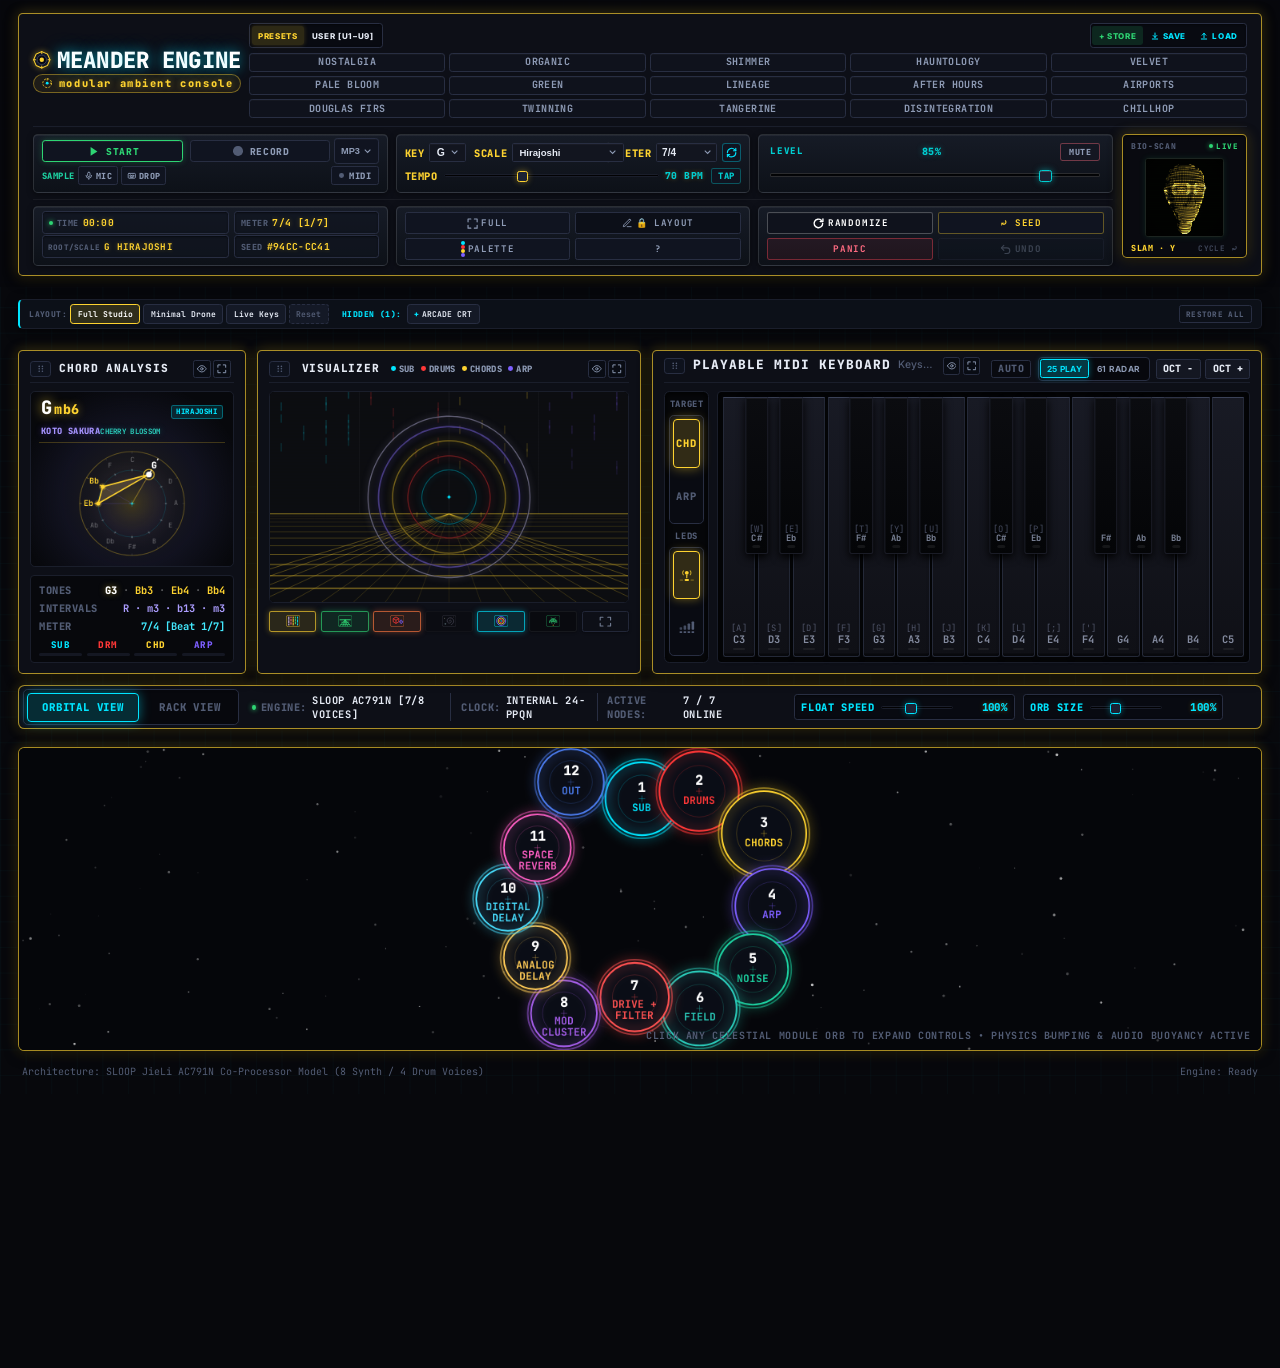
==== index.html @ 45118a41 "Devise 3-on-top 3-on-bottom header grid with uniform sizing and responsive square phosphor button wr" ====
<!DOCTYPE html>
<html lang="en">
<head>
<meta charset="UTF-8">
<meta name="viewport" content="width=device-width, initial-scale=1.0, minimum-scale=1.0, maximum-scale=1.0, user-scalable=no, viewport-fit=cover">
<title>Meander Engine — Generative Ambient Instrument</title>
<meta name="description" content="Generative ambient music synthesizer, tape drone, and polyrhythmic instrument">
<meta name="robots" content="noindex, nofollow">
<meta name="theme-color" content="#07080c">
<meta name="apple-mobile-web-app-capable" content="yes">
<meta name="apple-mobile-web-app-status-bar-style" content="black-translucent">
<meta name="apple-mobile-web-app-title" content="Meander Engine">
<meta name="application-name" content="Meander Engine">
<meta name="mobile-web-app-capable" content="yes">
<meta name="format-detection" content="telephone=no">
<link rel="manifest" href="manifest.webmanifest">
<link rel="icon" type="image/svg+xml" href="icon.svg">
<link rel="icon" type="image/png" sizes="192x192" href="icon-192.png">
<link rel="icon" type="image/png" sizes="512x512" href="icon-512.png">
<link rel="apple-touch-icon" href="apple-touch-icon.png">
<!-- The UI leans on Mac-only system fonts (ui-monospace/SFMono-Regular/Menlo) for
     almost every label. They look right on the machine this was built on, but a
     friend on Windows/Linux/Android has none of them installed and falls back to
     whatever generic "monospace"/"sans-serif" their browser ships -- visibly
     different metrics, weight, and character. Loading the same two families as
     real webfonts (first in each stack, system fonts still listed as fallback)
     makes the page look identical everywhere instead of only on macOS/Safari. -->
<link rel="preconnect" href="https://fonts.googleapis.com">
<link rel="preconnect" href="https://fonts.gstatic.com" crossorigin>
<link href="https://fonts.googleapis.com/css2?family=JetBrains+Mono:wght@400;500;600;700;800;900&family=Inter:wght@400;500;600;700;800;900&display=swap" rel="stylesheet">
<link rel="stylesheet" href="css/slambient.css">
<link rel="stylesheet" href="css/field-recorder.css">
</head>
<body>

  <div class="header-bar-wrapper">
    <header class="top-bar">
      <div class="top-bar-row brand-row">
        <div class="brand-group" data-header-slot="brand" title="Meander Engine · Modular Generative Console">
          <div class="app-title">
            <svg class="brand-jack-glyph" viewBox="0 0 28 28" width="22" height="22" fill="none" aria-hidden="true">
              <polygon points="14,1 23,5 27,14 23,23 14,27 5,23 14,27 5,23 1,14 5,5" fill="#121624" stroke="#fed330" stroke-width="1.6"/>
              <circle cx="14" cy="14" r="7.5" fill="#070911" stroke="#374362" stroke-width="1.4"/>
              <circle cx="14" cy="14" r="3.5" fill="#fed330"/>
              <line x1="14" y1="1" x2="14" y2="4" stroke="#fed330" stroke-width="1.6" stroke-linecap="round"/>
              <line x1="14" y1="24" x2="14" y2="27" stroke="#fed330" stroke-width="1.6" stroke-linecap="round"/>
              <line x1="1" y1="14" x2="4" y2="14" stroke="#fed330" stroke-width="1.6" stroke-linecap="round"/>
              <line x1="24" y1="14" x2="27" y2="14" stroke="#fed330" stroke-width="1.6" stroke-linecap="round"/>
            </svg>
            <span class="app-title-letters"><span>M</span><span>E</span><span>A</span><span>N</span><span>D</span><span>E</span><span>R</span><span>&nbsp;</span><span>E</span><span>N</span><span>G</span><span>I</span><span>N</span><span>E</span></span>
          </div>
          <div class="app-sub">
            <svg class="brand-stepper-glyph" viewBox="0 0 16 16" width="13" height="13" fill="none" aria-hidden="true">
              <circle cx="8" cy="8" r="6.8" stroke="#fed330" stroke-width="1.2" stroke-dasharray="3.2 2"/>
              <circle cx="8" cy="8" r="2.2" fill="#00e5ff"/>
              <line x1="8" y1="1" x2="8" y2="3.2" stroke="#fed330" stroke-width="1.2" stroke-linecap="round"/>
              <line x1="15" y1="8" x2="12.8" y2="8" stroke="#fed330" stroke-width="1.2" stroke-linecap="round"/>
            </svg>
            <span class="app-sub-letters"><span>m</span><span>o</span><span>d</span><span>u</span><span>l</span><span>a</span><span>r</span><span>&nbsp;</span><span>a</span><span>m</span><span>b</span><span>i</span><span>e</span><span>n</span><span>t</span><span>&nbsp;</span><span>c</span><span>o</span><span>n</span><span>s</span><span>o</span><span>l</span><span>e</span></span>
          </div>
        </div>

        <div class="preset-group" data-header-slot="presets">
          <div class="preset-bank-header">
            <div class="preset-bank-tabs">
              <button class="btn-bank-tab active" id="tabBankFactory" onclick="switchPresetBank('factory')" title="Factory curated presets">PRESETS</button>
              <button class="btn-bank-tab" id="tabBankUser" onclick="switchPresetBank('user')" title="User saved patch bank (U1-U9)">USER [U1–U9]</button>
            </div>
            <div class="patch-bank-actions">
              <button type="button" class="btn-bank-tab btn-preset-io btn-store-user-subtab" onclick="storeToUserSlotPrompt()" title="Save current console & synth state into a user patch slot">
                <span>+ STORE</span>
              </button>
              <button type="button" class="btn-bank-tab btn-preset-io" onclick="savePresetBankJson()" title="Export current console & DSP chain patch as a JSON file">
                <svg width="10" height="10" viewBox="0 0 12 12" fill="none"><path d="M6 1.5V8M6 8L3.2 5.2M6 8L8.8 5.2M2 10.5H10" stroke="currentColor" stroke-width="1.5" stroke-linecap="round" stroke-linejoin="round"/></svg>
                <span>SAVE</span>
              </button>
              <button type="button" class="btn-bank-tab btn-preset-io" onclick="triggerLoadPresetBankJson()" title="Import a saved JSON patch & restore console + DSP chain routing">
                <svg width="10" height="10" viewBox="0 0 12 12" fill="none"><path d="M6 8.5V2M6 2L3.2 4.8M6 2L8.8 4.8M2 10.5H10" stroke="currentColor" stroke-width="1.5" stroke-linecap="round" stroke-linejoin="round"/></svg>
                <span>LOAD</span>
              </button>
              <input type="file" id="inputPresetJson" accept=".json,application/json" style="display:none;" onchange="loadPresetBankJson(event)">
            </div>
          </div>
          <div class="preset-bar" id="presetBarFactory">
            <button class="btn-preset-chip" onclick="applyPreset(0)" title="Nostalgic Drift — 7/4 warm tape pads, music box arp, drifting sub">Nostalgia</button>
            <button class="btn-preset-chip" onclick="applyPreset(1)" title="Organic Glitch — 5/8 intricate woodblocks, lofi keys, kalimba pendulum">Organic</button>
            <button class="btn-preset-chip" onclick="applyPreset(2)" title="Shimmer Cascade — 7/8 Lydian string swells, glass FM chimes, cathedral wash">Shimmer</button>
            <button class="btn-preset-chip" onclick="applyPreset(3)" title="Hauntological Tape — 5/4 Aeolian dub echo, tape flutter, chamber woods">Hauntology</button>
            <button class="btn-preset-chip" onclick="applyPreset(4)" title="Velvet Horizon — 4/4 Major 9 celestial organ, water droplet arp, deep sub">Velvet</button>
            <button class="btn-preset-chip" onclick="applyPreset(5)" title="Pale Bloom — 3/4 Major Pentatonic minimal clicks, celesta, pizzicato strings">Pale Bloom</button>
            <button class="btn-preset-chip" onclick="applyPreset(6)" title="Kankyō Green — Hiroshi Yoshimura environmental acoustics, crystal drops, temple chimes & binaural mist">Green</button>
            <button class="btn-preset-chip" onclick="applyPreset(7)" title="Classical Lineage — 7/4 Rupak Tala classical tabla, sitar meend, tanpura drone">Lineage</button>
            <button class="btn-preset-chip" onclick="applyPreset(8)" title="After Hours — 4/4 Dorian deep groove, electric tine keys, dotted-eighth dub delay">After Hours</button>
            <button class="btn-preset-chip" onclick="applyPreset(9)" title="Airports — 4/4 Lydian tape loops, pure mineral glass, cathedral diffusion">Airports</button>
            <button class="btn-preset-chip" onclick="applyPreset(10)" title="Douglas Firs — 4/4 Aeolian noir vibraphone chime, slow sub hum, cathedral reverb">Douglas Firs</button>
            <button class="btn-preset-chip" onclick="applyPreset(11)" title="Twinning — 7/8 Hirajoshi breakbeats, glass FM cascades, Delay ➔ Filter ➔ Space">Twinning</button>
            <button class="btn-preset-chip" onclick="applyPreset(12)" title="Tangerine — 4/4 Berlin School sequences, analog pulse arp, Filter ➔ Delay ➔ Space">Tangerine</button>
            <button class="btn-preset-chip" onclick="applyPreset(13)" title="Disintegration — 3/4 tape loops, pitch drift, Space ➔ Delay ➔ Filter dark repeats">Disintegration</button>
            <button class="btn-preset-chip" onclick="applyPreset(14)" title="Chillhop — 4/4 boom-bap pocket, dusty tine keys, rain crackle, tape warmth">Chillhop</button>
          </div>
          <div class="preset-bar" id="presetBarUser" style="display:none;">
            <button class="btn-preset-chip user-slot-chip" id="btnUserSlot1" onclick="handleUserSlotClick(1, event)" oncontextmenu="handleUserSlotContextMenu(event, 1)" title="Slot U1 — Click to load / Shift-click to save"><span class="user-slot-num">U1</span><span class="user-slot-name empty">[ EMPTY ]</span></button>
            <button class="btn-preset-chip user-slot-chip" id="btnUserSlot2" onclick="handleUserSlotClick(2, event)" oncontextmenu="handleUserSlotContextMenu(event, 2)" title="Slot U2 — Click to load / Shift-click to save"><span class="user-slot-num">U2</span><span class="user-slot-name empty">[ EMPTY ]</span></button>
            <button class="btn-preset-chip user-slot-chip" id="btnUserSlot3" onclick="handleUserSlotClick(3, event)" oncontextmenu="handleUserSlotContextMenu(event, 3)" title="Slot U3 — Click to load / Shift-click to save"><span class="user-slot-num">U3</span><span class="user-slot-name empty">[ EMPTY ]</span></button>
            <button class="btn-preset-chip user-slot-chip" id="btnUserSlot4" onclick="handleUserSlotClick(4, event)" oncontextmenu="handleUserSlotContextMenu(event, 4)" title="Slot U4 — Click to load / Shift-click to save"><span class="user-slot-num">U4</span><span class="user-slot-name empty">[ EMPTY ]</span></button>
            <button class="btn-preset-chip user-slot-chip" id="btnUserSlot5" onclick="handleUserSlotClick(5, event)" oncontextmenu="handleUserSlotContextMenu(event, 5)" title="Slot U5 — Click to load / Shift-click to save"><span class="user-slot-num">U5</span><span class="user-slot-name empty">[ EMPTY ]</span></button>
            <button class="btn-preset-chip user-slot-chip" id="btnUserSlot6" onclick="handleUserSlotClick(6, event)" oncontextmenu="handleUserSlotContextMenu(event, 6)" title="Slot U6 — Click to load / Shift-click to save"><span class="user-slot-num">U6</span><span class="user-slot-name empty">[ EMPTY ]</span></button>
            <button class="btn-preset-chip user-slot-chip" id="btnUserSlot7" onclick="handleUserSlotClick(7, event)" oncontextmenu="handleUserSlotContextMenu(event, 7)" title="Slot U7 — Click to load / Shift-click to save"><span class="user-slot-num">U7</span><span class="user-slot-name empty">[ EMPTY ]</span></button>
            <button class="btn-preset-chip user-slot-chip" id="btnUserSlot8" onclick="handleUserSlotClick(8, event)" oncontextmenu="handleUserSlotContextMenu(event, 8)" title="Slot U8 — Click to load / Shift-click to save"><span class="user-slot-num">U8</span><span class="user-slot-name empty">[ EMPTY ]</span></button>
            <button class="btn-preset-chip user-slot-chip" id="btnUserSlot9" onclick="handleUserSlotClick(9, event)" oncontextmenu="handleUserSlotContextMenu(event, 9)" title="Slot U9 — Click to load / Shift-click to save"><span class="user-slot-num">U9</span><span class="user-slot-name empty">[ EMPTY ]</span></button>
          </div>
        </div>
      </div>

      <div class="top-bar-stacks">
        <div class="top-bar-stack-main">
          <div class="top-bar-row transport-row">
        <!-- SECTION 1: Transport & Audio (play/pause, record, sample, MIDI) -->
        <div class="header-section header-sec-transport" data-header-slot="transport">
          <div class="transport-row-top">
            <button class="btn-main-play" id="btnPlay" onclick="togglePlay()">
              <span class="play-icon-wrap" id="btnPlayIcon">
                <svg class="icon-play" viewBox="0 0 16 16" fill="currentColor">
                  <path d="M4.5 2.5L13 8L4.5 13.5V2.5Z" />
                </svg>
                <svg class="icon-pause" viewBox="0 0 16 16" fill="currentColor">
                  <rect x="3.5" y="2.5" width="3.2" height="11" rx="0.8" />
                  <rect x="9.3" y="2.5" width="3.2" height="11" rx="0.8" />
                </svg>
              </span>
              <span id="btnPlayLabel">Start</span>
            </button>

            <div class="rec-ctrl-wrap">
              <button class="btn-record" id="btnRecord" onclick="toggleRecord()" title="Record master output or multi-track stems">
                <div class="rec-dot"></div>
                <span id="btnRecordLabel">Record</span>
              </button>
              <select id="selRecordFormat" class="record-format-select" title="Output format: 320k MP3, Lossless WAV, 5-Track Stems ZIP, Video (MP4/WebM), or MIDI">
                <option value="MP3">MP3</option>
                <option value="WAV">WAV</option>
                <option value="STEMS">STEMS</option>
                <option value="VIDEO">VIDEO (MP4/WebM)</option>
                <option value="MIDI">MIDI (.mid)</option>
                <option value="MIDI_STEMS">MIDI Stems</option>
              </select>
            </div>
          </div>

          <div class="transport-row-bottom">
            <div class="sample-ctrl field-badge" id="fieldBadge" title="Pocket Field Recorder: hold MIC to sample (tap records 5 s), or DROP audio file. Woven into Noise module.">
              <span class="tag">SAMPLE</span>
              <button type="button" class="btn-field btn-field-mic" data-field-hold aria-label="Hold to record from the microphone">
                <svg viewBox="0 0 24 24" width="15" height="15" fill="none" stroke="currentColor" stroke-width="2.2" stroke-linecap="round" stroke-linejoin="round" aria-hidden="true"><rect x="9" y="3" width="6" height="11" rx="3"/><path d="M5 11a7 7 0 0 0 14 0M12 18v3"/></svg>
                <span>MIC</span>
              </button>
              <button type="button" class="btn-field btn-field-drop" data-field-load aria-label="Load or drop an audio file">
                <svg viewBox="0 0 24 24" width="15" height="15" fill="none" stroke="currentColor" stroke-width="2.2" stroke-linecap="round" stroke-linejoin="round" aria-hidden="true"><rect x="3" y="6" width="18" height="12" rx="2"/><circle cx="9" cy="12" r="2"/><circle cx="15" cy="12" r="2"/><path d="M9 16h6"/></svg>
                <span>DROP</span>
              </button>
              <canvas class="field-wave" data-field-wave width="84" height="20"></canvas>
              <button type="button" class="btn-field-eject" data-field-eject title="Eject sample" aria-label="Eject sample">&times;</button>
            </div>

            <button class="btn-header-util btn-header-midi" id="btnHeaderMidi" onclick="toggleMidiConnectionPrompt()" title="Web MIDI hardware connection">
              <span class="midi-status-dot" id="midiStatusDot"></span>
              <span id="midiHeaderLabel">MIDI</span>
            </button>
          </div>
        </div>

        <!-- SECTION 2: Harmony & Master Clock (Key, scale, meter, tempo) -->
        <div class="header-section header-sec-harmony" data-header-slot="harmony">
          <div class="harmony-row-top">
            <div class="root-scale-ctrl">
              <span class="tag">KEY</span>
              <select id="topRootKey" onchange="syncRootKey(this.value)">
                <option value="0">C</option>
                <option value="1">C#</option>
                <option value="2" selected>D</option>
                <option value="3">Eb</option>
                <option value="4">E</option>
                <option value="5">F</option>
                <option value="6">F#</option>
                <option value="7">G</option>
                <option value="8">Ab</option>
                <option value="9">A</option>
                <option value="10">Bb</option>
                <option value="11">B</option>
              </select>
              <span class="tag" style="margin-left: 4px;">SCALE</span>
              <select id="topScaleMode" onchange="syncScaleMode(this.value)">
                <option value="DORIAN" selected>Dorian (Floating / Warm)</option>
                <option value="LYDIAN">Lydian (Bright / Ethereal)</option>
                <option value="AEOLIAN">Aeolian (Deep / Melancholic)</option>
                <option value="MIXOLYDIAN">Mixolydian (Pastoral / Solina)</option>
                <option value="PENTATONIC">Minor Pentatonic (Space / Sparse)</option>
                <option value="MAJOR9">Major 9 (Lush Nostalgia)</option>
                <option value="HIRAJOSHI">Hirajoshi (Japanese Kankyō)</option>
                <option value="INSEN">Insen (Meditative Temple)</option>
                <option value="LYDIAN_DOM">Lydian Dominant (Astral Overtone)</option>
                <option value="PHRYGIAN">Phrygian (Deep Mystery)</option>
                <option value="WHOLE_TONE">Whole Tone (Dream Cloud)</option>
                <option value="MAJ_PENTATONIC">Major Pentatonic (Morning Light)</option>
                <option value="BILAWAL">Raga Bilawal (Indian Classical Major)</option>
                <option value="BHAIRAV">Raga Bhairav (Classical Indian / Maihar)</option>
              </select>
            </div>

            <div class="time-sig-ctrl">
              <span class="tag">METER</span>
              <select id="selTimeSig" onchange="updateTimeSignature()">
                <option value="4/4">4/4 Standard</option>
                <option value="7/4" selected>7/4 Odd Quarter</option>
                <option value="5/8">5/8 Asymmetric (3+2)</option>
                <option value="7/8">7/8 Balkan (2+2+3)</option>
                <option value="5/4">5/4 Take Five</option>
                <option value="9/8">9/8 Triple Compound</option>
                <option value="11/8">11/8 Polyrhythmic</option>
                <option value="3/4">3/4 Ambient Waltz</option>
              </select>
              <button class="btn-meter-cycle" onclick="cycleTimeSignature()" title="Change Time Signature"><svg viewBox="0 0 24 24" width="14" height="14" fill="none" stroke="currentColor" stroke-width="2.4" stroke-linecap="round" stroke-linejoin="round"><path d="M3 12a9 9 0 0 1 15.5-6.3L21 8"/><polyline points="21 3 21 8 16 8"/><path d="M21 12a9 9 0 0 1-15.5 6.3L3 16"/><polyline points="3 21 3 16 8 16"/></svg></button>
            </div>
          </div>

          <div class="harmony-row-bottom tempo-ctrl">
            <span class="tag">TEMPO</span>
            <input type="range" id="knobBpmHeader" min="45" max="115" value="72" oninput="updateBpm(this)" title="Master Tempo (BPM)">
            <span class="tempo-val" id="lblBpmHeader">72 BPM</span>
            <button class="btn-tap-tempo" id="btnTapTempo" onclick="tapTempo()" title="Tap tempo: tap 3+ times in rhythm to set the BPM">TAP</button>
          </div>
        </div>

        <!-- SECTION 3: Master Output Volume Capsule (Top Row Module 3) -->
        <div class="header-section master-vol-pod" data-header-slot="masterVol" title="Master Output Volume">
          <div class="master-vol-row-top">
            <span class="tag">LEVEL</span>
            <span class="master-vol-val" id="lblMasterVolume">85%</span>
            <button type="button" class="master-vol-mute" id="btnMasterMute" onclick="toggleMasterMute()" title="Mute Master Output">MUTE</button>
          </div>
          <div class="master-vol-row-bottom">
            <input type="range" id="knobMasterVolume" min="0" max="100" value="85" oninput="updateMasterVolume(this.value)" title="Master Output Volume">
          </div>
        </div>
      </div>

      <div class="top-bar-row readout-row">
        <!-- SECTION 4: Telemetry Readout (Bottom Row Module 1) -->
        <div class="sys-readout" data-header-slot="readout">
          <div class="telemetry-pill"><span class="dot-live"></span><span class="pill-k">TIME</span><span class="val" id="hudTimer">00:00</span></div>
          <div class="telemetry-pill"><span class="pill-k">METER</span><span class="val" id="hudMeter">7/4 [1/7]</span></div>
          <div class="telemetry-pill pill-root-scale"><span class="pill-k">ROOT/SCALE</span><span class="val" id="hudScale">D DORIAN</span></div>
          <div class="telemetry-pill"><span class="pill-k">SEED</span><span class="val" id="hudSeed">#534C-414D</span></div>
        </div>

        <!-- SECTION 5: Workspace & System Utilities (Bottom Row Module 2) -->
        <div class="header-section header-sec-utils" data-header-slot="utilities">
          <button class="btn-header-util" id="btnAppFullscreen" onclick="toggleAppFullscreen()" title="Full screen">
            <svg class="icon-enter-fs" width="14" height="14" viewBox="0 0 16 16" fill="none"><path d="M1.5 5.5V1.5H5.5M10.5 1.5H14.5V5.5M14.5 10.5V14.5H10.5M5.5 14.5H1.5V10.5" stroke="currentColor" stroke-width="1.6" stroke-linecap="round" stroke-linejoin="round"/></svg>
            <svg class="icon-exit-fs" width="14" height="14" viewBox="0 0 16 16" fill="none"><path d="M5.5 1.5V5.5H1.5M14.5 5.5H10.5V1.5M10.5 14.5V10.5H14.5M1.5 10.5H5.5V14.5" stroke="currentColor" stroke-width="1.6" stroke-linecap="round" stroke-linejoin="round"/></svg>
            <span>Full</span>
          </button>
          <button class="btn-header-util btn-edit-workspace" id="btnEditWorkspace" onclick="toggleWorkspaceEditMode()" title="Studio Edit Mode: Unlock rack reorganization & custom layout">
            <svg width="13" height="13" viewBox="0 0 24 24" fill="none" stroke="currentColor" stroke-width="2" stroke-linecap="round" stroke-linejoin="round"><path d="M12 20h9"/><path d="M16.5 3.5a2.121 2.121 0 0 1 3 3L7 19l-4 1 1-4L16.5 3.5z"/></svg>
            <span>Edit</span>
          </button>
          <div class="palette-wrap">
            <button class="btn-header-util" id="btnPalette" onclick="togglePaletteMenu()" title="Color palette">
              <span class="pal-btn-dots"><i></i><i></i><i></i><i></i></span>
              <span>Palette</span>
            </button>
            <div class="palette-menu" id="paletteMenu" role="menu"></div>
          </div>
          <button class="btn-header-util btn-header-help" id="btnShortcuts" onclick="toggleShortcutsPanel()" title="Keyboard shortcuts (?)">?</button>
          <button class="btn-header-util btn-install-app" id="btnInstallApp" onclick="installAppPrompt()" title="Install Meander Engine as App" style="display: none;">
            <svg width="14" height="14" viewBox="0 0 16 16" fill="none"><path d="M8 2V10M8 10L5 7M8 10L11 7M2 13H14" stroke="currentColor" stroke-width="1.6" stroke-linecap="round" stroke-linejoin="round"/></svg>
            <span>Install</span>
          </button>
        </div>

        <!-- SECTION 6: Generative Engine & History (Bottom Row Module 3) -->
        <div class="header-section header-sec-gen" data-header-slot="generative">
          <button class="btn-preset-chip btn-randomize-all" id="btnRandomizeAll" onclick="randomizeEverything()" title="Randomize every module"><svg class="rand-all-icon" viewBox="0 0 24 24" aria-hidden="true"><path d="M20 12a8 8 0 1 1-2.6-5.9"/><path d="M20.5 3.5v5h-5"/></svg><span>Randomize</span></button>
          <button class="btn-header-util btn-reseed-patch" id="btnHeaderReseed" onclick="newSeed()" title="Reroll Deterministic PRNG Seed">⤾ Seed</button>
          <button class="btn-header-util btn-panic-audio" id="btnHeaderPanic" onclick="panicMute()" title="Instantly silence all voices">Panic</button>
          <button class="btn-header-util" id="btnUndoPatch" onclick="undoPatchChange()" title="Undo the last randomize / preset / new seed (Ctrl/⌘+Z)" disabled>
            <svg width="14" height="14" viewBox="0 0 16 16" fill="none"><path d="M5.5 3.5L2 7L5.5 10.5" stroke="currentColor" stroke-width="1.6" stroke-linecap="round" stroke-linejoin="round"/><path d="M2.5 7H10a4 4 0 0 1 0 8H7" stroke="currentColor" stroke-width="1.6" stroke-linecap="round"/></svg>
            <span>Undo</span>
          </button>
        </div>
      </div><!-- End top-bar-stack-main -->

      <!-- 2-STACKS TALL SQUARE ENO / PHOSPHOR POD -->
      <div class="eno-standalone-pod" data-header-slot="eno" onclick="toggleEnoPhosphor()" title="S.L.A.M. 6000 // CORE MESH (Click to cycle primary phosphor)">
        <div class="eno-pod-header">
          <span class="eno-bio-scan-label">Bio-Scan</span>
          <span class="eno-status-pill"><i class="eno-status-pulse"></i>LIVE</span>
        </div>
        <div class="eno-crt-screen">
          <canvas id="enoWidgetCanvas" width="140" height="140"></canvas>
        </div>
        <div class="eno-crt-meta">
          <span class="eno-sub" id="lblEnoPhos">SLAM · Y</span>
          <span class="eno-meta-cycle">CYCLE ⤾</span>
        </div>
      </div>
    </div><!-- End top-bar-stacks -->
  </header>
</div><!-- End header-bar-wrapper -->

  <div class="upper-deck">
    <div class="scope-panel upper-deck-card" id="scopePanel" draggable="true" data-upper-widget="scope">
      <div class="panel-header scope-panel-header">
        <div class="scope-header-left">
          <span class="upper-drag-handle" title="Drag to reorder visualizer widgets"><svg viewBox="0 0 24 24" width="12" height="12" fill="currentColor"><circle cx="8" cy="6" r="2"/><circle cx="16" cy="6" r="2"/><circle cx="8" cy="12" r="2"/><circle cx="16" cy="12" r="2"/><circle cx="8" cy="18" r="2"/><circle cx="16" cy="18" r="2"/></svg></span>
          <span class="panel-title-text">Visualizer</span>
          <div class="scope-legend">
            <div class="legend-item"><div class="legend-dot" style="background: var(--color-drone);"></div><span>SUB</span></div>
            <div class="legend-item"><div class="legend-dot" style="background: var(--color-drum);"></div><span>DRUMS</span></div>
            <div class="legend-item"><div class="legend-dot" style="background: var(--color-chord);"></div><span>CHORDS</span></div>
            <div class="legend-item"><div class="legend-dot" style="background: var(--color-arp);"></div><span>ARP</span></div>
          </div>
        </div>
      </div>

      <div class="scope-left-viz" ondblclick="toggleScopeFullscreen()" title="Double-click to toggle fullscreen">
        <canvas id="scopeCanvas"></canvas>
      </div>

      <div class="scope-layer-toggles" title="CRT Visualizer Layers & Fullscreen">
        <button class="btn-layer-toggle layer-waterfall active" id="btnToggleWaterfall" onclick="toggleWaterfall()" title="Toggle Phosphor Digital Rain / Waterfall Spectrogram">
          <svg width="18" height="15" viewBox="0 0 18 15" fill="none">
            <rect x="0.5" y="0.5" width="17" height="14" rx="2" stroke="rgba(254,211,48,0.5)" stroke-width="1"/>
            <line x1="3.5" y1="2.5" x2="3.5" y2="12.5" stroke="#e0c3ff" stroke-width="1.2" stroke-dasharray="3 1.5" stroke-linecap="round"/>
            <line x1="6.25" y1="2.5" x2="6.25" y2="12.5" stroke="#ff6b81" stroke-width="1.2" stroke-dasharray="2 2" stroke-dashoffset="1" stroke-linecap="round"/>
            <line x1="9" y1="2.5" x2="9" y2="12.5" stroke="#fed330" stroke-width="1.2" stroke-dasharray="3.5 1.5" stroke-dashoffset="2" stroke-linecap="round"/>
            <line x1="11.75" y1="2.5" x2="11.75" y2="12.5" stroke="#2ed573" stroke-width="1.2" stroke-dasharray="2 1.5" stroke-dashoffset="0.5" stroke-linecap="round"/>
            <line x1="14.5" y1="2.5" x2="14.5" y2="12.5" stroke="#00e5ff" stroke-width="1.2" stroke-dasharray="3 2" stroke-dashoffset="1.5" stroke-linecap="round"/>
          </svg>
        </button>

        <button class="btn-layer-toggle layer-flight active" id="btnToggleFlightGrid" onclick="toggleFlightGrid()" title="Toggle Vintage Vector Flight Terrain Grid">
          <svg width="18" height="15" viewBox="0 0 18 15" fill="none">
            <rect x="0.5" y="0.5" width="17" height="14" rx="2" stroke="rgba(46,213,115,0.5)" stroke-width="1"/>
            <line x1="2" y1="6" x2="16" y2="6" stroke="#2ed573" stroke-width="1.2"/>
            <line x1="9" y1="6" x2="2" y2="14" stroke="#2ed573" stroke-width="0.9"/>
            <line x1="9" y1="6" x2="6" y2="14" stroke="#2ed573" stroke-width="0.9"/>
            <line x1="9" y1="6" x2="9" y2="14" stroke="#2ed573" stroke-width="0.9"/>
            <line x1="9" y1="6" x2="12" y2="14" stroke="#2ed573" stroke-width="0.9"/>
            <line x1="9" y1="6" x2="16" y2="14" stroke="#2ed573" stroke-width="0.9"/>
            <line x1="4" y1="9" x2="14" y2="9" stroke="#2ed573" stroke-width="0.8"/>
            <line x1="3" y1="12" x2="15" y2="12" stroke="#2ed573" stroke-width="0.8"/>
          </svg>
        </button>

        <button class="btn-layer-toggle layer-roadside active" id="btnToggleRoadside" onclick="toggleRoadsideObjects()" title="Toggle Floating 3D Vector Geometry (Spheres, Cubes, Pyramids, Diamonds)">
          <svg width="18" height="15" viewBox="0 0 18 15" fill="none">
            <rect x="0.5" y="0.5" width="17" height="14" rx="2" stroke="rgba(255,121,63,0.5)" stroke-width="1"/>
            <path d="M4 4.5L7.5 2.5L11 4.5L7.5 6.5L4 4.5Z" stroke="#ff3838" stroke-width="0.9" fill="none"/>
            <path d="M4 4.5V8.5L7.5 10.5V6.5M11 4.5V8.5L7.5 10.5" stroke="#ff3838" stroke-width="0.9" fill="none"/>
            <path d="M14 6L16 8.5L14 11L12 8.5L14 6Z" stroke="#7d5fff" stroke-width="0.9" fill="none"/>
            <line x1="12" y1="8.5" x2="16" y2="8.5" stroke="#7d5fff" stroke-width="0.7"/>
          </svg>
        </button>

        <button class="btn-layer-toggle layer-fractal" id="btnToggleFractal" onclick="toggleFractalMode()" title="Toggle Deep Fractal Cosmos (Symbiotic with waterfall, grid & shapes)">
          <svg width="18" height="15" viewBox="0 0 18 15" fill="none">
            <rect x="0.5" y="0.5" width="17" height="14" rx="2" stroke="rgba(140,110,255,0.5)" stroke-width="1"/>
            <path d="M9 7.5C9 6.4 10.3 5.9 11.1 6.7C12.2 7.8 11.4 9.9 9.6 10.1C7.3 10.4 5.9 8 6.6 5.9C7.5 3.3 11.1 2.7 13.2 4.6C15.6 6.8 14.7 11 11.6 12.1" stroke="#8c6eff" stroke-width="1.1" stroke-linecap="round" fill="none"/>
            <circle cx="4.2" cy="11" r="1.1" fill="#00e5ff"/>
            <circle cx="3.2" cy="4" r="0.7" fill="#fed330"/>
            <circle cx="14.6" cy="2.6" r="0.6" fill="#ff5fc4"/>
          </svg>
        </button>

        <button class="btn-layer-toggle layer-rings active" id="btnToggleRings" onclick="toggleOscilloscopeRings()" title="Toggle Concentric Oscilloscope Rings">
          <svg width="18" height="15" viewBox="0 0 18 15" fill="none">
            <rect x="0.5" y="0.5" width="17" height="14" rx="2" stroke="rgba(0,229,255,0.5)" stroke-width="1"/>
            <circle cx="9" cy="7.5" r="5.6" stroke="#7d5fff" stroke-width="1.0" fill="none"/>
            <circle cx="9" cy="7.5" r="3.8" stroke="#fed330" stroke-width="1.0" fill="none"/>
            <circle cx="9" cy="7.5" r="2.1" stroke="#ff3838" stroke-width="1.0" fill="none"/>
            <circle cx="9" cy="7.5" r="0.8" fill="#00e5ff"/>
          </svg>
        </button>

        <button class="btn-layer-toggle layer-arcade" id="btnToggleArcade" onclick="toggleArcadeGame()" title="Arcade: Void Raiders CRT Module (← → move, Space fire, Esc quit)">
          <svg width="18" height="15" viewBox="0 0 18 15" fill="none">
            <rect x="0.5" y="0.5" width="17" height="14" rx="2" stroke="rgba(46,213,115,0.5)" stroke-width="1"/>
            <path d="M6 3h1v1h-1zM11 3h1v1h-1zM7 4h4v1h-4zM6 5h6v1h-6zM5 6h2v1h-2zM8 6h2v1h-2zM11 6h2v1h-2zM4 7h10v1h-10zM4 8h1v1h-1zM6 8h6v1h-6zM13 8h1v1h-1zM4 9h1v1h-1zM6 9h1v1h-1zM11 9h1v1h-1zM13 9h1v1h-1zM7 10h1v1h-1zM10 10h1v1h-1z" fill="#2ed573"/>
            <rect x="8.5" y="12" width="1" height="1.6" fill="#fed330"/>
          </svg>
        </button>

        <button class="btn-layer-toggle layer-fullscreen" id="btnToggleScopeFullscreen" onclick="toggleScopeFullscreen()" title="Toggle Visualizer Fullscreen (Esc to exit)">
          <svg id="svgScopeFullscreen" width="16" height="14" viewBox="0 0 16 14" fill="none">
            <path d="M1.5 5V1.5H5M11 1.5H14.5V5M14.5 9V12.5H11M5 12.5H1.5V9" stroke="currentColor" stroke-width="1.4" stroke-linecap="round" stroke-linejoin="round"/>
          </svg>
        </button>
      </div>
    </div>

    <div class="arcade-panel upper-deck-card hidden-module" id="arcadePanel" draggable="true" data-upper-widget="arcade" data-module-id="arcade" style="display: none;">
      <div class="panel-header arcade-panel-header">
        <div class="arcade-header-left">
          <span class="upper-drag-handle" title="Drag to reorder visualizer widgets"><svg viewBox="0 0 24 24" width="12" height="12" fill="currentColor"><circle cx="8" cy="6" r="2"/><circle cx="16" cy="6" r="2"/><circle cx="8" cy="12" r="2"/><circle cx="16" cy="12" r="2"/><circle cx="8" cy="18" r="2"/><circle cx="16" cy="18" r="2"/></svg></span>
          <span class="panel-title-text">Void Raiders</span>
          <span class="arcade-badge" id="arcadeHeaderScore">CRT ARCADE</span>
        </div>
        <div class="arcade-header-controls">
          <button type="button" class="btn-arcade-hud" id="btnArcadeReset" onclick="resetArcadeGame()" title="New Game">RESTART</button>
          <button type="button" class="btn-arcade-hud" id="btnArcadeFs" onclick="toggleArcadeFullscreen()" title="Toggle Fullscreen Focus">⛶</button>
          <button type="button" class="btn-arcade-hud btn-arcade-close" id="btnArcadeClose" onclick="toggleArcadePanel(false)" title="Hide Arcade Module">✕</button>
        </div>
      </div>

      <div class="arcade-stage-wrap" ondblclick="toggleArcadeFullscreen()" title="Double-click to toggle fullscreen">
        <canvas id="arcadeCanvas"></canvas>
      </div>

      <div class="arcade-pad" id="arcadePad" aria-label="Void Raiders controls">
        <button type="button" class="arcade-pad-fire" data-arcade-fire aria-label="Fire">FIRE</button>
        <div class="arcade-pad-track" id="arcadePadTrack" role="slider" aria-label="Move ship" aria-valuemin="0" aria-valuemax="100">
          <span class="arcade-pad-hint">SLIDE TO MOVE</span>
          <div class="arcade-pad-thumb" id="arcadePadThumb"></div>
        </div>
        <button type="button" class="arcade-pad-fire" data-arcade-fire aria-label="Fire">FIRE</button>
      </div>
    </div>

    <div class="chord-info-panel upper-deck-card" id="chordInfoPanel" draggable="true" data-upper-widget="chord">
      <div class="panel-header">
        <div style="display: inline-flex; align-items: center; gap: 6px;">
          <span class="upper-drag-handle" title="Drag to reorder visualizer widgets"><svg viewBox="0 0 24 24" width="12" height="12" fill="currentColor"><circle cx="8" cy="6" r="2"/><circle cx="16" cy="6" r="2"/><circle cx="8" cy="12" r="2"/><circle cx="16" cy="12" r="2"/><circle cx="8" cy="18" r="2"/><circle cx="16" cy="18" r="2"/></svg></span>
          <span class="panel-title-text">Chord Analysis</span>
        </div>
      </div>

      <div class="chord-wheel-card">
        <div class="chord-wheel-header">
          <div class="chord-wheel-primary-row">
            <div class="chord-wheel-symbol-group">
              <span class="chord-wheel-root" id="cardChordRoot">D</span>
              <span class="chord-wheel-quality" id="cardChordQuality">m9</span>
            </div>
            <span class="chord-wheel-mode-pill" id="cardChordMode">DORIAN</span>
          </div>
          <div class="chord-wheel-voicing" id="cardChordVoicing"><span class="voicing-main">WARM 9TH</span><span class="voicing-sep">·</span><span class="voicing-sub">VELVET VOICING</span></div>
        </div>
        <div class="chord-wheel-stage">
          <canvas id="chordWheelCanvas" width="144" height="144"></canvas>
        </div>
      </div>

      <div class="chord-meta-block">
        <div class="telem-row">
          <span class="telem-k">TONES</span>
          <span class="telem-v" id="telemTones">D3 • A3 • E4 • F#4</span>
        </div>
        <div class="telem-row">
          <span class="telem-k">INTERVALS</span>
          <span class="telem-v" id="telemIntervals">R • 5th • 9th • 3rd</span>
        </div>
        <div class="telem-row">
          <span class="telem-k">METER</span>
          <span class="telem-v" id="telemMeter">7/4 [Beat 1/7]</span>
        </div>
        <div class="activity-meter-row">
          <div class="act-track-wrap">
            <span class="act-tag" style="color: var(--color-drone);">SUB</span>
            <div class="act-bar-bg"><div class="act-bar-fill" id="lvlDrone" style="background: var(--color-drone);"></div></div>
          </div>
          <div class="act-track-wrap">
            <span class="act-tag" style="color: var(--color-drum);">DRM</span>
            <div class="act-bar-bg"><div class="act-bar-fill" id="lvlDrum" style="background: var(--color-drum);"></div></div>
          </div>
          <div class="act-track-wrap">
            <span class="act-tag" style="color: var(--color-chord);">CHD</span>
            <div class="act-bar-bg"><div class="act-bar-fill" id="lvlChord" style="background: var(--color-chord);"></div></div>
          </div>
          <div class="act-track-wrap">
            <span class="act-tag" style="color: var(--color-arp);">ARP</span>
            <div class="act-bar-bg"><div class="act-bar-fill" id="lvlArp" style="background: var(--color-arp);"></div></div>
          </div>
        </div>
      </div>
    </div>

    <div class="keyboard-panel upper-deck-card" id="keyboardPanel" draggable="true" data-upper-widget="keys">
      <div class="keyboard-meta">
        <div class="panel-header keyboard-panel-header">
          <div style="display: inline-flex; align-items: center; gap: 6px;">
            <span class="upper-drag-handle" title="Drag to reorder visualizer widgets"><svg viewBox="0 0 24 24" width="12" height="12" fill="currentColor"><circle cx="8" cy="6" r="2"/><circle cx="16" cy="6" r="2"/><circle cx="8" cy="12" r="2"/><circle cx="16" cy="12" r="2"/><circle cx="8" cy="18" r="2"/><circle cx="16" cy="18" r="2"/></svg></span>
            <span class="panel-title-text">Playable MIDI Keyboard</span>
          </div>
          <span class="keyboard-hint" id="keyboardHintText">Keys A-K · <span id="valOctave">C3 - C5</span></span>
        </div>
        <div class="keyboard-meta-controls">
          <span class="takeover-badge" id="hudTakeover" title="Takeover Status: AUTO progression or LIVE keyboard takeover">AUTO</span>
          <div class="keyboard-view-toggle" id="keyboardViewToggle" title="Toggle between 25-Key Playable mode and 88-Key Panoramic Harmonic Radar">
            <button class="btn-kb-view active" id="btnKbPlay" onclick="setKeyboardDisplayMode('25')" title="25-Key Touch & QWERTY Playable Keyboard">25 PLAY</button>
            <button class="btn-kb-view" id="btnKbRadar" onclick="setKeyboardDisplayMode('61')" title="61-Key Focused Harmonic Radar (Multi-Voice Spectrum C2-C7)">61 RADAR</button>
          </div>
          <div class="oct-controls" id="octControlsGroup">
            <button class="btn-oct" onclick="shiftOctave(-1)">OCT -</button>
            <button class="btn-oct" onclick="shiftOctave(1)">OCT +</button>
          </div>
        </div>
      </div>

      <div class="keyboard-stage">
        <div class="vert-routing-control">
          <span class="vert-ctrl-label" title="Keyboard Target: Trigger Chord Instrument or Arp Input">TARGET</span>
          <div class="vert-toggle-rack">
            <button class="vert-mode-btn active" id="btnModeChord" onclick="setKeyboardRoute('CHORD')" title="Route keyboard to Chord synth">CHD</button>
            <button class="vert-mode-btn" id="btnModeArp" onclick="setKeyboardRoute('ARP')" title="Route keyboard to Arpeggiator">ARP</button>
          </div>
          <span class="vert-ctrl-label" style="margin-top: 2px;" title="Key LED Indicator Mode: Last Played Notes or Constant Scale Notes">LEDS</span>
          <div class="vert-toggle-rack">
            <button class="vert-mode-btn active" id="btnLedRecent" onclick="setKeyLedMode('RECENT')" title="Key LEDs: Highlight Last Played Notes">
              <svg width="22" height="18" viewBox="0 0 22 18" fill="none" aria-hidden="true">
                <circle cx="11" cy="6" r="2.4" fill="currentColor"/>
                <path d="M6.8 3.5C5.5 4.8 5.5 7.2 6.8 8.5M15.2 3.5C16.5 4.8 16.5 7.2 15.2 8.5" stroke="currentColor" stroke-width="1.3" stroke-linecap="round" opacity="0.75"/>
                <line x1="11" y1="9.2" x2="11" y2="12.2" stroke="currentColor" stroke-width="1.3" stroke-linecap="round"/>
                <rect x="2" y="14" width="4.5" height="2.2" rx="1.1" fill="currentColor" opacity="0.25"/>
                <rect x="8.25" y="13.8" width="5.5" height="2.6" rx="1.3" fill="currentColor"/>
                <rect x="15.5" y="14" width="4.5" height="2.2" rx="1.1" fill="currentColor" opacity="0.25"/>
              </svg>
            </button>
            <button class="vert-mode-btn" id="btnLedScale" onclick="setKeyLedMode('SCALE')" title="Key LEDs: Highlight All Active Scale Notes">
              <svg width="22" height="18" viewBox="0 0 22 18" fill="none" aria-hidden="true">
                <rect x="2" y="9" width="3.2" height="3.2" rx="0.8" fill="currentColor" opacity="0.7"/>
                <rect x="7" y="6.8" width="3.2" height="5.4" rx="0.8" fill="currentColor" opacity="0.8"/>
                <rect x="12" y="4.4" width="3.2" height="7.8" rx="0.8" fill="currentColor" opacity="0.9"/>
                <rect x="17" y="2" width="3.2" height="10.2" rx="0.8" fill="currentColor"/>
                <rect x="1.8" y="14" width="3.6" height="2.2" rx="1.1" fill="currentColor"/>
                <rect x="6.8" y="14" width="3.6" height="2.2" rx="1.1" fill="currentColor"/>
                <rect x="11.8" y="14" width="3.6" height="2.2" rx="1.1" fill="currentColor"/>
                <rect x="16.8" y="14" width="3.6" height="2.2" rx="1.1" fill="currentColor"/>
              </svg>
            </button>
          </div>
        </div>

        <div class="piano-keys-wrapper" id="keyboardContainer"></div>
      </div>
    </div>
  </div>

  <div class="orbital-deck-header">
    <div class="view-switcher-group">
      <button class="btn-view-mode active" id="btnViewOrbital" onclick="setModuleView('orbital')" title="Floating Planetary Orb Constellation">Orbital View</button>
      <button class="btn-view-mode" id="btnViewConsole" onclick="setModuleView('console')" title="Modular Rack &amp; Signal Chain View">Rack View</button>
    </div>

    <div class="orbital-bar-center">
      <div class="telemetry-chip">
        <span class="dot-live"></span>
        <span>ENGINE:</span>
        <span class="val" id="dockEngineStatus">SLOOP AC791N [7/8 VOICES]</span>
      </div>
      <div class="telemetry-chip" style="border-left: 1px solid var(--border-light); padding-left: 12px;">
        <span>CLOCK:</span>
        <span class="val" id="dockClockState">INTERNAL 24-PPQN</span>
      </div>
      <div class="telemetry-chip" style="border-left: 1px solid var(--border-light); padding-left: 12px;">
        <span>ACTIVE NODES:</span>
        <span class="val" id="dockActiveNodes">7 / 7 ONLINE</span>
      </div>
    </div>

    <div class="orbital-float-controls" id="orbitalFloatControls">
      <div class="tempo-ctrl orbital-slider-ctrl">
        <span class="tag">FLOAT SPEED</span>
        <input type="range" id="knobOrbFloatSpeed" min="0" max="250" value="100" oninput="updateOrbitalFeelParams()" title="How fast the module orbs drift and wander">
        <span class="tempo-val" id="lblOrbFloatSpeed">100%</span>
      </div>
      <div class="tempo-ctrl orbital-slider-ctrl">
        <span class="tag">ORB SIZE</span>
        <input type="range" id="knobOrbBaseSize" min="50" max="200" value="100" oninput="updateOrbitalFeelParams()" title="Baseline size of the module orbs">
        <span class="tempo-val" id="lblOrbBaseSize">100%</span>
      </div>
    </div>
  </div>

  <div class="orbital-arena-wrapper" id="orbitalArenaWrapper">
    <canvas id="orbitalCanvas"></canvas>
    <div class="orbital-hint" id="orbitalHint">Click any celestial module orb to expand controls • Physics bumping &amp; audio buoyancy active</div>
  </div>

  <!-- UNIVERSAL MODULAR INSPECTOR OVERLAY (Opens on Orbital View or Rack View) -->
  <div class="orbital-modal-backdrop" id="orbitalModalBackdrop" onclick="closeOrbitalModal()"></div>
  <div class="orbital-side-panel" id="orbitalSidePanel">
    <div class="orbital-modal-header">
      <button class="btn-orbital-back" id="btnOrbitalBack" onclick="collapseOrbitalToPedals()" title="Close Inspector (ESC)">
        <svg viewBox="0 0 24 24" width="13" height="13" fill="none" stroke="currentColor" stroke-width="2.5" stroke-linecap="round" stroke-linejoin="round"><polyline points="15 18 9 12 15 6"/></svg>
        <span id="btnOrbitalBackLabel">RACK</span>
      </button>
      <div class="orbital-nav-group">
        <button class="btn-orbital-nav" id="btnOrbitalPrev" onclick="cycleOrbitalModule(-1)" title="Previous Module in Signal Chain (Swipe Right)">‹</button>
        <span class="orbital-modal-title" id="orbitalModalTitle">MODULE CONTROLS</span>
        <button class="btn-orbital-nav" id="btnOrbitalNext" onclick="cycleOrbitalModule(1)" title="Next Module in Signal Chain (Swipe Left)">›</button>
      </div>
      <div class="orbital-modal-header-right">
        <div class="orbital-modal-actions-slot" id="orbitalModalActions"></div>
        <button class="orbital-modal-close" onclick="closeOrbitalModal()" title="Close Controls (ESC)">✕</button>
      </div>
    </div>
    <div class="orbital-signal-ribbon" id="orbitalSignalRibbon"></div>
    <div class="orbital-modal-body" id="orbitalModalBody"></div>
  </div>

  <div class="lower-deck deck-mode-instruments view-grid-hidden" id="lowerDeck">
    <!-- LOWER DECK VIEW SWITCHER HEADER -->
    <div class="lower-deck-header" id="lowerDeckHeader">
      <div class="deck-mode-switcher" role="tablist" aria-label="Lower Deck View Selector">
        <button type="button" class="btn-deck-mode active" id="btnDeckModeInstruments" onclick="setLowerDeckMode('instruments')" role="tab" aria-selected="true" title="Focus 6 Instrument Synthesizers">
          <span class="mode-icon">🎹</span>
          <span class="mode-label">INSTRUMENTS</span>
          <span class="mode-count">6</span>
        </button>
        <button type="button" class="btn-deck-mode" id="btnDeckModeFx" onclick="setLowerDeckMode('fx')" role="tab" aria-selected="false" title="Full-Sized Studio FX Pedalboard (10 Inserts)">
          <span class="mode-icon">🎛️</span>
          <span class="mode-label">STUDIO FX RACK</span>
          <span class="mode-count">10</span>
        </button>
        <button type="button" class="btn-deck-mode btn-deck-mode-split" id="btnDeckModeSplit" onclick="setLowerDeckMode('split')" role="tab" aria-selected="false" title="Side-by-Side: 6 Instruments (60%) + 2-Column FX Rack (40%)">
          <span class="mode-icon">◫</span>
          <span class="mode-label">SPLIT VIEW</span>
        </button>
      </div>

      <div class="deck-header-telemetry">
        <div class="deck-routing-stream-compact" id="deckRoutingStreamCompact">
          <span class="stream-label">SIGNAL:</span>
          <span class="stream-pill stream-bus">PRE</span>
          <span class="stream-arr">➔</span>
          <span class="stream-counter" id="deckStreamActiveCount">10 DSP INSERTS</span>
          <span class="stream-arr">➔</span>
          <button type="button" class="stream-pill stream-out" onclick="openMiniPedalInspector('space', event)" title="Open Master EQ &amp; Out (OUT)">OUT</button>
        </div>
        <div class="deck-header-actions">
          <button type="button" class="btn-deck-quick-action" onclick="randomizeDspChain(event)" title="Intelligent safe staging randomizer">
            <svg viewBox="0 0 24 24" width="11" height="11" fill="none" stroke="currentColor" stroke-width="2.4"><path d="M3 12a9 9 0 0 1 15.5-6.3L21 8"/><polyline points="21 3 21 8 16 8"/><path d="M21 12a9 9 0 0 1-15.5 6.3L3 16"/><polyline points="3 21 3 16 8 16"/></svg>
            <span>RANDOMIZE FX</span>
          </button>
          <button type="button" class="btn-deck-quick-action" onclick="resetDspChain(event)" title="Reset FX chain order to default">
            <span>RESET</span>
          </button>
        </div>
      </div>
    </div>

    <!-- LOWER DECK BODY -->
    <div class="lower-deck-body" id="lowerDeckBody">
      <!-- 1. INSTRUMENTS SUB-DECK (6 Synthesizers) -->
      <div class="instruments-deck" id="instrumentsDeck">
        <div class="strip-channel drone-ch">
      <div class="panel-header">
        <span>1. SUB</span>
        <div class="panel-header-actions">
          <button class="btn-power active" id="btnPower_drone" onclick="toggleChannelPower('drone')" title="Toggle Sub Power (On / Off)">PWR</button>
          <button class="btn-mute" id="btnMute_drone" onclick="toggleMute('drone')" title="Mute Sub">M</button>
          <button class="btn-solo" id="btnSolo_drone" onclick="toggleSolo('drone')" title="Solo Sub">S</button>
          <button class="badge-tag" style="color: var(--color-drone); border-color: rgba(0,206,201,0.3);" onclick="randomizeDrone()" title="Randomize this module"><svg viewBox="0 0 24 24" width="14" height="14" fill="none" stroke="currentColor" stroke-width="2.4" stroke-linecap="round" stroke-linejoin="round"><path d="M3 12a9 9 0 0 1 15.5-6.3L21 8"/><polyline points="21 3 21 8 16 8"/><path d="M21 12a9 9 0 0 1-15.5 6.3L3 16"/><polyline points="3 21 3 16 8 16"/></svg></button>
        </div>
      </div>
      <div class="control-row">
        <div class="control-label">Drone Timbre</div>
        <select id="selDroneTimbre" onchange="updateAudioParams()">
          <option value="SUB" selected>Sub Oscillator (Classic)</option>
          <option value="DIDGERIDOO">Digeridoo (Buzzy Formant Drone)</option>
        </select>
      </div>
      <div class="control-row">
        <div class="control-label">Drone Pitch Fundamental</div>
        <select id="selDroneOctave" onchange="updateAudioParams()">
          <option value="D1">Sub Octave (D1 / 36.7 Hz)</option>
          <option value="D2" selected>Low Mid (D2 / 73.4 Hz)</option>
          <option value="D0">Deep Infra (D0 / 18.3 Hz)</option>
        </select>
      </div>
      <div class="module-drawer-toggle" onclick="toggleModuleDrawer(this)" aria-expanded="false" role="button" tabindex="0" title="Expand / collapse secondary acoustic Tanpura drone parameters">
        <span class="drawer-arrow">▸</span>
        <span class="drawer-title">ACOUSTIC TANPURA DRONE</span>
      </div>
      <div class="module-drawer-content">
        <div class="drawer-inner">
          <div class="control-row">
            <div class="control-label">
              <span>Tanpura Drone</span>
              <label class="toggle-switch" title="Enable the looping 4-string Tanpura drone. Off by default and does not turn itself on when switching presets -- only a preset built around it (e.g. Lineage) enables it.">
                <input type="checkbox" id="chkTanpuraEnabled" onchange="updateAudioParams()">
                <span class="toggle-track"></span>
              </label>
            </div>
          </div>
          <!-- Only meaningful once Tanpura Drone (above) is switched on -- kept
               out of the way otherwise so the baseline panel matches the other
               modules' length instead of listing controls for a layer that's
               silent by default. Shown/hidden by updateDroneControlVisibility(). -->
          <div id="tanpuraExtraControls" style="display: none;">
            <div class="control-row">
              <div class="control-label">Tanpura Sruti Tuning</div>
              <select id="selTanpuraTuning" onchange="updateAudioParams()">
                <option value="PA" selected>Pa - Sa - Sa - Sa (Fifth / Universal)</option>
                <option value="MA">Ma - Sa - Sa - Sa (Fourth / Malkauns)</option>
                <option value="NI">Ni - Sa - Sa - Sa (Seventh / Marwa)</option>
              </select>
            </div>
            <div class="control-row">
              <div class="control-label"><span>Tanpura Drone Resonance</span><span class="control-val drone-val" id="lblTanpura">45%</span></div>
              <input type="range" id="knobTanpura" min="0" max="100" value="45" title="Physical model 4-string acoustic Tanpura drone level" oninput="updateAudioParams()">
            </div>
            <div class="control-row">
              <div class="control-label"><span>Javari Buzz / Harmonics</span><span class="control-val drone-val" id="lblJavari">60%</span></div>
              <input type="range" id="knobJavari" min="0" max="100" value="60" title="Cotton thread bridge resonance (Javari) formant brightness and buzzing overtones" oninput="updateAudioParams()">
            </div>
          </div>
        </div>
      </div>
      <div class="control-row">
        <div class="control-label"><span>Sub Cutoff / Warmth</span><span class="control-val drone-val" id="lblDroneFilter">180 Hz</span></div>
        <input type="range" id="knobDroneFilter" min="70" max="320" value="180" oninput="updateAudioParams()">
      </div>
      <!-- Subtle unison-width polish knob, rarely touched day to day --
           kept wired up (presets still set it) but off the baseline panel. -->
      <div class="control-row" style="display: none;">
        <div class="control-label"><span>Detune Spread</span><span class="control-val drone-val" id="lblDroneDetune">3.5 cents</span></div>
        <input type="range" id="knobDroneDetune" min="0" max="12" step="0.5" value="3.5" oninput="updateAudioParams()">
      </div>
      <div class="control-row">
        <div class="control-label"><span>Drone Variation</span><span class="control-val drone-val" id="lblDroneWander">20%</span></div>
        <input type="range" id="knobDroneWander" min="0" max="100" value="20" title="Occasional drift to a nearby in-scale note before resolving back to the root" oninput="updateAudioParams()">
      </div>
      <div class="control-row">
        <div class="control-label">
          <span>FX Send (Filter/Delay)</span>
          <span style="display:inline-flex;align-items:center;"><span class="control-val drone-val" id="lblDroneFx">35%</span><button type="button" class="btn-aux-toggle active" id="btnAux_drone" onclick="toggleChannelAux('drone')" title="Toggle Aux FX Bus Routing for Sub">AUX</button></span>
        </div>
        <input type="range" id="knobDroneFx" min="0" max="100" value="35" oninput="updateAudioParams()">
      </div>
      <div class="control-row">
        <div class="control-label"><span>Drone Master Volume</span><span class="control-val drone-val" id="lblDrone">70%</span></div>
        <input type="range" id="knobDrone" min="0" max="100" value="70" oninput="updateAudioParams()">
      </div>
    </div>

    <div class="strip-channel drum-ch">
      <div class="panel-header">
        <span>2. DRUMS</span>
        <div class="panel-header-actions">
          <button class="btn-drum-fill" id="btnDrumFill" onclick="triggerDrumFill(true)" title="Trigger an immediate rhythmic drum fill">FILL</button>
          <button class="btn-power active" id="btnPower_drum" onclick="toggleChannelPower('drum')" title="Toggle Drum Power (On / Off)">PWR</button>
          <button class="btn-mute" id="btnMute_drum" onclick="toggleMute('drum')" title="Mute Drums">M</button>
          <button class="btn-solo" id="btnSolo_drum" onclick="toggleSolo('drum')" title="Solo Drums">S</button>
          <button class="badge-tag" style="color: var(--color-drum); border-color: rgba(255,71,87,0.3);" onclick="randomizeDrums()" title="Randomize this module"><svg viewBox="0 0 24 24" width="14" height="14" fill="none" stroke="currentColor" stroke-width="2.4" stroke-linecap="round" stroke-linejoin="round"><path d="M3 12a9 9 0 0 1 15.5-6.3L21 8"/><polyline points="21 3 21 8 16 8"/><path d="M21 12a9 9 0 0 1-15.5 6.3L3 16"/><polyline points="3 21 3 16 8 16"/></svg></button>
        </div>
      </div>
      <div class="control-row">
        <div class="control-label">Groove Algorithm</div>
        <div class="select-with-toggle">
          <select id="selDrumStyle" onchange="onDrumStyleChange()">
          <option value="ORGANIC" selected>Organic Woodblock &amp; Glitch</option>
          <option value="TABLA_GROOVE">Classical Indian Tabla (Teental / Rupak)</option>
          <option value="INDUSTRIAL_DRIVE">Industrial Heavy Drive (Hard)</option>
          <option value="BREAKBEAT_POCKET">Fat Breakbeat Pocket (Full/Hard)</option>
          <option value="FOUR_ON_FLOOR">Four-on-the-Floor Club Drive (Full)</option>
          <option value="HEARTBEAT">Sub Heartbeat &amp; Rim</option>
          <option value="DUB_TAPE">Polyrhythmic Tape Dub (7/11)</option>
          <option value="MINIMAL_CLICK">Vinyl Clicks &amp; Dust</option>
          <option value="MUTED">Muted</option>
          </select>
          <label class="toggle-switch" title="Auto-Evolve: on each chord change, there's a chance the groove algorithm also shifts">
            <input type="checkbox" id="chkAutoEvolveDrums" checked onchange="updateAudioParams()">
            <span class="toggle-track"></span>
          </label>
        </div>
      </div>
      <div class="control-row">
        <div class="control-label">Drum Kit &amp; Character</div>
        <select id="selDrumKit" onchange="updateAudioParams()">
          <option value="ORGANIC_KIT" selected>Organic Wood &amp; Brush (Warm)</option>
          <option value="ANALOG_CRUNCH">Analog Rhythm Box (Punchy)</option>
          <option value="TAPE_DUST">Lo-Fi Tape &amp; Vinyl (Dusty)</option>
          <option value="ACOUSTIC_CHAMBER">Chamber Percussion (Crisp)</option>
        </select>
      </div>
      <div class="control-row">
        <div class="control-label"><span>Evolution Chance</span><span class="control-val drum-val" id="lblDrumEvolveChance">25%</span></div>
        <input type="range" id="knobDrumEvolveChance" min="0" max="100" value="25" title="Chance each chord change also shifts the groove algorithm" oninput="updateAudioParams()">
      </div>
      <div class="control-row">
        <div class="control-label"><span>Kick Punch / Ducking</span><span class="control-val drum-val" id="lblDrumPunch">75%</span></div>
        <input type="range" id="knobDrumPunch" min="0" max="100" value="75" oninput="updateAudioParams()">
      </div>
      <div class="control-row">
        <div class="control-label"><span>Woodblock Density</span><span class="control-val drum-val" id="lblDrumDensity">65%</span></div>
        <input type="range" id="knobDrumDensity" min="0" max="100" value="65" oninput="updateAudioParams()">
      </div>
      <div class="control-row">
        <div class="control-label">
          <span>FX Send (Filter/Delay)</span>
          <span style="display:inline-flex;align-items:center;"><span class="control-val drum-val" id="lblDrumFx">40%</span><button type="button" class="btn-aux-toggle active" id="btnAux_drum" onclick="toggleChannelAux('drum')" title="Toggle Aux FX Bus Routing for Drums">AUX</button></span>
        </div>
        <input type="range" id="knobDrumFx" min="0" max="100" value="40" oninput="updateAudioParams()">
      </div>
      <div class="control-row">
        <div class="control-label"><span>Drum Master Volume</span><span class="control-val drum-val" id="lblDrumVol">85%</span></div>
        <input type="range" id="knobDrumVol" min="0" max="100" value="85" oninput="updateAudioParams()">
      </div>
    </div>

    <div class="strip-channel chord-ch">
      <div class="panel-header">
        <span>3. CHORDS</span>
        <div class="panel-header-actions">
          <button class="btn-power active" id="btnPower_chord" onclick="toggleChannelPower('chord')" title="Toggle Chord Voice Power (On / Off)">PWR</button>
          <button class="btn-mute" id="btnMute_chord" onclick="toggleMute('chord')" title="Mute Chords">M</button>
          <button class="btn-solo" id="btnSolo_chord" onclick="toggleSolo('chord')" title="Solo Chords">S</button>
          <button class="badge-tag" style="color: var(--color-chord); border-color: rgba(255,165,2,0.3);" onclick="randomizeChords()" title="Randomize this module"><svg viewBox="0 0 24 24" width="14" height="14" fill="none" stroke="currentColor" stroke-width="2.4" stroke-linecap="round" stroke-linejoin="round"><path d="M3 12a9 9 0 0 1 15.5-6.3L21 8"/><polyline points="21 3 21 8 16 8"/><path d="M21 12a9 9 0 0 1-15.5 6.3L3 16"/><polyline points="3 21 3 16 8 16"/></svg></button>
        </div>
      </div>
      <div class="control-row">
        <div class="control-label">Chord Instrument</div>
        <select id="selChordTimbre" onchange="updateAudioParams()">
          <option value="WARM_PAD" selected>Warm Analog Pad (Lush Drift)</option>
          <option value="SITAR_STRINGS">Maihar Sitar Strings (Resonant Jawari &amp; Meend)</option>
          <option value="PURE_SINE_GLASS">Pure Mineral Glass (Transparent Sine)</option>
          <option value="CHAMBER_WOODS">Chamber Woods &amp; Flute (Pastoral Tape)</option>
          <option value="CELESTIAL_ORGAN">Celestial Flute Organ (Cathedral Ambient)</option>
          <option value="VIBES_CELESTE">Vibraphone &amp; Celesta (Acoustic Chime)</option>
          <option value="RHODES">Vintage Tine EP (Bark + Tremolo)</option>
          <option value="GLASS_EP">FM Bell Tines (Digital Glass)</option>
          <option value="LOFI_KEYS">Lofi Wobbly Tape Keys (Vintage)</option>
          <option value="DIGITAL_STRINGS">Analog String Ensemble (Shimmer)</option>
          <option value="SAW_SYNTH">Alpha Saw Synth (Biting 80s)</option>
        </select>
      </div>
      <div class="control-row">
        <div class="control-label">Chord Voicing Shape</div>
        <select id="selChordVoicing" onchange="onChordVoicingSelectChange()">
          <option value="AUTO" selected>Auto-Meander (Generative Drift)</option>
          <option value="0">Warm 9th (I-III-V-IX)</option>
          <option value="1">Dream 11th (Suspended Cloud)</option>
          <option value="2">Floating 6/9 (Pastoral Pentatonic)</option>
          <option value="3">Sus2 Spread (Open Fifths)</option>
          <option value="4">Lydian Ether (Raised #11)</option>
          <option value="5">Fifth Stack (Quintal Pillar)</option>
          <option value="6">Quartal Stack (Modal Fourths)</option>
          <option value="7">Prism Maj9 (Glass Voicing)</option>
          <option value="8">Octave Bloom (Wide Overtone)</option>
          <option value="9">Velvet Add9 (Warm Cluster)</option>
          <option value="10">Deep Minor 11 (Nocturnal)</option>
          <option value="11">Ghost Dyad (Hollow Fifth)</option>
        </select>
      </div>
      <div class="control-row">
        <div class="control-label"><span>Dynamics / Energy</span><span class="control-val chord-val" id="lblChordDynamics">100%</span></div>
        <input type="range" id="knobChordDynamics" min="50" max="150" value="100" title="Scales how hard each chord/lead note is struck -- higher reads as more forceful and energetic, lower as softer and more ambient" oninput="updateAudioParams()">
      </div>
      <div class="control-row">
        <div class="control-label"><span>Strum Stagger</span><span class="control-val chord-val" id="lblStrum">55 ms</span></div>
        <input type="range" id="knobStrum" min="0" max="120" value="55" oninput="updateAudioParams()">
      </div>
      <div class="control-row">
        <div class="control-label"><span>Progression Drift</span><span class="control-val chord-val" id="lblMutation">35%</span></div>
        <input type="range" id="knobMutation" min="0" max="100" value="35" oninput="updateAudioParams()">
      </div>
      <div class="control-row">
        <div class="control-label"><span>Sustain Length</span><span class="control-val chord-val" id="lblChordSustain">100%</span></div>
        <input type="range" id="knobChordSustain" min="50" max="200" value="100" title="Scales how long each chord/lead note rings out -- longer for atmospheric swells, shorter for a more rhythmic feel" oninput="updateAudioParams()">
      </div>
      <div class="control-row">
        <div class="control-label">
          <span>FX Send (Filter/Delay)</span>
          <span style="display:inline-flex;align-items:center;"><span class="control-val chord-val" id="lblChordFx">90%</span><button type="button" class="btn-aux-toggle active" id="btnAux_chord" onclick="toggleChannelAux('chord')" title="Toggle Aux FX Bus Routing for Chords">AUX</button></span>
        </div>
        <input type="range" id="knobChordFx" min="0" max="100" value="90" oninput="updateAudioParams()">
      </div>
      <div class="control-row">
        <div class="control-label"><span>Chord Master Volume</span><span class="control-val chord-val" id="lblChordVol">85%</span></div>
        <input type="range" id="knobChordVol" min="0" max="100" value="85" oninput="updateAudioParams()">
      </div>
    </div>

    <div class="strip-channel arp-ch">
      <div class="panel-header">
        <span>4. ARP</span>
        <div class="panel-header-actions">
          <button class="btn-power active" id="btnPower_arp" onclick="toggleChannelPower('arp')" title="Toggle Arp Power (On / Off)">PWR</button>
          <button class="btn-mute" id="btnMute_arp" onclick="toggleMute('arp')" title="Mute Arp">M</button>
          <button class="btn-solo" id="btnSolo_arp" onclick="toggleSolo('arp')" title="Solo Arp">S</button>
          <button class="badge-tag" style="color: var(--color-arp); border-color: rgba(162,155,254,0.3);" onclick="randomizeArp()" title="Randomize this module"><svg viewBox="0 0 24 24" width="14" height="14" fill="none" stroke="currentColor" stroke-width="2.4" stroke-linecap="round" stroke-linejoin="round"><path d="M3 12a9 9 0 0 1 15.5-6.3L21 8"/><polyline points="21 3 21 8 16 8"/><path d="M21 12a9 9 0 0 1-15.5 6.3L3 16"/><polyline points="3 21 3 16 8 16"/></svg></button>
        </div>
      </div>
      <div class="control-row">
        <div class="control-label">Pattern</div>
        <div class="select-with-toggle">
          <select id="selArpPattern" onchange="updateAudioParams()">
            <option value="SHIMMER" selected>Granular Shimmer &amp; Swell</option>
            <option value="UP">Ascending Run</option>
            <option value="PENDULUM">Pendulum (Up &amp; Down)</option>
            <option value="RAGA_TAAN">Raga Taan (Breathy Beat-Locked Phrase)</option>
            <option value="CHORD_BURST">11-Step Coprime Burst</option>
            <option value="OFF">Disabled</option>
          </select>
          <label class="toggle-switch" title="Auto-Evolve: on each chord change, there's a chance the arp pattern also shifts">
            <input type="checkbox" id="chkAutoEvolveArpPattern" checked onchange="updateAudioParams()">
            <span class="toggle-track"></span>
          </label>
        </div>
      </div>
      <div class="control-row">
        <div class="control-label">Timbre</div>
        <div class="select-with-toggle">
          <select id="selArpTimbre" onchange="updateAudioParams()">
            <option value="GLASS_FM" selected>Glass FM Chime</option>
            <option value="BANSURI_FLUTE">Bansuri Flute (Breathy Bamboo / Meend)</option>
            <option value="SINE_CRYSTAL">Sine Crystal (Water Ripple)</option>
            <option value="MUSIC_BOX">Nostalgic Music Box (Steel Tine)</option>
            <option value="CONCERT_HARP">Concert Harp (Acoustic Pluck)</option>
            <option value="WATER_DROPLET">Water Droplet (Organic Marimba)</option>
            <option value="PIZZICATO_STRING">Pizzicato String (Chamber Pluck)</option>
            <option value="KALIMBA">Kalimba Thumb Piano</option>
            <option value="ANALOG_PULSE">Warm Analog Pulse</option>
          </select>
          <label class="toggle-switch" title="Auto-Evolve: on each chord change, there's a chance the arp timbre also shifts">
            <input type="checkbox" id="chkAutoEvolveArpTimbre" checked onchange="updateAudioParams()">
            <span class="toggle-track"></span>
          </label>
        </div>
      </div>
      <div class="control-row">
        <div class="control-label"><span>Evolution Chance</span><span class="control-val arp-val" id="lblArpEvolveChance">25%</span></div>
        <input type="range" id="knobArpEvolveChance" min="0" max="100" value="25" title="Chance each chord change also shifts the enabled arp settings above" oninput="updateAudioParams()">
      </div>
      <div class="control-row">
        <div class="control-label"><span>Arp Gate Time</span><span class="control-val arp-val" id="lblArpGate">320 ms</span></div>
        <input type="range" id="knobArpGate" min="40" max="600" value="320" oninput="updateAudioParams()">
      </div>
      <div class="control-row">
        <div class="control-label"><span>Rest / Silence Probability</span><span class="control-val arp-val" id="lblArpRest">15%</span></div>
        <input type="range" id="knobArpRest" min="0" max="100" value="15" title="Chance a given step drops out entirely, leaving intentional silence" oninput="updateAudioParams()">
      </div>
      <div class="control-row">
        <div class="control-label"><span>Octave Spread</span><span class="control-val arp-val" id="lblArpOctaves">2 oct</span></div>
        <input type="range" id="knobArpOctaves" min="1" max="4" step="1" value="2" title="How many octaves the arp pool spans above the chord" oninput="updateAudioParams()">
      </div>
      <div class="control-row">
        <div class="control-label">
          <span>FX Send (Filter/Delay)</span>
          <span style="display:inline-flex;align-items:center;"><span class="control-val arp-val" id="lblArpFx">100%</span><button type="button" class="btn-aux-toggle active" id="btnAux_arp" onclick="toggleChannelAux('arp')" title="Toggle Aux FX Bus Routing for Arp">AUX</button></span>
        </div>
        <input type="range" id="knobArpFx" min="0" max="100" value="100" oninput="updateAudioParams()">
      </div>
      <div class="control-row">
        <div class="control-label"><span>Arp Master Volume</span><span class="control-val arp-val" id="lblArpVol">85%</span></div>
        <input type="range" id="knobArpVol" min="0" max="100" value="85" oninput="updateAudioParams()">
      </div>
    </div>

    <div class="strip-channel noise-ch">
      <div class="panel-header">
        <span>5. NOISE</span>
        <div class="panel-header-actions">
          <button class="btn-power active" id="btnPower_noise" onclick="toggleChannelPower('noise')" title="Toggle Noise Power (On / Off)">PWR</button>
          <button class="btn-mute" id="btnMute_noise" onclick="toggleMute('noise')" title="Mute Noise">M</button>
          <button class="btn-solo" id="btnSolo_noise" onclick="toggleSolo('noise')" title="Solo Noise">S</button>
          <button class="badge-tag" style="color: var(--color-noise); border-color: rgba(29,209,161,0.35);" onclick="randomizeNoise()" title="Randomize this module"><svg viewBox="0 0 24 24" width="14" height="14" fill="none" stroke="currentColor" stroke-width="2.4" stroke-linecap="round" stroke-linejoin="round"><path d="M3 12a9 9 0 0 1 15.5-6.3L21 8"/><polyline points="21 3 21 8 16 8"/><path d="M21 12a9 9 0 0 1-15.5 6.3L3 16"/><polyline points="3 21 3 16 8 16"/></svg></button>
        </div>
      </div>
      <div class="control-row">
        <div class="control-label">Soundscape Profile</div>
        <select id="selNoiseProfile" onchange="updateAudioParams()">
          <option value="RAIN" selected>Rain (Gentle Rainfall &amp; Drops)</option>
          <option value="THUNDER">Thunder (Distant Rolling Storm)</option>
          <option value="WHITE_TAPE">Tape Noise (Warm Analog Hiss)</option>
          <option value="BROOK">Bubbling Brook (Mountain Stream)</option>
          <option value="CRICKETS">Crickets (Nocturnal Field Chorus)</option>
          <option value="WIND">Alpine Wind (Resonant Gusts)</option>
        </select>
      </div>
      <div class="control-row">
        <div class="control-label">Trigger &amp; Density Mode</div>
        <div class="select-with-toggle">
          <select id="selNoiseMode" onchange="updateAudioParams()">
            <option value="GUSTS" selected>Organic Gusts (Breathing Swells)</option>
            <option value="CONTINUOUS">Continuous Bed (Steady Texture)</option>
            <option value="SPARSE">Sparse Events (Scattered Accents)</option>
            <option value="RHYTHMIC">Rhythmic Pulse (Tempo-Locked)</option>
            <option value="STORM_SWELL">Storm Swell (Slow Macro Surge)</option>
          </select>
          <label class="toggle-switch" title="Auto-Evolve: on each chord change, there's a chance the environmental profile or trigger mode shifts">
            <input type="checkbox" id="chkAutoEvolveNoise" checked onchange="updateAudioParams()">
            <span class="toggle-track"></span>
          </label>
        </div>
      </div>
      <div class="control-row">
        <div class="control-label"><span>Texture / Tone Color</span><span class="control-val noise-val" id="lblNoiseColor">55%</span></div>
        <input type="range" id="knobNoiseColor" min="0" max="100" value="55" title="Spectral brightness and formant resonance of the environmental generator" oninput="updateAudioParams()">
      </div>
      <div class="control-row">
        <div class="control-label"><span>Event Trigger Rate</span><span class="control-val noise-val" id="lblNoiseRate">45%</span></div>
        <input type="range" id="knobNoiseRate" min="0" max="100" value="45" title="Frequency of randomized raindrops, thunder rumbles, water bubbles, or cricket chirps" oninput="updateAudioParams()">
      </div>
      <div class="control-row">
        <div class="control-label"><span>Spatial Drift / Swell</span><span class="control-val noise-val" id="lblNoiseDrift">60%</span></div>
        <input type="range" id="knobNoiseDrift" min="0" max="100" value="60" title="Stereo panning width and organic LFO breathing depth" oninput="updateAudioParams()">
      </div>
      <div class="control-row">
        <div class="control-label">
          <span>FX Send (Filter/Delay)</span>
          <span style="display:inline-flex;align-items:center;"><span class="control-val noise-val" id="lblNoiseFx">65%</span><button type="button" class="btn-aux-toggle active" id="btnAux_noise" onclick="toggleChannelAux('noise')" title="Toggle Aux FX Bus Routing for Noise">AUX</button></span>
        </div>
        <input type="range" id="knobNoiseFx" min="0" max="100" value="65" oninput="updateAudioParams()">
      </div>
      <div class="control-row">
        <div class="control-label"><span>Noise Master Volume</span><span class="control-val noise-val" id="lblNoiseVol">32%</span></div>
        <input type="range" id="knobNoiseVol" min="0" max="100" value="32" oninput="updateAudioParams()">
      </div>
    </div>

    <!-- 6. POCKET FIELD RECORDER (Dedicated Instrument Module) -->
    <div class="strip-channel field-ch" id="fieldModule">
      <div class="panel-header">
        <span style="cursor: pointer;" title="6. FIELD — Click to open in orbital view">6. FIELD</span>
        <div class="panel-header-actions">
          <span class="control-val field-val" data-field-status style="font-size:10px;margin-right:2px;">EMPTY</span>
          <button class="btn-power active" id="btnPower_field" onclick="toggleChannelPower('field')" title="Toggle Field Recorder Power (On / Off)">PWR</button>
          <button class="btn-mute" id="btnMute_field" onclick="toggleMute('field')" title="Mute Field Recorder">M</button>
          <button class="btn-solo" id="btnSolo_field" onclick="toggleSolo('field')" title="Solo Field Recorder">S</button>
          <button class="badge-tag" style="color: var(--color-field); border-color: rgba(43,203,186,0.35);" onclick="randomizeField()" title="Randomize Field Recorder"><svg viewBox="0 0 24 24" width="14" height="14" fill="none" stroke="currentColor" stroke-width="2.4" stroke-linecap="round" stroke-linejoin="round"><path d="M3 12a9 9 0 0 1 15.5-6.3L21 8"/><polyline points="21 3 21 8 16 8"/><path d="M21 12a9 9 0 0 1-15.5 6.3L3 16"/><polyline points="3 21 3 16 8 16"/></svg></button>
        </div>
      </div>
      <canvas class="field-wave" data-field-wave width="480" height="68"></canvas>
      <div class="field-actions">
        <button type="button" class="btn-field" data-field-hold title="Hold to record from microphone (tap records 5s)" aria-label="Hold to record from microphone"><svg viewBox="0 0 24 24" width="13" height="13" fill="none" stroke="currentColor" stroke-width="2.2" stroke-linecap="round" stroke-linejoin="round" aria-hidden="true"><rect x="9" y="3" width="6" height="11" rx="3"/><path d="M5 11a7 7 0 0 0 14 0M12 18v3"/></svg><span>REC</span></button>
        <button type="button" class="btn-field" data-field-load title="Drop or load an audio file" aria-label="Drop or load audio file"><svg viewBox="0 0 24 24" width="13" height="13" fill="none" stroke="currentColor" stroke-width="2.2" stroke-linecap="round" stroke-linejoin="round" aria-hidden="true"><rect x="3" y="6" width="18" height="12" rx="2"/><circle cx="9" cy="12" r="2"/><circle cx="15" cy="12" r="2"/><path d="M9 16h6"/></svg><span>LOAD</span></button>
        <button type="button" class="btn-field" onclick="fieldPreview()" title="Play sample preview through ghost chain" aria-label="Play sample preview"><svg viewBox="0 0 24 24" width="11" height="11" fill="currentColor" aria-hidden="true"><polygon points="6,4 20,12 6,20"/></svg><span>PLAY</span></button>
        <button type="button" class="btn-field" data-field-eject disabled title="Eject current sample" aria-label="Eject current sample"><svg viewBox="0 0 24 24" width="11" height="11" fill="currentColor" aria-hidden="true"><polygon points="12,5 5,14 19,14"/><rect x="5" y="16" width="14" height="2.5" rx="0.5"/></svg><span>EJECT</span></button>
      </div>
      <input type="file" id="inputFieldAudio" accept="audio/*,.wav,.m4a,.mp3,.aac,.ogg,.flac" style="display:none;">
      <div class="control-row">
        <div class="control-label">Weave Mode</div>
        <select id="selFieldMode" onchange="fieldModeChanged()">
          <option value="ALL" selected>Weave All (Ghosts + Choir + Ticks)</option>
          <option value="GHOST">Ghost Phrases (Hauntology)</option>
          <option value="CHOIR">Scale Choir (Granular Vowels)</option>
          <option value="TRANS">Percussive Ghost Hits (Drum Groove)</option>
          <option value="OFF">Off (Sample Parked)</option>
        </select>
      </div>
      <div class="control-row">
        <div class="control-label">
          <span>FX Send (Filter/Delay)</span>
          <span style="display:inline-flex;align-items:center;"><span class="control-val field-val" id="lblFieldFx">70%</span><button type="button" class="btn-aux-toggle active" id="btnAux_field" onclick="toggleChannelAux('field')" title="Toggle Aux FX Bus Routing for Field Recorder">AUX</button></span>
        </div>
        <input type="range" id="knobFieldFx" min="0" max="100" value="70" oninput="updateAudioParams()">
      </div>
      <div class="control-row">
        <div class="control-label"><span>Field Master Volume</span><span class="control-val field-val" id="lblFieldVol">70%</span></div>
        <input type="range" id="knobFieldVol" min="0" max="100" value="70" oninput="fieldLevelChanged()">
      </div>
      <div class="field-hint">Hold to record (a quick tap records 5 s, max 8 s). Phrases enter on bar turnarounds, choir retunes to live chord, and clicks ghost into drums.</div>
    </div>
      </div><!-- End instruments-deck -->


      <!-- 2. FULL-SIZED EURORACK STUDIO FX PEDALBOARD (10 Inserts) -->
      <div class="studio-fx-pedalboard" id="studioFxPedalboard" data-module-id="fxChain">
        <div class="pedalboard-routing-ribbon" id="pedalboardRoutingRibbon">
          <div class="routing-ribbon-left">
            <span class="routing-node-badge stream-bus">BUS PRE</span>
            <span class="routing-arrow">➔</span>
            <div class="routing-stream-list" id="pedalboardRoutingStream">
              <!-- Dynamically rendered stream badges: 1: TUBE DRIVE ➔ 2: FILTER ➔ ... -->
            </div>
            <span class="routing-arrow">➔</span>
            <button type="button" class="routing-node-badge stream-out" onclick="openMiniPedalInspector('space', event)" title="Open Master EQ &amp; Out (OUT)">OUT</button>
          </div>
          <div class="routing-ribbon-actions">
            <button type="button" class="btn-pedal-action btn-pedal-shuffle" onclick="randomizeDspChain(event)" title="Randomize FX Chain (intelligent safe staging)">
              <svg viewBox="0 0 24 24" width="11" height="11" fill="none" stroke="currentColor" stroke-width="2.4" stroke-linecap="round" stroke-linejoin="round" aria-hidden="true">
                <path d="M3 12a9 9 0 0 1 15.5-6.3L21 8"/>
                <polyline points="21 3 21 8 16 8"/>
                <path d="M21 12a9 9 0 0 1-15.5 6.3L3 16"/>
                <polyline points="3 21 3 16 8 16"/>
              </svg>
              <span>⚄ RANDOMIZE</span>
            </button>
            <button type="button" class="btn-pedal-action btn-pedal-reset" onclick="resetDspChain(event)" title="Reset FX chain order to default">
              <span>RESET</span>
            </button>
          </div>
        </div>

        <!-- 10 Full-Sized Eurorack Hardware Pedal Cards Grid -->
        <div class="studio-fx-grid" id="studioFxGrid">

        <!-- 1. TUBE DRIVE (OVERDRIVE) -->
        <div class="strip-channel module-card pedal-chassis mini-card-drive pedal-drive active" id="pedalCard_OVERDRIVE" data-pedal="OVERDRIVE" data-module="OVERDRIVE" data-module-id="fx_overdrive" style="--pedal-color: #ff5252; --pedal-color-rgb: 255, 82, 82;">
          <div class="panel-header">
            <div class="panel-header-left">
              <span class="pedal-drag-handle upper-drag-handle" title="Drag to reorder in signal chain" aria-label="Drag Handle">
                <svg viewBox="0 0 24 24" width="12" height="12" fill="currentColor"><circle cx="8" cy="6" r="2"/><circle cx="16" cy="6" r="2"/><circle cx="8" cy="12" r="2"/><circle cx="16" cy="12" r="2"/><circle cx="8" cy="18" r="2"/><circle cx="16" cy="18" r="2"/></svg>
              </span>
              <span class="pedal-slot-index" id="slotIndex_OVERDRIVE">#01</span>
              <span class="pedal-card-title" id="pedalTitle_OVERDRIVE">1. TUBE DRIVE</span>
              <span class="pedal-slot-badge" id="slotBadge_OVERDRIVE">IN</span>
            </div>
            <div class="panel-header-actions">
              <button type="button" class="btn-pedal-shift" onclick="shiftMasterDspChain('OVERDRIVE', -1, event)" id="shiftLeft_OVERDRIVE" title="Shift Left in Signal Chain">
                <svg viewBox="0 0 24 24" width="11" height="11" fill="none" stroke="currentColor" stroke-width="3" stroke-linecap="round" stroke-linejoin="round"><polyline points="15 5 8 12 15 19"/></svg>
              </button>
              <button type="button" class="btn-pedal-shift" onclick="shiftMasterDspChain('OVERDRIVE', 1, event)" id="shiftRight_OVERDRIVE" title="Shift Right in Signal Chain">
                <svg viewBox="0 0 24 24" width="11" height="11" fill="none" stroke="currentColor" stroke-width="3" stroke-linecap="round" stroke-linejoin="round"><polyline points="9 5 16 12 9 19"/></svg>
              </button>
              <button type="button" class="badge-tag btn-pedal-rand" onclick="randomizePedalModule('OVERDRIVE', event)" title="Randomize Tube Drive parameters">
                <svg viewBox="0 0 24 24" width="12" height="12" fill="none" stroke="currentColor" stroke-width="2.4" stroke-linecap="round" stroke-linejoin="round"><path d="M3 12a9 9 0 0 1 15.5-6.3L21 8"/><polyline points="21 3 21 8 16 8"/><path d="M21 12a9 9 0 0 1-15.5 6.3L3 16"/><polyline points="3 21 3 16 8 16"/></svg>
              </button>
              <button type="button" class="btn-win-action btn-win-focus" onclick="togglePedalFullscreen('OVERDRIVE', event)" title="Expand to Fullscreen Focus (Esc to Exit)" aria-label="Focus Tube Drive">
                <svg viewBox="0 0 16 16" width="12" height="12" fill="none"><path d="M1.5 5.5V1.5H5.5M10.5 1.5H14.5V5.5M14.5 10.5V14.5H10.5M5.5 14.5H1.5V10.5" stroke="currentColor" stroke-width="1.6" stroke-linecap="round" stroke-linejoin="round"/></svg>
              </button>
              <button type="button" class="btn-exit-focus" onclick="togglePedalFullscreen('OVERDRIVE', event)" title="Exit Fullscreen Focus (Esc)" aria-label="Exit Focus">
                <svg viewBox="0 0 16 16" width="11" height="11" fill="none"><path d="M5.5 1.5V5.5H1.5M14.5 5.5H10.5V1.5M10.5 14.5V10.5H14.5M1.5 10.5H5.5V14.5" stroke="currentColor" stroke-width="1.6" stroke-linecap="round" stroke-linejoin="round"/></svg>
                <span>✕ Exit Focus</span>
              </button>
              <button type="button" class="btn-power active" id="stompBtn_OVERDRIVE" onclick="togglePedalBypass('OVERDRIVE', event)" title="Bypass / Engage Tube Drive">PWR</button>
            </div>
          </div>
          <div class="pedal-faceplate-banner">
            <span class="pedal-silk-role">Tube Saturation &amp; Warmth</span>
            <span class="pedal-silk-model">ANALOG DSP // ASYMMETRIC</span>
          </div>
          <div class="dual-stage-header-pip">
            <span class="dual-stage-tag">STAGE 1A: DRIVE</span>
            <span class="dual-stage-link-indicator">DUAL-STAGE LINK ➔</span>
          </div>
          <div class="pedal-controls-body">
            <div class="control-row">
              <div class="control-label"><span>Drive / Gain</span><span class="control-val" id="lbl_OVERDRIVE_drive">2.0x</span></div>
              <input type="range" id="slider_OVERDRIVE_drive" min="0.2" max="8.0" step="0.1" value="2.0" oninput="updateFxParam('OVERDRIVE', 'drive', this.value, event)" onchange="updateFxParam('OVERDRIVE', 'drive', this.value, event)">
            </div>
            <div class="control-row">
              <div class="control-label"><span>Tone Tilt</span><span class="control-val" id="lbl_OVERDRIVE_tone">3200 Hz</span></div>
              <input type="range" id="slider_OVERDRIVE_tone" min="400" max="10000" step="100" value="3200" oninput="updateFxParam('OVERDRIVE', 'tone', this.value, event)" onchange="updateFxParam('OVERDRIVE', 'tone', this.value, event)">
            </div>
            <div class="control-row">
              <div class="control-label"><span>Wet / Dry Mix</span><span class="control-val" id="lbl_OVERDRIVE_mix">50%</span></div>
              <input type="range" id="slider_OVERDRIVE_mix" min="0" max="100" step="1" value="50" oninput="updateFxParam('OVERDRIVE', 'mix', this.value, event)" onchange="updateFxParam('OVERDRIVE', 'mix', this.value, event)">
            </div>
          </div>
        </div>

        <!-- 2. SVF FILTER (FILTER) -->
        <div class="strip-channel module-card pedal-chassis mini-card-filter pedal-filter active" id="pedalCard_FILTER" data-pedal="FILTER" data-module="FILTER" data-module-id="fx_filter" style="--pedal-color: #2ed573; --pedal-color-rgb: 46, 213, 115;">
          <div class="panel-header">
            <div class="panel-header-left">
              <span class="pedal-drag-handle upper-drag-handle" title="Drag to reorder in signal chain" aria-label="Drag Handle">
                <svg viewBox="0 0 24 24" width="12" height="12" fill="currentColor"><circle cx="8" cy="6" r="2"/><circle cx="16" cy="6" r="2"/><circle cx="8" cy="12" r="2"/><circle cx="16" cy="12" r="2"/><circle cx="8" cy="18" r="2"/><circle cx="16" cy="18" r="2"/></svg>
              </span>
              <span class="pedal-slot-index" id="slotIndex_FILTER">#02</span>
              <span class="pedal-card-title" id="pedalTitle_FILTER">2. FILTER</span>
              <span class="pedal-slot-badge" id="slotBadge_FILTER">INSERT</span>
            </div>
            <div class="panel-header-actions">
              <button type="button" class="btn-pedal-shift" onclick="shiftMasterDspChain('FILTER', -1, event)" id="shiftLeft_FILTER" title="Shift Left in Signal Chain">
                <svg viewBox="0 0 24 24" width="11" height="11" fill="none" stroke="currentColor" stroke-width="3" stroke-linecap="round" stroke-linejoin="round"><polyline points="15 5 8 12 15 19"/></svg>
              </button>
              <button type="button" class="btn-pedal-shift" onclick="shiftMasterDspChain('FILTER', 1, event)" id="shiftRight_FILTER" title="Shift Right in Signal Chain">
                <svg viewBox="0 0 24 24" width="11" height="11" fill="none" stroke="currentColor" stroke-width="3" stroke-linecap="round" stroke-linejoin="round"><polyline points="9 5 16 12 9 19"/></svg>
              </button>
              <button type="button" class="badge-tag btn-pedal-rand" onclick="randomizePedalModule('FILTER', event)" title="Randomize Filter parameters">
                <svg viewBox="0 0 24 24" width="12" height="12" fill="none" stroke="currentColor" stroke-width="2.4" stroke-linecap="round" stroke-linejoin="round"><path d="M3 12a9 9 0 0 1 15.5-6.3L21 8"/><polyline points="21 3 21 8 16 8"/><path d="M21 12a9 9 0 0 1-15.5 6.3L3 16"/><polyline points="3 21 3 16 8 16"/></svg>
              </button>
              <button type="button" class="btn-win-action btn-win-focus" onclick="togglePedalFullscreen('FILTER', event)" title="Expand to Fullscreen Focus (Esc to Exit)" aria-label="Focus Filter">
                <svg viewBox="0 0 16 16" width="12" height="12" fill="none"><path d="M1.5 5.5V1.5H5.5M10.5 1.5H14.5V5.5M14.5 10.5V14.5H10.5M5.5 14.5H1.5V10.5" stroke="currentColor" stroke-width="1.6" stroke-linecap="round" stroke-linejoin="round"/></svg>
              </button>
              <button type="button" class="btn-exit-focus" onclick="togglePedalFullscreen('FILTER', event)" title="Exit Fullscreen Focus (Esc)" aria-label="Exit Focus">
                <svg viewBox="0 0 16 16" width="11" height="11" fill="none"><path d="M5.5 1.5V5.5H1.5M14.5 5.5H10.5V1.5M10.5 14.5V10.5H14.5M1.5 10.5H5.5V14.5" stroke="currentColor" stroke-width="1.6" stroke-linecap="round" stroke-linejoin="round"/></svg>
                <span>✕ Exit Focus</span>
              </button>
              <button type="button" class="btn-power active" id="stompBtn_FILTER" onclick="togglePedalBypass('FILTER', event)" title="Bypass / Engage Filter">PWR</button>
            </div>
          </div>
          <div class="pedal-faceplate-banner">
            <span class="pedal-silk-role">SVF Filter &amp; Envelope</span>
            <span class="pedal-silk-model">STATE-VARIABLE // 24DB CASCADE</span>
          </div>
          <div class="dual-stage-header-pip">
            <span class="dual-stage-tag">STAGE 1B: 24dB SVF</span>
            <span class="dual-stage-link-indicator">➔ FILTER STAGE</span>
          </div>
          <div class="pedal-controls-body">
            <div class="control-row">
              <div class="control-label"><span>Cutoff Frequency</span><span class="control-val filter-val" id="lblMasterCutoff">2400 Hz</span></div>
              <input type="range" id="knobMasterCutoff" min="60" max="12000" step="20" value="2400" oninput="updateAudioParams(); updateFxParam('FILTER', 'cutoff', this.value, event);">
            </div>
            <div class="control-row">
              <div class="control-label"><span>Resonance (Q)</span><span class="control-val filter-val" id="lblMasterRes">2.8</span></div>
              <input type="range" id="knobMasterRes" min="0.1" max="12.0" step="0.1" value="2.8" oninput="updateAudioParams(); updateFxParam('FILTER', 'res', this.value, event);">
            </div>
            <div class="module-drawer-toggle expanded" onclick="toggleModuleDrawer(this)" aria-expanded="true" role="button" tabindex="0" title="Expand / collapse secondary filter envelope & modulation parameters">
              <span class="drawer-arrow">▸</span>
              <span class="drawer-title">FILTER ENVELOPE &amp; MODULATION</span>
            </div>
            <div class="module-drawer-content open">
              <div class="drawer-inner">
                <div class="control-row">
                  <div class="control-label"><span>Attack / Decay</span><span class="control-val filter-val" id="lblFilterEnvTimes">45 ms / 650 ms</span></div>
                  <div style="display: flex; gap: 8px;">
                    <div style="flex: 1;">
                      <div class="control-sublabel">Attack</div>
                      <input type="range" id="knobFilterAttack" min="5" max="1200" value="45" oninput="updateAudioParams()">
                    </div>
                    <div style="flex: 1;">
                      <div class="control-sublabel">Decay</div>
                      <input type="range" id="knobFilterDecay" min="50" max="3200" value="650" oninput="updateAudioParams()">
                    </div>
                  </div>
                </div>
                <div class="control-row">
                  <div class="control-label"><span>Envelope Depth</span><span class="control-val filter-val" id="lblFilterEnvDepth">60%</span></div>
                  <input type="range" id="knobFilterEnvDepth" min="0" max="100" value="60" oninput="updateAudioParams(); updateFxParam('FILTER', 'lfo', this.value, event);">
                </div>
                <div class="control-row">
                  <div class="control-label"><span>LFO Rate / Depth</span><span class="control-val filter-val" id="lblFilterLfoValues">0.08 Hz / 25%</span></div>
                  <div style="display: flex; gap: 8px;">
                    <div style="flex: 1;">
                      <div class="control-sublabel">Rate</div>
                      <input type="range" id="knobFilterLfoRate" min="0.02" max="2" step="0.01" value="0.08" oninput="updateAudioParams()">
                    </div>
                    <div style="flex: 1;">
                      <div class="control-sublabel">Depth</div>
                      <input type="range" id="knobFilterLfoDepth" min="0" max="100" value="25" oninput="updateAudioParams()">
                    </div>
                  </div>
                </div>
              </div>
            </div>
          </div>
        </div>

        <!-- 3. OPTO TREMOLO (TREMOLO) -->
        <div class="strip-channel module-card pedal-chassis mini-card-tremolo pedal-tremolo active" id="pedalCard_TREMOLO" data-pedal="TREMOLO" data-module="TREMOLO" data-module-id="fx_tremolo" style="--pedal-color: #00d2d3; --pedal-color-rgb: 0, 210, 211;">
          <div class="panel-header">
            <div class="panel-header-left">
              <span class="pedal-drag-handle upper-drag-handle" title="Drag to reorder in signal chain" aria-label="Drag Handle">
                <svg viewBox="0 0 24 24" width="12" height="12" fill="currentColor"><circle cx="8" cy="6" r="2"/><circle cx="16" cy="6" r="2"/><circle cx="8" cy="12" r="2"/><circle cx="16" cy="12" r="2"/><circle cx="8" cy="18" r="2"/><circle cx="16" cy="18" r="2"/></svg>
              </span>
              <span class="pedal-slot-index" id="slotIndex_TREMOLO">#03</span>
              <span class="pedal-card-title" id="pedalTitle_TREMOLO">3. OPTO TREMOLO</span>
              <span class="pedal-slot-badge" id="slotBadge_TREMOLO">INSERT</span>
            </div>
            <div class="panel-header-actions">
              <button type="button" class="btn-pedal-shift" onclick="shiftMasterDspChain('TREMOLO', -1, event)" id="shiftLeft_TREMOLO" title="Shift Left in Signal Chain">
                <svg viewBox="0 0 24 24" width="11" height="11" fill="none" stroke="currentColor" stroke-width="3" stroke-linecap="round" stroke-linejoin="round"><polyline points="15 5 8 12 15 19"/></svg>
              </button>
              <button type="button" class="btn-pedal-shift" onclick="shiftMasterDspChain('TREMOLO', 1, event)" id="shiftRight_TREMOLO" title="Shift Right in Signal Chain">
                <svg viewBox="0 0 24 24" width="11" height="11" fill="none" stroke="currentColor" stroke-width="3" stroke-linecap="round" stroke-linejoin="round"><polyline points="9 5 16 12 9 19"/></svg>
              </button>
              <button type="button" class="badge-tag btn-pedal-rand" onclick="randomizePedalModule('TREMOLO', event)" title="Randomize Opto Tremolo parameters">
                <svg viewBox="0 0 24 24" width="12" height="12" fill="none" stroke="currentColor" stroke-width="2.4" stroke-linecap="round" stroke-linejoin="round"><path d="M3 12a9 9 0 0 1 15.5-6.3L21 8"/><polyline points="21 3 21 8 16 8"/><path d="M21 12a9 9 0 0 1-15.5 6.3L3 16"/><polyline points="3 21 3 16 8 16"/></svg>
              </button>
              <button type="button" class="btn-win-action btn-win-focus" onclick="togglePedalFullscreen('TREMOLO', event)" title="Expand to Fullscreen Focus (Esc to Exit)" aria-label="Focus Opto Tremolo">
                <svg viewBox="0 0 16 16" width="12" height="12" fill="none"><path d="M1.5 5.5V1.5H5.5M10.5 1.5H14.5V5.5M14.5 10.5V14.5H10.5M5.5 14.5H1.5V10.5" stroke="currentColor" stroke-width="1.6" stroke-linecap="round" stroke-linejoin="round"/></svg>
              </button>
              <button type="button" class="btn-exit-focus" onclick="togglePedalFullscreen('TREMOLO', event)" title="Exit Fullscreen Focus (Esc)" aria-label="Exit Focus">
                <svg viewBox="0 0 16 16" width="11" height="11" fill="none"><path d="M5.5 1.5V5.5H1.5M14.5 5.5H10.5V1.5M10.5 14.5V10.5H14.5M1.5 10.5H5.5V14.5" stroke="currentColor" stroke-width="1.6" stroke-linecap="round" stroke-linejoin="round"/></svg>
                <span>✕ Exit Focus</span>
              </button>
              <button type="button" class="btn-power active" id="stompBtn_TREMOLO" onclick="togglePedalBypass('TREMOLO', event)" title="Bypass / Engage Opto Tremolo">PWR</button>
            </div>
          </div>
          <div class="pedal-faceplate-banner">
            <span class="pedal-silk-role">Optical Tremolo &amp; Pan</span>
            <span class="pedal-silk-model">OPTOCOUPLER // QUAD-PHASE</span>
          </div>
          <div class="mod-cluster-pills" role="tablist" aria-label="Modulation Cluster Selector">
            <button type="button" class="mod-pill active" onclick="selectModSubStage('TREMOLO', event)" title="Select Opto Tremolo">OPTO</button>
            <button type="button" class="mod-pill" onclick="selectModSubStage('PHASER', event)" title="Select 12-Pole Phaser">PHASE</button>
            <button type="button" class="mod-pill" onclick="selectModSubStage('FLANGER', event)" title="Select Analog Flanger">FLANGE</button>
          </div>
          <div class="pedal-controls-body">
            <div class="control-row">
              <div class="control-label"><span>Modulation Rate</span><span class="control-val" id="lbl_TREMOLO_rate">3.5 Hz</span></div>
              <input type="range" id="slider_TREMOLO_rate" min="0.2" max="12.0" step="0.1" value="3.5" oninput="updateFxParam('TREMOLO', 'rate', this.value, event)" onchange="updateFxParam('TREMOLO', 'rate', this.value, event)">
            </div>
            <div class="control-row">
              <div class="control-label"><span>Tremolo Depth</span><span class="control-val" id="lbl_TREMOLO_depth">60%</span></div>
              <input type="range" id="slider_TREMOLO_depth" min="0" max="100" step="1" value="60" oninput="updateFxParam('TREMOLO', 'depth', this.value, event)" onchange="updateFxParam('TREMOLO', 'depth', this.value, event)">
            </div>
            <div class="control-row">
              <div class="control-label"><span>Stereo Pan Spread</span><span class="control-val" id="lbl_TREMOLO_pan">40%</span></div>
              <input type="range" id="slider_TREMOLO_pan" min="0" max="100" step="1" value="40" oninput="updateFxParam('TREMOLO', 'pan', this.value, event)" onchange="updateFxParam('TREMOLO', 'pan', this.value, event)">
            </div>
          </div>
        </div>

        <!-- 4. 12-POLE PHASER (PHASER) -->
        <div class="strip-channel module-card pedal-chassis mini-card-phaser pedal-phaser active" id="pedalCard_PHASER" data-pedal="PHASER" data-module="PHASER" data-module-id="fx_phaser" style="--pedal-color: #e056fd; --pedal-color-rgb: 224, 86, 253;">
          <div class="panel-header">
            <div class="panel-header-left">
              <span class="pedal-drag-handle upper-drag-handle" title="Drag to reorder in signal chain" aria-label="Drag Handle">
                <svg viewBox="0 0 24 24" width="12" height="12" fill="currentColor"><circle cx="8" cy="6" r="2"/><circle cx="16" cy="6" r="2"/><circle cx="8" cy="12" r="2"/><circle cx="16" cy="12" r="2"/><circle cx="8" cy="18" r="2"/><circle cx="16" cy="18" r="2"/></svg>
              </span>
              <span class="pedal-slot-index" id="slotIndex_PHASER">#04</span>
              <span class="pedal-card-title" id="pedalTitle_PHASER">4. 12-POLE PHASER</span>
              <span class="pedal-slot-badge" id="slotBadge_PHASER">INSERT</span>
            </div>
            <div class="panel-header-actions">
              <button type="button" class="btn-pedal-shift" onclick="shiftMasterDspChain('PHASER', -1, event)" id="shiftLeft_PHASER" title="Shift Left in Signal Chain">
                <svg viewBox="0 0 24 24" width="11" height="11" fill="none" stroke="currentColor" stroke-width="3" stroke-linecap="round" stroke-linejoin="round"><polyline points="15 5 8 12 15 19"/></svg>
              </button>
              <button type="button" class="btn-pedal-shift" onclick="shiftMasterDspChain('PHASER', 1, event)" id="shiftRight_PHASER" title="Shift Right in Signal Chain">
                <svg viewBox="0 0 24 24" width="11" height="11" fill="none" stroke="currentColor" stroke-width="3" stroke-linecap="round" stroke-linejoin="round"><polyline points="9 5 16 12 9 19"/></svg>
              </button>
              <button type="button" class="badge-tag btn-pedal-rand" onclick="randomizePedalModule('PHASER', event)" title="Randomize Phaser parameters">
                <svg viewBox="0 0 24 24" width="12" height="12" fill="none" stroke="currentColor" stroke-width="2.4" stroke-linecap="round" stroke-linejoin="round"><path d="M3 12a9 9 0 0 1 15.5-6.3L21 8"/><polyline points="21 3 21 8 16 8"/><path d="M21 12a9 9 0 0 1-15.5 6.3L3 16"/><polyline points="3 21 3 16 8 16"/></svg>
              </button>
              <button type="button" class="btn-win-action btn-win-focus" onclick="togglePedalFullscreen('PHASER', event)" title="Expand to Fullscreen Focus (Esc to Exit)" aria-label="Focus Phaser">
                <svg viewBox="0 0 16 16" width="12" height="12" fill="none"><path d="M1.5 5.5V1.5H5.5M10.5 1.5H14.5V5.5M14.5 10.5V14.5H10.5M5.5 14.5H1.5V10.5" stroke="currentColor" stroke-width="1.6" stroke-linecap="round" stroke-linejoin="round"/></svg>
              </button>
              <button type="button" class="btn-exit-focus" onclick="togglePedalFullscreen('PHASER', event)" title="Exit Fullscreen Focus (Esc)" aria-label="Exit Focus">
                <svg viewBox="0 0 16 16" width="11" height="11" fill="none"><path d="M5.5 1.5V5.5H1.5M14.5 5.5H10.5V1.5M10.5 14.5V10.5H14.5M1.5 10.5H5.5V14.5" stroke="currentColor" stroke-width="1.6" stroke-linecap="round" stroke-linejoin="round"/></svg>
                <span>✕ Exit Focus</span>
              </button>
              <button type="button" class="btn-power active" id="stompBtn_PHASER" onclick="togglePedalBypass('PHASER', event)" title="Bypass / Engage Phaser">PWR</button>
            </div>
          </div>
          <div class="pedal-faceplate-banner">
            <span class="pedal-silk-role">12-Pole All-Pass Sweep</span>
            <span class="pedal-silk-model">OTA CASCADE // QUAD LFO</span>
          </div>
          <div class="mod-cluster-pills" role="tablist" aria-label="Modulation Cluster Selector">
            <button type="button" class="mod-pill" onclick="selectModSubStage('TREMOLO', event)" title="Select Opto Tremolo">OPTO</button>
            <button type="button" class="mod-pill active" onclick="selectModSubStage('PHASER', event)" title="Select 12-Pole Phaser">PHASE</button>
            <button type="button" class="mod-pill" onclick="selectModSubStage('FLANGER', event)" title="Select Analog Flanger">FLANGE</button>
          </div>
          <div class="pedal-controls-body">
            <div class="control-row">
              <div class="control-label"><span>Sweep Speed</span><span class="control-val" id="lbl_PHASER_rate">0.35 Hz</span></div>
              <input type="range" id="slider_PHASER_rate" min="0.05" max="6.0" step="0.05" value="0.35" oninput="updateFxParam('PHASER', 'rate', this.value, event)" onchange="updateFxParam('PHASER', 'rate', this.value, event)">
            </div>
            <div class="control-row">
              <div class="control-label"><span>Phaser Depth</span><span class="control-val" id="lbl_PHASER_depth">65%</span></div>
              <input type="range" id="slider_PHASER_depth" min="0" max="100" step="1" value="65" oninput="updateFxParam('PHASER', 'depth', this.value, event)" onchange="updateFxParam('PHASER', 'depth', this.value, event)">
            </div>
            <div class="control-row">
              <div class="control-label"><span>All-Pass Feedback</span><span class="control-val" id="lbl_PHASER_feedback">45%</span></div>
              <input type="range" id="slider_PHASER_feedback" min="0" max="90" step="1" value="45" oninput="updateFxParam('PHASER', 'feedback', this.value, event)" onchange="updateFxParam('PHASER', 'feedback', this.value, event)">
            </div>
          </div>
        </div>

        <!-- 5. ANALOG FLANGER (FLANGER) -->
        <div class="strip-channel module-card pedal-chassis mini-card-flanger pedal-flanger active" id="pedalCard_FLANGER" data-pedal="FLANGER" data-module="FLANGER" data-module-id="fx_flanger" style="--pedal-color: #54a0ff; --pedal-color-rgb: 84, 160, 255;">
          <div class="panel-header">
            <div class="panel-header-left">
              <span class="pedal-drag-handle upper-drag-handle" title="Drag to reorder in signal chain" aria-label="Drag Handle">
                <svg viewBox="0 0 24 24" width="12" height="12" fill="currentColor"><circle cx="8" cy="6" r="2"/><circle cx="16" cy="6" r="2"/><circle cx="8" cy="12" r="2"/><circle cx="16" cy="12" r="2"/><circle cx="8" cy="18" r="2"/><circle cx="16" cy="18" r="2"/></svg>
              </span>
              <span class="pedal-slot-index" id="slotIndex_FLANGER">#05</span>
              <span class="pedal-card-title" id="pedalTitle_FLANGER">5. ANALOG FLANGER</span>
              <span class="pedal-slot-badge" id="slotBadge_FLANGER">INSERT</span>
            </div>
            <div class="panel-header-actions">
              <button type="button" class="btn-pedal-shift" onclick="shiftMasterDspChain('FLANGER', -1, event)" id="shiftLeft_FLANGER" title="Shift Left in Signal Chain">
                <svg viewBox="0 0 24 24" width="11" height="11" fill="none" stroke="currentColor" stroke-width="3" stroke-linecap="round" stroke-linejoin="round"><polyline points="15 5 8 12 15 19"/></svg>
              </button>
              <button type="button" class="btn-pedal-shift" onclick="shiftMasterDspChain('FLANGER', 1, event)" id="shiftRight_FLANGER" title="Shift Right in Signal Chain">
                <svg viewBox="0 0 24 24" width="11" height="11" fill="none" stroke="currentColor" stroke-width="3" stroke-linecap="round" stroke-linejoin="round"><polyline points="9 5 16 12 9 19"/></svg>
              </button>
              <button type="button" class="badge-tag btn-pedal-rand" onclick="randomizePedalModule('FLANGER', event)" title="Randomize Flanger parameters">
                <svg viewBox="0 0 24 24" width="12" height="12" fill="none" stroke="currentColor" stroke-width="2.4" stroke-linecap="round" stroke-linejoin="round"><path d="M3 12a9 9 0 0 1 15.5-6.3L21 8"/><polyline points="21 3 21 8 16 8"/><path d="M21 12a9 9 0 0 1-15.5 6.3L3 16"/><polyline points="3 21 3 16 8 16"/></svg>
              </button>
              <button type="button" class="btn-win-action btn-win-focus" onclick="togglePedalFullscreen('FLANGER', event)" title="Expand to Fullscreen Focus (Esc to Exit)" aria-label="Focus Flanger">
                <svg viewBox="0 0 16 16" width="12" height="12" fill="none"><path d="M1.5 5.5V1.5H5.5M10.5 1.5H14.5V5.5M14.5 10.5V14.5H10.5M5.5 14.5H1.5V10.5" stroke="currentColor" stroke-width="1.6" stroke-linecap="round" stroke-linejoin="round"/></svg>
              </button>
              <button type="button" class="btn-exit-focus" onclick="togglePedalFullscreen('FLANGER', event)" title="Exit Fullscreen Focus (Esc)" aria-label="Exit Focus">
                <svg viewBox="0 0 16 16" width="11" height="11" fill="none"><path d="M5.5 1.5V5.5H1.5M14.5 5.5H10.5V1.5M10.5 14.5V10.5H14.5M1.5 10.5H5.5V14.5" stroke="currentColor" stroke-width="1.6" stroke-linecap="round" stroke-linejoin="round"/></svg>
                <span>✕ Exit Focus</span>
              </button>
              <button type="button" class="btn-power active" id="stompBtn_FLANGER" onclick="togglePedalBypass('FLANGER', event)" title="Bypass / Engage Flanger">PWR</button>
            </div>
          </div>
          <div class="pedal-faceplate-banner">
            <span class="pedal-silk-role">Comb-Filter Micro-Delay</span>
            <span class="pedal-silk-model">BBD BRIGADE // BIPOLAR FDBK</span>
          </div>
          <div class="mod-cluster-pills" role="tablist" aria-label="Modulation Cluster Selector">
            <button type="button" class="mod-pill" onclick="selectModSubStage('TREMOLO', event)" title="Select Opto Tremolo">OPTO</button>
            <button type="button" class="mod-pill" onclick="selectModSubStage('PHASER', event)" title="Select 12-Pole Phaser">PHASE</button>
            <button type="button" class="mod-pill active" onclick="selectModSubStage('FLANGER', event)" title="Select Analog Flanger">FLANGE</button>
          </div>
          <div class="pedal-controls-body">
            <div class="control-row">
              <div class="control-label"><span>Flanger Rate</span><span class="control-val" id="lbl_FLANGER_rate">0.25 Hz</span></div>
              <input type="range" id="slider_FLANGER_rate" min="0.05" max="5.0" step="0.05" value="0.25" oninput="updateFxParam('FLANGER', 'rate', this.value, event)" onchange="updateFxParam('FLANGER', 'rate', this.value, event)">
            </div>
            <div class="control-row">
              <div class="control-label"><span>Delay Modulation</span><span class="control-val" id="lbl_FLANGER_depth">70%</span></div>
              <input type="range" id="slider_FLANGER_depth" min="0" max="100" step="1" value="70" oninput="updateFxParam('FLANGER', 'depth', this.value, event)" onchange="updateFxParam('FLANGER', 'depth', this.value, event)">
            </div>
            <div class="control-row">
              <div class="control-label"><span>Resonant Feedback</span><span class="control-val" id="lbl_FLANGER_feedback">50%</span></div>
              <input type="range" id="slider_FLANGER_feedback" min="-85" max="85" step="1" value="50" oninput="updateFxParam('FLANGER', 'feedback', this.value, event)" onchange="updateFxParam('FLANGER', 'feedback', this.value, event)">
            </div>
          </div>
        </div>

        <!-- 6. TAPE DELAY (DELAY) -->
        <div class="strip-channel module-card pedal-chassis mini-card-delay pedal-delay active" id="pedalCard_DELAY" data-pedal="DELAY" data-module="DELAY" data-module-id="fx_delay" style="--pedal-color: #ff793f; --pedal-color-rgb: 255, 121, 63;">
          <div class="panel-header">
            <div class="panel-header-left">
              <span class="pedal-drag-handle upper-drag-handle" title="Drag to reorder in signal chain" aria-label="Drag Handle">
                <svg viewBox="0 0 24 24" width="12" height="12" fill="currentColor"><circle cx="8" cy="6" r="2"/><circle cx="16" cy="6" r="2"/><circle cx="8" cy="12" r="2"/><circle cx="16" cy="12" r="2"/><circle cx="8" cy="18" r="2"/><circle cx="16" cy="18" r="2"/></svg>
              </span>
              <span class="pedal-slot-index" id="slotIndex_DELAY">#06</span>
              <span class="pedal-card-title" id="pedalTitle_DELAY">6. TAPE DELAY</span>
              <span class="pedal-slot-badge" id="slotBadge_DELAY">INSERT</span>
            </div>
            <div class="panel-header-actions">
              <button type="button" class="btn-pedal-shift" onclick="shiftMasterDspChain('DELAY', -1, event)" id="shiftLeft_DELAY" title="Shift Left in Signal Chain">
                <svg viewBox="0 0 24 24" width="11" height="11" fill="none" stroke="currentColor" stroke-width="3" stroke-linecap="round" stroke-linejoin="round"><polyline points="15 5 8 12 15 19"/></svg>
              </button>
              <button type="button" class="btn-pedal-shift" onclick="shiftMasterDspChain('DELAY', 1, event)" id="shiftRight_DELAY" title="Shift Right in Signal Chain">
                <svg viewBox="0 0 24 24" width="11" height="11" fill="none" stroke="currentColor" stroke-width="3" stroke-linecap="round" stroke-linejoin="round"><polyline points="9 5 16 12 9 19"/></svg>
              </button>
              <button type="button" class="badge-tag btn-pedal-rand" onclick="randomizePedalModule('DELAY', event)" title="Randomize Tape Delay parameters">
                <svg viewBox="0 0 24 24" width="12" height="12" fill="none" stroke="currentColor" stroke-width="2.4" stroke-linecap="round" stroke-linejoin="round"><path d="M3 12a9 9 0 0 1 15.5-6.3L21 8"/><polyline points="21 3 21 8 16 8"/><path d="M21 12a9 9 0 0 1-15.5 6.3L3 16"/><polyline points="3 21 3 16 8 16"/></svg>
              </button>
              <button type="button" class="btn-win-action btn-win-focus" onclick="togglePedalFullscreen('DELAY', event)" title="Expand to Fullscreen Focus (Esc to Exit)" aria-label="Focus Tape Delay">
                <svg viewBox="0 0 16 16" width="12" height="12" fill="none"><path d="M1.5 5.5V1.5H5.5M10.5 1.5H14.5V5.5M14.5 10.5V14.5H10.5M5.5 14.5H1.5V10.5" stroke="currentColor" stroke-width="1.6" stroke-linecap="round" stroke-linejoin="round"/></svg>
              </button>
              <button type="button" class="btn-exit-focus" onclick="togglePedalFullscreen('DELAY', event)" title="Exit Fullscreen Focus (Esc)" aria-label="Exit Focus">
                <svg viewBox="0 0 16 16" width="11" height="11" fill="none"><path d="M5.5 1.5V5.5H1.5M14.5 5.5H10.5V1.5M10.5 14.5V10.5H14.5M1.5 10.5H5.5V14.5" stroke="currentColor" stroke-width="1.6" stroke-linecap="round" stroke-linejoin="round"/></svg>
                <span>✕ Exit Focus</span>
              </button>
              <button type="button" class="btn-power active" id="stompBtn_DELAY" onclick="togglePedalBypass('DELAY', event)" title="Bypass / Engage Tape Delay">PWR</button>
            </div>
          </div>
          <div class="pedal-faceplate-banner">
            <span class="pedal-silk-role">Analog Tape Delay</span>
            <span class="pedal-silk-model">BBD LINE // TAPE SLOW SLEW</span>
          </div>
          <div class="tape-reel-transport-faceplate">
            <div class="tape-reels-visual" aria-hidden="true">
              <svg viewBox="0 0 140 38" class="tape-reels-svg">
                <circle cx="28" cy="19" r="14" class="tape-reel-rim" stroke="#feca57" stroke-width="1.5" fill="#12161f"/>
                <circle cx="28" cy="19" r="4.5" fill="#feca57"/>
                <line x1="16" y1="19" x2="40" y2="19" stroke="rgba(254,202,87,0.5)" stroke-width="1.5"/>
                <circle cx="112" cy="19" r="14" class="tape-reel-rim" stroke="#feca57" stroke-width="1.5" fill="#12161f"/>
                <circle cx="112" cy="19" r="4.5" fill="#feca57"/>
                <line x1="100" y1="19" x2="124" y2="19" stroke="rgba(254,202,87,0.5)" stroke-width="1.5"/>
                <path d="M28 32 C 55 30, 85 30, 112 32" stroke="rgba(254,202,87,0.7)" stroke-width="1.5" fill="none"/>
                <circle cx="70" cy="22" r="3.5" fill="#ff9f43" class="tape-capstan-roller"/>
              </svg>
            </div>
            <div class="tape-flutter-readout">
              <span class="tape-tele-pill"><span class="k">CAPSTAN</span> <span class="v" id="hudCapstanSpeed">15 IPS</span></span>
              <span class="tape-tele-pill"><span class="k">FLUTTER</span> <span class="v" id="hudFlutterVal">0.14%</span></span>
              <span class="tape-tele-pill"><span class="k">WOW</span> <span class="v" id="hudWowVal">0.08 Hz</span></span>
            </div>
          </div>
          <div class="pedal-controls-body">
            <div class="control-row">
              <div class="control-label">
                <span>Delay Time</span>
                <span class="control-val delay-val" id="lblDelayTime">360 ms</span>
              </div>
              <div class="select-with-toggle" style="margin-bottom: 6px;">
                <select id="selDelayNoteDivision" onchange="updateAudioParams()">
                  <option value="0.25">1/16 Note</option>
                  <option value="0.3333333333">1/8 Triplet</option>
                  <option value="0.5" selected>1/8 Note</option>
                  <option value="0.75">1/8 Dotted (Dub Skip)</option>
                  <option value="0.6666666667">1/4 Triplet</option>
                  <option value="1">1/4 (Quarter Beat)</option>
                  <option value="1.5">1/4 Dotted</option>
                  <option value="2">1/2 (Half Measure)</option>
                  <option value="4">1/1 (Whole Measure)</option>
                </select>
                <label class="toggle-switch" title="Lock delay time to master tempo grid">
                  <input type="checkbox" id="chkDelayTempoSync" onchange="updateAudioParams()">
                  <span class="toggle-track"></span>
                </label>
              </div>
              <input type="range" id="knobDelayTime" min="60" max="1100" value="360" oninput="updateAudioParams(); updateFxParam('DELAY', 'time', this.value, event);">
            </div>
            <div class="control-row">
              <div class="control-label"><span>Feedback (Repeats / 48% Safe)</span><span class="control-val delay-val" id="lblDelayFeedback">35%</span></div>
              <input type="range" id="knobDelayFeedback" min="0" max="48" value="35" oninput="updateAudioParams(); updateFxParam('DELAY', 'feedback', this.value, event);">
            </div>
            <div class="module-drawer-toggle expanded" onclick="toggleModuleDrawer(this)" aria-expanded="true" role="button" tabindex="0" title="Expand / collapse secondary multi-delay & tape wow/flutter parameters">
              <span class="drawer-arrow">▸</span>
              <span class="drawer-title">MULTI-DELAY &amp; TAPE WOW/FLUTTER</span>
            </div>
            <div class="module-drawer-content open">
              <div class="drawer-inner">
                <div class="control-row">
                  <div class="control-label"><span>BBD Dark Damping (Tone)</span><span class="control-val delay-val" id="lblDelayTone">1900 Hz</span></div>
                  <input type="range" id="knobDelayTone" min="400" max="4800" value="1900" oninput="updateAudioParams()">
                </div>
                <div class="control-row">
                  <div class="control-label"><span>Tape Flutter / Wet Mix</span><span class="control-val delay-val" id="lblDelayMix">35% flt / 42% mix</span></div>
                  <div style="display: flex; gap: 8px;">
                    <div style="flex: 1;">
                      <div class="control-sublabel">Flutter</div>
                      <input type="range" id="knobDelayFlutter" min="0" max="100" value="35" oninput="updateAudioParams()">
                    </div>
                    <div style="flex: 1;">
                      <div class="control-sublabel">Mix</div>
                      <input type="range" id="knobDelayMix" min="0" max="100" value="42" oninput="updateAudioParams(); updateFxParam('DELAY', 'mix', this.value, event);">
                    </div>
                  </div>
                </div>
              </div>
            </div>
          </div>
        </div>

        <!-- 7. DIGITAL DELAY (DIGITAL_DELAY) -->
        <div class="strip-channel module-card pedal-chassis mini-card-digital-delay pedal-digital-delay active" id="pedalCard_DIGITAL_DELAY" data-pedal="DIGITAL_DELAY" data-module="DIGITAL_DELAY" data-module-id="fx_digital_delay" style="--pedal-color: #48dbfb; --pedal-color-rgb: 72, 219, 251;">
          <div class="panel-header">
            <div class="panel-header-left">
              <span class="pedal-drag-handle upper-drag-handle" title="Drag to reorder in signal chain" aria-label="Drag Handle">
                <svg viewBox="0 0 24 24" width="12" height="12" fill="currentColor"><circle cx="8" cy="6" r="2"/><circle cx="16" cy="6" r="2"/><circle cx="8" cy="12" r="2"/><circle cx="16" cy="12" r="2"/><circle cx="8" cy="18" r="2"/><circle cx="16" cy="18" r="2"/></svg>
              </span>
              <span class="pedal-slot-index" id="slotIndex_DIGITAL_DELAY">#07</span>
              <span class="pedal-card-title" id="pedalTitle_DIGITAL_DELAY">7. DIGITAL DELAY</span>
              <span class="pedal-slot-badge" id="slotBadge_DIGITAL_DELAY">INSERT</span>
            </div>
            <div class="panel-header-actions">
              <button type="button" class="btn-pedal-shift" onclick="shiftMasterDspChain('DIGITAL_DELAY', -1, event)" id="shiftLeft_DIGITAL_DELAY" title="Shift Left in Signal Chain">
                <svg viewBox="0 0 24 24" width="11" height="11" fill="none" stroke="currentColor" stroke-width="3" stroke-linecap="round" stroke-linejoin="round"><polyline points="15 5 8 12 15 19"/></svg>
              </button>
              <button type="button" class="btn-pedal-shift" onclick="shiftMasterDspChain('DIGITAL_DELAY', 1, event)" id="shiftRight_DIGITAL_DELAY" title="Shift Right in Signal Chain">
                <svg viewBox="0 0 24 24" width="11" height="11" fill="none" stroke="currentColor" stroke-width="3" stroke-linecap="round" stroke-linejoin="round"><polyline points="9 5 16 12 9 19"/></svg>
              </button>
              <button type="button" class="badge-tag btn-pedal-rand" onclick="randomizePedalModule('DIGITAL_DELAY', event)" title="Randomize Digital Delay parameters">
                <svg viewBox="0 0 24 24" width="12" height="12" fill="none" stroke="currentColor" stroke-width="2.4" stroke-linecap="round" stroke-linejoin="round"><path d="M3 12a9 9 0 0 1 15.5-6.3L21 8"/><polyline points="21 3 21 8 16 8"/><path d="M21 12a9 9 0 0 1-15.5 6.3L3 16"/><polyline points="3 21 3 16 8 16"/></svg>
              </button>
              <button type="button" class="btn-win-action btn-win-focus" onclick="togglePedalFullscreen('DIGITAL_DELAY', event)" title="Expand to Fullscreen Focus (Esc to Exit)" aria-label="Focus Digital Delay">
                <svg viewBox="0 0 16 16" width="12" height="12" fill="none"><path d="M1.5 5.5V1.5H5.5M10.5 1.5H14.5V5.5M14.5 10.5V14.5H10.5M5.5 14.5H1.5V10.5" stroke="currentColor" stroke-width="1.6" stroke-linecap="round" stroke-linejoin="round"/></svg>
              </button>
              <button type="button" class="btn-exit-focus" onclick="togglePedalFullscreen('DIGITAL_DELAY', event)" title="Exit Fullscreen Focus (Esc)" aria-label="Exit Focus">
                <svg viewBox="0 0 16 16" width="11" height="11" fill="none"><path d="M5.5 1.5V5.5H1.5M14.5 5.5H10.5V1.5M10.5 14.5V10.5H14.5M1.5 10.5H5.5V14.5" stroke="currentColor" stroke-width="1.6" stroke-linecap="round" stroke-linejoin="round"/></svg>
                <span>✕ Exit Focus</span>
              </button>
              <button type="button" class="btn-power active" id="stompBtn_DIGITAL_DELAY" onclick="togglePedalBypass('DIGITAL_DELAY', event)" title="Bypass / Engage Digital Delay">PWR</button>
            </div>
          </div>
          <div class="pedal-faceplate-banner">
            <span class="pedal-silk-role">Ping-Pong Delay</span>
            <span class="pedal-silk-model">PRISTINE 64-BIT // TEMPO GRID</span>
          </div>
          <div class="digital-delay-grid-faceplate">
            <div class="digital-division-strip">
              <span class="digital-division-tag">DIV</span>
              <div class="delay-divisions-selector" role="group" aria-label="Rhythmic Division">
                <button type="button" class="btn-division" onclick="setDelayDivision('1/16', event)">1/16</button>
                <button type="button" class="btn-division" onclick="setDelayDivision('1/8', event)">1/8</button>
                <button type="button" class="btn-division active" onclick="setDelayDivision('1/8d', event)">1/8d</button>
                <button type="button" class="btn-division" onclick="setDelayDivision('1/4', event)">1/4</button>
                <button type="button" class="btn-division" onclick="setDelayDivision('1/2', event)">1/2</button>
              </div>
            </div>
            <div class="digital-grid-sync-readout">
              <span class="digital-grid-indicator">● SYNC LOCK</span>
              <span class="digital-grid-ms" id="digitalDelayMsReadout">375.0 ms [1/8d]</span>
            </div>
          </div>
          <div class="pedal-controls-body">
            <div class="control-row">
              <div class="control-label"><span>Echo Interval</span><span class="control-val" id="lbl_DIGITAL_DELAY_time">0.38 s</span></div>
              <input type="range" id="slider_DIGITAL_DELAY_time" min="0.05" max="2.0" step="0.025" value="0.375" oninput="updateFxParam('DIGITAL_DELAY', 'time', this.value, event)" onchange="updateFxParam('DIGITAL_DELAY', 'time', this.value, event)">
            </div>
            <div class="control-row">
              <div class="control-label"><span>Ping-Pong Repeats</span><span class="control-val" id="lbl_DIGITAL_DELAY_feedback">45%</span></div>
              <input type="range" id="slider_DIGITAL_DELAY_feedback" min="0" max="85" step="1" value="45" oninput="updateFxParam('DIGITAL_DELAY', 'feedback', this.value, event)" onchange="updateFxParam('DIGITAL_DELAY', 'feedback', this.value, event)">
            </div>
            <div class="control-row">
              <div class="control-label"><span>Wet / Dry Balance</span><span class="control-val" id="lbl_DIGITAL_DELAY_mix">40%</span></div>
              <input type="range" id="slider_DIGITAL_DELAY_mix" min="0" max="100" step="1" value="40" oninput="updateFxParam('DIGITAL_DELAY', 'mix', this.value, event)" onchange="updateFxParam('DIGITAL_DELAY', 'mix', this.value, event)">
            </div>
          </div>
        </div>

        <!-- 8. SPACE DELAY (SPACE_DELAY) -->
        <div class="strip-channel module-card pedal-chassis mini-card-space-delay pedal-space-delay active" id="pedalCard_SPACE_DELAY" data-pedal="SPACE_DELAY" data-module="SPACE_DELAY" data-module-id="fx_space_delay" style="--pedal-color: #ff9f43; --pedal-color-rgb: 255, 159, 67;">
          <div class="panel-header">
            <div class="panel-header-left">
              <span class="pedal-drag-handle upper-drag-handle" title="Drag to reorder in signal chain" aria-label="Drag Handle">
                <svg viewBox="0 0 24 24" width="12" height="12" fill="currentColor"><circle cx="8" cy="6" r="2"/><circle cx="16" cy="6" r="2"/><circle cx="8" cy="12" r="2"/><circle cx="16" cy="12" r="2"/><circle cx="8" cy="18" r="2"/><circle cx="16" cy="18" r="2"/></svg>
              </span>
              <span class="pedal-slot-index" id="slotIndex_SPACE_DELAY">#08</span>
              <span class="pedal-card-title" id="pedalTitle_SPACE_DELAY">8. SPACE DELAY</span>
              <span class="pedal-slot-badge" id="slotBadge_SPACE_DELAY">INSERT</span>
            </div>
            <div class="panel-header-actions">
              <button type="button" class="btn-pedal-shift" onclick="shiftMasterDspChain('SPACE_DELAY', -1, event)" id="shiftLeft_SPACE_DELAY" title="Shift Left in Signal Chain">
                <svg viewBox="0 0 24 24" width="11" height="11" fill="none" stroke="currentColor" stroke-width="3" stroke-linecap="round" stroke-linejoin="round"><polyline points="15 5 8 12 15 19"/></svg>
              </button>
              <button type="button" class="btn-pedal-shift" onclick="shiftMasterDspChain('SPACE_DELAY', 1, event)" id="shiftRight_SPACE_DELAY" title="Shift Right in Signal Chain">
                <svg viewBox="0 0 24 24" width="11" height="11" fill="none" stroke="currentColor" stroke-width="3" stroke-linecap="round" stroke-linejoin="round"><polyline points="9 5 16 12 9 19"/></svg>
              </button>
              <button type="button" class="badge-tag btn-pedal-rand" onclick="randomizePedalModule('SPACE_DELAY', event)" title="Randomize Space Delay parameters">
                <svg viewBox="0 0 24 24" width="12" height="12" fill="none" stroke="currentColor" stroke-width="2.4" stroke-linecap="round" stroke-linejoin="round"><path d="M3 12a9 9 0 0 1 15.5-6.3L21 8"/><polyline points="21 3 21 8 16 8"/><path d="M21 12a9 9 0 0 1-15.5 6.3L3 16"/><polyline points="3 21 3 16 8 16"/></svg>
              </button>
              <button type="button" class="btn-win-action btn-win-focus" onclick="togglePedalFullscreen('SPACE_DELAY', event)" title="Expand to Fullscreen Focus (Esc to Exit)" aria-label="Focus Space Delay">
                <svg viewBox="0 0 16 16" width="12" height="12" fill="none"><path d="M1.5 5.5V1.5H5.5M10.5 1.5H14.5V5.5M14.5 10.5V14.5H10.5M5.5 14.5H1.5V10.5" stroke="currentColor" stroke-width="1.6" stroke-linecap="round" stroke-linejoin="round"/></svg>
              </button>
              <button type="button" class="btn-exit-focus" onclick="togglePedalFullscreen('SPACE_DELAY', event)" title="Exit Fullscreen Focus (Esc)" aria-label="Exit Focus">
                <svg viewBox="0 0 16 16" width="11" height="11" fill="none"><path d="M5.5 1.5V5.5H1.5M14.5 5.5H10.5V1.5M10.5 14.5V10.5H14.5M1.5 10.5H5.5V14.5" stroke="currentColor" stroke-width="1.6" stroke-linecap="round" stroke-linejoin="round"/></svg>
                <span>✕ Exit Focus</span>
              </button>
              <button type="button" class="btn-power active" id="stompBtn_SPACE_DELAY" onclick="togglePedalBypass('SPACE_DELAY', event)" title="Bypass / Engage Space Delay">PWR</button>
            </div>
          </div>
          <div class="pedal-faceplate-banner">
            <span class="pedal-silk-role">Flutter Delay Diffusion</span>
            <span class="pedal-silk-model">TAPE WARBLE // DAMPED DIFFUSION</span>
          </div>
          <div class="pedal-controls-body">
            <div class="control-row">
              <div class="control-label"><span>Diffusion Time</span><span class="control-val" id="lbl_SPACE_DELAY_time">0.52 s</span></div>
              <input type="range" id="slider_SPACE_DELAY_time" min="0.1" max="2.5" step="0.025" value="0.52" oninput="updateFxParam('SPACE_DELAY', 'time', this.value, event)" onchange="updateFxParam('SPACE_DELAY', 'time', this.value, event)">
            </div>
            <div class="control-row">
              <div class="control-label"><span>Tape Wow &amp; Flutter</span><span class="control-val" id="lbl_SPACE_DELAY_flutter">40%</span></div>
              <input type="range" id="slider_SPACE_DELAY_flutter" min="0" max="100" step="1" value="40" oninput="updateFxParam('SPACE_DELAY', 'flutter', this.value, event)" onchange="updateFxParam('SPACE_DELAY', 'flutter', this.value, event)">
            </div>
            <div class="control-row">
              <div class="control-label"><span>Diffusion Mix</span><span class="control-val" id="lbl_SPACE_DELAY_mix">45%</span></div>
              <input type="range" id="slider_SPACE_DELAY_mix" min="0" max="100" step="1" value="45" oninput="updateFxParam('SPACE_DELAY', 'mix', this.value, event)" onchange="updateFxParam('SPACE_DELAY', 'mix', this.value, event)">
            </div>
          </div>
        </div>

        <!-- 9. TAPE ECHO (TAPE_ECHO) -->
        <div class="strip-channel module-card pedal-chassis mini-card-tape-echo pedal-tape-echo active" id="pedalCard_TAPE_ECHO" data-pedal="TAPE_ECHO" data-module="TAPE_ECHO" data-module-id="fx_tape_echo" style="--pedal-color: #feca57; --pedal-color-rgb: 254, 202, 87;">
          <div class="panel-header">
            <div class="panel-header-left">
              <span class="pedal-drag-handle upper-drag-handle" title="Drag to reorder in signal chain" aria-label="Drag Handle">
                <svg viewBox="0 0 24 24" width="12" height="12" fill="currentColor"><circle cx="8" cy="6" r="2"/><circle cx="16" cy="6" r="2"/><circle cx="8" cy="12" r="2"/><circle cx="16" cy="12" r="2"/><circle cx="8" cy="18" r="2"/><circle cx="16" cy="18" r="2"/></svg>
              </span>
              <span class="pedal-slot-index" id="slotIndex_TAPE_ECHO">#09</span>
              <span class="pedal-card-title" id="pedalTitle_TAPE_ECHO">9. TAPE ECHO</span>
              <span class="pedal-slot-badge" id="slotBadge_TAPE_ECHO">INSERT</span>
            </div>
            <div class="panel-header-actions">
              <button type="button" class="btn-pedal-shift" onclick="shiftMasterDspChain('TAPE_ECHO', -1, event)" id="shiftLeft_TAPE_ECHO" title="Shift Left in Signal Chain">
                <svg viewBox="0 0 24 24" width="11" height="11" fill="none" stroke="currentColor" stroke-width="3" stroke-linecap="round" stroke-linejoin="round"><polyline points="15 5 8 12 15 19"/></svg>
              </button>
              <button type="button" class="btn-pedal-shift" onclick="shiftMasterDspChain('TAPE_ECHO', 1, event)" id="shiftRight_TAPE_ECHO" title="Shift Right in Signal Chain">
                <svg viewBox="0 0 24 24" width="11" height="11" fill="none" stroke="currentColor" stroke-width="3" stroke-linecap="round" stroke-linejoin="round"><polyline points="9 5 16 12 9 19"/></svg>
              </button>
              <button type="button" class="badge-tag btn-pedal-rand" onclick="randomizePedalModule('TAPE_ECHO', event)" title="Randomize Tape Echo parameters">
                <svg viewBox="0 0 24 24" width="12" height="12" fill="none" stroke="currentColor" stroke-width="2.4" stroke-linecap="round" stroke-linejoin="round"><path d="M3 12a9 9 0 0 1 15.5-6.3L21 8"/><polyline points="21 3 21 8 16 8"/><path d="M21 12a9 9 0 0 1-15.5 6.3L3 16"/><polyline points="3 21 3 16 8 16"/></svg>
              </button>
              <button type="button" class="btn-win-action btn-win-focus" onclick="togglePedalFullscreen('TAPE_ECHO', event)" title="Expand to Fullscreen Focus (Esc to Exit)" aria-label="Focus Tape Echo">
                <svg viewBox="0 0 16 16" width="12" height="12" fill="none"><path d="M1.5 5.5V1.5H5.5M10.5 1.5H14.5V5.5M14.5 10.5V14.5H10.5M5.5 14.5H1.5V10.5" stroke="currentColor" stroke-width="1.6" stroke-linecap="round" stroke-linejoin="round"/></svg>
              </button>
              <button type="button" class="btn-exit-focus" onclick="togglePedalFullscreen('TAPE_ECHO', event)" title="Exit Fullscreen Focus (Esc)" aria-label="Exit Focus">
                <svg viewBox="0 0 16 16" width="11" height="11" fill="none"><path d="M5.5 1.5V5.5H1.5M14.5 5.5H10.5V1.5M10.5 14.5V10.5H14.5M1.5 10.5H5.5V14.5" stroke="currentColor" stroke-width="1.6" stroke-linecap="round" stroke-linejoin="round"/></svg>
                <span>✕ Exit Focus</span>
              </button>
              <button type="button" class="btn-power active" id="stompBtn_TAPE_ECHO" onclick="togglePedalBypass('TAPE_ECHO', event)" title="Bypass / Engage Tape Echo">PWR</button>
            </div>
          </div>
          <div class="pedal-faceplate-banner">
            <span class="pedal-silk-role">3-Head Multi-Tap Inertia</span>
            <span class="pedal-silk-model">CAPSTAN SLEW // TRIPLE PICKUP</span>
          </div>
          <div class="pedal-controls-body">
            <div class="control-row">
              <div class="control-label"><span>Capstan Motor Speed</span><span class="control-val" id="lbl_TAPE_ECHO_speed">1.0x</span></div>
              <input type="range" id="slider_TAPE_ECHO_speed" min="0.2" max="2.5" step="0.05" value="1.0" oninput="updateFxParam('TAPE_ECHO', 'speed', this.value, event)" onchange="updateFxParam('TAPE_ECHO', 'speed', this.value, event)">
            </div>
            <div class="control-row">
              <div class="control-label"><span>Motor Inertia / Slew</span><span class="control-val" id="lbl_TAPE_ECHO_inertia">0.12 s</span></div>
              <input type="range" id="slider_TAPE_ECHO_inertia" min="0.01" max="0.5" step="0.01" value="0.12" oninput="updateFxParam('TAPE_ECHO', 'inertia', this.value, event)" onchange="updateFxParam('TAPE_ECHO', 'inertia', this.value, event)">
            </div>
            <div class="control-row">
              <div class="control-label"><span>3-Head Blend Mix</span><span class="control-val" id="lbl_TAPE_ECHO_mix">45%</span></div>
              <input type="range" id="slider_TAPE_ECHO_mix" min="0" max="100" step="1" value="45" oninput="updateFxParam('TAPE_ECHO', 'mix', this.value, event)" onchange="updateFxParam('TAPE_ECHO', 'mix', this.value, event)">
            </div>
          </div>
        </div>

        <!-- 10. SPACE REVERB (SPACE) -->
        <div class="strip-channel module-card pedal-chassis mini-card-space pedal-space pedal-reverb active" id="pedalCard_SPACE" data-pedal="SPACE" data-module="SPACE" data-module-id="fx_space" style="--pedal-color: #ff5fc4; --pedal-color-rgb: 255, 95, 196;">
          <div class="panel-header">
            <div class="panel-header-left">
              <span class="pedal-drag-handle upper-drag-handle" title="Drag to reorder in signal chain" aria-label="Drag Handle">
                <svg viewBox="0 0 24 24" width="12" height="12" fill="currentColor"><circle cx="8" cy="6" r="2"/><circle cx="16" cy="6" r="2"/><circle cx="8" cy="12" r="2"/><circle cx="16" cy="12" r="2"/><circle cx="8" cy="18" r="2"/><circle cx="16" cy="18" r="2"/></svg>
              </span>
              <span class="pedal-slot-index" id="slotIndex_SPACE">#10</span>
              <span class="pedal-card-title" id="pedalTitle_SPACE">10. SPACE REVERB</span>
              <span class="pedal-slot-badge" id="slotBadge_SPACE">OUT</span>
            </div>
            <div class="panel-header-actions">
              <button type="button" class="btn-pedal-shift" onclick="shiftMasterDspChain('SPACE', -1, event)" id="shiftLeft_SPACE" title="Shift Left in Signal Chain">
                <svg viewBox="0 0 24 24" width="11" height="11" fill="none" stroke="currentColor" stroke-width="3" stroke-linecap="round" stroke-linejoin="round"><polyline points="15 5 8 12 15 19"/></svg>
              </button>
              <button type="button" class="btn-pedal-shift" onclick="shiftMasterDspChain('SPACE', 1, event)" id="shiftRight_SPACE" title="Shift Right in Signal Chain">
                <svg viewBox="0 0 24 24" width="11" height="11" fill="none" stroke="currentColor" stroke-width="3" stroke-linecap="round" stroke-linejoin="round"><polyline points="9 5 16 12 9 19"/></svg>
              </button>
              <button type="button" class="badge-tag btn-pedal-rand" onclick="randomizePedalModule('SPACE', event)" title="Randomize Space parameters">
                <svg viewBox="0 0 24 24" width="12" height="12" fill="none" stroke="currentColor" stroke-width="2.4" stroke-linecap="round" stroke-linejoin="round"><path d="M3 12a9 9 0 0 1 15.5-6.3L21 8"/><polyline points="21 3 21 8 16 8"/><path d="M21 12a9 9 0 0 1-15.5 6.3L3 16"/><polyline points="3 21 3 16 8 16"/></svg>
              </button>
              <button type="button" class="btn-win-action btn-win-focus" onclick="togglePedalFullscreen('SPACE', event)" title="Expand to Fullscreen Focus (Esc to Exit)" aria-label="Focus Space Reverb">
                <svg viewBox="0 0 16 16" width="12" height="12" fill="none"><path d="M1.5 5.5V1.5H5.5M10.5 1.5H14.5V5.5M14.5 10.5V14.5H10.5M5.5 14.5H1.5V10.5" stroke="currentColor" stroke-width="1.6" stroke-linecap="round" stroke-linejoin="round"/></svg>
              </button>
              <button type="button" class="btn-exit-focus" onclick="togglePedalFullscreen('SPACE', event)" title="Exit Fullscreen Focus (Esc)" aria-label="Exit Focus">
                <svg viewBox="0 0 16 16" width="11" height="11" fill="none"><path d="M5.5 1.5V5.5H1.5M14.5 5.5H10.5V1.5M10.5 14.5V10.5H14.5M1.5 10.5H5.5V14.5" stroke="currentColor" stroke-width="1.6" stroke-linecap="round" stroke-linejoin="round"/></svg>
                <span>✕ Exit Focus</span>
              </button>
              <button type="button" class="btn-power active" id="stompBtn_SPACE" onclick="togglePedalBypass('SPACE', event)" title="Bypass / Engage Space Reverb">PWR</button>
            </div>
          </div>
          <div class="pedal-faceplate-banner">
            <span class="pedal-silk-role">Shimmer Reverb &amp; Chorus</span>
            <span class="pedal-silk-model">SCHROEDER-MOORER // DIFFUSED CHORUS</span>
          </div>
          <div class="cosmic-plate-faceplate">
            <div class="cathedral-mode-selector-strip">
              <span class="cathedral-tag">SPACE MODEL</span>
              <div class="cathedral-modes-selector" role="group" aria-label="Reverb Space Model">
                <button type="button" class="btn-reverb-mode" onclick="setReverbCathedralMode('PLATE', event)">PLATE</button>
                <button type="button" class="btn-reverb-mode" onclick="setReverbCathedralMode('ROOM', event)">ROOM</button>
                <button type="button" class="btn-reverb-mode active" onclick="setReverbCathedralMode('CATHEDRAL', event)">CATHEDRAL</button>
                <button type="button" class="btn-reverb-mode" onclick="setReverbCathedralMode('INFINITE', event)">INFINITE</button>
              </div>
            </div>
            <div class="cosmic-plate-motif" aria-hidden="true">
              <svg viewBox="0 0 140 22" class="cosmic-plate-svg">
                <ellipse cx="70" cy="11" rx="60" ry="8" fill="none" stroke="rgba(165,94,234,0.35)" stroke-dasharray="2 3"/>
                <ellipse cx="70" cy="11" rx="35" ry="5" fill="none" stroke="rgba(165,94,234,0.5)"/>
                <circle cx="70" cy="11" r="2.5" fill="#a55eea"/>
                <line x1="20" y1="11" x2="120" y2="11" stroke="rgba(165,94,234,0.25)"/>
              </svg>
            </div>
          </div>
          <div class="pedal-controls-body">
            <div class="control-row">
              <div class="control-label">Reverb Architecture</div>
              <select id="selReverbMode" onchange="updateAudioParams()">
                <option value="PLATE">Plate (Dense &amp; Shimmer)</option>
                <option value="HALL" selected>Hall (Warm &amp; Wide Space)</option>
                <option value="CATHEDRAL">Cathedral (Infinite Cavern)</option>
              </select>
            </div>
            <div class="control-row">
              <div class="control-label"><span>Reverb Mix / Tone</span><span class="control-val reverb-val" id="lblReverbMix">35% / 5200 Hz</span></div>
              <div style="display: flex; gap: 8px;">
                <div style="flex: 1;">
                  <div class="control-sublabel">Mix</div>
                  <input type="range" id="knobReverbMix" min="0" max="100" value="35" oninput="updateAudioParams(); updateFxParam('SPACE', 'mix', this.value, event);">
                </div>
                <div style="flex: 1;">
                  <div class="control-sublabel">Tone</div>
                  <input type="range" id="knobReverbTone" min="600" max="12000" value="5200" oninput="updateAudioParams()">
                </div>
              </div>
            </div>
            <div class="module-drawer-toggle expanded" onclick="toggleModuleDrawer(this)" aria-expanded="true" role="button" tabindex="0" title="Expand / collapse secondary stereo chorus & modulation engine parameters">
              <span class="drawer-arrow">▸</span>
              <span class="drawer-title">STEREO CHORUS &amp; MODULATION</span>
            </div>
            <div class="module-drawer-content open">
              <div class="drawer-inner">
                <div class="control-row">
                  <div class="control-label">Stereo Chorus Mode</div>
                  <select id="selChorusMode" onchange="updateAudioParams()">
                    <option value="CLASSIC" selected>Classic (2-Voice Dimension)</option>
                    <option value="ENSEMBLE">Ensemble (3-Voice Lush Chorus)</option>
                    <option value="VIBRATO">Vibrato (Pure Wobble)</option>
                  </select>
                </div>
                <div class="control-row">
                  <div class="control-label"><span>Chorus Rate</span><span class="control-val reverb-val" id="lblChorusRate">0.45 Hz</span></div>
                  <input type="range" id="knobChorusRate" min="0.05" max="3" step="0.01" value="0.45" oninput="updateAudioParams()">
                </div>
                <div class="control-row">
                  <div class="control-label"><span>Chorus Depth / Mix</span><span class="control-val reverb-val" id="lblChorusDepth">40% / 30%</span></div>
                  <div style="display: flex; gap: 8px;">
                    <div style="flex: 1;">
                      <div class="control-sublabel">Depth</div>
                      <input type="range" id="knobChorusDepth" min="0" max="100" value="40" oninput="updateAudioParams(); updateFxParam('SPACE', 'chorus', this.value, event);">
                    </div>
                    <div style="flex: 1;">
                      <div class="control-sublabel">Mix</div>
                      <input type="range" id="knobChorusMix" min="0" max="100" value="30" oninput="updateAudioParams()">
                    </div>
                  </div>
                </div>
              </div>
            </div>
          </div>
        </div>

        </div>

        <!-- Terminal Master Section: Master EQ, Tape Saturation & Out -->
        <div class="pedalboard-master-section" id="pedalboardMasterSection">
          <div class="strip-channel master-eq-ch space-ch" id="masterEqOutStrip">
        <div class="panel-header">
          <span>OUT</span>
          <button class="badge-tag" style="color: var(--color-space); border-color: rgba(75,123,236,0.3);" onclick="randomizeSpace()" title="Randomize Out"><svg viewBox="0 0 24 24" width="14" height="14" fill="none" stroke="currentColor" stroke-width="2.4" stroke-linecap="round" stroke-linejoin="round"><path d="M3 12a9 9 0 0 1 15.5-6.3L21 8"/><polyline points="21 3 21 8 16 8"/><path d="M21 12a9 9 0 0 1-15.5 6.3L3 16"/><polyline points="3 21 3 16 8 16"/></svg></button>
        </div>
        <div class="control-row">
          <div class="control-label" title="Notes go out on 4 MIDI channels: 1 Sub, 2 Chords, 3 Arp, 4 Drums">Hardware MIDI Output</div>
          <select id="selMidiOut"><option value="">MIDI Off</option><option value="__connect">Connect MIDI Device&hellip;</option></select>
        </div>
        <div class="control-row">
          <div class="control-label"><span>Master Tempo (BPM)</span><span class="control-val space-val" id="lblBpm">72 BPM</span></div>
          <input type="range" id="knobBpm" min="45" max="115" value="72" oninput="updateBpm(this)">
        </div>
        <div class="control-row">
          <div class="control-label"><span>Diffusion Master Space</span><span class="control-val space-val" id="lblWeather">45%</span></div>
          <input type="range" id="knobWeather" min="0" max="100" value="45" oninput="updateAudioParams()">
        </div>
        <div class="control-row">
          <div class="control-label"><span>Master 3-Band EQ (Low / Mid / High)</span><span class="control-val eq-val" id="lblEqSummary">100Hz / 1kHz / 4.5kHz</span></div>
          <div style="display: flex; gap: 6px;">
            <div style="flex: 1;">
              <div class="control-sublabel">Low <span id="lblEqLow" style="color: var(--color-space);">0.0 dB</span></div>
              <input type="range" id="knobEqLow" min="-12" max="12" step="0.5" value="0" oninput="updateAudioParams()">
            </div>
            <div style="flex: 1;">
              <div class="control-sublabel">Mid <span id="lblEqMid" style="color: var(--color-space);">0.0 dB</span></div>
              <input type="range" id="knobEqMid" min="-12" max="12" step="0.5" value="0" oninput="updateAudioParams()">
            </div>
            <div style="flex: 1;">
              <div class="control-sublabel">High <span id="lblEqHigh" style="color: var(--color-space);">0.0 dB</span></div>
              <input type="range" id="knobEqHigh" min="-12" max="12" step="0.5" value="0" oninput="updateAudioParams()">
            </div>
          </div>
        </div>
        <div class="control-row">
          <div class="control-label"><span>Master Tape Saturation / Drive</span><span class="control-val space-val" id="lblMasterDrive">10%</span></div>
          <input type="range" id="knobMasterDrive" min="0" max="100" value="10" oninput="updateAudioParams()">
        </div>

        <!-- Master Out DSP Effects Chain Reordering -->
        <div class="master-dsp-chain-section" id="masterDspChainSection">
          <div class="master-dsp-chain-header">
            <span class="master-dsp-chain-title">DSP INSERT CHAIN REORDERING</span>
            <div class="master-dsp-chain-actions">
              <button type="button" class="btn-pedal-action btn-pedal-shuffle" onclick="randomizeDspChain(event)" title="Randomize FX Chain (intelligent safe staging)">
                <svg viewBox="0 0 24 24" width="11" height="11" fill="none" stroke="currentColor" stroke-width="2.4" stroke-linecap="round" stroke-linejoin="round" aria-hidden="true">
                  <path d="M3 12a9 9 0 0 1 15.5-6.3L21 8"/>
                  <polyline points="21 3 21 8 16 8"/>
                  <path d="M21 12a9 9 0 0 1-15.5 6.3L3 16"/>
                  <polyline points="3 21 3 16 8 16"/>
                </svg>
              </button>
              <button type="button" class="btn-pedal-action btn-pedal-reset" onclick="resetDspChain(event)" title="Reset FX chain order to default">
                <span>RESET</span>
              </button>
            </div>
          </div>
          <div class="master-dsp-chain-list" id="masterDspChainList">
            <!-- Dynamically populated by renderMasterDspChainList() -->
          </div>
        </div>
      </div>
        </div>

        <!-- 3. SPLIT VIEW MINI-CARDS VERTICAL RAIL (5 Consolidated Units, 52-60px compact) -->
        <div class="split-fx-rail" id="splitFxRail">
          <div class="split-rail-header">
            <div class="split-rail-title">
              <span class="rail-icon">🎛️</span>
              <span class="rail-label">STUDIO FX RAIL</span>
              <span class="rail-tag">5 CONSOLIDATED UNITS</span>
            </div>
            <button type="button" class="btn-rail-expand" onclick="setLowerDeckMode('fx')" title="Expand to Full Eurorack Studio FX Rack">
              <span>FULL RACK</span>
              <svg viewBox="0 0 16 16" width="10" height="10" fill="none"><path d="M2 8h10M8 4l4 4-4 4" stroke="currentColor" stroke-width="1.8" stroke-linecap="round" stroke-linejoin="round"/></svg>
            </button>
          </div>

          <div class="split-rail-cards" id="splitRailCards">
            <!-- UNIT 1: DRIVE & FILTER -->
            <div class="mini-fx-card mini-fx-unit-1" id="miniCard_unit1" data-unit="unit1" style="--unit-accent: #ff5252;">
              <div class="mini-fx-pip" aria-hidden="true"></div>
              <div class="mini-fx-badge-group">
                <span class="mini-fx-slot">#01</span>
                <span class="mini-fx-name" title="Unit 1: Drive & Filter">DRV/FLT</span>
              </div>
              <div class="mini-fx-sliders">
                <div class="mini-fx-slider-row" title="Drive Gain">
                  <span class="mini-fx-lbl">DRV</span>
                  <input type="range" class="mini-fx-range" id="mini_slider_drive" min="0.2" max="8.0" step="0.1" value="2.0" oninput="syncMiniParam('OVERDRIVE', 'drive', this.value, 'lbl_mini_drive', 'x')">
                  <span class="mini-fx-val" id="lbl_mini_drive">2.0x</span>
                </div>
                <div class="mini-fx-slider-row" title="Filter Cutoff">
                  <span class="mini-fx-lbl">CUT</span>
                  <input type="range" class="mini-fx-range" id="mini_slider_cutoff" min="60" max="12000" step="20" value="2400" oninput="syncMiniParam('FILTER', 'cutoff', this.value, 'lbl_mini_cutoff', 'Hz')">
                  <span class="mini-fx-val" id="lbl_mini_cutoff">2.4k</span>
                </div>
              </div>
              <div class="mini-fx-actions">
                <button type="button" class="btn-mini-fx-pwr active" id="mini_pwr_unit1" onclick="toggleUnitBypass('unit1', event)" title="Toggle Drive & Filter Bypass">PWR</button>
                <button type="button" class="btn-mini-fx-edit" onclick="inspectConsolidatedUnit('unit1', event)" title="Inspect full Drive & Filter controls">EDIT ↗</button>
              </div>
            </div>

            <!-- UNIT 2: MOD CLUSTER -->
            <div class="mini-fx-card mini-fx-unit-2" id="miniCard_unit2" data-unit="unit2" style="--unit-accent: #a55eea;">
              <div class="mini-fx-pip" aria-hidden="true"></div>
              <div class="mini-fx-badge-group">
                <span class="mini-fx-slot">#02</span>
                <span class="mini-fx-name" title="Unit 2: Modulation Cluster">MOD</span>
              </div>
              <div class="mini-fx-sliders">
                <div class="mini-fx-slider-row" title="Modulation Rate">
                  <span class="mini-fx-lbl">RATE</span>
                  <input type="range" class="mini-fx-range" id="mini_slider_mod_rate" min="0.1" max="10.0" step="0.1" value="0.35" oninput="syncMiniModParam('rate', this.value, 'lbl_mini_mod_rate', 'Hz')">
                  <span class="mini-fx-val" id="lbl_mini_mod_rate">0.35Hz</span>
                </div>
                <div class="mini-fx-slider-row" title="Modulation Depth">
                  <span class="mini-fx-lbl">DPTH</span>
                  <input type="range" class="mini-fx-range" id="mini_slider_mod_depth" min="0" max="100" step="1" value="65" oninput="syncMiniModParam('depth', this.value, 'lbl_mini_mod_depth', '%')">
                  <span class="mini-fx-val" id="lbl_mini_mod_depth">65%</span>
                </div>
              </div>
              <div class="mini-fx-actions">
                <button type="button" class="btn-mini-fx-pwr active" id="mini_pwr_unit2" onclick="toggleUnitBypass('unit2', event)" title="Toggle Mod Cluster Bypass">PWR</button>
                <button type="button" class="btn-mini-fx-edit" onclick="inspectConsolidatedUnit('unit2', event)" title="Inspect full Modulation Cluster">EDIT ↗</button>
              </div>
            </div>

            <!-- UNIT 3: ANALOG TAPE DELAY -->
            <div class="mini-fx-card mini-fx-unit-3" id="miniCard_unit3" data-unit="unit3" style="--unit-accent: #feca57;">
              <div class="mini-fx-pip" aria-hidden="true"></div>
              <div class="mini-fx-badge-group">
                <span class="mini-fx-slot">#03</span>
                <span class="mini-fx-name" title="Unit 3: Analog Tape Delay">TAPE</span>
              </div>
              <div class="mini-fx-sliders">
                <div class="mini-fx-slider-row" title="Tape Delay Time">
                  <span class="mini-fx-lbl">TIME</span>
                  <input type="range" class="mini-fx-range" id="mini_slider_tape_time" min="0.05" max="2.5" step="0.01" value="0.38" oninput="syncMiniParam('DELAY', 'time', this.value, 'lbl_mini_tape_time', 's')">
                  <span class="mini-fx-val" id="lbl_mini_tape_time">380ms</span>
                </div>
                <div class="mini-fx-slider-row" title="Motor Wow & Flutter">
                  <span class="mini-fx-lbl">FLUT</span>
                  <input type="range" class="mini-fx-range" id="mini_slider_tape_flutter" min="0" max="100" step="1" value="35" oninput="syncMiniParam('TAPE_ECHO', 'flutter', this.value, 'lbl_mini_tape_flutter', '%')">
                  <span class="mini-fx-val" id="lbl_mini_tape_flutter">35%</span>
                </div>
              </div>
              <div class="mini-fx-actions">
                <button type="button" class="btn-mini-fx-pwr active" id="mini_pwr_unit3" onclick="toggleUnitBypass('unit3', event)" title="Toggle Tape Delay Bypass">PWR</button>
                <button type="button" class="btn-mini-fx-edit" onclick="inspectConsolidatedUnit('unit3', event)" title="Inspect full Tape Delay controls">EDIT ↗</button>
              </div>
            </div>

            <!-- UNIT 4: DIGITAL DELAY -->
            <div class="mini-fx-card mini-fx-unit-4" id="miniCard_unit4" data-unit="unit4" style="--unit-accent: #48dbfb;">
              <div class="mini-fx-pip" aria-hidden="true"></div>
              <div class="mini-fx-badge-group">
                <span class="mini-fx-slot">#04</span>
                <span class="mini-fx-name" title="Unit 4: Digital Delay">D-DLY</span>
              </div>
              <div class="mini-fx-sliders">
                <div class="mini-fx-slider-row" title="Delay Division Time">
                  <span class="mini-fx-lbl">TIME</span>
                  <input type="range" class="mini-fx-range" id="mini_slider_dig_time" min="0.02" max="2.0" step="0.01" value="0.375" oninput="syncMiniParam('DIGITAL_DELAY', 'time', this.value, 'lbl_mini_dig_time', 's')">
                  <span class="mini-fx-val" id="lbl_mini_dig_time">375ms</span>
                </div>
                <div class="mini-fx-slider-row" title="Delay Feedback">
                  <span class="mini-fx-lbl">FDBK</span>
                  <input type="range" class="mini-fx-range" id="mini_slider_dig_fdbk" min="0" max="95" step="1" value="45" oninput="syncMiniParam('DIGITAL_DELAY', 'feedback', this.value, 'lbl_mini_dig_fdbk', '%')">
                  <span class="mini-fx-val" id="lbl_mini_dig_fdbk">45%</span>
                </div>
              </div>
              <div class="mini-fx-actions">
                <button type="button" class="btn-mini-fx-pwr active" id="mini_pwr_unit4" onclick="toggleUnitBypass('unit4', event)" title="Toggle Digital Delay Bypass">PWR</button>
                <button type="button" class="btn-mini-fx-edit" onclick="inspectConsolidatedUnit('unit4', event)" title="Inspect full Digital Delay controls">EDIT ↗</button>
              </div>
            </div>

            <!-- UNIT 5: REVERB & SPACE -->
            <div class="mini-fx-card mini-fx-unit-5" id="miniCard_unit5" data-unit="unit5" style="--unit-accent: #ff5fc4;">
              <div class="mini-fx-pip" aria-hidden="true"></div>
              <div class="mini-fx-badge-group">
                <span class="mini-fx-slot">#05</span>
                <span class="mini-fx-name" title="Unit 5: Reverb & Space">SPACE</span>
              </div>
              <div class="mini-fx-sliders">
                <div class="mini-fx-slider-row" title="Reverb Size / Decay">
                  <span class="mini-fx-lbl">SIZE</span>
                  <input type="range" class="mini-fx-range" id="mini_slider_spc_size" min="10" max="95" step="1" value="65" oninput="syncMiniParam('SPACE', 'weather', this.value, 'lbl_mini_spc_size', '%')">
                  <span class="mini-fx-val" id="lbl_mini_spc_size">65%</span>
                </div>
                <div class="mini-fx-slider-row" title="Reverb Wet/Dry Mix">
                  <span class="mini-fx-lbl">MIX</span>
                  <input type="range" class="mini-fx-range" id="mini_slider_spc_mix" min="0" max="100" step="1" value="48" oninput="syncMiniParam('SPACE', 'mix', this.value, 'lbl_mini_spc_mix', '%')">
                  <span class="mini-fx-val" id="lbl_mini_spc_mix">48%</span>
                </div>
              </div>
              <div class="mini-fx-actions">
                <button type="button" class="btn-mini-fx-pwr active" id="mini_pwr_unit5" onclick="toggleUnitBypass('unit5', event)" title="Toggle Reverb & Space Bypass">PWR</button>
                <button type="button" class="btn-mini-fx-edit" onclick="inspectConsolidatedUnit('unit5', event)" title="Inspect full Reverb & Space controls">EDIT ↗</button>
              </div>
            </div>
          </div>
        </div>
      </div><!-- End studio-fx-pedalboard -->
    </div><!-- End lower-deck-body -->

    <!-- MOBILE MACRO OVERVIEW GRID (2-column compact grid, ~110px summary tiles) -->
    <div class="mobile-macro-grid" id="mobileMacroGrid" aria-label="Mobile Macro Rack Grid">
      <!-- Dynamically rendered and synchronized with live module parameters -->
    </div>
  </div>

  <footer class="app-footer">
    <span>Architecture: SLOOP JieLi AC791N Co-Processor Model (8 Synth / 4 Drum Voices)</span>
    <span id="footerStatus">Engine: Ready</span>
  </footer>

<script>

// Matches the CSS phone layout block (max-width: 640px). Canvas drawing
// code reads it to size text for phones; desktop never takes those paths.
const PHONE_LAYOUT_MQ = window.matchMedia("(max-width: 640px)");
const TOUCH_POINTER_MQ = window.matchMedia("(pointer: coarse)");
// Phones in either orientation: portrait (phone layout) and landscape, where
// the viewport is wider than 640px but only ~400px tall.
const PHONE_ORB_MQ = window.matchMedia("(max-width: 640px), (hover: none) and (pointer: coarse) and (max-height: 500px)");

/* ==========================================================================
   TOP-LEVEL MUTABLE STATE
   ========================================================================== */
let isRecording = false;
let midiOutput = null;

// Hardware/DAW MIDI out: one MIDI channel per instrument so a DAW (Logic via
// the macOS IAC Driver) can split them across tracks. Channels are 0-based here
// (0 = MIDI channel 1).
const MIDI_CH = (typeof window !== "undefined" && window.MIDI_CH) ? window.MIDI_CH : { SUB: 0, CHORD: 1, ARP: 2, DRUMS: 3, MANUAL: 4 };
// General-MIDI-style drum map for channel 4 (tabla strokes use the bongo/conga keys).
const MIDI_DRUM_NOTE = (typeof window !== "undefined" && window.MIDI_DRUM_NOTE) ? window.MIDI_DRUM_NOTE : { KICK: 36, SNARE: 38, HAT: 42, HAT_ACCENT: 46, WOODBLOCK: 76, DAYAN_OPEN: 63, DAYAN_MUTE: 62, BAYAN: 64 };
function midiNoteOn(ch, note, vel) {
  if (window.midiRecorder) {
    window.midiRecorder.recordNoteOn(ch, note, vel);
  }
  if (window.midiEngine) {
    window.midiEngine.noteOn(ch, note, vel);
  } else if (midiOutput) {
    try { midiOutput.send([0x90 | ch, note & 127, Math.max(1, Math.min(127, Math.round(vel)))]); } catch (e) {}
  }
}
function midiNoteOff(ch, note) {
  if (window.midiRecorder) {
    window.midiRecorder.recordNoteOff(ch, note);
  }
  if (window.midiEngine) {
    window.midiEngine.noteOff(ch, note);
  } else if (midiOutput) {
    try { midiOutput.send([0x80 | ch, note & 127, 0]); } catch (e) {}
  }
}
function midiNoteTimed(ch, note, vel, durationSec, delaySec = 0) {
  setTimeout(() => {
    midiNoteOn(ch, note, vel);
    setTimeout(() => midiNoteOff(ch, note), Math.max(20, durationSec * 1000));
  }, delaySec * 1000);
}
function midiDrumHit(key, vel = 100) { midiNoteTimed(MIDI_CH.DRUMS, MIDI_DRUM_NOTE[key], vel, 0.1); }
function midiAllNotesOff() {
  if (window.midiEngine) {
    window.midiEngine.allNotesOff();
  } else if (midiOutput) {
    midiSubNote = null;
    for (let ch = 0; ch < 4; ch++) { try { midiOutput.send([0xB0 | ch, 123, 0]); } catch (e) {} }
  }
}
// The sub drone is a held note: re-sent whenever its pitch changes.
let midiSubNote = null;
function midiSubSync() {
  if (!isPlaying) return;
  const note = currentDroneMidi();
  if (window.midiEngine) {
    window.midiEngine.subSync(note);
  } else {
    if (!midiOutput) return;
    if (note === midiSubNote) return;
    if (midiSubNote !== null) midiNoteOff(MIDI_CH.SUB, midiSubNote);
    midiSubNote = note;
    midiNoteOn(MIDI_CH.SUB, note, 90);
  }
}

/* ==========================================================================
   1. DETERMINISTIC SEED & MATH
   ========================================================================== */
let seed = 0x534C414D;
function xorshift32() {
  seed ^= seed << 13;
  seed ^= seed >>> 17;
  seed ^= seed << 5;
  return seed >>> 0;
}
function randRange(min, max) {
  return min + Math.floor((xorshift32() / 0x100000000) * (max - min + 1));
}
function randFloat() {
  return (xorshift32() / 0x100000000);
}

</script>
<script type="module" src="js/midi/constants.js"></script>
<script src="js/theory/scales.js"></script>
<script>
const AUTO_EVOLVE_ARP_PATTERNS = ["SHIMMER", "UP", "PENDULUM"];
const AUTO_EVOLVE_ARP_TIMBRES = ["SINE_CRYSTAL", "CONCERT_HARP", "WATER_DROPLET", "MUSIC_BOX", "KALIMBA", "PIZZICATO_STRING", "GLASS_FM", "BANSURI_FLUTE"];
const AUTO_EVOLVE_DRUM_STYLES = ["ORGANIC", "HEARTBEAT", "DUB_TAPE", "MINIMAL_CLICK"];

function pickDifferentFrom(pool, current) {
  if (pool.length <= 1) return pool[0];
  let next;
  do { next = pool[randRange(0, pool.length - 1)]; } while (next === current);
  return next;
}

const AUTO_EVOLVE_NOISE_PROFILES = ["RAIN", "THUNDER", "WHITE_TAPE", "BROOK", "CRICKETS", "WIND"];
const AUTO_EVOLVE_NOISE_MODES = ["GUSTS", "CONTINUOUS", "SPARSE", "RHYTHMIC", "STORM_SWELL"];

function maybeAutoEvolve() {
  if ((autoEvolveArpPattern || autoEvolveArpTimbre) && randFloat() < autoEvolveArpChance) {
    if (autoEvolveArpPattern) {
      arpPattern = pickDifferentFrom(AUTO_EVOLVE_ARP_PATTERNS, arpPattern);
      const selArpPat = document.getElementById("selArpPattern"); if (selArpPat) selArpPat.value = arpPattern;
    }
    if (autoEvolveArpTimbre) {
      arpTimbre = pickDifferentFrom(AUTO_EVOLVE_ARP_TIMBRES, arpTimbre);
      const selArpTim = document.getElementById("selArpTimbre"); if (selArpTim) selArpTim.value = arpTimbre;
    }
  }
  if (autoEvolveNoise && randFloat() < 0.25) {
    if (randFloat() < 0.65) {
      noiseProfile = pickDifferentFrom(AUTO_EVOLVE_NOISE_PROFILES, noiseProfile);
      const selNP = document.getElementById("selNoiseProfile"); if (selNP) selNP.value = noiseProfile;
    } else {
      noiseMode = pickDifferentFrom(AUTO_EVOLVE_NOISE_MODES, noiseMode);
      const selNM = document.getElementById("selNoiseMode"); if (selNM) selNM.value = noiseMode;
    }
    if (typeof updateNoiseEngineParams === "function") updateNoiseEngineParams();
  }
}

let rootNote = 2; // D
let activeScaleKey = "DORIAN";
let bpm = 72;
let weatherVal = 0.45;
let mutationVal = 0.35;
let strumMs = 55;
let drumVol = 0.85;
let drumPunch = 0.75;
let drumDensity = 0.65;
let droneVol = 0.70;
let tanpuraVol = 0.45;
let tanpuraEnabled = false;
let javariVal = 0.60;
let tanpuraTuning = "PA";
let tanpuraStep = 0;
let tanpuraBusGain = null;
let drumStyle = "ORGANIC";
let drumKit = "ORGANIC_KIT";

let chordVoicingMode = "AUTO"; // "AUTO" or "0".."11"

let noiseProfile = "RAIN";
let noiseMode = "GUSTS";
let autoEvolveNoise = true;
let noiseColorVal = 0.55;
let noiseRateVal = 0.45;
let noiseDriftVal = 0.60;
let noiseVol = 0.32;
let noiseFxSend = 0.65;
let fieldFxSend = 0.70;

let arpPattern = "SHIMMER";
let arpTimbre = "GLASS_FM";
let arpOctaves = 2;
let arpGateMs = 320;
let arpVol = 0.85;
let arpStepCounter = 0;
let arpDirection = 1;

let currentChordStepIdx = 0;
let currentChordRootStep = 0;
let currentChordDeg = 0;
let currentChordVoicing = 0;
let leadScaleDeg = 0;
let isPlaying = false;
let tickCount = 0;

let stepEuclid = 0;
// Raga Taan arp phrasing state: 3-5 note flourishes, then 1-2 beats of silence
let taanNotesLeft = 0, taanRestTicks = 0, taanDir = 1, taanNoteIdx = 0;
let stepShim = 0;
let stepLead = 0;
let stepDrone = 0;

const activeMidiNotes = new Map();
const recentChordNotes = new Set();
let keyLedMode = "RECENT";

let keyboardRoute = "CHORD";
const activeLiveVoices = new Map();
const heldMidiNotes = new Set();
let isManualChordActive = false;
let manualInputBar = 0;
let liveActiveChord = null;
let customArpPool = null;

let liveArpTimer = null;
let liveArpActive = false;
let liveArpStepIdx = -1;
let liveArpDirection = 1;
let lastArpVelocity = 90;
let lastLiveArpMidi = null;

function triggerLiveArpStep() {
  if (keyboardRoute !== "ARP" || heldMidiNotes.size === 0) {
    stopLiveArp();
    return;
  }

  const held = Array.from(heldMidiNotes).sort((a, b) => a - b);
  if (held.length === 0) return;

  const octs = Math.max(1, arpOctaves);
  let pool = [];
  for (let oct = 0; oct < octs; oct++) {
    held.forEach(note => pool.push(note + (oct * 12)));
  }
  pool = Array.from(new Set(pool)).sort((a, b) => a - b);

  if (pool.length === 0) return;

  // Keep the step index anchored to the last played pitch when notes are
  // added or removed mid-arpeggio so the pattern flows continuously without
  // restarting or repeating a note when the pool shifts.
  if (lastLiveArpMidi !== null && liveArpStepIdx >= 0) {
    const exactIdx = pool.indexOf(lastLiveArpMidi);
    if (exactIdx !== -1) {
      liveArpStepIdx = exactIdx;
    } else if (liveArpDirection >= 0) {
      let belowIdx = -1;
      for (let i = 0; i < pool.length; i++) {
        if (pool[i] < lastLiveArpMidi) belowIdx = i;
      }
      liveArpStepIdx = belowIdx;
    } else {
      let aboveIdx = pool.length;
      for (let i = pool.length - 1; i >= 0; i--) {
        if (pool[i] > lastLiveArpMidi) aboveIdx = i;
      }
      liveArpStepIdx = aboveIdx;
    }
  }

  const pat = (arpPattern === "OFF") ? "UP" : arpPattern;
  let targetMidi = pool[0];

  if (pat === "UP") {
    liveArpStepIdx = (liveArpStepIdx + 1) % pool.length;
    targetMidi = pool[liveArpStepIdx];
  } else if (pat === "PENDULUM") {
    if (pool.length === 1) {
      liveArpStepIdx = 0;
    } else {
      liveArpStepIdx += liveArpDirection;
      if (liveArpStepIdx >= pool.length - 1) {
        liveArpDirection = -1;
        liveArpStepIdx = Math.max(0, pool.length - 1);
      } else if (liveArpStepIdx <= 0) {
        liveArpDirection = 1;
        liveArpStepIdx = 0;
      }
    }
    targetMidi = pool[liveArpStepIdx];
  } else if (pat === "SHIMMER") {
    targetMidi = pool[randRange(0, pool.length - 1)];
    liveArpStepIdx = pool.indexOf(targetMidi);
  } else if (pat === "RAGA_TAAN") {
    if (pool.length === 1) {
      liveArpStepIdx = 0;
    } else {
      const stepAmt = (randFloat() < 0.7) ? 1 : 2;
      liveArpStepIdx += liveArpDirection * stepAmt;
      if (liveArpStepIdx >= pool.length - 1) {
        liveArpDirection = -1;
        liveArpStepIdx = Math.max(0, pool.length - 1);
      } else if (liveArpStepIdx <= 0) {
        liveArpDirection = 1;
        liveArpStepIdx = 0;
      }
    }
    targetMidi = pool[liveArpStepIdx];
  } else if (pat === "CHORD_BURST") {
    liveArpStepIdx = (liveArpStepIdx + 1) % pool.length;
    targetMidi = pool[liveArpStepIdx];
    if (pool.length > 1) {
      const burstMidi = pool[(liveArpStepIdx + 1) % pool.length];
      setTimeout(() => {
        if (heldMidiNotes.size > 0 && keyboardRoute === "ARP") {
          playArpNote(burstMidi, Math.max(40, lastArpVelocity - 10), true);
        }
      }, 75);
    }
  }

  lastLiveArpMidi = targetMidi;
  arpStepCounter = Math.max(0, liveArpStepIdx);
  arpDirection = liveArpDirection;
  playArpNote(targetMidi, lastArpVelocity || 88, true);
}

function startLiveArp() {
  if (liveArpActive) return;
  liveArpActive = true;
  liveArpStepIdx = -1;
  liveArpDirection = 1;
  lastLiveArpMidi = null;
  triggerLiveArpStep();
  if (!isPlaying) {
    if (liveArpTimer) clearInterval(liveArpTimer);
    const ms = (60000 / bpm) / 4;
    liveArpTimer = setInterval(triggerLiveArpStep, ms);
  }
}

function stopLiveArp() {
  liveArpActive = false;
  lastLiveArpMidi = null;
  if (liveArpTimer) {
    clearInterval(liveArpTimer);
    liveArpTimer = null;
  }
}

function setKeyboardRoute(mode) {
  keyboardRoute = mode;
  const btnC = document.getElementById("btnModeChord");
  const btnA = document.getElementById("btnModeArp");
  if (btnC) btnC.classList.toggle("active", mode === "CHORD");
  if (btnA) btnA.classList.toggle("active", mode === "ARP");

  if (mode === "ARP") {
    for (const m of activeLiveVoices.keys()) {
      stopNoteLive(m, true);
    }
    if (heldMidiNotes.size > 0) {
      startLiveArp();
    }
  } else {
    stopLiveArp();
  }
}

function isKeyLedLit(midi) {
  if (keyLedMode === "SCALE") {
    const scale = SCALES[activeScaleKey] || [0, 2, 4, 5, 7, 9, 11];
    const relSemi = ((midi - (rootNote % 12)) % 12 + 12) % 12;
    return scale.includes(relSemi);
  }
  return recentChordNotes.has(midi);
}

function setKeyLedMode(mode) {
  keyLedMode = mode === "SCALE" ? "SCALE" : "RECENT";
  const btnRecent = document.getElementById("btnLedRecent");
  const btnScale = document.getElementById("btnLedScale");
  if (btnRecent) btnRecent.classList.toggle("active", keyLedMode === "RECENT");
  if (btnScale) btnScale.classList.toggle("active", keyLedMode === "SCALE");
  renderKeyboardHighlights();
}

function getIntervalLabel(semis) {
  const norm = semis % 12;
  const octs = Math.floor(semis / 12);
  // Bare numbers, no ordinal suffixes -- see DEGREE_LABELS above for why.
  const map = {
    0: "R", 1: "b9", 2: "2", 3: "m3", 4: "3", 5: "4", 6: "#11",
    7: "5", 8: "b13", 9: "6", 10: "m7", 11: "M7"
  };
  if (octs > 0) {
    if (norm === 2) return "9";
    if (norm === 4) return "10";
    if (norm === 5) return "11";
    if (norm === 9) return "13";
  }
  return map[norm] || `+${semis}`;
}

function detectChordFromNotes(notes) {
  if (!notes || notes.length === 0) return null;
  const sorted = notes.slice().sort((a, b) => a - b);
  const rootMidi = sorted[0];
  const rootName = NOTE_NAMES[rootMidi % 12];
  const intervals = sorted.map(m => m - rootMidi);
  const pcs = Array.from(new Set(sorted.map(m => (m - rootMidi) % 12))).sort((a, b) => a - b);
  const pcKey = pcs.join(",");

  let chordQuality = "NOTE";
  if (pcs.length === 1) {
    chordQuality = "ROOT";
  } else if (pcs.length === 2) {
    if (pcKey === "0,7") chordQuality = "5th (POWER)";
    else if (pcKey === "0,4") chordQuality = "MAJ 3RD";
    else if (pcKey === "0,3") chordQuality = "MIN 3RD";
    else if (pcKey === "0,2") chordQuality = "SUS2";
    else if (pcKey === "0,5") chordQuality = "SUS4";
    else if (pcKey === "0,10") chordQuality = "m7 DYAD";
    else if (pcKey === "0,11") chordQuality = "M7 DYAD";
    else chordQuality = `DYAD (+${pcs[1]})`;
  } else if (pcs.length === 3) {
    if (pcKey === "0,4,7") chordQuality = "MAJOR";
    else if (pcKey === "0,3,7") chordQuality = "MINOR";
    else if (pcKey === "0,2,7") chordQuality = "SUS2";
    else if (pcKey === "0,5,7") chordQuality = "SUS4";
    else if (pcKey === "0,3,6") chordQuality = "DIM";
    else if (pcKey === "0,4,8") chordQuality = "AUG";
    else if (pcKey === "0,4,11") chordQuality = "MAJ7 (no 5)";
    else if (pcKey === "0,3,10") chordQuality = "MIN7 (no 5)";
    else if (pcKey === "0,4,10") chordQuality = "DOM7 (no 5)";
    else chordQuality = "TRIAD";
  } else if (pcs.length === 4) {
    if (pcKey === "0,4,7,11") chordQuality = "MAJ7";
    else if (pcKey === "0,3,7,10") chordQuality = "MIN7";
    else if (pcKey === "0,4,7,10") chordQuality = "DOM7";
    else if (pcKey === "0,3,6,10") chordQuality = "m7b5";
    else if (pcKey === "0,2,4,7") chordQuality = "ADD9";
    else if (pcKey === "0,2,3,7") chordQuality = "m(ADD9)";
    else if (pcKey === "0,4,7,9") chordQuality = "MAJ6";
    else if (pcKey === "0,3,7,9") chordQuality = "MIN6";
    else if (pcKey === "0,2,7,9") chordQuality = "6/9 SUS";
    else if (pcKey === "0,7,14,16") chordQuality = "WARM 9TH";
    else chordQuality = "TETRAD";
  } else if (pcs.length >= 5) {
    if (pcs.includes(4) && pcs.includes(7) && pcs.includes(11) && pcs.includes(2)) chordQuality = "MAJ9";
    else if (pcs.includes(3) && pcs.includes(7) && pcs.includes(10) && pcs.includes(2)) chordQuality = "MIN9";
    else if (pcs.includes(4) && pcs.includes(7) && pcs.includes(10) && pcs.includes(2)) chordQuality = "DOM9";
    else chordQuality = "POLY-CHORD";
  }

  const westernQuality = getWesternChordQuality(intervals);
  const liveSubtitle = chordQuality === "ROOT" ? "Live Keyboard (Single Root)" : `Live Keyboard (${chordQuality})`;

  return {
    rootMidi,
    rootName,
    chordQuality,
    westernQuality,
    voicingLabel: liveSubtitle,
    displayName: `${rootName}${westernQuality} · ${chordQuality}`,
    intervals,
    pcs,
    sortedNotes: sorted
  };
}

function updateLiveVisualizer(chordInfo) {
  if (document.getElementById("cardChordRoot")) {
    document.getElementById("cardChordRoot").textContent = chordInfo.rootName;
  }
  if (document.getElementById("cardChordQuality")) {
    document.getElementById("cardChordQuality").textContent = chordInfo.westernQuality !== undefined
      ? chordInfo.westernQuality
      : getWesternChordQuality(chordInfo.intervals);
  }
  if (document.getElementById("cardChordMode")) {
    document.getElementById("cardChordMode").textContent = getScaleDisplayBadge(activeScaleKey, true);
  }
  if (document.getElementById("cardChordVoicing")) {
    document.getElementById("cardChordVoicing").innerHTML = formatChordVoicingSubtitleHTML(
      chordInfo.voicingLabel || `Live Keyboard (${chordInfo.chordQuality})`
    );
  }
  const hudChordEl = document.getElementById("hudChord");
  if (hudChordEl) {
    hudChordEl.textContent = chordInfo.displayName;
  }
  if (document.getElementById("telemTones")) {
    document.getElementById("telemTones").innerHTML = chordInfo.sortedNotes
      .map((m, idx) => {
        const lbl = `${NOTE_NAMES[m % 12]}${Math.floor(m / 12) - 1}`;
        return idx === 0 ? `<span class="tone-root">${lbl}</span>` : lbl;
      })
      .join('<span class="tone-dot"> · </span>');
  }
  if (document.getElementById("telemIntervals")) {
    document.getElementById("telemIntervals").textContent = chordInfo.intervals
      .map(iv => getIntervalLabel(iv))
      .join(" · ");
  }
}

function handleLiveKeyInput() {
  const heldArray = Array.from(heldMidiNotes);
  if (heldArray.length === 0) return;

  const chordInfo = detectChordFromNotes(heldArray);
  if (!chordInfo) return;

  isManualChordActive = true;
  manualInputBar = barCount;
  liveActiveChord = chordInfo;

  const rootMidi = chordInfo.rootMidi;
  currentChordDeg = ((rootMidi % 12) - (rootNote % 12) + 12) % 12;

  if (keyboardRoute === "ARP" || heldArray.length >= 2) {
    customArpPool = chordInfo.sortedNotes.slice();
  }

  updateDronePitches(true);
  updateLiveVisualizer(chordInfo);

  const badge = document.getElementById("hudTakeover");
  if (badge) {
    badge.textContent = "LIVE";
    badge.classList.add("active");
  }
}

let baseKeyboardOctave = 3;

const TIME_SIGNATURES = {
  "4/4":  { beats: 4,  denom: 4, ticksPerBeat: 4, name: "4/4 Standard" },
  "7/4":  { beats: 7,  denom: 4, ticksPerBeat: 4, name: "7/4 Odd Quarter" },
  "5/8":  { beats: 5,  denom: 8, ticksPerBeat: 2, name: "5/8 Asymmetric" },
  "7/8":  { beats: 7,  denom: 8, ticksPerBeat: 2, name: "7/8 Balkan" },
  "5/4":  { beats: 5,  denom: 4, ticksPerBeat: 4, name: "5/4 Take Five" },
  "9/8":  { beats: 9,  denom: 8, ticksPerBeat: 2, name: "9/8 Triple" },
  "11/8": { beats: 11, denom: 8, ticksPerBeat: 2, name: "11/8 Polyrhythm" },
  "3/4":  { beats: 3,  denom: 4, ticksPerBeat: 4, name: "3/4 Waltz" }
};
let currentTimeSig = "7/4";
let measureTick = 0;
let barCount = 0;

let droneFilterHz = 180;
let droneDetuneCents = 3.5;
let droneOctaveChoice = "D2";
let droneTimbre = "SUB";

let droneWanderVal = 0.20;
let droneWanderActive = false;
let droneWanderSemis = 0;

let arpRestProb = 0.15;
let autoEvolveArpPattern = true;
let autoEvolveArpTimbre = true;
let autoEvolveArpChance = 0.25;
let autoEvolveDrumGroove = true;
let autoEvolveDrumChance = 0.25;

let chordTimbre = "WARM_PAD";
let chordVol = 0.85;
let chordSustainMult = 1.0;
let chordDynamicsMult = 1.0;

let droneFxSend = 0.35;
let drumFxSend = 0.40;
let chordFxSend = 0.90;
let arpFxSend = 1.00;

let droneFxSendGain, drumFxSendGain, chordFxSendGain, arpFxSendGain;
let droneDryGain, drumDryGain, chordDryGain, arpDryGain;

let masterBaseCutoff = 2400;
let masterResonance = 2.8;
let filterAttackMs = 45;
let filterDecayMs = 650;
let filterEnvDepth = 0.60;

let filterLfoRateHz = 0.08;
let filterLfoDepth = 0.25;
let filterLFO, filterLFODepthGain;

const FILTER_CUTOFF_MIN_HZ = 60, FILTER_CUTOFF_MAX_HZ = 16000;
function hzFromCutoffPos(pos) {
  const p = parseFloat(pos) || 0;
  if (p > 100) return Math.min(FILTER_CUTOFF_MAX_HZ, Math.max(FILTER_CUTOFF_MIN_HZ, p));
  return FILTER_CUTOFF_MIN_HZ * Math.pow(FILTER_CUTOFF_MAX_HZ / FILTER_CUTOFF_MIN_HZ, Math.max(0, Math.min(100, p)) / 100);
}

let delayTimeSec = 0.36;
let delayFeedbackVal = 0.48;
let delayToneHz = 1900;
let delayFlutterVal = 35;
let delayMixVal = 0.42;

// Tempo Sync -- clock-synced delay: lock delay time to a
// rhythmic subdivision of the current tempo instead of a raw millisecond
// value, so echoes always land in time with the music and follow tempo
// changes automatically.
let delayTempoSyncEnabled = false;
let delayNoteDivisionMult = 0.5; // 1/8 note by default
function computeSyncedDelaySec() {
  const quarterNoteSec = 60 / bpm;
  return Math.max(0.05, Math.min(2.5, quarterNoteSec * delayNoteDivisionMult));
}

// Module 7: Spacey Reverb & Chorus
let reverbMode = "HALL";
let reverbMixVal = 0.35;
let reverbToneHz = 5200;
let chorusMode = "CLASSIC";
let chorusRateHz = 0.45;
let chorusDepthVal = 0.40;
let chorusMixVal = 0.30;

function syncRootKey(val) {
  rootNote = parseInt(val);
  const scale = SCALES[activeScaleKey] || SCALES.DORIAN;
  currentChordDeg = degreeToSemitone(currentChordRootStep, scale);
  updateMusicalConfig(true);
}

function syncScaleMode(val) {
  activeScaleKey = val;
  const scale = SCALES[activeScaleKey] || SCALES.DORIAN;
  currentChordDeg = degreeToSemitone(currentChordRootStep, scale);
  if (typeof updateChordVoicingSelectOptions === "function") {
    updateChordVoicingSelectOptions();
  }
  updateMusicalConfig(true);
}

function updateChordHud() {
  const voicing = getActiveVoicingObject(currentChordVoicing, activeScaleKey);
  const scale = SCALES[activeScaleKey] || SCALES.DORIAN;
  const ivs = getVoicingIntervals(voicing, scale, currentChordRootStep);
  const rootStr = NOTE_NAMES[(rootNote + currentChordDeg) % 12];
  const qualStr = getWesternChordQuality(ivs);
  const name = `${rootStr}${qualStr} · ${getVoicingDisplayName(voicing)}`;
  const hudChordEl = document.getElementById("hudChord");
  if (hudChordEl) hudChordEl.textContent = name;
}

function updateMusicalConfig(triggerSound = false) {
  const rootEl = document.getElementById("topRootKey");
  if (rootEl) rootEl.value = String(rootNote);
  const scaleEl = document.getElementById("topScaleMode");
  if (scaleEl) scaleEl.value = activeScaleKey;

  const hudScaleEl = document.getElementById("hudScale");
  if (hudScaleEl) hudScaleEl.textContent = `${NOTE_NAMES[rootNote]} ${activeScaleKey}`;
  updateDronePitches(true);
  buildKeyboard();
  updateChordHud();
  if (isPlaying && triggerSound) {
    setTimeout(() => { if (isPlaying) triggerCurrentChord(); }, 40);
  }
}

let audioCtx = null;
let masterBusPre, masterBusPost, masterGain, chordBusGain, limiterNode, saturationNode, reverbNode, reverbSend;
let masterEqLow, masterEqMid, masterEqHigh, masterDriveNode;
let masterEqLowVal = 0, masterEqMidVal = 0, masterEqHighVal = 0, masterDriveVal = 10;
let reverbToneFilter, chorusInputGain, chorusWetGain, chorusVoices = [];
let masterVolumeGain;
let masterVolumeVal = 0.85;
let masterMuted = false;
let drumBusGain, arpBusGain, noiseBusGain;
let spatialChord = null, spatialArp = null, spatialNoise = null, spatialTanpura = null;
let lastSpatialDriftTime = 0;
let noiseDryGain, noiseFxSendGain, noiseAnalyser;
let fieldDryGain, fieldFxSendGain, fieldAnalyser;
let noiseBedSource, noiseBedFilter1, noiseBedFilter2, noiseBedPan, noiseBedGain;
let noiseGustLFO, noiseGustLFOGain, noiseSweepLFO, noiseSweepLFOGain, noisePanLFO, noisePanLFOGain;
let droneOsc1, droneOsc2, droneGain, droneFilter;
// Digeridoo buzz layer: dedicated lip-reed-style oscillators (not a reuse
// of droneOsc1/2) feeding a distortion stage, a 3-formant resonance bank,
// and filtered breath noise, with slow breath-swell and growl modulation.
let droneBuzzWave;
let droneBuzzOsc1, droneBuzzOsc2, droneBuzzShaper;
let droneFormantFilter1, droneFormantFilter2, droneFormantFilter3, droneFormantGain;
let droneBreathNoise, droneBreathFilter, droneBreathGain;
let droneBreathLFO, droneBreathLFOGain;
let droneGrowlLFO, droneGrowlLFOGain;
let droneFormantLFO, droneFormantLFOGain;

let drumAnalyser, chordAnalyser, arpAnalyser, droneAnalyser, masterAnalyser, filterAnalyser, delayAnalyser, spaceAnalyser;
let masterFilter1, masterFilter2, masterFilterCompGain;
let analogDelayNode, delayFeedbackGain, delayDampingFilter, delaySaturationNode;
let delayDryGain, delayWetGain, delayLFO, delayLFOGain;

// Dynamic DSP routing nodes & Expanded Multi-FX Studio Rack
let filterModuleInput, filterModuleOutput;
let delayModuleInput, delayModuleOutput;
let spaceModuleInput, spaceModuleOutput;
let spaceDryGain;
let dspChainOrder = [
  'DRIVE_FILTER', 'MOD_CLUSTER', 'ANALOG_DELAY', 'DIGITAL_DELAY', 'SPACE_REVERB'
];
let fxRackManager = null;
let fxTubeDrive = null, fxTremolo = null, fxPhaser = null, fxFlanger = null;
let fxDigitalDelay = null, fxSpaceDelay = null, fxTapeEcho = null;

// Asymmetric warm analog tape saturation curve (even + odd harmonic enrichment)
// Delay feedback loop. The repeat loop is delay -> tone lowpass -> tape
// saturation -> feedback gain -> delay. The old saturation curve was
// normalized to peak at ~1, which gave it a small-signal gain of about 2
// (k / tanh(k)), so a "48%" slider meant a loop gain near 0.95: repeats grew
// or never died out, and the tail hung around long after Pause. This curve
// has a slope of at most 1 everywhere (tanh(kx) / k), so the loop gain can
// never exceed the feedback gain below.
function makeFeedbackTapeCurve(drivePct = 28, n_samples = 512) {
  const curve = new Float32Array(n_samples);
  const k = 1.0 + (Math.max(0, Math.min(100, drivePct)) / 100) * 3.1;
  const asym = 0.08 * (drivePct / 100);
  for (let i = 0; i < n_samples; ++i) {
    const x = (i * 2) / n_samples - 1;
    curve[i] = (Math.tanh((x + asym) * k) - Math.tanh(asym * k)) / k;
  }
  return curve;
}
// Slider 0-48% maps to a loop gain of 0 to ~0.67: long ambient tails, but
// each repeat is always quieter than the one before.
const DELAY_LOOP_GAIN_SCALE = 1.4;
function delayLoopGain() { return Math.min(0.48, delayFeedbackVal) * DELAY_LOOP_GAIN_SCALE; }

function makeAnalogTapeCurve(drivePct = 15, n_samples = 1024) {
  const curve = new Float32Array(n_samples);
  const k = 1.0 + (Math.max(0, Math.min(100, drivePct)) / 100) * 3.1;
  const asym = 0.08 * (drivePct / 100);
  const norm = Math.tanh(k);
  for (let i = 0; i < n_samples; ++i) {
    const x = (i * 2) / n_samples - 1;
    // Slight DC bias before tanh adds warm 2nd-harmonic tube/tape character
    const shifted = Math.tanh((x + asym) * k) - Math.tanh(asym * k);
    curve[i] = Math.max(-0.98, Math.min(0.98, shifted / (norm || 1)));
  }
  return curve;
}

// Jawari curved bone/ebony bridge grazing curve for Maihar Sitar physical model
function getJawariCurve(buzzAmount = 0.7) {
  const n = 1024;
  const curve = new Float32Array(n);
  const k = 1.8 + buzzAmount * 3.4;
  for (let i = 0; i < n; i++) {
    const x = (i * 2) / n - 1;
    // Parabolic grazing asymmetry: positive half-wave grazes the curved bridge face
    if (x >= 0) {
      curve[i] = Math.tanh(x * k) + 0.18 * Math.sin(x * Math.PI * 3.0) * buzzAmount;
    } else {
      curve[i] = Math.tanh(x * (k * 0.72));
    }
  }
  return curve;
}

// A real didgeridoo's buzz comes from lip-reed excitation against the bore
// -- harmonically dense and slightly irregular, not a clean built-in
// sawtooth/square. Build a custom spectrum: ~1/n falloff (buzzy, not pure),
// a touch of real-component asymmetry, and deterministic per-harmonic
// jitter so it doesn't sound like a perfectly smooth synthetic ramp.
function createDidgeridooBuzzWave(ctx) {
  const numHarmonics = 24;
  const real = new Float32Array(numHarmonics + 1);
  const imag = new Float32Array(numHarmonics + 1);
  for (let n = 1; n <= numHarmonics; n++) {
    const falloff = 1 / Math.pow(n, 0.85);
    const jitter = 0.85 + 0.3 * Math.sin(n * 2.399963); // golden-angle spacing, not periodic with n
    imag[n] = falloff * jitter;
    real[n] = falloff * jitter * 0.3; // slight asymmetry for extra buzz
  }
  return ctx.createPeriodicWave(real, imag, { disableNormalization: false });
}

// Disconnects per-note Web Audio voice chains from summing buses as soon as
// the source oscillator/buffer finishes, preventing dead nodes from
// accumulating on drumBusGain / chordBusGain / arpBusGain / noiseBusGain.
// Upgraded to accept any number of nodes (oscillators, filters, modulators, gains)
// so WebKit / Safari completely garbage-collects the entire voice graph.
function disconnectOnEnded(sourceNode, ...nodesToDisconnect) {
  if (!sourceNode) return;
  const nodes = [];
  const collect = (item) => {
    if (!item) return;
    if (Array.isArray(item)) item.forEach(collect);
    else if (typeof item.disconnect === "function" && !nodes.includes(item)) nodes.push(item);
  };
  collect(sourceNode);
  nodesToDisconnect.forEach(collect);

  let cleaned = false;
  let safetyTimer = null;
  const cleanup = () => {
    if (cleaned) return;
    cleaned = true;
    if (safetyTimer) { clearTimeout(safetyTimer); safetyTimer = null; }
    try { sourceNode.onended = null; } catch (e) {}
    nodes.forEach(n => {
      try { n.disconnect(); } catch (e) {}
    });
  };

  const prevOnEnded = sourceNode.onended;
  sourceNode.onended = () => {
    if (prevOnEnded) { try { prevOnEnded(); } catch (e) {} }
    cleanup();
  };
  // Multi-hour leak protection: fallback safety timer ensures node graph garbage collection even under tab throttling
  safetyTimer = setTimeout(cleanup, 12000);
}

// OS Music Player / Media Session integration & silent audio carrier:
// 1. iOS ring/silent switch: Web Audio is "ambient" by default and muted by the
//    hardware silent switch unless navigator.audioSession.type = "playback" and
//    an <audio> element is actively playing.
// 2. System media controls (iOS Lock Screen / Control Center / Dynamic Island,
//    Android notification shade, macOS/Windows media keys & Now Playing, AirPods):
//    Browsers only promote a page to an OS-level media player when an <audio>
//    element >= 5 seconds long is playing alongside navigator.mediaSession.
let silentMediaEl = null;
let syncingSilentMediaEl = false;
let mediaSessionHandlersBound = false;
const mediaArtworkCache = {};

function getMediaSessionArtworkUrl() {
  const themeId = (typeof activeTheme !== "undefined" && activeTheme && activeTheme.id) ? activeTheme.id : "slambient";
  if (mediaArtworkCache[themeId]) return mediaArtworkCache[themeId];
  try {
    const c = document.createElement("canvas");
    c.width = 512; c.height = 512;
    const ctx = c.getContext("2d");
    const bg = ctx.createRadialGradient(256, 256, 24, 256, 256, 260);
    bg.addColorStop(0, "#121521");
    bg.addColorStop(1, "#06070b");
    ctx.fillStyle = bg;
    ctx.fillRect(0, 0, 512, 512);

    const colors = (typeof activeTheme !== "undefined" && activeTheme && Array.isArray(activeTheme.colors) && activeTheme.colors.length >= 5)
      ? activeTheme.colors
      : ["#00e5ff", "#ff3838", "#fed330", "#7d5fff", "#1dd1a1"];
    const radii = [74, 112, 150, 188, 220];
    radii.forEach((r, i) => {
      ctx.save();
      ctx.beginPath();
      ctx.arc(256, 256, r, 0, Math.PI * 2);
      ctx.strokeStyle = colors[i % colors.length];
      ctx.lineWidth = 4.5;
      ctx.globalAlpha = 0.82;
      ctx.shadowColor = colors[i % colors.length];
      ctx.shadowBlur = 18;
      ctx.stroke();
      ctx.restore();
    });

    ctx.fillStyle = colors[0];
    ctx.beginPath();
    ctx.arc(256, 256, 10, 0, Math.PI * 2);
    ctx.fill();

    const url = c.toDataURL("image/png");
    mediaArtworkCache[themeId] = url;
    return url;
  } catch (e) {
    return "";
  }
}

function stepMediaSessionPreset(dir) {
  const chips = Array.from(document.querySelectorAll(".preset-bar .btn-preset-chip"));
  if (!chips.length || typeof applyPreset !== "function") return;
  let cur = chips.findIndex(b => b.classList.contains("active"));
  if (cur < 0) cur = dir > 0 ? -1 : 0;
  const nextIdx = (cur + dir + chips.length) % chips.length;
  applyPreset(nextIdx);
}

function updateMediaSessionMetadata() {
  if (typeof navigator === "undefined" || !("mediaSession" in navigator) || typeof MediaMetadata === "undefined") return;
  try {
    const activeChip = document.querySelector(".preset-bar .btn-preset-chip.active");
    const rawName = activeChip ? (activeChip.getAttribute("title") || activeChip.textContent || "").trim() : "";
    const presetTitle = rawName ? rawName.split(":")[0].trim() : "Generative Ambient Patch";
    const keyName = (typeof NOTE_NAMES !== "undefined" && typeof rootNote === "number") ? (NOTE_NAMES[rootNote] || "C") : "C";
    const scaleName = (typeof activeScaleKey === "string") ? activeScaleKey.replace(/_/g, " ") : "DORIAN";
    const curBpm = (typeof bpm === "number") ? bpm : 72;
    const meter = (typeof currentTimeSig === "string") ? currentTimeSig : "7/4";
    const artUrl = getMediaSessionArtworkUrl();
    navigator.mediaSession.metadata = new MediaMetadata({
      title: presetTitle,
      artist: "Slambient · Meander Engine",
      album: `${keyName} ${scaleName} · ${curBpm} BPM · ${meter}`,
      artwork: artUrl ? [{ src: artUrl, sizes: "512x512", type: "image/png" }] : []
    });
  } catch (e) {}
}

function bindMediaSessionHandlers() {
  if (mediaSessionHandlersBound || typeof navigator === "undefined" || !("mediaSession" in navigator)) return;
  mediaSessionHandlersBound = true;
  const safeSet = (action, fn) => {
    try { navigator.mediaSession.setActionHandler(action, fn); } catch (e) {}
  };
  safeSet("play", () => { if (!isPlaying && typeof togglePlay === "function") togglePlay(); });
  safeSet("pause", () => { if (isPlaying && typeof togglePlay === "function") togglePlay(); });
  safeSet("stop", () => { if (isPlaying && typeof togglePlay === "function") togglePlay(); });
  safeSet("previoustrack", () => stepMediaSessionPreset(-1));
  safeSet("nexttrack", () => stepMediaSessionPreset(1));
  safeSet("seekbackward", null);
  safeSet("seekforward", null);
}

function ensureSilentMediaElement() {
  if (silentMediaEl) return silentMediaEl;
  try {
    // 10-second looping 8 kHz 8-bit mono PCM silence (>= 5s required by Chrome/Android/iOS for lock-screen controls)
    const sampleRate = 8000;
    const n = sampleRate * 10;
    const bytes = new Uint8Array(44 + n);
    const dv = new DataView(bytes.buffer);
    const str = (o, t) => { for (let i = 0; i < t.length; i++) bytes[o + i] = t.charCodeAt(i); };
    str(0, "RIFF"); dv.setUint32(4, 36 + n, true); str(8, "WAVE"); str(12, "fmt ");
    dv.setUint32(16, 16, true); dv.setUint16(20, 1, true); dv.setUint16(22, 1, true);
    dv.setUint32(24, sampleRate, true); dv.setUint32(28, sampleRate, true);
    dv.setUint16(32, 1, true); dv.setUint16(34, 8, true);
    str(36, "data"); dv.setUint32(40, n, true);
    bytes.fill(128, 44);
    silentMediaEl = new Audio(URL.createObjectURL(new Blob([bytes], { type: "audio/wav" })));
    silentMediaEl.loop = true;
    silentMediaEl.preload = "auto";
    silentMediaEl.volume = 0.01;
    silentMediaEl.setAttribute("playsinline", "");
    silentMediaEl.setAttribute("webkit-playsinline", "");

    // Keep Slambient transport synced if the OS pauses/resumes the media element directly
    silentMediaEl.addEventListener("play", () => {
      if (syncingSilentMediaEl) return;
      if (!isPlaying && typeof togglePlay === "function") togglePlay();
    });
    silentMediaEl.addEventListener("pause", () => {
      if (syncingSilentMediaEl) return;
      // Ignore natural loop seam or page unload; only pause engine if OS paused while playing
      if (isPlaying && silentMediaEl.paused && !silentMediaEl.ended && typeof togglePlay === "function") {
        togglePlay();
      }
    });
  } catch (e) {}
  return silentMediaEl;
}

function syncMediaSessionPlaybackState() {
  try {
    if (navigator.audioSession && navigator.audioSession.type !== "playback") {
      navigator.audioSession.type = "playback";
    }
  } catch (e) {}
  bindMediaSessionHandlers();
  const el = ensureSilentMediaElement();
  if (el) {
    syncingSilentMediaEl = true;
    try {
      if (isPlaying) {
        if (el.paused) {
          const pr = el.play();
          if (pr && pr.catch) pr.catch(() => {});
        }
      } else {
        if (!el.paused) el.pause();
      }
    } catch (e) {}
    setTimeout(() => { syncingSilentMediaEl = false; }, 0);
  }
  if (typeof navigator !== "undefined" && "mediaSession" in navigator) {
    try {
      navigator.mediaSession.playbackState = isPlaying ? "playing" : "paused";
      if (isPlaying) updateMediaSessionMetadata();
    } catch (e) {}
  }
}

function enableMediaPlaybackSession() {
  try {
    if (navigator.audioSession && navigator.audioSession.type !== "playback") {
      navigator.audioSession.type = "playback";
    }
  } catch (e) {}
  bindMediaSessionHandlers();
  ensureSilentMediaElement();
  if (typeof isPlaying !== "undefined" && isPlaying) {
    syncMediaSessionPlaybackState();
  }
}

// ==========================================================================
// BINAURAL SPATIAL DRIFT & ACOUSTIC ORBIT ENGINE
// Psychoacoustic ITD (Interaural Time Difference), head-shadow ILD,
// and slow coprime orbital LFO sweeps across the soundstage.
// ==========================================================================

class BinauralSpatialPanner {
  constructor(audioCtx, options = {}) {
    this.ctx = audioCtx;
    this.channelName = options.channelName || 'voice';
    this.driftSpeed = options.driftSpeed || 0.05; // Hz
    this.maxSpread = options.maxSpread || 0.65;   // 0.0 to 1.0 pan breadth
    this.centerAnchor = options.centerAnchor || 0.0;

    // Signal Graph
    this.input = audioCtx.createGain();
    this.input.channelCount = 2;
    this.input.channelCountMode = "explicit";
    this.splitter = audioCtx.createChannelSplitter(2);
    
    // Left & Right Ear Paths
    this.gainL = audioCtx.createGain();
    this.gainR = audioCtx.createGain();
    
    // ITD Micro-Delays (max 0.65 ms Haas phase effect)
    this.delayL = audioCtx.createDelay(0.002);
    this.delayR = audioCtx.createDelay(0.002);
    this.delayL.delayTime.value = 0.0001;
    this.delayR.delayTime.value = 0.0001;

    // Head-Shadow Damping Filter (rolls off high frequencies on opposite ear)
    this.shadowL = audioCtx.createBiquadFilter();
    this.shadowR = audioCtx.createBiquadFilter();
    this.shadowL.type = 'highshelf';
    this.shadowR.type = 'highshelf';
    this.shadowL.frequency.value = 3500;
    this.shadowR.frequency.value = 3500;

    this.merger = audioCtx.createChannelMerger(2);
    this.output = audioCtx.createGain();

    // Wiring
    this.input.connect(this.splitter);
    
    // Left ear path
    this.splitter.connect(this.delayL, 0);
    this.delayL.connect(this.shadowL);
    this.shadowL.connect(this.gainL);
    this.gainL.connect(this.merger, 0, 0);

    // Right ear path
    this.splitter.connect(this.delayR, 1);
    this.delayR.connect(this.shadowR);
    this.shadowR.connect(this.gainR);
    this.gainR.connect(this.merger, 0, 1);

    this.merger.connect(this.output);

    this.currentPan = 0;
    this.phase = Math.random() * Math.PI * 2;
  }

  // Called on each frame or clock tick to update spatial drift
  updateDrift(dtSec, macroWeather = 50) {
    // Weather macro accelerates drift velocity and widens the stereo orbit
    const weatherMult = 0.5 + (macroWeather / 100);
    this.phase += dtSec * this.driftSpeed * weatherMult * Math.PI * 2;
    
    // Smooth sinusoidal orbit with subtle organic wobble
    const wobble = Math.sin(this.phase * 0.37) * 0.15;
    const pan = Math.max(-1, Math.min(1, Math.sin(this.phase) * this.maxSpread + wobble + this.centerAnchor));
    this.setPan(pan);
  }

  setPan(pan) {
    this.currentPan = pan;
    const now = this.ctx.currentTime;
    const tConst = 0.04; // Smooth click-free interpolation

    // 1. Equal-power gain balance
    const angle = (pan + 1) * (Math.PI / 4); // 0 to PI/2
    const gL = Math.cos(angle);
    const gR = Math.sin(angle);
    this.gainL.gain.setTargetAtTime(gL, now, tConst);
    this.gainR.gain.setTargetAtTime(gR, now, tConst);

    // 2. Interaural Time Difference (ITD): up to 0.65ms opposite ear delay
    const maxItd = 0.00065; // 650 microseconds
    if (pan < 0) {
      // Sound on Left -> Right ear is delayed
      this.delayL.delayTime.setTargetAtTime(0.00002, now, tConst);
      this.delayR.delayTime.setTargetAtTime(Math.abs(pan) * maxItd, now, tConst);
      // Head shadow rolls off highs on the far ear (up to -4.5 dB shelf)
      this.shadowR.gain.setTargetAtTime(pan * 4.5, now, tConst);
      this.shadowL.gain.setTargetAtTime(0, now, tConst);
    } else {
      // Sound on Right -> Left ear is delayed
      this.delayR.delayTime.setTargetAtTime(0.00002, now, tConst);
      this.delayL.delayTime.setTargetAtTime(pan * maxItd, now, tConst);
      this.shadowL.gain.setTargetAtTime(-pan * 4.5, now, tConst);
      this.shadowR.gain.setTargetAtTime(0, now, tConst);
    }
  }

  disconnect() {
    try {
      this.input.disconnect();
      this.splitter.disconnect();
      this.delayL.disconnect(); this.delayR.disconnect();
      this.shadowL.disconnect(); this.shadowR.disconnect();
      this.gainL.disconnect(); this.gainR.disconnect();
      this.merger.disconnect();
      this.output.disconnect();
    } catch (e) {}
  }
}

function updateSpatialDrift(nowMs) {
  if (!isPlaying || !spatialChord) return;
  const now = nowMs || performance.now();
  if (!lastSpatialDriftTime) {
    lastSpatialDriftTime = now;
    return;
  }
  const dtSec = Math.min(0.2, (now - lastSpatialDriftTime) / 1000);
  lastSpatialDriftTime = now;
  if (dtSec <= 0) return;
  const macroWeather = (typeof weatherVal === "number" ? weatherVal * 100 : 50);
  if (spatialChord) spatialChord.updateDrift(dtSec, macroWeather);
  if (spatialArp) spatialArp.updateDrift(dtSec, macroWeather);
  if (spatialNoise) spatialNoise.updateDrift(dtSec, macroWeather);
  if (spatialTanpura) spatialTanpura.updateDrift(dtSec, macroWeather);
}

// ==========================================================================
// MASTER CLOCK: SAMPLE-ACCURATE AUDIOWORKLET ENGINE + FALLBACK
// ==========================================================================
let workletClockNode = null;
let workletClockReady = false;
let workletClockInitializing = false;
let audioClockNode = null;
let audioClockSilentBuf = null;
let nextAudioClockTime = 0;
let lastClockTickTime = 0;

async function initWorkletClock() {
  if (!audioCtx || !audioCtx.audioWorklet || workletClockReady || workletClockInitializing) return workletClockReady;
  workletClockInitializing = true;
  try {
    try {
      await audioCtx.audioWorklet.addModule("./clock-processor.js");
      workletClockReady = true;
    } catch (e1) {
      // Fallback: Inline Blob URL if local file fetch fails or offline
      const blobCode = `
class ClockProcessor extends AudioWorkletProcessor {
  constructor() {
    super();
    this.bpm = 60;
    this.ticksPerBeat = 4;
    this.sampleCount = 0;
    this.running = false;
    this.port.onmessage = (e) => {
      const d = e.data;
      if (!d) return;
      if (d.action === "start") {
        this.running = true;
        this.sampleCount = 0;
        if (typeof d.bpm === "number") this.bpm = d.bpm;
        if (typeof d.ticksPerBeat === "number") this.ticksPerBeat = d.ticksPerBeat;
      } else if (d.action === "stop") {
        this.running = false;
        this.sampleCount = 0;
      } else if (d.action === "setBpm") {
        if (typeof d.bpm === "number") this.bpm = d.bpm;
      } else if (d.action === "setTimeSig") {
        if (typeof d.ticksPerBeat === "number") this.ticksPerBeat = d.ticksPerBeat;
      }
    };
  }
  process(inputs, outputs, parameters) {
    if (!this.running) return true;
    const effectiveBpm = Math.max(30, Math.min(300, this.bpm));
    const samplesPerTick = (sampleRate * 60) / (effectiveBpm * this.ticksPerBeat);
    this.sampleCount += 128;
    if (this.sampleCount > samplesPerTick * 1.5) {
      this.sampleCount = samplesPerTick;
    }
    while (this.sampleCount >= samplesPerTick) {
      this.sampleCount -= samplesPerTick;
      this.port.postMessage({ type: "tick", time: currentTime });
    }
    return true;
  }
}
registerProcessor("slambient-clock-processor", ClockProcessor);
`;
      const blob = new Blob([blobCode], { type: "application/javascript" });
      const blobUrl = URL.createObjectURL(blob);
      await audioCtx.audioWorklet.addModule(blobUrl);
      URL.revokeObjectURL(blobUrl);
      workletClockReady = true;
    }
    console.log("[Slambient Clock] AudioWorklet hardware clock initialized successfully.");
    return true;
  } catch (err) {
    console.warn("[Slambient Clock] AudioWorklet clock unavailable; falling back to Web Audio timer scheduler:", err);
    workletClockReady = false;
    return false;
  } finally {
    workletClockInitializing = false;
  }
}

function startWorkletClock() {
  if (!workletClockReady || !audioCtx) return false;
  try {
    if (clockInterval) {
      clearInterval(clockInterval);
      clockInterval = null;
    }
    stopAudioClockFallback();
    if (!workletClockNode) {
      workletClockNode = new AudioWorkletNode(audioCtx, "slambient-clock-processor");
      workletClockNode.port.onmessage = (e) => {
        if (e.data && e.data.type === "tick") {
          if (isPlaying) clockTick();
        }
      };
      // AudioWorkletNode needs a destination sink to guarantee processing
      const sink = audioCtx.createGain();
      sink.gain.value = 0;
      workletClockNode.connect(sink);
      sink.connect(audioCtx.destination);
    }
    const ts = (typeof TIME_SIGNATURES !== "undefined" && TIME_SIGNATURES[currentTimeSig]) ? TIME_SIGNATURES[currentTimeSig] : null;
    const tpb = (ts && ts.ticksPerBeat) ? ts.ticksPerBeat : 4;
    workletClockNode.port.postMessage({ action: "start", bpm: bpm, ticksPerBeat: tpb });
    return true;
  } catch (e) {
    console.warn("[Slambient Clock] Error starting worklet clock:", e);
    return false;
  }
}

function stopWorkletClock() {
  if (workletClockNode) {
    try {
      workletClockNode.port.postMessage({ action: "stop" });
    } catch (e) {}
  }
}

function updateWorkletClockBpm() {
  if (workletClockNode) {
    try {
      workletClockNode.port.postMessage({ action: "setBpm", bpm: bpm });
    } catch (e) {}
  }
}

function updateWorkletClockTimeSig() {
  if (workletClockNode) {
    try {
      const ts = (typeof TIME_SIGNATURES !== "undefined" && TIME_SIGNATURES[currentTimeSig]) ? TIME_SIGNATURES[currentTimeSig] : null;
      const tpb = (ts && ts.ticksPerBeat) ? ts.ticksPerBeat : 4;
      workletClockNode.port.postMessage({ action: "setTimeSig", ticksPerBeat: tpb });
    } catch (e) {}
  }
}

function stopAudioClockFallback() {
  if (audioClockNode) {
    try { audioClockNode.onended = null; audioClockNode.stop(); audioClockNode.disconnect(); } catch (e) {}
    audioClockNode = null;
  }
}

function scheduleAudioClockFallback() {
  stopAudioClockFallback();
  if (!isPlaying || !audioCtx) return;
  // If sample-accurate AudioWorklet clock is actively driving playback, do NOT schedule fallback
  if (workletClockReady && workletClockNode) return;
  try {
    if (!audioClockSilentBuf || audioClockSilentBuf.sampleRate !== audioCtx.sampleRate) {
      audioClockSilentBuf = audioCtx.createBuffer(1, 1, audioCtx.sampleRate);
    }
    const ts = (typeof TIME_SIGNATURES !== "undefined" && TIME_SIGNATURES[currentTimeSig]) ? TIME_SIGNATURES[currentTimeSig] : null;
    const tpb = (ts && ts.ticksPerBeat) ? ts.ticksPerBeat : 4;
    const tickSec = (60 / Math.max(40, bpm)) / tpb;
    const now = audioCtx.currentTime;
    if (nextAudioClockTime <= now + 0.005 || nextAudioClockTime > now + tickSec * 2.5) {
      nextAudioClockTime = now + tickSec;
    }
    const src = audioCtx.createBufferSource();
    src.buffer = audioClockSilentBuf;
    src.connect(audioCtx.destination);
    audioClockNode = src;
    src.onended = () => {
      try { src.disconnect(); } catch (e) {}
      if (audioClockNode !== src) return;
      audioClockNode = null;
      if (!isPlaying || !audioCtx) return;
      if (workletClockReady && workletClockNode) return;
      const tickMs = (60000 / Math.max(40, bpm)) / tpb;
      const elapsedMs = performance.now() - (typeof lastClockTickTime === "number" ? lastClockTickTime : 0);
      // ONLY fire if primary clock has actually stalled/lagged (never double tick unconditionally)
      if (elapsedMs >= tickMs * 0.85) {
        clockTick();
      }
      nextAudioClockTime += tickSec;
      scheduleAudioClockFallback();
    };
    src.start(nextAudioClockTime);
    src.stop(nextAudioClockTime + 0.001);
  } catch (e) {}
}

// Screen Wake Lock (Keeps display awake during active generative sessions)
let wakeLockSentinel = null;

async function requestWakeLock() {
  if (!('wakeLock' in navigator)) return;
  try {
    if (!wakeLockSentinel) {
      wakeLockSentinel = await navigator.wakeLock.request('screen');
      wakeLockSentinel.addEventListener('release', () => {
        wakeLockSentinel = null;
      });
    }
  } catch (err) {
    wakeLockSentinel = null;
  }
}

async function releaseWakeLock() {
  if (wakeLockSentinel) {
    try {
      await wakeLockSentinel.release();
    } catch (err) {}
    wakeLockSentinel = null;
  }
}

// Create the audio engine if needed and make sure it is running. Call it from a
// tap/click/key handler: phone browsers only let a page start or resume audio
// from inside a gesture (the Invaders game uses it, so its sounds work even
// before the transport's Start button has been pressed).
function ensureAudioReady() {
  if (!audioCtx) initAudio();
  if (audioCtx.state !== "running") audioCtx.resume().catch(() => {});
}
// Every completed tap / click / key press also re-asserts the media session and
// wakes a suspended context (iOS suspends it when the page is backgrounded or
// interrupted, and only a gesture can bring it back).
["touchend", "click", "keydown"].forEach((evt) =>
  window.addEventListener(evt, () => {
    enableMediaPlaybackSession();
    if (audioCtx && audioCtx.state !== "running" && (typeof isPlaying === "undefined" || isPlaying || heldMidiNotes.size > 0 || arcadeActive)) {
      audioCtx.resume().catch(() => {});
    }
  }, { capture: true, passive: true }));
document.addEventListener("visibilitychange", () => {
  if (document.visibilityState !== "visible") {
    // Only schedule Web Audio buffer fallback if sample-accurate AudioWorklet clock is NOT available
    if (isPlaying && audioCtx && !workletClockReady) {
      scheduleAudioClockFallback();
    }
    return;
  }
  // When returning to visible foreground:
  if (workletClockReady) {
    stopAudioClockFallback();
  }
  enableMediaPlaybackSession();
  if (isPlaying && audioCtx && audioCtx.state !== "running") audioCtx.resume().catch(() => {});
  if (isPlaying) requestWakeLock();
});

function initAudio() {
  enableMediaPlaybackSession();
  audioCtx = new (window.AudioContext || window.webkitAudioContext)();
  initWorkletClock().then((ready) => {
    if (ready && isPlaying && clockInterval) {
      clearInterval(clockInterval);
      clockInterval = null;
      stopAudioClockFallback();
      startWorkletClock();
    }
  });

  drumAnalyser = audioCtx.createAnalyser(); drumAnalyser.fftSize = 512;
  chordAnalyser = audioCtx.createAnalyser(); chordAnalyser.fftSize = 512;
  arpAnalyser = audioCtx.createAnalyser(); arpAnalyser.fftSize = 512;
  droneAnalyser = audioCtx.createAnalyser(); droneAnalyser.fftSize = 512;
  noiseAnalyser = audioCtx.createAnalyser(); noiseAnalyser.fftSize = 512;
  fieldAnalyser = audioCtx.createAnalyser(); fieldAnalyser.fftSize = 512;
  masterAnalyser = audioCtx.createAnalyser(); masterAnalyser.fftSize = 1024;
  filterAnalyser = audioCtx.createAnalyser(); filterAnalyser.fftSize = 512;
  delayAnalyser = audioCtx.createAnalyser(); delayAnalyser.fftSize = 512;
  spaceAnalyser = audioCtx.createAnalyser(); spaceAnalyser.fftSize = 512;

  masterGain = audioCtx.createGain(); masterGain.gain.value = 0.75;
  drumBusGain = audioCtx.createGain(); drumBusGain.gain.value = drumVol * 0.78;
  arpBusGain = audioCtx.createGain(); arpBusGain.gain.value = arpVol * 0.90;
  noiseBusGain = audioCtx.createGain(); noiseBusGain.gain.value = 0.0001; // soft startup gated until play

  chordBusGain = audioCtx.createGain(); chordBusGain.gain.value = chordVol;
  spatialChord = new BinauralSpatialPanner(audioCtx, { channelName: 'chord', maxSpread: 0.45, driftSpeed: 0.043 });
  chordBusGain.connect(spatialChord.input);
  spatialChord.output.connect(masterGain);

  droneOsc1 = audioCtx.createOscillator();
  droneOsc2 = audioCtx.createOscillator();
  droneGain = audioCtx.createGain();
  droneFilter = audioCtx.createBiquadFilter();

  droneFilter.type = "lowpass"; droneFilter.frequency.value = droneFilterHz;
  droneOsc1.type = "triangle"; droneOsc2.type = "sawtooth";
  droneOsc1.detune.value = -droneDetuneCents; droneOsc2.detune.value = +droneDetuneCents;

  updateDronePitches();
  droneGain.gain.value = 0.0001; // soft startup: gated until transport engagement
  droneOsc1.connect(droneFilter); droneOsc2.connect(droneFilter); droneFilter.connect(droneGain);

  // Digeridoo mode: a parallel buzz layer that sits on top of the same low
  // fundamental (the lowpass path above is untouched/always on, exactly as
  // in Classic mode) rather than replacing it -- a real didgeridoo drone is
  // both the deep fundamental AND a buzzy lip-reed excitation at once. Uses
  // its own dedicated oscillators (droneOsc1/2 are never repurposed), so
  // Classic mode is bit-for-bit unaffected regardless of this mode's state.
  droneBuzzWave = createDidgeridooBuzzWave(audioCtx);
  droneBuzzOsc1 = audioCtx.createOscillator(); droneBuzzOsc1.setPeriodicWave(droneBuzzWave);
  droneBuzzOsc2 = audioCtx.createOscillator(); droneBuzzOsc2.setPeriodicWave(droneBuzzWave);
  droneBuzzOsc2.detune.value = 9; // two "lips" slightly apart, natural beating

  // Soft nonlinear clip -- the two (summed, slightly detuned) buzz
  // oscillators drive this together, so their beating also intermodulates
  // through the distortion, which reads as the characteristic unpredictable
  // grit of a real lip-reed tone rather than two pristine harmonic series.
  droneBuzzShaper = audioCtx.createWaveShaper();
  const buzzCurve = new Float32Array(1024);
  for (let i = 0; i < 1024; i++) {
    const x = (i * 2) / 1024 - 1;
    buzzCurve[i] = Math.tanh(x * 2.4);
  }
  droneBuzzShaper.curve = buzzCurve;
  droneBuzzOsc1.connect(droneBuzzShaper);
  droneBuzzOsc2.connect(droneBuzzShaper);

  // Three broad (not narrow/whistly) formant resonances -- a real bore's
  // resonances are broad humps, not isolated peaks.
  droneFormantFilter1 = audioCtx.createBiquadFilter(); droneFormantFilter1.type = "bandpass";
  droneFormantFilter1.frequency.value = 150; droneFormantFilter1.Q.value = 1.4;
  droneFormantFilter2 = audioCtx.createBiquadFilter(); droneFormantFilter2.type = "bandpass";
  droneFormantFilter2.frequency.value = 440; droneFormantFilter2.Q.value = 1.8;
  droneFormantFilter3 = audioCtx.createBiquadFilter(); droneFormantFilter3.type = "bandpass";
  droneFormantFilter3.frequency.value = 1100; droneFormantFilter3.Q.value = 1.2;
  droneBuzzShaper.connect(droneFormantFilter1);
  droneBuzzShaper.connect(droneFormantFilter2);
  droneBuzzShaper.connect(droneFormantFilter3);

  droneFormantGain = audioCtx.createGain();
  droneFormantGain.gain.value = (droneTimbre === "DIDGERIDOO") ? 0.85 : 0;
  droneFormantFilter1.connect(droneFormantGain);
  droneFormantFilter2.connect(droneFormantGain);
  droneFormantFilter3.connect(droneFormantGain);

  // Filtered breath noise -- air turbulence from the player's mouth. A
  // subtle but essential ingredient; pure oscillators alone read as
  // synthetic no matter how the harmonics are shaped.
  droneBreathNoise = audioCtx.createBufferSource();
  droneBreathNoise.buffer = getNoiseBuffer();
  droneBreathNoise.loop = true;
  droneBreathFilter = audioCtx.createBiquadFilter(); droneBreathFilter.type = "bandpass";
  droneBreathFilter.frequency.value = 2600; droneBreathFilter.Q.value = 0.7;
  droneBreathGain = audioCtx.createGain(); droneBreathGain.gain.value = 0.16;
  droneBreathNoise.connect(droneBreathFilter); droneBreathFilter.connect(droneBreathGain);
  droneBreathGain.connect(droneFormantGain);
  droneBreathNoise.start();

  droneFormantGain.connect(droneGain);

  // Circular-breathing swell: a slow amplitude pulse on the whole buzz
  // layer (~4.5s cycle), not a frequency sweep -- this is what a sustained
  // didgeridoo drone's "living" quality actually comes from.
  droneBreathLFO = audioCtx.createOscillator(); droneBreathLFO.type = "sine";
  droneBreathLFO.frequency.value = 0.22;
  droneBreathLFOGain = audioCtx.createGain();
  droneBreathLFOGain.gain.value = (droneTimbre === "DIDGERIDOO") ? 0.85 * 0.25 : 0;
  droneBreathLFO.connect(droneBreathLFOGain);
  droneBreathLFOGain.connect(droneFormantGain.gain);
  droneBreathLFO.start();

  // Growl: a faster, shallow pitch wobble on just the buzz oscillators,
  // emulating lip-reed instability (not applied to the clean sub path).
  droneGrowlLFO = audioCtx.createOscillator(); droneGrowlLFO.type = "sine";
  droneGrowlLFO.frequency.value = 5.3;
  droneGrowlLFOGain = audioCtx.createGain(); droneGrowlLFOGain.gain.value = 4; // cents
  droneGrowlLFO.connect(droneGrowlLFOGain);
  droneGrowlLFOGain.connect(droneBuzzOsc1.detune);
  droneGrowlLFOGain.connect(droneBuzzOsc2.detune);
  droneGrowlLFO.start();

  // Slow vocal-tract-style drift on the mid formant, subtler than the
  // breath/growl layers above -- a real player's throat shape never holds
  // perfectly still even on a "steady" drone.
  droneFormantLFO = audioCtx.createOscillator(); droneFormantLFO.type = "sine";
  droneFormantLFO.frequency.value = 0.07;
  droneFormantLFOGain = audioCtx.createGain(); droneFormantLFOGain.gain.value = 15;
  droneFormantLFO.connect(droneFormantLFOGain);
  droneFormantLFOGain.connect(droneFormantFilter2.frequency);
  droneFormantLFO.start();

  droneBuzzOsc1.start(); droneBuzzOsc2.start();

  tanpuraBusGain = audioCtx.createGain();
  tanpuraBusGain.gain.value = 0.0001; // soft startup: gated until transport engagement
  spatialTanpura = new BinauralSpatialPanner(audioCtx, { channelName: 'tanpura', maxSpread: 0.25, driftSpeed: 0.017 });
  tanpuraBusGain.connect(spatialTanpura.input);
  spatialTanpura.output.connect(droneAnalyser);

  // 5. ATMOSPHERE & NOISE Continuous Bed Engine
  noiseBedSource = audioCtx.createBufferSource();
  noiseBedSource.buffer = getPinkNoiseBuffer();
  noiseBedSource.loop = true;

  noiseBedFilter1 = audioCtx.createBiquadFilter();
  noiseBedFilter1.type = "bandpass";
  noiseBedFilter1.frequency.value = 900;
  noiseBedFilter1.Q.value = 1.2;

  noiseBedFilter2 = audioCtx.createBiquadFilter();
  noiseBedFilter2.type = "lowpass";
  noiseBedFilter2.frequency.value = 2400;
  noiseBedFilter2.Q.value = 0.8;

  noiseBedGain = audioCtx.createGain();
  noiseBedGain.gain.value = 0.28;

  noiseBedPan = audioCtx.createStereoPanner ? audioCtx.createStereoPanner() : null;

  noiseGustLFO = audioCtx.createOscillator(); noiseGustLFO.type = "sine";
  noiseGustLFO.frequency.value = 0.14;
  noiseGustLFOGain = audioCtx.createGain(); noiseGustLFOGain.gain.value = 0.12;
  noiseGustLFO.connect(noiseGustLFOGain);
  noiseGustLFOGain.connect(noiseBedGain.gain);
  noiseGustLFO.start();

  noiseSweepLFO = audioCtx.createOscillator(); noiseSweepLFO.type = "sine";
  noiseSweepLFO.frequency.value = 0.09;
  noiseSweepLFOGain = audioCtx.createGain(); noiseSweepLFOGain.gain.value = 280;
  noiseSweepLFO.connect(noiseSweepLFOGain);
  noiseSweepLFOGain.connect(noiseBedFilter1.frequency);
  noiseSweepLFO.start();

  if (noiseBedPan) {
    noisePanLFO = audioCtx.createOscillator(); noisePanLFO.type = "sine";
    noisePanLFO.frequency.value = 0.06;
    noisePanLFOGain = audioCtx.createGain(); noisePanLFOGain.gain.value = 0.45;
    noisePanLFO.connect(noisePanLFOGain);
    noisePanLFOGain.connect(noiseBedPan.pan);
    noisePanLFO.start();
  }

  noiseBedSource.connect(noiseBedFilter1);
  noiseBedFilter1.connect(noiseBedFilter2);
  noiseBedFilter2.connect(noiseBedGain);
  if (noiseBedPan) {
    noiseBedGain.connect(noiseBedPan);
    noiseBedPan.connect(noiseBusGain);
  } else {
    noiseBedGain.connect(noiseBusGain);
  }
  noiseBedSource.start();

  masterBusPre = audioCtx.createGain(); masterBusPre.gain.value = 1.0;
  masterBusPost = audioCtx.createGain(); masterBusPost.gain.value = 1.0;

  droneDryGain = audioCtx.createGain(); droneFxSendGain = audioCtx.createGain();
  droneGain.connect(droneAnalyser); droneAnalyser.connect(droneDryGain);
  droneDryGain.connect(masterBusPost); droneAnalyser.connect(droneFxSendGain);
  droneFxSendGain.connect(masterBusPre);

  drumDryGain = audioCtx.createGain(); drumFxSendGain = audioCtx.createGain();
  drumBusGain.connect(drumAnalyser); drumAnalyser.connect(drumDryGain);
  drumDryGain.connect(masterBusPost); drumAnalyser.connect(drumFxSendGain);
  drumFxSendGain.connect(masterBusPre);

  chordDryGain = audioCtx.createGain(); chordFxSendGain = audioCtx.createGain();
  masterGain.connect(chordAnalyser); chordAnalyser.connect(chordDryGain);
  chordDryGain.connect(masterBusPost); chordAnalyser.connect(chordFxSendGain);
  chordFxSendGain.connect(masterBusPre);

  arpDryGain = audioCtx.createGain(); arpFxSendGain = audioCtx.createGain();
  spatialArp = new BinauralSpatialPanner(audioCtx, { channelName: 'arp', maxSpread: 0.75, driftSpeed: 0.071 });
  arpBusGain.connect(spatialArp.input);
  spatialArp.output.connect(arpAnalyser);
  arpAnalyser.connect(arpDryGain);
  arpDryGain.connect(masterBusPost); arpAnalyser.connect(arpFxSendGain);
  arpFxSendGain.connect(masterBusPre);

  noiseDryGain = audioCtx.createGain(); noiseFxSendGain = audioCtx.createGain();
  spatialNoise = new BinauralSpatialPanner(audioCtx, { channelName: 'noise', maxSpread: 0.85, driftSpeed: 0.031 });
  noiseBusGain.connect(spatialNoise.input);
  spatialNoise.output.connect(noiseAnalyser);
  noiseAnalyser.connect(noiseDryGain);
  noiseDryGain.connect(masterBusPost); noiseAnalyser.connect(noiseFxSendGain);
  noiseFxSendGain.connect(masterBusPre);

  fieldDryGain = audioCtx.createGain(); fieldFxSendGain = audioCtx.createGain();
  fieldAnalyser.connect(fieldDryGain);
  fieldDryGain.connect(masterBusPost);
  fieldAnalyser.connect(fieldFxSendGain);
  fieldFxSendGain.connect(masterBusPre);

  // 1. FILTER Module boundary & internal wiring (staggered Q + resonance gain compensation)
  filterModuleInput = audioCtx.createGain();
  filterModuleOutput = audioCtx.createGain();
  masterFilter1 = audioCtx.createBiquadFilter(); masterFilter1.type = "lowpass";
  masterFilter1.frequency.value = masterBaseCutoff; masterFilter1.Q.value = masterResonance;
  masterFilter2 = audioCtx.createBiquadFilter(); masterFilter2.type = "lowpass";
  masterFilter2.frequency.value = masterBaseCutoff; masterFilter2.Q.value = Math.max(0.5, masterResonance * 0.72);
  masterFilterCompGain = audioCtx.createGain();
  masterFilterCompGain.gain.value = 1.0 + Math.min(0.45, Math.max(0, (masterResonance - 1.0) * 0.04));
  filterModuleInput.connect(masterFilter1);
  masterFilter1.connect(masterFilter2);
  masterFilter2.connect(masterFilterCompGain);
  masterFilterCompGain.connect(filterModuleOutput);
  masterFilterCompGain.connect(filterAnalyser);

  filterLFO = audioCtx.createOscillator(); filterLFO.type = "sine";
  filterLFO.frequency.value = filterLfoRateHz;
  filterLFODepthGain = audioCtx.createGain();
  filterLFODepthGain.gain.value = masterBaseCutoff * filterLfoDepth * 0.68;
  filterLFO.connect(filterLFODepthGain);
  filterLFODepthGain.connect(masterFilter1.frequency);
  filterLFODepthGain.connect(masterFilter2.frequency);
  filterLFO.start();

  // 2. DELAY Module boundary & internal wiring
  delayModuleInput = audioCtx.createGain();
  delayModuleOutput = audioCtx.createGain();

  analogDelayNode = audioCtx.createDelay(3.0); analogDelayNode.delayTime.value = delayTimeSec;
  delayFeedbackGain = audioCtx.createGain(); delayFeedbackGain.gain.value = delayLoopGain();
  delayDampingFilter = audioCtx.createBiquadFilter(); delayDampingFilter.type = "lowpass";
  delayDampingFilter.frequency.value = delayToneHz;

  delaySaturationNode = audioCtx.createWaveShaper();
  delaySaturationNode.curve = makeFeedbackTapeCurve(28, 512);

  delayLFO = audioCtx.createOscillator(); delayLFOGain = audioCtx.createGain();
  delayLFO.frequency.value = 0.35;
  delayLFOGain.gain.value = 0.0035 * (delayFlutterVal / 100);
  delayLFO.connect(delayLFOGain); delayLFOGain.connect(analogDelayNode.delayTime);
  delayLFO.start();

  analogDelayNode.connect(delayDampingFilter); delayDampingFilter.connect(delaySaturationNode);
  delaySaturationNode.connect(delayFeedbackGain); delayFeedbackGain.connect(analogDelayNode);

  delayDryGain = audioCtx.createGain(); delayWetGain = audioCtx.createGain();
  delayDryGain.gain.value = 1.0 - (delayMixVal * 0.45);
  delayWetGain.gain.value = delayMixVal * 0.85;

  delayModuleInput.connect(delayDryGain);
  delayDryGain.connect(delayModuleOutput);
  delayModuleInput.connect(analogDelayNode);
  analogDelayNode.connect(delayWetGain);
  delayWetGain.connect(delayModuleOutput);
  delayWetGain.connect(delayAnalyser);

  // 3. SPACE Module boundary & internal wiring (Reverb + Chorus)
  spaceModuleInput = audioCtx.createGain();
  spaceModuleOutput = audioCtx.createGain();
  spaceDryGain = audioCtx.createGain();
  spaceDryGain.gain.value = 1.0;
  spaceModuleInput.connect(spaceDryGain);
  spaceDryGain.connect(spaceModuleOutput);

  reverbNode = audioCtx.createConvolver(); applyReverbMode(reverbMode);
  reverbToneFilter = audioCtx.createBiquadFilter(); reverbToneFilter.type = "lowpass";
  reverbToneFilter.frequency.value = reverbToneHz;
  reverbSend = audioCtx.createGain(); reverbSend.gain.value = weatherVal * reverbMixVal;
  spaceModuleInput.connect(reverbSend); reverbSend.connect(reverbNode);
  reverbNode.connect(reverbToneFilter);
  reverbToneFilter.connect(spaceModuleOutput);
  reverbToneFilter.connect(spaceAnalyser);

  // Chorus: 3 pre-built voices (short modulated delay lines)
  chorusInputGain = audioCtx.createGain();
  chorusWetGain = audioCtx.createGain(); chorusWetGain.gain.value = chorusMixVal;
  spaceModuleInput.connect(chorusInputGain);
  const CHORUS_VOICE_SPECS = [
    { baseMs: 18, pan: -0.7 },
    { baseMs: 24, pan: 0.7 },
    { baseMs: 31, pan: 0.0 }
  ];
  chorusVoices = CHORUS_VOICE_SPECS.map(spec => {
    const voiceDelay = audioCtx.createDelay(0.06);
    voiceDelay.delayTime.value = spec.baseMs / 1000;
    const lfo = audioCtx.createOscillator(); lfo.type = "sine";
    lfo.frequency.value = chorusRateHz;
    const lfoGain = audioCtx.createGain(); lfoGain.gain.value = 0.002;
    lfo.connect(lfoGain); lfoGain.connect(voiceDelay.delayTime);
    lfo.start();
    const voiceGain = audioCtx.createGain(); voiceGain.gain.value = 1.0;
    const panNode = audioCtx.createStereoPanner ? audioCtx.createStereoPanner() : null;
    if (panNode) panNode.pan.value = spec.pan;
    chorusInputGain.connect(voiceDelay);
    voiceDelay.connect(voiceGain);
    if (panNode) { voiceGain.connect(panNode); panNode.connect(chorusWetGain); }
    else { voiceGain.connect(chorusWetGain); }
    return { delay: voiceDelay, lfo, lfoGain, voiceGain, panNode };
  });

  chorusWetGain.connect(spaceModuleOutput);
  chorusWetGain.connect(spaceAnalyser);
  applyChorusModeParams();

  // Initialize Modular Studio FX Rack & Register DSP Engines
  if (typeof SlambientFxRackManager !== "undefined") {
    window.fxRackManager = new SlambientFxRackManager(audioCtx, masterBusPre, masterBusPost, { consolidated: true });
    window.fxRackManager.consolidated = true;
    window.slambientFxRackManager = window.fxRackManager;

    // Register legacy built-in modules
    window.fxRackManager.registerModule("FILTER", { input: filterModuleInput, output: filterModuleOutput });
    window.fxRackManager.registerModule("DELAY", { input: delayModuleInput, output: delayModuleOutput });
    window.fxRackManager.registerModule("SPACE", { input: spaceModuleInput, output: spaceModuleOutput });

    // Register expanded studio DSP processors
    if (typeof SlambientTubeDrive !== "undefined") {
      window.fxTubeDrive = new SlambientTubeDrive(audioCtx);
      window.fxRackManager.registerModule("OVERDRIVE", window.fxTubeDrive);
    }
    if (typeof SlambientOpticalTremolo !== "undefined") {
      window.fxTremolo = new SlambientOpticalTremolo(audioCtx);
      window.fxRackManager.registerModule("TREMOLO", window.fxTremolo);
    }
    if (typeof SlambientPhaser !== "undefined") {
      window.fxPhaser = new SlambientPhaser(audioCtx);
      window.fxRackManager.registerModule("PHASER", window.fxPhaser);
    }
    if (typeof SlambientFlanger !== "undefined") {
      window.fxFlanger = new SlambientFlanger(audioCtx);
      window.fxRackManager.registerModule("FLANGER", window.fxFlanger);
    }
    if (typeof SlambientDigitalDelay !== "undefined") {
      window.fxDigitalDelay = new SlambientDigitalDelay(audioCtx);
      window.fxRackManager.registerModule("DIGITAL_DELAY", window.fxDigitalDelay);
    }
    if (typeof SlambientSpaceDelay !== "undefined") {
      window.fxSpaceDelay = new SlambientSpaceDelay(audioCtx);
      window.fxRackManager.registerModule("SPACE_DELAY", window.fxSpaceDelay);
    }
    if (typeof SlambientTapeEcho !== "undefined") {
      window.fxTapeEcho = new SlambientTapeEcho(audioCtx);
      window.fxRackManager.registerModule("TAPE_ECHO", window.fxTapeEcho);
    }

    // Sync bypass states to rack manager
    if (typeof pedalBypassState !== "undefined") {
      Object.keys(pedalBypassState).forEach(k => {
        window.fxRackManager.setBypass(k, pedalBypassState[k]);
      });
    }

    // Sync initial param state values to DSP nodes
    if (typeof fxParamsState !== "undefined") {
      Object.keys(fxParamsState).forEach(k => {
        Object.keys(fxParamsState[k]).forEach(pId => {
          if (typeof updateFxParam === "function") {
            updateFxParam(k, pId, fxParamsState[k][pId]);
          }
        });
      });
    }
  }

  // Connect initial serial topology via Live Web Audio API rewire manager
  rewireDspChain(dspChainOrder, true);

  // Master 3-Band Parametric EQ & Out Processing Chain
  masterEqLow = audioCtx.createBiquadFilter();
  masterEqLow.type = "lowshelf";
  masterEqLow.frequency.value = 100; // 100 Hz bass shelf
  masterEqLow.gain.value = masterEqLowVal;

  masterEqMid = audioCtx.createBiquadFilter();
  masterEqMid.type = "peaking";
  masterEqMid.frequency.value = 1000; // 1 kHz mid bell
  masterEqMid.Q.value = 1.0;
  masterEqMid.gain.value = masterEqMidVal;

  masterEqHigh = audioCtx.createBiquadFilter();
  masterEqHigh.type = "highshelf";
  masterEqHigh.frequency.value = 4500; // 4.5 kHz air / presence shelf
  masterEqHigh.gain.value = masterEqHighVal;

  masterDriveNode = audioCtx.createWaveShaper();
  masterDriveNode.curve = makeAnalogTapeCurve(masterDriveVal, 1024);
  masterDriveNode.oversample = "2x";

  saturationNode = audioCtx.createWaveShaper();
  saturationNode.curve = makeAnalogTapeCurve(18, 1024);
  saturationNode.oversample = "2x";

  limiterNode = audioCtx.createDynamicsCompressor();
  limiterNode.threshold.value = -1.0; limiterNode.knee.value = 0;
  limiterNode.ratio.value = 20; limiterNode.attack.value = 0.002; limiterNode.release.value = 0.08;

  // Signal Flow: masterBusPost -> EQ Low -> EQ Mid -> EQ High -> Drive -> Saturation -> Limiter -> Master Volume -> Destination
  masterBusPost.connect(masterEqLow);
  masterEqLow.connect(masterEqMid);
  masterEqMid.connect(masterEqHigh);
  masterEqHigh.connect(masterDriveNode);
  masterDriveNode.connect(saturationNode);
  saturationNode.connect(limiterNode);
  masterBusPost.connect(masterAnalyser);

  masterVolumeGain = audioCtx.createGain();
  masterVolumeGain.gain.value = masterMuted ? 0 : masterVolumeVal;
  limiterNode.connect(masterVolumeGain);
  masterVolumeGain.connect(audioCtx.destination);

  droneOsc1.start(); droneOsc2.start();
  updateAudioParams();
  if (enoHeadController) enoHeadController.attachAnalyser(masterAnalyser);
}

// Dynamic Web Audio API live node rewire manager for PEDALS & routing matrix
function rewireDspChain(newOrder, immediate = false) {
  if (newOrder && Array.isArray(newOrder) && newOrder.length > 0) {
    dspChainOrder = [...newOrder];
  }
  if (typeof updatePedalsOrderUI === 'function') updatePedalsOrderUI();
  if (window.fxRackManager) {
    window.fxRackManager.setChainOrder(dspChainOrder, immediate);
    return;
  }
  if (!audioCtx || !masterBusPre || !masterBusPost) {
    return;
  }

  const performConnect = () => {
    try {
      masterBusPre.disconnect();
      if (filterModuleOutput) filterModuleOutput.disconnect();
      if (delayModuleOutput) delayModuleOutput.disconnect();
      if (spaceModuleOutput) spaceModuleOutput.disconnect();

      const modules = {
        DRIVE_FILTER: { in: filterModuleInput, out: filterModuleOutput },
        MOD_CLUSTER:  { in: filterModuleInput, out: filterModuleOutput },
        ANALOG_DELAY: { in: delayModuleInput,  out: delayModuleOutput },
        DIGITAL_DELAY:{ in: delayModuleInput,  out: delayModuleOutput },
        SPACE_REVERB: { in: spaceModuleInput,  out: spaceModuleOutput },
        FILTER: { in: filterModuleInput, out: filterModuleOutput },
        DELAY:  { in: delayModuleInput,  out: delayModuleOutput },
        SPACE:  { in: spaceModuleInput,  out: spaceModuleOutput },
        REVERB: { in: spaceModuleInput,  out: spaceModuleOutput }
      };

      let prevNode = masterBusPre;
      for (let i = 0; i < dspChainOrder.length; i++) {
        const key = dspChainOrder[i];
        const m = modules[key];
        if (m && m.in && m.out) {
          prevNode.connect(m.in);
          prevNode = m.out;
        }
      }
      prevNode.connect(masterBusPost);

      if (!immediate && audioCtx) {
        const resumeNow = audioCtx.currentTime;
        masterBusPre.gain.cancelScheduledValues(resumeNow);
        masterBusPre.gain.setValueAtTime(0.001, resumeNow);
        masterBusPre.gain.linearRampToValueAtTime(1.0, resumeNow + 0.015);
      }
      if (typeof updatePedalsOrderUI === 'function') updatePedalsOrderUI();
    } catch (e) {
      console.error('DSP chain rewire error:', e);
    }
  };

  if (immediate) {
    performConnect();
  } else {
    const now = audioCtx.currentTime;
    masterBusPre.gain.cancelScheduledValues(now);
    masterBusPre.gain.setValueAtTime(masterBusPre.gain.value, now);
    masterBusPre.gain.linearRampToValueAtTime(0.001, now + 0.010);
    setTimeout(performConnect, 12);
  }
}

/* ==========================================================================
   EXPANDED PEDALBOARD LOGIC, DSP REGISTRY & MODULAR SIGNAL CHAIN
   ========================================================================== */
const pedalBypassState = {
  OVERDRIVE: true,
  FILTER: false,
  TREMOLO: true,
  PHASER: true,
  FLANGER: true,
  DELAY: false,
  DIGITAL_DELAY: true,
  SPACE_DELAY: true,
  TAPE_ECHO: true,
  SPACE: false
};

const PEDAL_BASE_NAMES = {
  DRIVE_FILTER: "DRIVE + FILTER",
  MOD_CLUSTER: "MOD CLUSTER",
  ANALOG_DELAY: "ANALOG DELAY",
  DIGITAL_DELAY: "DIGITAL DELAY",
  SPACE_REVERB: "SPACE REVERB",
  OVERDRIVE: "TUBE DRIVE",
  FILTER: "FILTER",
  TREMOLO: "OPTO TREMOLO",
  PHASER: "12-POLE PHASER",
  FLANGER: "ANALOG FLANGER",
  DELAY: "TAPE DELAY",
  SPACE_DELAY: "SPACE DELAY",
  TAPE_ECHO: "TAPE ECHO",
  SPACE: "SPACE REVERB"
};

const PEDAL_REGISTRY = {
  DRIVE_FILTER: {
    key: "DRIVE_FILTER",
    name: "DRIVE + FILTER",
    shortName: "DRV/FLT",
    orbId: "filter",
    class: "mini-card-drive-filter",
    color: "#ff5252",
    desc: "Tube Saturation & SVF Filter",
    subPedals: ["OVERDRIVE", "FILTER"],
    params: [
      { id: "drive", label: "DRIVE", min: 0.2, max: 8.0, step: 0.1, default: 2.0, unit: "x" },
      { id: "cutoff", label: "CUTOFF", min: 60, max: 12000, step: 20, default: 2400, unit: "Hz" },
      { id: "res", label: "RES", min: 0.1, max: 12.0, step: 0.1, default: 2.4, unit: "Q" }
    ]
  },
  MOD_CLUSTER: {
    key: "MOD_CLUSTER",
    name: "MOD CLUSTER",
    shortName: "MOD",
    orbId: "filter",
    class: "mini-card-mod-cluster",
    color: "#a55eea",
    desc: "Optical Tremolo, 12-Pole Phaser & Flanger",
    subPedals: ["TREMOLO", "PHASER", "FLANGER"],
    params: [
      { id: "rate", label: "RATE", min: 0.05, max: 8.0, step: 0.05, default: 0.35, unit: "Hz" },
      { id: "depth", label: "DEPTH", min: 0, max: 100, step: 1, default: 65, unit: "%" },
      { id: "feedback", label: "FDBK", min: 0, max: 90, step: 1, default: 45, unit: "%" }
    ]
  },
  ANALOG_DELAY: {
    key: "ANALOG_DELAY",
    name: "ANALOG DELAY",
    shortName: "A-DLY",
    orbId: "delay",
    class: "mini-card-analog-delay",
    color: "#feca57",
    desc: "Warm Tape Saturation & 3-Head Multi-Tap",
    subPedals: ["DELAY", "TAPE_ECHO"],
    params: [
      { id: "time", label: "TIME", min: 0.05, max: 1.5, step: 0.025, default: 0.38, unit: "s" },
      { id: "flutter", label: "FLUTTER", min: 0, max: 100, step: 1, default: 35, unit: "%" },
      { id: "mix", label: "MIX", min: 0, max: 100, step: 1, default: 42, unit: "%" }
    ]
  },
  DIGITAL_DELAY: {
    key: "DIGITAL_DELAY",
    name: "DIGITAL DELAY",
    shortName: "D-DLY",
    orbId: "delay",
    class: "mini-card-digital-delay",
    color: "#48dbfb",
    desc: "Pristine Stereo Ping-Pong & Space Diffusion",
    subPedals: ["DIGITAL_DELAY", "SPACE_DELAY"],
    params: [
      { id: "time", label: "TIME", min: 0.05, max: 2.0, step: 0.025, default: 0.375, unit: "s" },
      { id: "feedback", label: "FDBK", min: 0, max: 85, step: 1, default: 45, unit: "%" },
      { id: "mix", label: "MIX", min: 0, max: 100, step: 1, default: 40, unit: "%" }
    ]
  },
  SPACE_REVERB: {
    key: "SPACE_REVERB",
    name: "SPACE REVERB",
    shortName: "SPACE",
    orbId: "reverb",
    class: "mini-card-space-reverb",
    color: "#ff5fc4",
    desc: "Cathedral Acoustics & Shimmer Reverb",
    subPedals: ["SPACE"],
    params: [
      { id: "weather", label: "SIZE", min: 0, max: 100, step: 1, default: 65, unit: "%" },
      { id: "mix", label: "MIX", min: 0, max: 100, step: 1, default: 48, unit: "%" },
      { id: "shimmer", label: "SHIMMER", min: 0, max: 100, step: 1, default: 35, unit: "%" }
    ]
  },
  OVERDRIVE: {
    key: "OVERDRIVE",
    name: "TUBE DRIVE",
    shortName: "DRIVE",
    orbId: "filter",
    class: "mini-card-drive",
    color: "#ff5252",
    desc: "Tube Saturation & Warmth",
    params: [
      { id: "drive", label: "DRIVE", min: 0.2, max: 8.0, step: 0.1, default: 2.0, unit: "x" },
      { id: "tone", label: "TONE", min: 400, max: 10000, step: 100, default: 3200, unit: "Hz" },
      { id: "mix", label: "MIX", min: 0, max: 100, step: 1, default: 50, unit: "%" }
    ]
  },
  FILTER: {
    key: "FILTER",
    name: "FILTER",
    shortName: "SVF",
    orbId: "filter",
    class: "mini-card-filter",
    color: "#2ed573",
    desc: "SVF Filter & Envelope",
    params: [
      { id: "cutoff", label: "CUTOFF", min: 60, max: 12000, step: 20, default: 2200, unit: "Hz" },
      { id: "res", label: "RES", min: 0.1, max: 12.0, step: 0.1, default: 2.4, unit: "Q" },
      { id: "lfo", label: "LFO", min: 0, max: 100, step: 1, default: 35, unit: "%" }
    ]
  },
  TREMOLO: {
    key: "TREMOLO",
    name: "OPTO TREMOLO",
    shortName: "TREM",
    orbId: "filter",
    class: "mini-card-tremolo",
    color: "#00d2d3",
    desc: "Optical Tremolo & Pan",
    params: [
      { id: "rate", label: "RATE", min: 0.2, max: 12.0, step: 0.1, default: 3.5, unit: "Hz" },
      { id: "depth", label: "DEPTH", min: 0, max: 100, step: 1, default: 60, unit: "%" },
      { id: "pan", label: "PAN", min: 0, max: 100, step: 1, default: 40, unit: "%" }
    ]
  },
  PHASER: {
    key: "PHASER",
    name: "12-POLE PHASER",
    shortName: "PHASE",
    orbId: "filter",
    class: "mini-card-phaser",
    color: "#e056fd",
    desc: "12-Pole All-Pass Sweep",
    params: [
      { id: "rate", label: "RATE", min: 0.05, max: 6.0, step: 0.05, default: 0.35, unit: "Hz" },
      { id: "depth", label: "DEPTH", min: 0, max: 100, step: 1, default: 65, unit: "%" },
      { id: "feedback", label: "FDBK", min: 0, max: 90, step: 1, default: 45, unit: "%" }
    ]
  },
  FLANGER: {
    key: "FLANGER",
    name: "ANALOG FLANGER",
    shortName: "FLANGE",
    orbId: "filter",
    class: "mini-card-flanger",
    color: "#54a0ff",
    desc: "Comb-Filter Micro-Delay",
    params: [
      { id: "rate", label: "RATE", min: 0.05, max: 5.0, step: 0.05, default: 0.25, unit: "Hz" },
      { id: "depth", label: "DEPTH", min: 0, max: 100, step: 1, default: 70, unit: "%" },
      { id: "feedback", label: "FDBK", min: -85, max: 85, step: 1, default: 50, unit: "%" }
    ]
  },
  DELAY: {
    key: "DELAY",
    name: "TAPE DELAY",
    shortName: "DELAY",
    orbId: "delay",
    class: "mini-card-delay",
    color: "#ff793f",
    desc: "Analog Tape Delay",
    params: [
      { id: "time", label: "TIME", min: 0.05, max: 1.5, step: 0.025, default: 0.38, unit: "s" },
      { id: "feedback", label: "FDBK", min: 0, max: 48, step: 1, default: 28, unit: "%" },
      { id: "mix", label: "MIX", min: 0, max: 100, step: 1, default: 42, unit: "%" }
    ]
  },
  DIGITAL_DELAY: {
    key: "DIGITAL_DELAY",
    name: "DIGITAL DELAY",
    shortName: "D-DLY",
    orbId: "delay",
    class: "mini-card-digital-delay",
    color: "#48dbfb",
    desc: "Ping-Pong Delay",
    params: [
      { id: "time", label: "TIME", min: 0.05, max: 2.0, step: 0.025, default: 0.375, unit: "s" },
      { id: "feedback", label: "FDBK", min: 0, max: 85, step: 1, default: 45, unit: "%" },
      { id: "mix", label: "MIX", min: 0, max: 100, step: 1, default: 40, unit: "%" }
    ]
  },
  SPACE_DELAY: {
    key: "SPACE_DELAY",
    name: "SPACE DELAY",
    shortName: "S-DLY",
    orbId: "delay",
    class: "mini-card-space-delay",
    color: "#ff9f43",
    desc: "Flutter Delay Diffusion",
    params: [
      { id: "time", label: "TIME", min: 0.1, max: 2.5, step: 0.025, default: 0.52, unit: "s" },
      { id: "flutter", label: "FLUTTER", min: 0, max: 100, step: 1, default: 40, unit: "%" },
      { id: "mix", label: "MIX", min: 0, max: 100, step: 1, default: 45, unit: "%" }
    ]
  },
  TAPE_ECHO: {
    key: "TAPE_ECHO",
    name: "TAPE ECHO",
    shortName: "ECHO",
    orbId: "delay",
    class: "mini-card-tape-echo",
    color: "#feca57",
    desc: "3-Head Multi-Tap Inertia",
    params: [
      { id: "speed", label: "SPEED", min: 0.2, max: 2.5, step: 0.05, default: 1.0, unit: "x" },
      { id: "inertia", label: "INERTIA", min: 0.01, max: 0.5, step: 0.01, default: 0.12, unit: "s" },
      { id: "mix", label: "MIX", min: 0, max: 100, step: 1, default: 45, unit: "%" }
    ]
  },
  SPACE: {
    key: "SPACE",
    name: "SPACE REVERB",
    shortName: "SPACE",
    orbId: "reverb",
    class: "mini-card-space",
    color: "#ff5fc4",
    desc: "Shimmer Reverb & Chorus",
    params: [
      { id: "decay", label: "DECAY", min: 0, max: 100, step: 1, default: 72, unit: "%" },
      { id: "chorus", label: "CHORUS", min: 0, max: 100, step: 1, default: 35, unit: "%" },
      { id: "mix", label: "MIX", min: 0, max: 100, step: 1, default: 55, unit: "%" }
    ]
  }
};

const fxParamsState = {};
Object.keys(PEDAL_REGISTRY).forEach(k => {
  fxParamsState[k] = {};
  PEDAL_REGISTRY[k].params.forEach(p => {
    fxParamsState[k][p.id] = p.default;
  });
});

function formatFxParamValue(paramMeta, val) {
  if (!paramMeta) return String(val);
  if (paramMeta.unit === "Hz") {
    return val >= 1000 ? (val / 1000).toFixed(1) + "k" : Math.round(val) + "Hz";
  }
  if (paramMeta.unit === "s") {
    return val.toFixed(2) + "s";
  }
  if (paramMeta.unit === "x") {
    return val.toFixed(1) + "x";
  }
  if (paramMeta.unit === "%") {
    return Math.round(val) + "%";
  }
  if (paramMeta.unit === "Q") {
    return val.toFixed(1);
  }
  return String(val);
}

function updateFxParam(key, paramId, value, ev) {
  if (ev && typeof ev.stopPropagation === "function") ev.stopPropagation();
  const val = parseFloat(value);
  if (!fxParamsState[key]) fxParamsState[key] = {};
  fxParamsState[key][paramId] = val;

  // Format label in UI
  const reg = PEDAL_REGISTRY[key];
  const pMeta = reg && reg.params.find(p => p.id === paramId);
  const lbl = document.getElementById(`lbl_${key}_${paramId}`);
  if (lbl && pMeta) {
    lbl.textContent = formatFxParamValue(pMeta, val);
  }

  // Audio dispatch
  if (!audioCtx) return;
  const now = audioCtx.currentTime;
  try {
    if (key === "DRIVE_FILTER") {
      if (paramId === "drive") updateFxParam("OVERDRIVE", "drive", val, ev);
      else if (paramId === "cutoff" || paramId === "res") updateFxParam("FILTER", paramId, val, ev);
      return;
    } else if (key === "MOD_CLUSTER") {
      if (paramId === "rate") {
        updateFxParam("TREMOLO", "rate", val, ev);
        updateFxParam("PHASER", "rate", val, ev);
        updateFxParam("FLANGER", "rate", val, ev);
      } else if (paramId === "depth") {
        updateFxParam("TREMOLO", "depth", val, ev);
        updateFxParam("PHASER", "depth", val, ev);
        updateFxParam("FLANGER", "depth", val, ev);
      } else if (paramId === "feedback") {
        updateFxParam("PHASER", "feedback", val, ev);
        updateFxParam("FLANGER", "feedback", val, ev);
      }
      return;
    } else if (key === "ANALOG_DELAY") {
      if (paramId === "time") updateFxParam("DELAY", "time", val, ev);
      else if (paramId === "flutter") {
        if (window.fxTapeEcho) {
          window.fxTapeEcho.setSpeed(Math.max(0.2, 2.5 - (val / 100) * 1.5));
          window.fxTapeEcho.setInertia((val / 100) * 0.4);
        }
      } else if (paramId === "mix" || paramId === "feedback") {
        updateFxParam("DELAY", paramId, val, ev);
      }
      return;
    } else if (key === "SPACE_REVERB") {
      if (paramId === "weather" || paramId === "decay") updateFxParam("SPACE", "decay", val, ev);
      else if (paramId === "mix") updateFxParam("SPACE", "mix", val, ev);
      else if (paramId === "shimmer" || paramId === "chorus") updateFxParam("SPACE", "chorus", val, ev);
      return;
    }

    if (key === "OVERDRIVE" && window.fxTubeDrive) {
      if (paramId === "drive") window.fxTubeDrive.setDrive(val);
      else if (paramId === "tone" && window.fxTubeDrive.toneFilter) window.fxTubeDrive.toneFilter.frequency.setTargetAtTime(val, now, 0.02);
      else if (paramId === "mix") window.fxTubeDrive.setMix(val / 100);
    } else if (key === "TREMOLO" && window.fxTremolo) {
      if (paramId === "rate" && window.fxTremolo.lfo) window.fxTremolo.lfo.frequency.setTargetAtTime(val, now, 0.02);
      else if (paramId === "depth" && window.fxTremolo.depthGain) window.fxTremolo.depthGain.gain.setTargetAtTime(val / 100, now, 0.02);
      else if (paramId === "pan" && window.fxTremolo.panDepthGain) window.fxTremolo.panDepthGain.gain.setTargetAtTime(val / 100, now, 0.02);
    } else if (key === "PHASER" && window.fxPhaser) {
      if (paramId === "rate" && window.fxPhaser.lfo) window.fxPhaser.lfo.frequency.setTargetAtTime(val, now, 0.02);
      else if (paramId === "depth" && window.fxPhaser.lfoGain) window.fxPhaser.lfoGain.gain.setTargetAtTime(val * 18, now, 0.02);
      else if (paramId === "feedback" && window.fxPhaser.feedbackGain) window.fxPhaser.feedbackGain.gain.setTargetAtTime(val / 100, now, 0.02);
    } else if (key === "FLANGER" && window.fxFlanger) {
      if (paramId === "rate" && window.fxFlanger.lfo) window.fxFlanger.lfo.frequency.setTargetAtTime(val, now, 0.02);
      else if (paramId === "depth" && window.fxFlanger.lfoGain) window.fxFlanger.lfoGain.gain.setTargetAtTime((val / 100) * 0.003, now, 0.02);
      else if (paramId === "feedback" && window.fxFlanger.feedbackGain) window.fxFlanger.feedbackGain.gain.setTargetAtTime(val / 100, now, 0.02);
    } else if (key === "DIGITAL_DELAY" && window.fxDigitalDelay) {
      if (paramId === "time") window.fxDigitalDelay.setTime(val);
      else if (paramId === "feedback") window.fxDigitalDelay.setFeedback(val / 100);
      else if (paramId === "mix") window.fxDigitalDelay.setMix(val / 100);
    } else if (key === "SPACE_DELAY" && window.fxSpaceDelay) {
      if (paramId === "time") window.fxSpaceDelay.setTime(val);
      else if (paramId === "flutter") window.fxSpaceDelay.setFlutter(val / 100);
      else if (paramId === "mix") window.fxSpaceDelay.setMix(val / 100);
    } else if (key === "TAPE_ECHO" && window.fxTapeEcho) {
      if (paramId === "speed") window.fxTapeEcho.setSpeed(val);
      else if (paramId === "inertia") window.fxTapeEcho.setInertia(val);
      else if (paramId === "mix") window.fxTapeEcho.setMix(val / 100);
    } else if (key === "FILTER") {
      if (paramId === "cutoff") {
        masterBaseCutoff = val;
        if (masterFilter1 && masterFilter2) {
          masterFilter1.frequency.setTargetAtTime(masterBaseCutoff, now, 0.02);
          masterFilter2.frequency.setTargetAtTime(masterBaseCutoff, now, 0.02);
        }
      } else if (paramId === "res") {
        masterResonance = val;
        if (masterFilter1 && masterFilter2) {
          masterFilter1.Q.setTargetAtTime(masterResonance, now, 0.02);
          masterFilter2.Q.setTargetAtTime(masterResonance, now, 0.02);
        }
      } else if (paramId === "lfo") {
        filterLfoDepth = val / 100;
        if (filterLFODepthGain) filterLFODepthGain.gain.setTargetAtTime(masterBaseCutoff * filterLfoDepth * 0.68, now, 0.02);
      }
    } else if (key === "DELAY") {
      if (paramId === "time") {
        delayTimeSec = val;
        if (analogDelayNode) analogDelayNode.delayTime.setTargetAtTime(delayTimeSec, now, 0.02);
      } else if (paramId === "feedback") {
        delayFeedbackVal = val / 100;
        if (delayFeedbackGain) delayFeedbackGain.gain.setTargetAtTime(delayLoopGain(), now, 0.02);
      } else if (paramId === "mix") {
        delayMixVal = val / 100;
        if (delayWetGain && delayDryGain) {
          delayWetGain.gain.setTargetAtTime(delayMixVal * 0.85, now, 0.02);
          delayDryGain.gain.setTargetAtTime(1.0 - (delayMixVal * 0.45), now, 0.02);
        }
      }
    } else if (key === "SPACE") {
      if (paramId === "decay") {
        weatherVal = val / 100;
        if (reverbSend) reverbSend.gain.setTargetAtTime(weatherVal * reverbMixVal, now, 0.02);
      } else if (paramId === "chorus") {
        chorusMixVal = val / 100;
        if (chorusWetGain) chorusWetGain.gain.setTargetAtTime(chorusMixVal, now, 0.02);
      } else if (paramId === "mix") {
        reverbMixVal = val / 100;
        if (reverbSend) reverbSend.gain.setTargetAtTime(weatherVal * reverbMixVal, now, 0.02);
      }
    }
  } catch (err) {
    console.error("updateFxParam error:", err);
  }
}

function swapPedalOrbPositions(keyA, keyB) {
  if (typeof PEDAL_KEY_TO_ORBITAL_ID === "undefined" || typeof ORBITAL_MODULES === "undefined") return;
  const orbAId = PEDAL_KEY_TO_ORBITAL_ID[keyA];
  const orbBId = PEDAL_KEY_TO_ORBITAL_ID[keyB];
  if (!orbAId || !orbBId || orbAId === orbBId) return;
  const orbA = ORBITAL_MODULES.find(o => o.id === orbAId);
  const orbB = ORBITAL_MODULES.find(o => o.id === orbBId);
  if (!orbA || !orbB) return;
  const tx = orbA.x, ty = orbA.y, tvx = orbA.vx, tvy = orbA.vy, th = orbA.heading;
  orbA.x = orbB.x; orbA.y = orbB.y; orbA.vx = orbB.vx; orbA.vy = orbB.vy; orbA.heading = orbB.heading;
  orbB.x = tx; orbB.y = ty; orbB.vx = tvx; orbB.vy = tvy; orbB.heading = th;
  orbA.bump = Math.min(0.8, (orbA.bump || 0) + 0.25);
  orbB.bump = Math.min(0.8, (orbB.bump || 0) + 0.25);
}

function updatePedalsOrderUI() {
  const container = document.getElementById("studioFxGrid") || document.getElementById("masterDeckUnified");

  // Synchronize pedal cards and slot badges in the pedalboard grid
  if (container) {
    let globalSlot = 1;
    dspChainOrder.forEach((key, idx) => {
      const meta = PEDAL_REGISTRY[key];
      const subKeys = (meta && meta.subPedals) ? meta.subPedals : [key];

      subKeys.forEach(subKey => {
        const el = document.getElementById("pedalCard_" + subKey);
        if (el && !el.closest("#orbitalModalBody")) {
          container.appendChild(el);
        }

        const chainNum = globalSlot;
        const formattedSlot = "#" + (chainNum < 10 ? "0" + chainNum : chainNum);
        const slotIndexEl = document.getElementById("slotIndex_" + subKey);
        if (slotIndexEl) slotIndexEl.textContent = formattedSlot;

        const titleEl = document.getElementById("pedalTitle_" + subKey) || (el ? el.querySelector(".panel-header .pedal-card-title, .panel-header > span:first-child") : null);
        if (titleEl) {
          const subMeta = PEDAL_REGISTRY[subKey];
          titleEl.textContent = `${chainNum}. ${subMeta ? subMeta.name : (PEDAL_BASE_NAMES[subKey] || subKey)}`;
        }

        const slotBadge = document.getElementById("slotBadge_" + subKey);
        if (slotBadge) {
          if (idx === 0 && subKey === subKeys[0]) slotBadge.textContent = "IN";
          else if (idx === dspChainOrder.length - 1 && subKey === subKeys[subKeys.length - 1]) slotBadge.textContent = "OUT";
          else slotBadge.textContent = "INSERT";
        }

        const shiftL = document.getElementById("shiftLeft_" + subKey);
        const shiftR = document.getElementById("shiftRight_" + subKey);
        if (shiftL) shiftL.disabled = (idx === 0 && subKey === subKeys[0]);
        if (shiftR) shiftR.disabled = (idx === dspChainOrder.length - 1 && subKey === subKeys[subKeys.length - 1]);

        globalSlot++;
      });

      if (typeof PEDAL_KEY_TO_ORBITAL_ID !== "undefined" && typeof ORBITAL_MODULES !== "undefined") {
        const orbId = PEDAL_KEY_TO_ORBITAL_ID[key];
        const orb = orbId ? ORBITAL_MODULES.find(o => o.id === orbId) : null;
        if (orb) {
          orb.num = String(idx + 1);
          if (typeof expandedOrbId !== "undefined" && expandedOrbId === orbId) {
            const modalTitle = document.getElementById("orbitalModalTitle");
            if (modalTitle) modalTitle.textContent = `${orb.num}. ${orb.name}`;
          }
        }
      }

      const routeBadge = document.getElementById("routeBadge" + (idx + 1));
      if (routeBadge) {
        routeBadge.textContent = (idx + 1) + ": " + key;
      }
    });
  }

  const eqStrip = document.getElementById("masterEqOutStrip");
  const masterSec = document.getElementById("pedalboardMasterSection") || container;
  if (eqStrip && masterSec && !eqStrip.closest("#orbitalModalBody") && !eqStrip.parentElement) {
    masterSec.appendChild(eqStrip);
  }
  if (eqStrip) {
    const outHeader = eqStrip.querySelector(".panel-header > span:first-child");
    if (outHeader) {
      outHeader.textContent = (typeof globalSlot !== "undefined" && globalSlot) ? `${globalSlot}. OUT` : "OUT";
    }
  }

  renderPedalboardRoutingRibbon();

  if (typeof renderBirdsEyePedalRack === "function") {
    renderBirdsEyePedalRack();
  }
  if (typeof renderMasterDspChainList === "function") {
    renderMasterDspChainList();
  }
  if (typeof renderSplitFxSidebar === "function") {
    renderSplitFxSidebar();
  }
  if (typeof renderMobileMacroGrid === "function") {
    renderMobileMacroGrid();
  }
  if (typeof expandedOrbId !== "undefined" && expandedOrbId && typeof renderSignalRibbon === "function") {
    renderSignalRibbon(expandedOrbId);
  }
}

function renderPedalboardRoutingRibbon() {
  const container = document.getElementById("pedalboardRoutingStream");
  if (!container) return;

  const order = Array.isArray(dspChainOrder) ? dspChainOrder : Object.keys(PEDAL_REGISTRY);
  let html = "";

  order.forEach((key, idx) => {
    const meta = PEDAL_REGISTRY[key];
    if (!meta) return;
    const isBypassed = !!(typeof pedalBypassState !== "undefined" && pedalBypassState[key]);
    const num = idx + 1;

    html += `
      <div class="routing-pill-node ${isBypassed ? 'bypassed' : 'active'}" style="--node-color: ${meta.color};" onclick="focusOrInspectPedal('${key}', event)" title="Slot #${num}: ${meta.name} • Click to focus">
        <span class="node-idx">${num}</span>
        <span class="node-name">${meta.shortName || meta.name}</span>
      </div>
      ${idx < order.length - 1 ? '<span class="routing-arrow">➔</span>' : ''}
    `;
  });

  container.innerHTML = html;

  const countEl = document.getElementById("deckStreamActiveCount");
  if (countEl) {
    const activeCount = order.filter(k => !(typeof pedalBypassState !== "undefined" && pedalBypassState[k])).length;
    countEl.textContent = `${activeCount} / ${order.length} ACTIVE INSERTS`;
  }
}

function focusOrInspectPedal(key, ev) {
  if (ev && typeof ev.stopPropagation === "function") ev.stopPropagation();
  const el = document.getElementById("pedalCard_" + key);
  if (el) {
    el.scrollIntoView({ behavior: "smooth", block: "nearest", inline: "nearest" });
    el.classList.add("pedal-highlight-flash");
    setTimeout(() => el.classList.remove("pedal-highlight-flash"), 1200);
  }
}

function togglePedalFullscreen(key, ev) {
  if (ev) {
    if (typeof ev.stopPropagation === "function") ev.stopPropagation();
    if (typeof ev.preventDefault === "function") ev.preventDefault();
  }
  const el = document.getElementById("pedalCard_" + key);
  if (!el) return;

  const isCurrent = el.classList.contains("module-fullscreen-active");
  document.querySelectorAll(".module-fullscreen-active").forEach(item => {
    item.classList.remove("module-fullscreen-active");
  });

  if (isCurrent) {
    document.body.classList.remove("module-focus-open");
    if (window.workspaceManager) {
      window.workspaceManager.state.fullscreenModule = null;
      window.workspaceManager.saveState();
    }
  } else {
    el.classList.add("module-fullscreen-active");
    document.body.classList.add("module-focus-open");
    if (window.workspaceManager) {
      window.workspaceManager.state.fullscreenModule = key;
      window.workspaceManager.saveState();
    }
  }

  if (typeof lastChordWheelSignature !== "undefined") lastChordWheelSignature = "";
  if (typeof drawChordWheelCard === "function") drawChordWheelCard();
  if (typeof triggerCanvasResizes === "function") {
    triggerCanvasResizes();
  } else if (window.workspaceManager && typeof window.workspaceManager.triggerCanvasResizes === "function") {
    window.workspaceManager.triggerCanvasResizes();
  }
}

let currentLowerDeckMode = "instruments";

function setLowerDeckMode(mode) {
  const isCompact = window.innerWidth <= 1200;
  if (isCompact && mode === "split") {
    mode = "instruments";
  }

  currentLowerDeckMode = mode;
  try {
    localStorage.setItem("slambient_lower_deck_mode", mode);
  } catch (e) {}

  const lowerDeck = document.querySelector(".lower-deck") || document.getElementById("lowerDeck");
  if (!lowerDeck) return;

  lowerDeck.classList.remove("deck-mode-instruments", "deck-mode-fx", "deck-mode-split");
  lowerDeck.classList.add("deck-mode-" + mode);

  const btnInst = document.getElementById("btnDeckModeInstruments");
  const btnFx = document.getElementById("btnDeckModeFx");
  const btnSplit = document.getElementById("btnDeckModeSplit");

  if (btnInst) {
    btnInst.classList.toggle("active", mode === "instruments");
    btnInst.setAttribute("aria-selected", mode === "instruments" ? "true" : "false");
  }
  if (btnFx) {
    btnFx.classList.toggle("active", mode === "fx");
    btnFx.setAttribute("aria-selected", mode === "fx" ? "true" : "false");
  }
  if (btnSplit) {
    btnSplit.classList.toggle("active", mode === "split");
    btnSplit.setAttribute("aria-selected", mode === "split" ? "true" : "false");
  }

  if (mode === "fx" || mode === "split") {
    if (typeof updatePedalsOrderUI === "function") updatePedalsOrderUI();
    if (mode === "split" && typeof renderSplitFxSidebar === "function") renderSplitFxSidebar();
  }

  window.dispatchEvent(new Event("resize"));
}

function initLowerDeckView() {
  let saved = null;
  try {
    saved = localStorage.getItem("slambient_lower_deck_mode");
  } catch (e) {}

  const isCompact = window.innerWidth <= 1200;
  let targetMode = "instruments";

  if (!isCompact) {
    targetMode = (saved === "instruments" || saved === "fx" || saved === "split") ? saved : "split";
  } else {
    targetMode = (saved === "fx") ? "fx" : "instruments";
  }

  setLowerDeckMode(targetMode);

  window.addEventListener("resize", () => {
    if (window.innerWidth <= 1200 && currentLowerDeckMode === "split") {
      setLowerDeckMode("instruments");
    }
  });

  if (typeof initStudioFxDragAndDrop === "function") {
    initStudioFxDragAndDrop();
  }
  if (typeof syncAllMiniFxCards === "function") {
    syncAllMiniFxCards();
  }
}

// =========================================================================
// 5 CONSOLIDATED FX UNITS & SPLIT-VIEW MINI-CARDS ENGINE
// =========================================================================

function syncMiniParam(pedalKey, paramId, value, lblId, unit) {
  const numVal = parseFloat(value);
  if (typeof updateFxParam === "function") {
    updateFxParam(pedalKey, paramId, numVal);
  }
  const lbl = document.getElementById(lblId);
  if (lbl) {
    if (unit === "Hz") {
      lbl.textContent = numVal >= 1000 ? (numVal / 1000).toFixed(1) + "k" : Math.round(numVal) + "Hz";
    } else if (unit === "s") {
      lbl.textContent = Math.round(numVal * 1000) + "ms";
    } else if (unit === "x") {
      lbl.textContent = numVal.toFixed(1) + "x";
    } else {
      lbl.textContent = Math.round(numVal) + (unit || "");
    }
  }

  const fullSlider = document.getElementById(`slider_${pedalKey}_${paramId}`) ||
                     (paramId === "cutoff" ? document.getElementById("knobMasterCutoff") : null) ||
                     (paramId === "weather" ? document.getElementById("knobWeather") : null);
  if (fullSlider) {
    fullSlider.value = numVal;
  }
}

function syncMiniModParam(paramType, value, lblId, unit) {
  const numVal = parseFloat(value);
  ["TREMOLO", "PHASER", "FLANGER"].forEach(key => {
    if (typeof updateFxParam === "function") {
      updateFxParam(key, paramType, numVal);
    }
    const fullSlider = document.getElementById(`slider_${key}_${paramType}`);
    if (fullSlider) fullSlider.value = numVal;
  });
  const lbl = document.getElementById(lblId);
  if (lbl) {
    if (unit === "Hz") lbl.textContent = numVal.toFixed(2) + "Hz";
    else lbl.textContent = Math.round(numVal) + "%";
  }
}

function toggleMiniCardDrawer(unitKey, event) {
  if (event) {
    if (typeof event.stopPropagation === "function") event.stopPropagation();
    if (typeof event.preventDefault === "function") event.preventDefault();
  }
  const card = document.getElementById("miniCard_" + unitKey);
  if (!card) return;
  const isExpanded = card.classList.toggle("expanded");
  const expandBtn = card.querySelector(".btn-card-expand");
  if (expandBtn) expandBtn.textContent = isExpanded ? "LESS" : "MORE";
}

function toggleSubPedalBypass(spKey, event) {
  if (event) {
    if (typeof event.stopPropagation === "function") event.stopPropagation();
    if (typeof event.preventDefault === "function") event.preventDefault();
  }
  togglePedalBypass(spKey, event);
  const btn = document.getElementById("sub_pwr_" + spKey);
  const isEngaged = !(typeof pedalBypassState !== "undefined" && pedalBypassState[spKey]);
  if (btn) btn.classList.toggle("active", isEngaged);

  const unitMap = {
    OVERDRIVE: "unit1", FILTER: "unit1",
    TREMOLO: "unit2", PHASER: "unit2", FLANGER: "unit2",
    DELAY: "unit3", TAPE_ECHO: "unit3",
    DIGITAL_DELAY: "unit4", SPACE_DELAY: "unit4",
    SPACE: "unit5"
  };
  const uKey = unitMap[spKey];
  if (uKey) updateUnitBypassUI(uKey);
}

function renderSplitFxSidebar() {
  const sidebar = document.getElementById("splitRailCards") || document.getElementById("splitFxSidebar");
  if (!sidebar) return;

  const keyToUnit = {
    DRIVE_FILTER: "unit1",
    MOD_CLUSTER: "unit2",
    ANALOG_DELAY: "unit3",
    DIGITAL_DELAY: "unit4",
    SPACE_REVERB: "unit5",
    OVERDRIVE: "unit1",
    FILTER: "unit1",
    TREMOLO: "unit2",
    PHASER: "unit2",
    FLANGER: "unit2",
    DELAY: "unit3",
    TAPE_ECHO: "unit3",
    SPACE_DELAY: "unit4",
    SPACE: "unit5"
  };

  const order = Array.isArray(dspChainOrder) ? dspChainOrder : ["DRIVE_FILTER", "MOD_CLUSTER", "ANALOG_DELAY", "DIGITAL_DELAY", "SPACE_REVERB"];
  const seenUnits = new Set();

  order.forEach(key => {
    const unitKey = keyToUnit[key];
    if (unitKey && !seenUnits.has(unitKey)) {
      seenUnits.add(unitKey);
      const card = document.getElementById("miniCard_" + unitKey);
      if (card) {
        sidebar.appendChild(card);
        const idxEl = card.querySelector(".mini-fx-slot, .mini-fx-idx");
        if (idxEl) {
          idxEl.textContent = `#0${seenUnits.size}`;
        }
      }
    }
  });

  if (typeof syncAllMiniFxCards === "function") {
    syncAllMiniFxCards();
  }
}

function toggleUnitBypass(unitKey, event) {
  if (event) event.stopPropagation();
  const unitMap = {
    unit1: ["OVERDRIVE", "FILTER"],
    unit2: ["TREMOLO", "PHASER", "FLANGER"],
    unit3: ["DELAY", "TAPE_ECHO"],
    unit4: ["DIGITAL_DELAY", "SPACE_DELAY"],
    unit5: ["SPACE"]
  };
  const keys = unitMap[unitKey] || [];
  if (!keys.length) return;

  const firstKey = keys[0];
  const currentlyBypassed = !!(typeof pedalBypassState !== "undefined" && pedalBypassState[firstKey]);
  const newBypass = !currentlyBypassed;

  keys.forEach(k => {
    if (typeof pedalBypassState !== "undefined") {
      pedalBypassState[k] = newBypass;
    }
    if (window.fxRackManager && typeof window.fxRackManager.setBypass === "function") {
      window.fxRackManager.setBypass(k, newBypass);
    }
    const card = document.getElementById("pedalCard_" + k);
    const btn = document.getElementById("stompBtn_" + k);
    if (card) card.classList.toggle("bypassed", newBypass);
    if (btn) btn.classList.toggle("active", !newBypass);
  });

  updateUnitBypassUI(unitKey);
  if (typeof renderPedalboardRoutingRibbon === "function") renderPedalboardRoutingRibbon();
}

function updateUnitBypassUI(unitKey) {
  const unitMap = {
    unit1: ["OVERDRIVE", "FILTER"],
    unit2: ["TREMOLO", "PHASER", "FLANGER"],
    unit3: ["DELAY", "TAPE_ECHO"],
    unit4: ["DIGITAL_DELAY", "SPACE_DELAY"],
    unit5: ["SPACE"]
  };
  const keys = unitMap[unitKey] || [];
  if (!keys.length) return;
  const isEngaged = keys.some(k => !(typeof pedalBypassState !== "undefined" && pedalBypassState[k]));
  const miniCard = document.getElementById("miniCard_" + unitKey);
  const pwrBtn = document.getElementById("mini_pwr_" + unitKey);
  const led = document.getElementById("mini_led_" + unitKey);
  if (miniCard) miniCard.classList.toggle("bypassed", !isEngaged);
  if (pwrBtn) {
    pwrBtn.classList.toggle("active", isEngaged);
    pwrBtn.title = isEngaged ? "Turn OFF Unit" : "Turn ON Unit";
  }
  if (led) {
    led.classList.toggle("lit", isEngaged);
  }
}

function inspectConsolidatedUnit(unitKey, event) {
  if (event) event.stopPropagation();
  setLowerDeckMode("fx");
  let targetEl = null;
  if (unitKey === "unit1") {
    targetEl = document.getElementById("pedalCard_FILTER") || document.getElementById("pedalCard_OVERDRIVE");
  } else if (unitKey === "unit2") {
    targetEl = document.getElementById("pedalCard_TREMOLO");
  } else if (unitKey === "unit3") {
    targetEl = document.getElementById("pedalCard_DELAY");
  } else if (unitKey === "unit4") {
    targetEl = document.getElementById("pedalCard_DIGITAL_DELAY");
  } else if (unitKey === "unit5") {
    targetEl = document.getElementById("pedalCard_SPACE");
  } else {
    targetEl = document.getElementById(unitKey) || document.getElementById("pedalCard_" + unitKey);
  }
  if (targetEl) {
    targetEl.scrollIntoView({ behavior: "smooth", block: "nearest" });
    targetEl.classList.add("unit-target-highlight");
    setTimeout(() => targetEl.classList.remove("unit-target-highlight"), 1200);
  }
}

function setDelayDivision(divStr, event) {
  if (event) event.stopPropagation();
  document.querySelectorAll(".btn-division").forEach(btn => {
    btn.classList.toggle("active", btn.textContent.trim() === divStr);
  });
  const currentBpm = (typeof bpm !== "undefined" && bpm > 0) ? bpm : 72;
  const beatSec = 60.0 / currentBpm;
  let factor = 1.0;
  if (divStr === "1/16") factor = 0.25;
  else if (divStr === "1/8") factor = 0.5;
  else if (divStr === "1/8d") factor = 0.75;
  else if (divStr === "1/4") factor = 1.0;
  else if (divStr === "1/2") factor = 2.0;

  const delaySec = Math.max(0.02, Math.min(2.0, beatSec * factor));
  const delayMs = Math.round(delaySec * 1000);

  if (typeof updateFxParam === "function") {
    updateFxParam("DIGITAL_DELAY", "time", delaySec);
  }
  const slider = document.getElementById("slider_DIGITAL_DELAY_time");
  if (slider) slider.value = delaySec;
  const readout = document.getElementById("digitalDelayMsReadout");
  if (readout) readout.textContent = `${delayMs}.0 ms [${divStr}]`;
  const miniSlider = document.getElementById("mini_slider_dig_time");
  if (miniSlider) miniSlider.value = delaySec;
  const miniLbl = document.getElementById("lbl_mini_dig_time");
  if (miniLbl) miniLbl.textContent = `${delayMs}ms`;
}

function setReverbCathedralMode(modeStr, event) {
  if (event) event.stopPropagation();
  document.querySelectorAll(".btn-reverb-mode").forEach(btn => {
    btn.classList.toggle("active", btn.textContent.trim() === modeStr);
  });
  const sel = document.getElementById("selReverbMode");
  if (sel) {
    if (modeStr === "CATHEDRAL") sel.value = "CATHEDRAL";
    else if (modeStr === "PLATE") sel.value = "PLATE";
    else sel.value = "HALL";
  }
  let weatherTarget = 65;
  if (modeStr === "PLATE") weatherTarget = 45;
  else if (modeStr === "ROOM") weatherTarget = 30;
  else if (modeStr === "CATHEDRAL") weatherTarget = 80;
  else if (modeStr === "INFINITE") weatherTarget = 95;

  if (typeof updateFxParam === "function") {
    updateFxParam("SPACE", "weather", weatherTarget);
  }
  const kWeather = document.getElementById("knobWeather");
  if (kWeather) kWeather.value = weatherTarget;
  const lWeather = document.getElementById("lblWeather");
  if (lWeather) lWeather.textContent = weatherTarget + "%";

  const miniS = document.getElementById("mini_slider_spc_size");
  if (miniS) miniS.value = weatherTarget;
  const miniL = document.getElementById("lbl_mini_spc_size");
  if (miniL) miniL.textContent = weatherTarget + "%";
}

function selectModSubStage(stageKey, event) {
  if (event) event.stopPropagation();
  document.querySelectorAll(".mod-cluster-pills .mod-pill").forEach(pill => {
    pill.classList.toggle("active", pill.textContent.trim() === (stageKey === "TREMOLO" ? "OPTO" : (stageKey === "PHASER" ? "PHASE" : "FLANGE")));
  });
  const targetCard = document.getElementById("pedalCard_" + stageKey);
  if (targetCard) {
    targetCard.scrollIntoView({ behavior: "smooth", block: "nearest" });
    targetCard.classList.add("unit-target-highlight");
    setTimeout(() => targetCard.classList.remove("unit-target-highlight"), 1200);
  }
}

function syncAllMiniFxCards() {
  const drvVal = (typeof fxParamsState !== "undefined" && fxParamsState["OVERDRIVE"] && fxParamsState["OVERDRIVE"]["drive"]) || 2.0;
  const cutVal = (typeof fxParamsState !== "undefined" && fxParamsState["FILTER"] && fxParamsState["FILTER"]["cutoff"]) || 2400;
  const sDrv = document.getElementById("mini_slider_drive");
  const sCut = document.getElementById("mini_slider_cutoff");
  if (sDrv) sDrv.value = drvVal;
  if (sCut) sCut.value = cutVal;
  const lDrv = document.getElementById("lbl_mini_drive");
  const lCut = document.getElementById("lbl_mini_cutoff");
  if (lDrv) lDrv.textContent = parseFloat(drvVal).toFixed(1) + "x";
  if (lCut) lCut.textContent = (cutVal >= 1000 ? (cutVal / 1000).toFixed(1) + "k" : cutVal) + "Hz";

  const modR = (typeof fxParamsState !== "undefined" && fxParamsState["PHASER"] && fxParamsState["PHASER"]["rate"]) || 0.35;
  const modD = (typeof fxParamsState !== "undefined" && fxParamsState["PHASER"] && fxParamsState["PHASER"]["depth"]) || 65;
  const sMR = document.getElementById("mini_slider_mod_rate");
  const sMD = document.getElementById("mini_slider_mod_depth");
  if (sMR) sMR.value = modR;
  if (sMD) sMD.value = modD;
  const lMR = document.getElementById("lbl_mini_mod_rate");
  const lMD = document.getElementById("lbl_mini_mod_depth");
  if (lMR) lMR.textContent = parseFloat(modR).toFixed(2) + "Hz";
  if (lMD) lMD.textContent = Math.round(modD) + "%";

  const tapeT = (typeof fxParamsState !== "undefined" && fxParamsState["DELAY"] && fxParamsState["DELAY"]["time"]) || 0.38;
  const tapeF = (typeof fxParamsState !== "undefined" && fxParamsState["TAPE_ECHO"] && fxParamsState["TAPE_ECHO"]["flutter"]) || 35;
  const sTT = document.getElementById("mini_slider_tape_time");
  const sTF = document.getElementById("mini_slider_tape_flutter");
  if (sTT) sTT.value = tapeT;
  if (sTF) sTF.value = tapeF;
  const lTT = document.getElementById("lbl_mini_tape_time");
  const lTF = document.getElementById("lbl_mini_tape_flutter");
  if (lTT) lTT.textContent = Math.round(tapeT * 1000) + "ms";
  if (lTF) lTF.textContent = Math.round(tapeF) + "%";

  const digT = (typeof fxParamsState !== "undefined" && fxParamsState["DIGITAL_DELAY"] && fxParamsState["DIGITAL_DELAY"]["time"]) || 0.375;
  const digF = (typeof fxParamsState !== "undefined" && fxParamsState["DIGITAL_DELAY"] && fxParamsState["DIGITAL_DELAY"]["feedback"]) || 45;
  const sDT = document.getElementById("mini_slider_dig_time");
  const sDF = document.getElementById("mini_slider_dig_fdbk");
  if (sDT) sDT.value = digT;
  if (sDF) sDF.value = digF;
  const lDT = document.getElementById("lbl_mini_dig_time");
  const lDF = document.getElementById("lbl_mini_dig_fdbk");
  if (lDT) lDT.textContent = Math.round(digT * 1000) + "ms";
  if (lDF) lDF.textContent = Math.round(digF) + "%";

  const spcS = (typeof fxParamsState !== "undefined" && fxParamsState["SPACE"] && fxParamsState["SPACE"]["weather"]) || 65;
  const spcM = (typeof fxParamsState !== "undefined" && fxParamsState["SPACE"] && fxParamsState["SPACE"]["mix"]) || 48;
  const sSS = document.getElementById("mini_slider_spc_size");
  const sSM = document.getElementById("mini_slider_spc_mix");
  if (sSS) sSS.value = spcS;
  if (sSM) sSM.value = spcM;
  const lSS = document.getElementById("lbl_mini_spc_size");
  const lSM = document.getElementById("lbl_mini_spc_mix");
  if (lSS) lSS.textContent = Math.round(spcS) + "%";
  if (lSM) lSM.textContent = Math.round(spcM) + "%";

  const subPedals = ["OVERDRIVE", "FILTER", "TREMOLO", "PHASER", "FLANGER", "DELAY", "TAPE_ECHO", "DIGITAL_DELAY", "SPACE_DELAY", "SPACE"];
  subPedals.forEach(sp => {
    const btn = document.getElementById("sub_pwr_" + sp);
    if (btn) {
      const isEngaged = !(typeof pedalBypassState !== "undefined" && pedalBypassState[sp]);
      btn.classList.toggle("active", isEngaged);
    }
  });

  ["unit1", "unit2", "unit3", "unit4", "unit5"].forEach(updateUnitBypassUI);
}

function renderBirdsEyePedalRack() {
  const rack = document.getElementById("pedalBirdsEyeRack");
  if (!rack) return;

  const order = Array.isArray(dspChainOrder) ? dspChainOrder : Object.keys(PEDAL_REGISTRY);
  let html = "";

  order.forEach((key, idx) => {
    const meta = PEDAL_REGISTRY[key];
    if (!meta) return;
    const isBypassed = !!(typeof pedalBypassState !== "undefined" && pedalBypassState[key]);
    const slotLabel = idx === 0 ? "IN" : (idx === order.length - 1 ? "OUT" : "INSERT");
    const num = 7 + idx;

    // Render micro parameter sliders
    let controlsHtml = "";
    if (Array.isArray(meta.params)) {
      meta.params.forEach(p => {
        const currentVal = (fxParamsState[key] && fxParamsState[key][p.id] !== undefined)
          ? fxParamsState[key][p.id]
          : p.default;
        const formatted = formatFxParamValue(p, currentVal);

        controlsHtml += `
          <div class="mini-pedal-param" title="${p.label}: ${formatted}">
            <div class="mini-pedal-param-label">
              <span>${p.label}</span>
              <span id="lbl_${key}_${p.id}">${formatted}</span>
            </div>
            <input type="range" class="mini-pedal-slider"
              id="slider_${key}_${p.id}"
              min="${p.min}" max="${p.max}" step="${p.step}" value="${currentVal}"
              oninput="updateFxParam('${key}', '${p.id}', this.value, event)"
              onchange="updateFxParam('${key}', '${p.id}', this.value, event)"
              onclick="event.stopPropagation()"
              onpointerdown="event.stopPropagation()"
              onmousedown="event.stopPropagation()"
            >
          </div>
        `;
      });
    }

    html += `
      <div class="mini-pedal-card ${meta.class} ${isBypassed ? 'bypassed' : 'active'}" data-pedal="${key}" draggable="true" title="Drag to reorder • Double-click or click EDIT to inspect">
        <div class="mini-pedal-left">
          <span class="mini-pedal-drag-handle" title="Click and drag to reorder effects in DSP chain">
            <svg viewBox="0 0 24 24" width="10" height="10" fill="currentColor"><circle cx="8" cy="6" r="2"/><circle cx="16" cy="6" r="2"/><circle cx="8" cy="12" r="2"/><circle cx="16" cy="12" r="2"/><circle cx="8" cy="18" r="2"/><circle cx="16" cy="18" r="2"/></svg>
          </span>
          <span class="mini-pedal-badge">${num}</span>
          <div class="mini-pedal-info">
            <span class="mini-pedal-name">${meta.shortName || meta.name}</span>
            <span class="mini-pedal-slot">${slotLabel}</span>
          </div>
        </div>
        <div class="mini-pedal-controls" onclick="event.stopPropagation()" onpointerdown="event.stopPropagation()" onmousedown="event.stopPropagation()">
          ${controlsHtml}
        </div>
        <div class="mini-pedal-actions" onclick="event.stopPropagation()" onpointerdown="event.stopPropagation()" onmousedown="event.stopPropagation()">
          <button type="button" draggable="false" class="btn-mini-power btn-power ${isBypassed ? '' : 'active'}" onclick="togglePedalBypass('${key}', event)" title="${isBypassed ? 'Turn ON ' + meta.name : 'Turn OFF ' + meta.name}">
            PWR
          </button>
          <button type="button" draggable="false" class="badge-tag btn-mini-randomize" onclick="randomizePedalModule('${key}', event)" title="Randomize ${meta.name} parameters">
            <svg viewBox="0 0 24 24" width="12" height="12" fill="none" stroke="currentColor" stroke-width="2.4" stroke-linecap="round" stroke-linejoin="round"><path d="M3 12a9 9 0 0 1 15.5-6.3L21 8"/><polyline points="21 3 21 8 16 8"/><path d="M21 12a9 9 0 0 1-15.5 6.3L3 16"/><polyline points="3 21 3 16 8 16"/></svg>
          </button>
          <button type="button" draggable="false" class="btn-mini-inspect" onclick="openMiniPedalInspector('${meta.orbId || 'filter'}', event)" title="Inspect full controls">EDIT ↗</button>
        </div>
      </div>
    `;
  });

  // Terminal Master EQ & Out Node (Node OUT)
  html += `
    <div class="mini-pedal-card mini-card-master active" data-pedal="MASTER" onclick="if (!event.target.closest('button, input')) openMiniPedalInspector('space', event)" title="Terminal Master Node • Click to inspect">
      <div class="mini-pedal-left">
        <span class="mini-pedal-badge">OUT</span>
        <div class="mini-pedal-info">
          <span class="mini-pedal-name">MASTER OUT</span>
          <span class="mini-pedal-slot">BUS TERM</span>
        </div>
      </div>
      <div class="mini-pedal-actions" onclick="event.stopPropagation()" onpointerdown="event.stopPropagation()" onmousedown="event.stopPropagation()">
        <button type="button" draggable="false" class="badge-tag btn-mini-randomize" onclick="randomizePedalModule('MASTER', event)" title="Randomize Master EQ & Out parameters">
          <svg viewBox="0 0 24 24" width="12" height="12" fill="none" stroke="currentColor" stroke-width="2.4" stroke-linecap="round" stroke-linejoin="round"><path d="M3 12a9 9 0 0 1 15.5-6.3L21 8"/><polyline points="21 3 21 8 16 8"/><path d="M21 12a9 9 0 0 1-15.5 6.3L3 16"/><polyline points="3 21 3 16 8 16"/></svg>
        </button>
        <button type="button" draggable="false" class="btn-mini-inspect" onclick="openMiniPedalInspector('space', event)" title="Inspect Master EQ & Out">EDIT ↗</button>
      </div>
    </div>
  `;

  rack.innerHTML = html;
  if (typeof initMiniPedalDragAndDrop === "function") {
    initMiniPedalDragAndDrop();
  }
}

function shiftPedalLeft(key, ev) {
  shiftMasterDspChain(key, -1, ev);
}

function shiftPedalRight(key, ev) {
  shiftMasterDspChain(key, 1, ev);
}

function randomizeDspChain(ev) {
  if (ev && typeof ev.stopPropagation === "function") ev.stopPropagation();
  if (window.fxRackManager) {
    dspChainOrder = window.fxRackManager.randomizeChain("SAFE");
  } else {
    dspChainOrder = [...dspChainOrder].sort(() => Math.random() - 0.5);
  }
  rewireDspChain(dspChainOrder, false);
}

function resetDspChain(ev) {
  if (ev && typeof ev.stopPropagation === "function") ev.stopPropagation();
  const defaultOrder = (window.fxRackManager && !window.fxRackManager.consolidated)
    ? ['OVERDRIVE', 'FILTER', 'TREMOLO', 'PHASER', 'FLANGER', 'DELAY', 'DIGITAL_DELAY', 'SPACE_DELAY', 'TAPE_ECHO', 'SPACE']
    : ['DRIVE_FILTER', 'MOD_CLUSTER', 'ANALOG_DELAY', 'DIGITAL_DELAY', 'SPACE_REVERB'];
  dspChainOrder = [...defaultOrder];
  if (window.fxRackManager) {
    window.fxRackManager.setChainOrder(dspChainOrder, false);
  }
  rewireDspChain(dspChainOrder, false);
}

function renderMasterDspChainList() {
  const container = document.getElementById("masterDspChainList");
  if (!container) return;

  const order = Array.isArray(dspChainOrder) ? dspChainOrder : Object.keys(PEDAL_REGISTRY);
  let html = "";

  order.forEach((key, idx) => {
    const meta = PEDAL_REGISTRY[key];
    if (!meta) return;
    const isBypassed = !!(typeof pedalBypassState !== "undefined" && pedalBypassState[key]);
    const num = 7 + idx;
    const isFirst = idx === 0;
    const isLast = idx === order.length - 1;

    html += `
      <div class="master-dsp-chain-item ${isBypassed ? 'bypassed' : ''}" style="--item-color: ${meta.color};" data-chain-pedal="${key}">
        <div class="master-dsp-item-left">
          <span class="master-dsp-item-badge">${num}</span>
          <span class="master-dsp-item-name">${meta.name}</span>
          <span class="master-dsp-item-role">${meta.desc}</span>
        </div>
        <div class="master-dsp-item-actions" onclick="event.stopPropagation()">
          <button type="button" class="btn-mini-power btn-power ${isBypassed ? '' : 'active'}" onclick="togglePedalBypass('${key}', event)" title="${isBypassed ? 'Enable ' + meta.name : 'Bypass ' + meta.name}">
            PWR
          </button>
          <button type="button" class="master-dsp-nudge-btn" onclick="shiftMasterDspChain('${key}', -1, event)" ${isFirst ? 'disabled' : ''} title="Nudge Up in Signal Chain">
            <svg viewBox="0 0 24 24" fill="none" stroke="currentColor" stroke-width="2.5" stroke-linecap="round" stroke-linejoin="round"><polyline points="18 15 12 9 6 15"/></svg>
          </button>
          <button type="button" class="master-dsp-nudge-btn" onclick="shiftMasterDspChain('${key}', 1, event)" ${isLast ? 'disabled' : ''} title="Nudge Down in Signal Chain">
            <svg viewBox="0 0 24 24" fill="none" stroke="currentColor" stroke-width="2.5" stroke-linecap="round" stroke-linejoin="round"><polyline points="6 9 12 15 18 9"/></svg>
          </button>
        </div>
      </div>
    `;
  });

  container.innerHTML = html;
}

function shiftMasterDspChain(key, direction, ev) {
  if (ev && typeof ev.stopPropagation === "function") ev.stopPropagation();
  if (window.fxRackManager) {
    dspChainOrder = window.fxRackManager.shiftModule(key, direction);
  } else {
    const idx = dspChainOrder.indexOf(key);
    if (idx !== -1) {
      const targetIdx = idx + direction;
      if (targetIdx >= 0 && targetIdx < dspChainOrder.length) {
        const item = dspChainOrder.splice(idx, 1)[0];
        dspChainOrder.splice(targetIdx, 0, item);
      }
    }
  }
  rewireDspChain(dspChainOrder, false);
}

function togglePedalBypass(key, ev) {
  if (ev) {
    if (typeof ev.stopPropagation === "function") ev.stopPropagation();
    if (typeof ev.preventDefault === "function") ev.preventDefault();
  }
  pedalBypassState[key] = !pedalBypassState[key];
  const isBypassed = !!pedalBypassState[key];

  if (window.fxRackManager) {
    window.fxRackManager.setBypass(key, isBypassed);
  }

  // 1. Update backing store elements
  const card = document.getElementById("pedalCard_" + key);
  const btn = document.getElementById("stompBtn_" + key);
  if (card) card.classList.toggle("bypassed", isBypassed);
  if (btn) btn.classList.toggle("active", !isBypassed);

  // 2. Directly update visible birds-eye rack cards & buttons immediately
  const miniCard = document.querySelector(`.mini-pedal-card[data-pedal="${key}"]`);
  if (miniCard) {
    miniCard.classList.toggle("bypassed", isBypassed);
    miniCard.classList.toggle("active", !isBypassed);
    const pwrBtn = miniCard.querySelector(".btn-mini-power");
    if (pwrBtn) {
      pwrBtn.classList.toggle("active", !isBypassed);
      pwrBtn.title = isBypassed ? ("Turn ON " + key) : ("Turn OFF " + key);
    }
  }

  // 3. Update master DSP chain item in Master panel
  const chainItem = document.querySelector(`.master-dsp-chain-item[data-chain-pedal="${key}"]`);
  if (chainItem) {
    chainItem.classList.toggle("bypassed", isBypassed);
    const itemPwr = chainItem.querySelector(".btn-mini-power");
    if (itemPwr) {
      itemPwr.classList.toggle("active", !isBypassed);
      itemPwr.title = isBypassed ? ("Enable " + key) : ("Bypass " + key);
    }
  }

  // 4. Update modal header PWR button if modal is currently open for this pedal
  const modalPwr = document.querySelector("#orbitalModalActions .btn-power");
  const currentOrbId = (typeof PEDAL_KEY_TO_ORBITAL_ID !== "undefined" && PEDAL_KEY_TO_ORBITAL_ID[key]) ? PEDAL_KEY_TO_ORBITAL_ID[key] : key.toLowerCase();
  if (modalPwr && expandedOrbId === currentOrbId) {
    modalPwr.classList.toggle("active", !isBypassed);
  }

  if (typeof renderMasterDspChainList === "function") {
    renderMasterDspChainList();
  }
  if (typeof renderMobileMacroGrid === "function") {
    renderMobileMacroGrid();
  }

  // 5. Update audio DSP if audioCtx exists
  if (audioCtx) {
    const now = audioCtx.currentTime;
    if (key === 'FILTER') {
      if (filterModuleInput && filterModuleOutput && masterFilter1 && masterFilter2) {
        masterFilter1.frequency.setTargetAtTime(isBypassed ? 20000 : masterBaseCutoff, now, 0.05);
        masterFilter2.frequency.setTargetAtTime(isBypassed ? 20000 : masterBaseCutoff, now, 0.05);
        masterFilter1.Q.setTargetAtTime(isBypassed ? 0.5 : masterResonance, now, 0.05);
        masterFilter2.Q.setTargetAtTime(isBypassed ? 0.5 : masterResonance, now, 0.05);
      }
    } else if (key === 'DELAY') {
      if (delayWetGain && delayDryGain) {
        delayWetGain.gain.setTargetAtTime(isBypassed ? 0.0001 : delayMixVal * 0.85, now, 0.05);
        delayDryGain.gain.setTargetAtTime(isBypassed ? 1.0 : (1.0 - (delayMixVal * 0.45)), now, 0.05);
      }
    } else if (key === 'SPACE') {
      if (spaceDryGain && reverbSend && chorusWetGain) {
        reverbSend.gain.setTargetAtTime(isBypassed ? 0.0001 : (weatherVal * reverbMixVal), now, 0.05);
        chorusWetGain.gain.setTargetAtTime(isBypassed ? 0.0001 : chorusMixVal, now, 0.05);
        spaceDryGain.gain.setTargetAtTime(isBypassed ? 1.0 : 0.88, now, 0.05);
      }
    }
  }
}

function randomizePedalModule(key, ev) {
  if (ev) {
    if (typeof ev.stopPropagation === "function") ev.stopPropagation();
    if (typeof ev.preventDefault === "function") ev.preventDefault();
  }
  if (key === 'FILTER') {
    if (typeof randomizeFilter === "function") randomizeFilter();
  } else if (key === 'DELAY') {
    if (typeof randomizeDelay === "function") randomizeDelay();
  } else if (key === 'SPACE') {
    if (typeof randomizeReverbChorus === "function") randomizeReverbChorus();
  } else if (key === 'MASTER') {
    if (typeof randomizeSpace === "function") randomizeSpace();
  } else if (PEDAL_REGISTRY[key]) {
    const meta = PEDAL_REGISTRY[key];
    if (Array.isArray(meta.params)) {
      meta.params.forEach(p => {
        let randVal = p.min + Math.random() * (p.max - p.min);
        if (p.step >= 1) randVal = Math.round(randVal);
        else if (p.step >= 0.1) randVal = parseFloat(randVal.toFixed(1));
        else randVal = parseFloat(randVal.toFixed(3));
        updateFxParam(key, p.id, randVal);
        const slider = document.getElementById(`slider_${key}_${p.id}`);
        if (slider) slider.value = randVal;
      });
    }
  }
}

function initStudioFxDragAndDrop() {
  const grid = document.getElementById("studioFxGrid");
  if (!grid) return;
  const cards = grid.querySelectorAll(".pedal-chassis[data-pedal]");
  let draggedKey = null;

  cards.forEach(card => {
    card.setAttribute("draggable", "true");

    card.addEventListener("dragstart", (e) => {
      if (e.target.closest("button, a, input, select, .custom-dropdown-wrap")) {
        e.preventDefault();
        return;
      }
      draggedKey = card.getAttribute("data-pedal");
      card.classList.add("pedal-dragging");
      document.body.classList.add("pedal-drag-in-progress");
      if (e.dataTransfer) {
        e.dataTransfer.effectAllowed = "move";
        e.dataTransfer.setData("text/plain", draggedKey);
      }
    });

    card.addEventListener("dragend", () => {
      card.classList.remove("pedal-dragging");
      document.body.classList.remove("pedal-drag-in-progress");
      cards.forEach(c => c.classList.remove("pedal-drag-over"));
      draggedKey = null;
    });

    card.addEventListener("dragover", (e) => {
      e.preventDefault();
      if (e.dataTransfer) e.dataTransfer.dropEffect = "move";
      const targetCard = e.currentTarget;
      if (targetCard && targetCard !== card) {
        targetCard.classList.add("pedal-drag-over");
      }
    });

    card.addEventListener("dragleave", (e) => {
      e.currentTarget.classList.remove("pedal-drag-over");
    });

    card.addEventListener("drop", (e) => {
      e.preventDefault();
      e.currentTarget.classList.remove("pedal-drag-over");
      const targetKey = e.currentTarget.getAttribute("data-pedal");
      if (draggedKey && targetKey && draggedKey !== targetKey) {
        reorderDspChainModules(draggedKey, targetKey);
      }
    });

    const handle = card.querySelector(".pedal-drag-handle");
    if (handle) {
      handle.addEventListener("pointerdown", (e) => {
        const startX = e.clientX, startY = e.clientY;
        let isPointerDragging = false;
        const dragId = e.pointerId;
        const sourceKey = card.getAttribute("data-pedal");

        const onMove = (ev) => {
          if (ev.pointerId !== dragId) return;
          if (Math.hypot(ev.clientX - startX, ev.clientY - startY) > 6) {
            if (!isPointerDragging) {
              isPointerDragging = true;
              card.classList.add("pedal-dragging");
              document.body.classList.add("pedal-drag-in-progress");
              try { handle.setPointerCapture(dragId); } catch (_) {}
            }
            const elUnder = document.elementFromPoint(ev.clientX, ev.clientY);
            const overCard = elUnder ? elUnder.closest(".studio-fx-grid .pedal-chassis") : null;
            cards.forEach(c => c.classList.toggle("pedal-drag-over", c === overCard && c !== card));
          }
        };

        const onUp = (ev) => {
          if (ev.pointerId !== dragId) return;
          window.removeEventListener("pointermove", onMove);
          window.removeEventListener("pointerup", onUp);
          window.removeEventListener("pointercancel", onUp);

          if (isPointerDragging) {
            try { handle.releasePointerCapture(dragId); } catch (_) {}
            card.classList.remove("pedal-dragging");
            document.body.classList.remove("pedal-drag-in-progress");
            cards.forEach(c => c.classList.remove("pedal-drag-over"));
            const elUnder = document.elementFromPoint(ev.clientX, ev.clientY);
            const targetCard = elUnder ? elUnder.closest(".studio-fx-grid .pedal-chassis") : null;
            const targetKey = targetCard ? targetCard.getAttribute("data-pedal") : null;
            if (sourceKey && targetKey && sourceKey !== targetKey) {
              reorderDspChainModules(sourceKey, targetKey);
            }
          }
        };

        window.addEventListener("pointermove", onMove);
        window.addEventListener("pointerup", onUp);
        window.addEventListener("pointercancel", onUp);
      });
    }
  });
}

function initMiniPedalDragAndDrop() {
  const rack = document.getElementById("pedalBirdsEyeRack");
  if (!rack) return;
  const cards = rack.querySelectorAll(".mini-pedal-card[data-pedal]:not([data-pedal='MASTER'])");
  let draggedKey = null;

  cards.forEach(card => {
    // 1. HTML5 Drag and Drop
    card.addEventListener("dragstart", (e) => {
      if (e.target.closest("button, a, input, select")) {
        e.preventDefault();
        return;
      }
      draggedKey = card.getAttribute("data-pedal");
      card.classList.add("mini-pedal-dragging");
      document.body.classList.add("pedal-dragging");
      if (e.dataTransfer) {
        e.dataTransfer.effectAllowed = "move";
        e.dataTransfer.setData("text/plain", draggedKey);
      }
    });

    card.addEventListener("dragend", () => {
      card.classList.remove("mini-pedal-dragging");
      document.body.classList.remove("pedal-dragging");
      cards.forEach(c => c.classList.remove("mini-pedal-drag-over"));
      draggedKey = null;
    });

    card.addEventListener("dragover", (e) => {
      e.preventDefault();
      if (e.dataTransfer) e.dataTransfer.dropEffect = "move";
      const targetCard = e.currentTarget;
      if (targetCard && targetCard.getAttribute("data-pedal") !== "MASTER") {
        targetCard.classList.add("mini-pedal-drag-over");
      }
    });

    card.addEventListener("dragleave", (e) => {
      e.currentTarget.classList.remove("mini-pedal-drag-over");
    });

    card.addEventListener("drop", (e) => {
      e.preventDefault();
      e.currentTarget.classList.remove("mini-pedal-drag-over");
      const targetKey = e.currentTarget.getAttribute("data-pedal");
      if (draggedKey && targetKey && targetKey !== "MASTER" && draggedKey !== targetKey) {
        reorderDspChainModules(draggedKey, targetKey);
      }
    });

    // 2. Tactile Pointer Drag & Tap
    let startX = 0, startY = 0, isDragging = false, dragPointerId = null;

    card.addEventListener("pointerdown", (e) => {
      if (e.target.closest("button, a, input, select")) return;
      startX = e.clientX;
      startY = e.clientY;
      isDragging = false;
      dragPointerId = e.pointerId;

      const onPointerMove = (ev) => {
        if (ev.pointerId !== dragPointerId) return;
        const dist = Math.hypot(ev.clientX - startX, ev.clientY - startY);
        if (dist > 6) {
          if (!isDragging) {
            isDragging = true;
            draggedKey = card.getAttribute("data-pedal");
            card.classList.add("mini-pedal-dragging");
            document.body.classList.add("pedal-dragging");
            try { card.setPointerCapture(dragPointerId); } catch(err) {}
          }
          const elUnder = document.elementFromPoint(ev.clientX, ev.clientY);
          const overCard = elUnder ? elUnder.closest(".mini-pedal-card[data-pedal]:not([data-pedal='MASTER'])") : null;
          cards.forEach(c => c.classList.toggle("mini-pedal-drag-over", c === overCard && c !== card));
        }
      };

      const onPointerUp = (ev) => {
        if (ev.pointerId !== dragPointerId) return;
        window.removeEventListener("pointermove", onPointerMove);
        window.removeEventListener("pointerup", onPointerUp);
        window.removeEventListener("pointercancel", onPointerUp);

        if (isDragging) {
          try { card.releasePointerCapture(ev.pointerId); } catch(err) {}
          card.classList.remove("mini-pedal-dragging");
          document.body.classList.remove("pedal-dragging");
          cards.forEach(c => c.classList.remove("mini-pedal-drag-over"));
          const elUnder = document.elementFromPoint(ev.clientX, ev.clientY);
          const targetCard = elUnder ? elUnder.closest(".mini-pedal-card[data-pedal]:not([data-pedal='MASTER'])") : null;
          const targetKey = targetCard ? targetCard.getAttribute("data-pedal") : null;
          if (draggedKey && targetKey && targetKey !== "MASTER" && draggedKey !== targetKey) {
            reorderDspChainModules(draggedKey, targetKey);
          }
          isDragging = false;
          draggedKey = null;
        } else {
          // Plain click on card body (outside buttons) -> open inspector
          if (!e.target.closest("button, a, input, select")) {
            const pedalKey = card.getAttribute("data-pedal");
            const orbId = (typeof PEDAL_KEY_TO_ORBITAL_ID !== "undefined" && PEDAL_KEY_TO_ORBITAL_ID[pedalKey])
              ? PEDAL_KEY_TO_ORBITAL_ID[pedalKey] : pedalKey.toLowerCase();
            openMiniPedalInspector(orbId, ev);
          }
        }
      };

      window.addEventListener("pointermove", onPointerMove);
      window.addEventListener("pointerup", onPointerUp);
      window.addEventListener("pointercancel", onPointerUp);
    });
  });
}

// Drag & drop handlers with unified Pointer Events + HTML5 drag fallback
// Pointer-event drag-to-reorder on drag handles (reliable on desktop and tablet).
// Shared by the upper-deck widgets and the pedalboard: dragging a handle and
// releasing over another card calls onDrop(sourceKey, targetKey).
function bindPointerReorder({ cards, handles, cardSelector, keyAttr, bodyClass, onDrop }) {
  const cardUnder = (ev) => [...cards].find(c => {
    const r = c.getBoundingClientRect();
    return ev.clientX >= r.left && ev.clientX <= r.right && ev.clientY >= r.top && ev.clientY <= r.bottom;
  });
  handles.forEach(handle => {
    handle.addEventListener("pointerdown", (e) => {
      e.preventDefault();
      e.stopPropagation();
      const activeCard = handle.closest(cardSelector);
      if (!activeCard) return;
      const activeKey = activeCard.getAttribute(keyAttr);
      activeCard.classList.add("dragging");
      document.body.classList.add(bodyClass);
      handle.setPointerCapture(e.pointerId);

      const onPointerMove = (ev) => {
        const over = cardUnder(ev);
        cards.forEach(c => c.classList.toggle("drag-over", c === over));
      };
      const onPointerUp = (ev) => {
        handle.releasePointerCapture(ev.pointerId);
        window.removeEventListener("pointermove", onPointerMove);
        window.removeEventListener("pointerup", onPointerUp);
        window.removeEventListener("pointercancel", onPointerUp);
        document.body.classList.remove(bodyClass);
        activeCard.classList.remove("dragging");
        cards.forEach(c => c.classList.remove("drag-over"));
        const target = cardUnder(ev);
        const targetKey = target && target.getAttribute(keyAttr);
        if (targetKey && targetKey !== activeKey) onDrop(activeKey, targetKey);
      };
      window.addEventListener("pointermove", onPointerMove);
      window.addEventListener("pointerup", onPointerUp);
      window.addEventListener("pointercancel", onPointerUp);
    });
  });
}

function reorderDspChainModules(sourceKey, targetKey) {
  if (!sourceKey || !targetKey || sourceKey === targetKey) return;
  if (window.fxRackManager) {
    dspChainOrder = window.fxRackManager.reorderChain(sourceKey, targetKey);
  } else {
    const fromIdx = dspChainOrder.indexOf(sourceKey);
    const toIdx = dspChainOrder.indexOf(targetKey);
    if (fromIdx !== -1 && toIdx !== -1) {
      dspChainOrder.splice(fromIdx, 1);
      dspChainOrder.splice(toIdx, 0, sourceKey);
    }
  }
  swapPedalOrbPositions(sourceKey, targetKey);
  rewireDspChain(dspChainOrder, false);
}


/* ==========================================================================
   UPPER DECK VISUALIZER WIDGET DRAG & DROP REORDERING
   ========================================================================== */
let upperWidgetOrder = ["scope", "chord", "keys"];
const UPPER_WIDGET_IDS = {
  scope: "scopePanel",
  chord: "chordInfoPanel",
  keys:  "keyboardPanel"
};

function renderUpperDeckOrder() {
  const container = document.querySelector(".upper-deck");
  if (!container) return;
  upperWidgetOrder.forEach(key => {
    const elId = UPPER_WIDGET_IDS[key];
    const el = document.getElementById(elId);
    if (el) container.appendChild(el);
  });
}

function initUpperDeckDragAndDrop() {
  const container = document.querySelector(".upper-deck");
  if (!container) return;
  const cards = container.querySelectorAll(".upper-deck-card");
  const handles = container.querySelectorAll(".upper-drag-handle");
  let draggedWidgetKey = null;

  function reorderWidgets(srcKey, targetKey) {
    if (!srcKey || !targetKey || srcKey === targetKey) return;
    const fromIdx = upperWidgetOrder.indexOf(srcKey);
    const toIdx = upperWidgetOrder.indexOf(targetKey);
    if (fromIdx !== -1 && toIdx !== -1) {
      upperWidgetOrder.splice(fromIdx, 1);
      upperWidgetOrder.splice(toIdx, 0, srcKey);
      renderUpperDeckOrder();
    }
  }

  // HTML5 Drag & Drop
  cards.forEach(card => {
    card.addEventListener("dragstart", (e) => {
      draggedWidgetKey = card.getAttribute("data-upper-widget");
      card.classList.add("dragging");
      document.body.classList.add("upper-dragging");
      if (e.dataTransfer) {
        e.dataTransfer.effectAllowed = "move";
        e.dataTransfer.setData("text/plain", draggedWidgetKey);
      }
    });

    card.addEventListener("dragend", () => {
      card.classList.remove("dragging");
      document.body.classList.remove("upper-dragging");
      cards.forEach(c => c.classList.remove("drag-over"));
      draggedWidgetKey = null;
    });

    card.addEventListener("dragover", (e) => {
      e.preventDefault();
      if (e.dataTransfer) e.dataTransfer.dropEffect = "move";
      card.classList.add("drag-over");
    });

    card.addEventListener("dragleave", () => {
      card.classList.remove("drag-over");
    });

    card.addEventListener("drop", (e) => {
      e.preventDefault();
      card.classList.remove("drag-over");
      const targetKey = card.getAttribute("data-upper-widget");
      reorderWidgets(draggedWidgetKey, targetKey);
    });
  });

  // Pointer Events on Drag Handle
  bindPointerReorder({
    cards, handles,
    cardSelector: ".upper-deck-card",
    keyAttr: "data-upper-widget",
    bodyClass: "upper-dragging",
    onDrop: reorderWidgets
  });
}

function openModuleInOrbital(moduleEl) {
  if (!moduleEl) return;
  let orbId = null;
  if (moduleEl.classList.contains("drone-ch")) orbId = "drone";
  else if (moduleEl.classList.contains("drum-ch")) orbId = "drum";
  else if (moduleEl.classList.contains("chord-ch")) orbId = "chord";
  else if (moduleEl.classList.contains("arp-ch")) orbId = "arp";
  else if (moduleEl.classList.contains("noise-ch")) orbId = "noise";
  else if (moduleEl.classList.contains("field-ch")) orbId = "field";
  else if (moduleEl.classList.contains("pedal-chain-module")) {
    const firstPedal = (Array.isArray(dspChainOrder) && dspChainOrder[0]) ? dspChainOrder[0] : "DRIVE_FILTER";
    orbId = (typeof PEDAL_KEY_TO_ORBITAL_ID !== "undefined" && PEDAL_KEY_TO_ORBITAL_ID[firstPedal]) ? PEDAL_KEY_TO_ORBITAL_ID[firstPedal] : "drv_flt";
  }
  else if (moduleEl.classList.contains("pedal-filter") || moduleEl.classList.contains("pedal-drive") || moduleEl.getAttribute("data-module") === "FILTER" || moduleEl.getAttribute("data-module") === "OVERDRIVE") orbId = "drv_flt";
  else if (moduleEl.classList.contains("pedal-tremolo") || moduleEl.classList.contains("pedal-phaser") || moduleEl.classList.contains("pedal-flanger") || moduleEl.getAttribute("data-module") === "TREMOLO" || moduleEl.getAttribute("data-module") === "PHASER" || moduleEl.getAttribute("data-module") === "FLANGER") orbId = "mod_cluster";
  else if (moduleEl.classList.contains("pedal-delay") || moduleEl.classList.contains("pedal-tape-echo") || moduleEl.getAttribute("data-module") === "DELAY" || moduleEl.getAttribute("data-module") === "TAPE_ECHO") orbId = "tape_dly";
  else if (moduleEl.classList.contains("pedal-digital-delay") || moduleEl.classList.contains("pedal-space-delay") || moduleEl.getAttribute("data-module") === "DIGITAL_DELAY" || moduleEl.getAttribute("data-module") === "SPACE_DELAY") orbId = "dig_dly";
  else if (moduleEl.classList.contains("pedal-space") || moduleEl.classList.contains("pedal-reverb") || moduleEl.getAttribute("data-module") === "SPACE") orbId = "spc_rev";
  else if (moduleEl.classList.contains("space-ch")) orbId = "space";

  if (orbId && typeof expandModuleOrb === "function") {
    expandModuleOrb(orbId);
  }
}

function openMiniPedalInspector(orbId, ev) {
  if (ev) {
    if (typeof ev.stopPropagation === "function") ev.stopPropagation();
    if (typeof ev.preventDefault === "function") ev.preventDefault();
  }
  const orbMap = {
    unit1: "drv_flt",
    drv_flt: "drv_flt",
    filter: "drv_flt",
    FILTER: "drv_flt",
    OVERDRIVE: "drv_flt",
    DRIVE_FILTER: "drv_flt",

    unit2: "mod_cluster",
    mod_cluster: "mod_cluster",
    TREMOLO: "mod_cluster",
    PHASER: "mod_cluster",
    FLANGER: "mod_cluster",
    MOD_CLUSTER: "mod_cluster",

    unit3: "tape_dly",
    tape_dly: "tape_dly",
    delay: "tape_dly",
    DELAY: "tape_dly",
    TAPE_ECHO: "tape_dly",
    ANALOG_DELAY: "tape_dly",

    unit4: "dig_dly",
    dig_dly: "dig_dly",
    DIGITAL_DELAY: "dig_dly",
    SPACE_DELAY: "dig_dly",

    unit5: "spc_rev",
    spc_rev: "spc_rev",
    reverb: "spc_rev",
    SPACE: "spc_rev",
    SPACE_REVERB: "spc_rev",

    master: "space",
    MASTER: "space",
    out: "space",
    OUT: "space",
    space: "space"
  };
  const id = orbMap[orbId] || (orbMap[String(orbId).toLowerCase()] || orbId);
  if (id && typeof expandModuleOrb === "function") {
    expandModuleOrb(id);
  }
}

function initPedalDragAndDrop() {
  const cards = document.querySelectorAll(".pedal-chassis");
  const handles = document.querySelectorAll(".pedal-drag-handle");
  const allModuleCards = document.querySelectorAll(".pedal-chassis, .strip-channel");

  // Reordering via dedicated drag handle (pointer events on handle)
  bindPointerReorder({
    cards, handles,
    cardSelector: ".pedal-chassis",
    keyAttr: "data-module",
    bodyClass: "pedal-dragging",
    onDrop: reorderDspChainModules
  });

  const cardUnder = (ev) => [...cards].find(c => {
    const r = c.getBoundingClientRect();
    return ev.clientX >= r.left && ev.clientX <= r.right && ev.clientY >= r.top && ev.clientY <= r.bottom;
  });

  const isInteractive = (target) => {
    return !!target.closest('input, select, button, .custom-dropdown-wrap, .custom-dropdown-trigger, .custom-dropdown-menu, label, canvas, .pedal-drag-handle, .btn-pedal-shift, .btn-power, .btn-mute, .btn-solo, .badge-tag, .module-drawer-toggle, .btn-pedal-action, .birds-eye-flow-bar');
  };

  allModuleCards.forEach(card => {
    let pressTimer = null;
    let startX = 0, startY = 0, startTime = 0;
    let isLongPressDrag = false;
    let movedFar = false;
    let activeKey = null;

    card.addEventListener("pointerdown", (e) => {
      // Don't intercept if inside orbital view modal or on an interactive control or pedal-chain-module
      if (card.closest("#orbitalSidePanel") || card.classList.contains("pedal-chain-module")) return;
      if (isInteractive(e.target)) return;

      startX = e.clientX;
      startY = e.clientY;
      startTime = performance.now();
      movedFar = false;
      isLongPressDrag = false;
      activeKey = card.getAttribute("data-module");

      const isPedal = card.classList.contains("pedal-chassis");

      // Long-press detection: press & hold pedal card for 420ms to unlock rack drag reordering
      if (isPedal && activeKey) {
        pressTimer = setTimeout(() => {
          if (!movedFar && activeKey) {
            isLongPressDrag = true;
            if (navigator.vibrate) try { navigator.vibrate(40); } catch(err) {}
            card.classList.add("unlocked-for-drag", "dragging");
            document.body.classList.add("pedal-dragging");
            try { card.setPointerCapture(e.pointerId); } catch(err) {}
          }
        }, 420);
      }

      const onPointerMove = (ev) => {
        const dist = Math.hypot(ev.clientX - startX, ev.clientY - startY);
        if (dist > 8) {
          movedFar = true;
          if (!isLongPressDrag && pressTimer) {
            clearTimeout(pressTimer);
            pressTimer = null;
          }
        }
        if (isLongPressDrag) {
          const over = cardUnder(ev);
          cards.forEach(c => c.classList.toggle("drag-over", c === over));
        }
      };

      const onPointerUp = (ev) => {
        if (pressTimer) { clearTimeout(pressTimer); pressTimer = null; }
        window.removeEventListener("pointermove", onPointerMove);
        window.removeEventListener("pointerup", onPointerUp);
        window.removeEventListener("pointercancel", onPointerUp);

        if (isLongPressDrag) {
          try { card.releasePointerCapture(ev.pointerId); } catch(err) {}
          card.classList.remove("unlocked-for-drag", "dragging");
          document.body.classList.remove("pedal-dragging");
          cards.forEach(c => c.classList.remove("drag-over"));
          const target = cardUnder(ev);
          const targetKey = target && target.getAttribute("data-module");
          if (targetKey && targetKey !== activeKey) {
            reorderDspChainModules(activeKey, targetKey);
          }
          isLongPressDrag = false;
        } else if (!movedFar && (performance.now() - startTime < 400)) {
          // Direct Touch / Tap on module faceplate -> zoom into Orbital View!
          if (typeof activeModuleView !== "undefined" && activeModuleView === "console") {
            openModuleInOrbital(card);
          }
        }
      };

      window.addEventListener("pointermove", onPointerMove);
      window.addEventListener("pointerup", onPointerUp);
      window.addEventListener("pointercancel", onPointerUp);
    });
  });
}

// Bidirectional parameter synchronization
// Three reverb "modes" -- distinct pre-baked impulse responses rather than a
// knob that regenerates the IR on every drag (expensive / clicky). Switching
// modes just swaps the convolver's buffer, which is instant.
const REVERB_MODE_PARAMS = {
  PLATE:     { duration: 1.8, decayExp: 1.4 }, // bright, dense, fast-building
  HALL:      { duration: 3.5, decayExp: 2.3 }, // original default character
  CATHEDRAL: { duration: 7.0, decayExp: 3.0 }  // long, diffuse, "infinite space"
};
const reverbImpulseCache = {};
function generateReverbImpulseBuffer(durationSec, decayExp) {
  const rate = audioCtx.sampleRate; const length = Math.floor(rate * durationSec);
  const impulse = audioCtx.createBuffer(2, length, rate);
  for (let c = 0; c < 2; c++) {
    const ch = impulse.getChannelData(c);
    for (let i = 0; i < length; i++) {
      ch[i] = (Math.random() * 2 - 1) * Math.pow(1 - i / length, decayExp);
    }
  }
  return impulse;
}
function applyReverbMode(mode) {
  if (!audioCtx || !reverbNode) return;
  if (!reverbImpulseCache[mode]) {
    const p = REVERB_MODE_PARAMS[mode] || REVERB_MODE_PARAMS.HALL;
    reverbImpulseCache[mode] = generateReverbImpulseBuffer(p.duration, p.decayExp);
  }
  if (reverbNode.buffer !== reverbImpulseCache[mode]) {
    reverbNode.buffer = reverbImpulseCache[mode];
  }
}

// Chorus "modes" -- which of the 3 pre-built voices are active, their rate
// ratios (slightly different per voice so they drift in and out of phase
// organically), and modulation depth. Classic = 2-voice, Ensemble = all 3
// for a thicker multi-voice wash, Vibrato = 1 voice at deeper depth for a
// pure pitch-wobble with no doubling.
const CHORUS_MODE_PARAMS = {
  CLASSIC:  { gains: [1.0, 1.0, 0.0], rateMults: [1.0, 1.18, 1.0], depthMults: [1.0, 1.0, 1.0] },
  ENSEMBLE: { gains: [0.85, 0.85, 0.85], rateMults: [0.85, 1.15, 1.5], depthMults: [1.0, 1.0, 1.0] },
  VIBRATO:  { gains: [1.0, 0.0, 0.0], rateMults: [1.0, 1.0, 1.0], depthMults: [1.7, 1.0, 1.0] }
};
function applyChorusModeParams() {
  if (!audioCtx || !chorusVoices.length) return;
  const now = audioCtx.currentTime;
  const params = CHORUS_MODE_PARAMS[chorusMode] || CHORUS_MODE_PARAMS.CLASSIC;
  const baseDepthSec = chorusDepthVal * 0.006; // up to ~6ms swing at full depth
  chorusVoices.forEach((v, i) => {
    v.voiceGain.gain.setTargetAtTime(params.gains[i], now, 0.15);
    v.lfo.frequency.setTargetAtTime(chorusRateHz * params.rateMults[i], now, 0.1);
    v.lfoGain.gain.setTargetAtTime(baseDepthSec * params.depthMults[i], now, 0.1);
  });
}

function midiToFreq(m) { return 440 * Math.pow(2, (m - 69) / 12); }

const DRONE_GLIDE_TC = 0.05, DRONE_STEP_TC = 0.03;
function currentDroneMidi() {
  let baseOctaveMidi = 48;
  if (droneOctaveChoice === "D1") baseOctaveMidi = 36;
  else if (droneOctaveChoice === "D0") baseOctaveMidi = 24;
  return Math.max(0, Math.min(127, Math.round(baseOctaveMidi + rootNote + currentChordDeg + droneWanderSemis)));
}

function updateDronePitches(glide = true) {
  if (!droneOsc1 || !audioCtx) return;
  const now = audioCtx.currentTime;
  let baseOctaveMidi = 48;
  if (droneOctaveChoice === "D1") baseOctaveMidi = 36;
  else if (droneOctaveChoice === "D0") baseOctaveMidi = 24;

  const droneMidi = baseOctaveMidi + rootNote + currentChordDeg + droneWanderSemis;
  if (isPlaying && isChannelAudible('drone') && droneVol > 0.01) {
    activeMidiNotes.set(droneMidi, { expiry: performance.now() + 600, source: "DRONE" });
  }
  midiSubSync();
  const target1 = Math.max(20, midiToFreq(droneMidi));
  const target2 = Math.max(10, midiToFreq(droneMidi - 12));

  // Anchor current frequency before setting target curve to eliminate phase jumps and clicks
  droneOsc1.frequency.cancelScheduledValues(now);
  droneOsc1.frequency.setValueAtTime(droneOsc1.frequency.value, now);
  droneOsc2.frequency.cancelScheduledValues(now);
  droneOsc2.frequency.setValueAtTime(droneOsc2.frequency.value, now);

  // New drone pitches arrive almost immediately: a 0.45s time constant meant a
  // ~1.5s audible swoop on every chord change and wander step. 0.05s is a
  // click-free step that still reads as a clean new note.
  const timeConstant = glide ? DRONE_GLIDE_TC : DRONE_STEP_TC;
  droneOsc1.frequency.setTargetAtTime(target1, now, timeConstant);
  droneOsc2.frequency.setTargetAtTime(target2, now, timeConstant);

  if (droneBuzzOsc1 && droneBuzzOsc2) {
    droneBuzzOsc1.frequency.cancelScheduledValues(now);
    droneBuzzOsc1.frequency.setValueAtTime(droneBuzzOsc1.frequency.value, now);
    droneBuzzOsc2.frequency.cancelScheduledValues(now);
    droneBuzzOsc2.frequency.setValueAtTime(droneBuzzOsc2.frequency.value, now);
    droneBuzzOsc1.frequency.setTargetAtTime(target1, now, timeConstant);
    droneBuzzOsc2.frequency.setTargetAtTime(target1, now, timeConstant);
  }
}

function playTanpuraPluck(stringIdx) {
  if (!audioCtx || !tanpuraBusGain || tanpuraVol <= 0.005 || !tanpuraEnabled) return;
  if (!isChannelAudible('drone')) return;

  const now = audioCtx.currentTime;
  const baseSa = 48 + rootNote; // Middle Sa (e.g. D3 = 50 when root is D)
  let midi = baseSa;
  let detuneCents = 0;

  if (stringIdx === 0) {
    // String 1: Pancham (Pa / 5th), Shuddha Madhyam (Ma / 4th), or Shuddha Nishad (Ni / 7th)
    if (tanpuraTuning === "MA") {
      midi = baseSa - 7; // Shuddha Ma (4th)
    } else if (tanpuraTuning === "NI") {
      midi = baseSa - 1; // Shuddha Ni (7th)
    } else {
      midi = baseSa - 5; // Pancham Pa (5th)
    }
  } else if (stringIdx === 1) {
    // String 2: Middle Sa (Jodi 1) -- symmetric +/- chorus detune around true pitch center
    midi = baseSa;
    detuneCents = -4;
  } else if (stringIdx === 2) {
    // String 3: Middle Sa (Jodi 2) with acoustic chorusing detune
    midi = baseSa;
    detuneCents = +4;
  } else {
    // String 4: Kharaj Sa (Lower Octave Tonic)
    midi = baseSa - 12;
    detuneCents = 0;
  }

  const freq = midiToFreq(midi);
  activeMidiNotes.set(midi, { expiry: performance.now() + 1800, source: "DRONE" });
  const ringDuration = 9.5; // Expansive resonant ring (all 4 strings overlap into golden bed)

  // Pluck Voice Gain Envelope: rich golden acoustic resonance
  const voiceGain = audioCtx.createGain();
  const stringWeight = stringIdx === 3 ? 1.45 : (stringIdx === 0 ? 1.15 : 1.0);
  const peakGain = 0.50 * stringWeight * (0.6 + tanpuraVol * 0.8); // tamed: sits behind the sub drone

  voiceGain.gain.setValueAtTime(0.0001, now);
  voiceGain.gain.linearRampToValueAtTime(peakGain, now + 0.09); // Soft thumb-pad pick, no hard transient
  voiceGain.gain.exponentialRampToValueAtTime(peakGain * 0.72, now + 1.1); // Sustained golden resonance
  voiceGain.gain.exponentialRampToValueAtTime(0.0001, now + ringDuration); // Evolving acoustic decay

  // 1. Warm Wooden Gourd Fundamental (Triangle/Sine acoustic blend)
  const oscBody = audioCtx.createOscillator();
  oscBody.type = "triangle";
  oscBody.frequency.setValueAtTime(freq, now);
  oscBody.detune.setValueAtTime(detuneCents, now);

  const oscSubBody = audioCtx.createOscillator();
  oscSubBody.type = "sine";
  oscSubBody.frequency.setValueAtTime(freq, now);
  oscSubBody.detune.setValueAtTime(detuneCents, now);

  // 2. Harmonic Overtone Generator (Sawtooth with rich partial cascade)
  const oscHarmonics = audioCtx.createOscillator();
  oscHarmonics.type = "sawtooth";
  oscHarmonics.frequency.setValueAtTime(freq, now);
  oscHarmonics.detune.setValueAtTime(detuneCents + (Math.random() * 3 - 1.5), now);

  // 3. Golden Jawari Bridge Resonator (Silk/Cotton thread non-linear buzzing cascade)
  const jawariFilter = audioCtx.createBiquadFilter();
  jawariFilter.type = "bandpass";
  const formantCenter = 1100 + javariVal * 1100; // 1.1 - 2.2 kHz formant: a soft buzz, not a whistle
  jawariFilter.frequency.setValueAtTime(formantCenter, now);
  jawariFilter.Q.setValueAtTime(2.2 + javariVal * 2.0, now); // wide band, so it blends instead of ringing at one pitch

  // Micro-flutter on bridge contact (subtle acoustic undulation)
  const flutter = audioCtx.createOscillator();
  const flutterGain = audioCtx.createGain();
  flutter.frequency.setValueAtTime(4.4 + Math.random() * 1.6, now);
  flutterGain.gain.setValueAtTime(formantCenter * 0.15 * javariVal, now);
  flutter.connect(flutterGain);
  flutterGain.connect(jawariFilter.frequency);

  const buzzGain = audioCtx.createGain();
  const buzzAmt = Math.min(1.0, 0.40 + javariVal * 0.90);
  buzzGain.gain.setValueAtTime(0.0001, now);
  buzzGain.gain.linearRampToValueAtTime(0.34 * buzzAmt, now + 0.05);
  buzzGain.gain.linearRampToValueAtTime(0.44 * buzzAmt, now + 0.32); // Swell into golden bloom
  buzzGain.gain.exponentialRampToValueAtTime(0.0001, now + ringDuration * 0.9);

  // 4. Warm Gourd Body Resonator (cavity formant filter)
  const bodyFilter = audioCtx.createBiquadFilter();
  bodyFilter.type = "bandpass";
  bodyFilter.frequency.setValueAtTime(stringIdx === 3 ? 180 : 340, now);
  bodyFilter.Q.setValueAtTime(2.8, now);

  const bodyMixGain = audioCtx.createGain();
  bodyMixGain.gain.setValueAtTime(0.85, now);

  // Graph wiring
  oscHarmonics.connect(jawariFilter);
  jawariFilter.connect(buzzGain);
  buzzGain.connect(voiceGain);

  oscBody.connect(bodyFilter);
  bodyFilter.connect(bodyMixGain);
  bodyMixGain.connect(voiceGain);
  oscSubBody.connect(voiceGain);

  // Rounds off the top so the strings sit behind the other voices.
  const voiceLP = audioCtx.createBiquadFilter();
  voiceLP.type = "lowpass";
  voiceLP.frequency.setValueAtTime(1500, now); // softer pick: opens up as the string blooms
  voiceLP.frequency.linearRampToValueAtTime(2300, now + 0.6);
  voiceLP.Q.setValueAtTime(0.5, now);
  voiceGain.connect(voiceLP);
  voiceLP.connect(tanpuraBusGain);

  // Start & Stop
  oscBody.start(now);
  oscSubBody.start(now);
  oscHarmonics.start(now);
  flutter.start(now);

  oscBody.stop(now + ringDuration + 0.1);
  oscSubBody.stop(now + ringDuration + 0.1);
  oscHarmonics.stop(now + ringDuration + 0.1);
  flutter.stop(now + ringDuration + 0.1);

  setTimeout(() => {
    try {
      oscBody.disconnect();
      oscSubBody.disconnect();
      oscHarmonics.disconnect();
      jawariFilter.disconnect();
      flutter.disconnect();
      flutterGain.disconnect();
      buzzGain.disconnect();
      bodyFilter.disconnect();
      bodyMixGain.disconnect();
      voiceGain.disconnect();
      voiceLP.disconnect();
    } catch (e) {}
  }, (ringDuration + 0.2) * 1000);
}

function maybeWanderDrone() {
  if (droneWanderActive) {
    droneWanderActive = false;
    droneWanderSemis = 0;
    return;
  }
  if (droneWanderVal > 0 && randFloat() < droneWanderVal * 0.4) {
    const scale = SCALES[activeScaleKey];
    const wanderSteps = [1, 2, -1, 3];
    const step = wanderSteps[randRange(0, wanderSteps.length - 1)];
    droneWanderSemis = degreeToSemitone(step, scale) - degreeToSemitone(0, scale);
    droneWanderActive = true;
    triggerMusical3DObject("drone");
  }
}

function triggerFilterEnvelope(vel = 85) {
  if (!audioCtx || !masterFilter1 || !masterFilter2) return;
  if (typeof pedalBypassState !== "undefined" && pedalBypassState.FILTER) return;
  const now = audioCtx.currentTime;
  const attSec = Math.max(0.015, filterAttackMs / 1000);
  const decSec = Math.max(0.05, filterDecayMs / 1000);
  const safeBase = Math.max(50, Math.min(15000, masterBaseCutoff));

  let peakFreq;
  if (filterEnvDepth >= 0) {
    const octaves = 2.8 * filterEnvDepth * (vel / 127);
    peakFreq = Math.min(15000, safeBase * Math.pow(2, octaves));
  } else {
    const octaves = 2.4 * Math.abs(filterEnvDepth) * (vel / 127);
    peakFreq = Math.max(50, safeBase / Math.pow(2, octaves));
  }

  [masterFilter1, masterFilter2].forEach(f => {
    const currentFreq = Math.max(50, Math.min(15000, f.frequency.value || safeBase));
    f.frequency.cancelScheduledValues(now);
    f.frequency.setValueAtTime(currentFreq, now);
    f.frequency.linearRampToValueAtTime(Math.max(50, peakFreq), now + attSec);
    f.frequency.exponentialRampToValueAtTime(safeBase, now + attSec + decSec);
  });
}

function startNoteLive(midi, vel = 90) {
  if (!audioCtx) initAudio();
  if (audioCtx.state === 'suspended') audioCtx.resume();

  const wasAlreadyHeld = heldMidiNotes.has(midi);
  heldMidiNotes.add(midi);

  if (keyboardRoute === "ARP") {
    if (heldMidiNotes.size === 1 && !wasAlreadyHeld) recentChordNotes.clear();
    recentChordNotes.add(midi);
    lastArpVelocity = vel;
    handleLiveKeyInput();
    if (!liveArpActive) {
      startLiveArp();
    }
    return;
  }

  if (activeLiveVoices.has(midi)) {
    stopNoteLive(midi, true);
  }

  triggerFilterEnvelope(vel);

  if (heldMidiNotes.size === 1) {
    recentChordNotes.clear();
    for (const [m, info] of Array.from(activeMidiNotes.entries())) {
      if (info.source === "CHORD" && !heldMidiNotes.has(m)) activeMidiNotes.delete(m);
    }
  }
  recentChordNotes.add(midi);

  const now = audioCtx.currentTime;
  if (ringDynamics.chord) ringDynamics.chord.impulse = Math.min(2.5, ringDynamics.chord.impulse + 1.2);
  activeMidiNotes.set(midi, { expiry: Infinity, source: "CHORD" });
  triggerMusical3DObject("chord");

  const osc1 = audioCtx.createOscillator();
  const osc2 = audioCtx.createOscillator();
  const voiceFilter = audioCtx.createBiquadFilter();
  voiceFilter.type = "lowpass";
  const baseFreq = midiToFreq(midi);
  const filterMult = (midi > 72) ? 3.0 : 5.4;
  voiceFilter.frequency.setValueAtTime(Math.min(3000, Math.max(480, baseFreq * filterMult)), now);
  voiceFilter.Q.setValueAtTime(0.7, now);
  const gain = audioCtx.createGain();
  let tremOsc = null, tremGain = null;

  const targetBus = masterGain;
  let attackTime = 0.03;
  const highNoteDamp = Math.max(0.38, 1.0 - Math.max(0, midi - 56) * 0.018);
  let sustainVol = (vel / 127) * 0.28 * highNoteDamp;
  let releaseSec = 0.40;

  if (chordTimbre === "SAW_SYNTH") {
    osc1.type = "sawtooth"; osc2.type = "triangle";
    osc1.frequency.setValueAtTime(baseFreq, now);
    osc2.frequency.setValueAtTime(baseFreq, now);
    osc2.detune.setValueAtTime(7, now);
    voiceFilter.frequency.setValueAtTime(Math.min(2200, baseFreq * (midi > 72 ? 2.5 : 4.5)), now);
    attackTime = 0.045; sustainVol *= 0.78; releaseSec = 0.45;
  } else if (chordTimbre === "DIGITAL_STRINGS") {
    osc1.type = "sawtooth"; osc2.type = "triangle";
    osc1.frequency.setValueAtTime(baseFreq, now);
    osc2.frequency.setValueAtTime(baseFreq, now);
    osc2.detune.setValueAtTime(6.5, now);
    voiceFilter.frequency.setValueAtTime(Math.min(2400, baseFreq * (midi > 72 ? 2.8 : 5.0)), now);
    attackTime = 0.09; sustainVol *= 0.80; releaseSec = 0.55;
  } else if (chordTimbre === "GLASS_EP") {
    osc1.type = "sine"; osc2.type = "sine";
    osc1.frequency.setValueAtTime(baseFreq, now);
    osc2.frequency.setValueAtTime(baseFreq * 2.0, now);
    const fmGain = audioCtx.createGain();
    const epIndex = (midi > 72) ? (0.38 / (1.0 + (midi - 72) * 0.03)) : 0.75;
    fmGain.gain.setValueAtTime(baseFreq * epIndex, now);
    fmGain.gain.exponentialRampToValueAtTime(0.001, now + 0.55);
    osc2.connect(fmGain); fmGain.connect(osc1.frequency);
    attackTime = 0.012; sustainVol *= 0.86; releaseSec = 0.45;
  } else if (chordTimbre === "RHODES") {
    osc1.type = "sine"; osc2.type = "sine";
    osc1.frequency.setValueAtTime(baseFreq, now);
    osc2.frequency.setValueAtTime(baseFreq * 2.0, now);
    const fmGain = audioCtx.createGain();
    const rhodesIndex = (midi > 72) ? (0.35 / (1.0 + (midi - 72) * 0.03)) : 0.65;
    fmGain.gain.setValueAtTime(baseFreq * rhodesIndex, now);
    fmGain.gain.exponentialRampToValueAtTime(0.001, now + 0.30);
    osc2.connect(fmGain); fmGain.connect(osc1.frequency);
    attackTime = 0.014; sustainVol *= 0.90; releaseSec = 0.45;

    tremOsc = audioCtx.createOscillator(); tremOsc.type = "sine";
    tremOsc.frequency.setValueAtTime(4.8, now);
    const tremDepth = audioCtx.createGain(); tremDepth.gain.value = 0.14;
    tremGain = audioCtx.createGain(); tremGain.gain.value = 0.92;
    tremOsc.connect(tremDepth); tremDepth.connect(tremGain.gain);
  } else if (chordTimbre === "LOFI_KEYS") {
    osc1.type = "sine"; osc2.type = "triangle";
    osc1.frequency.setValueAtTime(baseFreq, now);
    osc2.frequency.setValueAtTime(baseFreq, now);
    osc2.detune.setValueAtTime(9, now);
    voiceFilter.frequency.setValueAtTime(Math.min(2000, baseFreq * 4.2), now);
    attackTime = 0.045; sustainVol *= 0.92; releaseSec = 0.48;
  } else if (chordTimbre === "PURE_SINE_GLASS") {
    osc1.type = "sine"; osc2.type = "sine";
    osc1.frequency.setValueAtTime(baseFreq, now);
    osc2.frequency.setValueAtTime(baseFreq * 2.0, now);
    osc2.detune.setValueAtTime(3, now);
    attackTime = 0.065; sustainVol *= 0.86; releaseSec = 0.58;
  } else if (chordTimbre === "CHAMBER_WOODS") {
    osc1.type = "triangle"; osc2.type = "sine";
    osc1.frequency.setValueAtTime(baseFreq, now);
    osc2.frequency.setValueAtTime(baseFreq * 2.0, now);
    osc2.detune.setValueAtTime(4.5, now);
    voiceFilter.frequency.setValueAtTime(Math.min(2400, baseFreq * 4.8), now);
    attackTime = 0.05; sustainVol *= 0.88; releaseSec = 0.50;
  } else if (chordTimbre === "CELESTIAL_ORGAN") {
    osc1.type = "sine"; osc2.type = "triangle";
    osc1.frequency.setValueAtTime(baseFreq, now);
    osc2.frequency.setValueAtTime(baseFreq * 2.0, now);
    osc2.detune.setValueAtTime(3, now);
    voiceFilter.frequency.setValueAtTime(Math.min(2600, baseFreq * 5.0), now);
    attackTime = 0.06; sustainVol *= 0.84; releaseSec = 0.65;
  } else if (chordTimbre === "VIBES_CELESTE") {
    osc1.type = "sine"; osc2.type = "sine";
    osc1.frequency.setValueAtTime(baseFreq, now);
    osc2.frequency.setValueAtTime(baseFreq * 3.0, now);
    const fmGain = audioCtx.createGain();
    fmGain.gain.setValueAtTime(baseFreq * 0.55, now);
    fmGain.gain.exponentialRampToValueAtTime(0.001, now + 0.30);
    osc2.connect(fmGain); fmGain.connect(osc1.frequency);
    attackTime = 0.010; sustainVol *= 0.86; releaseSec = 0.52;
  } else if (chordTimbre === "SITAR_STRINGS") {
    osc1.type = "sawtooth"; osc2.type = "triangle";
    const meendOffset = (randFloat() < 0.75) ? 0.94 : 0.98;
    osc1.frequency.setValueAtTime(baseFreq * meendOffset, now);
    osc1.frequency.exponentialRampToValueAtTime(baseFreq, now + 0.065);
    osc2.frequency.setValueAtTime(baseFreq * 2.0, now);
    osc2.detune.setValueAtTime(12, now);
    voiceFilter.frequency.setValueAtTime(Math.min(3100, baseFreq * 5.8), now);
    voiceFilter.Q.setValueAtTime(2.2, now);
    attackTime = 0.014; sustainVol *= 0.84; releaseSec = 0.75;
    if (typeof triggerSympatheticStrings === "function") {
      triggerSympatheticStrings(midi, now, vel, targetBus);
    }
  } else if (chordTimbre === "WARM_PAD") {
    osc1.type = "triangle"; osc2.type = "sine";
    osc1.frequency.setValueAtTime(baseFreq, now);
    osc2.frequency.setValueAtTime(baseFreq, now);
    osc2.detune.setValueAtTime(6.5, now);
    voiceFilter.frequency.setValueAtTime(Math.min(2400, baseFreq * 4.8), now);
    attackTime = 0.09; sustainVol *= 0.95; releaseSec = 0.65;
  } else {
    osc1.type = "triangle"; osc2.type = "sine";
    osc1.frequency.setValueAtTime(baseFreq, now);
    osc2.frequency.setValueAtTime(baseFreq, now);
    osc2.detune.setValueAtTime(5, now);
    attackTime = 0.05; sustainVol *= 0.90; releaseSec = 0.45;
  }

  gain.gain.setValueAtTime(0.0001, now);
  gain.gain.linearRampToValueAtTime(sustainVol, now + attackTime);

  if (chordTimbre === "SITAR_STRINGS") {
    const jawariShaper = audioCtx.createWaveShaper();
    jawariShaper.curve = getJawariCurve(0.65);
    const formantHi = audioCtx.createBiquadFilter();
    formantHi.type = "peaking";
    formantHi.frequency.setValueAtTime(2650, now);
    formantHi.Q.setValueAtTime(3.2, now);
    formantHi.gain.setValueAtTime(5.5, now);
    osc1.connect(jawariShaper);
    osc2.connect(jawariShaper);
    jawariShaper.connect(formantHi);
    formantHi.connect(voiceFilter);
    voiceFilter.connect(gain);
  } else {
    osc1.connect(voiceFilter);
    if (chordTimbre !== "GLASS_EP" && chordTimbre !== "RHODES" && chordTimbre !== "VIBES_CELESTE") {
      osc2.connect(voiceFilter);
    }
    voiceFilter.connect(gain);
  }

  if (tremGain) {
    gain.connect(tremGain);
    tremGain.connect(targetBus);
    tremOsc.start(now);
  } else {
    gain.connect(targetBus);
  }

  if (typeof midiPitchBendCents === "number" && midiPitchBendCents !== 0) {
    if (osc1.detune) osc1.detune.setValueAtTime(midiPitchBendCents, now);
    if (osc2.detune) {
      const curDetune = osc2.detune.value || 0;
      osc2.detune.setValueAtTime(curDetune + midiPitchBendCents, now);
    }
  }

  osc1.start(now);
  osc2.start(now);

  activeLiveVoices.set(midi, {
    osc1, osc2, gain, tremOsc, tremGain,
    route: "CHORD",
    sustainVol,
    releaseSec
  });

  midiNoteOn(MIDI_CH.MANUAL !== undefined ? MIDI_CH.MANUAL : MIDI_CH.CHORD, midi, vel);

  handleLiveKeyInput();
}

function stopNoteLive(midi, instant = false) {
  heldMidiNotes.delete(midi);

  if (keyboardRoute === "ARP") {
    if (heldMidiNotes.size === 0) {
      stopLiveArp();
    } else {
      handleLiveKeyInput();
    }
    return;
  }

  if (activeLiveVoices.has(midi)) {
    const voice = activeLiveVoices.get(midi);
    activeLiveVoices.delete(midi);

    if (audioCtx) {
      const now = audioCtx.currentTime;
      const relSec = instant ? 0.02 : voice.releaseSec;
      const currentGain = Math.max(0.0001, voice.gain.gain.value);

      voice.gain.gain.cancelScheduledValues(now);
      voice.gain.gain.setValueAtTime(currentGain, now);
      voice.gain.gain.setTargetAtTime(0.0001, now, relSec * 0.35);

      const stopTime = now + relSec + 0.15;
      disconnectOnEnded(voice.osc1, voice.tremGain || voice.gain);
      voice.osc1.stop(stopTime);
      if (voice.osc2) voice.osc2.stop(stopTime);
      if (voice.tremOsc) voice.tremOsc.stop(stopTime);
    }

    activeMidiNotes.set(midi, {
      expiry: performance.now() + Math.min(350, voice.releaseSec * 450),
      source: "CHORD"
    });
  }

  midiNoteOff(MIDI_CH.MANUAL !== undefined ? MIDI_CH.MANUAL : MIDI_CH.CHORD, midi);
}

// Sympathetic string resonance bank (Taraf strings) for Maihar Sitar physical model
function triggerSympatheticStrings(pluckedMidi, startTime, vel, targetBus) {
  if (!audioCtx || !targetBus) return;
  const scale = SCALES[activeScaleKey] || SCALES.BILAWAL || SCALES.DORIAN;
  const rootBase = 60 + (rootNote % 12); // C4-B4 taraf resonance register
  // Four taraf strings (tonic, fifth, a random scale tone, high tonic) bloom into a
  // lingering harmonic halo behind each plucked note.
  const degOffsets = [0, Math.min(4, scale.length - 1), randRange(1, scale.length - 1), 0];
  degOffsets.forEach((deg, idx) => {
    const semi = scale[deg % scale.length] + (idx >= 2 ? 12 : 0);
    const sympMidi = rootBase + semi;
    const sympFreq = midiToFreq(sympMidi);
    const delaySec = 0.035 + idx * 0.055 + randFloat() * 0.02;
    const t0 = startTime + delaySec;
    const ringDur = 3.4 + randFloat() * 1.4;

    const osc = audioCtx.createOscillator();
    const filter = audioCtx.createBiquadFilter();
    const g = audioCtx.createGain();

    osc.type = "triangle";
    osc.frequency.setValueAtTime(sympFreq, t0);
    osc.detune.setValueAtTime((idx - 1) * 3.5, t0);

    filter.type = "bandpass";
    filter.frequency.setValueAtTime(sympFreq * 2.0, t0);
    filter.Q.setValueAtTime(6.5, t0);

    const peak = (vel / 127) * 0.040 * (1 - idx * 0.14);
    g.gain.setValueAtTime(0.0001, t0);
    g.gain.linearRampToValueAtTime(peak, t0 + 0.30);
    g.gain.exponentialRampToValueAtTime(0.0001, t0 + ringDur);

    osc.connect(filter);
    filter.connect(g);
    g.connect(targetBus);

    disconnectOnEnded(osc, filter, g);
    osc.start(t0);
    osc.stop(t0 + ringDur + 0.05);
  });
}

function playSynthVoice(midi, duration, vel, isLead = false, delayOffsetSec = 0, sourceTag = "CHORD") {
  if (!audioCtx) return;
  // Sustain Length / Dynamics are global performance-feel controls for the
  // Chords & Voicing module -- every current caller of this function is a
  // chord-engine voice (pad, strum, or sitar/lead line), tagged "CHORD".
  duration *= chordSustainMult;
  vel = Math.min(127, vel * chordDynamicsMult);
  const now = audioCtx.currentTime + delayOffsetSec;

  setTimeout(() => {
    const highlightMs = Math.min(1100, duration * 420);
    activeMidiNotes.set(midi, {
      expiry: performance.now() + highlightMs,
      source: sourceTag
    });
  }, delayOffsetSec * 1000);

  if (ringDynamics.chord) {
    ringDynamics.chord.impulse = Math.min(2.5, ringDynamics.chord.impulse + 1.3);
  }

  const osc1 = audioCtx.createOscillator();
  const osc2 = audioCtx.createOscillator();
  const voiceFilter = audioCtx.createBiquadFilter();
  voiceFilter.type = "lowpass";
  const freq = midiToFreq(midi);
  const filterMult = (midi > 72) ? 3.0 : 5.4;
  voiceFilter.frequency.setValueAtTime(Math.min(3000, Math.max(480, freq * filterMult)), now);
  voiceFilter.Q.setValueAtTime(0.7, now);
  const gain = audioCtx.createGain();
  let tremOsc = null, tremGain = null, tremDepth = null, fmGain = null;
  let jawariShaper = null, formantBody = null, formantBuzz = null;

  // Gentle high-note damping to keep chords warm, lush, and un-piercing in upper octaves
  const highNoteDamp = Math.max(0.38, 1.0 - Math.max(0, midi - 56) * 0.018);
  let attackTime = isLead ? 0.08 : (0.14 + (strumMs / 400));
  let baseVolume = (vel / 127) * (isLead ? 0.19 : 0.21) * highNoteDamp;

  if (chordTimbre === "SAW_SYNTH") {
    osc1.type = "sawtooth"; osc2.type = "triangle";
    osc1.frequency.setValueAtTime(freq, now);
    osc2.frequency.setValueAtTime(freq, now);
    osc2.detune.setValueAtTime(isLead ? 5 : 8, now);
    voiceFilter.frequency.setValueAtTime(Math.min(2100, freq * 4.2), now);
    attackTime = isLead ? 0.06 : 0.08;
    baseVolume *= 0.78;
  } else if (chordTimbre === "DIGITAL_STRINGS") {
    osc1.type = "sawtooth"; osc2.type = "triangle";
    osc1.frequency.setValueAtTime(freq, now);
    osc2.frequency.setValueAtTime(freq, now);
    osc2.detune.setValueAtTime(isLead ? 4.5 : 7.5, now);
    voiceFilter.frequency.setValueAtTime(Math.min(2400, freq * 4.8), now);
    attackTime = isLead ? 0.08 : 0.12;
    baseVolume *= 0.80;
  } else if (chordTimbre === "GLASS_EP") {
    osc1.type = "sine"; osc2.type = "sine";
    osc1.frequency.setValueAtTime(freq, now);
    osc2.frequency.setValueAtTime(freq * 2.0, now);
    fmGain = audioCtx.createGain();
    const epIndex = (midi > 72) ? (0.35 / (1.0 + (midi - 72) * 0.03)) : 0.65;
    fmGain.gain.setValueAtTime(freq * epIndex, now);
    fmGain.gain.exponentialRampToValueAtTime(0.001, now + 0.38);
    osc2.connect(fmGain); fmGain.connect(osc1.frequency);
    attackTime = isLead ? 0.018 : 0.014;
    baseVolume *= 0.86;
  } else if (chordTimbre === "RHODES") {
    osc1.type = "sine"; osc2.type = "sine";
    osc1.frequency.setValueAtTime(freq, now);
    osc2.frequency.setValueAtTime(freq * 2.0, now);
    fmGain = audioCtx.createGain();
    const rhodesIndex = (midi > 72) ? (0.32 / (1.0 + (midi - 72) * 0.03)) : 0.60;
    fmGain.gain.setValueAtTime(freq * rhodesIndex, now);
    fmGain.gain.exponentialRampToValueAtTime(0.001, now + 0.22);
    osc2.connect(fmGain); fmGain.connect(osc1.frequency);
    attackTime = isLead ? 0.016 : 0.014;
    baseVolume *= 0.88;

    tremOsc = audioCtx.createOscillator(); tremOsc.type = "sine";
    tremOsc.frequency.setValueAtTime(4.8, now);
    tremDepth = audioCtx.createGain(); tremDepth.gain.value = 0.14;
    tremGain = audioCtx.createGain(); tremGain.gain.value = 0.92;
    tremOsc.connect(tremDepth); tremDepth.connect(tremGain.gain);
  } else if (chordTimbre === "LOFI_KEYS") {
    osc1.type = "sine"; osc2.type = "triangle";
    osc1.frequency.setValueAtTime(freq, now);
    osc2.frequency.setValueAtTime(freq, now);
    osc2.detune.setValueAtTime(isLead ? 6 : 11, now);
    voiceFilter.frequency.setValueAtTime(Math.min(1900, freq * 4.0), now);
    attackTime = isLead ? 0.05 : 0.08;
    baseVolume *= 0.90;
  } else if (chordTimbre === "PURE_SINE_GLASS") {
    osc1.type = "sine"; osc2.type = "sine";
    osc1.frequency.setValueAtTime(freq, now);
    osc2.frequency.setValueAtTime(freq * 2.0, now);
    osc2.detune.setValueAtTime(isLead ? 2 : 3.5, now);
    attackTime = isLead ? 0.07 : (0.16 + strumMs / 380);
    baseVolume *= 0.85;
  } else if (chordTimbre === "CHAMBER_WOODS") {
    osc1.type = "triangle"; osc2.type = "sine";
    osc1.frequency.setValueAtTime(freq, now);
    osc2.frequency.setValueAtTime(freq * 2.0, now);
    osc2.detune.setValueAtTime(isLead ? 3 : 5, now);
    voiceFilter.frequency.setValueAtTime(Math.min(2200, freq * 4.5), now);
    attackTime = isLead ? 0.06 : 0.10;
    baseVolume *= 0.88;
  } else if (chordTimbre === "CELESTIAL_ORGAN") {
    osc1.type = "sine"; osc2.type = "triangle";
    osc1.frequency.setValueAtTime(freq, now);
    osc2.frequency.setValueAtTime(freq * 2.0, now);
    osc2.detune.setValueAtTime(isLead ? 2 : 3.5, now);
    voiceFilter.frequency.setValueAtTime(Math.min(2400, freq * 4.8), now);
    attackTime = isLead ? 0.08 : 0.14;
    baseVolume *= 0.84;
  } else if (chordTimbre === "VIBES_CELESTE") {
    osc1.type = "sine"; osc2.type = "sine";
    osc1.frequency.setValueAtTime(freq, now);
    osc2.frequency.setValueAtTime(freq * 3.0, now);
    fmGain = audioCtx.createGain();
    fmGain.gain.setValueAtTime(freq * 0.45, now);
    fmGain.gain.exponentialRampToValueAtTime(0.001, now + 0.30);
    osc2.connect(fmGain); fmGain.connect(osc1.frequency);
    attackTime = isLead ? 0.015 : 0.012;
    baseVolume *= 0.84;
  } else if (chordTimbre === "WARM_PAD") {
    osc1.type = "triangle"; osc2.type = "sine";
    osc1.frequency.setValueAtTime(freq, now);
    osc2.frequency.setValueAtTime(freq, now);
    osc2.detune.setValueAtTime(isLead ? 4.5 : 8, now);
    voiceFilter.frequency.setValueAtTime(Math.min(2200, freq * 4.5), now);
    attackTime = isLead ? 0.08 : (0.18 + strumMs / 360);
    baseVolume *= 0.94;
  } else if (chordTimbre === "SITAR_STRINGS") {
    osc1.type = "sawtooth"; osc2.type = "triangle";
    // Deep expressive meend: the string is pulled flat and slides up into the note
    // over 80-180 ms on solo phrases (shallower and quicker on accompaniment notes).
    const bendDepth = isLead ? (0.865 + randFloat() * 0.05) : (0.95 + randFloat() * 0.03);
    const bendTime = isLead ? (0.08 + randFloat() * 0.10) : 0.07;
    osc1.frequency.setValueAtTime(freq * bendDepth, now);
    osc1.frequency.exponentialRampToValueAtTime(freq, now + bendTime);

    // The octave partial slides with the fundamental so the glide stays one string.
    osc2.frequency.setValueAtTime(freq * 2.0 * (isLead ? bendDepth : 1), now);
    if (isLead) osc2.frequency.exponentialRampToValueAtTime(freq * 2.0, now + bendTime);
    osc2.detune.setValueAtTime(isLead ? 12 : 9, now);
    voiceFilter.frequency.setValueAtTime(Math.min(3100, freq * 5.6), now);
    voiceFilter.Q.setValueAtTime(2.1, now);

    attackTime = 0.015;
    baseVolume *= 0.84;
  } else {
    osc1.type = "triangle";
    osc2.type = "sine";
    osc1.frequency.setValueAtTime(freq, now);
    osc2.frequency.setValueAtTime(freq, now);
    osc2.detune.setValueAtTime(isLead ? 4 : 6.5, now);
  }

  gain.gain.setValueAtTime(0.0001, now);
  gain.gain.linearRampToValueAtTime(baseVolume, now + attackTime);
  gain.gain.exponentialRampToValueAtTime(0.0001, now + duration);

  const busTarget = sourceTag === "LIVE" ? masterGain : chordBusGain;

  if (chordTimbre === "SITAR_STRINGS") {
    jawariShaper = audioCtx.createWaveShaper();
    jawariShaper.curve = getJawariCurve(isLead ? 0.75 : 0.55);
    formantBody = audioCtx.createBiquadFilter();
    formantBody.type = "peaking";
    formantBody.frequency.setValueAtTime(920, now);
    formantBody.Q.setValueAtTime(2.4, now);
    formantBody.gain.setValueAtTime(3.5, now);

    formantBuzz = audioCtx.createBiquadFilter();
    formantBuzz.type = "peaking";
    formantBuzz.frequency.setValueAtTime(2750, now);
    formantBuzz.Q.setValueAtTime(3.4, now);
    formantBuzz.gain.setValueAtTime(5.0, now);

    osc1.connect(jawariShaper);
    osc2.connect(jawariShaper);
    jawariShaper.connect(formantBody);
    formantBody.connect(formantBuzz);
    formantBuzz.connect(voiceFilter);
    voiceFilter.connect(gain);

    // Brass mizrab (wire plectrum) attack: a tiny bright click on note onset
    const clickSrc = audioCtx.createBufferSource();
    clickSrc.buffer = getNoiseBuffer();
    const clickBP = audioCtx.createBiquadFilter();
    clickBP.type = "bandpass";
    clickBP.frequency.setValueAtTime(Math.min(6500, 3600 + freq * 2.2), now);
    clickBP.Q.setValueAtTime(1.6, now);
    const clickGain = audioCtx.createGain();
    const clickPeak = (vel / 127) * (isLead ? 0.15 : 0.10);
    clickGain.gain.setValueAtTime(clickPeak, now);
    clickGain.gain.exponentialRampToValueAtTime(0.0001, now + 0.022);
    clickSrc.connect(clickBP); clickBP.connect(clickGain); clickGain.connect(busTarget);
    disconnectOnEnded(clickSrc, clickBP, clickGain);
    clickSrc.start(now, Math.random() * 0.5); clickSrc.stop(now + 0.03);

    if (isLead || randFloat() < 0.55) {
      triggerSympatheticStrings(midi, now, vel, busTarget);
    }
  } else {
    osc1.connect(voiceFilter);
    if (chordTimbre !== "GLASS_EP" && chordTimbre !== "RHODES" && chordTimbre !== "VIBES_CELESTE") osc2.connect(voiceFilter);
    voiceFilter.connect(gain);
  }

  if (tremGain) { gain.connect(tremGain); tremGain.connect(busTarget); }
  else { gain.connect(busTarget); }

  disconnectOnEnded(osc1, osc2, voiceFilter, gain, tremGain, tremOsc, tremDepth, fmGain, jawariShaper, formantBody, formantBuzz);
  osc1.start(now); osc2.start(now);
  osc1.stop(now + duration + 0.1); osc2.stop(now + duration + 0.1);
  if (tremOsc) { tremOsc.start(now); tremOsc.stop(now + duration + 0.1); }

  midiNoteTimed(MIDI_CH.CHORD, midi, vel, duration, delayOffsetSec);
}

function updateChordVoicingSelectOptions() {
  const sel = document.getElementById("selChordVoicing");
  if (!sel) return;
  const currentVal = sel.value;
  sel.innerHTML = "";

  const autoOpt = document.createElement("option");
  autoOpt.value = "AUTO";
  autoOpt.textContent = "Auto-Meander (Scale-Tied Drift)";
  sel.appendChild(autoOpt);

  const sigList = SCALE_SIGNATURE_VOICINGS[activeScaleKey] || [];
  if (sigList.length > 0) {
    const optGroupSig = document.createElement("optgroup");
    optGroupSig.label = `── ${activeScaleKey} SIGNATURE ──`;
    sigList.forEach((v, idx) => {
      const opt = document.createElement("option");
      opt.value = `SIG_${idx}`;
      opt.textContent = `★ ${v.label || v.name}`;
      optGroupSig.appendChild(opt);
    });
    sel.appendChild(optGroupSig);
  }

  const optGroupStd = document.createElement("optgroup");
  optGroupStd.label = "── UNIVERSAL VOICINGS ──";
  const stdLabels = [
    "Warm 9th (I-III-V-IX)",
    "Dream 11th (Suspended Cloud)",
    "Floating 6/9 (Pastoral Pentatonic)",
    "Sus2 Spread (Open Fifths)",
    "Lydian Ether (Raised #11)",
    "Fifth Stack (Quintal Pillar)",
    "Quartal Stack (Modal Fourths)",
    "Prism Maj9 (Glass Voicing)",
    "Octave Bloom (Wide Overtone)",
    "Velvet Add9 (Warm Cluster)",
    "Deep Minor 11 (Nocturnal)",
    "Ghost Dyad (Hollow Fifth)"
  ];
  CHORD_LIBRARY.forEach((v, idx) => {
    const opt = document.createElement("option");
    opt.value = String(idx);
    opt.textContent = stdLabels[idx] || v.name.replace(/_/g, " ");
    optGroupStd.appendChild(opt);
  });
  sel.appendChild(optGroupStd);

  if ([...sel.options].some(o => o.value === currentVal)) {
    sel.value = currentVal;
  } else {
    sel.value = "AUTO";
  }

  // If custom dropdown wrapper is active, sync its options
  const menu = document.getElementById("menu_selChordVoicing");
  if (menu && typeof rebuildMenuOptions === "undefined") {
    // Dropdown will auto-refresh on next toggle via optSig
  }
}

function onChordVoicingSelectChange() {
  const sel = document.getElementById("selChordVoicing");
  if (!sel) return;
  chordVoicingMode = sel.value;
  if (chordVoicingMode !== "AUTO") {
    currentChordVoicing = chordVoicingMode;
    updateChordHud();
    if (isPlaying) triggerCurrentChord();
  }
  updateAudioParams();
}

function triggerCurrentChord() {
  if (chordVoicingMode !== "AUTO") {
    currentChordVoicing = chordVoicingMode;
  }
  const voicing = getActiveVoicingObject(currentChordVoicing, activeScaleKey);
  const scale = SCALES[activeScaleKey] || [0, 2, 4, 5, 7, 9, 11];
  const intervals = getVoicingIntervals(voicing, scale, currentChordRootStep);
  let rootMidi = 48 + rootNote + currentChordDeg;
  while (rootMidi > 57) rootMidi -= 12; // Keep chord fundamental in warm low-mid register (<= A3)

  // Clear previous chord highlights and replace recentChordNotes with the new chord
  recentChordNotes.clear();
  for (const [m, info] of Array.from(activeMidiNotes.entries())) {
    if (info.source === "CHORD" && !heldMidiNotes.has(m)) activeMidiNotes.delete(m);
  }

  if (chordTimbre === "SITAR_STRINGS") {
    const soloPool = (scale && scale.length > 0) ? scale : [0, 2, 4, 5, 7, 9, 11];
    const sitarTonicMidi = 48 + rootNote;
    const swaraIndex = (currentChordStepIdx * 2 + randRange(0, 2)) % soloPool.length;
    const baseSwara = soloPool[swaraIndex];
    let sitarMidi = sitarTonicMidi + baseSwara;
    // Allow authentic Indian classical saptak movement across Mandra (G2-C3) up to Taar (A5)
    if (randFloat() < 0.28) sitarMidi += 12;
    else if (randFloat() < 0.22) sitarMidi -= 12;
    while (sitarMidi > 81) sitarMidi -= 12;
    while (sitarMidi < 43) sitarMidi += 12;
    recentChordNotes.add(sitarMidi);

    const dur1 = 3.2 + (1.0 - mutationVal);
    playSynthVoice(sitarMidi, dur1, 76 + randRange(0, 12), true, 0, "CHORD");

    if (randFloat() < 0.60) {
      const nextSwaraIdx = (swaraIndex + (randFloat() < 0.5 ? 1 : -1) + soloPool.length) % soloPool.length;
      let nextMidi = sitarTonicMidi + soloPool[nextSwaraIdx] + (sitarMidi > sitarTonicMidi + 11 ? 12 : (sitarMidi < sitarTonicMidi ? -12 : 0));
      while (nextMidi > 81) nextMidi -= 12;
      while (nextMidi < 43) nextMidi += 12;
      recentChordNotes.add(nextMidi);
      const phraseDelay = 0.38 + (strumMs / 220);
      playSynthVoice(nextMidi, dur1 * 0.75, 68 + randRange(0, 12), true, phraseDelay, "CHORD");
    }

    if (randFloat() < 0.35) {
      setTimeout(() => {
        if (isPlaying) playSynthVoice(sitarTonicMidi + 12, 0.55, 48, false, 0, "CHORD");
      }, 220);
    }
  } else {
    // Warm acoustic bass root anchor in C2-B2 (MIDI 36-47) for deep, non-muddy grounding
    if (intervals.length >= 3) {
      let bassRoot = rootMidi - 12;
      while (bassRoot < 36) bassRoot += 12;
      while (bassRoot > 47) bassRoot -= 12;
      recentChordNotes.add(bassRoot);
      const bassDur = 4.2 + (1.0 - mutationVal);
      playSynthVoice(bassRoot, bassDur, 62 + randRange(0, 8), false, 0, "CHORD");
    }

    intervals.forEach((interval, idx) => {
      const offsetSec = (idx * strumMs) / 1000;
      let noteMidi = rootMidi + interval;
      while (noteMidi > 84) noteMidi -= 12; // Allow chord extensions to bloom up to C6
      while (noteMidi < 36) noteMidi += 12; // Maintain warm acoustic floor at C2
      recentChordNotes.add(noteMidi);
      const dur = 3.6 + (1.0 - mutationVal);
      playSynthVoice(noteMidi, dur, 68 + randRange(0, 14), false, offsetSec, "CHORD");
    });
  }

  triggerFilterEnvelope(76);
  updateChordHud();
  triggerMusical3DObject("chord");
}

function playArpNote(midi, vel = 85, isLive = false) {
  if (!audioCtx || (arpPattern === "OFF" && !isLive) || arpVol <= 0.01) return;
  const now = audioCtx.currentTime;

  // Allow arp to roam across C2 (MIDI 36) to C7 (MIDI 96) across the 88-key harmonic radar
  while (midi > 96) midi -= 12;
  while (midi < 36) midi += 12;

  activeMidiNotes.set(midi, { expiry: performance.now() + arpGateMs, source: "ARP" });

  if (ringDynamics.arp_main) ringDynamics.arp_main.impulse = 1.0;
  if (ringDynamics.arp_shimmer) ringDynamics.arp_shimmer.impulse = 1.4;
  if (arpStepCounter === 0 || (isLive && randFloat() < 0.35)) triggerMusical3DObject("arp");

  const durationSec = arpGateMs / 1000;
  const freq = midiToFreq(midi);
  const gain = audioCtx.createGain();
  const arpVoiceFilter = audioCtx.createBiquadFilter();
  arpVoiceFilter.type = "lowpass";
  const filterMult = (midi > 74) ? 2.4 : 3.8;
  arpVoiceFilter.frequency.setValueAtTime(Math.min(3200, Math.max(480, freq * filterMult)), now);
  arpVoiceFilter.Q.setValueAtTime(0.7, now);

  const pan = audioCtx.createStereoPanner ? audioCtx.createStereoPanner() : null;
  if (pan) pan.pan.value = (Math.sin(tickCount * 0.45) * 0.65);

  const pitchDamp = Math.max(0.28, Math.min(1.0, 1.0 - Math.max(0, midi - 56) * 0.018));
  const v = (vel / 127) * (arpVol * 0.62) * pitchDamp;
  gain.gain.setValueAtTime(0.0001, now);
  gain.gain.linearRampToValueAtTime(v, now + 0.022);
  gain.gain.exponentialRampToValueAtTime(0.0001, now + durationSec);
  arpVoiceFilter.connect(gain);

  const extraVoiceNodes = [arpVoiceFilter, gain];
  if (pan) extraVoiceNodes.push(pan);

  let primaryArpOsc = null;
  if (arpTimbre === "BANSURI_FLUTE") {
    const osc = audioCtx.createOscillator(); osc.type = "sine";
    const oscOctave = audioCtx.createOscillator(); oscOctave.type = "sine";

    osc.frequency.setValueAtTime(freq * 0.982, now);
    osc.frequency.exponentialRampToValueAtTime(freq, now + 0.038);
    oscOctave.frequency.setValueAtTime(freq * 2.0, now);

    const vibrato = audioCtx.createOscillator();
    const vibratoGain = audioCtx.createGain();
    vibrato.frequency.setValueAtTime(5.2, now);
    vibratoGain.gain.setValueAtTime(0.001, now);
    vibratoGain.gain.linearRampToValueAtTime(freq * 0.010, now + 0.12);
    vibrato.connect(vibratoGain);
    vibratoGain.connect(osc.frequency);

    const breath = audioCtx.createBufferSource();
    breath.buffer = getNoiseBuffer();
    const breathFilter = audioCtx.createBiquadFilter();
    breathFilter.type = "bandpass";
    breathFilter.frequency.setValueAtTime(Math.min(2800, freq * 2.6), now);
    breathFilter.Q.setValueAtTime(2.0, now);
    const breathGain = audioCtx.createGain();
    breathGain.gain.setValueAtTime(0.11, now);
    breathGain.gain.exponentialRampToValueAtTime(0.001, now + 0.08);

    breath.connect(breathFilter); breathFilter.connect(breathGain);
    breathGain.connect(arpVoiceFilter);

    const octGain = audioCtx.createGain();
    octGain.gain.setValueAtTime(0.16, now);
    octGain.gain.exponentialRampToValueAtTime(0.04, now + durationSec);
    oscOctave.connect(octGain); octGain.connect(arpVoiceFilter);

    osc.connect(arpVoiceFilter);
    osc.start(now); oscOctave.start(now); vibrato.start(now); breath.start(now, Math.random() * 0.5);
    osc.stop(now + durationSec + 0.05); oscOctave.stop(now + durationSec + 0.05);
    vibrato.stop(now + durationSec + 0.05); breath.stop(now + 0.09);
    extraVoiceNodes.push(oscOctave, vibrato, vibratoGain, breath, breathFilter, breathGain, octGain);
    primaryArpOsc = osc;
  } else if (arpTimbre === "GLASS_FM") {
    const carrier = audioCtx.createOscillator(); const mod = audioCtx.createOscillator();
    const modGain = audioCtx.createGain();
    carrier.frequency.setValueAtTime(freq, now); mod.frequency.setValueAtTime(freq * 2.0, now);
    const fmIndex = (midi > 72) ? (0.28 / (1 + (midi - 72) * 0.035)) : 0.55;
    modGain.gain.setValueAtTime(freq * fmIndex, now);
    modGain.gain.exponentialRampToValueAtTime(0.5, now + durationSec * 0.55);
    mod.connect(modGain); modGain.connect(carrier.frequency);
    carrier.connect(arpVoiceFilter); carrier.start(now); mod.start(now);
    carrier.stop(now + durationSec + 0.05); mod.stop(now + durationSec + 0.05);
    extraVoiceNodes.push(mod, modGain);
    primaryArpOsc = carrier;
  } else if (arpTimbre === "KALIMBA") {
    const osc1 = audioCtx.createOscillator(); const osc2 = audioCtx.createOscillator();
    const tineGain = audioCtx.createGain();
    osc1.type = "sine"; osc2.type = "sine";
    osc1.frequency.setValueAtTime(freq, now);
    osc2.frequency.setValueAtTime(freq * 3.0, now);
    const tineLevel = (midi > 72) ? Math.max(0.03, 0.12 - (midi - 72) * 0.003) : 0.12;
    tineGain.gain.setValueAtTime(tineLevel, now);
    tineGain.gain.exponentialRampToValueAtTime(0.001, now + 0.075);
    osc1.connect(arpVoiceFilter); osc2.connect(tineGain); tineGain.connect(arpVoiceFilter);
    osc1.start(now); osc2.start(now);
    osc1.stop(now + durationSec + 0.05); osc2.stop(now + durationSec + 0.05);
    extraVoiceNodes.push(osc2, tineGain);
    primaryArpOsc = osc1;
  } else if (arpTimbre === "ANALOG_PULSE") {
    const osc1 = audioCtx.createOscillator(); const osc2 = audioCtx.createOscillator();
    const pulseGain = audioCtx.createGain();
    osc1.type = "triangle"; osc2.type = "square";
    osc1.frequency.setValueAtTime(freq, now);
    osc2.frequency.setValueAtTime(freq, now);
    osc2.detune.setValueAtTime(7, now);
    const pulseLevel = (midi > 72) ? Math.max(0.08, 0.28 - (midi - 72) * 0.007) : 0.28;
    pulseGain.gain.setValueAtTime(pulseLevel, now);
    arpVoiceFilter.frequency.setValueAtTime(Math.min(1800, freq * (midi > 72 ? 1.8 : 3.2)), now);
    osc1.connect(arpVoiceFilter); osc2.connect(pulseGain); pulseGain.connect(arpVoiceFilter);
    osc1.start(now); osc2.start(now);
    osc1.stop(now + durationSec + 0.05); osc2.stop(now + durationSec + 0.05);
    extraVoiceNodes.push(osc2, pulseGain);
    primaryArpOsc = osc1;
  } else if (arpTimbre === "SINE_CRYSTAL") {
    const osc = audioCtx.createOscillator(); osc.type = "sine";
    const shimmer = audioCtx.createOscillator(); shimmer.type = "sine";
    const shimmerGain = audioCtx.createGain();
    osc.frequency.setValueAtTime(freq, now);
    shimmer.frequency.setValueAtTime(freq * 2.0, now);
    shimmerGain.gain.setValueAtTime(0.14, now);
    shimmerGain.gain.exponentialRampToValueAtTime(0.001, now + Math.max(0.05, durationSec * 0.45));
    osc.connect(arpVoiceFilter); shimmer.connect(shimmerGain); shimmerGain.connect(arpVoiceFilter);
    osc.start(now); shimmer.start(now);
    osc.stop(now + durationSec + 0.05); shimmer.stop(now + durationSec + 0.05);
    extraVoiceNodes.push(shimmer, shimmerGain);
    primaryArpOsc = osc;
  } else if (arpTimbre === "MUSIC_BOX") {
    const osc1 = audioCtx.createOscillator(); const osc2 = audioCtx.createOscillator();
    osc1.type = "sine"; osc2.type = "sine";
    osc1.frequency.setValueAtTime(freq, now);
    osc2.frequency.setValueAtTime(freq * 3.0, now);
    const chimeGain = audioCtx.createGain();
    const chimeLevel = (midi > 72) ? Math.max(0.03, 0.11 - (midi - 72) * 0.003) : 0.11;
    chimeGain.gain.setValueAtTime(chimeLevel, now);
    chimeGain.gain.exponentialRampToValueAtTime(0.001, now + Math.min(0.20, durationSec * 0.35));
    osc2.connect(chimeGain); chimeGain.connect(arpVoiceFilter);
    osc1.connect(arpVoiceFilter);
    osc1.start(now); osc2.start(now);
    osc1.stop(now + durationSec + 0.05); osc2.stop(now + durationSec + 0.05);
    extraVoiceNodes.push(osc2, chimeGain);
    primaryArpOsc = osc1;
  } else if (arpTimbre === "CONCERT_HARP") {
    const osc = audioCtx.createOscillator(); const body = audioCtx.createOscillator();
    osc.type = "triangle"; body.type = "sine";
    osc.frequency.setValueAtTime(freq, now);
    body.frequency.setValueAtTime(freq * 2.0, now);
    const bodyGain = audioCtx.createGain();
    bodyGain.gain.setValueAtTime(0.18, now);
    bodyGain.gain.exponentialRampToValueAtTime(0.001, now + durationSec * 0.35);
    body.connect(bodyGain); bodyGain.connect(arpVoiceFilter);
    osc.connect(arpVoiceFilter);
    osc.start(now); body.start(now);
    osc.stop(now + durationSec + 0.05); body.stop(now + durationSec + 0.05);
    extraVoiceNodes.push(body, bodyGain);
    primaryArpOsc = osc;
  } else if (arpTimbre === "WATER_DROPLET") {
    const osc = audioCtx.createOscillator();
    osc.type = "sine";
    osc.frequency.setValueAtTime(freq * 1.06, now);
    osc.frequency.exponentialRampToValueAtTime(freq, now + 0.022);
    osc.connect(arpVoiceFilter);
    osc.start(now); osc.stop(now + durationSec + 0.05);
    primaryArpOsc = osc;
  } else if (arpTimbre === "PIZZICATO_STRING") {
    const osc = audioCtx.createOscillator(); const pluck = audioCtx.createOscillator();
    osc.type = "triangle"; pluck.type = "triangle";
    osc.frequency.setValueAtTime(freq, now);
    pluck.frequency.setValueAtTime(freq * 2.0, now);
    const pluckGain = audioCtx.createGain();
    pluckGain.gain.setValueAtTime(0.12, now);
    pluckGain.gain.exponentialRampToValueAtTime(0.001, now + 0.045);
    pluck.connect(pluckGain); pluckGain.connect(arpVoiceFilter);
    osc.connect(arpVoiceFilter);
    osc.start(now); pluck.start(now);
    osc.stop(now + durationSec + 0.05); pluck.stop(now + durationSec + 0.05);
    extraVoiceNodes.push(pluck, pluckGain);
    primaryArpOsc = osc;
  } else {
    const osc = audioCtx.createOscillator(); osc.type = "sine";
    osc.frequency.setValueAtTime(freq, now);
    osc.connect(arpVoiceFilter); osc.start(now); osc.stop(now + durationSec + 0.05);
    primaryArpOsc = osc;
  }

  if (pan) { gain.connect(pan); pan.connect(arpBusGain); }
  else { gain.connect(arpBusGain); }
  disconnectOnEnded(primaryArpOsc, extraVoiceNodes);

  midiNoteTimed(MIDI_CH.ARP, midi, vel, durationSec);
}

function getArpNotesPool() {
  if (customArpPool && customArpPool.length > 0) {
    let pool = [];
    for (let oct = 0; oct < arpOctaves; oct++) {
      customArpPool.forEach(note => {
        let n = (note - 24) + (oct * 12);
        while (n > 96) n -= 12;
        while (n < 36) n += 12;
        pool.push(n);
      });
    }
    return Array.from(new Set(pool)).sort((a,b) => a - b);
  }
  const voicing = getActiveVoicingObject(currentChordVoicing, activeScaleKey);
  const scale = SCALES[activeScaleKey] || [0, 2, 4, 5, 7, 9, 11];
  const intervals = getVoicingIntervals(voicing, scale, currentChordRootStep);
  let baseRoot = 36 + rootNote + currentChordDeg;
  while (baseRoot > 48) baseRoot -= 12;
  while (baseRoot < 36) baseRoot += 12;
  let baseNotes = intervals.map(semi => baseRoot + semi);
  let fullPool = [];
  for (let oct = 0; oct < arpOctaves; oct++) {
    baseNotes.forEach(note => {
      let n = note + (oct * 12);
      while (n > 96) n -= 12;
      while (n < 36) n += 12;
      fullPool.push(n);
    });
  }
  return Array.from(new Set(fullPool)).sort((a,b) => a - b);
}

</script>
<script src="js/audio/drums.js"></script>
<script src="js/audio/ambient-noise.js"></script>
<script src="js/audio/dsp-rack.js"></script>
<script>

let clockInterval = null;

function updateTimeSignature() {
  currentTimeSig = document.getElementById("selTimeSig").value;
  measureTick = 0; barCount = 0;
  taanNotesLeft = 0; taanRestTicks = 0;
  const ts = TIME_SIGNATURES[currentTimeSig] || TIME_SIGNATURES["7/4"];
  document.getElementById("hudMeter").textContent = `${currentTimeSig} [1/${ts.beats}]`;
  if (typeof updateWorkletClockTimeSig === "function") updateWorkletClockTimeSig();
  if (typeof updateMediaSessionMetadata === "function") updateMediaSessionMetadata();
}

function cycleTimeSignature() {
  const keys = Object.keys(TIME_SIGNATURES);
  const idx = (keys.indexOf(currentTimeSig) + 1) % keys.length;
  currentTimeSig = keys[idx];
  document.getElementById("selTimeSig").value = currentTimeSig;
  updateTimeSignature();
}

function clockTick() {
  const now = performance.now();
  const ts = TIME_SIGNATURES[currentTimeSig] || TIME_SIGNATURES["7/4"];
  const tpb = ts.ticksPerBeat || 4;
  const tickPeriodMs = (60000 / Math.max(30, bpm)) / tpb;
  // Refractory debounce guard: drops duplicate/overlapping ticks if called faster than 55% of the tempo period
  if (lastClockTickTime && (now - lastClockTickTime) < tickPeriodMs * 0.55) {
    return;
  }
  lastClockTickTime = now;
  // Update binaural spatial drift in background tabs when requestAnimationFrame is throttled/paused
  if (document.hidden && typeof updateSpatialDrift === "function") {
    updateSpatialDrift(now);
  }
  tickCount++;
  const totalMeasureTicks = ts.beats * tpb;
  measureTick = (measureTick + 1) % totalMeasureTicks;
  if (measureTick === 0) barCount++;

  const currentBeat = Math.floor(measureTick / tpb) + 1;
  document.getElementById("hudMeter").textContent = `${currentTimeSig} [${currentBeat}/${ts.beats}]`;
  if (document.getElementById("telemMeter")) {
    document.getElementById("telemMeter").textContent = `${currentTimeSig} [Beat ${currentBeat} of ${ts.beats}]`;
  }

  stepEuclid = (stepEuclid + 1) % 7;
  stepShim   = (stepShim + 1) % 11;
  stepLead   = (stepLead + 1) % 13;
  stepDrone  = (stepDrone + 1) % 17;

  const isDownbeat = (measureTick === 0);
  const tickMs = (60000 / Math.max(45, bpm)) / 4;

  // Automatic turnaround connecting fill on the final beat of a 2-bar phrase when Drum Evolve is active:
  // bridges from the old rhythm into a new groove right on the upcoming downbeat (measureTick === 0).
  if (drumStyle !== "MUTED" && activeFillQueue.length === 0 && autoEvolveDrumGroove && barCount > 0 && barCount % 2 === 1 && measureTick === totalMeasureTicks - tpb) {
    if (randFloat() < autoEvolveDrumChance) {
      const nextStyle = pickDifferentFrom(AUTO_EVOLVE_DRUM_STYLES, drumStyle);
      triggerDrumFill(false, nextStyle, tpb);
    } else if (barCount % 8 === 7 && randFloat() < 0.45) {
      triggerDrumFill(false, null, tpb);
    }
  }

  // If a drum fill is active, play the next clock-locked fill step INSTEAD of the underlying drum groove
  if (activeFillQueue.length > 0) {
    const fillStep = activeFillQueue.shift();
    if (fillStep && typeof fillStep === "function") {
      fillStep(tickMs);
    }
    if (activeFillQueue.length === 0) {
      isDrumFillActive = false;
      const btn = document.getElementById("btnDrumFill");
      if (btn) btn.classList.remove("filling");
      if (pendingDrumStyleAfterFill) {
        drumStyle = pendingDrumStyleAfterFill;
        pendingDrumStyleAfterFill = null;
        const selDrum = document.getElementById("selDrumStyle");
        if (selDrum) selDrum.value = drumStyle;
      }
    }
  } else if (drumStyle !== "MUTED") {
    if (drumStyle === "INDUSTRIAL_DRIVE") {
      if (isDownbeat || (currentTimeSig === "7/4" && measureTick === 12) || (currentTimeSig === "4/4" && measureTick === 8)) playKick(1.35);
      if (measureTick === 4 || measureTick === 16 || (currentTimeSig === "4/4" && measureTick === 12)) playSnare(true);
      if (measureTick % 2 === 0) playHiHat(measureTick % 4 === 0);
      if (measureTick % 4 === 2) playWoodblock(0.9);
    } else if (drumStyle === "BREAKBEAT_POCKET") {
      if (isDownbeat || measureTick === 6 || (currentTimeSig === "7/4" && measureTick === 18)) playKick(1.25);
      if (measureTick === 8 || measureTick === 20 || (currentTimeSig === "4/4" && measureTick === 12)) playSnare(true);
      if (measureTick === 7 || measureTick === 19) playSnare(false);
      if (measureTick % 2 === 0) playHiHat(measureTick % 4 === 2);
    } else if (drumStyle === "FOUR_ON_FLOOR") {
      if (measureTick % ts.ticksPerBeat === 0) playKick(1.3);
      if (measureTick % ts.ticksPerBeat === 2) playHiHat(true);
      if (measureTick % (ts.ticksPerBeat * 2) === ts.ticksPerBeat) playSnare(true);
    } else if (drumStyle === "ORGANIC") {
      if (isDownbeat) playKick(1.1);
      if (stepEuclid === 0 || stepEuclid === 4) playKick(1.0);
      if (stepEuclid === 2 || stepEuclid === 5) playWoodblock(1.15);
      if (stepEuclid === 3 && randFloat() < 0.75) playSnare(false);
      if (randFloat() < (0.45 + drumDensity * 0.45)) playHiHat(stepEuclid % 2 === 0);
    } else if (drumStyle === "HEARTBEAT") {
      if (isDownbeat || stepEuclid === 0) playKick(1.2);
      if (stepEuclid === 1 && randFloat() < 0.6) playKick(1.0);
      if (stepEuclid === 4) playSnare(false);
      if (stepEuclid === 2 || stepEuclid === 5) playWoodblock(0.95);
      playHiHat(false);
    } else if (drumStyle === "DUB_TAPE") {
      if (isDownbeat || (stepEuclid * 3) % 7 < 3) playKick(1.15);
      if (stepEuclid === 3 || stepEuclid === 6) playWoodblock(1.2);
      if (stepEuclid === 5) playSnare(true);
      playHiHat(stepEuclid % 2 === 0);
    } else if (drumStyle === "MINIMAL_CLICK") {
      if (isDownbeat) playKick(1.0);
      if (stepEuclid === 2 || stepEuclid === 4) playWoodblock(1.35);
      if (randFloat() < 0.8) playHiHat(true);
    } else if (drumStyle === "TABLA_GROOVE") {
      playTablaGroove(measureTick, isDownbeat, ts);
    }
  }

  // Phase 10: Pocket Field Recorder voices (ghost phrases / scale choir / ghost hits)
  if (typeof fieldRecorderTick === "function") fieldRecorderTick(measureTick, isDownbeat, ts);

  // Phase 4: Environmental & Noise Instrument Clock Triggers
  if (noiseMode !== "OFF" && isChannelAudible("noise") && noiseVol > 0.01) {
    let trigProb = 0;
    if (noiseMode === "RHYTHMIC") {
      trigProb = (measureTick % 2 === 0) ? (0.35 + noiseRateVal * 0.55) : (0.12 * noiseRateVal);
    } else if (noiseMode === "GUSTS") {
      trigProb = 0.14 + noiseRateVal * 0.42;
    } else if (noiseMode === "SPARSE") {
      trigProb = 0.06 + noiseRateVal * 0.22;
    } else if (noiseMode === "STORM_SWELL") {
      trigProb = isDownbeat ? (0.55 + noiseRateVal * 0.40) : (0.12 + noiseRateVal * 0.28);
    } else if (noiseMode === "CONTINUOUS") {
      trigProb = 0.10 + noiseRateVal * 0.30;
    }
    if (randFloat() < trigProb) {
      triggerNoiseEvent(0.70 + randFloat() * 0.45);
    }
  }

  if (isDownbeat) {
    if (isManualChordActive) {
      const barsElapsed = barCount - manualInputBar;
      if (barsElapsed >= 1 && heldMidiNotes.size === 0) {
        isManualChordActive = false;
        liveActiveChord = null;
        customArpPool = null;
        lastChordWheelSignature = "";
        const badge = document.getElementById("hudTakeover");
        if (badge) {
          badge.textContent = "AUTO";
          badge.classList.remove("active");
        }
      }
    }
  }

  if (isDownbeat && barCount % 2 === 0) {
    if (!isManualChordActive) {
      // Sitar/raga performances stay on one tonic throughout -- only the
      // ornamentation (meend, phrasing) moves, never the root chord -- so
      // skip the auto root/voicing drift entirely for this timbre.
      const rootIsLocked = (chordTimbre === "SITAR_STRINGS");
      if (!rootIsLocked && randFloat() < (0.25 + mutationVal * 0.65)) {
        const scale = SCALES[activeScaleKey];
        currentChordStepIdx = pickNextChordStepIdx(currentChordStepIdx);
        currentChordRootStep = CHORD_STEP_POOL[currentChordStepIdx];
        currentChordDeg = degreeToSemitone(currentChordRootStep, scale);
        if (chordVoicingMode === "AUTO") {
          currentChordVoicing = pickNextVoicingIdx(currentChordVoicing, activeScaleKey);
        } else {
          currentChordVoicing = chordVoicingMode;
        }
        updateDronePitches();
        maybeAutoEvolve();
      }
      triggerCurrentChord();
    }
  }

  if (stepLead === 0) {
    const scale = SCALES[activeScaleKey];
    const r = randRange(0, 100);
    if (r < 55) leadScaleDeg += (xorshift32() & 1) ? 1 : -1;
    else if (r < 80) leadScaleDeg += (xorshift32() & 1) ? 2 : -2;
    else leadScaleDeg = 0;

    leadScaleDeg = Math.max(-6, Math.min(10, leadScaleDeg));
    const octaveShift = Math.floor(leadScaleDeg / scale.length);
    const scaleIdx = ((leadScaleDeg % scale.length) + scale.length) % scale.length;
    let leadMidi = 48 + rootNote + currentChordDeg + scale[scaleIdx] + (octaveShift * 12);
    while (leadMidi > 81) leadMidi -= 12; // Allow soaring lead melodies up to A5 (MIDI 81)
    while (leadMidi < 43) leadMidi += 12; // Allow deep cello counterpoint down to G2 (MIDI 43)

    if (randFloat() < (0.48 + weatherVal * 0.28)) {
      playSynthVoice(leadMidi, 2.2 + weatherVal * 1.5, 62 + randRange(0, 14), true, 0, "CHORD");
    }
  }

  if (keyboardRoute === "ARP" && heldMidiNotes.size > 0) {
    triggerLiveArpStep();
  } else if (arpPattern !== "OFF") {
    const pool = getArpNotesPool();
    if (pool.length > 0) {
      let shouldTrigger = false;
      let targetMidi = pool[0];
      let taanVel = 0;

      if (arpPattern === "SHIMMER") {
        if (randFloat() < (0.42 + weatherVal * 0.45)) {
          shouldTrigger = true;
          targetMidi = pool[randRange(0, pool.length - 1)];
        }
      } else if (arpPattern === "UP") {
        shouldTrigger = true;
        arpStepCounter = (arpStepCounter + 1) % pool.length;
        targetMidi = pool[arpStepCounter];
      } else if (arpPattern === "PENDULUM") {
        shouldTrigger = true;
        arpStepCounter += arpDirection;
        if (arpStepCounter >= pool.length - 1) { arpDirection = -1; arpStepCounter = pool.length - 1; }
        else if (arpStepCounter <= 0) { arpDirection = 1; arpStepCounter = 0; }
        targetMidi = pool[arpStepCounter];
      } else if (arpPattern === "RAGA_TAAN") {
        // Authentic taan phrasing: a fluid 3-5 note run (one note per tick) that
        // starts on a tala division, followed by 1-2 beats of breathing silence (Ma).
        // Rupak (7/4) phrases start on its 3 + 2 + 2 vibhag boundaries.
        const tpb = ts.ticksPerBeat || 4;
        const subTick = measureTick % tpb;
        const beatIdx = Math.floor(measureTick / tpb);
        const starts = (currentTimeSig === "7/4") ? [0, 3, 5] : [0, Math.floor(ts.beats / 2)];
        let emit = false;
        if (taanRestTicks > 0) {
          taanRestTicks--;
        } else if (taanNotesLeft > 0) {
          emit = true;
        } else if (subTick === 0 && starts.indexOf(beatIdx) !== -1 && randFloat() < 0.62) {
          taanNotesLeft = randRange(3, 5);
          taanNoteIdx = 0;
          taanDir = (randFloat() < 0.5) ? 1 : -1;
          emit = true;
        }
        if (emit) {
          shouldTrigger = true;
          arpStepCounter = Math.min(Math.max(0, arpStepCounter), pool.length - 1);
          const stepAmt = (randFloat() < 0.8) ? 1 : 2;
          let nxt = arpStepCounter + taanDir * stepAmt;
          if (nxt >= pool.length) { taanDir = -1; nxt = Math.max(0, pool.length - 2); }
          else if (nxt < 0) { taanDir = 1; nxt = Math.min(pool.length - 1, 1); }
          arpStepCounter = nxt;
          targetMidi = pool[arpStepCounter];
          taanVel = 72 + taanNoteIdx * 6 + randRange(0, 8);
          taanNoteIdx++;
          taanNotesLeft--;
          if (taanNotesLeft === 0) taanRestTicks = tpb * randRange(1, 2);
        }
      } else if (arpPattern === "CHORD_BURST") {
        if (stepShim === 0) {
          for (let b = 0; b < Math.min(4, pool.length); b++) {
            const burstMidi = pool[(arpStepCounter + b) % pool.length];
            if (randFloat() >= arpRestProb) {
              setTimeout(() => playArpNote(burstMidi, 85 + randRange(0, 15)), b * 75);
            }
          }
          arpStepCounter = (arpStepCounter + 1) % pool.length;
        }
      }

      // Taan phrases keep their notes fluid: the random rest dice only apply to other patterns.
      if (shouldTrigger && arpPattern !== "CHORD_BURST" && (arpPattern === "RAGA_TAAN" || randFloat() >= arpRestProb)) {
        playArpNote(targetMidi, arpPattern === "RAGA_TAAN" ? taanVel : 85 + randRange(0, 20));
      }
    }
  }

  if (stepDrone === 0) {
    maybeWanderDrone();
    updateDronePitches(true);
  }

  // Authentic cyclical Tanpura plucking in classical sequence (Pa - Sa - Sa - Sa),
  // but on a slow cadence decoupled from the 1-beat metronome: one string every
  // 2 beats (8 ticks in x/4), so a full 4-string cycle spans ~8 beats. With the
  // 9.5s ring decay the strings still overlap into an unbroken, gentle golden wash.
  const tanpuraInterval = (ts.ticksPerBeat || 4) * 2;
  if (tanpuraEnabled && tickCount % tanpuraInterval === 0 && tanpuraVol > 0.01 && droneEnabled && !channelMute.drone) {
    playTanpuraPluck(tanpuraStep % 4);
    tanpuraStep++;
  }
}

</script>
<script src="js/visualizers/chord-wheel.js"></script>
<script src="js/visualizers/scope.js"></script>
<script src="js/ui/keyboard.js"></script>
<script>
let lastAppliedMasterDriveVal = null;

function updateBpm(sourceEl) {
  const el = sourceEl || document.getElementById("knobBpmHeader") || document.getElementById("knobBpm");
  if (!el) return;
  const val = parseInt(el.value, 10);
  if (isNaN(val)) return;
  bpm = val;

  const knob = document.getElementById("knobBpm");
  const lbl = document.getElementById("lblBpm");
  const headerKnob = document.getElementById("knobBpmHeader");
  const headerLbl = document.getElementById("lblBpmHeader");

  if (knob && knob !== el) knob.value = bpm;
  if (headerKnob && headerKnob !== el) headerKnob.value = bpm;
  if (lbl) lbl.textContent = bpm + " BPM";
  if (headerLbl) headerLbl.textContent = bpm + " BPM";

  updateWorkletClockBpm();
  if (isPlaying) {
    if (!workletClockReady) {
      clearInterval(clockInterval);
      const ms = (60000 / bpm) / 4;
      clockInterval = setInterval(clockTick, ms);
      scheduleAudioClockFallback();
    }
    document.getElementById("footerStatus").textContent = "Engine: Running (" + bpm + " BPM)";
  } else if (liveArpTimer) {
    clearInterval(liveArpTimer);
    const ms = (60000 / bpm) / 4;
    liveArpTimer = setInterval(triggerLiveArpStep, ms);
  }
  updateMediaSessionMetadata();
  // Keep a tempo-synced delay time locked to the new tempo immediately,
  // not just the next time some other control is touched.
  if (delayTempoSyncEnabled) updateAudioParams();
}

// Shows the Tanpura-specific controls (Sruti Tuning, Drone Resonance, Javari
// Buzz) only while the Tanpura Drone toggle is on -- those knobs do nothing
// otherwise, so hiding them keeps the Sub & Drone panel at the same baseline
// length as the other modules and lets it expand only when relevant.
function updateDroneControlVisibility() {
  const extras = document.getElementById("tanpuraExtraControls");
  const chk = document.getElementById("chkTanpuraEnabled");
  if (extras && chk) extras.style.display = chk.checked ? "" : "none";
}

function updateAudioParams() {
  weatherVal = parseInt(document.getElementById("knobWeather").value) / 100;
  mutationVal = parseInt(document.getElementById("knobMutation").value) / 100;
  if (document.getElementById("chkAutoEvolveArpPattern")) {
    autoEvolveArpPattern = document.getElementById("chkAutoEvolveArpPattern").checked;
  }
  if (document.getElementById("chkAutoEvolveArpTimbre")) {
    autoEvolveArpTimbre = document.getElementById("chkAutoEvolveArpTimbre").checked;
  }
  if (document.getElementById("knobArpEvolveChance")) {
    autoEvolveArpChance = parseInt(document.getElementById("knobArpEvolveChance").value) / 100;
    document.getElementById("lblArpEvolveChance").textContent = Math.round(autoEvolveArpChance * 100) + "%";
  }
  if (document.getElementById("chkAutoEvolveDrums")) {
    autoEvolveDrumGroove = document.getElementById("chkAutoEvolveDrums").checked;
  }
  if (document.getElementById("knobDrumEvolveChance")) {
    autoEvolveDrumChance = parseInt(document.getElementById("knobDrumEvolveChance").value) / 100;
    document.getElementById("lblDrumEvolveChance").textContent = Math.round(autoEvolveDrumChance * 100) + "%";
  }
  drumVol = parseInt(document.getElementById("knobDrumVol").value) / 100;
  drumPunch = parseInt(document.getElementById("knobDrumPunch").value) / 100;
  drumDensity = parseInt(document.getElementById("knobDrumDensity").value) / 100;
  drumStyle = document.getElementById("selDrumStyle").value;
  if (document.getElementById("selDrumKit")) {
    drumKit = document.getElementById("selDrumKit").value;
  }
  strumMs = parseInt(document.getElementById("knobStrum").value);
  droneVol = parseInt(document.getElementById("knobDrone").value) / 100;

  if (document.getElementById("selChordTimbre")) chordTimbre = document.getElementById("selChordTimbre").value;
  if (document.getElementById("selChordVoicing")) chordVoicingMode = document.getElementById("selChordVoicing").value;

  // 5. Atmosphere & Noise Instrument Parameters
  if (document.getElementById("selNoiseProfile")) noiseProfile = document.getElementById("selNoiseProfile").value;
  if (document.getElementById("selNoiseMode")) noiseMode = document.getElementById("selNoiseMode").value;
  if (document.getElementById("chkAutoEvolveNoise")) autoEvolveNoise = document.getElementById("chkAutoEvolveNoise").checked;
  if (document.getElementById("knobNoiseColor")) {
    noiseColorVal = parseInt(document.getElementById("knobNoiseColor").value) / 100;
    document.getElementById("lblNoiseColor").textContent = Math.round(noiseColorVal * 100) + "%";
  }
  if (document.getElementById("knobNoiseRate")) {
    noiseRateVal = parseInt(document.getElementById("knobNoiseRate").value) / 100;
    document.getElementById("lblNoiseRate").textContent = Math.round(noiseRateVal * 100) + "%";
  }
  if (document.getElementById("knobNoiseDrift")) {
    noiseDriftVal = parseInt(document.getElementById("knobNoiseDrift").value) / 100;
    document.getElementById("lblNoiseDrift").textContent = Math.round(noiseDriftVal * 100) + "%";
  }
  if (document.getElementById("knobNoiseFx")) {
    noiseFxSend = parseInt(document.getElementById("knobNoiseFx").value) / 100;
    document.getElementById("lblNoiseFx").textContent = Math.round(noiseFxSend * 100) + "%";
  }
  if (document.getElementById("knobNoiseVol")) {
    noiseVol = parseInt(document.getElementById("knobNoiseVol").value) / 100;
    document.getElementById("lblNoiseVol").textContent = Math.round(noiseVol * 100) + "%";
  }
  if (document.getElementById("knobFieldFx")) {
    fieldFxSend = parseInt(document.getElementById("knobFieldFx").value) / 100;
    const lbl = document.getElementById("lblFieldFx");
    if (lbl) lbl.textContent = Math.round(fieldFxSend * 100) + "%";
  }

  if (document.getElementById("knobDroneFx")) {
    droneFxSend = parseInt(document.getElementById("knobDroneFx").value) / 100;
    document.getElementById("lblDroneFx").textContent = Math.round(droneFxSend * 100) + "%";
  }
  if (document.getElementById("knobDrumFx")) {
    drumFxSend = parseInt(document.getElementById("knobDrumFx").value) / 100;
    document.getElementById("lblDrumFx").textContent = Math.round(drumFxSend * 100) + "%";
  }
  if (document.getElementById("knobChordFx")) {
    chordFxSend = parseInt(document.getElementById("knobChordFx").value) / 100;
    document.getElementById("lblChordFx").textContent = Math.round(chordFxSend * 100) + "%";
  }
  if (document.getElementById("knobChordVol")) {
    chordVol = parseInt(document.getElementById("knobChordVol").value) / 100;
    document.getElementById("lblChordVol").textContent = Math.round(chordVol * 100) + "%";
  }
  if (document.getElementById("knobChordSustain")) {
    chordSustainMult = parseInt(document.getElementById("knobChordSustain").value) / 100;
    document.getElementById("lblChordSustain").textContent = Math.round(chordSustainMult * 100) + "%";
  }
  if (document.getElementById("knobChordDynamics")) {
    chordDynamicsMult = parseInt(document.getElementById("knobChordDynamics").value) / 100;
    document.getElementById("lblChordDynamics").textContent = Math.round(chordDynamicsMult * 100) + "%";
  }
  if (document.getElementById("knobArpFx")) {
    arpFxSend = parseInt(document.getElementById("knobArpFx").value) / 100;
    document.getElementById("lblArpFx").textContent = Math.round(arpFxSend * 100) + "%";
  }

  if (document.getElementById("chkTanpuraEnabled")) {
    tanpuraEnabled = document.getElementById("chkTanpuraEnabled").checked;
  }
  updateDroneControlVisibility();
  if (document.getElementById("knobTanpura")) {
    tanpuraVol = parseInt(document.getElementById("knobTanpura").value) / 100;
    document.getElementById("lblTanpura").textContent = Math.round(tanpuraVol * 100) + "%";
  }
  if (document.getElementById("knobJavari")) {
    javariVal = parseInt(document.getElementById("knobJavari").value) / 100;
    document.getElementById("lblJavari").textContent = Math.round(javariVal * 100) + "%";
  }
  if (document.getElementById("selTanpuraTuning")) {
    tanpuraTuning = document.getElementById("selTanpuraTuning").value;
  }

  if (document.getElementById("knobDroneFilter")) {
    droneFilterHz = parseInt(document.getElementById("knobDroneFilter").value);
    document.getElementById("lblDroneFilter").textContent = droneFilterHz + " Hz";
  }
  if (document.getElementById("knobDroneDetune")) {
    droneDetuneCents = parseFloat(document.getElementById("knobDroneDetune").value);
    document.getElementById("lblDroneDetune").textContent = droneDetuneCents + " cents";
  }
  if (document.getElementById("knobDroneWander")) {
    droneWanderVal = parseInt(document.getElementById("knobDroneWander").value) / 100;
    document.getElementById("lblDroneWander").textContent = Math.round(droneWanderVal * 100) + "%";
  }
  if (document.getElementById("selDroneOctave")) {
    droneOctaveChoice = document.getElementById("selDroneOctave").value;
    updateDronePitches();
  }
  if (document.getElementById("selDroneTimbre")) {
    droneTimbre = document.getElementById("selDroneTimbre").value;
    const isDidgeridoo = (droneTimbre === "DIDGERIDOO");
    if (audioCtx && droneFormantGain) {
      const formantTarget = isDidgeridoo ? 0.85 : 0;
      droneFormantGain.gain.setTargetAtTime(formantTarget, audioCtx.currentTime, 0.3);
    }
    if (audioCtx && droneBreathLFOGain) {
      const breathDepth = isDidgeridoo ? 0.85 * 0.25 : 0;
      droneBreathLFOGain.gain.setTargetAtTime(breathDepth, audioCtx.currentTime, 0.3);
    }
  }

  arpPattern = document.getElementById("selArpPattern").value;
  arpTimbre = document.getElementById("selArpTimbre").value;
  arpGateMs = parseInt(document.getElementById("knobArpGate").value);
  arpVol = parseInt(document.getElementById("knobArpVol").value) / 100;
  if (document.getElementById("knobArpRest")) {
    arpRestProb = parseInt(document.getElementById("knobArpRest").value) / 100;
    document.getElementById("lblArpRest").textContent = Math.round(arpRestProb * 100) + "%";
  }
  if (document.getElementById("knobArpOctaves")) {
    arpOctaves = parseInt(document.getElementById("knobArpOctaves").value);
    document.getElementById("lblArpOctaves").textContent = arpOctaves + " oct";
  }

  if (document.getElementById("knobMasterCutoff")) {
    masterBaseCutoff = Math.round(hzFromCutoffPos(parseFloat(document.getElementById("knobMasterCutoff").value)));
    document.getElementById("lblMasterCutoff").textContent = masterBaseCutoff + " Hz";
  }
  if (document.getElementById("knobMasterRes")) {
    masterResonance = parseFloat(document.getElementById("knobMasterRes").value);
    document.getElementById("lblMasterRes").textContent = masterResonance.toFixed(1);
  }
  if (document.getElementById("knobFilterAttack")) {
    filterAttackMs = parseInt(document.getElementById("knobFilterAttack").value);
    filterDecayMs = parseInt(document.getElementById("knobFilterDecay").value);
    document.getElementById("lblFilterEnvTimes").textContent = filterAttackMs + " ms / " + filterDecayMs + " ms";
  }
  if (document.getElementById("knobFilterEnvDepth")) {
    filterEnvDepth = parseInt(document.getElementById("knobFilterEnvDepth").value) / 100;
    document.getElementById("lblFilterEnvDepth").textContent = Math.round(filterEnvDepth * 100) + "%";
  }
  if (document.getElementById("knobFilterLfoRate")) {
    filterLfoRateHz = parseFloat(document.getElementById("knobFilterLfoRate").value);
  }
  if (document.getElementById("knobFilterLfoDepth")) {
    filterLfoDepth = parseInt(document.getElementById("knobFilterLfoDepth").value) / 100;
  }
  if (document.getElementById("lblFilterLfoValues")) {
    document.getElementById("lblFilterLfoValues").textContent = filterLfoRateHz.toFixed(2) + " Hz / " + Math.round(filterLfoDepth * 100) + "%";
  }

  const knobDelayTimeEl = document.getElementById("knobDelayTime");
  const chkDelaySyncEl = document.getElementById("chkDelayTempoSync");
  const selDelayDivEl = document.getElementById("selDelayNoteDivision");
  if (chkDelaySyncEl) delayTempoSyncEnabled = chkDelaySyncEl.checked;
  if (selDelayDivEl) delayNoteDivisionMult = parseFloat(selDelayDivEl.value);
  if (selDelayDivEl) selDelayDivEl.disabled = !delayTempoSyncEnabled;

  if (knobDelayTimeEl) {
    if (delayTempoSyncEnabled) {
      delayTimeSec = computeSyncedDelaySec();
      knobDelayTimeEl.value = Math.round(delayTimeSec * 1000);
      knobDelayTimeEl.disabled = true;
      const divName = selDelayDivEl ? selDelayDivEl.options[selDelayDivEl.selectedIndex].text : "";
      document.getElementById("lblDelayTime").textContent = Math.round(delayTimeSec * 1000) + " ms (" + divName + ")";
    } else {
      knobDelayTimeEl.disabled = false;
      delayTimeSec = parseInt(knobDelayTimeEl.value) / 1000;
      document.getElementById("lblDelayTime").textContent = Math.round(delayTimeSec * 1000) + " ms";
    }
  }
  if (document.getElementById("knobDelayFeedback")) {
    const rawFb = parseInt(document.getElementById("knobDelayFeedback").value);
    const clampedFb = Math.min(48, Math.max(0, rawFb));
    delayFeedbackVal = clampedFb / 100;
    document.getElementById("lblDelayFeedback").textContent = clampedFb + "%";
  }
  if (document.getElementById("knobDelayTone")) {
    delayToneHz = parseInt(document.getElementById("knobDelayTone").value);
    document.getElementById("lblDelayTone").textContent = delayToneHz + " Hz";
  }
  if (document.getElementById("knobDelayFlutter")) {
    delayFlutterVal = parseInt(document.getElementById("knobDelayFlutter").value);
    delayMixVal = parseInt(document.getElementById("knobDelayMix").value) / 100;
    document.getElementById("lblDelayMix").textContent = delayFlutterVal + "% flt / " + Math.round(delayMixVal * 100) + "% mix";
  }

  if (document.getElementById("selReverbMode")) {
    reverbMode = document.getElementById("selReverbMode").value;
    applyReverbMode(reverbMode);
  }
  if (document.getElementById("knobReverbMix")) {
    reverbMixVal = parseInt(document.getElementById("knobReverbMix").value) / 100;
  }
  if (document.getElementById("knobReverbTone")) {
    reverbToneHz = parseInt(document.getElementById("knobReverbTone").value);
  }
  if (document.getElementById("lblReverbMix")) {
    document.getElementById("lblReverbMix").textContent = Math.round(reverbMixVal * 100) + "% / " + reverbToneHz + " Hz";
  }
  if (document.getElementById("selChorusMode")) {
    chorusMode = document.getElementById("selChorusMode").value;
  }
  if (document.getElementById("knobChorusRate")) {
    chorusRateHz = parseFloat(document.getElementById("knobChorusRate").value);
    document.getElementById("lblChorusRate").textContent = chorusRateHz.toFixed(2) + " Hz";
  }
  if (document.getElementById("knobChorusDepth")) {
    chorusDepthVal = parseInt(document.getElementById("knobChorusDepth").value) / 100;
    chorusMixVal = parseInt(document.getElementById("knobChorusMix").value) / 100;
    document.getElementById("lblChorusDepth").textContent = Math.round(chorusDepthVal * 100) + "% / " + Math.round(chorusMixVal * 100) + "%";
  }
  applyChorusModeParams();

  document.getElementById("lblWeather").textContent = Math.round(weatherVal * 100) + "%";
  document.getElementById("lblMutation").textContent = Math.round(mutationVal * 100) + "%";
  document.getElementById("lblDrumVol").textContent = Math.round(drumVol * 100) + "%";
  document.getElementById("lblDrumPunch").textContent = Math.round(drumPunch * 100) + "%";
  document.getElementById("lblDrumDensity").textContent = Math.round(drumDensity * 100) + "%";
  document.getElementById("lblStrum").textContent = strumMs + " ms";
  document.getElementById("lblDrone").textContent = Math.round(droneVol * 100) + "%";
  document.getElementById("lblArpGate").textContent = arpGateMs + " ms";
  document.getElementById("lblArpVol").textContent = Math.round(arpVol * 100) + "%";

  // Read Master EQ & Tape Saturation UI values before checking audioCtx so
  // moving these sliders while stopped still updates their DOM readout labels.
  if (document.getElementById("knobEqLow")) {
    masterEqLowVal = parseFloat(document.getElementById("knobEqLow").value);
    document.getElementById("lblEqLow").textContent = (masterEqLowVal > 0 ? "+" : "") + masterEqLowVal.toFixed(1) + " dB";
  }
  if (document.getElementById("knobEqMid")) {
    masterEqMidVal = parseFloat(document.getElementById("knobEqMid").value);
    document.getElementById("lblEqMid").textContent = (masterEqMidVal > 0 ? "+" : "") + masterEqMidVal.toFixed(1) + " dB";
  }
  if (document.getElementById("knobEqHigh")) {
    masterEqHighVal = parseFloat(document.getElementById("knobEqHigh").value);
    document.getElementById("lblEqHigh").textContent = (masterEqHighVal > 0 ? "+" : "") + masterEqHighVal.toFixed(1) + " dB";
  }
  if (document.getElementById("knobMasterDrive")) {
    masterDriveVal = parseFloat(document.getElementById("knobMasterDrive").value);
    document.getElementById("lblMasterDrive").textContent = Math.round(masterDriveVal) + "%";
  }
  if (typeof syncAllSmartDropdowns === 'function') {
    syncAllSmartDropdowns();
  }
  if (typeof renderMobileMacroGrid === 'function') {
    renderMobileMacroGrid();
  }

  if (!audioCtx) return;

  if (drumBusGain) drumBusGain.gain.setTargetAtTime(isChannelAudible('drum') ? drumVol * 0.78 : 0, audioCtx.currentTime, 0.05);
  if (arpBusGain) arpBusGain.gain.setTargetAtTime(isChannelAudible('arp') ? arpVol * 0.90 : 0, audioCtx.currentTime, 0.05);
  if (chordBusGain) chordBusGain.gain.setTargetAtTime(isChannelAudible('chord') ? chordVol : 0, audioCtx.currentTime, 0.05);
  if (noiseBusGain) noiseBusGain.gain.setTargetAtTime(isChannelAudible('noise') ? noiseVol * 0.85 : 0, audioCtx.currentTime, 0.05);
  if (typeof fieldRecorderSync === "function") fieldRecorderSync();
  if (droneFilter) droneFilter.frequency.setTargetAtTime(droneFilterHz, audioCtx.currentTime, 0.08);
  if (droneOsc1) droneOsc1.detune.setTargetAtTime(-droneDetuneCents, audioCtx.currentTime, 0.08);
  if (droneOsc2) droneOsc2.detune.setTargetAtTime(+droneDetuneCents, audioCtx.currentTime, 0.08);

  if (droneGain) {
    const targetDrone = (isPlaying && isChannelAudible('drone')) ? droneVol * 0.16 : 0.0001;
    droneGain.gain.cancelScheduledValues(audioCtx.currentTime);
    droneGain.gain.setValueAtTime(droneGain.gain.value, audioCtx.currentTime);
    droneGain.gain.linearRampToValueAtTime(targetDrone, audioCtx.currentTime + 0.035);
  }
  if (tanpuraBusGain) {
    const targetTanpura = (isPlaying && isChannelAudible('drone') && tanpuraEnabled) ? tanpuraVol * 0.95 : 0.0001;
    tanpuraBusGain.gain.cancelScheduledValues(audioCtx.currentTime);
    tanpuraBusGain.gain.setValueAtTime(tanpuraBusGain.gain.value, audioCtx.currentTime);
    tanpuraBusGain.gain.linearRampToValueAtTime(targetTanpura, audioCtx.currentTime + 0.035);
  }
  updateNoiseEngineParams();

  // Aux routing toggles (AUX buttons in bottom-right of each instrument module)
  const effDroneFx = (channelAux.drone !== false) ? droneFxSend : 0;
  const effDrumFx  = (channelAux.drum  !== false) ? drumFxSend  : 0;
  const effChordFx = (channelAux.chord !== false) ? chordFxSend : 0;
  const effArpFx   = (channelAux.arp   !== false) ? arpFxSend   : 0;
  const effNoiseFx = (channelAux.noise !== false) ? noiseFxSend : 0;
  const effFieldFx = (channelAux.field !== false) ? fieldFxSend : 0;

  if (droneFxSendGain && droneDryGain) {
    droneFxSendGain.gain.setTargetAtTime(effDroneFx, audioCtx.currentTime, 0.05);
    droneDryGain.gain.setTargetAtTime(1.0 - (effDroneFx * 0.5), audioCtx.currentTime, 0.05);
  }
  if (drumFxSendGain && drumDryGain) {
    drumFxSendGain.gain.setTargetAtTime(effDrumFx, audioCtx.currentTime, 0.05);
    drumDryGain.gain.setTargetAtTime(1.0 - (effDrumFx * 0.5), audioCtx.currentTime, 0.05);
  }
  if (chordFxSendGain && chordDryGain) {
    chordFxSendGain.gain.setTargetAtTime(effChordFx, audioCtx.currentTime, 0.05);
    chordDryGain.gain.setTargetAtTime(1.0 - (effChordFx * 0.5), audioCtx.currentTime, 0.05);
  }
  if (arpFxSendGain && arpDryGain) {
    arpFxSendGain.gain.setTargetAtTime(effArpFx, audioCtx.currentTime, 0.05);
    arpDryGain.gain.setTargetAtTime(1.0 - (effArpFx * 0.5), audioCtx.currentTime, 0.05);
  }
  if (noiseFxSendGain && noiseDryGain) {
    noiseFxSendGain.gain.setTargetAtTime(effNoiseFx, audioCtx.currentTime, 0.05);
    noiseDryGain.gain.setTargetAtTime(1.0 - (effNoiseFx * 0.5), audioCtx.currentTime, 0.05);
  }
  if (fieldFxSendGain && fieldDryGain) {
    fieldFxSendGain.gain.setTargetAtTime(effFieldFx, audioCtx.currentTime, 0.05);
    fieldDryGain.gain.setTargetAtTime(1.0 - (effFieldFx * 0.5), audioCtx.currentTime, 0.05);
  }

  // Phase 4: Cascaded 24dB/oct Filter Fine-Tuning (respecting FILTER pedal bypass state)
  const filterBypassed = typeof pedalBypassState !== "undefined" && pedalBypassState.FILTER;
  if (masterFilter1 && masterFilter2) {
    const effCutoff = filterBypassed ? 20000 : masterBaseCutoff;
    const effRes1 = filterBypassed ? 0.5 : masterResonance;
    const effRes2 = filterBypassed ? 0.5 : Math.max(0.5, masterResonance * 0.72);
    masterFilter1.frequency.setTargetAtTime(effCutoff, audioCtx.currentTime, 0.04);
    masterFilter2.frequency.setTargetAtTime(effCutoff, audioCtx.currentTime, 0.04);
    masterFilter1.Q.setTargetAtTime(effRes1, audioCtx.currentTime, 0.04);
    masterFilter2.Q.setTargetAtTime(effRes2, audioCtx.currentTime, 0.04);
    if (masterFilterCompGain) {
      const resExcess = filterBypassed ? 0 : Math.max(0, masterResonance - 1.5);
      const compGain = 1.0 / (1.0 + resExcess * 0.058);
      masterFilterCompGain.gain.setTargetAtTime(compGain, audioCtx.currentTime, 0.05);
    }
  }
  if (filterLFO) filterLFO.frequency.setTargetAtTime(filterLfoRateHz, audioCtx.currentTime, 0.1);
  if (filterLFODepthGain) {
    const safeLfoExcursion = filterBypassed ? 0 : Math.min(masterBaseCutoff * 0.78, masterBaseCutoff * filterLfoDepth * 0.55);
    filterLFODepthGain.gain.setTargetAtTime(safeLfoExcursion, audioCtx.currentTime, 0.1);
  }

  if (analogDelayNode) {
    const curDelay = analogDelayNode.delayTime.value;
    if (Math.abs(curDelay - delayTimeSec) > 0.03) {
      analogDelayNode.delayTime.cancelScheduledValues(audioCtx.currentTime);
      analogDelayNode.delayTime.setValueAtTime(curDelay, audioCtx.currentTime);
      analogDelayNode.delayTime.linearRampToValueAtTime(delayTimeSec, audioCtx.currentTime + 0.35);
    } else {
      analogDelayNode.delayTime.setTargetAtTime(delayTimeSec, audioCtx.currentTime, 0.12);
    }
  }
  if (delayFeedbackGain) delayFeedbackGain.gain.setTargetAtTime(delayLoopGain(), audioCtx.currentTime, 0.12);
  if (delayDampingFilter) delayDampingFilter.frequency.setTargetAtTime(delayToneHz, audioCtx.currentTime, 0.08);
  if (delayLFOGain) delayLFOGain.gain.setTargetAtTime(0.0035 * (delayFlutterVal / 100), audioCtx.currentTime, 0.08);
  const delayBypassed = typeof pedalBypassState !== "undefined" && pedalBypassState.DELAY;
  if (delayDryGain && delayWetGain) {
    delayDryGain.gain.setTargetAtTime(delayBypassed ? 1.0 : 1.0 - (delayMixVal * 0.45), audioCtx.currentTime, 0.08);
    delayWetGain.gain.setTargetAtTime(delayBypassed ? 0 : delayMixVal * 0.85, audioCtx.currentTime, 0.08);
  }
  const spaceBypassed = typeof pedalBypassState !== "undefined" && pedalBypassState.SPACE;
  if (reverbSend) reverbSend.gain.setTargetAtTime(spaceBypassed ? 0 : weatherVal * reverbMixVal, audioCtx.currentTime, 0.1);
  if (reverbToneFilter) reverbToneFilter.frequency.setTargetAtTime(reverbToneHz, audioCtx.currentTime, 0.08);
  if (chorusWetGain) chorusWetGain.gain.setTargetAtTime(spaceBypassed ? 0 : chorusMixVal, audioCtx.currentTime, 0.08);

  // Apply Master EQ & Tape Saturation Curve (only regenerating the 1024-sample Float32Array when drive changes)
  if (masterEqLow) masterEqLow.gain.setTargetAtTime(masterEqLowVal, audioCtx.currentTime, 0.05);
  if (masterEqMid) masterEqMid.gain.setTargetAtTime(masterEqMidVal, audioCtx.currentTime, 0.05);
  if (masterEqHigh) masterEqHigh.gain.setTargetAtTime(masterEqHighVal, audioCtx.currentTime, 0.05);
  if (masterDriveNode && lastAppliedMasterDriveVal !== masterDriveVal) {
    lastAppliedMasterDriveVal = masterDriveVal;
    masterDriveNode.curve = makeAnalogTapeCurve(masterDriveVal, 1024);
  }
}

// Sweet-spot bounds for randomizers so automatic randomization prioritizes
// warm, pleasing, balanced sound while manual slider tweaking retains the full
// extreme range for getting darker, louder, or weirder.
const RANDOM_SWEET_SPOTS = {
  knobDelayFeedback: [15, 48],
  knobMasterCutoff:  [38, 68],   // ~850 Hz to ~2300 Hz warm filter ceiling
  knobMasterRes:     [0.8, 3.2], // Musical resonance without piercing self-oscillation
  knobFilterEnvDepth:[-20, 55],
  knobFilterLfoRate: [0.03, 0.35],
  knobFilterLfoDepth:[8, 35],
  knobArpOctaves:    [1, 2],     // Avoid 3-4 octave piercing whistle register by default
  knobArpVol:        [45, 78],
  knobArpRest:       [15, 45],   // Give arps breathing room
  knobArpGate:       [180, 480],
  knobChordDynamics: [70, 105],  // Gentle, expressive strike velocity
  knobChordSustain:  [85, 160],
  knobChordVol:      [65, 85],
  knobDrumVol:       [45, 82],
  knobDrumPunch:     [30, 75],
  knobDrone:         [50, 82],
  knobDroneFilter:   [110, 220],
  knobDroneDetune:   [1.5, 5.5],
  knobNoiseColor:    [25, 72],
  knobNoiseRate:     [20, 68],
  knobNoiseDrift:    [25, 75],
  knobNoiseVol:      [18, 45],
  knobNoiseFx:       [35, 80],
  knobDelayTone:     [1200, 2600],
  knobDelayFlutter:  [12, 45],
  knobDelayMix:      [25, 50],
  knobReverbMix:     [25, 55],
  knobReverbTone:    [2800, 5600],
  knobChorusRate:    [0.15, 0.85],
  knobChorusDepth:   [15, 50],
  knobChorusMix:     [12, 38],
  knobBpm:           [56, 92],
  knobEqLow:         [-3.0, 4.0],
  knobEqMid:         [-2.5, 3.0],
  knobEqHigh:        [-3.0, 4.0],
  masterDriveVal:    [5, 30]
};

function randomizeRange(id) {
  const el = document.getElementById(id);
  if (!el) return;
  const spot = RANDOM_SWEET_SPOTS[id];
  const min = spot ? spot[0] : parseFloat(el.min);
  const max = spot ? spot[1] : parseFloat(el.max);
  const step = parseFloat(el.step) || 1;
  const steps = Math.max(0, Math.round((max - min) / step));
  const val = min + randRange(0, steps) * step;
  el.value = Math.min(max, Math.round(val * 1000) / 1000);
}
function randomizeSelect(id) {
  const el = document.getElementById(id);
  if (!el || !el.options.length) return;
  if (id === "selChordTimbre") {
    const pleasantChords = ["WARM_PAD", "PURE_SINE_GLASS", "CHAMBER_WOODS", "CELESTIAL_ORGAN", "RHODES", "LOFI_KEYS", "VIBES_CELESTE", "GLASS_EP", "DIGITAL_STRINGS", "SITAR_STRINGS"];
    el.value = pleasantChords[randRange(0, pleasantChords.length - 1)];
    return;
  }
  if (id === "selArpTimbre") {
    const pleasantArps = ["SINE_CRYSTAL", "CONCERT_HARP", "WATER_DROPLET", "MUSIC_BOX", "KALIMBA", "PIZZICATO_STRING", "GLASS_FM", "BANSURI_FLUTE"];
    el.value = pleasantArps[randRange(0, pleasantArps.length - 1)];
    return;
  }
  if (id === "selDrumStyle") {
    const pleasantDrums = ["ORGANIC", "HEARTBEAT", "DUB_TAPE", "MINIMAL_CLICK", "TABLA_GROOVE", "FOUR_ON_FLOOR"];
    el.value = pleasantDrums[randRange(0, pleasantDrums.length - 1)];
    return;
  }
  if (id === "selNoiseMode") {
    const activeModes = ["GUSTS", "CONTINUOUS", "SPARSE", "RHYTHMIC", "STORM_SWELL"];
    el.value = activeModes[randRange(0, activeModes.length - 1)];
    return;
  }
  el.value = el.options[randRange(0, el.options.length - 1)].value;
}
function randomizeCheckbox(id) {
  const el = document.getElementById(id);
  if (el) el.checked = randFloat() < 0.5;
}

function randomizeDrone() {
  randomizeSelect("selDroneTimbre");
  randomizeSelect("selDroneOctave");
  randomizeSelect("selTanpuraTuning");
  randomizeRange("knobTanpura");
  randomizeRange("knobJavari");
  randomizeRange("knobDroneFilter");
  randomizeRange("knobDroneDetune");
  randomizeRange("knobDroneWander");
  randomizeRange("knobDrone");
  randomizeRange("knobDroneFx");
  updateAudioParams();
  updateDronePitches(true);
}

function randomizeDrums() {
  randomizeSelect("selDrumStyle");
  randomizeSelect("selDrumKit");
  randomizeCheckbox("chkAutoEvolveDrums");
  randomizeRange("knobDrumEvolveChance");
  randomizeRange("knobDrumPunch");
  randomizeRange("knobDrumDensity");
  randomizeRange("knobDrumVol");
  randomizeRange("knobDrumFx");
  updateAudioParams();
}

function randomizeChords(triggerSound = true) {
  randomizeSelect("selChordTimbre");
  randomizeSelect("selChordVoicing");
  randomizeRange("knobStrum");
  randomizeRange("knobMutation");
  randomizeRange("knobChordSustain");
  randomizeRange("knobChordDynamics");
  randomizeRange("knobChordVol");
  randomizeRange("knobChordFx");

  // Genuinely randomize the active chord voicing & progression step
  const scale = SCALES[activeScaleKey] || SCALES.DORIAN;
  const selVoicingEl = document.getElementById("selChordVoicing");
  if (selVoicingEl && selVoicingEl.value !== "AUTO") {
    currentChordVoicing = selVoicingEl.value;
  } else {
    currentChordVoicing = pickNextVoicingIdx(-1, activeScaleKey);
  }
  currentChordStepIdx = randRange(0, CHORD_STEP_POOL.length - 1);
  currentChordRootStep = CHORD_STEP_POOL[currentChordStepIdx];
  currentChordDeg = degreeToSemitone(currentChordRootStep, scale);

  updateChordHud();
  updateDronePitches(true);
  updateAudioParams();
  if (isPlaying && triggerSound) {
    setTimeout(() => { if (isPlaying) triggerCurrentChord(); }, 40);
  }
}

function randomizeNoise() {
  randomizeSelect("selNoiseProfile");
  randomizeSelect("selNoiseMode");
  randomizeCheckbox("chkAutoEvolveNoise");
  randomizeRange("knobNoiseColor");
  randomizeRange("knobNoiseRate");
  randomizeRange("knobNoiseDrift");
  randomizeRange("knobNoiseVol");
  randomizeRange("knobNoiseFx");
  updateAudioParams();
  if (isPlaying && isChannelAudible("noise")) {
    triggerNoiseEvent(0.85);
  }
}

function randomizeField() {
  randomizeSelect("selFieldMode");
  randomizeRange("knobFieldVol");
  randomizeRange("knobFieldFx");
  if (typeof fieldModeChanged === "function") fieldModeChanged();
  if (typeof fieldLevelChanged === "function") fieldLevelChanged();
  updateAudioParams();
}

const PLEASANT_SCALES = ["DORIAN", "LYDIAN", "MAJOR9", "MAJ_PENTATONIC", "MIXOLYDIAN", "BILAWAL", "AEOLIAN", "PENTATONIC", "HIRAJOSHI"];

function randomizeKeyScale(triggerSound = false) {
  rootNote = randRange(0, 11);
  activeScaleKey = PLEASANT_SCALES[randRange(0, PLEASANT_SCALES.length - 1)];

  const scale = SCALES[activeScaleKey] || SCALES.DORIAN;
  currentChordDeg = degreeToSemitone(currentChordRootStep, scale);

  const rootEl = document.getElementById("topRootKey");
  if (rootEl) rootEl.value = String(rootNote);
  const scaleEl = document.getElementById("topScaleMode");
  if (scaleEl) scaleEl.value = activeScaleKey;
  const hudScaleEl = document.getElementById("hudScale");
  if (hudScaleEl) hudScaleEl.textContent = `${NOTE_NAMES[rootNote]} ${activeScaleKey}`;

  buildKeyboard();
  updateChordHud();
  updateDronePitches(true);
  if (typeof updateMediaSessionMetadata === "function") updateMediaSessionMetadata();
  if (isPlaying && triggerSound) {
    setTimeout(() => { if (isPlaying) triggerCurrentChord(); }, 40);
  }
}

function randomizeArp() {
  randomizeSelect("selArpPattern");
  randomizeCheckbox("chkAutoEvolveArpPattern");
  randomizeSelect("selArpTimbre");
  randomizeCheckbox("chkAutoEvolveArpTimbre");
  randomizeRange("knobArpEvolveChance");
  randomizeRange("knobArpGate");
  randomizeRange("knobArpRest");
  randomizeRange("knobArpOctaves");
  randomizeRange("knobArpVol");
  randomizeRange("knobArpFx");
  updateAudioParams();
}

function randomizeFilter() {
  randomizeRange("knobMasterCutoff");
  randomizeRange("knobMasterRes");
  randomizeRange("knobFilterAttack");
  randomizeRange("knobFilterDecay");
  randomizeRange("knobFilterEnvDepth");
  randomizeRange("knobFilterLfoRate");
  randomizeRange("knobFilterLfoDepth");
  updateAudioParams();
}

function randomizeDelay() {
  randomizeRange("knobDelayTime");
  randomizeSelect("selDelayNoteDivision");
  randomizeRange("knobDelayFeedback");
  const fbEl = document.getElementById("knobDelayFeedback");
  if (fbEl && parseFloat(fbEl.value) > 48) fbEl.value = 48;
  randomizeRange("knobDelayTone");
  randomizeRange("knobDelayFlutter");
  randomizeRange("knobDelayMix");
  updateAudioParams();
}

function randomizeReverbChorus() {
  randomizeSelect("selReverbMode");
  randomizeRange("knobReverbMix");
  randomizeRange("knobReverbTone");
  randomizeSelect("selChorusMode");
  randomizeRange("knobChorusRate");
  randomizeRange("knobChorusDepth");
  randomizeRange("knobChorusMix");
  updateAudioParams();
}

function randomizeSpace() {
  randomizeRange("knobBpm");
  randomizeRange("knobWeather");
  if (document.getElementById("knobEqLow")) randomizeRange("knobEqLow");
  if (document.getElementById("knobEqMid")) randomizeRange("knobEqMid");
  if (document.getElementById("knobEqHigh")) randomizeRange("knobEqHigh");
  if (document.getElementById("knobMasterDrive")) randomizeRange("knobMasterDrive");
  updateBpm();
  updateAudioParams();
}

function randomizeMeter() {
  const sigKeys = Object.keys(TIME_SIGNATURES);
  document.getElementById("selTimeSig").value = sigKeys[randRange(0, sigKeys.length - 1)];
  updateTimeSignature();
}

function randomizeEverything() {
  randomizeMeter();
  randomizeKeyScale(false);

  // Fully randomize chord voicing, degree, and timbre
  randomizeSelect("selChordTimbre");
  randomizeSelect("selChordVoicing");
  randomizeRange("knobStrum");
  randomizeRange("knobMutation");
  randomizeRange("knobChordSustain");
  randomizeRange("knobChordDynamics");
  randomizeRange("knobChordVol");
  randomizeRange("knobChordFx");

  const scale = SCALES[activeScaleKey] || SCALES.DORIAN;
  currentChordVoicing = pickNextVoicingIdx(-1, activeScaleKey);
  currentChordStepIdx = randRange(0, CHORD_STEP_POOL.length - 1);
  currentChordRootStep = CHORD_STEP_POOL[currentChordStepIdx];
  currentChordDeg = degreeToSemitone(currentChordRootStep, scale);

  randomizeDrone();
  randomizeDrums();
  randomizeArp();
  randomizeNoise();
  randomizeField();
  randomizeFilter();
  randomizeDelay();
  randomizeReverbChorus();
  randomizeSpace();

  // Dynamic DSP routing shuffle on full randomization across all active effects
  if (window.slambientFxRackManager && typeof window.slambientFxRackManager.randomizeChain === "function") {
    window.slambientFxRackManager.randomizeChain("SAFE");
  } else if (typeof rewireDspChain === "function") {
    const shuffledChain = ['FILTER', 'DELAY', 'SPACE'].sort(() => Math.random() - 0.5);
    rewireDspChain(shuffledChain, false);
  }

  document.querySelectorAll(".preset-bar button").forEach(b => b.classList.remove("active"));

  buildKeyboard();
  updateChordHud();
  updateDronePitches(true);
  updateAudioParams();
}

let droneEnabled = true;
let channelPower = { drone: true, drum: true, chord: true, arp: true, noise: true, field: true };
let channelAux   = { drone: true, drum: true, chord: true, arp: true, noise: true, field: true };
let channelMute  = { drone: false, drum: false, chord: false, arp: false, noise: false, field: false };
let channelSolo  = { drone: false, drum: false, chord: false, arp: false, noise: false, field: false };

function isChannelAudible(ch) {
  if (channelPower[ch] === false) return false;
  if (ch === 'drone' && !droneEnabled) return false;
  const anySolo = Object.values(channelSolo).some(v => v);
  if (anySolo) return channelSolo[ch] && !channelMute[ch];
  return !channelMute[ch];
}

function toggleChannelPower(ch) {
  channelPower[ch] = !channelPower[ch];
  if (ch === 'drone') droneEnabled = channelPower.drone;
  if (ch === 'field' && typeof fieldRecorderSync === "function") fieldRecorderSync();
  const pwrBtn = document.getElementById('btnPower_' + ch);
  if (pwrBtn) {
    pwrBtn.classList.toggle('active', channelPower[ch]);
  }
  updateAudioParams();
}

function toggleChannelAux(ch) {
  channelAux[ch] = !channelAux[ch];
  const auxBtn = document.getElementById('btnAux_' + ch);
  if (auxBtn) {
    auxBtn.classList.toggle('active', channelAux[ch]);
  }
  updateAudioParams();
}

function updateMuteSoloUI() {
  ["drone", "drum", "chord", "arp", "noise", "field"].forEach(ch => {
    const mBtn = document.getElementById("btnMute_" + ch);
    const sBtn = document.getElementById("btnSolo_" + ch);
    const pBtn = document.getElementById("btnPower_" + ch);
    const aBtn = document.getElementById("btnAux_" + ch);
    if (mBtn) mBtn.classList.toggle("active", channelMute[ch]);
    if (sBtn) sBtn.classList.toggle("active", channelSolo[ch]);
    if (pBtn) pBtn.classList.toggle("active", channelPower[ch] !== false);
    if (aBtn) aBtn.classList.toggle("active", channelAux[ch] !== false);
  });
  if (typeof renderMobileMacroGrid === "function") {
    renderMobileMacroGrid();
  }
}

function toggleMute(ch) {
  channelMute[ch] = !channelMute[ch];
  updateMuteSoloUI();
  updateAudioParams();
}

function toggleSolo(ch) {
  channelSolo[ch] = !channelSolo[ch];
  updateMuteSoloUI();
  updateAudioParams();
}

</script>
<script src="js/ui/presets.js"></script>
<script>
let sessionSeconds = 0;
let sessionTimerInterval = null;

function updateSessionTimerUI() {
  const mins = Math.floor(sessionSeconds / 60);
  const secs = sessionSeconds % 60;
  const str = String(mins).padStart(2, '0') + ":" + String(secs).padStart(2, '0');
  const el = document.getElementById("hudTimer");
  if (el) el.textContent = str;
}

function startSessionTimer() {
  if (sessionTimerInterval) return;
  sessionTimerInterval = setInterval(() => {
    if (isPlaying) {
      sessionSeconds++;
      updateSessionTimerUI();
    }
  }, 1000);
}

function stopSessionTimer() {
  if (sessionTimerInterval) {
    clearInterval(sessionTimerInterval);
    sessionTimerInterval = null;
  }
}

function togglePlay() {
  ensureAudioReady();

  isPlaying = !isPlaying;
  const btn = document.getElementById("btnPlay");
  const label = document.getElementById("btnPlayLabel");
  const status = document.getElementById("footerStatus");

  if (isPlaying) {
    btn.classList.add("active"); label.textContent = "Pause";
    status.textContent = "Engine: Running (" + bpm + " BPM)";
    stopLiveArp();
    let usedWorklet = false;
    if (workletClockReady) {
      usedWorklet = startWorkletClock();
    }
    if (!usedWorklet) {
      const ms = (60000 / bpm) / 4;
      clockInterval = setInterval(clockTick, ms);
      scheduleAudioClockFallback();
    }
    triggerCurrentChord();
    startSessionTimer();
    midiSubSync();
    requestWakeLock();

    // Anti-click soft attack envelope on Drone & Sub-Bass
    if (audioCtx) {
      const now = audioCtx.currentTime;
      const isDroneAudible = isChannelAudible('drone');
      if (droneGain) {
        droneGain.gain.cancelScheduledValues(now);
        droneGain.gain.setValueAtTime(0.0001, now);
        droneGain.gain.linearRampToValueAtTime(isDroneAudible ? droneVol * 0.16 : 0.0001, now + 0.035);
      }
      if (tanpuraBusGain) {
        tanpuraBusGain.gain.cancelScheduledValues(now);
        tanpuraBusGain.gain.setValueAtTime(0.0001, now);
        tanpuraBusGain.gain.linearRampToValueAtTime((isDroneAudible && tanpuraEnabled) ? tanpuraVol * 0.95 : 0.0001, now + 0.035);
      }
    }
  } else {
    btn.classList.remove("active"); label.textContent = "Start";
    status.textContent = "Engine: Paused";
    stopWorkletClock();
    if (clockInterval) { clearInterval(clockInterval); clockInterval = null; }
    stopAudioClockFallback();
    stopSessionTimer();
    midiAllNotesOff();
    releaseWakeLock();
    if (typeof roadsideObjects !== "undefined") roadsideObjects.length = 0;

    // Anti-click soft release envelope on Drone & Sub-Bass before full stop
    if (audioCtx) {
      const now = audioCtx.currentTime;
      if (droneGain) {
        droneGain.gain.cancelScheduledValues(now);
        droneGain.gain.setValueAtTime(droneGain.gain.value, now);
        droneGain.gain.linearRampToValueAtTime(0.0001, now + 0.040);
      }
      if (tanpuraBusGain) {
        tanpuraBusGain.gain.cancelScheduledValues(now);
        tanpuraBusGain.gain.setValueAtTime(tanpuraBusGain.gain.value, now);
        tanpuraBusGain.gain.linearRampToValueAtTime(0.0001, now + 0.040);
      }
    }

    if (keyboardRoute === "ARP" && heldMidiNotes.size > 0) {
      const ms = (60000 / bpm) / 4;
      liveArpTimer = setInterval(triggerLiveArpStep, ms);
    }
  }
  // Recompute gains now so the drone (gated on isPlaying, unlike the
  // note-triggered instruments) actually starts/stops right away instead of
  // waiting for the next unrelated param change.
  updateAudioParams();
  syncMediaSessionPlaybackState();
}

function panicMute() {
  if (isPlaying) togglePlay();
  stopAudioClockFallback();
  stopLiveArp();
  for (const [m] of Array.from(activeLiveVoices.entries())) {
    stopNoteLive(m, true);
  }
  heldMidiNotes.clear();
  activeLiveVoices.clear();
  activeMidiNotes.clear();
  recentChordNotes.clear();
  if (typeof pointerActiveMidi !== "undefined") pointerActiveMidi.clear();
  if (audioCtx) audioCtx.suspend();
  syncMediaSessionPlaybackState();
  document.getElementById("footerStatus").textContent = "Engine: Muted";
}

function applyMasterVolumeToAudio() {
  if (!masterVolumeGain || !audioCtx) return;
  const target = masterMuted ? 0 : masterVolumeVal;
  masterVolumeGain.gain.setTargetAtTime(target, audioCtx.currentTime, 0.05);
}

function updateMasterVolume(val) {
  masterVolumeVal = parseInt(val) / 100;
  document.getElementById("lblMasterVolume").textContent = Math.round(masterVolumeVal * 100) + "%";
  applyMasterVolumeToAudio();
}

// Whole-app fullscreen (Phase 7). Separate from the visualizer's own
// fullscreen (toggleScopeFullscreen), which only blows up the scope panel.
// No letter shortcut on purpose: A-; are all QWERTY note keys.
// Uses the real Fullscreen API on the document, so Esc/browser chrome exit
// it too; the button state follows fullscreenchange rather than assuming.
function toggleAppFullscreen() {
  const doc = document;
  const el = doc.documentElement;
  const isFs = doc.fullscreenElement || doc.webkitFullscreenElement;
  try {
    if (isFs) (doc.exitFullscreen || doc.webkitExitFullscreen).call(doc);
    else (el.requestFullscreen || el.webkitRequestFullscreen).call(el);
  } catch (err) {
    setRecordStatus("Full screen isn't available in this browser");
  }
  const btn = document.getElementById("btnAppFullscreen");
  if (btn) btn.blur();
}

function syncAppFullscreenButton() {
  const btn = document.getElementById("btnAppFullscreen");
  if (!btn) return;
  const on = !!(document.fullscreenElement || document.webkitFullscreenElement);
  btn.classList.toggle("active", on);
  btn.title = on ? "Exit full screen (Esc)" : "Full screen";
  const lbl = btn.querySelector("span");
  if (lbl) lbl.textContent = on ? "Exit Full" : "Full Screen";
  setTimeout(() => {
    window.dispatchEvent(new Event("resize"));
    if (typeof scopeNeedsResize !== "undefined") scopeNeedsResize = true;
    if (typeof orbitalNeedsResize !== "undefined") orbitalNeedsResize = true;
  }, 60);
}
document.addEventListener("fullscreenchange", syncAppFullscreenButton);
document.addEventListener("webkitfullscreenchange", syncAppFullscreenButton);

// Preset chips ellipsize when the header is narrow (e.g. 150% browser zoom),
// so make sure every chip carries its full name as a tooltip.
(function initPresetChipTitles() {
  document.querySelectorAll(".preset-bar .btn-preset-chip").forEach(chip => {
    const name = chip.textContent.trim();
    if (!chip.title) chip.title = name;
    else if (!chip.title.startsWith(name)) chip.title = `${name}: ${chip.title}`;
  });
})();


// Space / Enter global transport keys (Phase 11). Space toggles play/pause when
// Void Raiders arcade is not active; Enter toggles play/pause universally.
// Skipped while typing in a text field or while a custom dropdown is open.
(function bindGlobalTransportKeys() {
  window.addEventListener("keydown", (e) => {
    const isEnter = (e.key === "Enter");
    const isSpace = (e.code === "Space" && (typeof arcadeActive === "undefined" || !arcadeActive));
    if ((!isEnter && !isSpace) || e.repeat || e.ctrlKey || e.metaKey || e.altKey || e.shiftKey) return;
    const t = e.target;
    if (t && t.isContentEditable) return;
    if (t && t.tagName === "TEXTAREA") return;
    if (t && t.tagName === "INPUT" && !["range", "checkbox", "radio", "button"].includes(t.type)) return;
    if (document.querySelector(".custom-dropdown-menu.open")) return;
    if (isSpace && t && t.tagName === "BUTTON") {
      t.blur();
    }
    e.preventDefault();
    togglePlay();
  });
})();

function toggleMasterMute() {
  masterMuted = !masterMuted;
  const btn = document.getElementById("btnMasterMute");
  if (btn) btn.classList.toggle("active", masterMuted);
  applyMasterVolumeToAudio();
}

</script>
<script type="module" src="js/midi/file-writer.js"></script>
<script type="module" src="js/midi/recorder.js"></script>
<script type="module" src="js/midi/engine.js"></script>
<script src="js/audio/recorder.js"></script>
<script src="js/midi/web-midi.js"></script>
<script>
function setupRandomInitialState() {
  // Fresh non-repeating seed on every startup
  seed = ((Math.random() * 0xFFFFFFFF) >>> 0) || 0x534C414D;
  const hex = "#" + seed.toString(16).toUpperCase().padStart(8, '0').slice(0, 4) + "-" + seed.toString(16).toUpperCase().padStart(8, '0').slice(4);
  const hudSeedEl = document.getElementById("hudSeed");
  if (hudSeedEl) hudSeedEl.textContent = hex;

  // 1. Random Root Note (0 to 11)
  rootNote = randRange(0, 11);

  // 2. Random Ambient Scale weighted toward warm, consonant modes
  const ambientScales = [
    "DORIAN", "LYDIAN", "MAJOR9", "MAJ_PENTATONIC", "MIXOLYDIAN", "BILAWAL", "AEOLIAN", "PENTATONIC", "HIRAJOSHI"
  ];
  activeScaleKey = ambientScales[randRange(0, ambientScales.length - 1)];

  // 3. Random Chord Voicing & Step (with authentic scale-tied signature voicings)
  currentChordVoicing = pickNextVoicingIdx(-1, activeScaleKey);
  currentChordStepIdx = randRange(0, CHORD_STEP_POOL.length - 1);
  currentChordRootStep = CHORD_STEP_POOL[currentChordStepIdx];
  const scale = SCALES[activeScaleKey] || SCALES.DORIAN;
  currentChordDeg = degreeToSemitone(currentChordRootStep, scale);

  // 4. Random Series of Patterns & Timbres (pleasant, non-harsh startup defaults)
  const arpPatterns = ["SHIMMER", "UP", "PENDULUM"];
  const arpTimbres = ["SINE_CRYSTAL", "CONCERT_HARP", "WATER_DROPLET", "MUSIC_BOX", "KALIMBA", "PIZZICATO_STRING", "GLASS_FM", "BANSURI_FLUTE"];
  const drumStyles = ["ORGANIC", "DUB_TAPE", "MINIMAL_CLICK", "HEARTBEAT", "TABLA_GROOVE"];
  const chordTimbres = ["WARM_PAD", "PURE_SINE_GLASS", "CHAMBER_WOODS", "CELESTIAL_ORGAN", "VIBES_CELESTE", "RHODES", "GLASS_EP", "LOFI_KEYS"];
  const noiseProfiles = ["RAIN", "WHITE_TAPE", "BROOK", "CRICKETS", "WIND"];
  const noiseModes = ["GUSTS", "CONTINUOUS", "SPARSE"];

  arpPattern = arpPatterns[randRange(0, arpPatterns.length - 1)];
  arpTimbre = arpTimbres[randRange(0, arpTimbres.length - 1)];
  drumStyle = drumStyles[randRange(0, drumStyles.length - 1)];
  chordTimbre = chordTimbres[randRange(0, chordTimbres.length - 1)];
  noiseProfile = noiseProfiles[randRange(0, noiseProfiles.length - 1)];
  noiseMode = noiseModes[randRange(0, noiseModes.length - 1)];

  // Random Tempo (62 - 82 BPM)
  bpm = randRange(62, 82);

  // Sync DOM elements
  const elRoot = document.getElementById("topRootKey");
  if (elRoot) elRoot.value = String(rootNote);

  const elScale = document.getElementById("topScaleMode");
  if (elScale) elScale.value = activeScaleKey;

  const elBpm = document.getElementById("knobBpm");
  if (elBpm) elBpm.value = bpm;
  const elBpmH = document.getElementById("knobBpmHeader");
  if (elBpmH) elBpmH.value = bpm;
  const lblBpm = document.getElementById("lblBpm");
  if (lblBpm) lblBpm.textContent = bpm + " BPM";
  const lblBpmH = document.getElementById("lblBpmHeader");
  if (lblBpmH) lblBpmH.textContent = bpm + " BPM";

  const elArpPat = document.getElementById("selArpPattern");
  if (elArpPat) elArpPat.value = arpPattern;

  const elArpTim = document.getElementById("selArpTimbre");
  if (elArpTim) elArpTim.value = arpTimbre;

  const elDrumStyle = document.getElementById("selDrumStyle");
  if (elDrumStyle) elDrumStyle.value = drumStyle;

  const elChordTim = document.getElementById("selChordTimbre");
  if (elChordTim) elChordTim.value = chordTimbre;

  const elNoiseProf = document.getElementById("selNoiseProfile");
  if (elNoiseProf) elNoiseProf.value = noiseProfile;

  const elNoiseMod = document.getElementById("selNoiseMode");
  if (elNoiseMod) elNoiseMod.value = noiseMode;

  document.querySelectorAll(".preset-bar button").forEach(b => b.classList.remove("active"));

  updateTimeSignature();
  updateMusicalConfig(false);
  updateAudioParams();

  // Deliberately NOT forcing an immediate chord hit on a new seed: the
  // previous seed's delay/reverb tail is often still ringing, and firing
  // the new seed's chord right on top of it clashed with that tail. The
  // next natural downbeat (main sequencer clock) brings in the new seed
  // once the old tail has had room to decay.
}

function newSeed() {
  setupRandomInitialState();
}

setupRandomInitialState();
renderUserPatchSlots();
updateMidiStatusUI();

</script>
<script src="js/ui/header-utils.js"></script>
<script src="js/ui/visualizers.js"></script>
<script src="js/visualizers/orbital.js"></script>
<script>
document.addEventListener("keydown", (e) => {
  if (e.key === "Escape") {
    if (document.body.classList.contains("module-focus-open") || document.querySelector(".module-fullscreen-active")) {
      e.preventDefault();
      if (typeof exitModuleFullscreen === "function") {
        exitModuleFullscreen();
      } else if (window.workspaceManager && typeof window.workspaceManager.exitFullscreen === "function") {
        window.workspaceManager.exitFullscreen();
      } else {
        document.querySelectorAll(".module-fullscreen-active").forEach(item => {
          item.classList.remove("module-fullscreen-active");
        });
        document.body.classList.remove("module-focus-open");
        if (typeof lastChordWheelSignature !== "undefined") lastChordWheelSignature = "";
        if (typeof drawChordWheelCard === "function") drawChordWheelCard();
        if (typeof triggerCanvasResizes === "function") triggerCanvasResizes();
      }
    }
  }
  if ((e.key === "Enter" || e.key === " ") && e.target && e.target.classList && e.target.classList.contains("module-drawer-toggle")) {
    e.preventDefault();
    toggleModuleDrawer(e.target);
  }
});
</script>
<script src="js/ui/mobile-macro.js"></script>

<script src="js/ui/palette.js"></script>
<script src="js/ui/workspace.js"></script>
<script>
/* ==========================================================================
   Mobile & Touch Zoom Lockdown
   Completely removes manual touch-zoom capability (pinch-to-zoom and double-tap zoom)
   on mobile devices and touch screens.
   ========================================================================== */
(function lockMobileZoom() {
  // 1. WebKit gesture events (Safari iOS pinch zoom prevention)
  ['gesturestart', 'gesturechange', 'gestureend'].forEach((eventName) => {
    document.addEventListener(eventName, (e) => {
      e.preventDefault();
    }, { passive: false });
  });

  // 2. Multi-touch touchmove pinch zoom prevention (preserves multi-touch piano chords & arcade controls)
  document.addEventListener('touchmove', (e) => {
    if (e.target && e.target.closest && e.target.closest('.piano-keys-wrapper, .arcade-controls, .arcade-pad, .arcade-btn')) {
      return;
    }
    if ((e.scale !== undefined && e.scale !== 1) || (e.touches && e.touches.length > 1)) {
      e.preventDefault();
    }
  }, { passive: false });

  // 3. Prevent double-tap to zoom while preserving responsive clicks on buttons, keys, and controls
  let lastTouchEndTime = 0;
  document.addEventListener('touchend', (e) => {
    const now = Date.now();
    if (now - lastTouchEndTime <= 320) {
      const isInteractive = e.target && e.target.closest && e.target.closest(
        'button, [role="button"], input, select, a, .piano-key, .black-key, .white-key, .mobile-macro-tile, .custom-dropdown-trigger, .custom-dropdown-item, .custom-dropdown-wrap, .btn-preset-chip, .btn-oct, .btn-kb-view, .vert-mode-btn, .arcade-btn, .arcade-pad-thumb, .master-vol-mute, .toggle-switch, .badge-tag'
      );
      if (!isInteractive) {
        e.preventDefault();
      }
    }
    lastTouchEndTime = now;
  }, { passive: false });

  // 4. Double-click prevention (preserves scope fullscreen toggle)
  document.addEventListener('dblclick', (e) => {
    if (e.target && e.target.closest && e.target.closest('.scope-left-viz')) {
      return;
    }
    e.preventDefault();
  }, { passive: false });

  // 5. Trackpad / mouse ctrl-wheel pinch zoom prevention
  window.addEventListener('wheel', (e) => {
    if (e.ctrlKey) {
      e.preventDefault();
    }
  }, { passive: false });
})();

/* ===== Phone layout helpers ===== */
/* --- Header (phone): fullscreen-API flag, preset strip fades, mini transport bar --- */
(function initPhoneHeader() {
  const mq = window.matchMedia("(max-width: 640px), (orientation: landscape) and (max-height: 550px)");
  const $ = (id) => document.getElementById(id);
  const onMqChange = (fn) => { try { mq.addEventListener("change", fn); } catch (e) { mq.addListener(fn); } };

  // iPhone Safari has no page Fullscreen API: flag it so the phone CSS can
  // hide the app Full Screen button (harmless on desktop, where it exists).
  try {
    const d = document;
    if (!(d.fullscreenEnabled || d.webkitFullscreenEnabled)) {
      d.documentElement.classList.add("no-fullscreen-api");
    }
  } catch (e) {}

  // Preset strip: show the left fade once scrolled, drop the right fade at
  // the end, and bring a newly active chip into view (horizontally only).
  try {
    const strip = document.querySelector(".preset-bar");
    if (strip) {
      const syncFades = () => {
        if (!mq.matches) { strip.classList.remove("is-scrolled", "at-end"); return; }
        const max = strip.scrollWidth - strip.clientWidth;
        strip.classList.toggle("is-scrolled", strip.scrollLeft > 2);
        strip.classList.toggle("at-end", max <= 2 || strip.scrollLeft >= max - 2);
      };
      strip.addEventListener("scroll", syncFades, { passive: true });
      window.addEventListener("resize", syncFades);
      onMqChange(syncFades);
      syncFades();

      // Only react to a chip that just gained .active -- never to the strip's
      // own fade classes, or the user's own scrolling would be undone.
      const revealChip = (chip) => {
        const pad = 12, sr = strip.getBoundingClientRect(), cr = chip.getBoundingClientRect();
        const left = cr.left - sr.left + strip.scrollLeft, right = left + cr.width;
        if (left < strip.scrollLeft + pad) strip.scrollTo({ left: left - pad, behavior: "smooth" });
        else if (right > strip.scrollLeft + strip.clientWidth - 40) strip.scrollTo({ left: right - strip.clientWidth + 40, behavior: "smooth" });
      };
      new MutationObserver((muts) => {
        if (!mq.matches) return;
        for (const m of muts) {
          const t = m.target;
          if (t !== strip && t.classList.contains("active") && !/(^|\s)active(\s|$)/.test(m.oldValue || "")) { revealChip(t); break; }
        }
      }).observe(strip, { subtree: true, attributes: true, attributeFilter: ["class"], attributeOldValue: true });
    }
  } catch (e) {}

  // Mini transport bar: Play/Pause, Record and BPM, fixed to the bottom of
  // the screen while the header's Start button is scrolled out of view.
  // Mirrors #btnPlay / #btnRecord / #lblBpmHeader and calls the existing
  // togglePlay() / toggleRecord(). Built only once a phone width is seen.
  const btnPlay = $("btnPlay"), btnRec = $("btnRecord");
  if (!btnPlay || !btnRec) return;
  let bar = null, startVisible = true;

  function build() {
    bar = document.createElement("div");
    bar.className = "mini-transport";
    bar.id = "miniTransport";
    bar.setAttribute("role", "toolbar");
    bar.setAttribute("aria-label", "Transport");
    bar.innerHTML =
      '<button type="button" class="btn-main-play" data-mt="play">' +
        '<span class="play-icon-wrap">' +
          '<svg class="icon-play" viewBox="0 0 16 16" fill="currentColor"><path d="M4.5 2.5L13 8L4.5 13.5V2.5Z"/></svg>' +
          '<svg class="icon-pause" viewBox="0 0 16 16" fill="currentColor"><rect x="3.5" y="2.5" width="3.2" height="11" rx="0.8"/><rect x="9.3" y="2.5" width="3.2" height="11" rx="0.8"/></svg>' +
        '</span><span data-mt="play-label">Start</span>' +
      '</button>' +
      '<button type="button" class="btn-record" data-mt="rec"><div class="rec-dot"></div><span data-mt="rec-label">Record</span></button>' +
      '<button type="button" class="btn-mic-mini" data-field-hold aria-label="Hold to sample from microphone" title="Hold to record from the microphone (a quick tap records 5 s)"><svg viewBox="0 0 24 24" width="14" height="14" fill="none" stroke="currentColor" stroke-width="2.2" stroke-linecap="round" stroke-linejoin="round" aria-hidden="true"><rect x="9" y="3" width="6" height="11" rx="3"/><path d="M5 11a7 7 0 0 0 14 0M12 18v3"/></svg><span>SAMPLE</span></button>' +
      '<div class="mt-bpm" aria-label="Tempo"><span class="mt-bpm-k">BPM</span><span class="mt-bpm-v" data-mt="bpm">--</span></div>';
    document.body.appendChild(bar);

    const mPlay = bar.querySelector('[data-mt="play"]');
    const mPlayLbl = bar.querySelector('[data-mt="play-label"]');
    const mRec = bar.querySelector('[data-mt="rec"]');
    const mRecLbl = bar.querySelector('[data-mt="rec-label"]');
    const mBpm = bar.querySelector('[data-mt="bpm"]');

    mPlay.addEventListener("click", () => { if (typeof togglePlay === "function") togglePlay(); mPlay.blur(); });
    mRec.addEventListener("click", () => { if (typeof toggleRecord === "function") toggleRecord(); mRec.blur(); });

    const syncPlay = () => {
      const lbl = $("btnPlayLabel");
      mPlay.classList.toggle("active", btnPlay.classList.contains("active"));
      if (lbl) mPlayLbl.textContent = lbl.textContent;
      mPlay.title = btnPlay.classList.contains("active") ? "Pause" : "Start";
    };
    const syncRec = () => {
      const lbl = $("btnRecordLabel");
      mRec.classList.toggle("recording", btnRec.classList.contains("recording"));
      mRec.disabled = !!btnRec.disabled;
      if (lbl) mRecLbl.textContent = lbl.textContent;
    };
    const syncBpm = () => {
      const lbl = $("lblBpmHeader");
      const n = lbl ? parseInt(lbl.textContent, 10) : NaN;
      mBpm.textContent = isNaN(n) ? "--" : String(n);
    };
    const watch = { attributes: true, attributeFilter: ["class", "disabled"], childList: true, characterData: true, subtree: true };
    new MutationObserver(syncPlay).observe(btnPlay, watch);
    new MutationObserver(syncRec).observe(btnRec, watch);
    const bpmLbl = $("lblBpmHeader");
    if (bpmLbl) new MutationObserver(syncBpm).observe(bpmLbl, { childList: true, characterData: true, subtree: true });
    syncPlay(); syncRec(); syncBpm();

    // Show the bar once the header's Start button has scrolled off the top.
    // Measured from the button's position on scroll / resize / rotation (not an
    // IntersectionObserver, whose callbacks iPhone Safari can delay or drop
    // while the toolbars collapse), so the bar always matches where the page is.
    let measureRaf = 0;
    const measure = () => {
      measureRaf = 0;
      startVisible = btnPlay.getBoundingClientRect().bottom > 0;
      update();
    };
    const queueMeasure = () => { if (!measureRaf) measureRaf = requestAnimationFrame(measure); };
    window.addEventListener("scroll", queueMeasure, { passive: true });
    window.addEventListener("resize", queueMeasure);
    window.addEventListener("orientationchange", queueMeasure);
    if (window.visualViewport) {
      window.visualViewport.addEventListener("resize", queueMeasure);
      window.visualViewport.addEventListener("scroll", queueMeasure);
    }
    measure();
  }

  function update() {
    if (!bar) return;
    const show = mq.matches && !startVisible;
    bar.hidden = !mq.matches;
    bar.classList.toggle("is-visible", show);
    bar.setAttribute("aria-hidden", show ? "false" : "true");
  }

  function onMq() {
    if (mq.matches && !bar) build();
    update();
  }
  onMqChange(onMq);
  onMq();
})();

/* Upper deck (phone): one touch = one note on the piano keys.
   A touch contact fires pointerenter (with buttons === 1) just before
   pointerdown, so bindKeyEvents()'s pointerenter handler (meant for mouse
   glissando) starts the note, then pointerdown starts it again. The second
   start drops the note from heldMidiNotes while the finger is still down, so
   LIVE takeover and chord detection never fire from touch. Touch pointers
   are implicitly captured by the key they land on, so pointerenter has no
   other job for touch; stop it at the container before it reaches the key.
   Touch only (any width, so landscape phones and tablets too); mouse and pen
   glissando are unchanged. */
(function () {
  const keys = document.getElementById('keyboardContainer');
  if (!keys) return;
  keys.addEventListener('pointerenter', (e) => {
    if (e.pointerType === 'touch' && e.target !== keys) e.stopPropagation();
  }, true);
})();

/* ---- Orbital view on phones (orbs, touch, bottom sheet) ----
   All of this is a no-op unless the phone media query matches.
   Relies on the main script's globals: ORBITAL_MODULES, draggedOrbId,
   dragPointerId, dragMoved, closeOrbitalModal(). */
(function orbitalPhone() {
  const mq = window.matchMedia ? window.matchMedia("(max-width: 640px), (orientation: landscape) and (max-height: 550px)") : null;
  if (!mq) return;
  const onMqChange = (fn) => {
    try { mq.addEventListener("change", fn); } catch (e) { try { mq.addListener(fn); } catch (e2) {} }
  };

  // 1. Orb size on phones is handled by the ORB SIZE slider's 65% default
  //    (applyDefaultOrbSize), so no extra per-orb scaling is needed here.
  //    The first frame lays the orbs out on a circle sized to the arena's
  //    short side; in a tall phone arena that leaves empty bands above and
  //    below, so stretch that first layout vertically into an ellipse once.
  function stretchInitialLayout() {
    let tries = 0;
    const tick = () => {
      if (!mq.matches || typeof ORBITAL_MODULES === "undefined") return;
      const first = ORBITAL_MODULES[0];
      if (!first || !first.initialized) { if (++tries < 600) requestAnimationFrame(tick); return; }
      const w = (typeof cachedOrbitalW !== "undefined" && cachedOrbitalW) || 0;
      const h = (typeof cachedOrbitalH !== "undefined" && cachedOrbitalH) || 0;
      if (!w || !h || h <= w) return;
      const k = Math.min(1.3, (h * 0.36) / Math.min(w * 0.38, h * 0.36));
      const cy = h / 2;
      ORBITAL_MODULES.forEach((orb) => { orb.y = cy + (orb.y - cy) * k; });
    };
    requestAnimationFrame(tick);
  }

  // 2. Touch: the canvas uses touch-action: pan-y, so a vertical swipe that
  //    starts on an orb scrolls the page and the browser sends pointercancel.
  //    The orb handler treats a cancel without movement as a tap and would open
  //    the sheet mid-scroll; mark it as a drag first (window capture runs
  //    before the canvas listener) so it's a no-op release instead.
  window.addEventListener("pointercancel", (e) => {
    if (!mq.matches || e.pointerType === "mouse") return;
    try {
      if (typeof draggedOrbId !== "undefined" && draggedOrbId && e.pointerId === dragPointerId) dragMoved = true;
    } catch (err) {}
  }, true);

  // 3. Bottom sheet gestures on the header (grab handle / title row):
  //    drag down to close, swipe left / right to step to the next / previous
  //    module (wraps around). The first ~8px of movement picks the axis.
  let panel = null, header = null;
  let pid = null, startX = 0, startY = 0, dx = 0, dy = 0, t0 = 0, axis = null;
  function resetDrag() {
    pid = null; dx = 0; dy = 0; axis = null;
    if (panel) { panel.classList.remove("sheet-dragging"); panel.style.transform = ""; }
    const body = document.getElementById("orbitalModalBody");
    if (body) { body.style.transition = ""; body.style.transform = ""; body.style.opacity = ""; }
  }
  // Step to the neighbouring module in the live signal chain, sliding its controls in from the swipe side.
  function stepModule(dir) {
    if (typeof ORBITAL_MODULES === "undefined" || typeof expandModuleOrb !== "function") return;
    const chain = (typeof getOrbitalConnectionChain === "function") ? getOrbitalConnectionChain() : ORBITAL_MODULES;
    const idx = chain.findIndex((o) => o.id === expandedOrbId);
    if (idx < 0) return;
    const next = chain[(idx + dir + chain.length) % chain.length];
    expandModuleOrb(next.id);
    const body = document.getElementById("orbitalModalBody");
    if (body && body.animate) {
      body.animate(
        [{ transform: "translateX(" + (dir > 0 ? 36 : -36) + "px)", opacity: 0 }, { transform: "none", opacity: 1 }],
        { duration: 220, easing: "cubic-bezier(0.2, 0.8, 0.2, 1)" }
      );
    }
  }
  function initSheetSwipe() {
    panel = document.getElementById("orbitalSidePanel");
    header = panel ? panel.querySelector(".orbital-modal-header") : null;
    if (!panel || !header) return;
    header.addEventListener("pointerdown", (e) => {
      if (!mq.matches || pid !== null || !panel.classList.contains("active")) return;
      if (e.pointerType === "mouse") return;
      if (e.target.closest && e.target.closest("button, a, input, select, label, .custom-dropdown-wrap, .pedal-slot-badge")) return;
      pid = e.pointerId; startX = e.clientX; startY = e.clientY; dx = 0; dy = 0; axis = null; t0 = performance.now();
      try { header.setPointerCapture(pid); } catch (err) {}
    });
    header.addEventListener("pointermove", (e) => {
      if (e.pointerId !== pid) return;
      dx = e.clientX - startX;
      dy = e.clientY - startY;
      if (!axis && Math.max(Math.abs(dx), Math.abs(dy)) > 8) {
        axis = Math.abs(dx) > Math.abs(dy) ? "x" : "y";
        if (axis === "y") panel.classList.add("sheet-dragging");
      }
      if (axis === "y") {
        panel.style.transform = dy > 0 ? "translateY(" + dy + "px)" : "";
      } else if (axis === "x") {
        // The controls follow the finger a little as feedback.
        const body = document.getElementById("orbitalModalBody");
        if (body) { body.style.transform = "translateX(" + Math.max(-60, Math.min(60, dx * 0.35)) + "px)"; body.style.opacity = String(1 - Math.min(0.5, Math.abs(dx) / 240)); }
      }
    });
    const end = (e) => {
      if (e.pointerId !== pid) return;
      try { header.releasePointerCapture(e.pointerId); } catch (err) {}
      const elapsed = Math.max(1, performance.now() - t0);
      const up = e.type === "pointerup";
      const downDy = Math.max(0, dy);
      const shouldClose = up && axis === "y" &&
        (downDy > Math.min(120, panel.offsetHeight * 0.25) || (downDy > 32 && downDy / elapsed > 0.5));
      const stepDir = up && axis === "x" && (Math.abs(dx) > 48 || (Math.abs(dx) > 24 && Math.abs(dx) / elapsed > 0.4))
        ? (dx < 0 ? 1 : -1) : 0;
      resetDrag(); // same frame as the class change below, so it animates from the finger
      if (shouldClose && typeof closeOrbitalModal === "function") closeOrbitalModal();
      else if (stepDir) stepModule(stepDir);
    };
    header.addEventListener("pointerup", end);
    header.addEventListener("pointercancel", end);
  }

  // 4. Dropdown menus opened inside the sheet live in its scrolling body, so
  //    anything past the body's edges is clipped. On open, scroll the control
  //    up toward the top of the body before placeMenu() measures and sizes it.
  document.addEventListener("click", (e) => {
    if (!mq.matches || !e.target || !e.target.closest) return;
    const trigger = e.target.closest("#orbitalModalBody .custom-dropdown-trigger");
    const body = document.getElementById("orbitalModalBody");
    const menu = trigger && trigger.parentElement ? trigger.parentElement.querySelector(".custom-dropdown-menu") : null;
    if (!trigger || !body || !menu || menu.classList.contains("open")) return;
    const row = trigger.closest(".control-row") || trigger;
    const lift = row.getBoundingClientRect().top - body.getBoundingClientRect().top - 12;
    if (lift > 0) body.scrollTop += lift;
  }, true);

  function onMq() {
    if (!mq.matches) {
      resetDrag();
    }
  }

  try { initSheetSwipe(); } catch (e) {}
  onMqChange(onMq);
  onMq();
  if (mq.matches) stretchInitialLayout();
  // Crossing the breakpoint (rotation, resizing) changes the arena's shape a
  // lot; lay the orbs out again for it, like a fresh load.
  onMqChange(() => {
    if (typeof ORBITAL_MODULES === "undefined" || !ORBITAL_MODULES[0]) return;
    ORBITAL_MODULES[0].initialized = false;
    if (mq.matches) stretchInitialLayout();
  });
})();

/* Console region (phone only): keep custom dropdown menus and the palette
   popover inside the screen. Desktop: every handler returns early, and any
   inline style this sets is cleared when the phone query stops matching. */
(function () {
  const mq = window.matchMedia("(max-width: 640px), (orientation: landscape) and (max-height: 550px)");
  const EDGE = 10;   // min distance from the viewport edges
  const GAP = 2;     // trigger <-> menu gap (matches the desktop CSS)
  const PROPS = ["left", "top", "bottom", "maxHeight", "maxWidth"];

  function clearMenu(menu) {
    PROPS.forEach(p => { menu.style[p] = ""; });
  }

  // Park the menu at the left screen edge, at most viewport-wide, so that
  // opening it can never overflow the page sideways (on iOS / mobile
  // Chrome a transient overflow zooms the layout viewport out).
  function parkMenu(menu, wrapLeft, vw) {
    clearMenu(menu);
    menu.style.maxWidth = (vw - 2 * EDGE) + "px";
    menu.style.left = Math.round(EDGE - wrapLeft) + "px";
  }

  // Visible box for the menu: the viewport, narrowed by any ancestor that
  // clips its overflow (e.g. the orbital arena around the side panel).
  function visibleBox(el, vw, vh) {
    const box = { top: EDGE, bottom: vh - EDGE, left: EDGE, right: vw - EDGE };
    let inFixed = false;
    for (let n = el.parentElement; n && n !== document.body; n = n.parentElement) {
      const cs = getComputedStyle(n);
      if (cs.position === "fixed") inFixed = true;
      if (cs.overflowX === "visible" && cs.overflowY === "visible") { if (inFixed) break; continue; }
      const r = n.getBoundingClientRect();
      if (cs.overflowY !== "visible") {
        box.top = Math.max(box.top, r.top + 4);
        box.bottom = Math.min(box.bottom, r.bottom - 4);
      }
      if (cs.overflowX !== "visible") {
        box.left = Math.max(box.left, r.left + 4);
        box.right = Math.min(box.right, r.right - 4);
      }
      if (inFixed) break; // a fixed box isn't clipped by anything above it
    }
    // Stay clear of the floating mini transport bar when it is showing
    // (the bottom sheet covers it, so menus in the sheet ignore it).
    const bar = document.getElementById("miniTransport");
    if (bar && !bar.hidden && !inFixed) {
      const r = bar.getBoundingClientRect();
      if (r.height && r.top < vh && r.top > box.top) box.bottom = Math.min(box.bottom, r.top - 6);
    }
    return box;
  }

  // Pick the side with room, cap the height to it, clamp horizontally.
  function placeMenu(menu) {
    if (!menu || !mq.matches || !menu.classList.contains("open")) return;
    const wrap = menu.parentElement;
    if (!wrap) return;
    const trigger = wrap.querySelector(".custom-dropdown-trigger") || wrap;
    const vw = document.documentElement.clientWidth;
    const vh = window.innerHeight;
    const w = wrap.getBoundingClientRect();
    const box = visibleBox(wrap, vw, vh);

    parkMenu(menu, w.left, vw);
    menu.style.maxWidth = Math.max(160, box.right - box.left) + "px";
    menu.style.maxHeight = "none";
    menu.style.top = "calc(100% + " + GAP + "px)";
    menu.style.bottom = "auto";

    // Horizontal: align with the trigger, slide left if it would overflow.
    const width = menu.offsetWidth;
    const x = Math.max(Math.min(box.left, w.left), Math.min(w.left, box.right - width));
    menu.style.left = Math.round(x - w.left) + "px";

    // Vertical: open towards the side with room, scroll inside if needed.
    const a = trigger.getBoundingClientRect();
    const natural = menu.offsetHeight;
    const below = Math.floor(box.bottom - a.bottom - GAP);
    const above = Math.floor(a.top - box.top - GAP);
    const cap = Math.max(240, Math.round(vh * 0.62));
    const goUp = natural > below && above > below;
    const room = Math.max(80, goUp ? above : below);
    if (goUp) {
      menu.style.top = "auto";
      menu.style.bottom = "calc(100% + " + GAP + "px)";
    }
    menu.style.maxHeight = Math.min(natural, room, cap) + "px";

    // Long lists open scrolled to the current choice.
    const cur = menu.querySelector(".custom-dropdown-item.selected");
    if (cur && menu.scrollHeight > menu.clientHeight) {
      menu.scrollTop = cur.offsetTop - (menu.clientHeight - cur.offsetHeight) / 2;
    }
  }

  function placeOpenMenus() {
    document.querySelectorAll(".custom-dropdown-menu.open").forEach(placeMenu);
  }

  // The palette card sits under the header utils row; bring it on screen.
  function revealPalette() {
    const menu = document.getElementById("paletteMenu");
    if (!menu || !mq.matches || !menu.classList.contains("open")) return;
    const r = menu.getBoundingClientRect();
    const vh = window.innerHeight;
    let dy = 0;
    if (r.bottom > vh - EDGE) dy = r.bottom - (vh - EDGE);
    if (r.top - dy < EDGE) dy = r.top - EDGE;
    if (Math.abs(dy) > 1) window.scrollBy({ top: dy, behavior: "smooth" });
  }

  // Capture phase: runs before the trigger's own handler (which stops
  // propagation); the rAF runs after it, before the next paint.
  document.addEventListener("click", (e) => {
    if (!mq.matches || !e.target || !e.target.closest) return;
    const trigger = e.target.closest(".custom-dropdown-trigger");
    if (trigger) {
      const wrap = trigger.parentElement;
      const menu = wrap && wrap.querySelector(".custom-dropdown-menu");
      if (!menu) return;
      if (!menu.classList.contains("open")) {
        parkMenu(menu, wrap.getBoundingClientRect().left, document.documentElement.clientWidth);
      }
      requestAnimationFrame(() => placeMenu(menu));
      return;
    }
    if (e.target.closest("#btnPalette")) requestAnimationFrame(revealPalette);
  }, true);

  window.addEventListener("resize", () => { if (mq.matches) placeOpenMenus(); });

  const onChange = () => {
    if (mq.matches) { placeOpenMenus(); return; }
    document.querySelectorAll(".custom-dropdown-menu").forEach(clearMenu);
  };
  if (mq.addEventListener) mq.addEventListener("change", onChange);
  else if (mq.addListener) mq.addListener(onChange);
})();

/* Touch: a scroll that starts on a slider must not change it. Blink and
   WebKit jump a range thumb to the finger on touchstart and keep that value
   even when the gesture turns into a page or sheet scroll (pointercancel).
   On phones the full-width slider rows sit right in the scroll path, so put
   the old value back when the browser takes the gesture for scrolling. */
(function () {
  const mq = window.matchMedia('(max-width: 640px), (orientation: landscape) and (max-height: 550px)');
  let pending = null;
  document.addEventListener('pointerdown', (e) => {
    const el = e.target;
    pending = (mq.matches && e.pointerType === 'touch' && el && el.tagName === 'INPUT' && el.type === 'range')
      ? { el, value: el.value, id: e.pointerId } : null;
  }, true);
  document.addEventListener('pointercancel', (e) => {
    if (!pending || e.pointerId !== pending.id) return;
    const { el, value } = pending;
    pending = null;
    if (el.value !== value) { el.value = value; el.dispatchEvent(new Event('input', { bubbles: true })); }
  }, true);
  document.addEventListener('pointerup', (e) => { if (pending && e.pointerId === pending.id) pending = null; }, true);
})();

/* Touch: close open dropdown menus when tapping anywhere else. The menus'
   own outside-close listens for "click", which iOS Safari never fires for a
   tap on plain, non-interactive page areas. */
(function () {
  document.addEventListener('pointerdown', (e) => {
    if (e.pointerType === 'mouse' || !e.target || !e.target.closest) return;
    if (e.target.closest('.custom-dropdown-wrap')) return;
    document.querySelectorAll('.custom-dropdown-menu.open').forEach((m) => m.classList.remove('open', 'drop-up'));
    document.querySelectorAll('.custom-dropdown-trigger.open').forEach((t) => t.classList.remove('open'));
    document.querySelectorAll('.custom-dropdown-wrap.is-open').forEach((w) => w.classList.remove('is-open'));
  }, true);
})();

/* Crossing the 640px breakpoint (rotation, resizing) changes dozens of button
   sizes, and their desktop "transition: all" animates that, so anything that
   measures the layout on resize (syncEnoPodSquare) sees a half-way state and
   the Eno pod locks to the wrong size. Finish those transitions at once, then
   measure again. */
(function () {
  const mq = window.matchMedia('(max-width: 640px), (orientation: landscape) and (max-height: 550px)');
  const onChange = () => {
    try {
      document.getAnimations().forEach((a) => {
        if (typeof CSSTransition !== 'undefined' && a instanceof CSSTransition) a.finish();
      });
    } catch (e) {}
    if (typeof syncEnoPodSquare === 'function') syncEnoPodSquare();
  };
  try { mq.addEventListener('change', onChange); } catch (e) { try { mq.addListener(onChange); } catch (e2) {} }
})();
</script>


<script src="js/audio/field-recorder.js"></script>
<script>
// =====================================================================
// PWA & SERVICE WORKER INSTALLATION PIPELINE
// =====================================================================
let deferredInstallPrompt = null;

if ('serviceWorker' in navigator) {
  window.addEventListener('load', () => {
    try { initLowerDeckView(); } catch(e) { console.warn('[LowerDeck] init failed:', e); }
    navigator.serviceWorker.register('./sw.js').then((reg) => {
      reg.addEventListener('updatefound', () => {
        const newWorker = reg.installing;
        if (newWorker) {
          newWorker.addEventListener('statechange', () => {
            if (newWorker.state === 'installed' && navigator.serviceWorker.controller) {
              console.log('[Slambient PWA] New version ready for offline caching.');
            }
          });
        }
      });
    }).catch((err) => {
      console.warn('[Slambient PWA] Service Worker registration failed:', err);
    });
  });
}

window.addEventListener('beforeinstallprompt', (e) => {
  e.preventDefault();
  deferredInstallPrompt = e;
  const btn = document.getElementById('btnInstallApp');
  if (btn) btn.style.display = 'inline-flex';
});

window.addEventListener('appinstalled', () => {
  deferredInstallPrompt = null;
  const btn = document.getElementById('btnInstallApp');
  if (btn) btn.style.display = 'none';
  if (typeof flashStatus === 'function') flashStatus('APP INSTALLED');
});

function installAppPrompt() {
  if (deferredInstallPrompt) {
    deferredInstallPrompt.prompt();
    deferredInstallPrompt.userChoice.then((choice) => {
      if (choice && choice.outcome === 'accepted') {
        deferredInstallPrompt = null;
        const btn = document.getElementById('btnInstallApp');
        if (btn) btn.style.display = 'none';
      }
    });
  } else {
    // For iOS or browsers without beforeinstallprompt support
    const isIOS = /iPad|iPhone|iPod/.test(navigator.userAgent) && !window.MSStream;
    if (isIOS) {
      alert("To install Slambient on your iOS device: tap the Share button in Safari, then select 'Add to Home Screen'.");
    } else {
      alert("To install Slambient: use your browser's menu (three dots / address bar icon) and select 'Install Slambient' or 'Add to Home screen'.");
    }
  }
}
window.installAppPrompt = installAppPrompt;
</script>
</body>
</html>
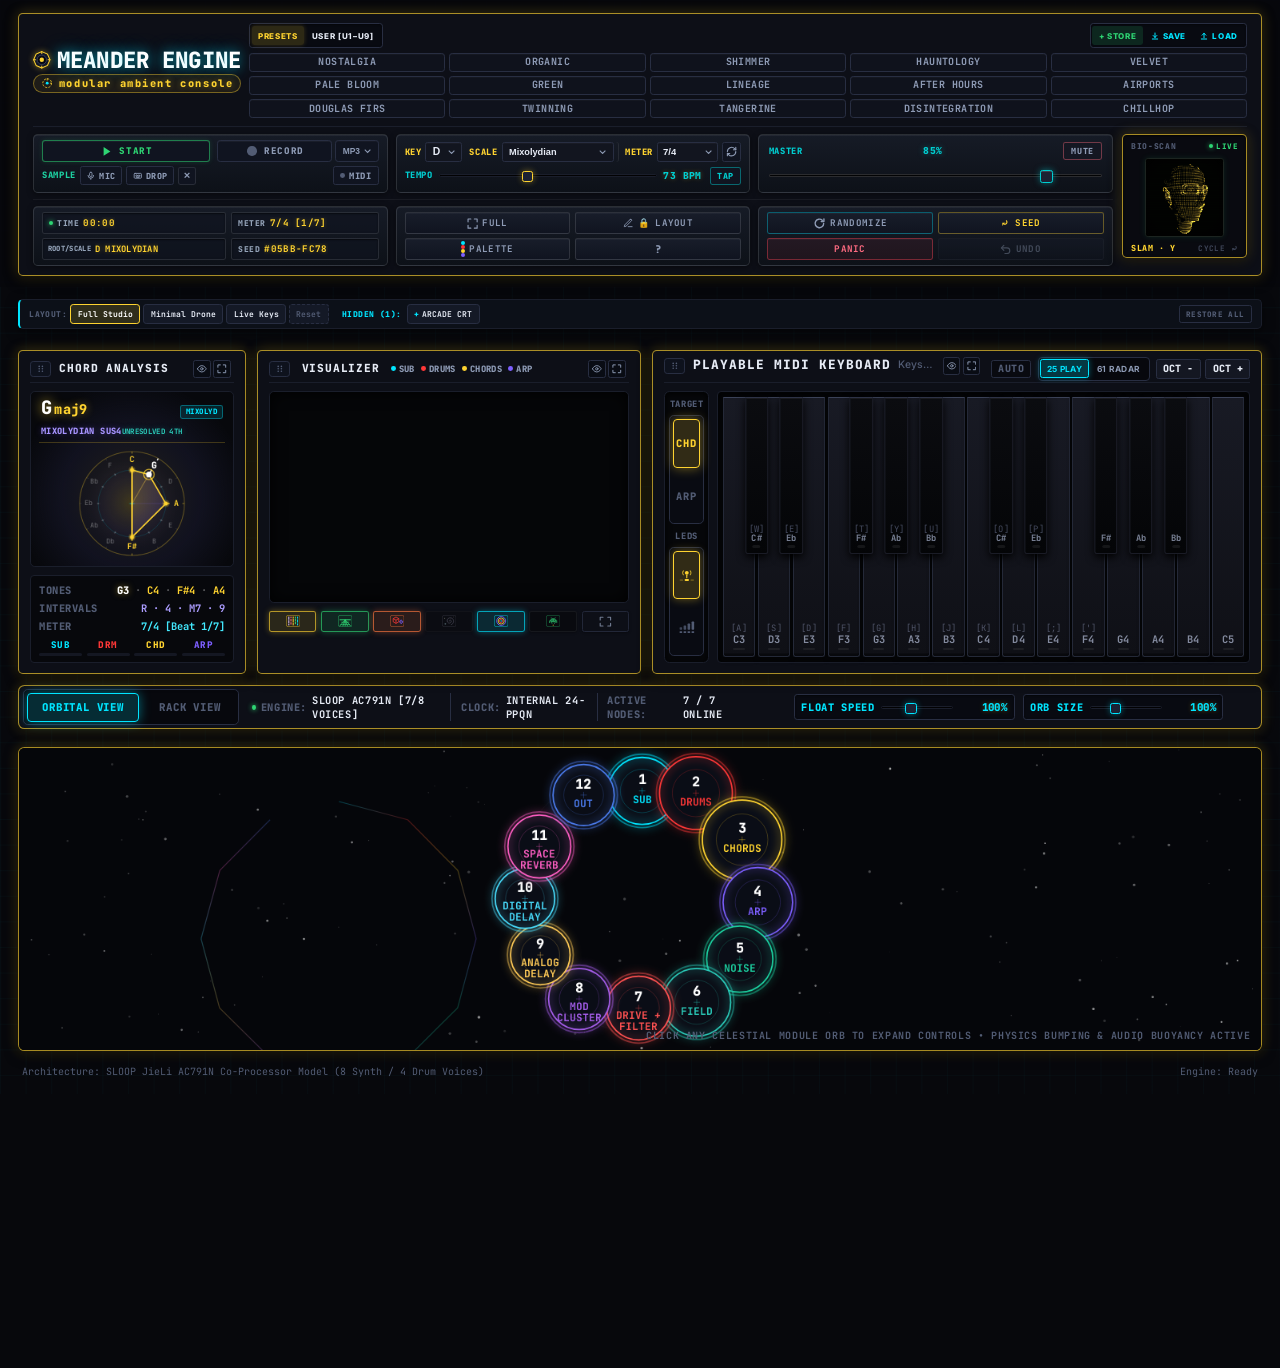
==== commit 82b7d92b: "Optimize fractal visualizer & delta-time motion, unlock split-view dual-column instruments and FX ra" ====
--- a/index.html
+++ b/index.html
@@ -234,7 +234,7 @@
         <!-- SECTION 3: Master Output Volume Capsule (Top Row Module 3) -->
         <div class="header-section master-vol-pod" data-header-slot="masterVol" title="Master Output Volume">
           <div class="master-vol-row-top">
-            <span class="tag">LEVEL</span>
+            <span class="tag">MASTER</span>
             <span class="master-vol-val" id="lblMasterVolume">85%</span>
             <button type="button" class="master-vol-mute" id="btnMasterMute" onclick="toggleMasterMute()" title="Mute Master Output">MUTE</button>
           </div>
@@ -623,7 +623,7 @@
           <span class="mode-label">STUDIO FX RACK</span>
           <span class="mode-count">10</span>
         </button>
-        <button type="button" class="btn-deck-mode btn-deck-mode-split" id="btnDeckModeSplit" onclick="setLowerDeckMode('split')" role="tab" aria-selected="false" title="Side-by-Side: 6 Instruments (60%) + 2-Column FX Rack (40%)">
+        <button type="button" class="btn-deck-mode btn-deck-mode-split" id="btnDeckModeSplit" onclick="setLowerDeckMode('split')" role="tab" aria-selected="false" title="Side-by-Side: 2 Columns of Instruments (58%) + Effects Chain Rack (42%)">
           <span class="mode-icon">◫</span>
           <span class="mode-label">SPLIT VIEW</span>
         </button>
@@ -4495,21 +4495,20 @@
 let currentLowerDeckMode = "instruments";
 
 function setLowerDeckMode(mode) {
-  const isCompact = window.innerWidth <= 1200;
-  if (isCompact && mode === "split") {
-    mode = "instruments";
-  }
-
   currentLowerDeckMode = mode;
   try {
     localStorage.setItem("slambient_lower_deck_mode", mode);
   } catch (e) {}
 
   const lowerDeck = document.querySelector(".lower-deck") || document.getElementById("lowerDeck");
-  if (!lowerDeck) return;
-
-  lowerDeck.classList.remove("deck-mode-instruments", "deck-mode-fx", "deck-mode-split");
-  lowerDeck.classList.add("deck-mode-" + mode);
+  if (lowerDeck) {
+    lowerDeck.classList.remove("deck-mode-instruments", "deck-mode-fx", "deck-mode-split");
+    lowerDeck.classList.add("deck-mode-" + mode);
+  }
+
+  if (document.body) {
+    document.body.classList.toggle("split-view-active", mode === "split");
+  }
 
   const btnInst = document.getElementById("btnDeckModeInstruments");
   const btnFx = document.getElementById("btnDeckModeFx");
@@ -4542,22 +4541,8 @@
     saved = localStorage.getItem("slambient_lower_deck_mode");
   } catch (e) {}
 
-  const isCompact = window.innerWidth <= 1200;
-  let targetMode = "instruments";
-
-  if (!isCompact) {
-    targetMode = (saved === "instruments" || saved === "fx" || saved === "split") ? saved : "split";
-  } else {
-    targetMode = (saved === "fx") ? "fx" : "instruments";
-  }
-
+  let targetMode = (saved === "instruments" || saved === "fx" || saved === "split") ? saved : "split";
   setLowerDeckMode(targetMode);
-
-  window.addEventListener("resize", () => {
-    if (window.innerWidth <= 1200 && currentLowerDeckMode === "split") {
-      setLowerDeckMode("instruments");
-    }
-  });
 
   if (typeof initStudioFxDragAndDrop === "function") {
     initStudioFxDragAndDrop();
--- a/css/slambient.css
+++ b/css/slambient.css
@@ -702,37 +702,89 @@
   }
   .header-sec-transport .transport-row-top .btn-main-play {
     height: 28px;
-    padding: 0 14px;
-    font-size: 12px;
+    padding: 0 12px;
+    font-size: 11.5px;
+    font-weight: 800;
+    letter-spacing: 0.8px;
+    flex: 1 1 0;
+    min-width: 0;
+    white-space: nowrap !important;
+    justify-content: center;
+    border-radius: 4px;
+    background: #101420;
+    border: 1px solid rgba(46, 213, 115, 0.55);
+    color: var(--color-filter, #2ed573);
+    box-shadow: inset 0 1px 0 rgba(255, 255, 255, 0.06), 0 0 6px rgba(46, 213, 115, 0.15);
+    transition: all 0.15s ease;
+  }
+  .header-sec-transport .transport-row-top .btn-main-play:hover {
+    background: #161c2c;
+    border-color: var(--color-filter, #2ed573);
+    color: #ffffff;
+    box-shadow: 0 0 12px rgba(46, 213, 115, 0.4);
+  }
+  .header-sec-transport .transport-row-top .btn-main-play.active {
+    background: var(--color-filter, #2ed573);
+    color: #07080c;
+    border-color: var(--color-filter, #2ed573);
+    box-shadow: 0 0 16px rgba(46, 213, 115, 0.65);
+  }
+  .header-sec-transport .transport-row-top .rec-ctrl-wrap {
+    display: inline-flex;
+    align-items: center;
+    gap: 4px;
+    height: 28px;
+    flex: 1.1 1 0;
+    min-width: 0;
+  }
+  .header-sec-transport .transport-row-top .rec-ctrl-wrap .btn-record {
+    height: 28px;
+    padding: 0 10px;
+    font-size: 11.5px;
+    font-weight: 800;
     letter-spacing: 0.8px;
     flex: 1 1 auto;
     min-width: 0;
-    white-space: nowrap;
+    white-space: nowrap !important;
     justify-content: center;
-  }
-  .header-sec-transport .transport-row-top .rec-ctrl-wrap {
-    display: inline-flex;
-    align-items: center;
-    gap: 4px;
-    height: 28px;
-    flex: 1 1 auto;
-    min-width: 0;
-  }
-  .header-sec-transport .transport-row-top .rec-ctrl-wrap .btn-record {
-    height: 28px;
-    padding: 0 10px;
-    font-size: 12px;
-    letter-spacing: 0.8px;
-    flex: 1 1 auto;
-    min-width: 0;
-    white-space: nowrap;
-    justify-content: center;
+    border-radius: 4px;
+    background: #101420;
+    border: 1px solid var(--border-light);
+    color: var(--text-secondary);
+    box-shadow: inset 0 1px 0 rgba(255, 255, 255, 0.06);
+    transition: all 0.15s ease;
+  }
+  .header-sec-transport .transport-row-top .rec-ctrl-wrap .btn-record:hover {
+    color: #ffffff;
+    border-color: var(--border-bright);
+    background: #161c2c;
+  }
+  .header-sec-transport .transport-row-top .rec-ctrl-wrap .btn-record.recording {
+    background: rgba(var(--rgb-drum), 0.22);
+    border-color: var(--color-drum);
+    color: var(--color-drum);
+    box-shadow: 0 0 12px rgba(var(--rgb-drum), 0.55);
   }
   .header-sec-transport .transport-row-top .rec-ctrl-wrap .record-format-select {
     height: 28px;
     font-size: 10.5px;
-    padding: 0 6px;
-    flex: 0 0 auto;
+    font-weight: 800;
+    padding: 0 4px;
+    flex: 0 0 54px;
+    width: 54px;
+    border-radius: 4px;
+  }
+  .header-sec-transport .transport-row-top .rec-ctrl-wrap .custom-dropdown-wrap {
+    height: 28px;
+    flex: 0 0 54px;
+    width: 54px;
+  }
+  .header-sec-transport .transport-row-top .rec-ctrl-wrap .custom-dropdown-trigger {
+    height: 28px;
+    padding: 0 4px;
+    font-size: 10.5px;
+    font-weight: 800;
+    border-radius: 4px;
   }
   .header-sec-transport .transport-row-bottom {
     display: flex;
@@ -752,7 +804,7 @@
     padding: 0;
     display: inline-flex;
     align-items: center;
-    gap: 4px;
+    gap: 5px;
     flex: 1 1 auto;
     min-width: 0;
   }
@@ -760,36 +812,37 @@
     font-size: 11px;
     font-weight: 800;
     color: var(--color-noise);
-    letter-spacing: 0.6px;
+    letter-spacing: 0.8px;
     display: inline-flex;
     align-items: center;
     justify-content: center;
-    height: 26px;
+    height: 24px;
     line-height: 1;
     margin: 0;
     flex-shrink: 0;
+    white-space: nowrap !important;
   }
   .header-sec-transport .transport-row-bottom .sample-ctrl .btn-field {
     height: 24px;
-    padding: 0 6px;
+    padding: 0 7px;
     font-size: 10.5px;
     font-weight: 800;
-    letter-spacing: 0.5px;
+    letter-spacing: 0.6px;
     border-radius: 3px;
     box-sizing: border-box;
     display: inline-flex;
     align-items: center;
     justify-content: center;
-    gap: 3px;
+    gap: 4px;
     background: #101420;
     border: 1px solid var(--border-light);
     color: var(--text-secondary);
     transition: all 0.12s ease;
     flex-shrink: 0;
-    white-space: nowrap;
+    white-space: nowrap !important;
   }
   .header-sec-transport .transport-row-bottom .sample-ctrl .btn-field:hover {
-    color: #fff;
+    color: #ffffff;
     border-color: var(--border-bright);
     background: #161c2c;
   }
@@ -799,18 +852,36 @@
     flex-shrink: 0;
   }
   .header-sec-transport .transport-row-bottom .sample-ctrl .field-wave {
-    height: 20px;
+    height: 22px;
     width: 60px;
     flex: 1 1 60px;
     min-width: 30px;
     box-sizing: border-box;
-    border-radius: 2px;
+    border-radius: 3px;
+    background: #06070a;
+    border: 1px solid rgba(255, 255, 255, 0.1);
+    box-shadow: inset 0 1px 2px rgba(0, 0, 0, 0.7);
   }
   .header-sec-transport .transport-row-bottom .sample-ctrl .btn-field-eject {
-    height: 20px;
-    width: 20px;
+    height: 22px;
+    width: 22px;
     font-size: 14px;
     flex-shrink: 0;
+    border-radius: 3px;
+    border: 1px solid rgba(255, 255, 255, 0.1);
+    background: #101420;
+    color: var(--text-secondary);
+    display: inline-flex;
+    align-items: center;
+    justify-content: center;
+    line-height: 1;
+    cursor: pointer;
+    transition: all 0.12s ease;
+  }
+  .header-sec-transport .transport-row-bottom .sample-ctrl .btn-field-eject:hover {
+    color: #ff6b81;
+    border-color: rgba(255, 107, 129, 0.5);
+    background: rgba(255, 107, 129, 0.15);
   }
   .header-sec-transport .transport-row-bottom .btn-header-midi {
     height: 24px;
@@ -820,13 +891,27 @@
     letter-spacing: 0.6px;
     border-radius: 3px;
     flex-shrink: 0;
-    white-space: nowrap;
-  }
+    white-space: nowrap !important;
+    background: #101420;
+    border: 1px solid var(--border-light);
+    color: var(--text-secondary);
+    display: inline-flex;
+    align-items: center;
+    justify-content: center;
+    gap: 5px;
+    transition: all 0.12s ease;
+  }
+  .header-sec-transport .transport-row-bottom .btn-header-midi:hover {
+    color: #ffffff;
+    border-color: var(--border-bright);
+    background: #161c2c;
+  }
+
   .header-sec-harmony .harmony-row-top {
     display: flex;
     align-items: center;
     justify-content: space-between;
-    gap: 10px;
+    gap: 8px;
     width: 100%;
     min-width: 0;
     height: 28px;
@@ -835,17 +920,27 @@
   .header-sec-harmony .harmony-row-top .root-scale-ctrl {
     display: inline-flex;
     align-items: center;
-    gap: 6px;
+    gap: 5px;
     background: transparent;
     border: none;
     box-shadow: none;
     height: 26px;
-    padding: 0 10px 0 0;
+    padding: 0 8px 0 0;
     margin: 0;
     border-right: 1px solid rgba(255, 255, 255, 0.08);
     flex: 1 1 auto;
     min-width: 0;
   }
+  .header-sec-harmony .harmony-row-top .root-scale-ctrl .tag,
+  .header-sec-harmony .harmony-row-top .time-sig-ctrl .tag {
+    font-size: 11px;
+    font-weight: 800;
+    letter-spacing: 0.8px;
+    color: var(--accent);
+    line-height: 1;
+    flex-shrink: 0;
+    white-space: nowrap !important;
+  }
   .header-sec-harmony #wrap_topRootKey {
     flex: 0 0 46px;
     min-width: 44px;
@@ -858,14 +953,20 @@
   .header-sec-harmony #wrap_topScaleMode .custom-dropdown-trigger {
     width: 100%;
     min-width: 0;
+    height: 26px;
     padding: 0 8px;
-    font-size: 12px;
+    font-size: 11.5px;
     font-weight: 700;
+    border-radius: 3px;
+  }
+  .header-sec-harmony #wrap_topRootKey .custom-dropdown-trigger {
+    height: 26px;
+    border-radius: 3px;
   }
   .header-sec-harmony .harmony-row-top .time-sig-ctrl {
     display: inline-flex;
     align-items: center;
-    gap: 6px;
+    gap: 5px;
     background: transparent;
     border: none;
     box-shadow: none;
@@ -879,22 +980,46 @@
     min-width: 76px;
   }
   .header-sec-harmony #wrap_selTimeSig .custom-dropdown-trigger {
+    height: 26px;
+    padding: 0 6px;
+    font-size: 12px;
+    font-weight: 700;
+    border-radius: 3px;
+  }
+  .header-sec-harmony .btn-meter-cycle {
     height: 24px;
-    padding: 0 6px;
-    font-size: 12.5px;
-    font-weight: 700;
+    width: 24px;
+    flex: 0 0 24px;
+    border-radius: 3px;
+    background: #101420;
+    border: 1px solid var(--border-light);
+    color: var(--text-secondary);
+    display: inline-flex;
+    align-items: center;
+    justify-content: center;
+    cursor: pointer;
+    transition: all 0.12s ease;
+  }
+  .header-sec-harmony .btn-meter-cycle:hover {
+    color: #ffffff;
+    border-color: var(--color-drone);
+    background: rgba(var(--rgb-drone), 0.16);
+    box-shadow: 0 0 6px rgba(var(--rgb-drone), 0.35);
   }
   .header-sec-harmony select#topRootKey {
     width: 46px;
     flex: 0 0 46px;
+    height: 26px;
   }
   .header-sec-harmony select#topScaleMode {
     flex: 1 1 auto;
     min-width: 170px;
     max-width: 360px;
+    height: 26px;
   }
   .header-sec-harmony select#selTimeSig {
     min-width: 76px;
+    height: 26px;
   }
   .header-sec-harmony .harmony-row-bottom {
     display: flex;
@@ -914,47 +1039,63 @@
     background: transparent;
     border: none;
     box-shadow: none;
-    height: 22px;
+    height: 24px;
     padding: 0;
     margin: 0;
+  }
+  .header-sec-harmony .tempo-ctrl .tag {
+    font-size: 11px;
+    font-weight: 800;
+    letter-spacing: 0.8px;
+    color: var(--color-sub, #00ced1);
+    line-height: 1;
+    flex-shrink: 0;
+    white-space: nowrap !important;
   }
   .header-sec-harmony .tempo-ctrl input[type="range"] {
     flex: 1 1 auto;
     min-width: 60px;
     height: 18px;
     cursor: pointer;
+    margin: 0;
   }
   .header-sec-harmony .tempo-ctrl .tempo-val {
     font-size: 12px;
     font-weight: 800;
     color: var(--color-sub, #00ced1);
     font-family: "JetBrains Mono", ui-monospace, SFMono-Regular, Menlo, Monaco, Consolas, monospace;
+    font-variant-numeric: tabular-nums;
     min-width: 48px;
     text-align: right;
     letter-spacing: 0.5px;
     flex-shrink: 0;
+    white-space: nowrap !important;
   }
   .header-sec-harmony .tempo-ctrl .btn-tap-tempo {
-    height: 20px;
-    padding: 0 7px;
-    font-size: 11px;
+    height: 22px;
+    padding: 0 8px;
+    font-size: 10.5px;
     font-weight: 800;
     border-radius: 3px;
     letter-spacing: 0.6px;
     background: #101420;
     color: var(--color-sub, #00ced1);
-    border: 1px solid rgba(0, 206, 209, 0.35);
+    border: 1px solid rgba(0, 206, 209, 0.45);
     cursor: pointer;
     transition: all 0.12s ease;
     flex-shrink: 0;
+    white-space: nowrap !important;
   }
   .header-sec-harmony .tempo-ctrl .btn-tap-tempo:hover {
     background: rgba(0, 206, 209, 0.2);
     border-color: var(--color-sub, #00ced1);
+    box-shadow: 0 0 8px rgba(0, 206, 209, 0.35);
   }
   .header-sec-harmony:has(.custom-dropdown-menu.open) {
     z-index: 1000;
   }
+
+  /* SECTION 5: Workspace & System Utilities */
   .header-sec-utils {
     display: grid;
     grid-template-columns: 1fr 1fr;
@@ -973,10 +1114,14 @@
     width: 100%;
     min-width: 0;
   }
+  .header-sec-utils:has(.palette-menu.open) {
+    z-index: 9500;
+  }
   .header-sec-utils > .palette-wrap {
     width: 100%;
     min-width: 0;
     height: 28px;
+    position: relative;
   }
   .header-sec-utils > .palette-wrap > .btn-header-util,
   .header-sec-utils .btn-header-util {
@@ -984,18 +1129,48 @@
     height: 28px;
     min-width: 0;
     white-space: nowrap !important;
+    display: inline-flex;
+    align-items: center;
     justify-content: center;
-    padding: 0 6px;
+    padding: 0 8px;
+    font-family: "JetBrains Mono", ui-monospace, SFMono-Regular, Menlo, Monaco, Consolas, monospace;
     font-size: 11.5px;
     font-weight: 700;
-    gap: 4px;
+    letter-spacing: 0.4px;
+    gap: 5px;
     border-radius: 3px;
     box-sizing: border-box;
+    background: linear-gradient(180deg, #181d2a 0%, #101420 100%);
+    border: 1px solid rgba(255, 255, 255, 0.12);
+    color: var(--text-secondary);
+    box-shadow: inset 0 1px 0 rgba(255, 255, 255, 0.05);
+    transition: all 0.12s ease;
+    cursor: pointer;
+  }
+  .header-sec-utils .btn-header-util:hover,
+  .header-sec-utils > .palette-wrap > .btn-header-util:hover {
+    color: #ffffff;
+    border-color: rgba(255, 255, 255, 0.35);
+    background: linear-gradient(180deg, #1f2738 0%, #141928 100%);
+    box-shadow: 0 0 8px rgba(var(--rgb-drone), 0.25), inset 0 1px 0 rgba(255, 255, 255, 0.1);
+  }
+  .header-sec-utils .btn-header-util.active,
+  .header-sec-utils > .palette-wrap > .btn-header-util.active {
+    border-color: var(--accent);
+    color: var(--accent);
+    background: rgba(var(--rgb-chord), 0.12);
+    box-shadow: 0 0 10px rgba(var(--rgb-chord), 0.35);
   }
   .header-sec-utils .btn-header-util > span {
     display: inline !important;
-  }
-
+    white-space: nowrap !important;
+  }
+  .header-sec-utils .btn-header-help {
+    font-size: 13.5px;
+    font-weight: 800;
+  }
+
+  /* SECTION 6: Generative Engine & History */
   .header-sec-gen {
     display: grid;
     grid-template-columns: 1fr 1fr;
@@ -1020,16 +1195,74 @@
     height: 28px;
     min-width: 0;
     white-space: nowrap !important;
+    display: inline-flex !important;
+    align-items: center;
     justify-content: center;
-    padding: 0 6px;
+    padding: 0 8px;
+    font-family: "JetBrains Mono", ui-monospace, SFMono-Regular, Menlo, Monaco, Consolas, monospace;
     font-size: 11.5px;
     font-weight: 700;
-    gap: 4px;
+    letter-spacing: 0.4px;
+    gap: 5px;
     border-radius: 3px;
     box-sizing: border-box;
-  }
-  .header-sec-gen .btn-header-util > span {
+    background: linear-gradient(180deg, #181d2a 0%, #101420 100%);
+    border: 1px solid rgba(255, 255, 255, 0.12);
+    color: var(--text-secondary);
+    box-shadow: inset 0 1px 0 rgba(255, 255, 255, 0.05);
+    transition: all 0.12s ease;
+    cursor: pointer;
+  }
+  .header-sec-gen .btn-header-util > span,
+  .header-sec-gen > .btn-randomize-all > span {
     display: inline !important;
+    white-space: nowrap !important;
+  }
+
+  /* Symmetrical accent glowing highlights for Generative Module */
+  .header-sec-gen > .btn-randomize-all {
+    border-color: rgba(var(--rgb-drone), 0.35);
+  }
+  .header-sec-gen > .btn-randomize-all:hover {
+    color: #ffffff;
+    border-color: var(--color-drone);
+    background: linear-gradient(180deg, #221c32 0%, #171324 100%);
+    box-shadow: 0 0 10px rgba(var(--rgb-drone), 0.45), inset 0 1px 0 rgba(255, 255, 255, 0.1);
+  }
+  .header-sec-gen > .btn-reseed-patch {
+    border-color: rgba(0, 206, 209, 0.3);
+  }
+  .header-sec-gen > .btn-reseed-patch:hover {
+    color: var(--color-sub, #00ced1);
+    border-color: var(--color-sub, #00ced1);
+    background: linear-gradient(180deg, #14242a 0%, #0d1a1f 100%);
+    box-shadow: 0 0 10px rgba(0, 206, 209, 0.4), inset 0 1px 0 rgba(255, 255, 255, 0.1);
+  }
+  .header-sec-gen > .btn-panic-audio {
+    border-color: rgba(255, 107, 129, 0.35);
+    color: #fca5a5;
+  }
+  .header-sec-gen > .btn-panic-audio:hover {
+    color: #ffffff;
+    border-color: var(--color-drum, #ff6b81);
+    background: rgba(255, 107, 129, 0.22);
+    box-shadow: 0 0 12px rgba(255, 107, 129, 0.55), inset 0 1px 0 rgba(255, 255, 255, 0.1);
+  }
+  .header-sec-gen > #btnUndoPatch:not(:disabled) {
+    border-color: rgba(var(--rgb-chord), 0.4);
+    color: var(--accent);
+  }
+  .header-sec-gen > #btnUndoPatch:not(:disabled):hover {
+    border-color: var(--accent);
+    color: #ffffff;
+    background: linear-gradient(180deg, #262316 0%, #19160d 100%);
+    box-shadow: 0 0 10px rgba(var(--rgb-chord), 0.45), inset 0 1px 0 rgba(255, 255, 255, 0.1);
+  }
+  .header-sec-gen > #btnUndoPatch:disabled {
+    opacity: 0.4;
+    border-color: rgba(255, 255, 255, 0.08);
+    cursor: not-allowed;
+    box-shadow: none;
   }
 
   .header-sec-transport,
@@ -1046,6 +1279,18 @@
     width: 100%;
     min-width: 0;
   }
+
+  /* Single-line guarantee across all 6 header modules */
+  .header-sec-transport *,
+  .header-sec-harmony *,
+  .master-vol-pod *,
+  .sys-readout *,
+  .header-sec-utils *,
+  .header-sec-gen * {
+    white-space: nowrap !important;
+  }
+
+  .header-section, .global-transport, .mini-transport { --tr-icon: 16px; --tr-gap: 7px; }
 
   .header-section, .global-transport, .mini-transport { --tr-icon: 16px; --tr-gap: 7px; }
   .btn-main-play, .btn-record, .btn-randomize-all { gap: var(--tr-gap, 7px); }
@@ -1679,14 +1924,14 @@
   }
   .sys-readout {
     display: grid;
-    grid-template-columns: 1.3fr 1fr;
-    grid-template-rows: repeat(2, 26px);
+    grid-template-columns: 1.25fr 1fr;
+    grid-template-rows: repeat(2, 28px);
     gap: 4px 6px;
     min-height: 74px;
     max-height: 74px;
     height: 74px;
     box-sizing: border-box;
-    align-items: center;
+    align-content: center;
     background: linear-gradient(180deg, #161b26 0%, #0d1118 100%);
     border: 1px solid rgba(255, 255, 255, 0.12);
     border-radius: 6px;
@@ -1702,44 +1947,52 @@
     display: inline-flex;
     align-items: center;
     gap: 5px;
-    background: rgba(16, 20, 32, 0.65);
-    border: 1px solid var(--border-light);
-    border-radius: 4px;
-    padding: 2px 7px;
+    background: rgba(16, 20, 32, 0.7);
+    border: 1px solid rgba(255, 255, 255, 0.1);
+    border-radius: 3px;
+    padding: 0 8px;
     height: 28px;
     box-sizing: border-box;
     box-shadow: inset 0 1px 2px rgba(0, 0, 0, 0.6);
     min-width: 0;
     overflow: hidden;
-    white-space: nowrap;
+    white-space: nowrap !important;
+    transition: border-color 0.15s ease, box-shadow 0.15s ease;
+  }
+  .telemetry-pill:hover {
+    border-color: rgba(var(--rgb-chord), 0.45);
+    box-shadow: inset 0 1px 2px rgba(0, 0, 0, 0.6), 0 0 8px rgba(var(--rgb-chord), 0.2);
   }
   .telemetry-pill .pill-k {
-    font-size: 10.5px;
+    font-size: 10px;
     font-weight: 800;
     letter-spacing: 0.6px;
-    color: var(--text-tertiary);
+    color: #94a3b8;
     text-transform: uppercase;
     flex-shrink: 0;
+    line-height: 1;
+    white-space: nowrap !important;
   }
   .telemetry-pill .val {
     color: var(--accent);
     font-weight: 700;
-    font-size: 12px;
+    font-size: 11.5px;
     letter-spacing: 0.4px;
-    text-shadow: 0 0 6px rgba(var(--rgb-chord), 0.3);
+    text-shadow: 0 0 6px rgba(var(--rgb-chord), 0.35);
+    font-variant-numeric: tabular-nums;
     overflow: hidden;
     text-overflow: ellipsis;
-    white-space: nowrap;
+    white-space: nowrap !important;
   }
   .telemetry-pill.pill-root-scale {
-    padding: 2px 6px;
+    padding: 0 6px;
   }
   .telemetry-pill.pill-root-scale .pill-k {
-    font-size: 9.5px;
-    letter-spacing: 0.3px;
+    font-size: 9px;
+    letter-spacing: 0.4px;
   }
   .telemetry-pill.pill-root-scale .val {
-    font-size: 11.5px;
+    font-size: 11px;
     letter-spacing: 0.3px;
   }
   .telemetry-pill .dot-live {
@@ -1748,6 +2001,7 @@
     border-radius: 50%;
     background: var(--color-filter);
     box-shadow: 0 0 6px var(--color-filter);
+    flex-shrink: 0;
     animation: livePulse 1.6s infinite ease-in-out;
   }
   @keyframes livePulse {
@@ -3875,41 +4129,49 @@
     width: 100%;
   }
 
-  /* Mode 3: SPLIT VIEW (Desktop > 1200px: 60% Instruments + 40% Split FX Rail) */
-  @media (min-width: 1201px) {
-    .lower-deck.deck-mode-split .lower-deck-body {
-      display: flex;
-      flex-direction: row;
-      gap: 14px;
-      align-items: flex-start;
-      width: 100%;
-    }
-
-    .lower-deck.deck-mode-split .instruments-deck {
-      flex: 1 1 60%;
-      width: 60%;
-      display: grid;
-      grid-template-columns: repeat(3, minmax(0, 1fr));
-      gap: 12px;
-    }
-
-    .lower-deck.deck-mode-split .studio-fx-pedalboard {
-      flex: 0 0 calc(40% - 14px);
-      width: calc(40% - 14px);
-      display: flex !important;
-      flex-direction: column;
-      gap: 8px;
-    }
-
-    .lower-deck.deck-mode-split .studio-fx-grid,
-    .lower-deck.deck-mode-split .pedalboard-routing-ribbon,
-    .lower-deck.deck-mode-split .pedalboard-master-section {
-      display: none !important;
-    }
-
-    .lower-deck.deck-mode-split .split-fx-rail {
-      display: flex !important;
-    }
+  /* Mode 3: SPLIT VIEW (Two Columns of Instruments on Left, Birds Eye Effects Chain Rack on Right) */
+  .lower-deck.deck-mode-split .lower-deck-body,
+  body.split-view-active .lower-deck-body {
+    display: flex;
+    flex-direction: row;
+    gap: 14px;
+    align-items: flex-start;
+    width: 100%;
+    box-sizing: border-box;
+  }
+
+  .lower-deck.deck-mode-split .instruments-deck,
+  body.split-view-active .instruments-deck {
+    flex: 1 1 58%;
+    width: 58%;
+    display: grid !important;
+    grid-template-columns: repeat(2, minmax(0, 1fr)) !important;
+    gap: 12px;
+    box-sizing: border-box;
+  }
+
+  .lower-deck.deck-mode-split .studio-fx-pedalboard,
+  body.split-view-active .studio-fx-pedalboard {
+    flex: 0 0 calc(42% - 14px);
+    width: calc(42% - 14px);
+    display: flex !important;
+    flex-direction: column;
+    gap: 8px;
+    box-sizing: border-box;
+  }
+
+  .lower-deck.deck-mode-split .studio-fx-grid,
+  body.split-view-active .studio-fx-grid,
+  .lower-deck.deck-mode-split .pedalboard-routing-ribbon,
+  body.split-view-active .pedalboard-routing-ribbon,
+  .lower-deck.deck-mode-split .pedalboard-master-section,
+  body.split-view-active .pedalboard-master-section {
+    display: none !important;
+  }
+
+  .lower-deck.deck-mode-split .split-fx-rail,
+  body.split-view-active .split-fx-rail {
+    display: flex !important;
   }
 
   /* Split FX Rail Default: Hidden unless in deck-mode-split on desktop */
@@ -4417,10 +4679,6 @@
 
   /* Compact / Tablet Breakpoint (<= 1200px) */
   @media (max-width: 1200px) {
-    .btn-deck-mode.btn-deck-mode-split {
-      display: none !important;
-    }
-
     .lower-deck.deck-mode-instruments .instruments-deck {
       grid-template-columns: repeat(2, minmax(0, 1fr));
       gap: 10px;
@@ -4431,15 +4689,12 @@
       gap: 10px;
     }
 
-    /* Fallback if split mode active on compact screen */
-    .lower-deck.deck-mode-split .instruments-deck {
-      display: grid;
-      grid-template-columns: repeat(2, minmax(0, 1fr));
+    /* Split mode on compact screens: retain 2 columns on left and birds-eye effects rail on right */
+    .lower-deck.deck-mode-split .instruments-deck,
+    body.split-view-active .instruments-deck {
+      display: grid !important;
+      grid-template-columns: repeat(2, minmax(0, 1fr)) !important;
       gap: 10px;
-      width: 100%;
-    }
-    .lower-deck.deck-mode-split .studio-fx-pedalboard {
-      display: none !important;
     }
   }
 
@@ -6550,7 +6805,7 @@
     max-height: 74px;
     height: 74px;
     box-sizing: border-box;
-    padding: 6px 14px;
+    padding: 6px 12px;
     background: linear-gradient(180deg, #161b26 0%, #0d1118 100%);
     border: 1px solid rgba(255, 255, 255, 0.12);
     border-radius: 6px;
@@ -6570,27 +6825,31 @@
     line-height: 1;
   }
   .master-vol-row-top .tag {
-    font-size: 11.5px;
+    font-size: 11px;
     font-weight: 800;
     color: var(--color-sub, #00ced1);
     letter-spacing: 0.8px;
     text-transform: uppercase;
     font-family: "JetBrains Mono", ui-monospace, SFMono-Regular, Menlo, Monaco, Consolas, monospace;
     flex-shrink: 0;
+    line-height: 1;
+    white-space: nowrap !important;
   }
   .master-vol-row-top .master-vol-val {
     font-family: "JetBrains Mono", ui-monospace, SFMono-Regular, Menlo, Monaco, Consolas, monospace;
-    font-size: 12.5px;
+    font-size: 12px;
     font-weight: 800;
     color: var(--color-sub, #00ced1);
     text-shadow: 0 0 8px rgba(0, 206, 209, 0.4);
     letter-spacing: 0.5px;
     min-width: 44px;
     text-align: center;
+    font-variant-numeric: tabular-nums;
+    white-space: nowrap !important;
   }
   .master-vol-mute {
     height: 22px;
-    padding: 0 10px;
+    padding: 0 9px;
     border-radius: 3px;
     border: 1px solid rgba(255, 107, 129, 0.4);
     background: #141722;
@@ -6606,7 +6865,7 @@
     transition: all 0.15s ease;
     flex-shrink: 0;
     box-sizing: border-box;
-    white-space: nowrap;
+    white-space: nowrap !important;
   }
   .master-vol-mute:hover {
     border-color: var(--color-drum, #ff6b81);
@@ -6624,7 +6883,7 @@
     display: flex;
     align-items: center;
     width: 100%;
-    height: 24px;
+    height: 26px;
   }
   .master-vol-row-bottom input[type="range"] {
     width: 100%;
@@ -7169,7 +7428,7 @@
       border-top: 1px solid var(--border);
       padding-top: 5px;
       display: grid;
-      grid-template-columns: 1fr 1.15fr;
+      grid-template-columns: 1.1fr 1.25fr 0.8fr;
       gap: 6px;
       width: 100%;
       align-items: stretch;
@@ -7392,101 +7651,156 @@
       border-radius: 2px;
     }
 
-    /* SECTION 3 & 4: Generative Engine & Utilities */
-    .header-sec-gen {
-      display: grid;
-      grid-template-columns: repeat(2, 1fr);
-      gap: 4px;
-      height: auto;
-      padding: 0;
-      border: none;
-      background: none;
-    }
-    .header-sec-gen > .btn-randomize-all,
-    .header-sec-gen > .btn-header-util {
-      width: 100%;
-      height: 30px;
-      padding: 0 6px;
-      font-size: 11.5px;
-      font-weight: 700;
-      gap: 4px;
-      border-radius: 3px;
-    }
-    .header-sec-gen > #btnUndoPatch > span { display: inline !important; }
-
-    .header-sec-utils {
-      display: flex;
-      align-items: center;
-      gap: 4px;
-      height: 28px;
-      padding: 0;
-      border: none;
-      background: none;
-    }
-    .header-sec-utils > .palette-wrap {
-      flex: 1 1 0;
-      min-width: 0;
-      height: 28px;
-    }
-    .header-sec-utils > .palette-wrap > .btn-header-util {
-      width: 100%;
-      height: 28px;
-      padding: 0 6px;
-      font-size: 11.5px;
-      font-weight: 700;
-      gap: 4px;
-      border-radius: 3px;
-    }
-    .header-sec-utils > .palette-wrap > .btn-header-util > span:not(.pal-btn-dots) { display: inline !important; }
-    .header-sec-utils .btn-header-help {
-      flex: 0 0 30px;
-      width: 30px;
-      height: 28px;
-      font-size: 13px;
-      padding: 0;
-      border-radius: 3px;
-    }
-    .header-sec-utils #btnAppFullscreen {
-      flex: 0 0 30px;
-      width: 30px;
-      height: 28px;
-      padding: 0;
-      border-radius: 3px;
-    }
-    .header-sec-utils #btnAppFullscreen span { display: none; }
-
-    /* Telemetry row & Utilities cluster */
+    /* SECTION 3, 4, 5, 6: Landscape Bottom Row (Readout, Utilities, Generative) */
     .readout-row {
       width: 100%;
-      padding-top: 1px;
-      display: flex;
-      align-items: center;
-      justify-content: space-between;
+      padding-top: 4px;
+      display: grid;
+      grid-template-columns: 1.15fr 0.9fr 1.05fr;
       gap: 6px;
-    }
-    .readout-row .header-util-gen-cluster {
-      display: flex;
-      align-items: center;
-      gap: 6px;
-      flex-shrink: 0;
+      align-items: stretch;
     }
     .readout-row .sys-readout {
       display: grid;
-      grid-template-columns: repeat(4, minmax(0, 1fr));
-      gap: 4px;
-      flex: 1 1 auto;
+      grid-template-columns: 1.2fr 1fr;
+      grid-template-rows: repeat(2, 22px);
+      gap: 3px 5px;
+      height: 54px;
+      min-height: 54px;
+      padding: 4px 6px;
+      align-content: center;
+      box-sizing: border-box;
+      background: #090b10;
+      border: 1px solid var(--border-light);
+      border-radius: 4px;
+      width: 100%;
       min-width: 0;
     }
-    .telemetry-pill {
-      padding: 3px 6px;
-      font-size: 11px;
-      height: 24px;
-      display: flex;
+    .readout-row .sys-readout .telemetry-pill {
+      height: 22px;
+      padding: 0 5px;
+      font-size: 10px;
+      border-radius: 3px;
+      display: inline-flex;
       align-items: center;
-      gap: 4px;
-    }
-    .telemetry-pill .pill-k { font-size: 10.5px; font-weight: 800; color: #94a3b8; }
-    .telemetry-pill .val { font-size: 12px; font-weight: 800; }
+      gap: 3px;
+      background: rgba(16, 20, 32, 0.7);
+      border: 1px solid rgba(255, 255, 255, 0.1);
+      box-sizing: border-box;
+      min-width: 0;
+      overflow: hidden;
+      white-space: nowrap !important;
+    }
+    .readout-row .sys-readout .telemetry-pill .pill-k {
+      font-size: 9px;
+      font-weight: 800;
+      color: #94a3b8;
+      letter-spacing: 0.4px;
+      line-height: 1;
+      flex-shrink: 0;
+      white-space: nowrap !important;
+    }
+    .readout-row .sys-readout .telemetry-pill .val {
+      font-size: 10.5px;
+      font-weight: 800;
+      letter-spacing: 0.3px;
+      overflow: hidden;
+      text-overflow: ellipsis;
+      white-space: nowrap !important;
+    }
+
+    .readout-row .header-sec-utils {
+      display: grid;
+      grid-template-columns: 1fr 1fr;
+      grid-template-rows: repeat(2, 22px);
+      gap: 3px 5px;
+      height: 54px;
+      min-height: 54px;
+      padding: 4px 6px;
+      align-content: center;
+      box-sizing: border-box;
+      background: #090b10;
+      border: 1px solid var(--border-light);
+      border-radius: 4px;
+      width: 100%;
+      min-width: 0;
+    }
+    .readout-row .header-sec-utils > .palette-wrap {
+      width: 100%;
+      min-width: 0;
+      height: 22px;
+      position: relative;
+    }
+    .readout-row .header-sec-utils > .palette-wrap > .btn-header-util,
+    .readout-row .header-sec-utils .btn-header-util {
+      width: 100%;
+      height: 22px;
+      min-width: 0;
+      padding: 0 4px;
+      font-size: 10.5px;
+      font-weight: 700;
+      letter-spacing: 0.3px;
+      gap: 3px;
+      border-radius: 3px;
+      box-sizing: border-box;
+      display: inline-flex;
+      align-items: center;
+      justify-content: center;
+      white-space: nowrap !important;
+    }
+    .readout-row .header-sec-utils .btn-header-util > span {
+      display: inline !important;
+      white-space: nowrap !important;
+    }
+    .readout-row .header-sec-utils .btn-header-help {
+      font-size: 12.5px;
+      font-weight: 800;
+    }
+
+    .readout-row .header-sec-gen {
+      display: grid;
+      grid-template-columns: 1fr 1fr;
+      grid-template-rows: repeat(2, 22px);
+      gap: 3px 5px;
+      height: 54px;
+      min-height: 54px;
+      padding: 4px 6px;
+      align-content: center;
+      box-sizing: border-box;
+      background: #090b10;
+      border: 1px solid var(--border-light);
+      border-radius: 4px;
+      width: 100%;
+      min-width: 0;
+    }
+    .readout-row .header-sec-gen > .btn-randomize-all,
+    .readout-row .header-sec-gen > .btn-header-util {
+      width: 100%;
+      min-width: 0;
+      height: 22px;
+      padding: 0 4px;
+      font-size: 10.5px;
+      font-weight: 700;
+      letter-spacing: 0.3px;
+      gap: 3px;
+      border-radius: 3px;
+      box-sizing: border-box;
+      display: inline-flex;
+      align-items: center;
+      justify-content: center;
+      white-space: nowrap !important;
+    }
+    .readout-row .header-sec-gen > .btn-randomize-all svg,
+    .readout-row .header-sec-gen > .btn-header-util svg {
+      width: 12px;
+      height: 12px;
+      flex-shrink: 0;
+    }
+    .readout-row .header-sec-gen .btn-header-util > span,
+    .readout-row .header-sec-gen > .btn-randomize-all > span {
+      display: inline !important;
+      white-space: nowrap !important;
+    }
 
     /* ---- Landscape Upper Deck (Visualizer & Chord Analysis Symmetrical Split) ---- */
     .upper-deck {
@@ -7808,10 +8122,6 @@
 
   /* Browsers without the Fullscreen API (iPhone Safari) at any width. */
   html.no-fullscreen-api #btnAppFullscreen { display: none !important; }
-  /* No full-screen button on phones (portrait, or touch landscape). */
-  @media (max-width: 640px), (hover: none) and (pointer: coarse) and (max-height: 550px) {
-    #btnAppFullscreen { display: none !important; }
-  }
 
   /* =====================================================================
      PHONE PORTRAIT LAYOUT (max-width: 640px)
@@ -7882,6 +8192,7 @@
     }
     .top-bar-stacks,
     .top-bar-stack-main,
+    .transport-row,
     .readout-row {
       display: contents !important;
     }
@@ -8037,14 +8348,6 @@
       scroll-snap-align: start;
     }
 
-    /* Transport section: 4 distinct modular sections stacked cleanly & symmetrically */
-    .transport-row {
-      display: grid;
-      grid-template-columns: 1fr 1fr;
-      gap: 8px;
-      padding-top: 8px;
-      width: 100%;
-    }
     .header-section {
       width: 100%;
       height: auto;
@@ -8316,119 +8619,101 @@
       border-radius: 3px;
     }
 
-    /* SECTION 4: Generative Engine -- its own full-width row, RANDOMIZE ALL + UNDO
-       side by side at the same height / level */
+    /* SECTION 6: Generative Engine -- Symmetrical 2x2 grid */
     .header-sec-gen {
-      grid-column: 1 / -1;
+      grid-column: 1 / -1 !important;
+      order: 5 !important;
       height: auto !important;
       min-height: auto !important;
       max-height: none !important;
-      display: grid;
-      grid-template-columns: 1fr 1fr;
-      align-items: stretch;
-      gap: 6px;
-      padding: 6px;
-      box-sizing: border-box;
+      display: grid !important;
+      grid-template-columns: 1fr 1fr !important;
+      grid-template-rows: repeat(2, 40px) !important;
+      align-items: stretch !important;
+      gap: 6px !important;
+      padding: 6px !important;
+      box-sizing: border-box !important;
+      width: 100% !important;
     }
     .header-sec-gen > .btn-randomize-all,
     .header-sec-gen > .btn-header-util {
-      width: 100%;
-      min-width: 0;
-      height: 40px;
-      padding: 0 8px;
-      display: inline-flex;
-      align-items: center;
-      justify-content: center;
-      gap: 6px;
-      font-size: 12px;
-      font-weight: 700;
-      letter-spacing: 0.5px;
-      white-space: nowrap;
-      overflow: hidden;
-      border-radius: 4px;
-      box-sizing: border-box;
+      width: 100% !important;
+      min-width: 0 !important;
+      height: 40px !important;
+      padding: 0 8px !important;
+      display: inline-flex !important;
+      align-items: center !important;
+      justify-content: center !important;
+      gap: 6px !important;
+      font-size: 12px !important;
+      font-weight: 700 !important;
+      letter-spacing: 0.5px !important;
+      white-space: nowrap !important;
+      overflow: hidden !important;
+      border-radius: 4px !important;
+      box-sizing: border-box !important;
     }
     .header-sec-gen > .btn-randomize-all svg,
     .header-sec-gen > .btn-header-util svg { width: 14px; height: 14px; flex-shrink: 0; }
-    /* the <=1200px rule hides button labels -- bring the Undo label back */
-    .header-sec-gen > #btnUndoPatch > span { display: inline !important; }
-
-    /* SECTION 3: Workspace & System Utilities -- its own full-width row,
-       PALETTE + ? as two equal buttons */
+    .header-sec-gen .btn-header-util > span,
+    .header-sec-gen > .btn-randomize-all > span { display: inline !important; white-space: nowrap !important; }
+
+    /* SECTION 5: Workspace & System Utilities -- Symmetrical 2x2 grid */
     .header-sec-utils {
-      grid-column: 1 / -1;
+      grid-column: 1 / -1 !important;
+      order: 6 !important;
       height: auto !important;
       min-height: auto !important;
       max-height: none !important;
-      display: flex;
-      align-items: stretch;
-      justify-content: stretch;
-      gap: 6px;
-      padding: 6px;
-      box-sizing: border-box;
-      margin-left: 0;
-      width: 100%;
+      display: grid !important;
+      grid-template-columns: 1fr 1fr !important;
+      grid-template-rows: repeat(2, 40px) !important;
+      align-items: stretch !important;
+      gap: 6px !important;
+      padding: 6px !important;
+      box-sizing: border-box !important;
+      margin-left: 0 !important;
+      width: 100% !important;
     }
     .header-sec-utils > .palette-wrap {
-      flex: 1 1 0;
-      min-width: 0;
-      height: 40px;
-    }
-    .header-sec-utils > .palette-wrap > .btn-header-util {
-      width: 100%;
-      height: 40px;
-      padding: 0 8px;
-      border-radius: 4px;
-      display: inline-flex;
-      align-items: center;
-      justify-content: center;
-      gap: 8px;
-      font-size: 11px;
-      font-weight: 700;
-      letter-spacing: 0.4px;
-    }
-    .header-sec-utils > .palette-wrap > .btn-header-util > span:not(.pal-btn-dots) { display: inline !important; }
+      width: 100% !important;
+      height: 40px !important;
+      min-width: 0 !important;
+      position: relative !important;
+    }
+    .header-sec-utils > .palette-wrap > .btn-header-util,
+    .header-sec-utils .btn-header-util {
+      width: 100% !important;
+      height: 40px !important;
+      min-width: 0 !important;
+      padding: 0 8px !important;
+      border-radius: 4px !important;
+      display: inline-flex !important;
+      align-items: center !important;
+      justify-content: center !important;
+      gap: 6px !important;
+      font-size: 12px !important;
+      font-weight: 700 !important;
+      letter-spacing: 0.5px !important;
+      white-space: nowrap !important;
+      box-sizing: border-box !important;
+    }
+    .header-sec-utils .btn-header-util > span {
+      display: inline !important;
+      white-space: nowrap !important;
+    }
     .header-sec-utils .btn-header-help {
-      flex: 1 1 0;
-      width: auto;
-      min-width: 0;
-      height: 40px;
-      font-size: 16px;
-      font-weight: 700;
-      padding: 0;
-      border-radius: 4px;
-    }
-    .header-sec-utils #btnAppFullscreen {
-      flex: 0 0 40px;
-      width: 40px;
-      height: 40px;
-      padding: 0;
-      border-radius: 4px;
-    }
-    .header-sec-utils #btnAppFullscreen span { display: none; }
-    .header-sec-utils .btn-install-app {
-      flex: 1 1 0;
-      min-width: 0;
-      height: 40px;
-      border-radius: 4px;
+      font-size: 15px !important;
+      font-weight: 800 !important;
     }
     .header-sec-utils .pal-btn-dots { grid-template-columns: repeat(2, 6px); }
     .header-sec-utils .pal-btn-dots i { width: 6px; height: 6px; }
-    /* iPhone Safari has no Fullscreen API for pages (class set from JS) */
-    html.no-fullscreen-api #btnAppFullscreen { display: none; }
-    .readout-row {
-      display: contents !important;
-    }
-    .header-util-gen-cluster {
+    html.no-fullscreen-api .header-sec-utils #btnAppFullscreen {
+      display: none !important;
+    }
+    html.no-fullscreen-api .header-sec-utils #btnEditWorkspace {
       grid-column: 1 / -1 !important;
-      order: 5 !important;
-      display: flex !important;
-      flex-direction: column !important;
-      gap: 6px !important;
-      width: 100% !important;
-    }
-    .header-util-gen-cluster > .header-sec-gen { order: 1; }
-    .header-util-gen-cluster > .header-sec-utils { order: 2; }
+    }
 
     /* Readout row: Master Volume full width above Dual Cockpit Squares */
     .master-vol-pod {
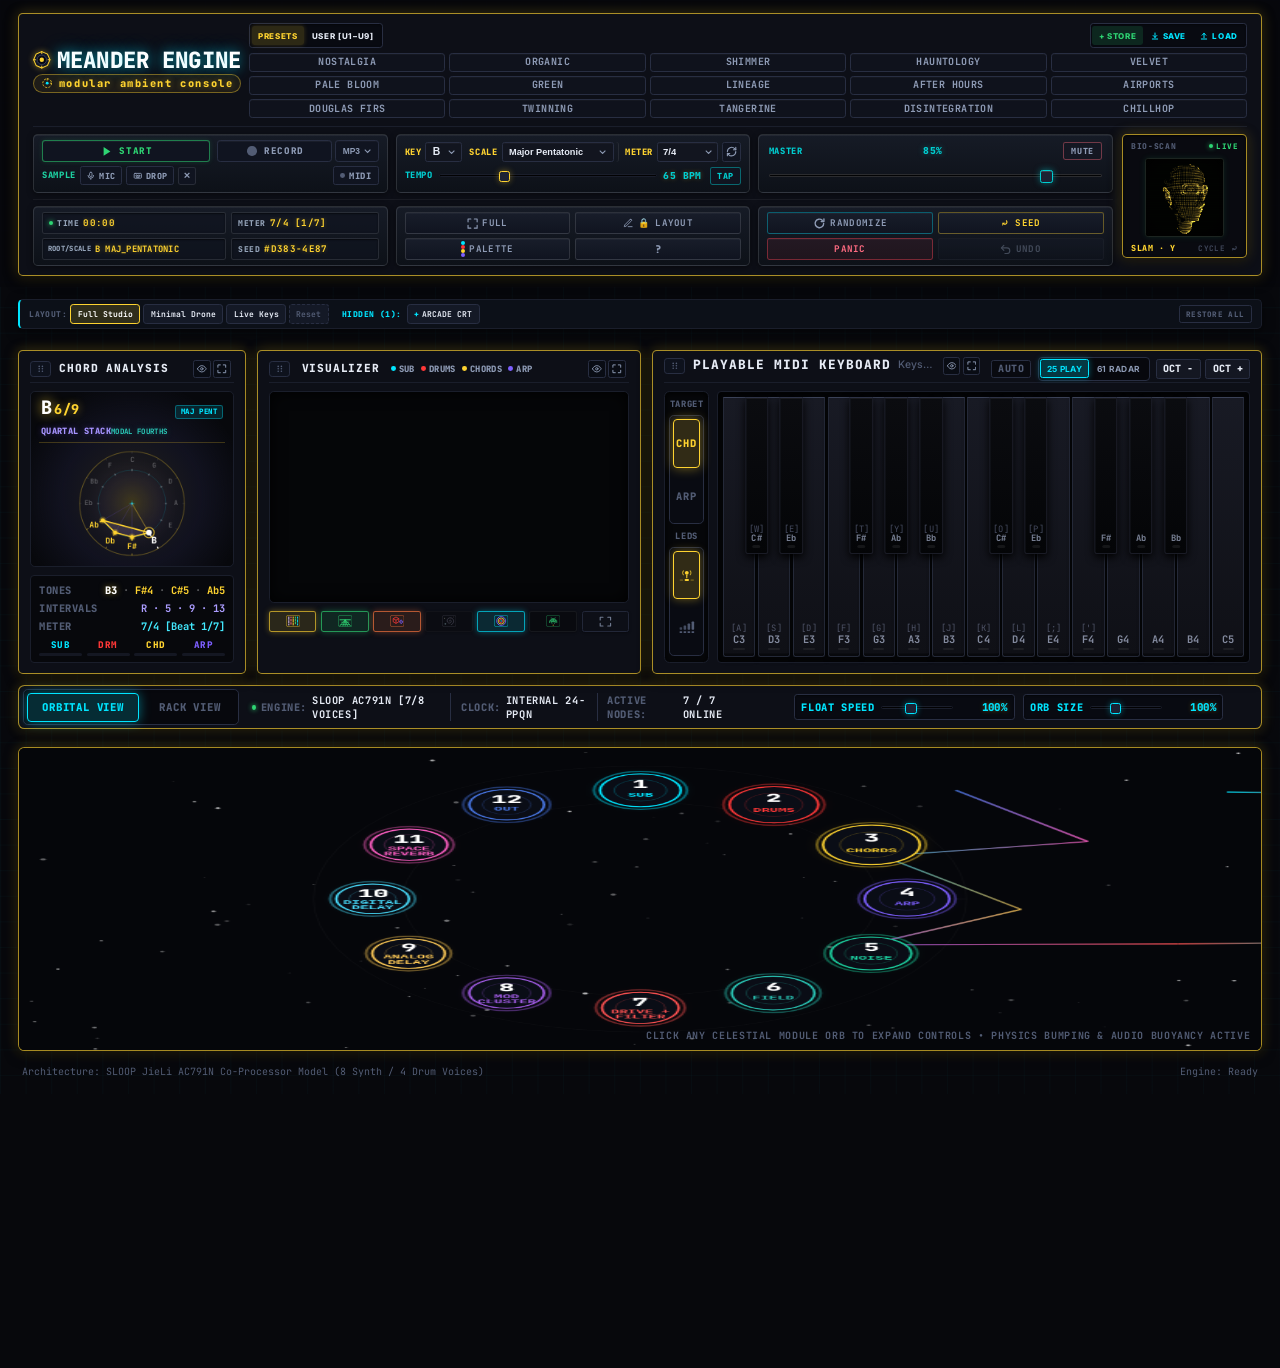
==== commit 1fc243a4: "Fix desktop split-view dedicated FX window and create decoupled mobile-app.css resolving mobile head" ====
--- a/index.html
+++ b/index.html
@@ -30,6 +30,7 @@
 <link href="https://fonts.googleapis.com/css2?family=JetBrains+Mono:wght@400;500;600;700;800;900&family=Inter:wght@400;500;600;700;800;900&display=swap" rel="stylesheet">
 <link rel="stylesheet" href="css/slambient.css">
 <link rel="stylesheet" href="css/field-recorder.css">
+<link rel="stylesheet" href="css/mobile-app.css">
 </head>
 <body>
 
@@ -1069,6 +1070,19 @@
 
       <!-- 2. FULL-SIZED EURORACK STUDIO FX PEDALBOARD (10 Inserts) -->
       <div class="studio-fx-pedalboard" id="studioFxPedalboard" data-module-id="fxChain">
+        <!-- SPLIT VIEW DEDICATED WINDOW HEADER -->
+        <div class="split-fx-header" id="splitFxHeader">
+          <div class="split-fx-title">
+            <span class="split-fx-icon">🎛️</span>
+            <span class="split-fx-label">STUDIO EFFECTS RACK // SPLIT MONITOR</span>
+            <span class="split-fx-tag">5 CONSOLIDATED UNITS</span>
+          </div>
+          <button type="button" class="btn-rail-expand" onclick="setLowerDeckMode('fx')" title="Expand to Full Eurorack Studio FX Rack">
+            <span>FULL RACK</span>
+            <svg viewBox="0 0 16 16" width="10" height="10" fill="none"><path d="M2 8h10M8 4l4 4-4 4" stroke="currentColor" stroke-width="1.8" stroke-linecap="round" stroke-linejoin="round"/></svg>
+          </button>
+        </div>
+
         <div class="pedalboard-routing-ribbon" id="pedalboardRoutingRibbon">
           <div class="routing-ribbon-left">
             <span class="routing-node-badge stream-bus">BUS PRE</span>
@@ -1875,7 +1889,7 @@
           <div class="split-rail-header">
             <div class="split-rail-title">
               <span class="rail-icon">🎛️</span>
-              <span class="rail-label">STUDIO FX RAIL</span>
+              <span class="rail-label">STUDIO EFFECTS RACK // SPLIT MONITOR</span>
               <span class="rail-tag">5 CONSOLIDATED UNITS</span>
             </div>
             <button type="button" class="btn-rail-expand" onclick="setLowerDeckMode('fx')" title="Expand to Full Eurorack Studio FX Rack">
--- a/css/slambient.css
+++ b/css/slambient.css
@@ -4129,49 +4129,131 @@
     width: 100%;
   }
 
-  /* Mode 3: SPLIT VIEW (Two Columns of Instruments on Left, Birds Eye Effects Chain Rack on Right) */
+  /* Mode 3: SPLIT VIEW (Two Columns of Instruments on Left, Dedicated Effects Window on Right) */
   .lower-deck.deck-mode-split .lower-deck-body,
   body.split-view-active .lower-deck-body {
     display: flex;
     flex-direction: row;
     gap: 14px;
-    align-items: flex-start;
+    align-items: stretch;
     width: 100%;
+    min-height: 580px;
     box-sizing: border-box;
   }
 
   .lower-deck.deck-mode-split .instruments-deck,
   body.split-view-active .instruments-deck {
-    flex: 1 1 58%;
-    width: 58%;
+    flex: 1 1 56%;
+    width: 56%;
     display: grid !important;
     grid-template-columns: repeat(2, minmax(0, 1fr)) !important;
-    gap: 12px;
+    gap: 10px;
     box-sizing: border-box;
+    align-content: start;
   }
 
   .lower-deck.deck-mode-split .studio-fx-pedalboard,
   body.split-view-active .studio-fx-pedalboard {
-    flex: 0 0 calc(42% - 14px);
-    width: calc(42% - 14px);
+    flex: 0 0 44%;
+    width: 44%;
+    display: flex !important;
+    flex-direction: column;
+    gap: 10px;
+    background: #080b12;
+    border: 1px solid rgba(255, 255, 255, 0.12);
+    border-radius: 6px;
+    padding: 12px;
+    box-shadow: 0 4px 20px rgba(0, 0, 0, 0.5);
+    box-sizing: border-box;
+    align-self: stretch;
+    overflow-y: auto;
+  }
+
+  .split-fx-header {
+    display: none;
+    align-items: center;
+    justify-content: space-between;
+    height: 28px;
+    padding-bottom: 6px;
+    border-bottom: 1px solid rgba(255, 255, 255, 0.08);
+  }
+
+  .lower-deck.deck-mode-split .split-fx-header,
+  body.split-view-active .split-fx-header {
+    display: flex !important;
+  }
+
+  .split-fx-title {
+    display: flex;
+    align-items: center;
+    gap: 6px;
+  }
+
+  .split-fx-title .split-fx-icon {
+    font-size: 13px;
+  }
+
+  .split-fx-title .split-fx-label {
+    font-size: 11px;
+    font-weight: 800;
+    letter-spacing: 0.08em;
+    color: #f1f2f6;
+  }
+
+  .split-fx-title .split-fx-tag {
+    font-family: var(--font-mono, monospace);
+    font-size: 9px;
+    color: #718096;
+    background: rgba(255, 255, 255, 0.05);
+    padding: 1px 5px;
+    border-radius: 3px;
+  }
+
+  .lower-deck.deck-mode-split .studio-fx-grid,
+  body.split-view-active .studio-fx-grid,
+  .lower-deck.deck-mode-split .pedalboard-master-section,
+  body.split-view-active .pedalboard-master-section,
+  .lower-deck.deck-mode-split .split-rail-header,
+  body.split-view-active .split-rail-header {
+    display: none !important;
+  }
+
+  .lower-deck.deck-mode-split .pedalboard-routing-ribbon,
+  body.split-view-active .pedalboard-routing-ribbon {
+    display: flex !important;
+    flex-direction: row;
+    align-items: center;
+    justify-content: space-between;
+    gap: 8px;
+    background: rgba(0, 0, 0, 0.45);
+    border: 1px solid rgba(255, 255, 255, 0.08);
+    border-radius: 4px;
+    padding: 6px 10px;
+    box-shadow: inset 0 1px 3px rgba(0, 0, 0, 0.5);
+  }
+
+  .lower-deck.deck-mode-split .pedalboard-routing-ribbon .routing-ribbon-left,
+  body.split-view-active .pedalboard-routing-ribbon .routing-ribbon-left {
+    flex: 1 1 auto;
+    min-width: 0;
+  }
+
+  .lower-deck.deck-mode-split .pedalboard-routing-ribbon .routing-stream-list,
+  body.split-view-active .pedalboard-routing-ribbon .routing-stream-list {
+    flex-wrap: wrap;
+    gap: 4px;
+  }
+
+  .lower-deck.deck-mode-split .split-fx-rail,
+  body.split-view-active .split-fx-rail {
     display: flex !important;
     flex-direction: column;
     gap: 8px;
-    box-sizing: border-box;
-  }
-
-  .lower-deck.deck-mode-split .studio-fx-grid,
-  body.split-view-active .studio-fx-grid,
-  .lower-deck.deck-mode-split .pedalboard-routing-ribbon,
-  body.split-view-active .pedalboard-routing-ribbon,
-  .lower-deck.deck-mode-split .pedalboard-master-section,
-  body.split-view-active .pedalboard-master-section {
-    display: none !important;
-  }
-
-  .lower-deck.deck-mode-split .split-fx-rail,
-  body.split-view-active .split-fx-rail {
-    display: flex !important;
+    width: 100%;
+    background: transparent;
+    border: none;
+    padding: 0;
+    box-shadow: none;
   }
 
   /* Split FX Rail Default: Hidden unless in deck-mode-split on desktop */
@@ -4735,6 +4817,24 @@
       display: flex;
       flex-direction: column;
       gap: 10px;
+    }
+
+    .lower-deck.deck-mode-split .lower-deck-body,
+    body.split-view-active .lower-deck-body {
+      flex-direction: column;
+      min-height: auto;
+    }
+
+    .lower-deck.deck-mode-split .instruments-deck,
+    body.split-view-active .instruments-deck {
+      width: 100%;
+      flex: 1 1 100%;
+    }
+
+    .lower-deck.deck-mode-split .studio-fx-pedalboard,
+    body.split-view-active .studio-fx-pedalboard {
+      width: 100%;
+      flex: 1 1 100%;
     }
   }
 
@@ -10721,10 +10821,14 @@
     padding: 12px 16px !important;
   }
 
-  .module-fullscreen-active .btn-win-focus {
-    display: none;
-  }
-  .module-fullscreen-active .btn-exit-focus {
+  .module-fullscreen-active .btn-win-focus,
+  .module-fullscreen-active .btn-win-hide,
+  .is-fullscreen .btn-win-focus,
+  .is-fullscreen .btn-win-hide {
+    display: none !important;
+  }
+  .module-fullscreen-active .btn-exit-focus,
+  .is-fullscreen .btn-exit-focus {
     position: absolute !important;
     top: 14px !important;
     right: 16px !important;
@@ -10746,17 +10850,20 @@
     transition: all 0.14s ease !important;
     line-height: 1 !important;
   }
-  .module-fullscreen-active .btn-exit-focus:hover {
+  .module-fullscreen-active .btn-exit-focus:hover,
+  .is-fullscreen .btn-exit-focus:hover {
     background: rgba(255, 71, 87, 0.35) !important;
     border-color: #ff4757 !important;
     color: #ffffff !important;
     box-shadow: 0 0 14px rgba(255, 71, 87, 0.6) !important;
     transform: scale(1.08);
   }
-  .module-fullscreen-active .btn-exit-focus svg {
+  .module-fullscreen-active .btn-exit-focus svg,
+  .is-fullscreen .btn-exit-focus svg {
     display: none !important;
   }
-  .module-fullscreen-active .btn-exit-focus span {
+  .module-fullscreen-active .btn-exit-focus span,
+  .is-fullscreen .btn-exit-focus span {
     display: inline-block !important;
     font-size: 0 !important;
     line-height: 0 !important;
@@ -10764,7 +10871,8 @@
     height: 16px;
     text-align: center;
   }
-  .module-fullscreen-active .btn-exit-focus span::after {
+  .module-fullscreen-active .btn-exit-focus span::after,
+  .is-fullscreen .btn-exit-focus span::after {
     content: "✕";
     font-size: 16px !important;
     line-height: 16px !important;
@@ -10775,18 +10883,23 @@
   .module-fullscreen-active .strip-header,
   .module-fullscreen-active .panel-header,
   .module-fullscreen-active .pedal-card-header,
-  .module-fullscreen-active .module-header {
+  .module-fullscreen-active .module-header,
+  .is-fullscreen .panel-header {
     padding-right: 56px !important;
     box-sizing: border-box !important;
     flex-wrap: nowrap !important;
   }
   .module-fullscreen-active,
-  .module-fullscreen-active * {
+  .module-fullscreen-active *,
+  .is-fullscreen,
+  .is-fullscreen * {
     -webkit-user-drag: none !important;
     user-drag: none !important;
   }
   .module-fullscreen-active .module-win-drag,
-  .module-fullscreen-active .upper-drag-handle {
+  .module-fullscreen-active .upper-drag-handle,
+  .is-fullscreen .module-win-drag,
+  .is-fullscreen .upper-drag-handle {
     display: none !important;
   }
 
@@ -10799,7 +10912,7 @@
     inset: 0;
     background: rgba(0, 0, 0, 0.75);
     z-index: 240000;
-    pointer-events: auto;
+    pointer-events: none;
   }
 
   /* Hidden module in dock */
--- a/css/mobile-app.css
+++ b/css/mobile-app.css
@@ -0,0 +1,642 @@
+/* ==========================================================================
+   DECOUPLED VERTICAL MOBILE ARCHITECTURE (css/mobile-app.css)
+   Dedicated standalone mobile app layout layer (@media max-width: 780px).
+   Decoupled from desktop grid calculations so mobile and desktop layouts can
+   evolve independently without regression.
+   ========================================================================== */
+
+@media (max-width: 780px) and (orientation: portrait), (max-width: 640px) {
+
+  /* ------------------------------------------------------------------------
+     1. TOP-BAR GRID CONTAINER & DECOUPLED FLOW
+     ------------------------------------------------------------------------ */
+  .header-bar-wrapper {
+    position: static !important;
+    display: block !important;
+    width: 100% !important;
+    max-width: 100% !important;
+    margin: 0 !important;
+    padding: 0 !important;
+    box-sizing: border-box !important;
+  }
+
+  header.top-bar {
+    display: grid !important;
+    grid-template-columns: minmax(0, 1fr) minmax(0, 1fr) !important;
+    gap: 8px !important;
+    width: 100% !important;
+    max-width: 100% !important;
+    padding: 10px !important;
+    box-sizing: border-box !important;
+    overflow: visible !important;
+  }
+
+  .top-bar-stacks,
+  .top-bar-stack-main,
+  .transport-row,
+  .readout-row {
+    display: contents !important;
+  }
+
+  /* ------------------------------------------------------------------------
+     2. ORDER 1: BRAND HEADER, SUB-HEADER PILL, SAVE/LOAD & PRESET SLIDER
+     ------------------------------------------------------------------------ */
+  .brand-row {
+    grid-column: 1 / -1 !important;
+    order: 1 !important;
+    display: flex !important;
+    flex-direction: column !important;
+    align-items: center !important;
+    justify-content: center !important;
+    gap: 10px !important;
+    width: 100% !important;
+    max-width: 100% !important;
+    min-width: 0 !important;
+    box-sizing: border-box !important;
+  }
+
+  .brand-group {
+    width: 100% !important;
+    max-width: 100% !important;
+    display: flex !important;
+    flex-direction: column !important;
+    align-items: center !important;
+    justify-content: center !important;
+    text-align: center !important;
+    gap: 6px !important;
+    margin: 0 auto !important;
+  }
+
+  .app-title {
+    width: auto !important;
+    max-width: 100% !important;
+    display: inline-flex !important;
+    align-items: center !important;
+    justify-content: center !important;
+    gap: 8px !important;
+    font-size: clamp(22px, 6.6vw, 29px) !important;
+    text-align: center !important;
+    margin: 0 auto !important;
+    padding: 0 !important;
+  }
+
+  .app-title-letters {
+    justify-content: center !important;
+    gap: 2px !important;
+    flex: 0 1 auto !important;
+  }
+
+  /* Sub-header pill: strictly contained within pill border */
+  .app-sub {
+    width: auto !important;
+    max-width: 96% !important;
+    display: inline-flex !important;
+    align-items: center !important;
+    justify-content: center !important;
+    gap: 6px !important;
+    padding: 4px 12px !important;
+    margin: 0 auto !important;
+    font-size: clamp(10px, 2.9vw, 12px) !important;
+    letter-spacing: 0.6px !important;
+    white-space: nowrap !important;
+    overflow: hidden !important;
+    text-overflow: ellipsis !important;
+    border-radius: 999px !important;
+    box-sizing: border-box !important;
+  }
+
+  .app-sub-letters {
+    justify-content: center !important;
+    gap: 1.5px !important;
+    flex: 0 1 auto !important;
+  }
+
+  /* Preset Group & Save/Load Controls: strictly inside outer border */
+  .preset-group {
+    width: 100% !important;
+    max-width: 100% !important;
+    min-width: 0 !important;
+    display: flex !important;
+    flex-direction: column !important;
+    align-items: stretch !important;
+    gap: 6px !important;
+    box-sizing: border-box !important;
+    overflow: hidden !important;
+  }
+
+  .preset-bank-header {
+    display: flex !important;
+    flex-direction: row !important;
+    flex-wrap: wrap !important;
+    align-items: center !important;
+    justify-content: space-between !important;
+    gap: 4px !important;
+    width: 100% !important;
+    max-width: 100% !important;
+    box-sizing: border-box !important;
+    margin: 0 !important;
+  }
+
+  .preset-bank-tabs {
+    flex: 1 1 auto !important;
+    min-width: 0 !important;
+    display: flex !important;
+    gap: 2px !important;
+    padding: 2px !important;
+    box-sizing: border-box !important;
+  }
+
+  .patch-bank-actions {
+    flex: 1 1 auto !important;
+    min-width: 0 !important;
+    display: flex !important;
+    gap: 2px !important;
+    padding: 2px !important;
+    box-sizing: border-box !important;
+  }
+
+  .btn-bank-tab,
+  .btn-preset-io {
+    flex: 1 1 0 !important;
+    min-width: 0 !important;
+    height: 28px !important;
+    padding: 0 5px !important;
+    font-size: 10px !important;
+    font-weight: 800 !important;
+    letter-spacing: 0.3px !important;
+    white-space: nowrap !important;
+    display: inline-flex !important;
+    align-items: center !important;
+    justify-content: center !important;
+    box-sizing: border-box !important;
+  }
+
+  /* Preset Selection Slider Bar: full width, never blocked on right side */
+  .preset-bar,
+  #presetBarFactory,
+  #presetBarUser {
+    width: 100% !important;
+    max-width: 100% !important;
+    min-width: 0 !important;
+    margin: 0 !important;
+    padding: 4px 2px !important;
+    display: grid !important;
+    grid-auto-flow: column !important;
+    grid-template-columns: none !important;
+    grid-template-rows: repeat(3, 28px) !important;
+    grid-auto-columns: minmax(105px, max-content) !important;
+    gap: 5px !important;
+    overflow-x: auto !important;
+    overflow-y: hidden !important;
+    -webkit-overflow-scrolling: touch !important;
+    scroll-snap-type: x proximity !important;
+    scrollbar-width: none !important;
+    -webkit-mask-image: none !important;
+    mask-image: none !important;
+    box-sizing: border-box !important;
+  }
+
+  .preset-bar::-webkit-scrollbar {
+    display: none !important;
+  }
+
+  .preset-bar .btn-preset-chip,
+  #presetBarUser .user-slot-chip {
+    width: 100% !important;
+    max-width: none !important;
+    height: 28px !important;
+    padding: 0 10px !important;
+    font-size: 11px !important;
+    font-weight: 700 !important;
+    white-space: nowrap !important;
+    display: inline-flex !important;
+    align-items: center !important;
+    justify-content: center !important;
+    box-sizing: border-box !important;
+  }
+
+  /* ------------------------------------------------------------------------
+     3. ORDER 2: TRANSPORT CONTROLS (Start / Record / Sample / Export)
+     ------------------------------------------------------------------------ */
+  .header-sec-transport {
+    grid-column: 1 / -1 !important;
+    order: 2 !important;
+    width: 100% !important;
+    height: auto !important;
+    min-height: auto !important;
+    max-height: none !important;
+    display: flex !important;
+    flex-direction: column !important;
+    gap: 6px !important;
+    padding: 8px !important;
+    box-sizing: border-box !important;
+  }
+
+  .header-sec-transport .transport-row-top {
+    display: grid !important;
+    grid-template-columns: 1.15fr 1fr 64px !important;
+    gap: 6px !important;
+    width: 100% !important;
+    height: 38px !important;
+    align-items: center !important;
+  }
+
+  .header-sec-transport .transport-row-top .btn-main-play {
+    width: 100% !important;
+    height: 38px !important;
+    padding: 0 8px !important;
+    font-size: 12px !important;
+    margin: 0 !important;
+  }
+
+  .header-sec-transport .transport-row-top .rec-ctrl-wrap {
+    grid-column: 2 / 4 !important;
+    display: grid !important;
+    grid-template-columns: 1fr 64px !important;
+    gap: 6px !important;
+    width: 100% !important;
+    height: 38px !important;
+  }
+
+  .header-sec-transport .transport-row-top .rec-ctrl-wrap .btn-record {
+    width: 100% !important;
+    height: 38px !important;
+    padding: 0 8px !important;
+    font-size: 11.5px !important;
+  }
+
+  .header-sec-transport .transport-row-top .rec-ctrl-wrap .custom-dropdown-wrap,
+  .header-sec-transport .transport-row-top .rec-ctrl-wrap .record-format-select {
+    width: 64px !important;
+    height: 38px !important;
+    min-width: 64px !important;
+  }
+
+  .header-sec-transport .transport-row-top .rec-ctrl-wrap .custom-dropdown-trigger {
+    height: 38px !important;
+    font-size: 11px !important;
+    padding: 0 6px !important;
+  }
+
+  .header-sec-transport .transport-row-bottom {
+    display: flex !important;
+    align-items: center !important;
+    gap: 6px !important;
+    width: 100% !important;
+    height: 36px !important;
+  }
+
+  .header-sec-transport .transport-row-bottom .sample-ctrl {
+    flex: 1 1 auto !important;
+    min-width: 0 !important;
+    height: 36px !important;
+    padding: 0 6px !important;
+    gap: 4px !important;
+    display: flex !important;
+    align-items: center !important;
+    background: #06070a !important;
+    border: 1px solid var(--border-light) !important;
+    border-radius: 4px !important;
+  }
+
+  .header-sec-transport .transport-row-bottom .sample-ctrl .tag {
+    font-size: 10.5px !important;
+    min-width: auto !important;
+    padding-right: 2px !important;
+  }
+
+  .header-sec-transport .transport-row-bottom .sample-ctrl .btn-field {
+    height: 28px !important;
+    padding: 0 6px !important;
+    font-size: 10.5px !important;
+    flex: 1 1 0 !important;
+    min-width: 0 !important;
+  }
+
+  .header-sec-transport .transport-row-bottom .btn-header-midi {
+    flex: 0 0 56px !important;
+    width: 56px !important;
+    height: 36px !important;
+    font-size: 10.5px !important;
+  }
+
+  /* ------------------------------------------------------------------------
+     4. ORDER 3: HARMONY & CLOCK (Zero Overlapping Labels)
+     ------------------------------------------------------------------------ */
+  .header-sec-harmony {
+    grid-column: 1 / -1 !important;
+    order: 3 !important;
+    width: 100% !important;
+    height: auto !important;
+    min-height: auto !important;
+    max-height: none !important;
+    display: flex !important;
+    flex-direction: column !important;
+    gap: 6px !important;
+    padding: 8px !important;
+    box-sizing: border-box !important;
+  }
+
+  .header-sec-harmony .harmony-row-top {
+    display: flex !important;
+    flex-direction: column !important;
+    gap: 6px !important;
+    width: 100% !important;
+    height: auto !important;
+  }
+
+  .header-sec-harmony .harmony-row-top .root-scale-ctrl {
+    width: 100% !important;
+    flex: none !important;
+    height: 36px !important;
+    padding: 0 8px !important;
+    margin: 0 !important;
+    border: 1px solid var(--border-light) !important;
+    background: #06070a !important;
+    border-radius: 4px !important;
+    display: flex !important;
+    align-items: center !important;
+    gap: 6px !important;
+    box-sizing: border-box !important;
+  }
+
+  .header-sec-harmony .harmony-row-top .time-sig-ctrl {
+    width: 100% !important;
+    flex: none !important;
+    height: 36px !important;
+    padding: 0 8px !important;
+    margin: 0 !important;
+    border: 1px solid var(--border-light) !important;
+    background: #06070a !important;
+    border-radius: 4px !important;
+    display: flex !important;
+    align-items: center !important;
+    justify-content: space-between !important;
+    gap: 6px !important;
+    box-sizing: border-box !important;
+  }
+
+  .header-sec-harmony .harmony-row-bottom {
+    width: 100% !important;
+    height: 36px !important;
+    margin: 0 !important;
+    padding: 0 !important;
+  }
+
+  .header-sec-harmony .harmony-row-bottom.tempo-ctrl,
+  .header-sec-harmony .harmony-row-bottom .tempo-ctrl {
+    width: 100% !important;
+    height: 36px !important;
+    padding: 0 8px !important;
+    border: 1px solid var(--border-light) !important;
+    background: #06070a !important;
+    border-radius: 4px !important;
+    display: flex !important;
+    align-items: center !important;
+    gap: 8px !important;
+    box-sizing: border-box !important;
+  }
+
+  /* ------------------------------------------------------------------------
+     5. ORDER 4: MASTER VOLUME POD
+     ------------------------------------------------------------------------ */
+  .master-vol-pod {
+    grid-column: 1 / -1 !important;
+    order: 4 !important;
+    width: 100% !important;
+    height: auto !important;
+    min-height: 54px !important;
+    max-height: none !important;
+    padding: 6px 10px !important;
+  }
+
+  /* ------------------------------------------------------------------------
+     6. ORDER 5: TIME / METER / ROOT-SCALE / SEED
+        Double-stacked, thinner horizontal module spanning full screen width
+     ------------------------------------------------------------------------ */
+  .sys-readout {
+    grid-column: 1 / -1 !important;
+    order: 5 !important;
+    aspect-ratio: auto !important;
+    width: 100% !important;
+    height: auto !important;
+    min-height: 58px !important;
+    max-height: none !important;
+    display: grid !important;
+    grid-template-columns: minmax(0, 1.15fr) minmax(0, 1fr) !important;
+    grid-template-rows: repeat(2, 24px) !important;
+    gap: 4px 6px !important;
+    padding: 6px 8px !important;
+    box-sizing: border-box !important;
+    background: linear-gradient(180deg, #141923 0%, #0b0e15 100%) !important;
+    border: 1px solid rgba(255, 255, 255, 0.12) !important;
+    border-radius: 6px !important;
+  }
+
+  .sys-readout .telemetry-pill {
+    display: flex !important;
+    flex-direction: row !important;
+    align-items: center !important;
+    justify-content: space-between !important;
+    height: 24px !important;
+    min-height: 24px !important;
+    max-height: 24px !important;
+    padding: 0 8px !important;
+    gap: 6px !important;
+    background: #06070a !important;
+    border: 1px solid var(--border-light) !important;
+    border-radius: 4px !important;
+    box-sizing: border-box !important;
+  }
+
+  .sys-readout .telemetry-pill .pill-k {
+    font-size: 9.5px !important;
+    font-weight: 800 !important;
+    color: #94a3b8 !important;
+    white-space: nowrap !important;
+    flex-shrink: 0 !important;
+  }
+
+  .sys-readout .telemetry-pill .val {
+    font-size: 11px !important;
+    font-weight: 800 !important;
+    text-align: right !important;
+    white-space: nowrap !important;
+    overflow: hidden !important;
+    text-overflow: ellipsis !important;
+    width: auto !important;
+  }
+
+  /* ------------------------------------------------------------------------
+     7. ORDER 6: DUAL SYMMETRICAL COCKPIT SQUARES
+        Left Square: Randomize / Seed / Panic / Undo (.header-sec-gen)
+        Right Square: S.L.A.M. Phosphor 3D Spin (.eno-standalone-pod)
+     ------------------------------------------------------------------------ */
+  .header-sec-gen {
+    grid-column: 1 !important;
+    order: 6 !important;
+    aspect-ratio: 1 / 1 !important;
+    width: 100% !important;
+    height: auto !important;
+    min-height: 0 !important;
+    max-height: none !important;
+    display: grid !important;
+    grid-template-columns: 1fr 1fr !important;
+    grid-template-rows: 1fr 1fr !important;
+    gap: 6px !important;
+    padding: 8px !important;
+    box-sizing: border-box !important;
+    background: #090a10 !important;
+    border: 1px solid rgba(255, 255, 255, 0.14) !important;
+    border-radius: 6px !important;
+    margin: 0 !important;
+    align-self: stretch !important;
+  }
+
+  .header-sec-gen > .btn-randomize-all,
+  .header-sec-gen > .btn-header-util {
+    width: 100% !important;
+    height: 100% !important;
+    min-height: 0 !important;
+    padding: 4px !important;
+    display: flex !important;
+    flex-direction: column !important;
+    align-items: center !important;
+    justify-content: center !important;
+    gap: 4px !important;
+    font-size: 10.5px !important;
+    font-weight: 800 !important;
+    letter-spacing: 0.4px !important;
+    border-radius: 5px !important;
+    text-align: center !important;
+    box-sizing: border-box !important;
+  }
+
+  .header-sec-gen > .btn-randomize-all svg,
+  .header-sec-gen > .btn-header-util svg {
+    width: 16px !important;
+    height: 16px !important;
+    flex-shrink: 0 !important;
+  }
+
+  .eno-standalone-pod {
+    grid-column: 2 !important;
+    order: 6 !important;
+    aspect-ratio: 1 / 1 !important;
+    width: 100% !important;
+    height: auto !important;
+    min-height: 0 !important;
+    max-height: none !important;
+    display: flex !important;
+    flex-direction: column !important;
+    align-items: center !important;
+    justify-content: space-between !important;
+    padding: 8px !important;
+    box-sizing: border-box !important;
+    background: #090a10 !important;
+    border: 1px solid var(--eno-glow-border, var(--border-light)) !important;
+    border-radius: 6px !important;
+    margin: 0 !important;
+    align-self: stretch !important;
+  }
+
+  .eno-standalone-pod .eno-crt-screen {
+    flex: 1 1 auto !important;
+    width: 100% !important;
+    max-width: none !important;
+    height: auto !important;
+    min-height: 0 !important;
+    aspect-ratio: 1 / 1 !important;
+    display: flex !important;
+    align-items: center !important;
+    justify-content: center !important;
+    margin: 2px 0 !important;
+    position: relative !important;
+  }
+
+  .eno-standalone-pod #enoWidgetCanvas {
+    position: relative !important;
+    inset: auto !important;
+    width: auto !important;
+    height: 100% !important;
+    max-width: 100% !important;
+    max-height: 100% !important;
+    aspect-ratio: 1 / 1 !important;
+    object-fit: contain !important;
+    margin: auto !important;
+    display: block !important;
+  }
+
+  /* ------------------------------------------------------------------------
+     8. ORDER 7: SYSTEM UTILITIES BAR
+     ------------------------------------------------------------------------ */
+  .header-sec-utils {
+    grid-column: 1 / -1 !important;
+    order: 7 !important;
+    width: 100% !important;
+    height: auto !important;
+    min-height: auto !important;
+    max-height: none !important;
+    display: grid !important;
+    grid-template-columns: 1fr 1fr !important;
+    grid-template-rows: auto !important;
+    gap: 6px !important;
+    padding: 6px !important;
+  }
+
+  /* ------------------------------------------------------------------------
+     9. STUDIO FX RACK VIEW: FULL MODULE NAMES & SCROLL CLEARANCE
+     ------------------------------------------------------------------------ */
+  .studio-fx-pedalboard,
+  .lower-deck {
+    padding-bottom: 96px !important;
+  }
+
+  .pedal-chassis .pedal-card-header {
+    display: flex !important;
+    align-items: center !important;
+    justify-content: space-between !important;
+    gap: 6px !important;
+    flex-wrap: nowrap !important;
+    padding: 6px 8px !important;
+  }
+
+  .pedal-chassis .pedal-header-left {
+    flex: 1 1 auto !important;
+    min-width: 0 !important;
+    display: flex !important;
+    align-items: center !important;
+    gap: 6px !important;
+    overflow: visible !important;
+  }
+
+  .pedal-chassis .pedal-card-title {
+    font-size: 12px !important;
+    font-weight: 800 !important;
+    white-space: nowrap !important;
+    overflow: visible !important;
+    text-overflow: clip !important;
+    max-width: none !important;
+    flex: 1 1 auto !important;
+  }
+
+  /* Hide redundant badges/handles on mobile when not in edit mode so FX names never cut off */
+  body:not(.workspace-edit-mode) .pedal-chassis .pedal-drag-handle,
+  body:not(.workspace-edit-mode) .pedal-chassis .pedal-io-tag,
+  body:not(.workspace-edit-mode) .pedal-chassis .module-window-controls .btn-win-hide,
+  body:not(.workspace-edit-mode) .pedal-chassis .module-window-controls .btn-win-focus {
+    display: none !important;
+  }
+
+  /* ------------------------------------------------------------------------
+     10. FULLSCREEN VISUALIZER & MODULE FOCUS SAFEGUARDS
+     ------------------------------------------------------------------------ */
+  .scope-panel.is-fullscreen,
+  .module-fullscreen-active {
+    z-index: 260000 !important;
+  }
+
+  body.module-focus-open::after {
+    pointer-events: none !important;
+  }
+}
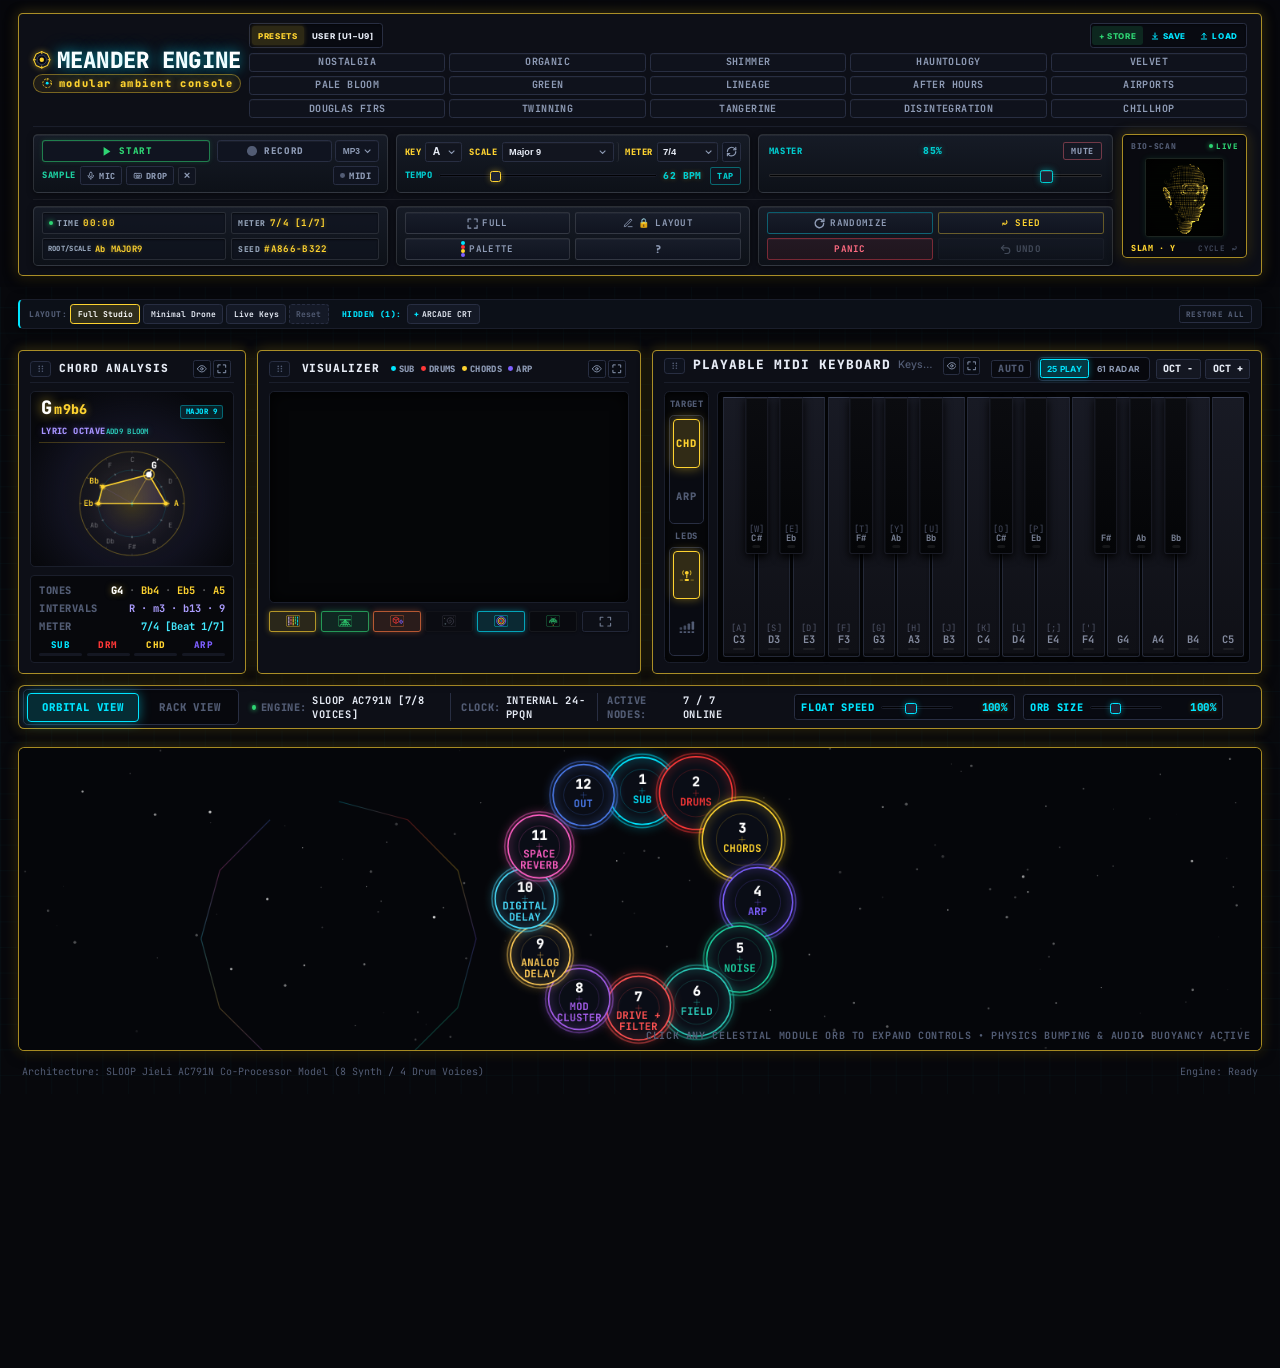
==== commit 85286090: "feat(split-view): display all 10 Studio FX modules plus Master Out in Split View monitor and routing" ====
--- a/index.html
+++ b/index.html
@@ -1075,7 +1075,7 @@
           <div class="split-fx-title">
             <span class="split-fx-icon">🎛️</span>
             <span class="split-fx-label">STUDIO EFFECTS RACK // SPLIT MONITOR</span>
-            <span class="split-fx-tag">5 CONSOLIDATED UNITS</span>
+            <span class="split-fx-tag" id="deckStreamActiveCount">10 FX MODULES + MASTER OUT</span>
           </div>
           <button type="button" class="btn-rail-expand" onclick="setLowerDeckMode('fx')" title="Expand to Full Eurorack Studio FX Rack">
             <span>FULL RACK</span>
@@ -1884,13 +1884,13 @@
       </div>
         </div>
 
-        <!-- 3. SPLIT VIEW MINI-CARDS VERTICAL RAIL (5 Consolidated Units, 52-60px compact) -->
+        <!-- 3. SPLIT VIEW MINI-CARDS VERTICAL RAIL (All 10 Studio FX Modules + Master Out) -->
         <div class="split-fx-rail" id="splitFxRail">
           <div class="split-rail-header">
             <div class="split-rail-title">
               <span class="rail-icon">🎛️</span>
               <span class="rail-label">STUDIO EFFECTS RACK // SPLIT MONITOR</span>
-              <span class="rail-tag">5 CONSOLIDATED UNITS</span>
+              <span class="rail-tag">10 FX MODULES + MASTER OUT</span>
             </div>
             <button type="button" class="btn-rail-expand" onclick="setLowerDeckMode('fx')" title="Expand to Full Eurorack Studio FX Rack">
               <span>FULL RACK</span>
@@ -1899,128 +1899,298 @@
           </div>
 
           <div class="split-rail-cards" id="splitRailCards">
-            <!-- UNIT 1: DRIVE & FILTER -->
-            <div class="mini-fx-card mini-fx-unit-1" id="miniCard_unit1" data-unit="unit1" style="--unit-accent: #ff5252;">
+            <!-- 1. TUBE DRIVE (OVERDRIVE) -->
+            <div class="mini-fx-card" id="miniCard_OVERDRIVE" data-pedal="OVERDRIVE" data-unit="OVERDRIVE" style="--unit-accent: #ff5252;">
               <div class="mini-fx-pip" aria-hidden="true"></div>
               <div class="mini-fx-badge-group">
-                <span class="mini-fx-slot">#01</span>
-                <span class="mini-fx-name" title="Unit 1: Drive & Filter">DRV/FLT</span>
+                <span class="mini-fx-slot" id="mini_slot_OVERDRIVE">#01</span>
+                <span class="mini-fx-name" title="1. Tube Drive (Asymmetric Analog Saturation)">DRIVE</span>
               </div>
               <div class="mini-fx-sliders">
                 <div class="mini-fx-slider-row" title="Drive Gain">
                   <span class="mini-fx-lbl">DRV</span>
-                  <input type="range" class="mini-fx-range" id="mini_slider_drive" min="0.2" max="8.0" step="0.1" value="2.0" oninput="syncMiniParam('OVERDRIVE', 'drive', this.value, 'lbl_mini_drive', 'x')">
-                  <span class="mini-fx-val" id="lbl_mini_drive">2.0x</span>
+                  <input type="range" class="mini-fx-range" id="mini_slider_OVERDRIVE_drive" min="0.2" max="8.0" step="0.1" value="2.0" oninput="syncMiniParam('OVERDRIVE', 'drive', this.value, 'lbl_mini_OVERDRIVE_drive', 'x')">
+                  <span class="mini-fx-val" id="lbl_mini_OVERDRIVE_drive">2.0x</span>
                 </div>
-                <div class="mini-fx-slider-row" title="Filter Cutoff">
-                  <span class="mini-fx-lbl">CUT</span>
-                  <input type="range" class="mini-fx-range" id="mini_slider_cutoff" min="60" max="12000" step="20" value="2400" oninput="syncMiniParam('FILTER', 'cutoff', this.value, 'lbl_mini_cutoff', 'Hz')">
-                  <span class="mini-fx-val" id="lbl_mini_cutoff">2.4k</span>
+                <div class="mini-fx-slider-row" title="Drive Wet/Dry Mix">
+                  <span class="mini-fx-lbl">MIX</span>
+                  <input type="range" class="mini-fx-range" id="mini_slider_OVERDRIVE_mix" min="0" max="100" step="1" value="50" oninput="syncMiniParam('OVERDRIVE', 'mix', this.value, 'lbl_mini_OVERDRIVE_mix', '%')">
+                  <span class="mini-fx-val" id="lbl_mini_OVERDRIVE_mix">50%</span>
                 </div>
               </div>
               <div class="mini-fx-actions">
-                <button type="button" class="btn-mini-fx-pwr active" id="mini_pwr_unit1" onclick="toggleUnitBypass('unit1', event)" title="Toggle Drive & Filter Bypass">PWR</button>
-                <button type="button" class="btn-mini-fx-edit" onclick="inspectConsolidatedUnit('unit1', event)" title="Inspect full Drive & Filter controls">EDIT ↗</button>
+                <button type="button" class="btn-mini-fx-shift" id="mini_up_OVERDRIVE" onclick="shiftMasterDspChain('OVERDRIVE', -1, event)" title="Move Up in Signal Chain">↑</button>
+                <button type="button" class="btn-mini-fx-shift" id="mini_dn_OVERDRIVE" onclick="shiftMasterDspChain('OVERDRIVE', 1, event)" title="Move Down in Signal Chain">↓</button>
+                <button type="button" class="btn-mini-fx-pwr" id="mini_pwr_OVERDRIVE" onclick="togglePedalBypass('OVERDRIVE', event)" title="Toggle Tube Drive Bypass">PWR</button>
+                <button type="button" class="btn-mini-fx-edit" onclick="inspectConsolidatedUnit('OVERDRIVE', event)" title="Inspect Tube Drive full controls">EDIT ↗</button>
               </div>
             </div>
 
-            <!-- UNIT 2: MOD CLUSTER -->
-            <div class="mini-fx-card mini-fx-unit-2" id="miniCard_unit2" data-unit="unit2" style="--unit-accent: #a55eea;">
+            <!-- 2. SVF FILTER (FILTER) -->
+            <div class="mini-fx-card" id="miniCard_FILTER" data-pedal="FILTER" data-unit="FILTER" style="--unit-accent: #2ed573;">
               <div class="mini-fx-pip" aria-hidden="true"></div>
               <div class="mini-fx-badge-group">
-                <span class="mini-fx-slot">#02</span>
-                <span class="mini-fx-name" title="Unit 2: Modulation Cluster">MOD</span>
+                <span class="mini-fx-slot" id="mini_slot_FILTER">#02</span>
+                <span class="mini-fx-name" title="2. SVF Filter & Envelope">FILTER</span>
               </div>
               <div class="mini-fx-sliders">
-                <div class="mini-fx-slider-row" title="Modulation Rate">
-                  <span class="mini-fx-lbl">RATE</span>
-                  <input type="range" class="mini-fx-range" id="mini_slider_mod_rate" min="0.1" max="10.0" step="0.1" value="0.35" oninput="syncMiniModParam('rate', this.value, 'lbl_mini_mod_rate', 'Hz')">
-                  <span class="mini-fx-val" id="lbl_mini_mod_rate">0.35Hz</span>
+                <div class="mini-fx-slider-row" title="Filter Cutoff Frequency">
+                  <span class="mini-fx-lbl">CUT</span>
+                  <input type="range" class="mini-fx-range" id="mini_slider_FILTER_cutoff" min="60" max="12000" step="20" value="2200" oninput="syncMiniParam('FILTER', 'cutoff', this.value, 'lbl_mini_FILTER_cutoff', 'Hz')">
+                  <span class="mini-fx-val" id="lbl_mini_FILTER_cutoff">2.2k</span>
                 </div>
-                <div class="mini-fx-slider-row" title="Modulation Depth">
-                  <span class="mini-fx-lbl">DPTH</span>
-                  <input type="range" class="mini-fx-range" id="mini_slider_mod_depth" min="0" max="100" step="1" value="65" oninput="syncMiniModParam('depth', this.value, 'lbl_mini_mod_depth', '%')">
-                  <span class="mini-fx-val" id="lbl_mini_mod_depth">65%</span>
+                <div class="mini-fx-slider-row" title="Filter Resonance (Q)">
+                  <span class="mini-fx-lbl">RES</span>
+                  <input type="range" class="mini-fx-range" id="mini_slider_FILTER_res" min="0.1" max="12.0" step="0.1" value="2.4" oninput="syncMiniParam('FILTER', 'res', this.value, 'lbl_mini_FILTER_res', 'Q')">
+                  <span class="mini-fx-val" id="lbl_mini_FILTER_res">2.4</span>
                 </div>
               </div>
               <div class="mini-fx-actions">
-                <button type="button" class="btn-mini-fx-pwr active" id="mini_pwr_unit2" onclick="toggleUnitBypass('unit2', event)" title="Toggle Mod Cluster Bypass">PWR</button>
-                <button type="button" class="btn-mini-fx-edit" onclick="inspectConsolidatedUnit('unit2', event)" title="Inspect full Modulation Cluster">EDIT ↗</button>
+                <button type="button" class="btn-mini-fx-shift" id="mini_up_FILTER" onclick="shiftMasterDspChain('FILTER', -1, event)" title="Move Up in Signal Chain">↑</button>
+                <button type="button" class="btn-mini-fx-shift" id="mini_dn_FILTER" onclick="shiftMasterDspChain('FILTER', 1, event)" title="Move Down in Signal Chain">↓</button>
+                <button type="button" class="btn-mini-fx-pwr active" id="mini_pwr_FILTER" onclick="togglePedalBypass('FILTER', event)" title="Toggle Filter Bypass">PWR</button>
+                <button type="button" class="btn-mini-fx-edit" onclick="inspectConsolidatedUnit('FILTER', event)" title="Inspect SVF Filter full controls">EDIT ↗</button>
               </div>
             </div>
 
-            <!-- UNIT 3: ANALOG TAPE DELAY -->
-            <div class="mini-fx-card mini-fx-unit-3" id="miniCard_unit3" data-unit="unit3" style="--unit-accent: #feca57;">
+            <!-- 3. OPTO TREMOLO (TREMOLO) -->
+            <div class="mini-fx-card" id="miniCard_TREMOLO" data-pedal="TREMOLO" data-unit="TREMOLO" style="--unit-accent: #00d2d3;">
               <div class="mini-fx-pip" aria-hidden="true"></div>
               <div class="mini-fx-badge-group">
-                <span class="mini-fx-slot">#03</span>
-                <span class="mini-fx-name" title="Unit 3: Analog Tape Delay">TAPE</span>
+                <span class="mini-fx-slot" id="mini_slot_TREMOLO">#03</span>
+                <span class="mini-fx-name" title="3. Optical Tremolo & Stereo Pan">TREMOLO</span>
+              </div>
+              <div class="mini-fx-sliders">
+                <div class="mini-fx-slider-row" title="Tremolo Rate">
+                  <span class="mini-fx-lbl">RATE</span>
+                  <input type="range" class="mini-fx-range" id="mini_slider_TREMOLO_rate" min="0.2" max="12.0" step="0.1" value="3.5" oninput="syncMiniParam('TREMOLO', 'rate', this.value, 'lbl_mini_TREMOLO_rate', 'Hz')">
+                  <span class="mini-fx-val" id="lbl_mini_TREMOLO_rate">3.5Hz</span>
+                </div>
+                <div class="mini-fx-slider-row" title="Tremolo Depth">
+                  <span class="mini-fx-lbl">DPTH</span>
+                  <input type="range" class="mini-fx-range" id="mini_slider_TREMOLO_depth" min="0" max="100" step="1" value="60" oninput="syncMiniParam('TREMOLO', 'depth', this.value, 'lbl_mini_TREMOLO_depth', '%')">
+                  <span class="mini-fx-val" id="lbl_mini_TREMOLO_depth">60%</span>
+                </div>
+              </div>
+              <div class="mini-fx-actions">
+                <button type="button" class="btn-mini-fx-shift" id="mini_up_TREMOLO" onclick="shiftMasterDspChain('TREMOLO', -1, event)" title="Move Up in Signal Chain">↑</button>
+                <button type="button" class="btn-mini-fx-shift" id="mini_dn_TREMOLO" onclick="shiftMasterDspChain('TREMOLO', 1, event)" title="Move Down in Signal Chain">↓</button>
+                <button type="button" class="btn-mini-fx-pwr" id="mini_pwr_TREMOLO" onclick="togglePedalBypass('TREMOLO', event)" title="Toggle Opto Tremolo Bypass">PWR</button>
+                <button type="button" class="btn-mini-fx-edit" onclick="inspectConsolidatedUnit('TREMOLO', event)" title="Inspect Opto Tremolo full controls">EDIT ↗</button>
+              </div>
+            </div>
+
+            <!-- 4. 12-POLE PHASER (PHASER) -->
+            <div class="mini-fx-card" id="miniCard_PHASER" data-pedal="PHASER" data-unit="PHASER" style="--unit-accent: #e056fd;">
+              <div class="mini-fx-pip" aria-hidden="true"></div>
+              <div class="mini-fx-badge-group">
+                <span class="mini-fx-slot" id="mini_slot_PHASER">#04</span>
+                <span class="mini-fx-name" title="4. 12-Pole All-Pass Phaser">PHASER</span>
+              </div>
+              <div class="mini-fx-sliders">
+                <div class="mini-fx-slider-row" title="Phaser Sweep Rate">
+                  <span class="mini-fx-lbl">RATE</span>
+                  <input type="range" class="mini-fx-range" id="mini_slider_PHASER_rate" min="0.05" max="6.0" step="0.05" value="0.35" oninput="syncMiniParam('PHASER', 'rate', this.value, 'lbl_mini_PHASER_rate', 'Hz')">
+                  <span class="mini-fx-val" id="lbl_mini_PHASER_rate">0.35Hz</span>
+                </div>
+                <div class="mini-fx-slider-row" title="Phaser Sweep Depth">
+                  <span class="mini-fx-lbl">DPTH</span>
+                  <input type="range" class="mini-fx-range" id="mini_slider_PHASER_depth" min="0" max="100" step="1" value="65" oninput="syncMiniParam('PHASER', 'depth', this.value, 'lbl_mini_PHASER_depth', '%')">
+                  <span class="mini-fx-val" id="lbl_mini_PHASER_depth">65%</span>
+                </div>
+              </div>
+              <div class="mini-fx-actions">
+                <button type="button" class="btn-mini-fx-shift" id="mini_up_PHASER" onclick="shiftMasterDspChain('PHASER', -1, event)" title="Move Up in Signal Chain">↑</button>
+                <button type="button" class="btn-mini-fx-shift" id="mini_dn_PHASER" onclick="shiftMasterDspChain('PHASER', 1, event)" title="Move Down in Signal Chain">↓</button>
+                <button type="button" class="btn-mini-fx-pwr" id="mini_pwr_PHASER" onclick="togglePedalBypass('PHASER', event)" title="Toggle 12-Pole Phaser Bypass">PWR</button>
+                <button type="button" class="btn-mini-fx-edit" onclick="inspectConsolidatedUnit('PHASER', event)" title="Inspect 12-Pole Phaser full controls">EDIT ↗</button>
+              </div>
+            </div>
+
+            <!-- 5. ANALOG FLANGER (FLANGER) -->
+            <div class="mini-fx-card" id="miniCard_FLANGER" data-pedal="FLANGER" data-unit="FLANGER" style="--unit-accent: #54a0ff;">
+              <div class="mini-fx-pip" aria-hidden="true"></div>
+              <div class="mini-fx-badge-group">
+                <span class="mini-fx-slot" id="mini_slot_FLANGER">#05</span>
+                <span class="mini-fx-name" title="5. Analog Comb-Filter Flanger">FLANGER</span>
+              </div>
+              <div class="mini-fx-sliders">
+                <div class="mini-fx-slider-row" title="Flanger LFO Rate">
+                  <span class="mini-fx-lbl">RATE</span>
+                  <input type="range" class="mini-fx-range" id="mini_slider_FLANGER_rate" min="0.05" max="5.0" step="0.05" value="0.25" oninput="syncMiniParam('FLANGER', 'rate', this.value, 'lbl_mini_FLANGER_rate', 'Hz')">
+                  <span class="mini-fx-val" id="lbl_mini_FLANGER_rate">0.25Hz</span>
+                </div>
+                <div class="mini-fx-slider-row" title="Flanger Comb Depth">
+                  <span class="mini-fx-lbl">DPTH</span>
+                  <input type="range" class="mini-fx-range" id="mini_slider_FLANGER_depth" min="0" max="100" step="1" value="70" oninput="syncMiniParam('FLANGER', 'depth', this.value, 'lbl_mini_FLANGER_depth', '%')">
+                  <span class="mini-fx-val" id="lbl_mini_FLANGER_depth">70%</span>
+                </div>
+              </div>
+              <div class="mini-fx-actions">
+                <button type="button" class="btn-mini-fx-shift" id="mini_up_FLANGER" onclick="shiftMasterDspChain('FLANGER', -1, event)" title="Move Up in Signal Chain">↑</button>
+                <button type="button" class="btn-mini-fx-shift" id="mini_dn_FLANGER" onclick="shiftMasterDspChain('FLANGER', 1, event)" title="Move Down in Signal Chain">↓</button>
+                <button type="button" class="btn-mini-fx-pwr" id="mini_pwr_FLANGER" onclick="togglePedalBypass('FLANGER', event)" title="Toggle Analog Flanger Bypass">PWR</button>
+                <button type="button" class="btn-mini-fx-edit" onclick="inspectConsolidatedUnit('FLANGER', event)" title="Inspect Analog Flanger full controls">EDIT ↗</button>
+              </div>
+            </div>
+
+            <!-- 6. TAPE DELAY (DELAY) -->
+            <div class="mini-fx-card" id="miniCard_DELAY" data-pedal="DELAY" data-unit="DELAY" style="--unit-accent: #ff793f;">
+              <div class="mini-fx-pip" aria-hidden="true"></div>
+              <div class="mini-fx-badge-group">
+                <span class="mini-fx-slot" id="mini_slot_DELAY">#06</span>
+                <span class="mini-fx-name" title="6. Analog Tape Delay">T-DELAY</span>
               </div>
               <div class="mini-fx-sliders">
                 <div class="mini-fx-slider-row" title="Tape Delay Time">
                   <span class="mini-fx-lbl">TIME</span>
-                  <input type="range" class="mini-fx-range" id="mini_slider_tape_time" min="0.05" max="2.5" step="0.01" value="0.38" oninput="syncMiniParam('DELAY', 'time', this.value, 'lbl_mini_tape_time', 's')">
-                  <span class="mini-fx-val" id="lbl_mini_tape_time">380ms</span>
+                  <input type="range" class="mini-fx-range" id="mini_slider_DELAY_time" min="0.05" max="1.5" step="0.025" value="0.38" oninput="syncMiniParam('DELAY', 'time', this.value, 'lbl_mini_DELAY_time', 's')">
+                  <span class="mini-fx-val" id="lbl_mini_DELAY_time">380ms</span>
                 </div>
-                <div class="mini-fx-slider-row" title="Motor Wow & Flutter">
-                  <span class="mini-fx-lbl">FLUT</span>
-                  <input type="range" class="mini-fx-range" id="mini_slider_tape_flutter" min="0" max="100" step="1" value="35" oninput="syncMiniParam('TAPE_ECHO', 'flutter', this.value, 'lbl_mini_tape_flutter', '%')">
-                  <span class="mini-fx-val" id="lbl_mini_tape_flutter">35%</span>
+                <div class="mini-fx-slider-row" title="Tape Delay Wet/Dry Mix">
+                  <span class="mini-fx-lbl">MIX</span>
+                  <input type="range" class="mini-fx-range" id="mini_slider_DELAY_mix" min="0" max="100" step="1" value="42" oninput="syncMiniParam('DELAY', 'mix', this.value, 'lbl_mini_DELAY_mix', '%')">
+                  <span class="mini-fx-val" id="lbl_mini_DELAY_mix">42%</span>
                 </div>
               </div>
               <div class="mini-fx-actions">
-                <button type="button" class="btn-mini-fx-pwr active" id="mini_pwr_unit3" onclick="toggleUnitBypass('unit3', event)" title="Toggle Tape Delay Bypass">PWR</button>
-                <button type="button" class="btn-mini-fx-edit" onclick="inspectConsolidatedUnit('unit3', event)" title="Inspect full Tape Delay controls">EDIT ↗</button>
+                <button type="button" class="btn-mini-fx-shift" id="mini_up_DELAY" onclick="shiftMasterDspChain('DELAY', -1, event)" title="Move Up in Signal Chain">↑</button>
+                <button type="button" class="btn-mini-fx-shift" id="mini_dn_DELAY" onclick="shiftMasterDspChain('DELAY', 1, event)" title="Move Down in Signal Chain">↓</button>
+                <button type="button" class="btn-mini-fx-pwr active" id="mini_pwr_DELAY" onclick="togglePedalBypass('DELAY', event)" title="Toggle Tape Delay Bypass">PWR</button>
+                <button type="button" class="btn-mini-fx-edit" onclick="inspectConsolidatedUnit('DELAY', event)" title="Inspect Tape Delay full controls">EDIT ↗</button>
               </div>
             </div>
 
-            <!-- UNIT 4: DIGITAL DELAY -->
-            <div class="mini-fx-card mini-fx-unit-4" id="miniCard_unit4" data-unit="unit4" style="--unit-accent: #48dbfb;">
+            <!-- 7. TAPE ECHO (TAPE_ECHO) -->
+            <div class="mini-fx-card" id="miniCard_TAPE_ECHO" data-pedal="TAPE_ECHO" data-unit="TAPE_ECHO" style="--unit-accent: #feca57;">
               <div class="mini-fx-pip" aria-hidden="true"></div>
               <div class="mini-fx-badge-group">
-                <span class="mini-fx-slot">#04</span>
-                <span class="mini-fx-name" title="Unit 4: Digital Delay">D-DLY</span>
+                <span class="mini-fx-slot" id="mini_slot_TAPE_ECHO">#07</span>
+                <span class="mini-fx-name" title="7. 3-Head Multi-Tap Tape Echo">T-ECHO</span>
               </div>
               <div class="mini-fx-sliders">
-                <div class="mini-fx-slider-row" title="Delay Division Time">
-                  <span class="mini-fx-lbl">TIME</span>
-                  <input type="range" class="mini-fx-range" id="mini_slider_dig_time" min="0.02" max="2.0" step="0.01" value="0.375" oninput="syncMiniParam('DIGITAL_DELAY', 'time', this.value, 'lbl_mini_dig_time', 's')">
-                  <span class="mini-fx-val" id="lbl_mini_dig_time">375ms</span>
+                <div class="mini-fx-slider-row" title="Tape Capstan Motor Speed">
+                  <span class="mini-fx-lbl">SPD</span>
+                  <input type="range" class="mini-fx-range" id="mini_slider_TAPE_ECHO_speed" min="0.2" max="2.5" step="0.05" value="1.0" oninput="syncMiniParam('TAPE_ECHO', 'speed', this.value, 'lbl_mini_TAPE_ECHO_speed', 'x')">
+                  <span class="mini-fx-val" id="lbl_mini_TAPE_ECHO_speed">1.0x</span>
                 </div>
-                <div class="mini-fx-slider-row" title="Delay Feedback">
-                  <span class="mini-fx-lbl">FDBK</span>
-                  <input type="range" class="mini-fx-range" id="mini_slider_dig_fdbk" min="0" max="95" step="1" value="45" oninput="syncMiniParam('DIGITAL_DELAY', 'feedback', this.value, 'lbl_mini_dig_fdbk', '%')">
-                  <span class="mini-fx-val" id="lbl_mini_dig_fdbk">45%</span>
+                <div class="mini-fx-slider-row" title="Tape Echo Wet/Dry Mix">
+                  <span class="mini-fx-lbl">MIX</span>
+                  <input type="range" class="mini-fx-range" id="mini_slider_TAPE_ECHO_mix" min="0" max="100" step="1" value="45" oninput="syncMiniParam('TAPE_ECHO', 'mix', this.value, 'lbl_mini_TAPE_ECHO_mix', '%')">
+                  <span class="mini-fx-val" id="lbl_mini_TAPE_ECHO_mix">45%</span>
                 </div>
               </div>
               <div class="mini-fx-actions">
-                <button type="button" class="btn-mini-fx-pwr active" id="mini_pwr_unit4" onclick="toggleUnitBypass('unit4', event)" title="Toggle Digital Delay Bypass">PWR</button>
-                <button type="button" class="btn-mini-fx-edit" onclick="inspectConsolidatedUnit('unit4', event)" title="Inspect full Digital Delay controls">EDIT ↗</button>
+                <button type="button" class="btn-mini-fx-shift" id="mini_up_TAPE_ECHO" onclick="shiftMasterDspChain('TAPE_ECHO', -1, event)" title="Move Up in Signal Chain">↑</button>
+                <button type="button" class="btn-mini-fx-shift" id="mini_dn_TAPE_ECHO" onclick="shiftMasterDspChain('TAPE_ECHO', 1, event)" title="Move Down in Signal Chain">↓</button>
+                <button type="button" class="btn-mini-fx-pwr" id="mini_pwr_TAPE_ECHO" onclick="togglePedalBypass('TAPE_ECHO', event)" title="Toggle Tape Echo Bypass">PWR</button>
+                <button type="button" class="btn-mini-fx-edit" onclick="inspectConsolidatedUnit('TAPE_ECHO', event)" title="Inspect Tape Echo full controls">EDIT ↗</button>
               </div>
             </div>
 
-            <!-- UNIT 5: REVERB & SPACE -->
-            <div class="mini-fx-card mini-fx-unit-5" id="miniCard_unit5" data-unit="unit5" style="--unit-accent: #ff5fc4;">
+            <!-- 8. DIGITAL DELAY (DIGITAL_DELAY) -->
+            <div class="mini-fx-card" id="miniCard_DIGITAL_DELAY" data-pedal="DIGITAL_DELAY" data-unit="DIGITAL_DELAY" style="--unit-accent: #48dbfb;">
               <div class="mini-fx-pip" aria-hidden="true"></div>
               <div class="mini-fx-badge-group">
-                <span class="mini-fx-slot">#05</span>
-                <span class="mini-fx-name" title="Unit 5: Reverb & Space">SPACE</span>
+                <span class="mini-fx-slot" id="mini_slot_DIGITAL_DELAY">#08</span>
+                <span class="mini-fx-name" title="8. Stereo Ping-Pong Digital Delay">D-DELAY</span>
+              </div>
+              <div class="mini-fx-sliders">
+                <div class="mini-fx-slider-row" title="Digital Delay Time">
+                  <span class="mini-fx-lbl">TIME</span>
+                  <input type="range" class="mini-fx-range" id="mini_slider_DIGITAL_DELAY_time" min="0.02" max="2.0" step="0.01" value="0.375" oninput="syncMiniParam('DIGITAL_DELAY', 'time', this.value, 'lbl_mini_DIGITAL_DELAY_time', 's')">
+                  <span class="mini-fx-val" id="lbl_mini_DIGITAL_DELAY_time">375ms</span>
+                </div>
+                <div class="mini-fx-slider-row" title="Digital Delay Feedback">
+                  <span class="mini-fx-lbl">FDBK</span>
+                  <input type="range" class="mini-fx-range" id="mini_slider_DIGITAL_DELAY_feedback" min="0" max="85" step="1" value="45" oninput="syncMiniParam('DIGITAL_DELAY', 'feedback', this.value, 'lbl_mini_DIGITAL_DELAY_feedback', '%')">
+                  <span class="mini-fx-val" id="lbl_mini_DIGITAL_DELAY_feedback">45%</span>
+                </div>
+              </div>
+              <div class="mini-fx-actions">
+                <button type="button" class="btn-mini-fx-shift" id="mini_up_DIGITAL_DELAY" onclick="shiftMasterDspChain('DIGITAL_DELAY', -1, event)" title="Move Up in Signal Chain">↑</button>
+                <button type="button" class="btn-mini-fx-shift" id="mini_dn_DIGITAL_DELAY" onclick="shiftMasterDspChain('DIGITAL_DELAY', 1, event)" title="Move Down in Signal Chain">↓</button>
+                <button type="button" class="btn-mini-fx-pwr" id="mini_pwr_DIGITAL_DELAY" onclick="togglePedalBypass('DIGITAL_DELAY', event)" title="Toggle Digital Delay Bypass">PWR</button>
+                <button type="button" class="btn-mini-fx-edit" onclick="inspectConsolidatedUnit('DIGITAL_DELAY', event)" title="Inspect Digital Delay full controls">EDIT ↗</button>
+              </div>
+            </div>
+
+            <!-- 9. SPACE DELAY (SPACE_DELAY) -->
+            <div class="mini-fx-card" id="miniCard_SPACE_DELAY" data-pedal="SPACE_DELAY" data-unit="SPACE_DELAY" style="--unit-accent: #ff9f43;">
+              <div class="mini-fx-pip" aria-hidden="true"></div>
+              <div class="mini-fx-badge-group">
+                <span class="mini-fx-slot" id="mini_slot_SPACE_DELAY">#09</span>
+                <span class="mini-fx-name" title="9. Space Delay Diffusion & Flutter">S-DELAY</span>
+              </div>
+              <div class="mini-fx-sliders">
+                <div class="mini-fx-slider-row" title="Space Delay Time">
+                  <span class="mini-fx-lbl">TIME</span>
+                  <input type="range" class="mini-fx-range" id="mini_slider_SPACE_DELAY_time" min="0.1" max="2.5" step="0.025" value="0.52" oninput="syncMiniParam('SPACE_DELAY', 'time', this.value, 'lbl_mini_SPACE_DELAY_time', 's')">
+                  <span class="mini-fx-val" id="lbl_mini_SPACE_DELAY_time">520ms</span>
+                </div>
+                <div class="mini-fx-slider-row" title="Space Delay Flutter">
+                  <span class="mini-fx-lbl">FLUT</span>
+                  <input type="range" class="mini-fx-range" id="mini_slider_SPACE_DELAY_flutter" min="0" max="100" step="1" value="40" oninput="syncMiniParam('SPACE_DELAY', 'flutter', this.value, 'lbl_mini_SPACE_DELAY_flutter', '%')">
+                  <span class="mini-fx-val" id="lbl_mini_SPACE_DELAY_flutter">40%</span>
+                </div>
+              </div>
+              <div class="mini-fx-actions">
+                <button type="button" class="btn-mini-fx-shift" id="mini_up_SPACE_DELAY" onclick="shiftMasterDspChain('SPACE_DELAY', -1, event)" title="Move Up in Signal Chain">↑</button>
+                <button type="button" class="btn-mini-fx-shift" id="mini_dn_SPACE_DELAY" onclick="shiftMasterDspChain('SPACE_DELAY', 1, event)" title="Move Down in Signal Chain">↓</button>
+                <button type="button" class="btn-mini-fx-pwr" id="mini_pwr_SPACE_DELAY" onclick="togglePedalBypass('SPACE_DELAY', event)" title="Toggle Space Delay Bypass">PWR</button>
+                <button type="button" class="btn-mini-fx-edit" onclick="inspectConsolidatedUnit('SPACE_DELAY', event)" title="Inspect Space Delay full controls">EDIT ↗</button>
+              </div>
+            </div>
+
+            <!-- 10. SPACE REVERB & CHORUS (SPACE) -->
+            <div class="mini-fx-card" id="miniCard_SPACE" data-pedal="SPACE" data-unit="SPACE" style="--unit-accent: #ff5fc4;">
+              <div class="mini-fx-pip" aria-hidden="true"></div>
+              <div class="mini-fx-badge-group">
+                <span class="mini-fx-slot" id="mini_slot_SPACE">#10</span>
+                <span class="mini-fx-name" title="10. Space Reverb & Stereo Chorus">REVERB</span>
               </div>
               <div class="mini-fx-sliders">
                 <div class="mini-fx-slider-row" title="Reverb Size / Decay">
                   <span class="mini-fx-lbl">SIZE</span>
-                  <input type="range" class="mini-fx-range" id="mini_slider_spc_size" min="10" max="95" step="1" value="65" oninput="syncMiniParam('SPACE', 'weather', this.value, 'lbl_mini_spc_size', '%')">
-                  <span class="mini-fx-val" id="lbl_mini_spc_size">65%</span>
+                  <input type="range" class="mini-fx-range" id="mini_slider_SPACE_decay" min="10" max="95" step="1" value="65" oninput="syncMiniParam('SPACE', 'decay', this.value, 'lbl_mini_SPACE_decay', '%')">
+                  <span class="mini-fx-val" id="lbl_mini_SPACE_decay">65%</span>
                 </div>
                 <div class="mini-fx-slider-row" title="Reverb Wet/Dry Mix">
                   <span class="mini-fx-lbl">MIX</span>
-                  <input type="range" class="mini-fx-range" id="mini_slider_spc_mix" min="0" max="100" step="1" value="48" oninput="syncMiniParam('SPACE', 'mix', this.value, 'lbl_mini_spc_mix', '%')">
-                  <span class="mini-fx-val" id="lbl_mini_spc_mix">48%</span>
+                  <input type="range" class="mini-fx-range" id="mini_slider_SPACE_mix" min="0" max="100" step="1" value="48" oninput="syncMiniParam('SPACE', 'mix', this.value, 'lbl_mini_SPACE_mix', '%')">
+                  <span class="mini-fx-val" id="lbl_mini_SPACE_mix">48%</span>
                 </div>
               </div>
               <div class="mini-fx-actions">
-                <button type="button" class="btn-mini-fx-pwr active" id="mini_pwr_unit5" onclick="toggleUnitBypass('unit5', event)" title="Toggle Reverb & Space Bypass">PWR</button>
-                <button type="button" class="btn-mini-fx-edit" onclick="inspectConsolidatedUnit('unit5', event)" title="Inspect full Reverb & Space controls">EDIT ↗</button>
+                <button type="button" class="btn-mini-fx-shift" id="mini_up_SPACE" onclick="shiftMasterDspChain('SPACE', -1, event)" title="Move Up in Signal Chain">↑</button>
+                <button type="button" class="btn-mini-fx-shift" id="mini_dn_SPACE" onclick="shiftMasterDspChain('SPACE', 1, event)" title="Move Down in Signal Chain">↓</button>
+                <button type="button" class="btn-mini-fx-pwr active" id="mini_pwr_SPACE" onclick="togglePedalBypass('SPACE', event)" title="Toggle Space Reverb Bypass">PWR</button>
+                <button type="button" class="btn-mini-fx-edit" onclick="inspectConsolidatedUnit('SPACE', event)" title="Inspect Space Reverb full controls">EDIT ↗</button>
+              </div>
+            </div>
+
+            <!-- 11. TERMINAL MASTER OUT & 3-BAND EQ (MASTER) -->
+            <div class="mini-fx-card mini-fx-master" id="miniCard_MASTER" data-pedal="MASTER" data-unit="MASTER" style="--unit-accent: #4b7bec;">
+              <div class="mini-fx-pip" aria-hidden="true"></div>
+              <div class="mini-fx-badge-group">
+                <span class="mini-fx-slot" id="mini_slot_MASTER">OUT</span>
+                <span class="mini-fx-name" title="Master 3-Band EQ, Tape Saturation & Diffusion Out">MASTER</span>
+              </div>
+              <div class="mini-fx-sliders">
+                <div class="mini-fx-slider-row" title="Diffusion Master Space">
+                  <span class="mini-fx-lbl">SPCE</span>
+                  <input type="range" class="mini-fx-range" id="mini_slider_MASTER_weather" min="0" max="100" step="1" value="45" oninput="syncMiniMasterParam('weather', this.value, 'lbl_mini_MASTER_weather')">
+                  <span class="mini-fx-val" id="lbl_mini_MASTER_weather">45%</span>
+                </div>
+                <div class="mini-fx-slider-row" title="Master Tape Saturation / Drive">
+                  <span class="mini-fx-lbl">DRV</span>
+                  <input type="range" class="mini-fx-range" id="mini_slider_MASTER_drive" min="0" max="100" step="1" value="10" oninput="syncMiniMasterParam('drive', this.value, 'lbl_mini_MASTER_drive')">
+                  <span class="mini-fx-val" id="lbl_mini_MASTER_drive">10%</span>
+                </div>
+              </div>
+              <div class="mini-fx-actions">
+                <button type="button" class="btn-mini-fx-shift" onclick="randomizeSpace()" title="Randomize Master EQ & Out">⚄</button>
+                <button type="button" class="btn-mini-fx-edit" onclick="inspectConsolidatedUnit('MASTER', event)" title="Inspect Master EQ & Out controls">EDIT ↗</button>
               </div>
             </div>
           </div>
@@ -3872,17 +4042,25 @@
         ANALOG_DELAY: { in: delayModuleInput,  out: delayModuleOutput },
         DIGITAL_DELAY:{ in: delayModuleInput,  out: delayModuleOutput },
         SPACE_REVERB: { in: spaceModuleInput,  out: spaceModuleOutput },
-        FILTER: { in: filterModuleInput, out: filterModuleOutput },
-        DELAY:  { in: delayModuleInput,  out: delayModuleOutput },
-        SPACE:  { in: spaceModuleInput,  out: spaceModuleOutput },
-        REVERB: { in: spaceModuleInput,  out: spaceModuleOutput }
+        OVERDRIVE:    { in: filterModuleInput, out: filterModuleOutput },
+        FILTER:       { in: filterModuleInput, out: filterModuleOutput },
+        TREMOLO:      { in: filterModuleInput, out: filterModuleOutput },
+        PHASER:       { in: filterModuleInput, out: filterModuleOutput },
+        FLANGER:      { in: filterModuleInput, out: filterModuleOutput },
+        DELAY:        { in: delayModuleInput,  out: delayModuleOutput },
+        TAPE_ECHO:    { in: delayModuleInput,  out: delayModuleOutput },
+        SPACE_DELAY:  { in: delayModuleInput,  out: delayModuleOutput },
+        SPACE:        { in: spaceModuleInput,  out: spaceModuleOutput },
+        REVERB:       { in: spaceModuleInput,  out: spaceModuleOutput }
       };
 
       let prevNode = masterBusPre;
+      const connectedInNodes = new Set();
       for (let i = 0; i < dspChainOrder.length; i++) {
         const key = dspChainOrder[i];
         const m = modules[key];
-        if (m && m.in && m.out) {
+        if (m && m.in && m.out && !connectedInNodes.has(m.in)) {
+          connectedInNodes.add(m.in);
           prevNode.connect(m.in);
           prevNode = m.out;
         }
@@ -4336,48 +4514,74 @@
   orbB.bump = Math.min(0.8, (orbB.bump || 0) + 0.25);
 }
 
+const DEFAULT_10_PEDAL_ORDER = [
+  "OVERDRIVE", "FILTER", "TREMOLO", "PHASER", "FLANGER",
+  "DELAY", "TAPE_ECHO", "DIGITAL_DELAY", "SPACE_DELAY", "SPACE"
+];
+
+function getExpandedPedalOrder(rawOrder) {
+  const source = Array.isArray(rawOrder) && rawOrder.length ? rawOrder : DEFAULT_10_PEDAL_ORDER;
+  const expanded = [];
+  const seen = new Set();
+
+  source.forEach(key => {
+    const meta = PEDAL_REGISTRY[key];
+    const subKeys = (meta && Array.isArray(meta.subPedals) && meta.subPedals.length) ? meta.subPedals : [key];
+    subKeys.forEach(sk => {
+      if (DEFAULT_10_PEDAL_ORDER.includes(sk) && !seen.has(sk)) {
+        seen.add(sk);
+        expanded.push(sk);
+      }
+    });
+  });
+
+  DEFAULT_10_PEDAL_ORDER.forEach(sk => {
+    if (!seen.has(sk)) {
+      seen.add(sk);
+      expanded.push(sk);
+    }
+  });
+
+  return expanded;
+}
+
 function updatePedalsOrderUI() {
   const container = document.getElementById("studioFxGrid") || document.getElementById("masterDeckUnified");
-
-  // Synchronize pedal cards and slot badges in the pedalboard grid
+  const expandedOrder = getExpandedPedalOrder(dspChainOrder);
+
+  // Synchronize all 10 pedal cards and slot badges in the pedalboard grid
   if (container) {
-    let globalSlot = 1;
+    expandedOrder.forEach((subKey, idx) => {
+      const el = document.getElementById("pedalCard_" + subKey);
+      if (el && !el.closest("#orbitalModalBody")) {
+        container.appendChild(el);
+      }
+
+      const chainNum = idx + 1;
+      const formattedSlot = "#" + (chainNum < 10 ? "0" + chainNum : chainNum);
+      const slotIndexEl = document.getElementById("slotIndex_" + subKey);
+      if (slotIndexEl) slotIndexEl.textContent = formattedSlot;
+
+      const titleEl = document.getElementById("pedalTitle_" + subKey) || (el ? el.querySelector(".panel-header .pedal-card-title, .panel-header > span:first-child") : null);
+      if (titleEl) {
+        const subMeta = PEDAL_REGISTRY[subKey];
+        titleEl.textContent = `${chainNum}. ${subMeta ? subMeta.name : (PEDAL_BASE_NAMES[subKey] || subKey)}`;
+      }
+
+      const slotBadge = document.getElementById("slotBadge_" + subKey);
+      if (slotBadge) {
+        if (idx === 0) slotBadge.textContent = "IN";
+        else if (idx === expandedOrder.length - 1) slotBadge.textContent = "OUT";
+        else slotBadge.textContent = "INSERT";
+      }
+
+      const shiftL = document.getElementById("shiftLeft_" + subKey);
+      const shiftR = document.getElementById("shiftRight_" + subKey);
+      if (shiftL) shiftL.disabled = (idx === 0);
+      if (shiftR) shiftR.disabled = (idx === expandedOrder.length - 1);
+    });
+
     dspChainOrder.forEach((key, idx) => {
-      const meta = PEDAL_REGISTRY[key];
-      const subKeys = (meta && meta.subPedals) ? meta.subPedals : [key];
-
-      subKeys.forEach(subKey => {
-        const el = document.getElementById("pedalCard_" + subKey);
-        if (el && !el.closest("#orbitalModalBody")) {
-          container.appendChild(el);
-        }
-
-        const chainNum = globalSlot;
-        const formattedSlot = "#" + (chainNum < 10 ? "0" + chainNum : chainNum);
-        const slotIndexEl = document.getElementById("slotIndex_" + subKey);
-        if (slotIndexEl) slotIndexEl.textContent = formattedSlot;
-
-        const titleEl = document.getElementById("pedalTitle_" + subKey) || (el ? el.querySelector(".panel-header .pedal-card-title, .panel-header > span:first-child") : null);
-        if (titleEl) {
-          const subMeta = PEDAL_REGISTRY[subKey];
-          titleEl.textContent = `${chainNum}. ${subMeta ? subMeta.name : (PEDAL_BASE_NAMES[subKey] || subKey)}`;
-        }
-
-        const slotBadge = document.getElementById("slotBadge_" + subKey);
-        if (slotBadge) {
-          if (idx === 0 && subKey === subKeys[0]) slotBadge.textContent = "IN";
-          else if (idx === dspChainOrder.length - 1 && subKey === subKeys[subKeys.length - 1]) slotBadge.textContent = "OUT";
-          else slotBadge.textContent = "INSERT";
-        }
-
-        const shiftL = document.getElementById("shiftLeft_" + subKey);
-        const shiftR = document.getElementById("shiftRight_" + subKey);
-        if (shiftL) shiftL.disabled = (idx === 0 && subKey === subKeys[0]);
-        if (shiftR) shiftR.disabled = (idx === dspChainOrder.length - 1 && subKey === subKeys[subKeys.length - 1]);
-
-        globalSlot++;
-      });
-
       if (typeof PEDAL_KEY_TO_ORBITAL_ID !== "undefined" && typeof ORBITAL_MODULES !== "undefined") {
         const orbId = PEDAL_KEY_TO_ORBITAL_ID[key];
         const orb = orbId ? ORBITAL_MODULES.find(o => o.id === orbId) : null;
@@ -4405,7 +4609,7 @@
   if (eqStrip) {
     const outHeader = eqStrip.querySelector(".panel-header > span:first-child");
     if (outHeader) {
-      outHeader.textContent = (typeof globalSlot !== "undefined" && globalSlot) ? `${globalSlot}. OUT` : "OUT";
+      outHeader.textContent = `${expandedOrder.length + 1}. OUT`;
     }
   }
 
@@ -4432,7 +4636,7 @@
   const container = document.getElementById("pedalboardRoutingStream");
   if (!container) return;
 
-  const order = Array.isArray(dspChainOrder) ? dspChainOrder : Object.keys(PEDAL_REGISTRY);
+  const order = getExpandedPedalOrder(dspChainOrder);
   let html = "";
 
   order.forEach((key, idx) => {
@@ -4455,12 +4659,21 @@
   const countEl = document.getElementById("deckStreamActiveCount");
   if (countEl) {
     const activeCount = order.filter(k => !(typeof pedalBypassState !== "undefined" && pedalBypassState[k])).length;
-    countEl.textContent = `${activeCount} / ${order.length} ACTIVE INSERTS`;
+    countEl.textContent = `${activeCount} / ${order.length} ACTIVE FX + OUT`;
   }
 }
 
 function focusOrInspectPedal(key, ev) {
   if (ev && typeof ev.stopPropagation === "function") ev.stopPropagation();
+  if (currentLowerDeckMode === "split") {
+    const miniEl = document.getElementById("miniCard_" + key);
+    if (miniEl) {
+      miniEl.scrollIntoView({ behavior: "smooth", block: "nearest", inline: "nearest" });
+      miniEl.classList.add("pedal-highlight-flash");
+      setTimeout(() => miniEl.classList.remove("pedal-highlight-flash"), 1200);
+      return;
+    }
+  }
   const el = document.getElementById("pedalCard_" + key);
   if (el) {
     el.scrollIntoView({ behavior: "smooth", block: "nearest", inline: "nearest" });
@@ -4567,8 +4780,25 @@
 }
 
 // =========================================================================
-// 5 CONSOLIDATED FX UNITS & SPLIT-VIEW MINI-CARDS ENGINE
+// ALL 10 STUDIO FX MODULES + MASTER OUT SPLIT-VIEW ENGINE
 // =========================================================================
+
+function formatMiniReadout(numVal, unit) {
+  if (unit === "Hz") {
+    if (numVal >= 1000) return (numVal / 1000).toFixed(1) + "k";
+    return (numVal < 10 ? numVal.toFixed(2) : Math.round(numVal)) + "Hz";
+  }
+  if (unit === "s") {
+    return Math.round(numVal * 1000) + "ms";
+  }
+  if (unit === "x") {
+    return numVal.toFixed(1) + "x";
+  }
+  if (unit === "Q") {
+    return numVal.toFixed(1);
+  }
+  return Math.round(numVal) + (unit || "");
+}
 
 function syncMiniParam(pedalKey, paramId, value, lblId, unit) {
   const numVal = parseFloat(value);
@@ -4577,22 +4807,39 @@
   }
   const lbl = document.getElementById(lblId);
   if (lbl) {
-    if (unit === "Hz") {
-      lbl.textContent = numVal >= 1000 ? (numVal / 1000).toFixed(1) + "k" : Math.round(numVal) + "Hz";
-    } else if (unit === "s") {
-      lbl.textContent = Math.round(numVal * 1000) + "ms";
-    } else if (unit === "x") {
-      lbl.textContent = numVal.toFixed(1) + "x";
-    } else {
-      lbl.textContent = Math.round(numVal) + (unit || "");
-    }
+    lbl.textContent = formatMiniReadout(numVal, unit);
   }
 
   const fullSlider = document.getElementById(`slider_${pedalKey}_${paramId}`) ||
-                     (paramId === "cutoff" ? document.getElementById("knobMasterCutoff") : null) ||
-                     (paramId === "weather" ? document.getElementById("knobWeather") : null);
+                     (pedalKey === "FILTER" && paramId === "cutoff" ? document.getElementById("knobMasterCutoff") : null) ||
+                     (pedalKey === "FILTER" && paramId === "res" ? document.getElementById("knobMasterRes") : null) ||
+                     (pedalKey === "DELAY" && paramId === "time" ? document.getElementById("knobDelayTime") : null) ||
+                     (pedalKey === "DELAY" && paramId === "mix" ? document.getElementById("knobDelayMix") : null) ||
+                     (pedalKey === "SPACE" && (paramId === "weather" || paramId === "decay") ? document.getElementById("knobWeather") : null) ||
+                     (pedalKey === "SPACE" && paramId === "mix" ? document.getElementById("knobReverbMix") : null);
   if (fullSlider) {
     fullSlider.value = numVal;
+  }
+}
+
+function syncMiniMasterParam(paramId, value, lblId) {
+  const numVal = parseFloat(value);
+  const lbl = document.getElementById(lblId);
+  if (lbl) {
+    lbl.textContent = Math.round(numVal) + "%";
+  }
+  if (paramId === "weather") {
+    const kWeather = document.getElementById("knobWeather");
+    if (kWeather) kWeather.value = numVal;
+    const lWeather = document.getElementById("lblWeather");
+    if (lWeather) lWeather.textContent = Math.round(numVal) + "%";
+    if (typeof updateAudioParams === "function") updateAudioParams();
+  } else if (paramId === "drive") {
+    const kDrive = document.getElementById("knobMasterDrive");
+    if (kDrive) kDrive.value = numVal;
+    const lDrive = document.getElementById("lblMasterDrive");
+    if (lDrive) lDrive.textContent = Math.round(numVal) + "%";
+    if (typeof updateAudioParams === "function") updateAudioParams();
   }
 }
 
@@ -4633,56 +4880,36 @@
   const btn = document.getElementById("sub_pwr_" + spKey);
   const isEngaged = !(typeof pedalBypassState !== "undefined" && pedalBypassState[spKey]);
   if (btn) btn.classList.toggle("active", isEngaged);
-
-  const unitMap = {
-    OVERDRIVE: "unit1", FILTER: "unit1",
-    TREMOLO: "unit2", PHASER: "unit2", FLANGER: "unit2",
-    DELAY: "unit3", TAPE_ECHO: "unit3",
-    DIGITAL_DELAY: "unit4", SPACE_DELAY: "unit4",
-    SPACE: "unit5"
-  };
-  const uKey = unitMap[spKey];
-  if (uKey) updateUnitBypassUI(uKey);
 }
 
 function renderSplitFxSidebar() {
   const sidebar = document.getElementById("splitRailCards") || document.getElementById("splitFxSidebar");
   if (!sidebar) return;
 
-  const keyToUnit = {
-    DRIVE_FILTER: "unit1",
-    MOD_CLUSTER: "unit2",
-    ANALOG_DELAY: "unit3",
-    DIGITAL_DELAY: "unit4",
-    SPACE_REVERB: "unit5",
-    OVERDRIVE: "unit1",
-    FILTER: "unit1",
-    TREMOLO: "unit2",
-    PHASER: "unit2",
-    FLANGER: "unit2",
-    DELAY: "unit3",
-    TAPE_ECHO: "unit3",
-    SPACE_DELAY: "unit4",
-    SPACE: "unit5"
-  };
-
-  const order = Array.isArray(dspChainOrder) ? dspChainOrder : ["DRIVE_FILTER", "MOD_CLUSTER", "ANALOG_DELAY", "DIGITAL_DELAY", "SPACE_REVERB"];
-  const seenUnits = new Set();
-
-  order.forEach(key => {
-    const unitKey = keyToUnit[key];
-    if (unitKey && !seenUnits.has(unitKey)) {
-      seenUnits.add(unitKey);
-      const card = document.getElementById("miniCard_" + unitKey);
-      if (card) {
-        sidebar.appendChild(card);
-        const idxEl = card.querySelector(".mini-fx-slot, .mini-fx-idx");
-        if (idxEl) {
-          idxEl.textContent = `#0${seenUnits.size}`;
-        }
+  const order = getExpandedPedalOrder(dspChainOrder);
+
+  order.forEach((key, idx) => {
+    const card = document.getElementById("miniCard_" + key);
+    if (card) {
+      sidebar.appendChild(card);
+      const num = idx + 1;
+      const idxEl = document.getElementById("mini_slot_" + key) || card.querySelector(".mini-fx-slot, .mini-fx-idx");
+      if (idxEl) {
+        idxEl.textContent = "#" + (num < 10 ? "0" + num : num);
       }
+      const upBtn = document.getElementById("mini_up_" + key);
+      const dnBtn = document.getElementById("mini_dn_" + key);
+      if (upBtn) upBtn.disabled = (idx === 0);
+      if (dnBtn) dnBtn.disabled = (idx === order.length - 1);
     }
   });
+
+  const masterCard = document.getElementById("miniCard_MASTER");
+  if (masterCard) {
+    sidebar.appendChild(masterCard);
+    const mSlot = document.getElementById("mini_slot_MASTER");
+    if (mSlot) mSlot.textContent = "OUT";
+  }
 
   if (typeof syncAllMiniFxCards === "function") {
     syncAllMiniFxCards();
@@ -4691,6 +4918,10 @@
 
 function toggleUnitBypass(unitKey, event) {
   if (event) event.stopPropagation();
+  if (PEDAL_REGISTRY[unitKey] && !PEDAL_REGISTRY[unitKey].subPedals) {
+    togglePedalBypass(unitKey, event);
+    return;
+  }
   const unitMap = {
     unit1: ["OVERDRIVE", "FILTER"],
     unit2: ["TREMOLO", "PHASER", "FLANGER"],
@@ -4719,10 +4950,22 @@
   });
 
   updateUnitBypassUI(unitKey);
+  if (typeof syncAllMiniFxCards === "function") syncAllMiniFxCards();
   if (typeof renderPedalboardRoutingRibbon === "function") renderPedalboardRoutingRibbon();
 }
 
 function updateUnitBypassUI(unitKey) {
+  if (DEFAULT_10_PEDAL_ORDER.includes(unitKey)) {
+    const isBypassed = !!(typeof pedalBypassState !== "undefined" && pedalBypassState[unitKey]);
+    const miniCard = document.getElementById("miniCard_" + unitKey);
+    const pwrBtn = document.getElementById("mini_pwr_" + unitKey);
+    if (miniCard) miniCard.classList.toggle("bypassed", isBypassed);
+    if (pwrBtn) {
+      pwrBtn.classList.toggle("active", !isBypassed);
+      pwrBtn.title = isBypassed ? `Turn ON ${unitKey}` : `Turn OFF ${unitKey}`;
+    }
+    return;
+  }
   const unitMap = {
     unit1: ["OVERDRIVE", "FILTER"],
     unit2: ["TREMOLO", "PHASER", "FLANGER"],
@@ -4750,7 +4993,9 @@
   if (event) event.stopPropagation();
   setLowerDeckMode("fx");
   let targetEl = null;
-  if (unitKey === "unit1") {
+  if (unitKey === "MASTER") {
+    targetEl = document.getElementById("masterEqOutStrip") || document.getElementById("pedalboardMasterSection");
+  } else if (unitKey === "unit1") {
     targetEl = document.getElementById("pedalCard_FILTER") || document.getElementById("pedalCard_OVERDRIVE");
   } else if (unitKey === "unit2") {
     targetEl = document.getElementById("pedalCard_TREMOLO");
@@ -4761,7 +5006,7 @@
   } else if (unitKey === "unit5") {
     targetEl = document.getElementById("pedalCard_SPACE");
   } else {
-    targetEl = document.getElementById(unitKey) || document.getElementById("pedalCard_" + unitKey);
+    targetEl = document.getElementById("pedalCard_" + unitKey) || document.getElementById(unitKey);
   }
   if (targetEl) {
     targetEl.scrollIntoView({ behavior: "smooth", block: "nearest" });
@@ -4794,9 +5039,9 @@
   if (slider) slider.value = delaySec;
   const readout = document.getElementById("digitalDelayMsReadout");
   if (readout) readout.textContent = `${delayMs}.0 ms [${divStr}]`;
-  const miniSlider = document.getElementById("mini_slider_dig_time");
+  const miniSlider = document.getElementById("mini_slider_DIGITAL_DELAY_time") || document.getElementById("mini_slider_dig_time");
   if (miniSlider) miniSlider.value = delaySec;
-  const miniLbl = document.getElementById("lbl_mini_dig_time");
+  const miniLbl = document.getElementById("lbl_mini_DIGITAL_DELAY_time") || document.getElementById("lbl_mini_dig_time");
   if (miniLbl) miniLbl.textContent = `${delayMs}ms`;
 }
 
@@ -4819,15 +5064,16 @@
 
   if (typeof updateFxParam === "function") {
     updateFxParam("SPACE", "weather", weatherTarget);
+    updateFxParam("SPACE", "decay", weatherTarget);
   }
   const kWeather = document.getElementById("knobWeather");
   if (kWeather) kWeather.value = weatherTarget;
   const lWeather = document.getElementById("lblWeather");
   if (lWeather) lWeather.textContent = weatherTarget + "%";
 
-  const miniS = document.getElementById("mini_slider_spc_size");
+  const miniS = document.getElementById("mini_slider_SPACE_decay") || document.getElementById("mini_slider_spc_size");
   if (miniS) miniS.value = weatherTarget;
-  const miniL = document.getElementById("lbl_mini_spc_size");
+  const miniL = document.getElementById("lbl_mini_SPACE_decay") || document.getElementById("lbl_mini_spc_size");
   if (miniL) miniL.textContent = weatherTarget + "%";
 }
 
@@ -4845,78 +5091,57 @@
 }
 
 function syncAllMiniFxCards() {
-  const drvVal = (typeof fxParamsState !== "undefined" && fxParamsState["OVERDRIVE"] && fxParamsState["OVERDRIVE"]["drive"]) || 2.0;
-  const cutVal = (typeof fxParamsState !== "undefined" && fxParamsState["FILTER"] && fxParamsState["FILTER"]["cutoff"]) || 2400;
-  const sDrv = document.getElementById("mini_slider_drive");
-  const sCut = document.getElementById("mini_slider_cutoff");
-  if (sDrv) sDrv.value = drvVal;
-  if (sCut) sCut.value = cutVal;
-  const lDrv = document.getElementById("lbl_mini_drive");
-  const lCut = document.getElementById("lbl_mini_cutoff");
-  if (lDrv) lDrv.textContent = parseFloat(drvVal).toFixed(1) + "x";
-  if (lCut) lCut.textContent = (cutVal >= 1000 ? (cutVal / 1000).toFixed(1) + "k" : cutVal) + "Hz";
-
-  const modR = (typeof fxParamsState !== "undefined" && fxParamsState["PHASER"] && fxParamsState["PHASER"]["rate"]) || 0.35;
-  const modD = (typeof fxParamsState !== "undefined" && fxParamsState["PHASER"] && fxParamsState["PHASER"]["depth"]) || 65;
-  const sMR = document.getElementById("mini_slider_mod_rate");
-  const sMD = document.getElementById("mini_slider_mod_depth");
-  if (sMR) sMR.value = modR;
-  if (sMD) sMD.value = modD;
-  const lMR = document.getElementById("lbl_mini_mod_rate");
-  const lMD = document.getElementById("lbl_mini_mod_depth");
-  if (lMR) lMR.textContent = parseFloat(modR).toFixed(2) + "Hz";
-  if (lMD) lMD.textContent = Math.round(modD) + "%";
-
-  const tapeT = (typeof fxParamsState !== "undefined" && fxParamsState["DELAY"] && fxParamsState["DELAY"]["time"]) || 0.38;
-  const tapeF = (typeof fxParamsState !== "undefined" && fxParamsState["TAPE_ECHO"] && fxParamsState["TAPE_ECHO"]["flutter"]) || 35;
-  const sTT = document.getElementById("mini_slider_tape_time");
-  const sTF = document.getElementById("mini_slider_tape_flutter");
-  if (sTT) sTT.value = tapeT;
-  if (sTF) sTF.value = tapeF;
-  const lTT = document.getElementById("lbl_mini_tape_time");
-  const lTF = document.getElementById("lbl_mini_tape_flutter");
-  if (lTT) lTT.textContent = Math.round(tapeT * 1000) + "ms";
-  if (lTF) lTF.textContent = Math.round(tapeF) + "%";
-
-  const digT = (typeof fxParamsState !== "undefined" && fxParamsState["DIGITAL_DELAY"] && fxParamsState["DIGITAL_DELAY"]["time"]) || 0.375;
-  const digF = (typeof fxParamsState !== "undefined" && fxParamsState["DIGITAL_DELAY"] && fxParamsState["DIGITAL_DELAY"]["feedback"]) || 45;
-  const sDT = document.getElementById("mini_slider_dig_time");
-  const sDF = document.getElementById("mini_slider_dig_fdbk");
-  if (sDT) sDT.value = digT;
-  if (sDF) sDF.value = digF;
-  const lDT = document.getElementById("lbl_mini_dig_time");
-  const lDF = document.getElementById("lbl_mini_dig_fdbk");
-  if (lDT) lDT.textContent = Math.round(digT * 1000) + "ms";
-  if (lDF) lDF.textContent = Math.round(digF) + "%";
-
-  const spcS = (typeof fxParamsState !== "undefined" && fxParamsState["SPACE"] && fxParamsState["SPACE"]["weather"]) || 65;
-  const spcM = (typeof fxParamsState !== "undefined" && fxParamsState["SPACE"] && fxParamsState["SPACE"]["mix"]) || 48;
-  const sSS = document.getElementById("mini_slider_spc_size");
-  const sSM = document.getElementById("mini_slider_spc_mix");
-  if (sSS) sSS.value = spcS;
-  if (sSM) sSM.value = spcM;
-  const lSS = document.getElementById("lbl_mini_spc_size");
-  const lSM = document.getElementById("lbl_mini_spc_mix");
-  if (lSS) lSS.textContent = Math.round(spcS) + "%";
-  if (lSM) lSM.textContent = Math.round(spcM) + "%";
-
-  const subPedals = ["OVERDRIVE", "FILTER", "TREMOLO", "PHASER", "FLANGER", "DELAY", "TAPE_ECHO", "DIGITAL_DELAY", "SPACE_DELAY", "SPACE"];
-  subPedals.forEach(sp => {
-    const btn = document.getElementById("sub_pwr_" + sp);
-    if (btn) {
-      const isEngaged = !(typeof pedalBypassState !== "undefined" && pedalBypassState[sp]);
-      btn.classList.toggle("active", isEngaged);
-    }
+  const miniSpecs = [
+    { key: "OVERDRIVE", p1: { id: "drive", def: 2.0, unit: "x" }, p2: { id: "mix", def: 50, unit: "%" } },
+    { key: "FILTER", p1: { id: "cutoff", def: 2200, unit: "Hz" }, p2: { id: "res", def: 2.4, unit: "Q" } },
+    { key: "TREMOLO", p1: { id: "rate", def: 3.5, unit: "Hz" }, p2: { id: "depth", def: 60, unit: "%" } },
+    { key: "PHASER", p1: { id: "rate", def: 0.35, unit: "Hz" }, p2: { id: "depth", def: 65, unit: "%" } },
+    { key: "FLANGER", p1: { id: "rate", def: 0.25, unit: "Hz" }, p2: { id: "depth", def: 70, unit: "%" } },
+    { key: "DELAY", p1: { id: "time", def: 0.38, unit: "s" }, p2: { id: "mix", def: 42, unit: "%" } },
+    { key: "TAPE_ECHO", p1: { id: "speed", def: 1.0, unit: "x" }, p2: { id: "mix", def: 45, unit: "%" } },
+    { key: "DIGITAL_DELAY", p1: { id: "time", def: 0.375, unit: "s" }, p2: { id: "feedback", def: 45, unit: "%" } },
+    { key: "SPACE_DELAY", p1: { id: "time", def: 0.52, unit: "s" }, p2: { id: "flutter", def: 40, unit: "%" } },
+    { key: "SPACE", p1: { id: "decay", def: 65, unit: "%" }, p2: { id: "mix", def: 48, unit: "%" } }
+  ];
+
+  miniSpecs.forEach(spec => {
+    const k = spec.key;
+    [spec.p1, spec.p2].forEach(p => {
+      let val = (typeof fxParamsState !== "undefined" && fxParamsState[k] && fxParamsState[k][p.id] !== undefined)
+        ? fxParamsState[k][p.id]
+        : p.def;
+      if (k === "SPACE" && p.id === "decay" && fxParamsState[k] && fxParamsState[k].weather !== undefined) {
+        val = fxParamsState[k].weather;
+      }
+      const sEl = document.getElementById(`mini_slider_${k}_${p.id}`);
+      const lEl = document.getElementById(`lbl_mini_${k}_${p.id}`);
+      if (sEl) sEl.value = val;
+      if (lEl) lEl.textContent = formatMiniReadout(parseFloat(val), p.unit);
+    });
+
+    updateUnitBypassUI(k);
   });
 
-  ["unit1", "unit2", "unit3", "unit4", "unit5"].forEach(updateUnitBypassUI);
+  // Sync Master Out card
+  const kWeather = document.getElementById("knobWeather");
+  const kDrive = document.getElementById("knobMasterDrive");
+  const wVal = kWeather ? parseFloat(kWeather.value) : (typeof weatherVal === "number" ? Math.round(weatherVal * 100) : 45);
+  const dVal = kDrive ? parseFloat(kDrive.value) : 10;
+  const sMW = document.getElementById("mini_slider_MASTER_weather");
+  const lMW = document.getElementById("lbl_mini_MASTER_weather");
+  if (sMW) sMW.value = wVal;
+  if (lMW) lMW.textContent = Math.round(wVal) + "%";
+  const sMD = document.getElementById("mini_slider_MASTER_drive");
+  const lMD = document.getElementById("lbl_mini_MASTER_drive");
+  if (sMD) sMD.value = dVal;
+  if (lMD) lMD.textContent = Math.round(dVal) + "%";
 }
 
 function renderBirdsEyePedalRack() {
   const rack = document.getElementById("pedalBirdsEyeRack");
   if (!rack) return;
 
-  const order = Array.isArray(dspChainOrder) ? dspChainOrder : Object.keys(PEDAL_REGISTRY);
+  const order = getExpandedPedalOrder(dspChainOrder);
   let html = "";
 
   order.forEach((key, idx) => {
@@ -5021,17 +5246,15 @@
   if (window.fxRackManager) {
     dspChainOrder = window.fxRackManager.randomizeChain("SAFE");
   } else {
-    dspChainOrder = [...dspChainOrder].sort(() => Math.random() - 0.5);
+    const expanded = getExpandedPedalOrder(dspChainOrder);
+    dspChainOrder = [...expanded].sort(() => Math.random() - 0.5);
   }
   rewireDspChain(dspChainOrder, false);
 }
 
 function resetDspChain(ev) {
   if (ev && typeof ev.stopPropagation === "function") ev.stopPropagation();
-  const defaultOrder = (window.fxRackManager && !window.fxRackManager.consolidated)
-    ? ['OVERDRIVE', 'FILTER', 'TREMOLO', 'PHASER', 'FLANGER', 'DELAY', 'DIGITAL_DELAY', 'SPACE_DELAY', 'TAPE_ECHO', 'SPACE']
-    : ['DRIVE_FILTER', 'MOD_CLUSTER', 'ANALOG_DELAY', 'DIGITAL_DELAY', 'SPACE_REVERB'];
-  dspChainOrder = [...defaultOrder];
+  dspChainOrder = [...DEFAULT_10_PEDAL_ORDER];
   if (window.fxRackManager) {
     window.fxRackManager.setChainOrder(dspChainOrder, false);
   }
@@ -5042,14 +5265,14 @@
   const container = document.getElementById("masterDspChainList");
   if (!container) return;
 
-  const order = Array.isArray(dspChainOrder) ? dspChainOrder : Object.keys(PEDAL_REGISTRY);
+  const order = getExpandedPedalOrder(dspChainOrder);
   let html = "";
 
   order.forEach((key, idx) => {
     const meta = PEDAL_REGISTRY[key];
     if (!meta) return;
     const isBypassed = !!(typeof pedalBypassState !== "undefined" && pedalBypassState[key]);
-    const num = 7 + idx;
+    const num = idx + 1;
     const isFirst = idx === 0;
     const isLast = idx === order.length - 1;
 
@@ -5080,7 +5303,10 @@
 
 function shiftMasterDspChain(key, direction, ev) {
   if (ev && typeof ev.stopPropagation === "function") ev.stopPropagation();
-  if (window.fxRackManager) {
+  if (DEFAULT_10_PEDAL_ORDER.includes(key) && !dspChainOrder.includes(key)) {
+    dspChainOrder = getExpandedPedalOrder(dspChainOrder);
+  }
+  if (window.fxRackManager && dspChainOrder.includes(key) && window.fxRackManager.chain.includes(key)) {
     dspChainOrder = window.fxRackManager.shiftModule(key, direction);
   } else {
     const idx = dspChainOrder.indexOf(key);
@@ -5113,7 +5339,10 @@
   if (card) card.classList.toggle("bypassed", isBypassed);
   if (btn) btn.classList.toggle("active", !isBypassed);
 
-  // 2. Directly update visible birds-eye rack cards & buttons immediately
+  // 2. Update Split View mini-fx-card immediately
+  updateUnitBypassUI(key);
+
+  // 3. Directly update visible birds-eye rack cards & buttons immediately
   const miniCard = document.querySelector(`.mini-pedal-card[data-pedal="${key}"]`);
   if (miniCard) {
     miniCard.classList.toggle("bypassed", isBypassed);
@@ -5125,7 +5354,7 @@
     }
   }
 
-  // 3. Update master DSP chain item in Master panel
+  // 4. Update master DSP chain item in Master panel
   const chainItem = document.querySelector(`.master-dsp-chain-item[data-chain-pedal="${key}"]`);
   if (chainItem) {
     chainItem.classList.toggle("bypassed", isBypassed);
@@ -5136,13 +5365,16 @@
     }
   }
 
-  // 4. Update modal header PWR button if modal is currently open for this pedal
+  // 5. Update modal header PWR button if modal is currently open for this pedal
   const modalPwr = document.querySelector("#orbitalModalActions .btn-power");
   const currentOrbId = (typeof PEDAL_KEY_TO_ORBITAL_ID !== "undefined" && PEDAL_KEY_TO_ORBITAL_ID[key]) ? PEDAL_KEY_TO_ORBITAL_ID[key] : key.toLowerCase();
   if (modalPwr && expandedOrbId === currentOrbId) {
     modalPwr.classList.toggle("active", !isBypassed);
   }
 
+  if (typeof renderPedalboardRoutingRibbon === "function") {
+    renderPedalboardRoutingRibbon();
+  }
   if (typeof renderMasterDspChainList === "function") {
     renderMasterDspChainList();
   }
@@ -5150,7 +5382,7 @@
     renderMobileMacroGrid();
   }
 
-  // 5. Update audio DSP if audioCtx exists
+  // 6. Update audio DSP if audioCtx exists
   if (audioCtx) {
     const now = audioCtx.currentTime;
     if (key === 'FILTER') {
@@ -5467,7 +5699,11 @@
 
 function reorderDspChainModules(sourceKey, targetKey) {
   if (!sourceKey || !targetKey || sourceKey === targetKey) return;
-  if (window.fxRackManager) {
+  if ((DEFAULT_10_PEDAL_ORDER.includes(sourceKey) || DEFAULT_10_PEDAL_ORDER.includes(targetKey)) &&
+      (!dspChainOrder.includes(sourceKey) || !dspChainOrder.includes(targetKey))) {
+    dspChainOrder = getExpandedPedalOrder(dspChainOrder);
+  }
+  if (window.fxRackManager && window.fxRackManager.chain.includes(sourceKey) && window.fxRackManager.chain.includes(targetKey)) {
     dspChainOrder = window.fxRackManager.reorderChain(sourceKey, targetKey);
   } else {
     const fromIdx = dspChainOrder.indexOf(sourceKey);
--- a/css/slambient.css
+++ b/css/slambient.css
@@ -4334,26 +4334,31 @@
     gap: 5px;
   }
 
-  /* Mini-FX Card: Compact 54px (52px-60px spec floor) */
+  /* Mini-FX Card: Compact 48px so all 10 FX modules + Master Out fit cleanly */
   .mini-fx-card {
-    height: 54px;
+    height: 48px;
     box-sizing: border-box;
     display: flex;
     align-items: center;
-    gap: 8px;
-    background: rgba(14, 18, 26, 0.88);
-    border: 1px solid rgba(255, 255, 255, 0.08);
+    gap: 7px;
+    background: rgba(14, 18, 26, 0.90);
+    border: 1px solid rgba(255, 255, 255, 0.09);
     border-radius: 5px;
-    padding: 4px 8px 4px 0;
+    padding: 3px 8px 3px 0;
     position: relative;
     overflow: hidden;
     transition: border-color 0.15s ease, background 0.15s ease, box-shadow 0.15s ease, opacity 0.15s ease;
   }
 
   .mini-fx-card:hover {
-    border-color: rgba(255, 255, 255, 0.2);
-    background: rgba(18, 23, 33, 0.94);
+    border-color: rgba(255, 255, 255, 0.22);
+    background: rgba(18, 23, 33, 0.96);
     box-shadow: 0 2px 10px rgba(0, 0, 0, 0.4);
+  }
+
+  .mini-fx-card.pedal-highlight-flash {
+    border-color: var(--unit-accent, #00e5ff) !important;
+    box-shadow: 0 0 14px var(--unit-accent, #00e5ff) !important;
   }
 
   .mini-fx-card.bypassed {
@@ -4375,7 +4380,7 @@
     display: flex;
     flex-direction: column;
     justify-content: center;
-    width: 50px;
+    width: 58px;
     flex-shrink: 0;
     gap: 1px;
     padding-left: 2px;
@@ -4390,10 +4395,10 @@
   }
 
   .mini-fx-name {
-    font-size: 11px;
+    font-size: 10.5px;
     font-weight: 800;
     color: #f1f2f6;
-    letter-spacing: 0.04em;
+    letter-spacing: 0.03em;
     text-transform: uppercase;
     white-space: nowrap;
   }
@@ -4411,7 +4416,7 @@
     display: flex;
     align-items: center;
     gap: 6px;
-    height: 19px;
+    height: 17px;
   }
 
   .mini-fx-lbl {
@@ -4448,8 +4453,39 @@
   .mini-fx-actions {
     display: flex;
     align-items: center;
-    gap: 4px;
+    gap: 3px;
     flex-shrink: 0;
+  }
+
+  .btn-mini-fx-shift {
+    height: 18px;
+    line-height: 16px;
+    width: 19px;
+    box-sizing: border-box;
+    padding: 0;
+    font-family: var(--font-mono, monospace);
+    font-size: 9.5px;
+    font-weight: 800;
+    border-radius: 3px;
+    border: 1px solid rgba(255, 255, 255, 0.14);
+    background: rgba(255, 255, 255, 0.04);
+    color: #9fb3c8;
+    cursor: pointer;
+    display: inline-flex;
+    align-items: center;
+    justify-content: center;
+    transition: all 0.14s ease;
+  }
+
+  .btn-mini-fx-shift:hover:not(:disabled) {
+    background: rgba(255, 255, 255, 0.14);
+    border-color: rgba(255, 255, 255, 0.3);
+    color: #ffffff;
+  }
+
+  .btn-mini-fx-shift:disabled {
+    opacity: 0.3;
+    cursor: default;
   }
 
   .btn-mini-fx-pwr {
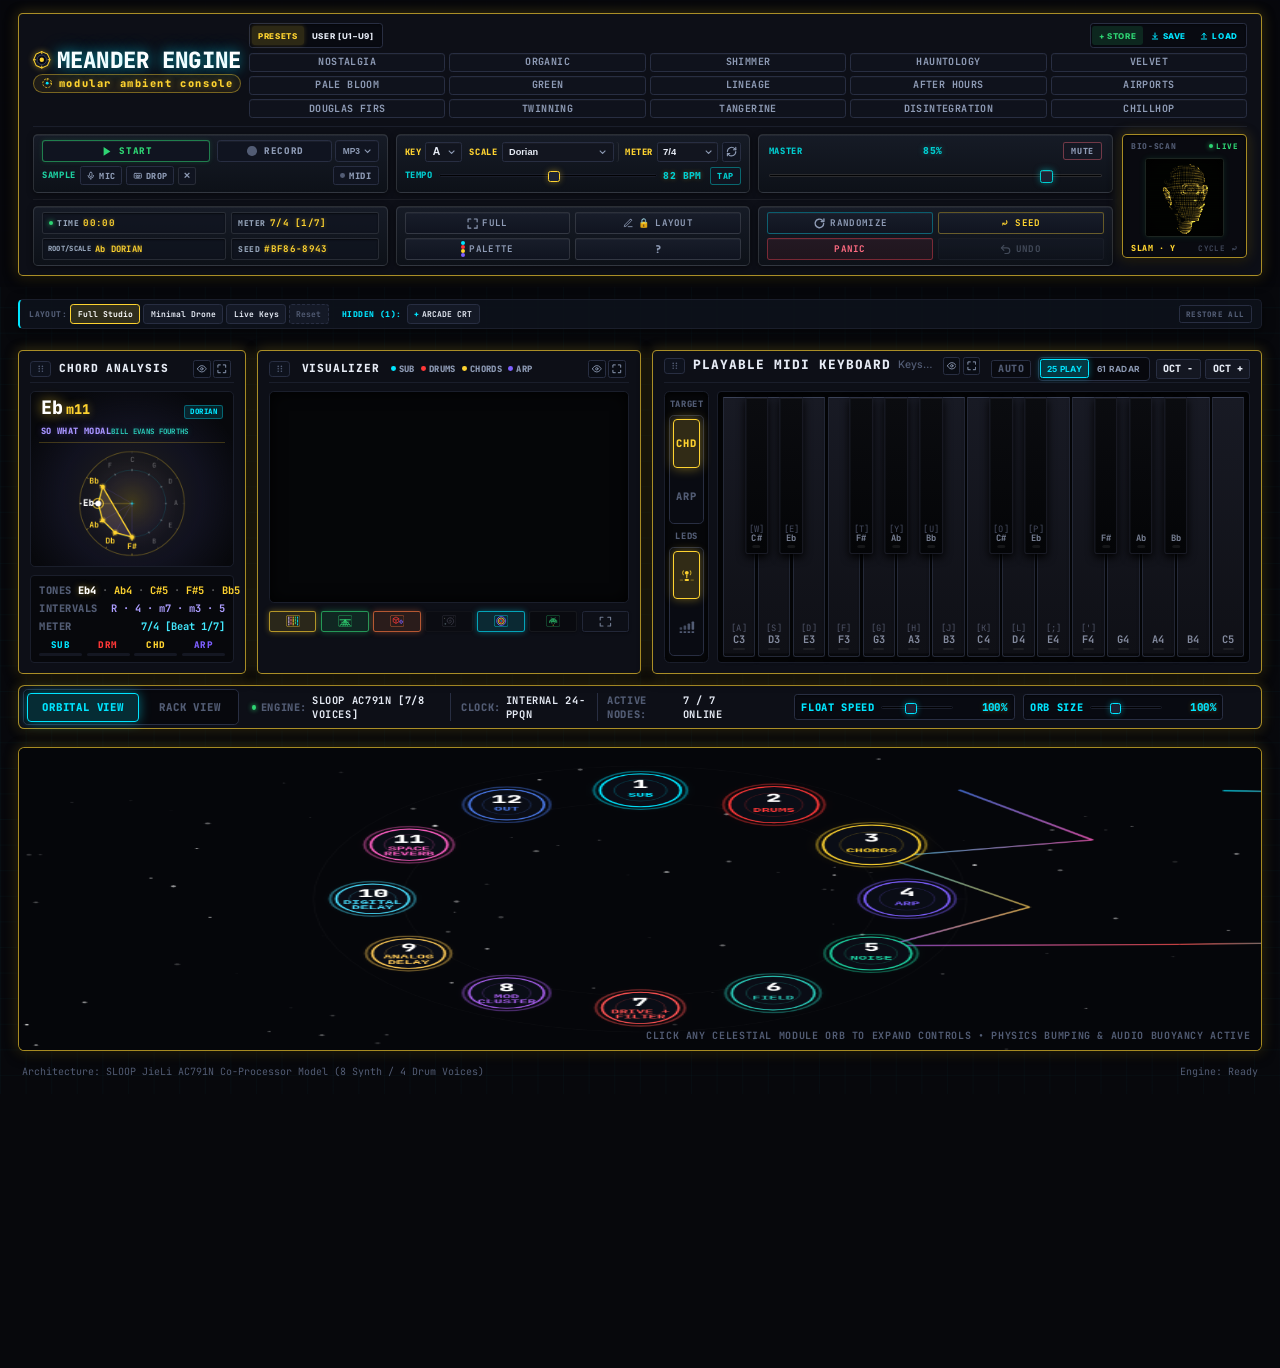
==== commit 49e6a6c7: "Global mobile audit: fix preset bank dual display, utilities symmetry, orbital/rack interconnection," ====
--- a/index.html
+++ b/index.html
@@ -4674,6 +4674,9 @@
       return;
     }
   }
+  if (currentLowerDeckMode === "instruments") {
+    setLowerDeckMode("fx");
+  }
   const el = document.getElementById("pedalCard_" + key);
   if (el) {
     el.scrollIntoView({ behavior: "smooth", block: "nearest", inline: "nearest" });
--- a/css/mobile-app.css
+++ b/css/mobile-app.css
@@ -172,9 +172,14 @@
   }
 
   /* Preset Selection Slider Bar: full width, never blocked on right side */
-  .preset-bar,
-  #presetBarFactory,
-  #presetBarUser {
+  #presetBarFactory[style*="display: none"],
+  #presetBarFactory[style*="display:none"],
+  #presetBarUser[style*="display: none"],
+  #presetBarUser[style*="display:none"] {
+    display: none !important;
+  }
+
+  #presetBarFactory:not([style*="display: none"]):not([style*="display:none"]) {
     width: 100% !important;
     max-width: 100% !important;
     min-width: 0 !important;
@@ -196,6 +201,21 @@
     box-sizing: border-box !important;
   }
 
+  #presetBarUser:not([style*="display: none"]):not([style*="display:none"]) {
+    width: 100% !important;
+    max-width: 100% !important;
+    min-width: 0 !important;
+    margin: 0 !important;
+    padding: 4px 2px !important;
+    display: grid !important;
+    grid-auto-flow: row !important;
+    grid-template-columns: repeat(3, minmax(0, 1fr)) !important;
+    grid-template-rows: repeat(3, 28px) !important;
+    gap: 5px !important;
+    overflow: hidden !important;
+    box-sizing: border-box !important;
+  }
+
   .preset-bar::-webkit-scrollbar {
     display: none !important;
   }
@@ -205,7 +225,7 @@
     width: 100% !important;
     max-width: none !important;
     height: 28px !important;
-    padding: 0 10px !important;
+    padding: 0 8px !important;
     font-size: 11px !important;
     font-weight: 700 !important;
     white-space: nowrap !important;
@@ -568,32 +588,248 @@
   }
 
   /* ------------------------------------------------------------------------
-     8. ORDER 7: SYSTEM UTILITIES BAR
+     8. ORDER 7: SYSTEM UTILITIES BAR (Symmetrical Tactical Row)
      ------------------------------------------------------------------------ */
   .header-sec-utils {
     grid-column: 1 / -1 !important;
     order: 7 !important;
     width: 100% !important;
     height: auto !important;
-    min-height: auto !important;
+    min-height: 0 !important;
     max-height: none !important;
-    display: grid !important;
-    grid-template-columns: 1fr 1fr !important;
-    grid-template-rows: auto !important;
+    display: flex !important;
+    flex-direction: row !important;
+    flex-wrap: wrap !important;
     gap: 6px !important;
     padding: 6px !important;
-  }
-
-  /* ------------------------------------------------------------------------
-     9. STUDIO FX RACK VIEW: FULL MODULE NAMES & SCROLL CLEARANCE
+    box-sizing: border-box !important;
+  }
+
+  .header-sec-utils > .btn-header-util,
+  .header-sec-utils > .palette-wrap {
+    flex: 1 1 calc(25% - 6px) !important;
+    width: auto !important;
+    min-width: 66px !important;
+    height: 36px !important;
+    min-height: 36px !important;
+    max-height: 36px !important;
+    padding: 0 !important;
+    margin: 0 !important;
+    box-sizing: border-box !important;
+  }
+
+  .header-sec-utils > .btn-header-util,
+  .header-sec-utils > .palette-wrap > .btn-header-util {
+    width: 100% !important;
+    height: 36px !important;
+    min-height: 36px !important;
+    max-height: 36px !important;
+    padding: 0 6px !important;
+    font-size: 10.5px !important;
+    font-weight: 800 !important;
+    display: inline-flex !important;
+    align-items: center !important;
+    justify-content: center !important;
+    gap: 4px !important;
+    margin: 0 !important;
+    box-sizing: border-box !important;
+  }
+
+  .header-sec-utils > #btnInstallApp[style*="none"] {
+    display: none !important;
+  }
+
+  .header-sec-utils > #btnInstallApp:not([style*="none"]) {
+    flex: 1 1 100% !important;
+    width: 100% !important;
+    height: 32px !important;
+    min-height: 32px !important;
+  }
+
+  /* ------------------------------------------------------------------------
+     9. WORKSPACE EDIT BAR & UPPER DECK ORDER / CLEAN CONTROLS
+     ------------------------------------------------------------------------ */
+  body:not(.workspace-edit-mode) #workspaceModuleDock,
+  body:not(.workspace-edit-mode) .workspace-module-dock,
+  body:not(.workspace-edit-mode) #workspacePresetBar,
+  body:not(.workspace-edit-mode) .workspace-preset-bar {
+    display: none !important;
+  }
+
+  body.workspace-edit-mode #workspaceModuleDock,
+  body.workspace-edit-mode .workspace-module-dock,
+  body.workspace-edit-mode .workspace-preset-bar {
+    display: flex !important;
+    flex-wrap: wrap !important;
+    gap: 6px !important;
+    padding: 8px !important;
+    margin: 0 0 10px 0 !important;
+    box-sizing: border-box !important;
+  }
+
+  body:not(.workspace-edit-mode) .upper-deck > #scopePanel {
+    order: 1 !important;
+  }
+  body:not(.workspace-edit-mode) .upper-deck > #chordInfoPanel {
+    order: 2 !important;
+  }
+  body:not(.workspace-edit-mode) .upper-deck > #keyboardPanel {
+    order: 3 !important;
+  }
+  body:not(.workspace-edit-mode) .upper-deck > #arcadePanel {
+    order: 4 !important;
+  }
+
+  /* Hide window-hide eye buttons when not in Layout Edit Mode so mobile scroll never accidentally hides a deck */
+  body:not(.workspace-edit-mode) .module-window-controls .btn-win-hide {
+    display: none !important;
+  }
+
+  /* Scope panel already has a dedicated fullscreen button in its bottom mode bar */
+  #scopePanel .module-window-controls .btn-win-focus {
+    display: none !important;
+  }
+
+  /* ------------------------------------------------------------------------
+     10. LOWER DECK HEADER, STUDIO FX RACK & SPLIT VIEW SYMMETRY
      ------------------------------------------------------------------------ */
   .studio-fx-pedalboard,
   .lower-deck {
     padding-bottom: 96px !important;
   }
 
-  .pedal-chassis .pedal-card-header {
-    display: flex !important;
+  .lower-deck-header {
+    display: flex !important;
+    flex-direction: column !important;
+    align-items: stretch !important;
+    gap: 8px !important;
+    padding: 8px !important;
+    width: 100% !important;
+    max-width: 100% !important;
+    box-sizing: border-box !important;
+    overflow: hidden !important;
+  }
+
+  .deck-mode-switcher {
+    display: grid !important;
+    grid-template-columns: repeat(3, minmax(0, 1fr)) !important;
+    gap: 4px !important;
+    width: 100% !important;
+    padding: 3px !important;
+    box-sizing: border-box !important;
+  }
+
+  .deck-mode-switcher .btn-deck-mode {
+    width: 100% !important;
+    min-width: 0 !important;
+    height: 34px !important;
+    padding: 0 4px !important;
+    font-size: 9.5px !important;
+    font-weight: 800 !important;
+    letter-spacing: 0.2px !important;
+    white-space: nowrap !important;
+    display: inline-flex !important;
+    align-items: center !important;
+    justify-content: center !important;
+    gap: 3px !important;
+    box-sizing: border-box !important;
+  }
+
+  .deck-mode-switcher .btn-deck-mode .mode-icon {
+    display: none !important;
+  }
+
+  .deck-mode-switcher .btn-deck-mode .mode-count {
+    font-size: 8.5px !important;
+    padding: 1px 4px !important;
+  }
+
+  .deck-header-telemetry {
+    display: flex !important;
+    flex-direction: column !important;
+    align-items: stretch !important;
+    gap: 6px !important;
+    width: 100% !important;
+    max-width: 100% !important;
+    margin: 0 !important;
+    box-sizing: border-box !important;
+  }
+
+  .deck-routing-stream-compact {
+    width: 100% !important;
+    max-width: 100% !important;
+    height: 32px !important;
+    padding: 0 8px !important;
+    display: flex !important;
+    align-items: center !important;
+    justify-content: space-between !important;
+    gap: 6px !important;
+    box-sizing: border-box !important;
+  }
+
+  .deck-routing-stream-compact .stream-counter {
+    white-space: nowrap !important;
+    font-size: 10px !important;
+    font-weight: 800 !important;
+    flex: 1 1 auto !important;
+    text-align: center !important;
+    overflow: hidden !important;
+    text-overflow: ellipsis !important;
+  }
+
+  .deck-header-actions {
+    display: grid !important;
+    grid-template-columns: 1fr 1fr !important;
+    gap: 6px !important;
+    width: 100% !important;
+    box-sizing: border-box !important;
+  }
+
+  .deck-header-actions .btn-deck-quick-action {
+    width: 100% !important;
+    height: 32px !important;
+    justify-content: center !important;
+    font-size: 10.5px !important;
+    padding: 0 8px !important;
+    box-sizing: border-box !important;
+  }
+
+  /* Studio FX Rack Routing Ribbon on Mobile */
+  .pedalboard-routing-ribbon {
+    display: flex !important;
+    flex-direction: column !important;
+    align-items: stretch !important;
+    gap: 8px !important;
+    padding: 8px !important;
+    width: 100% !important;
+    box-sizing: border-box !important;
+  }
+
+  .pedalboard-routing-ribbon .routing-ribbon-left {
+    width: 100% !important;
+    display: flex !important;
+    flex-wrap: wrap !important;
+    align-items: center !important;
+    gap: 4px !important;
+  }
+
+  .pedalboard-routing-ribbon .routing-ribbon-actions {
+    width: 100% !important;
+    display: grid !important;
+    grid-template-columns: 1fr 1fr !important;
+    gap: 6px !important;
+  }
+
+  .pedalboard-routing-ribbon .routing-ribbon-actions .btn-pedal-action {
+    width: 100% !important;
+    height: 32px !important;
+    justify-content: center !important;
+  }
+
+  /* Studio FX Pedal Card Headers: Zero Cutoff / Zero Overlap with INSERT badge */
+  .pedal-chassis .panel-header {
+    display: flex !important;
+    flex-direction: row !important;
     align-items: center !important;
     justify-content: space-between !important;
     gap: 6px !important;
@@ -601,35 +837,150 @@
     padding: 6px 8px !important;
   }
 
-  .pedal-chassis .pedal-header-left {
+  .pedal-chassis .panel-header-left {
     flex: 1 1 auto !important;
     min-width: 0 !important;
     display: flex !important;
     align-items: center !important;
     gap: 6px !important;
-    overflow: visible !important;
+    overflow: hidden !important;
   }
 
   .pedal-chassis .pedal-card-title {
-    font-size: 12px !important;
+    font-size: 12.5px !important;
     font-weight: 800 !important;
     white-space: nowrap !important;
-    overflow: visible !important;
-    text-overflow: clip !important;
+    overflow: hidden !important;
+    text-overflow: ellipsis !important;
     max-width: none !important;
     flex: 1 1 auto !important;
   }
 
   /* Hide redundant badges/handles on mobile when not in edit mode so FX names never cut off */
   body:not(.workspace-edit-mode) .pedal-chassis .pedal-drag-handle,
+  body:not(.workspace-edit-mode) .pedal-chassis .pedal-slot-badge,
   body:not(.workspace-edit-mode) .pedal-chassis .pedal-io-tag,
-  body:not(.workspace-edit-mode) .pedal-chassis .module-window-controls .btn-win-hide,
-  body:not(.workspace-edit-mode) .pedal-chassis .module-window-controls .btn-win-focus {
+  body:not(.workspace-edit-mode) .pedal-chassis .panel-header-actions .btn-win-focus,
+  body:not(.workspace-edit-mode) .pedal-chassis .module-window-controls {
     display: none !important;
   }
 
-  /* ------------------------------------------------------------------------
-     10. FULLSCREEN VISUALIZER & MODULE FOCUS SAFEGUARDS
+  /* Mobile Split View: Birds-Eye 10-FX + Out Monitor Rail + 1-Column Full-Width Instruments */
+  .lower-deck.deck-mode-split .lower-deck-body,
+  body.split-view-active .lower-deck-body {
+    display: flex !important;
+    flex-direction: column !important;
+    gap: 12px !important;
+    width: 100% !important;
+    min-height: auto !important;
+  }
+
+  .lower-deck.deck-mode-split .studio-fx-pedalboard,
+  body.split-view-active .studio-fx-pedalboard {
+    order: 1 !important;
+    width: 100% !important;
+    max-width: 100% !important;
+    flex: 1 1 auto !important;
+    padding: 10px !important;
+    padding-bottom: 12px !important;
+    box-sizing: border-box !important;
+  }
+
+  .lower-deck.deck-mode-split .instruments-deck,
+  body.split-view-active .instruments-deck {
+    order: 2 !important;
+    width: 100% !important;
+    max-width: 100% !important;
+    flex: 1 1 auto !important;
+    display: flex !important;
+    flex-direction: column !important;
+    grid-template-columns: 1fr !important;
+    gap: 10px !important;
+    box-sizing: border-box !important;
+  }
+
+  .split-fx-header {
+    height: auto !important;
+    min-height: 28px !important;
+    flex-wrap: nowrap !important;
+    gap: 6px !important;
+  }
+
+  .split-fx-title .split-fx-tag {
+    display: none !important;
+  }
+
+  .split-fx-title .split-fx-label {
+    font-size: 10.5px !important;
+    white-space: nowrap !important;
+  }
+
+  .btn-rail-expand {
+    white-space: nowrap !important;
+    flex-shrink: 0 !important;
+    height: 24px !important;
+    padding: 0 8px !important;
+  }
+
+  /* Compact Mini-FX Cards on Mobile Split View */
+  .mini-fx-card {
+    height: auto !important;
+    min-height: 52px !important;
+    padding: 5px 6px 5px 0 !important;
+    gap: 5px !important;
+  }
+
+  .mini-fx-slider-row {
+    height: 20px !important;
+  }
+
+  .mini-fx-card input[type="range"]::-webkit-slider-thumb {
+    width: 14px !important;
+    height: 14px !important;
+    border-radius: 3px !important;
+  }
+
+  .mini-fx-card input[type="range"]::-moz-range-thumb {
+    width: 14px !important;
+    height: 14px !important;
+    border-radius: 3px !important;
+  }
+
+  .mini-fx-badge-group {
+    width: 52px !important;
+    padding-left: 2px !important;
+  }
+
+  .mini-fx-name {
+    font-size: 9.5px !important;
+  }
+
+  .mini-fx-lbl {
+    width: 24px !important;
+    font-size: 8px !important;
+  }
+
+  .mini-fx-val {
+    width: 34px !important;
+    font-size: 8.5px !important;
+  }
+
+  .btn-mini-inspect {
+    padding: 0 5px !important;
+    font-size: 8.5px !important;
+  }
+
+  /* Clean Orbital Side Panel Header Actions on Mobile */
+  .orbital-side-panel .orbital-modal-actions-slot .btn-win-action,
+  .orbital-side-panel .orbital-modal-actions-slot .btn-win-focus,
+  .orbital-side-panel .orbital-modal-actions-slot .btn-win-hide,
+  .orbital-side-panel .orbital-modal-actions-slot .btn-exit-focus,
+  .orbital-side-panel .orbital-modal-actions-slot .module-window-controls {
+    display: none !important;
+  }
+
+  /* ------------------------------------------------------------------------
+     11. FULLSCREEN VISUALIZER & MODULE FOCUS SAFEGUARDS
      ------------------------------------------------------------------------ */
   .scope-panel.is-fullscreen,
   .module-fullscreen-active {
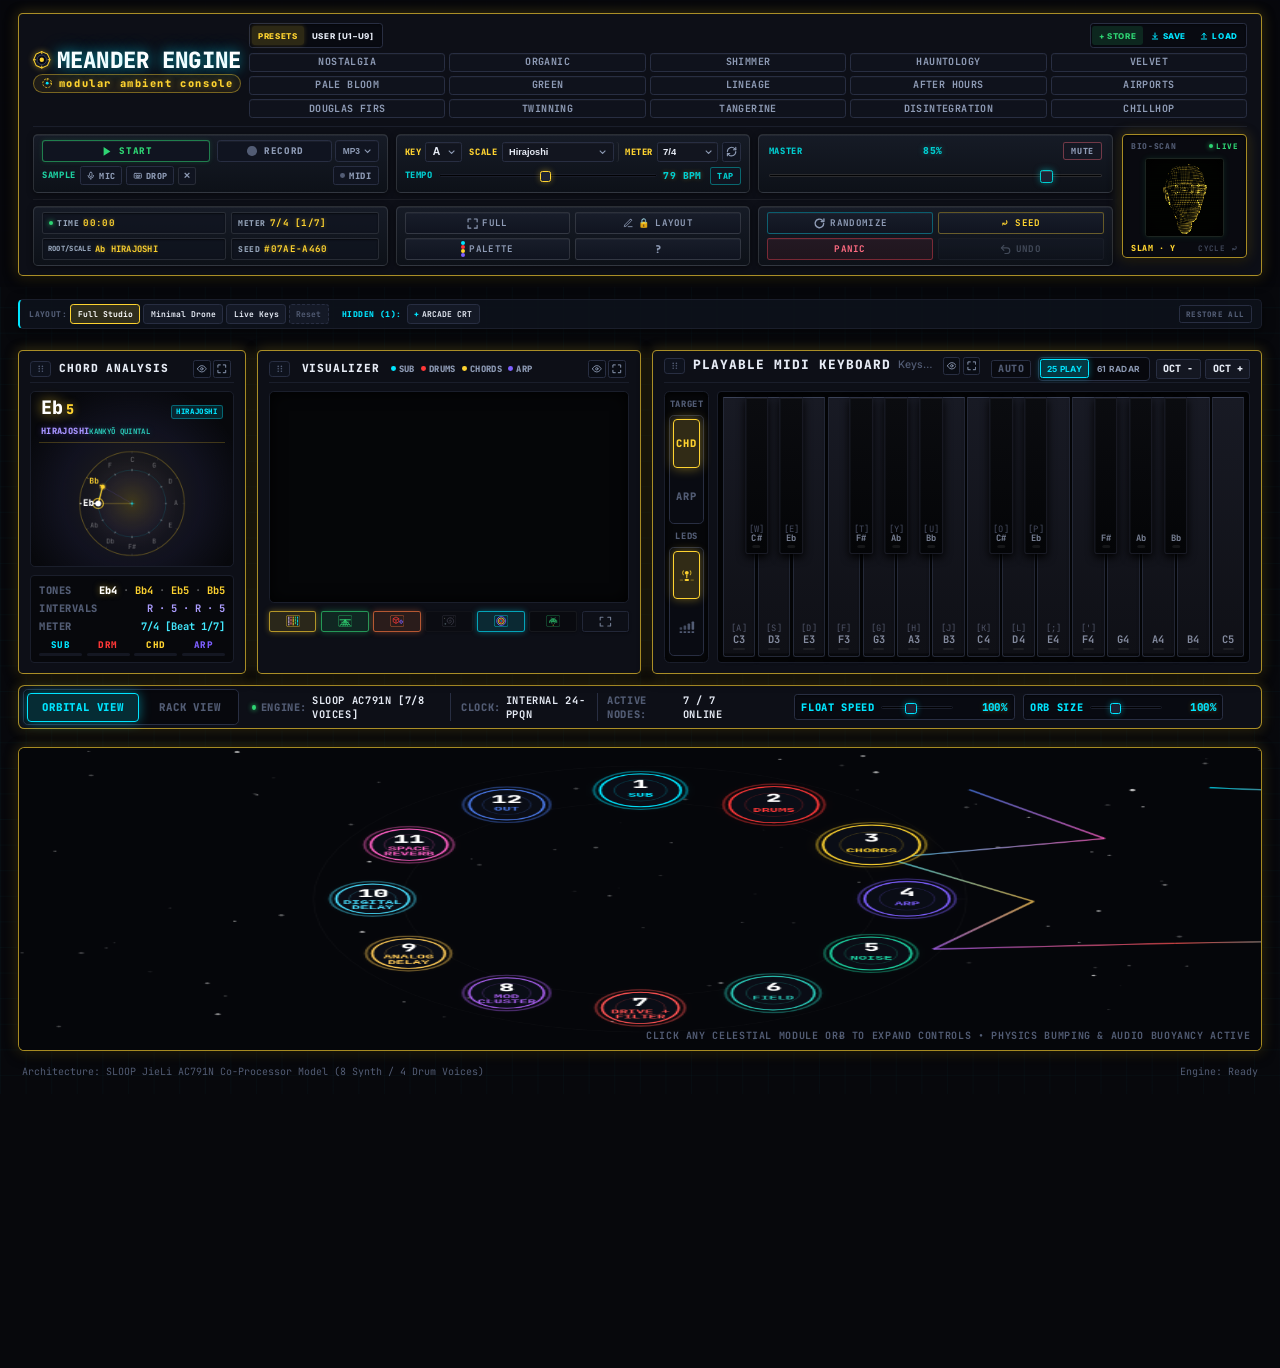
==== commit fc58256f: "feat(decouple): decouple core synth voices into js/audio/dsp-voices.js (Stage 5)" ====
--- a/index.html
+++ b/index.html
@@ -6039,1130 +6039,8 @@
   });
 }
 
-function midiToFreq(m) { return 440 * Math.pow(2, (m - 69) / 12); }
-
-const DRONE_GLIDE_TC = 0.05, DRONE_STEP_TC = 0.03;
-function currentDroneMidi() {
-  let baseOctaveMidi = 48;
-  if (droneOctaveChoice === "D1") baseOctaveMidi = 36;
-  else if (droneOctaveChoice === "D0") baseOctaveMidi = 24;
-  return Math.max(0, Math.min(127, Math.round(baseOctaveMidi + rootNote + currentChordDeg + droneWanderSemis)));
-}
-
-function updateDronePitches(glide = true) {
-  if (!droneOsc1 || !audioCtx) return;
-  const now = audioCtx.currentTime;
-  let baseOctaveMidi = 48;
-  if (droneOctaveChoice === "D1") baseOctaveMidi = 36;
-  else if (droneOctaveChoice === "D0") baseOctaveMidi = 24;
-
-  const droneMidi = baseOctaveMidi + rootNote + currentChordDeg + droneWanderSemis;
-  if (isPlaying && isChannelAudible('drone') && droneVol > 0.01) {
-    activeMidiNotes.set(droneMidi, { expiry: performance.now() + 600, source: "DRONE" });
-  }
-  midiSubSync();
-  const target1 = Math.max(20, midiToFreq(droneMidi));
-  const target2 = Math.max(10, midiToFreq(droneMidi - 12));
-
-  // Anchor current frequency before setting target curve to eliminate phase jumps and clicks
-  droneOsc1.frequency.cancelScheduledValues(now);
-  droneOsc1.frequency.setValueAtTime(droneOsc1.frequency.value, now);
-  droneOsc2.frequency.cancelScheduledValues(now);
-  droneOsc2.frequency.setValueAtTime(droneOsc2.frequency.value, now);
-
-  // New drone pitches arrive almost immediately: a 0.45s time constant meant a
-  // ~1.5s audible swoop on every chord change and wander step. 0.05s is a
-  // click-free step that still reads as a clean new note.
-  const timeConstant = glide ? DRONE_GLIDE_TC : DRONE_STEP_TC;
-  droneOsc1.frequency.setTargetAtTime(target1, now, timeConstant);
-  droneOsc2.frequency.setTargetAtTime(target2, now, timeConstant);
-
-  if (droneBuzzOsc1 && droneBuzzOsc2) {
-    droneBuzzOsc1.frequency.cancelScheduledValues(now);
-    droneBuzzOsc1.frequency.setValueAtTime(droneBuzzOsc1.frequency.value, now);
-    droneBuzzOsc2.frequency.cancelScheduledValues(now);
-    droneBuzzOsc2.frequency.setValueAtTime(droneBuzzOsc2.frequency.value, now);
-    droneBuzzOsc1.frequency.setTargetAtTime(target1, now, timeConstant);
-    droneBuzzOsc2.frequency.setTargetAtTime(target1, now, timeConstant);
-  }
-}
-
-function playTanpuraPluck(stringIdx) {
-  if (!audioCtx || !tanpuraBusGain || tanpuraVol <= 0.005 || !tanpuraEnabled) return;
-  if (!isChannelAudible('drone')) return;
-
-  const now = audioCtx.currentTime;
-  const baseSa = 48 + rootNote; // Middle Sa (e.g. D3 = 50 when root is D)
-  let midi = baseSa;
-  let detuneCents = 0;
-
-  if (stringIdx === 0) {
-    // String 1: Pancham (Pa / 5th), Shuddha Madhyam (Ma / 4th), or Shuddha Nishad (Ni / 7th)
-    if (tanpuraTuning === "MA") {
-      midi = baseSa - 7; // Shuddha Ma (4th)
-    } else if (tanpuraTuning === "NI") {
-      midi = baseSa - 1; // Shuddha Ni (7th)
-    } else {
-      midi = baseSa - 5; // Pancham Pa (5th)
-    }
-  } else if (stringIdx === 1) {
-    // String 2: Middle Sa (Jodi 1) -- symmetric +/- chorus detune around true pitch center
-    midi = baseSa;
-    detuneCents = -4;
-  } else if (stringIdx === 2) {
-    // String 3: Middle Sa (Jodi 2) with acoustic chorusing detune
-    midi = baseSa;
-    detuneCents = +4;
-  } else {
-    // String 4: Kharaj Sa (Lower Octave Tonic)
-    midi = baseSa - 12;
-    detuneCents = 0;
-  }
-
-  const freq = midiToFreq(midi);
-  activeMidiNotes.set(midi, { expiry: performance.now() + 1800, source: "DRONE" });
-  const ringDuration = 9.5; // Expansive resonant ring (all 4 strings overlap into golden bed)
-
-  // Pluck Voice Gain Envelope: rich golden acoustic resonance
-  const voiceGain = audioCtx.createGain();
-  const stringWeight = stringIdx === 3 ? 1.45 : (stringIdx === 0 ? 1.15 : 1.0);
-  const peakGain = 0.50 * stringWeight * (0.6 + tanpuraVol * 0.8); // tamed: sits behind the sub drone
-
-  voiceGain.gain.setValueAtTime(0.0001, now);
-  voiceGain.gain.linearRampToValueAtTime(peakGain, now + 0.09); // Soft thumb-pad pick, no hard transient
-  voiceGain.gain.exponentialRampToValueAtTime(peakGain * 0.72, now + 1.1); // Sustained golden resonance
-  voiceGain.gain.exponentialRampToValueAtTime(0.0001, now + ringDuration); // Evolving acoustic decay
-
-  // 1. Warm Wooden Gourd Fundamental (Triangle/Sine acoustic blend)
-  const oscBody = audioCtx.createOscillator();
-  oscBody.type = "triangle";
-  oscBody.frequency.setValueAtTime(freq, now);
-  oscBody.detune.setValueAtTime(detuneCents, now);
-
-  const oscSubBody = audioCtx.createOscillator();
-  oscSubBody.type = "sine";
-  oscSubBody.frequency.setValueAtTime(freq, now);
-  oscSubBody.detune.setValueAtTime(detuneCents, now);
-
-  // 2. Harmonic Overtone Generator (Sawtooth with rich partial cascade)
-  const oscHarmonics = audioCtx.createOscillator();
-  oscHarmonics.type = "sawtooth";
-  oscHarmonics.frequency.setValueAtTime(freq, now);
-  oscHarmonics.detune.setValueAtTime(detuneCents + (Math.random() * 3 - 1.5), now);
-
-  // 3. Golden Jawari Bridge Resonator (Silk/Cotton thread non-linear buzzing cascade)
-  const jawariFilter = audioCtx.createBiquadFilter();
-  jawariFilter.type = "bandpass";
-  const formantCenter = 1100 + javariVal * 1100; // 1.1 - 2.2 kHz formant: a soft buzz, not a whistle
-  jawariFilter.frequency.setValueAtTime(formantCenter, now);
-  jawariFilter.Q.setValueAtTime(2.2 + javariVal * 2.0, now); // wide band, so it blends instead of ringing at one pitch
-
-  // Micro-flutter on bridge contact (subtle acoustic undulation)
-  const flutter = audioCtx.createOscillator();
-  const flutterGain = audioCtx.createGain();
-  flutter.frequency.setValueAtTime(4.4 + Math.random() * 1.6, now);
-  flutterGain.gain.setValueAtTime(formantCenter * 0.15 * javariVal, now);
-  flutter.connect(flutterGain);
-  flutterGain.connect(jawariFilter.frequency);
-
-  const buzzGain = audioCtx.createGain();
-  const buzzAmt = Math.min(1.0, 0.40 + javariVal * 0.90);
-  buzzGain.gain.setValueAtTime(0.0001, now);
-  buzzGain.gain.linearRampToValueAtTime(0.34 * buzzAmt, now + 0.05);
-  buzzGain.gain.linearRampToValueAtTime(0.44 * buzzAmt, now + 0.32); // Swell into golden bloom
-  buzzGain.gain.exponentialRampToValueAtTime(0.0001, now + ringDuration * 0.9);
-
-  // 4. Warm Gourd Body Resonator (cavity formant filter)
-  const bodyFilter = audioCtx.createBiquadFilter();
-  bodyFilter.type = "bandpass";
-  bodyFilter.frequency.setValueAtTime(stringIdx === 3 ? 180 : 340, now);
-  bodyFilter.Q.setValueAtTime(2.8, now);
-
-  const bodyMixGain = audioCtx.createGain();
-  bodyMixGain.gain.setValueAtTime(0.85, now);
-
-  // Graph wiring
-  oscHarmonics.connect(jawariFilter);
-  jawariFilter.connect(buzzGain);
-  buzzGain.connect(voiceGain);
-
-  oscBody.connect(bodyFilter);
-  bodyFilter.connect(bodyMixGain);
-  bodyMixGain.connect(voiceGain);
-  oscSubBody.connect(voiceGain);
-
-  // Rounds off the top so the strings sit behind the other voices.
-  const voiceLP = audioCtx.createBiquadFilter();
-  voiceLP.type = "lowpass";
-  voiceLP.frequency.setValueAtTime(1500, now); // softer pick: opens up as the string blooms
-  voiceLP.frequency.linearRampToValueAtTime(2300, now + 0.6);
-  voiceLP.Q.setValueAtTime(0.5, now);
-  voiceGain.connect(voiceLP);
-  voiceLP.connect(tanpuraBusGain);
-
-  // Start & Stop
-  oscBody.start(now);
-  oscSubBody.start(now);
-  oscHarmonics.start(now);
-  flutter.start(now);
-
-  oscBody.stop(now + ringDuration + 0.1);
-  oscSubBody.stop(now + ringDuration + 0.1);
-  oscHarmonics.stop(now + ringDuration + 0.1);
-  flutter.stop(now + ringDuration + 0.1);
-
-  setTimeout(() => {
-    try {
-      oscBody.disconnect();
-      oscSubBody.disconnect();
-      oscHarmonics.disconnect();
-      jawariFilter.disconnect();
-      flutter.disconnect();
-      flutterGain.disconnect();
-      buzzGain.disconnect();
-      bodyFilter.disconnect();
-      bodyMixGain.disconnect();
-      voiceGain.disconnect();
-      voiceLP.disconnect();
-    } catch (e) {}
-  }, (ringDuration + 0.2) * 1000);
-}
-
-function maybeWanderDrone() {
-  if (droneWanderActive) {
-    droneWanderActive = false;
-    droneWanderSemis = 0;
-    return;
-  }
-  if (droneWanderVal > 0 && randFloat() < droneWanderVal * 0.4) {
-    const scale = SCALES[activeScaleKey];
-    const wanderSteps = [1, 2, -1, 3];
-    const step = wanderSteps[randRange(0, wanderSteps.length - 1)];
-    droneWanderSemis = degreeToSemitone(step, scale) - degreeToSemitone(0, scale);
-    droneWanderActive = true;
-    triggerMusical3DObject("drone");
-  }
-}
-
-function triggerFilterEnvelope(vel = 85) {
-  if (!audioCtx || !masterFilter1 || !masterFilter2) return;
-  if (typeof pedalBypassState !== "undefined" && pedalBypassState.FILTER) return;
-  const now = audioCtx.currentTime;
-  const attSec = Math.max(0.015, filterAttackMs / 1000);
-  const decSec = Math.max(0.05, filterDecayMs / 1000);
-  const safeBase = Math.max(50, Math.min(15000, masterBaseCutoff));
-
-  let peakFreq;
-  if (filterEnvDepth >= 0) {
-    const octaves = 2.8 * filterEnvDepth * (vel / 127);
-    peakFreq = Math.min(15000, safeBase * Math.pow(2, octaves));
-  } else {
-    const octaves = 2.4 * Math.abs(filterEnvDepth) * (vel / 127);
-    peakFreq = Math.max(50, safeBase / Math.pow(2, octaves));
-  }
-
-  [masterFilter1, masterFilter2].forEach(f => {
-    const currentFreq = Math.max(50, Math.min(15000, f.frequency.value || safeBase));
-    f.frequency.cancelScheduledValues(now);
-    f.frequency.setValueAtTime(currentFreq, now);
-    f.frequency.linearRampToValueAtTime(Math.max(50, peakFreq), now + attSec);
-    f.frequency.exponentialRampToValueAtTime(safeBase, now + attSec + decSec);
-  });
-}
-
-function startNoteLive(midi, vel = 90) {
-  if (!audioCtx) initAudio();
-  if (audioCtx.state === 'suspended') audioCtx.resume();
-
-  const wasAlreadyHeld = heldMidiNotes.has(midi);
-  heldMidiNotes.add(midi);
-
-  if (keyboardRoute === "ARP") {
-    if (heldMidiNotes.size === 1 && !wasAlreadyHeld) recentChordNotes.clear();
-    recentChordNotes.add(midi);
-    lastArpVelocity = vel;
-    handleLiveKeyInput();
-    if (!liveArpActive) {
-      startLiveArp();
-    }
-    return;
-  }
-
-  if (activeLiveVoices.has(midi)) {
-    stopNoteLive(midi, true);
-  }
-
-  triggerFilterEnvelope(vel);
-
-  if (heldMidiNotes.size === 1) {
-    recentChordNotes.clear();
-    for (const [m, info] of Array.from(activeMidiNotes.entries())) {
-      if (info.source === "CHORD" && !heldMidiNotes.has(m)) activeMidiNotes.delete(m);
-    }
-  }
-  recentChordNotes.add(midi);
-
-  const now = audioCtx.currentTime;
-  if (ringDynamics.chord) ringDynamics.chord.impulse = Math.min(2.5, ringDynamics.chord.impulse + 1.2);
-  activeMidiNotes.set(midi, { expiry: Infinity, source: "CHORD" });
-  triggerMusical3DObject("chord");
-
-  const osc1 = audioCtx.createOscillator();
-  const osc2 = audioCtx.createOscillator();
-  const voiceFilter = audioCtx.createBiquadFilter();
-  voiceFilter.type = "lowpass";
-  const baseFreq = midiToFreq(midi);
-  const filterMult = (midi > 72) ? 3.0 : 5.4;
-  voiceFilter.frequency.setValueAtTime(Math.min(3000, Math.max(480, baseFreq * filterMult)), now);
-  voiceFilter.Q.setValueAtTime(0.7, now);
-  const gain = audioCtx.createGain();
-  let tremOsc = null, tremGain = null;
-
-  const targetBus = masterGain;
-  let attackTime = 0.03;
-  const highNoteDamp = Math.max(0.38, 1.0 - Math.max(0, midi - 56) * 0.018);
-  let sustainVol = (vel / 127) * 0.28 * highNoteDamp;
-  let releaseSec = 0.40;
-
-  if (chordTimbre === "SAW_SYNTH") {
-    osc1.type = "sawtooth"; osc2.type = "triangle";
-    osc1.frequency.setValueAtTime(baseFreq, now);
-    osc2.frequency.setValueAtTime(baseFreq, now);
-    osc2.detune.setValueAtTime(7, now);
-    voiceFilter.frequency.setValueAtTime(Math.min(2200, baseFreq * (midi > 72 ? 2.5 : 4.5)), now);
-    attackTime = 0.045; sustainVol *= 0.78; releaseSec = 0.45;
-  } else if (chordTimbre === "DIGITAL_STRINGS") {
-    osc1.type = "sawtooth"; osc2.type = "triangle";
-    osc1.frequency.setValueAtTime(baseFreq, now);
-    osc2.frequency.setValueAtTime(baseFreq, now);
-    osc2.detune.setValueAtTime(6.5, now);
-    voiceFilter.frequency.setValueAtTime(Math.min(2400, baseFreq * (midi > 72 ? 2.8 : 5.0)), now);
-    attackTime = 0.09; sustainVol *= 0.80; releaseSec = 0.55;
-  } else if (chordTimbre === "GLASS_EP") {
-    osc1.type = "sine"; osc2.type = "sine";
-    osc1.frequency.setValueAtTime(baseFreq, now);
-    osc2.frequency.setValueAtTime(baseFreq * 2.0, now);
-    const fmGain = audioCtx.createGain();
-    const epIndex = (midi > 72) ? (0.38 / (1.0 + (midi - 72) * 0.03)) : 0.75;
-    fmGain.gain.setValueAtTime(baseFreq * epIndex, now);
-    fmGain.gain.exponentialRampToValueAtTime(0.001, now + 0.55);
-    osc2.connect(fmGain); fmGain.connect(osc1.frequency);
-    attackTime = 0.012; sustainVol *= 0.86; releaseSec = 0.45;
-  } else if (chordTimbre === "RHODES") {
-    osc1.type = "sine"; osc2.type = "sine";
-    osc1.frequency.setValueAtTime(baseFreq, now);
-    osc2.frequency.setValueAtTime(baseFreq * 2.0, now);
-    const fmGain = audioCtx.createGain();
-    const rhodesIndex = (midi > 72) ? (0.35 / (1.0 + (midi - 72) * 0.03)) : 0.65;
-    fmGain.gain.setValueAtTime(baseFreq * rhodesIndex, now);
-    fmGain.gain.exponentialRampToValueAtTime(0.001, now + 0.30);
-    osc2.connect(fmGain); fmGain.connect(osc1.frequency);
-    attackTime = 0.014; sustainVol *= 0.90; releaseSec = 0.45;
-
-    tremOsc = audioCtx.createOscillator(); tremOsc.type = "sine";
-    tremOsc.frequency.setValueAtTime(4.8, now);
-    const tremDepth = audioCtx.createGain(); tremDepth.gain.value = 0.14;
-    tremGain = audioCtx.createGain(); tremGain.gain.value = 0.92;
-    tremOsc.connect(tremDepth); tremDepth.connect(tremGain.gain);
-  } else if (chordTimbre === "LOFI_KEYS") {
-    osc1.type = "sine"; osc2.type = "triangle";
-    osc1.frequency.setValueAtTime(baseFreq, now);
-    osc2.frequency.setValueAtTime(baseFreq, now);
-    osc2.detune.setValueAtTime(9, now);
-    voiceFilter.frequency.setValueAtTime(Math.min(2000, baseFreq * 4.2), now);
-    attackTime = 0.045; sustainVol *= 0.92; releaseSec = 0.48;
-  } else if (chordTimbre === "PURE_SINE_GLASS") {
-    osc1.type = "sine"; osc2.type = "sine";
-    osc1.frequency.setValueAtTime(baseFreq, now);
-    osc2.frequency.setValueAtTime(baseFreq * 2.0, now);
-    osc2.detune.setValueAtTime(3, now);
-    attackTime = 0.065; sustainVol *= 0.86; releaseSec = 0.58;
-  } else if (chordTimbre === "CHAMBER_WOODS") {
-    osc1.type = "triangle"; osc2.type = "sine";
-    osc1.frequency.setValueAtTime(baseFreq, now);
-    osc2.frequency.setValueAtTime(baseFreq * 2.0, now);
-    osc2.detune.setValueAtTime(4.5, now);
-    voiceFilter.frequency.setValueAtTime(Math.min(2400, baseFreq * 4.8), now);
-    attackTime = 0.05; sustainVol *= 0.88; releaseSec = 0.50;
-  } else if (chordTimbre === "CELESTIAL_ORGAN") {
-    osc1.type = "sine"; osc2.type = "triangle";
-    osc1.frequency.setValueAtTime(baseFreq, now);
-    osc2.frequency.setValueAtTime(baseFreq * 2.0, now);
-    osc2.detune.setValueAtTime(3, now);
-    voiceFilter.frequency.setValueAtTime(Math.min(2600, baseFreq * 5.0), now);
-    attackTime = 0.06; sustainVol *= 0.84; releaseSec = 0.65;
-  } else if (chordTimbre === "VIBES_CELESTE") {
-    osc1.type = "sine"; osc2.type = "sine";
-    osc1.frequency.setValueAtTime(baseFreq, now);
-    osc2.frequency.setValueAtTime(baseFreq * 3.0, now);
-    const fmGain = audioCtx.createGain();
-    fmGain.gain.setValueAtTime(baseFreq * 0.55, now);
-    fmGain.gain.exponentialRampToValueAtTime(0.001, now + 0.30);
-    osc2.connect(fmGain); fmGain.connect(osc1.frequency);
-    attackTime = 0.010; sustainVol *= 0.86; releaseSec = 0.52;
-  } else if (chordTimbre === "SITAR_STRINGS") {
-    osc1.type = "sawtooth"; osc2.type = "triangle";
-    const meendOffset = (randFloat() < 0.75) ? 0.94 : 0.98;
-    osc1.frequency.setValueAtTime(baseFreq * meendOffset, now);
-    osc1.frequency.exponentialRampToValueAtTime(baseFreq, now + 0.065);
-    osc2.frequency.setValueAtTime(baseFreq * 2.0, now);
-    osc2.detune.setValueAtTime(12, now);
-    voiceFilter.frequency.setValueAtTime(Math.min(3100, baseFreq * 5.8), now);
-    voiceFilter.Q.setValueAtTime(2.2, now);
-    attackTime = 0.014; sustainVol *= 0.84; releaseSec = 0.75;
-    if (typeof triggerSympatheticStrings === "function") {
-      triggerSympatheticStrings(midi, now, vel, targetBus);
-    }
-  } else if (chordTimbre === "WARM_PAD") {
-    osc1.type = "triangle"; osc2.type = "sine";
-    osc1.frequency.setValueAtTime(baseFreq, now);
-    osc2.frequency.setValueAtTime(baseFreq, now);
-    osc2.detune.setValueAtTime(6.5, now);
-    voiceFilter.frequency.setValueAtTime(Math.min(2400, baseFreq * 4.8), now);
-    attackTime = 0.09; sustainVol *= 0.95; releaseSec = 0.65;
-  } else {
-    osc1.type = "triangle"; osc2.type = "sine";
-    osc1.frequency.setValueAtTime(baseFreq, now);
-    osc2.frequency.setValueAtTime(baseFreq, now);
-    osc2.detune.setValueAtTime(5, now);
-    attackTime = 0.05; sustainVol *= 0.90; releaseSec = 0.45;
-  }
-
-  gain.gain.setValueAtTime(0.0001, now);
-  gain.gain.linearRampToValueAtTime(sustainVol, now + attackTime);
-
-  if (chordTimbre === "SITAR_STRINGS") {
-    const jawariShaper = audioCtx.createWaveShaper();
-    jawariShaper.curve = getJawariCurve(0.65);
-    const formantHi = audioCtx.createBiquadFilter();
-    formantHi.type = "peaking";
-    formantHi.frequency.setValueAtTime(2650, now);
-    formantHi.Q.setValueAtTime(3.2, now);
-    formantHi.gain.setValueAtTime(5.5, now);
-    osc1.connect(jawariShaper);
-    osc2.connect(jawariShaper);
-    jawariShaper.connect(formantHi);
-    formantHi.connect(voiceFilter);
-    voiceFilter.connect(gain);
-  } else {
-    osc1.connect(voiceFilter);
-    if (chordTimbre !== "GLASS_EP" && chordTimbre !== "RHODES" && chordTimbre !== "VIBES_CELESTE") {
-      osc2.connect(voiceFilter);
-    }
-    voiceFilter.connect(gain);
-  }
-
-  if (tremGain) {
-    gain.connect(tremGain);
-    tremGain.connect(targetBus);
-    tremOsc.start(now);
-  } else {
-    gain.connect(targetBus);
-  }
-
-  if (typeof midiPitchBendCents === "number" && midiPitchBendCents !== 0) {
-    if (osc1.detune) osc1.detune.setValueAtTime(midiPitchBendCents, now);
-    if (osc2.detune) {
-      const curDetune = osc2.detune.value || 0;
-      osc2.detune.setValueAtTime(curDetune + midiPitchBendCents, now);
-    }
-  }
-
-  osc1.start(now);
-  osc2.start(now);
-
-  activeLiveVoices.set(midi, {
-    osc1, osc2, gain, tremOsc, tremGain,
-    route: "CHORD",
-    sustainVol,
-    releaseSec
-  });
-
-  midiNoteOn(MIDI_CH.MANUAL !== undefined ? MIDI_CH.MANUAL : MIDI_CH.CHORD, midi, vel);
-
-  handleLiveKeyInput();
-}
-
-function stopNoteLive(midi, instant = false) {
-  heldMidiNotes.delete(midi);
-
-  if (keyboardRoute === "ARP") {
-    if (heldMidiNotes.size === 0) {
-      stopLiveArp();
-    } else {
-      handleLiveKeyInput();
-    }
-    return;
-  }
-
-  if (activeLiveVoices.has(midi)) {
-    const voice = activeLiveVoices.get(midi);
-    activeLiveVoices.delete(midi);
-
-    if (audioCtx) {
-      const now = audioCtx.currentTime;
-      const relSec = instant ? 0.02 : voice.releaseSec;
-      const currentGain = Math.max(0.0001, voice.gain.gain.value);
-
-      voice.gain.gain.cancelScheduledValues(now);
-      voice.gain.gain.setValueAtTime(currentGain, now);
-      voice.gain.gain.setTargetAtTime(0.0001, now, relSec * 0.35);
-
-      const stopTime = now + relSec + 0.15;
-      disconnectOnEnded(voice.osc1, voice.tremGain || voice.gain);
-      voice.osc1.stop(stopTime);
-      if (voice.osc2) voice.osc2.stop(stopTime);
-      if (voice.tremOsc) voice.tremOsc.stop(stopTime);
-    }
-
-    activeMidiNotes.set(midi, {
-      expiry: performance.now() + Math.min(350, voice.releaseSec * 450),
-      source: "CHORD"
-    });
-  }
-
-  midiNoteOff(MIDI_CH.MANUAL !== undefined ? MIDI_CH.MANUAL : MIDI_CH.CHORD, midi);
-}
-
-// Sympathetic string resonance bank (Taraf strings) for Maihar Sitar physical model
-function triggerSympatheticStrings(pluckedMidi, startTime, vel, targetBus) {
-  if (!audioCtx || !targetBus) return;
-  const scale = SCALES[activeScaleKey] || SCALES.BILAWAL || SCALES.DORIAN;
-  const rootBase = 60 + (rootNote % 12); // C4-B4 taraf resonance register
-  // Four taraf strings (tonic, fifth, a random scale tone, high tonic) bloom into a
-  // lingering harmonic halo behind each plucked note.
-  const degOffsets = [0, Math.min(4, scale.length - 1), randRange(1, scale.length - 1), 0];
-  degOffsets.forEach((deg, idx) => {
-    const semi = scale[deg % scale.length] + (idx >= 2 ? 12 : 0);
-    const sympMidi = rootBase + semi;
-    const sympFreq = midiToFreq(sympMidi);
-    const delaySec = 0.035 + idx * 0.055 + randFloat() * 0.02;
-    const t0 = startTime + delaySec;
-    const ringDur = 3.4 + randFloat() * 1.4;
-
-    const osc = audioCtx.createOscillator();
-    const filter = audioCtx.createBiquadFilter();
-    const g = audioCtx.createGain();
-
-    osc.type = "triangle";
-    osc.frequency.setValueAtTime(sympFreq, t0);
-    osc.detune.setValueAtTime((idx - 1) * 3.5, t0);
-
-    filter.type = "bandpass";
-    filter.frequency.setValueAtTime(sympFreq * 2.0, t0);
-    filter.Q.setValueAtTime(6.5, t0);
-
-    const peak = (vel / 127) * 0.040 * (1 - idx * 0.14);
-    g.gain.setValueAtTime(0.0001, t0);
-    g.gain.linearRampToValueAtTime(peak, t0 + 0.30);
-    g.gain.exponentialRampToValueAtTime(0.0001, t0 + ringDur);
-
-    osc.connect(filter);
-    filter.connect(g);
-    g.connect(targetBus);
-
-    disconnectOnEnded(osc, filter, g);
-    osc.start(t0);
-    osc.stop(t0 + ringDur + 0.05);
-  });
-}
-
-function playSynthVoice(midi, duration, vel, isLead = false, delayOffsetSec = 0, sourceTag = "CHORD") {
-  if (!audioCtx) return;
-  // Sustain Length / Dynamics are global performance-feel controls for the
-  // Chords & Voicing module -- every current caller of this function is a
-  // chord-engine voice (pad, strum, or sitar/lead line), tagged "CHORD".
-  duration *= chordSustainMult;
-  vel = Math.min(127, vel * chordDynamicsMult);
-  const now = audioCtx.currentTime + delayOffsetSec;
-
-  setTimeout(() => {
-    const highlightMs = Math.min(1100, duration * 420);
-    activeMidiNotes.set(midi, {
-      expiry: performance.now() + highlightMs,
-      source: sourceTag
-    });
-  }, delayOffsetSec * 1000);
-
-  if (ringDynamics.chord) {
-    ringDynamics.chord.impulse = Math.min(2.5, ringDynamics.chord.impulse + 1.3);
-  }
-
-  const osc1 = audioCtx.createOscillator();
-  const osc2 = audioCtx.createOscillator();
-  const voiceFilter = audioCtx.createBiquadFilter();
-  voiceFilter.type = "lowpass";
-  const freq = midiToFreq(midi);
-  const filterMult = (midi > 72) ? 3.0 : 5.4;
-  voiceFilter.frequency.setValueAtTime(Math.min(3000, Math.max(480, freq * filterMult)), now);
-  voiceFilter.Q.setValueAtTime(0.7, now);
-  const gain = audioCtx.createGain();
-  let tremOsc = null, tremGain = null, tremDepth = null, fmGain = null;
-  let jawariShaper = null, formantBody = null, formantBuzz = null;
-
-  // Gentle high-note damping to keep chords warm, lush, and un-piercing in upper octaves
-  const highNoteDamp = Math.max(0.38, 1.0 - Math.max(0, midi - 56) * 0.018);
-  let attackTime = isLead ? 0.08 : (0.14 + (strumMs / 400));
-  let baseVolume = (vel / 127) * (isLead ? 0.19 : 0.21) * highNoteDamp;
-
-  if (chordTimbre === "SAW_SYNTH") {
-    osc1.type = "sawtooth"; osc2.type = "triangle";
-    osc1.frequency.setValueAtTime(freq, now);
-    osc2.frequency.setValueAtTime(freq, now);
-    osc2.detune.setValueAtTime(isLead ? 5 : 8, now);
-    voiceFilter.frequency.setValueAtTime(Math.min(2100, freq * 4.2), now);
-    attackTime = isLead ? 0.06 : 0.08;
-    baseVolume *= 0.78;
-  } else if (chordTimbre === "DIGITAL_STRINGS") {
-    osc1.type = "sawtooth"; osc2.type = "triangle";
-    osc1.frequency.setValueAtTime(freq, now);
-    osc2.frequency.setValueAtTime(freq, now);
-    osc2.detune.setValueAtTime(isLead ? 4.5 : 7.5, now);
-    voiceFilter.frequency.setValueAtTime(Math.min(2400, freq * 4.8), now);
-    attackTime = isLead ? 0.08 : 0.12;
-    baseVolume *= 0.80;
-  } else if (chordTimbre === "GLASS_EP") {
-    osc1.type = "sine"; osc2.type = "sine";
-    osc1.frequency.setValueAtTime(freq, now);
-    osc2.frequency.setValueAtTime(freq * 2.0, now);
-    fmGain = audioCtx.createGain();
-    const epIndex = (midi > 72) ? (0.35 / (1.0 + (midi - 72) * 0.03)) : 0.65;
-    fmGain.gain.setValueAtTime(freq * epIndex, now);
-    fmGain.gain.exponentialRampToValueAtTime(0.001, now + 0.38);
-    osc2.connect(fmGain); fmGain.connect(osc1.frequency);
-    attackTime = isLead ? 0.018 : 0.014;
-    baseVolume *= 0.86;
-  } else if (chordTimbre === "RHODES") {
-    osc1.type = "sine"; osc2.type = "sine";
-    osc1.frequency.setValueAtTime(freq, now);
-    osc2.frequency.setValueAtTime(freq * 2.0, now);
-    fmGain = audioCtx.createGain();
-    const rhodesIndex = (midi > 72) ? (0.32 / (1.0 + (midi - 72) * 0.03)) : 0.60;
-    fmGain.gain.setValueAtTime(freq * rhodesIndex, now);
-    fmGain.gain.exponentialRampToValueAtTime(0.001, now + 0.22);
-    osc2.connect(fmGain); fmGain.connect(osc1.frequency);
-    attackTime = isLead ? 0.016 : 0.014;
-    baseVolume *= 0.88;
-
-    tremOsc = audioCtx.createOscillator(); tremOsc.type = "sine";
-    tremOsc.frequency.setValueAtTime(4.8, now);
-    tremDepth = audioCtx.createGain(); tremDepth.gain.value = 0.14;
-    tremGain = audioCtx.createGain(); tremGain.gain.value = 0.92;
-    tremOsc.connect(tremDepth); tremDepth.connect(tremGain.gain);
-  } else if (chordTimbre === "LOFI_KEYS") {
-    osc1.type = "sine"; osc2.type = "triangle";
-    osc1.frequency.setValueAtTime(freq, now);
-    osc2.frequency.setValueAtTime(freq, now);
-    osc2.detune.setValueAtTime(isLead ? 6 : 11, now);
-    voiceFilter.frequency.setValueAtTime(Math.min(1900, freq * 4.0), now);
-    attackTime = isLead ? 0.05 : 0.08;
-    baseVolume *= 0.90;
-  } else if (chordTimbre === "PURE_SINE_GLASS") {
-    osc1.type = "sine"; osc2.type = "sine";
-    osc1.frequency.setValueAtTime(freq, now);
-    osc2.frequency.setValueAtTime(freq * 2.0, now);
-    osc2.detune.setValueAtTime(isLead ? 2 : 3.5, now);
-    attackTime = isLead ? 0.07 : (0.16 + strumMs / 380);
-    baseVolume *= 0.85;
-  } else if (chordTimbre === "CHAMBER_WOODS") {
-    osc1.type = "triangle"; osc2.type = "sine";
-    osc1.frequency.setValueAtTime(freq, now);
-    osc2.frequency.setValueAtTime(freq * 2.0, now);
-    osc2.detune.setValueAtTime(isLead ? 3 : 5, now);
-    voiceFilter.frequency.setValueAtTime(Math.min(2200, freq * 4.5), now);
-    attackTime = isLead ? 0.06 : 0.10;
-    baseVolume *= 0.88;
-  } else if (chordTimbre === "CELESTIAL_ORGAN") {
-    osc1.type = "sine"; osc2.type = "triangle";
-    osc1.frequency.setValueAtTime(freq, now);
-    osc2.frequency.setValueAtTime(freq * 2.0, now);
-    osc2.detune.setValueAtTime(isLead ? 2 : 3.5, now);
-    voiceFilter.frequency.setValueAtTime(Math.min(2400, freq * 4.8), now);
-    attackTime = isLead ? 0.08 : 0.14;
-    baseVolume *= 0.84;
-  } else if (chordTimbre === "VIBES_CELESTE") {
-    osc1.type = "sine"; osc2.type = "sine";
-    osc1.frequency.setValueAtTime(freq, now);
-    osc2.frequency.setValueAtTime(freq * 3.0, now);
-    fmGain = audioCtx.createGain();
-    fmGain.gain.setValueAtTime(freq * 0.45, now);
-    fmGain.gain.exponentialRampToValueAtTime(0.001, now + 0.30);
-    osc2.connect(fmGain); fmGain.connect(osc1.frequency);
-    attackTime = isLead ? 0.015 : 0.012;
-    baseVolume *= 0.84;
-  } else if (chordTimbre === "WARM_PAD") {
-    osc1.type = "triangle"; osc2.type = "sine";
-    osc1.frequency.setValueAtTime(freq, now);
-    osc2.frequency.setValueAtTime(freq, now);
-    osc2.detune.setValueAtTime(isLead ? 4.5 : 8, now);
-    voiceFilter.frequency.setValueAtTime(Math.min(2200, freq * 4.5), now);
-    attackTime = isLead ? 0.08 : (0.18 + strumMs / 360);
-    baseVolume *= 0.94;
-  } else if (chordTimbre === "SITAR_STRINGS") {
-    osc1.type = "sawtooth"; osc2.type = "triangle";
-    // Deep expressive meend: the string is pulled flat and slides up into the note
-    // over 80-180 ms on solo phrases (shallower and quicker on accompaniment notes).
-    const bendDepth = isLead ? (0.865 + randFloat() * 0.05) : (0.95 + randFloat() * 0.03);
-    const bendTime = isLead ? (0.08 + randFloat() * 0.10) : 0.07;
-    osc1.frequency.setValueAtTime(freq * bendDepth, now);
-    osc1.frequency.exponentialRampToValueAtTime(freq, now + bendTime);
-
-    // The octave partial slides with the fundamental so the glide stays one string.
-    osc2.frequency.setValueAtTime(freq * 2.0 * (isLead ? bendDepth : 1), now);
-    if (isLead) osc2.frequency.exponentialRampToValueAtTime(freq * 2.0, now + bendTime);
-    osc2.detune.setValueAtTime(isLead ? 12 : 9, now);
-    voiceFilter.frequency.setValueAtTime(Math.min(3100, freq * 5.6), now);
-    voiceFilter.Q.setValueAtTime(2.1, now);
-
-    attackTime = 0.015;
-    baseVolume *= 0.84;
-  } else {
-    osc1.type = "triangle";
-    osc2.type = "sine";
-    osc1.frequency.setValueAtTime(freq, now);
-    osc2.frequency.setValueAtTime(freq, now);
-    osc2.detune.setValueAtTime(isLead ? 4 : 6.5, now);
-  }
-
-  gain.gain.setValueAtTime(0.0001, now);
-  gain.gain.linearRampToValueAtTime(baseVolume, now + attackTime);
-  gain.gain.exponentialRampToValueAtTime(0.0001, now + duration);
-
-  const busTarget = sourceTag === "LIVE" ? masterGain : chordBusGain;
-
-  if (chordTimbre === "SITAR_STRINGS") {
-    jawariShaper = audioCtx.createWaveShaper();
-    jawariShaper.curve = getJawariCurve(isLead ? 0.75 : 0.55);
-    formantBody = audioCtx.createBiquadFilter();
-    formantBody.type = "peaking";
-    formantBody.frequency.setValueAtTime(920, now);
-    formantBody.Q.setValueAtTime(2.4, now);
-    formantBody.gain.setValueAtTime(3.5, now);
-
-    formantBuzz = audioCtx.createBiquadFilter();
-    formantBuzz.type = "peaking";
-    formantBuzz.frequency.setValueAtTime(2750, now);
-    formantBuzz.Q.setValueAtTime(3.4, now);
-    formantBuzz.gain.setValueAtTime(5.0, now);
-
-    osc1.connect(jawariShaper);
-    osc2.connect(jawariShaper);
-    jawariShaper.connect(formantBody);
-    formantBody.connect(formantBuzz);
-    formantBuzz.connect(voiceFilter);
-    voiceFilter.connect(gain);
-
-    // Brass mizrab (wire plectrum) attack: a tiny bright click on note onset
-    const clickSrc = audioCtx.createBufferSource();
-    clickSrc.buffer = getNoiseBuffer();
-    const clickBP = audioCtx.createBiquadFilter();
-    clickBP.type = "bandpass";
-    clickBP.frequency.setValueAtTime(Math.min(6500, 3600 + freq * 2.2), now);
-    clickBP.Q.setValueAtTime(1.6, now);
-    const clickGain = audioCtx.createGain();
-    const clickPeak = (vel / 127) * (isLead ? 0.15 : 0.10);
-    clickGain.gain.setValueAtTime(clickPeak, now);
-    clickGain.gain.exponentialRampToValueAtTime(0.0001, now + 0.022);
-    clickSrc.connect(clickBP); clickBP.connect(clickGain); clickGain.connect(busTarget);
-    disconnectOnEnded(clickSrc, clickBP, clickGain);
-    clickSrc.start(now, Math.random() * 0.5); clickSrc.stop(now + 0.03);
-
-    if (isLead || randFloat() < 0.55) {
-      triggerSympatheticStrings(midi, now, vel, busTarget);
-    }
-  } else {
-    osc1.connect(voiceFilter);
-    if (chordTimbre !== "GLASS_EP" && chordTimbre !== "RHODES" && chordTimbre !== "VIBES_CELESTE") osc2.connect(voiceFilter);
-    voiceFilter.connect(gain);
-  }
-
-  if (tremGain) { gain.connect(tremGain); tremGain.connect(busTarget); }
-  else { gain.connect(busTarget); }
-
-  disconnectOnEnded(osc1, osc2, voiceFilter, gain, tremGain, tremOsc, tremDepth, fmGain, jawariShaper, formantBody, formantBuzz);
-  osc1.start(now); osc2.start(now);
-  osc1.stop(now + duration + 0.1); osc2.stop(now + duration + 0.1);
-  if (tremOsc) { tremOsc.start(now); tremOsc.stop(now + duration + 0.1); }
-
-  midiNoteTimed(MIDI_CH.CHORD, midi, vel, duration, delayOffsetSec);
-}
-
-function updateChordVoicingSelectOptions() {
-  const sel = document.getElementById("selChordVoicing");
-  if (!sel) return;
-  const currentVal = sel.value;
-  sel.innerHTML = "";
-
-  const autoOpt = document.createElement("option");
-  autoOpt.value = "AUTO";
-  autoOpt.textContent = "Auto-Meander (Scale-Tied Drift)";
-  sel.appendChild(autoOpt);
-
-  const sigList = SCALE_SIGNATURE_VOICINGS[activeScaleKey] || [];
-  if (sigList.length > 0) {
-    const optGroupSig = document.createElement("optgroup");
-    optGroupSig.label = `── ${activeScaleKey} SIGNATURE ──`;
-    sigList.forEach((v, idx) => {
-      const opt = document.createElement("option");
-      opt.value = `SIG_${idx}`;
-      opt.textContent = `★ ${v.label || v.name}`;
-      optGroupSig.appendChild(opt);
-    });
-    sel.appendChild(optGroupSig);
-  }
-
-  const optGroupStd = document.createElement("optgroup");
-  optGroupStd.label = "── UNIVERSAL VOICINGS ──";
-  const stdLabels = [
-    "Warm 9th (I-III-V-IX)",
-    "Dream 11th (Suspended Cloud)",
-    "Floating 6/9 (Pastoral Pentatonic)",
-    "Sus2 Spread (Open Fifths)",
-    "Lydian Ether (Raised #11)",
-    "Fifth Stack (Quintal Pillar)",
-    "Quartal Stack (Modal Fourths)",
-    "Prism Maj9 (Glass Voicing)",
-    "Octave Bloom (Wide Overtone)",
-    "Velvet Add9 (Warm Cluster)",
-    "Deep Minor 11 (Nocturnal)",
-    "Ghost Dyad (Hollow Fifth)"
-  ];
-  CHORD_LIBRARY.forEach((v, idx) => {
-    const opt = document.createElement("option");
-    opt.value = String(idx);
-    opt.textContent = stdLabels[idx] || v.name.replace(/_/g, " ");
-    optGroupStd.appendChild(opt);
-  });
-  sel.appendChild(optGroupStd);
-
-  if ([...sel.options].some(o => o.value === currentVal)) {
-    sel.value = currentVal;
-  } else {
-    sel.value = "AUTO";
-  }
-
-  // If custom dropdown wrapper is active, sync its options
-  const menu = document.getElementById("menu_selChordVoicing");
-  if (menu && typeof rebuildMenuOptions === "undefined") {
-    // Dropdown will auto-refresh on next toggle via optSig
-  }
-}
-
-function onChordVoicingSelectChange() {
-  const sel = document.getElementById("selChordVoicing");
-  if (!sel) return;
-  chordVoicingMode = sel.value;
-  if (chordVoicingMode !== "AUTO") {
-    currentChordVoicing = chordVoicingMode;
-    updateChordHud();
-    if (isPlaying) triggerCurrentChord();
-  }
-  updateAudioParams();
-}
-
-function triggerCurrentChord() {
-  if (chordVoicingMode !== "AUTO") {
-    currentChordVoicing = chordVoicingMode;
-  }
-  const voicing = getActiveVoicingObject(currentChordVoicing, activeScaleKey);
-  const scale = SCALES[activeScaleKey] || [0, 2, 4, 5, 7, 9, 11];
-  const intervals = getVoicingIntervals(voicing, scale, currentChordRootStep);
-  let rootMidi = 48 + rootNote + currentChordDeg;
-  while (rootMidi > 57) rootMidi -= 12; // Keep chord fundamental in warm low-mid register (<= A3)
-
-  // Clear previous chord highlights and replace recentChordNotes with the new chord
-  recentChordNotes.clear();
-  for (const [m, info] of Array.from(activeMidiNotes.entries())) {
-    if (info.source === "CHORD" && !heldMidiNotes.has(m)) activeMidiNotes.delete(m);
-  }
-
-  if (chordTimbre === "SITAR_STRINGS") {
-    const soloPool = (scale && scale.length > 0) ? scale : [0, 2, 4, 5, 7, 9, 11];
-    const sitarTonicMidi = 48 + rootNote;
-    const swaraIndex = (currentChordStepIdx * 2 + randRange(0, 2)) % soloPool.length;
-    const baseSwara = soloPool[swaraIndex];
-    let sitarMidi = sitarTonicMidi + baseSwara;
-    // Allow authentic Indian classical saptak movement across Mandra (G2-C3) up to Taar (A5)
-    if (randFloat() < 0.28) sitarMidi += 12;
-    else if (randFloat() < 0.22) sitarMidi -= 12;
-    while (sitarMidi > 81) sitarMidi -= 12;
-    while (sitarMidi < 43) sitarMidi += 12;
-    recentChordNotes.add(sitarMidi);
-
-    const dur1 = 3.2 + (1.0 - mutationVal);
-    playSynthVoice(sitarMidi, dur1, 76 + randRange(0, 12), true, 0, "CHORD");
-
-    if (randFloat() < 0.60) {
-      const nextSwaraIdx = (swaraIndex + (randFloat() < 0.5 ? 1 : -1) + soloPool.length) % soloPool.length;
-      let nextMidi = sitarTonicMidi + soloPool[nextSwaraIdx] + (sitarMidi > sitarTonicMidi + 11 ? 12 : (sitarMidi < sitarTonicMidi ? -12 : 0));
-      while (nextMidi > 81) nextMidi -= 12;
-      while (nextMidi < 43) nextMidi += 12;
-      recentChordNotes.add(nextMidi);
-      const phraseDelay = 0.38 + (strumMs / 220);
-      playSynthVoice(nextMidi, dur1 * 0.75, 68 + randRange(0, 12), true, phraseDelay, "CHORD");
-    }
-
-    if (randFloat() < 0.35) {
-      setTimeout(() => {
-        if (isPlaying) playSynthVoice(sitarTonicMidi + 12, 0.55, 48, false, 0, "CHORD");
-      }, 220);
-    }
-  } else {
-    // Warm acoustic bass root anchor in C2-B2 (MIDI 36-47) for deep, non-muddy grounding
-    if (intervals.length >= 3) {
-      let bassRoot = rootMidi - 12;
-      while (bassRoot < 36) bassRoot += 12;
-      while (bassRoot > 47) bassRoot -= 12;
-      recentChordNotes.add(bassRoot);
-      const bassDur = 4.2 + (1.0 - mutationVal);
-      playSynthVoice(bassRoot, bassDur, 62 + randRange(0, 8), false, 0, "CHORD");
-    }
-
-    intervals.forEach((interval, idx) => {
-      const offsetSec = (idx * strumMs) / 1000;
-      let noteMidi = rootMidi + interval;
-      while (noteMidi > 84) noteMidi -= 12; // Allow chord extensions to bloom up to C6
-      while (noteMidi < 36) noteMidi += 12; // Maintain warm acoustic floor at C2
-      recentChordNotes.add(noteMidi);
-      const dur = 3.6 + (1.0 - mutationVal);
-      playSynthVoice(noteMidi, dur, 68 + randRange(0, 14), false, offsetSec, "CHORD");
-    });
-  }
-
-  triggerFilterEnvelope(76);
-  updateChordHud();
-  triggerMusical3DObject("chord");
-}
-
-function playArpNote(midi, vel = 85, isLive = false) {
-  if (!audioCtx || (arpPattern === "OFF" && !isLive) || arpVol <= 0.01) return;
-  const now = audioCtx.currentTime;
-
-  // Allow arp to roam across C2 (MIDI 36) to C7 (MIDI 96) across the 88-key harmonic radar
-  while (midi > 96) midi -= 12;
-  while (midi < 36) midi += 12;
-
-  activeMidiNotes.set(midi, { expiry: performance.now() + arpGateMs, source: "ARP" });
-
-  if (ringDynamics.arp_main) ringDynamics.arp_main.impulse = 1.0;
-  if (ringDynamics.arp_shimmer) ringDynamics.arp_shimmer.impulse = 1.4;
-  if (arpStepCounter === 0 || (isLive && randFloat() < 0.35)) triggerMusical3DObject("arp");
-
-  const durationSec = arpGateMs / 1000;
-  const freq = midiToFreq(midi);
-  const gain = audioCtx.createGain();
-  const arpVoiceFilter = audioCtx.createBiquadFilter();
-  arpVoiceFilter.type = "lowpass";
-  const filterMult = (midi > 74) ? 2.4 : 3.8;
-  arpVoiceFilter.frequency.setValueAtTime(Math.min(3200, Math.max(480, freq * filterMult)), now);
-  arpVoiceFilter.Q.setValueAtTime(0.7, now);
-
-  const pan = audioCtx.createStereoPanner ? audioCtx.createStereoPanner() : null;
-  if (pan) pan.pan.value = (Math.sin(tickCount * 0.45) * 0.65);
-
-  const pitchDamp = Math.max(0.28, Math.min(1.0, 1.0 - Math.max(0, midi - 56) * 0.018));
-  const v = (vel / 127) * (arpVol * 0.62) * pitchDamp;
-  gain.gain.setValueAtTime(0.0001, now);
-  gain.gain.linearRampToValueAtTime(v, now + 0.022);
-  gain.gain.exponentialRampToValueAtTime(0.0001, now + durationSec);
-  arpVoiceFilter.connect(gain);
-
-  const extraVoiceNodes = [arpVoiceFilter, gain];
-  if (pan) extraVoiceNodes.push(pan);
-
-  let primaryArpOsc = null;
-  if (arpTimbre === "BANSURI_FLUTE") {
-    const osc = audioCtx.createOscillator(); osc.type = "sine";
-    const oscOctave = audioCtx.createOscillator(); oscOctave.type = "sine";
-
-    osc.frequency.setValueAtTime(freq * 0.982, now);
-    osc.frequency.exponentialRampToValueAtTime(freq, now + 0.038);
-    oscOctave.frequency.setValueAtTime(freq * 2.0, now);
-
-    const vibrato = audioCtx.createOscillator();
-    const vibratoGain = audioCtx.createGain();
-    vibrato.frequency.setValueAtTime(5.2, now);
-    vibratoGain.gain.setValueAtTime(0.001, now);
-    vibratoGain.gain.linearRampToValueAtTime(freq * 0.010, now + 0.12);
-    vibrato.connect(vibratoGain);
-    vibratoGain.connect(osc.frequency);
-
-    const breath = audioCtx.createBufferSource();
-    breath.buffer = getNoiseBuffer();
-    const breathFilter = audioCtx.createBiquadFilter();
-    breathFilter.type = "bandpass";
-    breathFilter.frequency.setValueAtTime(Math.min(2800, freq * 2.6), now);
-    breathFilter.Q.setValueAtTime(2.0, now);
-    const breathGain = audioCtx.createGain();
-    breathGain.gain.setValueAtTime(0.11, now);
-    breathGain.gain.exponentialRampToValueAtTime(0.001, now + 0.08);
-
-    breath.connect(breathFilter); breathFilter.connect(breathGain);
-    breathGain.connect(arpVoiceFilter);
-
-    const octGain = audioCtx.createGain();
-    octGain.gain.setValueAtTime(0.16, now);
-    octGain.gain.exponentialRampToValueAtTime(0.04, now + durationSec);
-    oscOctave.connect(octGain); octGain.connect(arpVoiceFilter);
-
-    osc.connect(arpVoiceFilter);
-    osc.start(now); oscOctave.start(now); vibrato.start(now); breath.start(now, Math.random() * 0.5);
-    osc.stop(now + durationSec + 0.05); oscOctave.stop(now + durationSec + 0.05);
-    vibrato.stop(now + durationSec + 0.05); breath.stop(now + 0.09);
-    extraVoiceNodes.push(oscOctave, vibrato, vibratoGain, breath, breathFilter, breathGain, octGain);
-    primaryArpOsc = osc;
-  } else if (arpTimbre === "GLASS_FM") {
-    const carrier = audioCtx.createOscillator(); const mod = audioCtx.createOscillator();
-    const modGain = audioCtx.createGain();
-    carrier.frequency.setValueAtTime(freq, now); mod.frequency.setValueAtTime(freq * 2.0, now);
-    const fmIndex = (midi > 72) ? (0.28 / (1 + (midi - 72) * 0.035)) : 0.55;
-    modGain.gain.setValueAtTime(freq * fmIndex, now);
-    modGain.gain.exponentialRampToValueAtTime(0.5, now + durationSec * 0.55);
-    mod.connect(modGain); modGain.connect(carrier.frequency);
-    carrier.connect(arpVoiceFilter); carrier.start(now); mod.start(now);
-    carrier.stop(now + durationSec + 0.05); mod.stop(now + durationSec + 0.05);
-    extraVoiceNodes.push(mod, modGain);
-    primaryArpOsc = carrier;
-  } else if (arpTimbre === "KALIMBA") {
-    const osc1 = audioCtx.createOscillator(); const osc2 = audioCtx.createOscillator();
-    const tineGain = audioCtx.createGain();
-    osc1.type = "sine"; osc2.type = "sine";
-    osc1.frequency.setValueAtTime(freq, now);
-    osc2.frequency.setValueAtTime(freq * 3.0, now);
-    const tineLevel = (midi > 72) ? Math.max(0.03, 0.12 - (midi - 72) * 0.003) : 0.12;
-    tineGain.gain.setValueAtTime(tineLevel, now);
-    tineGain.gain.exponentialRampToValueAtTime(0.001, now + 0.075);
-    osc1.connect(arpVoiceFilter); osc2.connect(tineGain); tineGain.connect(arpVoiceFilter);
-    osc1.start(now); osc2.start(now);
-    osc1.stop(now + durationSec + 0.05); osc2.stop(now + durationSec + 0.05);
-    extraVoiceNodes.push(osc2, tineGain);
-    primaryArpOsc = osc1;
-  } else if (arpTimbre === "ANALOG_PULSE") {
-    const osc1 = audioCtx.createOscillator(); const osc2 = audioCtx.createOscillator();
-    const pulseGain = audioCtx.createGain();
-    osc1.type = "triangle"; osc2.type = "square";
-    osc1.frequency.setValueAtTime(freq, now);
-    osc2.frequency.setValueAtTime(freq, now);
-    osc2.detune.setValueAtTime(7, now);
-    const pulseLevel = (midi > 72) ? Math.max(0.08, 0.28 - (midi - 72) * 0.007) : 0.28;
-    pulseGain.gain.setValueAtTime(pulseLevel, now);
-    arpVoiceFilter.frequency.setValueAtTime(Math.min(1800, freq * (midi > 72 ? 1.8 : 3.2)), now);
-    osc1.connect(arpVoiceFilter); osc2.connect(pulseGain); pulseGain.connect(arpVoiceFilter);
-    osc1.start(now); osc2.start(now);
-    osc1.stop(now + durationSec + 0.05); osc2.stop(now + durationSec + 0.05);
-    extraVoiceNodes.push(osc2, pulseGain);
-    primaryArpOsc = osc1;
-  } else if (arpTimbre === "SINE_CRYSTAL") {
-    const osc = audioCtx.createOscillator(); osc.type = "sine";
-    const shimmer = audioCtx.createOscillator(); shimmer.type = "sine";
-    const shimmerGain = audioCtx.createGain();
-    osc.frequency.setValueAtTime(freq, now);
-    shimmer.frequency.setValueAtTime(freq * 2.0, now);
-    shimmerGain.gain.setValueAtTime(0.14, now);
-    shimmerGain.gain.exponentialRampToValueAtTime(0.001, now + Math.max(0.05, durationSec * 0.45));
-    osc.connect(arpVoiceFilter); shimmer.connect(shimmerGain); shimmerGain.connect(arpVoiceFilter);
-    osc.start(now); shimmer.start(now);
-    osc.stop(now + durationSec + 0.05); shimmer.stop(now + durationSec + 0.05);
-    extraVoiceNodes.push(shimmer, shimmerGain);
-    primaryArpOsc = osc;
-  } else if (arpTimbre === "MUSIC_BOX") {
-    const osc1 = audioCtx.createOscillator(); const osc2 = audioCtx.createOscillator();
-    osc1.type = "sine"; osc2.type = "sine";
-    osc1.frequency.setValueAtTime(freq, now);
-    osc2.frequency.setValueAtTime(freq * 3.0, now);
-    const chimeGain = audioCtx.createGain();
-    const chimeLevel = (midi > 72) ? Math.max(0.03, 0.11 - (midi - 72) * 0.003) : 0.11;
-    chimeGain.gain.setValueAtTime(chimeLevel, now);
-    chimeGain.gain.exponentialRampToValueAtTime(0.001, now + Math.min(0.20, durationSec * 0.35));
-    osc2.connect(chimeGain); chimeGain.connect(arpVoiceFilter);
-    osc1.connect(arpVoiceFilter);
-    osc1.start(now); osc2.start(now);
-    osc1.stop(now + durationSec + 0.05); osc2.stop(now + durationSec + 0.05);
-    extraVoiceNodes.push(osc2, chimeGain);
-    primaryArpOsc = osc1;
-  } else if (arpTimbre === "CONCERT_HARP") {
-    const osc = audioCtx.createOscillator(); const body = audioCtx.createOscillator();
-    osc.type = "triangle"; body.type = "sine";
-    osc.frequency.setValueAtTime(freq, now);
-    body.frequency.setValueAtTime(freq * 2.0, now);
-    const bodyGain = audioCtx.createGain();
-    bodyGain.gain.setValueAtTime(0.18, now);
-    bodyGain.gain.exponentialRampToValueAtTime(0.001, now + durationSec * 0.35);
-    body.connect(bodyGain); bodyGain.connect(arpVoiceFilter);
-    osc.connect(arpVoiceFilter);
-    osc.start(now); body.start(now);
-    osc.stop(now + durationSec + 0.05); body.stop(now + durationSec + 0.05);
-    extraVoiceNodes.push(body, bodyGain);
-    primaryArpOsc = osc;
-  } else if (arpTimbre === "WATER_DROPLET") {
-    const osc = audioCtx.createOscillator();
-    osc.type = "sine";
-    osc.frequency.setValueAtTime(freq * 1.06, now);
-    osc.frequency.exponentialRampToValueAtTime(freq, now + 0.022);
-    osc.connect(arpVoiceFilter);
-    osc.start(now); osc.stop(now + durationSec + 0.05);
-    primaryArpOsc = osc;
-  } else if (arpTimbre === "PIZZICATO_STRING") {
-    const osc = audioCtx.createOscillator(); const pluck = audioCtx.createOscillator();
-    osc.type = "triangle"; pluck.type = "triangle";
-    osc.frequency.setValueAtTime(freq, now);
-    pluck.frequency.setValueAtTime(freq * 2.0, now);
-    const pluckGain = audioCtx.createGain();
-    pluckGain.gain.setValueAtTime(0.12, now);
-    pluckGain.gain.exponentialRampToValueAtTime(0.001, now + 0.045);
-    pluck.connect(pluckGain); pluckGain.connect(arpVoiceFilter);
-    osc.connect(arpVoiceFilter);
-    osc.start(now); pluck.start(now);
-    osc.stop(now + durationSec + 0.05); pluck.stop(now + durationSec + 0.05);
-    extraVoiceNodes.push(pluck, pluckGain);
-    primaryArpOsc = osc;
-  } else {
-    const osc = audioCtx.createOscillator(); osc.type = "sine";
-    osc.frequency.setValueAtTime(freq, now);
-    osc.connect(arpVoiceFilter); osc.start(now); osc.stop(now + durationSec + 0.05);
-    primaryArpOsc = osc;
-  }
-
-  if (pan) { gain.connect(pan); pan.connect(arpBusGain); }
-  else { gain.connect(arpBusGain); }
-  disconnectOnEnded(primaryArpOsc, extraVoiceNodes);
-
-  midiNoteTimed(MIDI_CH.ARP, midi, vel, durationSec);
-}
-
-function getArpNotesPool() {
-  if (customArpPool && customArpPool.length > 0) {
-    let pool = [];
-    for (let oct = 0; oct < arpOctaves; oct++) {
-      customArpPool.forEach(note => {
-        let n = (note - 24) + (oct * 12);
-        while (n > 96) n -= 12;
-        while (n < 36) n += 12;
-        pool.push(n);
-      });
-    }
-    return Array.from(new Set(pool)).sort((a,b) => a - b);
-  }
-  const voicing = getActiveVoicingObject(currentChordVoicing, activeScaleKey);
-  const scale = SCALES[activeScaleKey] || [0, 2, 4, 5, 7, 9, 11];
-  const intervals = getVoicingIntervals(voicing, scale, currentChordRootStep);
-  let baseRoot = 36 + rootNote + currentChordDeg;
-  while (baseRoot > 48) baseRoot -= 12;
-  while (baseRoot < 36) baseRoot += 12;
-  let baseNotes = intervals.map(semi => baseRoot + semi);
-  let fullPool = [];
-  for (let oct = 0; oct < arpOctaves; oct++) {
-    baseNotes.forEach(note => {
-      let n = note + (oct * 12);
-      while (n > 96) n -= 12;
-      while (n < 36) n += 12;
-      fullPool.push(n);
-    });
-  }
-  return Array.from(new Set(fullPool)).sort((a,b) => a - b);
-}
-
 </script>
+<script src="js/audio/dsp-voices.js"></script>
 <script src="js/audio/drums.js"></script>
 <script src="js/audio/ambient-noise.js"></script>
 <script src="js/audio/dsp-rack.js"></script>
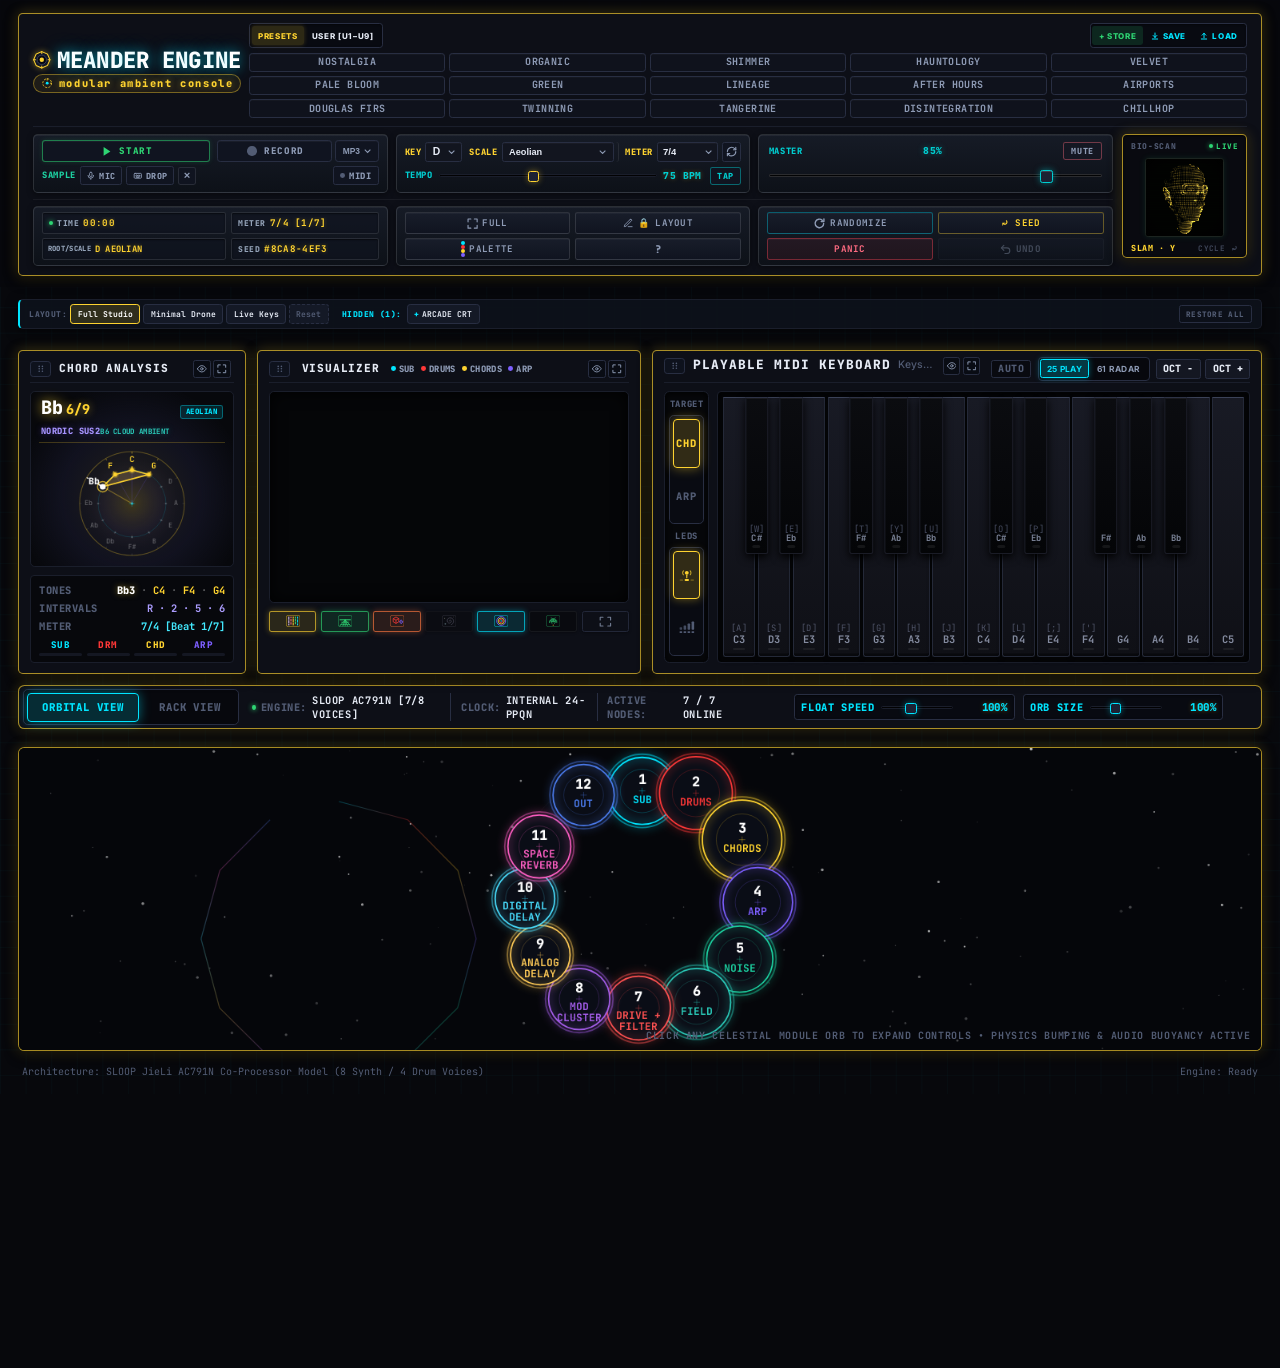
==== commit f6e5b3a9: "refactor(decouple): extract pedalboard, randomizer, clock-sequencer, transport, and touch-mobile mod" ====
--- a/index.html
+++ b/index.html
@@ -4014,3352 +4014,19 @@
   updateAudioParams();
   if (enoHeadController) enoHeadController.attachAnalyser(masterAnalyser);
 }
-
-// Dynamic Web Audio API live node rewire manager for PEDALS & routing matrix
-function rewireDspChain(newOrder, immediate = false) {
-  if (newOrder && Array.isArray(newOrder) && newOrder.length > 0) {
-    dspChainOrder = [...newOrder];
-  }
-  if (typeof updatePedalsOrderUI === 'function') updatePedalsOrderUI();
-  if (window.fxRackManager) {
-    window.fxRackManager.setChainOrder(dspChainOrder, immediate);
-    return;
-  }
-  if (!audioCtx || !masterBusPre || !masterBusPost) {
-    return;
-  }
-
-  const performConnect = () => {
-    try {
-      masterBusPre.disconnect();
-      if (filterModuleOutput) filterModuleOutput.disconnect();
-      if (delayModuleOutput) delayModuleOutput.disconnect();
-      if (spaceModuleOutput) spaceModuleOutput.disconnect();
-
-      const modules = {
-        DRIVE_FILTER: { in: filterModuleInput, out: filterModuleOutput },
-        MOD_CLUSTER:  { in: filterModuleInput, out: filterModuleOutput },
-        ANALOG_DELAY: { in: delayModuleInput,  out: delayModuleOutput },
-        DIGITAL_DELAY:{ in: delayModuleInput,  out: delayModuleOutput },
-        SPACE_REVERB: { in: spaceModuleInput,  out: spaceModuleOutput },
-        OVERDRIVE:    { in: filterModuleInput, out: filterModuleOutput },
-        FILTER:       { in: filterModuleInput, out: filterModuleOutput },
-        TREMOLO:      { in: filterModuleInput, out: filterModuleOutput },
-        PHASER:       { in: filterModuleInput, out: filterModuleOutput },
-        FLANGER:      { in: filterModuleInput, out: filterModuleOutput },
-        DELAY:        { in: delayModuleInput,  out: delayModuleOutput },
-        TAPE_ECHO:    { in: delayModuleInput,  out: delayModuleOutput },
-        SPACE_DELAY:  { in: delayModuleInput,  out: delayModuleOutput },
-        SPACE:        { in: spaceModuleInput,  out: spaceModuleOutput },
-        REVERB:       { in: spaceModuleInput,  out: spaceModuleOutput }
-      };
-
-      let prevNode = masterBusPre;
-      const connectedInNodes = new Set();
-      for (let i = 0; i < dspChainOrder.length; i++) {
-        const key = dspChainOrder[i];
-        const m = modules[key];
-        if (m && m.in && m.out && !connectedInNodes.has(m.in)) {
-          connectedInNodes.add(m.in);
-          prevNode.connect(m.in);
-          prevNode = m.out;
-        }
-      }
-      prevNode.connect(masterBusPost);
-
-      if (!immediate && audioCtx) {
-        const resumeNow = audioCtx.currentTime;
-        masterBusPre.gain.cancelScheduledValues(resumeNow);
-        masterBusPre.gain.setValueAtTime(0.001, resumeNow);
-        masterBusPre.gain.linearRampToValueAtTime(1.0, resumeNow + 0.015);
-      }
-      if (typeof updatePedalsOrderUI === 'function') updatePedalsOrderUI();
-    } catch (e) {
-      console.error('DSP chain rewire error:', e);
-    }
-  };
-
-  if (immediate) {
-    performConnect();
-  } else {
-    const now = audioCtx.currentTime;
-    masterBusPre.gain.cancelScheduledValues(now);
-    masterBusPre.gain.setValueAtTime(masterBusPre.gain.value, now);
-    masterBusPre.gain.linearRampToValueAtTime(0.001, now + 0.010);
-    setTimeout(performConnect, 12);
-  }
-}
-
-/* ==========================================================================
-   EXPANDED PEDALBOARD LOGIC, DSP REGISTRY & MODULAR SIGNAL CHAIN
-   ========================================================================== */
-const pedalBypassState = {
-  OVERDRIVE: true,
-  FILTER: false,
-  TREMOLO: true,
-  PHASER: true,
-  FLANGER: true,
-  DELAY: false,
-  DIGITAL_DELAY: true,
-  SPACE_DELAY: true,
-  TAPE_ECHO: true,
-  SPACE: false
-};
-
-const PEDAL_BASE_NAMES = {
-  DRIVE_FILTER: "DRIVE + FILTER",
-  MOD_CLUSTER: "MOD CLUSTER",
-  ANALOG_DELAY: "ANALOG DELAY",
-  DIGITAL_DELAY: "DIGITAL DELAY",
-  SPACE_REVERB: "SPACE REVERB",
-  OVERDRIVE: "TUBE DRIVE",
-  FILTER: "FILTER",
-  TREMOLO: "OPTO TREMOLO",
-  PHASER: "12-POLE PHASER",
-  FLANGER: "ANALOG FLANGER",
-  DELAY: "TAPE DELAY",
-  SPACE_DELAY: "SPACE DELAY",
-  TAPE_ECHO: "TAPE ECHO",
-  SPACE: "SPACE REVERB"
-};
-
-const PEDAL_REGISTRY = {
-  DRIVE_FILTER: {
-    key: "DRIVE_FILTER",
-    name: "DRIVE + FILTER",
-    shortName: "DRV/FLT",
-    orbId: "filter",
-    class: "mini-card-drive-filter",
-    color: "#ff5252",
-    desc: "Tube Saturation & SVF Filter",
-    subPedals: ["OVERDRIVE", "FILTER"],
-    params: [
-      { id: "drive", label: "DRIVE", min: 0.2, max: 8.0, step: 0.1, default: 2.0, unit: "x" },
-      { id: "cutoff", label: "CUTOFF", min: 60, max: 12000, step: 20, default: 2400, unit: "Hz" },
-      { id: "res", label: "RES", min: 0.1, max: 12.0, step: 0.1, default: 2.4, unit: "Q" }
-    ]
-  },
-  MOD_CLUSTER: {
-    key: "MOD_CLUSTER",
-    name: "MOD CLUSTER",
-    shortName: "MOD",
-    orbId: "filter",
-    class: "mini-card-mod-cluster",
-    color: "#a55eea",
-    desc: "Optical Tremolo, 12-Pole Phaser & Flanger",
-    subPedals: ["TREMOLO", "PHASER", "FLANGER"],
-    params: [
-      { id: "rate", label: "RATE", min: 0.05, max: 8.0, step: 0.05, default: 0.35, unit: "Hz" },
-      { id: "depth", label: "DEPTH", min: 0, max: 100, step: 1, default: 65, unit: "%" },
-      { id: "feedback", label: "FDBK", min: 0, max: 90, step: 1, default: 45, unit: "%" }
-    ]
-  },
-  ANALOG_DELAY: {
-    key: "ANALOG_DELAY",
-    name: "ANALOG DELAY",
-    shortName: "A-DLY",
-    orbId: "delay",
-    class: "mini-card-analog-delay",
-    color: "#feca57",
-    desc: "Warm Tape Saturation & 3-Head Multi-Tap",
-    subPedals: ["DELAY", "TAPE_ECHO"],
-    params: [
-      { id: "time", label: "TIME", min: 0.05, max: 1.5, step: 0.025, default: 0.38, unit: "s" },
-      { id: "flutter", label: "FLUTTER", min: 0, max: 100, step: 1, default: 35, unit: "%" },
-      { id: "mix", label: "MIX", min: 0, max: 100, step: 1, default: 42, unit: "%" }
-    ]
-  },
-  DIGITAL_DELAY: {
-    key: "DIGITAL_DELAY",
-    name: "DIGITAL DELAY",
-    shortName: "D-DLY",
-    orbId: "delay",
-    class: "mini-card-digital-delay",
-    color: "#48dbfb",
-    desc: "Pristine Stereo Ping-Pong & Space Diffusion",
-    subPedals: ["DIGITAL_DELAY", "SPACE_DELAY"],
-    params: [
-      { id: "time", label: "TIME", min: 0.05, max: 2.0, step: 0.025, default: 0.375, unit: "s" },
-      { id: "feedback", label: "FDBK", min: 0, max: 85, step: 1, default: 45, unit: "%" },
-      { id: "mix", label: "MIX", min: 0, max: 100, step: 1, default: 40, unit: "%" }
-    ]
-  },
-  SPACE_REVERB: {
-    key: "SPACE_REVERB",
-    name: "SPACE REVERB",
-    shortName: "SPACE",
-    orbId: "reverb",
-    class: "mini-card-space-reverb",
-    color: "#ff5fc4",
-    desc: "Cathedral Acoustics & Shimmer Reverb",
-    subPedals: ["SPACE"],
-    params: [
-      { id: "weather", label: "SIZE", min: 0, max: 100, step: 1, default: 65, unit: "%" },
-      { id: "mix", label: "MIX", min: 0, max: 100, step: 1, default: 48, unit: "%" },
-      { id: "shimmer", label: "SHIMMER", min: 0, max: 100, step: 1, default: 35, unit: "%" }
-    ]
-  },
-  OVERDRIVE: {
-    key: "OVERDRIVE",
-    name: "TUBE DRIVE",
-    shortName: "DRIVE",
-    orbId: "filter",
-    class: "mini-card-drive",
-    color: "#ff5252",
-    desc: "Tube Saturation & Warmth",
-    params: [
-      { id: "drive", label: "DRIVE", min: 0.2, max: 8.0, step: 0.1, default: 2.0, unit: "x" },
-      { id: "tone", label: "TONE", min: 400, max: 10000, step: 100, default: 3200, unit: "Hz" },
-      { id: "mix", label: "MIX", min: 0, max: 100, step: 1, default: 50, unit: "%" }
-    ]
-  },
-  FILTER: {
-    key: "FILTER",
-    name: "FILTER",
-    shortName: "SVF",
-    orbId: "filter",
-    class: "mini-card-filter",
-    color: "#2ed573",
-    desc: "SVF Filter & Envelope",
-    params: [
-      { id: "cutoff", label: "CUTOFF", min: 60, max: 12000, step: 20, default: 2200, unit: "Hz" },
-      { id: "res", label: "RES", min: 0.1, max: 12.0, step: 0.1, default: 2.4, unit: "Q" },
-      { id: "lfo", label: "LFO", min: 0, max: 100, step: 1, default: 35, unit: "%" }
-    ]
-  },
-  TREMOLO: {
-    key: "TREMOLO",
-    name: "OPTO TREMOLO",
-    shortName: "TREM",
-    orbId: "filter",
-    class: "mini-card-tremolo",
-    color: "#00d2d3",
-    desc: "Optical Tremolo & Pan",
-    params: [
-      { id: "rate", label: "RATE", min: 0.2, max: 12.0, step: 0.1, default: 3.5, unit: "Hz" },
-      { id: "depth", label: "DEPTH", min: 0, max: 100, step: 1, default: 60, unit: "%" },
-      { id: "pan", label: "PAN", min: 0, max: 100, step: 1, default: 40, unit: "%" }
-    ]
-  },
-  PHASER: {
-    key: "PHASER",
-    name: "12-POLE PHASER",
-    shortName: "PHASE",
-    orbId: "filter",
-    class: "mini-card-phaser",
-    color: "#e056fd",
-    desc: "12-Pole All-Pass Sweep",
-    params: [
-      { id: "rate", label: "RATE", min: 0.05, max: 6.0, step: 0.05, default: 0.35, unit: "Hz" },
-      { id: "depth", label: "DEPTH", min: 0, max: 100, step: 1, default: 65, unit: "%" },
-      { id: "feedback", label: "FDBK", min: 0, max: 90, step: 1, default: 45, unit: "%" }
-    ]
-  },
-  FLANGER: {
-    key: "FLANGER",
-    name: "ANALOG FLANGER",
-    shortName: "FLANGE",
-    orbId: "filter",
-    class: "mini-card-flanger",
-    color: "#54a0ff",
-    desc: "Comb-Filter Micro-Delay",
-    params: [
-      { id: "rate", label: "RATE", min: 0.05, max: 5.0, step: 0.05, default: 0.25, unit: "Hz" },
-      { id: "depth", label: "DEPTH", min: 0, max: 100, step: 1, default: 70, unit: "%" },
-      { id: "feedback", label: "FDBK", min: -85, max: 85, step: 1, default: 50, unit: "%" }
-    ]
-  },
-  DELAY: {
-    key: "DELAY",
-    name: "TAPE DELAY",
-    shortName: "DELAY",
-    orbId: "delay",
-    class: "mini-card-delay",
-    color: "#ff793f",
-    desc: "Analog Tape Delay",
-    params: [
-      { id: "time", label: "TIME", min: 0.05, max: 1.5, step: 0.025, default: 0.38, unit: "s" },
-      { id: "feedback", label: "FDBK", min: 0, max: 48, step: 1, default: 28, unit: "%" },
-      { id: "mix", label: "MIX", min: 0, max: 100, step: 1, default: 42, unit: "%" }
-    ]
-  },
-  DIGITAL_DELAY: {
-    key: "DIGITAL_DELAY",
-    name: "DIGITAL DELAY",
-    shortName: "D-DLY",
-    orbId: "delay",
-    class: "mini-card-digital-delay",
-    color: "#48dbfb",
-    desc: "Ping-Pong Delay",
-    params: [
-      { id: "time", label: "TIME", min: 0.05, max: 2.0, step: 0.025, default: 0.375, unit: "s" },
-      { id: "feedback", label: "FDBK", min: 0, max: 85, step: 1, default: 45, unit: "%" },
-      { id: "mix", label: "MIX", min: 0, max: 100, step: 1, default: 40, unit: "%" }
-    ]
-  },
-  SPACE_DELAY: {
-    key: "SPACE_DELAY",
-    name: "SPACE DELAY",
-    shortName: "S-DLY",
-    orbId: "delay",
-    class: "mini-card-space-delay",
-    color: "#ff9f43",
-    desc: "Flutter Delay Diffusion",
-    params: [
-      { id: "time", label: "TIME", min: 0.1, max: 2.5, step: 0.025, default: 0.52, unit: "s" },
-      { id: "flutter", label: "FLUTTER", min: 0, max: 100, step: 1, default: 40, unit: "%" },
-      { id: "mix", label: "MIX", min: 0, max: 100, step: 1, default: 45, unit: "%" }
-    ]
-  },
-  TAPE_ECHO: {
-    key: "TAPE_ECHO",
-    name: "TAPE ECHO",
-    shortName: "ECHO",
-    orbId: "delay",
-    class: "mini-card-tape-echo",
-    color: "#feca57",
-    desc: "3-Head Multi-Tap Inertia",
-    params: [
-      { id: "speed", label: "SPEED", min: 0.2, max: 2.5, step: 0.05, default: 1.0, unit: "x" },
-      { id: "inertia", label: "INERTIA", min: 0.01, max: 0.5, step: 0.01, default: 0.12, unit: "s" },
-      { id: "mix", label: "MIX", min: 0, max: 100, step: 1, default: 45, unit: "%" }
-    ]
-  },
-  SPACE: {
-    key: "SPACE",
-    name: "SPACE REVERB",
-    shortName: "SPACE",
-    orbId: "reverb",
-    class: "mini-card-space",
-    color: "#ff5fc4",
-    desc: "Shimmer Reverb & Chorus",
-    params: [
-      { id: "decay", label: "DECAY", min: 0, max: 100, step: 1, default: 72, unit: "%" },
-      { id: "chorus", label: "CHORUS", min: 0, max: 100, step: 1, default: 35, unit: "%" },
-      { id: "mix", label: "MIX", min: 0, max: 100, step: 1, default: 55, unit: "%" }
-    ]
-  }
-};
-
-const fxParamsState = {};
-Object.keys(PEDAL_REGISTRY).forEach(k => {
-  fxParamsState[k] = {};
-  PEDAL_REGISTRY[k].params.forEach(p => {
-    fxParamsState[k][p.id] = p.default;
-  });
-});
-
-function formatFxParamValue(paramMeta, val) {
-  if (!paramMeta) return String(val);
-  if (paramMeta.unit === "Hz") {
-    return val >= 1000 ? (val / 1000).toFixed(1) + "k" : Math.round(val) + "Hz";
-  }
-  if (paramMeta.unit === "s") {
-    return val.toFixed(2) + "s";
-  }
-  if (paramMeta.unit === "x") {
-    return val.toFixed(1) + "x";
-  }
-  if (paramMeta.unit === "%") {
-    return Math.round(val) + "%";
-  }
-  if (paramMeta.unit === "Q") {
-    return val.toFixed(1);
-  }
-  return String(val);
-}
-
-function updateFxParam(key, paramId, value, ev) {
-  if (ev && typeof ev.stopPropagation === "function") ev.stopPropagation();
-  const val = parseFloat(value);
-  if (!fxParamsState[key]) fxParamsState[key] = {};
-  fxParamsState[key][paramId] = val;
-
-  // Format label in UI
-  const reg = PEDAL_REGISTRY[key];
-  const pMeta = reg && reg.params.find(p => p.id === paramId);
-  const lbl = document.getElementById(`lbl_${key}_${paramId}`);
-  if (lbl && pMeta) {
-    lbl.textContent = formatFxParamValue(pMeta, val);
-  }
-
-  // Audio dispatch
-  if (!audioCtx) return;
-  const now = audioCtx.currentTime;
-  try {
-    if (key === "DRIVE_FILTER") {
-      if (paramId === "drive") updateFxParam("OVERDRIVE", "drive", val, ev);
-      else if (paramId === "cutoff" || paramId === "res") updateFxParam("FILTER", paramId, val, ev);
-      return;
-    } else if (key === "MOD_CLUSTER") {
-      if (paramId === "rate") {
-        updateFxParam("TREMOLO", "rate", val, ev);
-        updateFxParam("PHASER", "rate", val, ev);
-        updateFxParam("FLANGER", "rate", val, ev);
-      } else if (paramId === "depth") {
-        updateFxParam("TREMOLO", "depth", val, ev);
-        updateFxParam("PHASER", "depth", val, ev);
-        updateFxParam("FLANGER", "depth", val, ev);
-      } else if (paramId === "feedback") {
-        updateFxParam("PHASER", "feedback", val, ev);
-        updateFxParam("FLANGER", "feedback", val, ev);
-      }
-      return;
-    } else if (key === "ANALOG_DELAY") {
-      if (paramId === "time") updateFxParam("DELAY", "time", val, ev);
-      else if (paramId === "flutter") {
-        if (window.fxTapeEcho) {
-          window.fxTapeEcho.setSpeed(Math.max(0.2, 2.5 - (val / 100) * 1.5));
-          window.fxTapeEcho.setInertia((val / 100) * 0.4);
-        }
-      } else if (paramId === "mix" || paramId === "feedback") {
-        updateFxParam("DELAY", paramId, val, ev);
-      }
-      return;
-    } else if (key === "SPACE_REVERB") {
-      if (paramId === "weather" || paramId === "decay") updateFxParam("SPACE", "decay", val, ev);
-      else if (paramId === "mix") updateFxParam("SPACE", "mix", val, ev);
-      else if (paramId === "shimmer" || paramId === "chorus") updateFxParam("SPACE", "chorus", val, ev);
-      return;
-    }
-
-    if (key === "OVERDRIVE" && window.fxTubeDrive) {
-      if (paramId === "drive") window.fxTubeDrive.setDrive(val);
-      else if (paramId === "tone" && window.fxTubeDrive.toneFilter) window.fxTubeDrive.toneFilter.frequency.setTargetAtTime(val, now, 0.02);
-      else if (paramId === "mix") window.fxTubeDrive.setMix(val / 100);
-    } else if (key === "TREMOLO" && window.fxTremolo) {
-      if (paramId === "rate" && window.fxTremolo.lfo) window.fxTremolo.lfo.frequency.setTargetAtTime(val, now, 0.02);
-      else if (paramId === "depth" && window.fxTremolo.depthGain) window.fxTremolo.depthGain.gain.setTargetAtTime(val / 100, now, 0.02);
-      else if (paramId === "pan" && window.fxTremolo.panDepthGain) window.fxTremolo.panDepthGain.gain.setTargetAtTime(val / 100, now, 0.02);
-    } else if (key === "PHASER" && window.fxPhaser) {
-      if (paramId === "rate" && window.fxPhaser.lfo) window.fxPhaser.lfo.frequency.setTargetAtTime(val, now, 0.02);
-      else if (paramId === "depth" && window.fxPhaser.lfoGain) window.fxPhaser.lfoGain.gain.setTargetAtTime(val * 18, now, 0.02);
-      else if (paramId === "feedback" && window.fxPhaser.feedbackGain) window.fxPhaser.feedbackGain.gain.setTargetAtTime(val / 100, now, 0.02);
-    } else if (key === "FLANGER" && window.fxFlanger) {
-      if (paramId === "rate" && window.fxFlanger.lfo) window.fxFlanger.lfo.frequency.setTargetAtTime(val, now, 0.02);
-      else if (paramId === "depth" && window.fxFlanger.lfoGain) window.fxFlanger.lfoGain.gain.setTargetAtTime((val / 100) * 0.003, now, 0.02);
-      else if (paramId === "feedback" && window.fxFlanger.feedbackGain) window.fxFlanger.feedbackGain.gain.setTargetAtTime(val / 100, now, 0.02);
-    } else if (key === "DIGITAL_DELAY" && window.fxDigitalDelay) {
-      if (paramId === "time") window.fxDigitalDelay.setTime(val);
-      else if (paramId === "feedback") window.fxDigitalDelay.setFeedback(val / 100);
-      else if (paramId === "mix") window.fxDigitalDelay.setMix(val / 100);
-    } else if (key === "SPACE_DELAY" && window.fxSpaceDelay) {
-      if (paramId === "time") window.fxSpaceDelay.setTime(val);
-      else if (paramId === "flutter") window.fxSpaceDelay.setFlutter(val / 100);
-      else if (paramId === "mix") window.fxSpaceDelay.setMix(val / 100);
-    } else if (key === "TAPE_ECHO" && window.fxTapeEcho) {
-      if (paramId === "speed") window.fxTapeEcho.setSpeed(val);
-      else if (paramId === "inertia") window.fxTapeEcho.setInertia(val);
-      else if (paramId === "mix") window.fxTapeEcho.setMix(val / 100);
-    } else if (key === "FILTER") {
-      if (paramId === "cutoff") {
-        masterBaseCutoff = val;
-        if (masterFilter1 && masterFilter2) {
-          masterFilter1.frequency.setTargetAtTime(masterBaseCutoff, now, 0.02);
-          masterFilter2.frequency.setTargetAtTime(masterBaseCutoff, now, 0.02);
-        }
-      } else if (paramId === "res") {
-        masterResonance = val;
-        if (masterFilter1 && masterFilter2) {
-          masterFilter1.Q.setTargetAtTime(masterResonance, now, 0.02);
-          masterFilter2.Q.setTargetAtTime(masterResonance, now, 0.02);
-        }
-      } else if (paramId === "lfo") {
-        filterLfoDepth = val / 100;
-        if (filterLFODepthGain) filterLFODepthGain.gain.setTargetAtTime(masterBaseCutoff * filterLfoDepth * 0.68, now, 0.02);
-      }
-    } else if (key === "DELAY") {
-      if (paramId === "time") {
-        delayTimeSec = val;
-        if (analogDelayNode) analogDelayNode.delayTime.setTargetAtTime(delayTimeSec, now, 0.02);
-      } else if (paramId === "feedback") {
-        delayFeedbackVal = val / 100;
-        if (delayFeedbackGain) delayFeedbackGain.gain.setTargetAtTime(delayLoopGain(), now, 0.02);
-      } else if (paramId === "mix") {
-        delayMixVal = val / 100;
-        if (delayWetGain && delayDryGain) {
-          delayWetGain.gain.setTargetAtTime(delayMixVal * 0.85, now, 0.02);
-          delayDryGain.gain.setTargetAtTime(1.0 - (delayMixVal * 0.45), now, 0.02);
-        }
-      }
-    } else if (key === "SPACE") {
-      if (paramId === "decay") {
-        weatherVal = val / 100;
-        if (reverbSend) reverbSend.gain.setTargetAtTime(weatherVal * reverbMixVal, now, 0.02);
-      } else if (paramId === "chorus") {
-        chorusMixVal = val / 100;
-        if (chorusWetGain) chorusWetGain.gain.setTargetAtTime(chorusMixVal, now, 0.02);
-      } else if (paramId === "mix") {
-        reverbMixVal = val / 100;
-        if (reverbSend) reverbSend.gain.setTargetAtTime(weatherVal * reverbMixVal, now, 0.02);
-      }
-    }
-  } catch (err) {
-    console.error("updateFxParam error:", err);
-  }
-}
-
-function swapPedalOrbPositions(keyA, keyB) {
-  if (typeof PEDAL_KEY_TO_ORBITAL_ID === "undefined" || typeof ORBITAL_MODULES === "undefined") return;
-  const orbAId = PEDAL_KEY_TO_ORBITAL_ID[keyA];
-  const orbBId = PEDAL_KEY_TO_ORBITAL_ID[keyB];
-  if (!orbAId || !orbBId || orbAId === orbBId) return;
-  const orbA = ORBITAL_MODULES.find(o => o.id === orbAId);
-  const orbB = ORBITAL_MODULES.find(o => o.id === orbBId);
-  if (!orbA || !orbB) return;
-  const tx = orbA.x, ty = orbA.y, tvx = orbA.vx, tvy = orbA.vy, th = orbA.heading;
-  orbA.x = orbB.x; orbA.y = orbB.y; orbA.vx = orbB.vx; orbA.vy = orbB.vy; orbA.heading = orbB.heading;
-  orbB.x = tx; orbB.y = ty; orbB.vx = tvx; orbB.vy = tvy; orbB.heading = th;
-  orbA.bump = Math.min(0.8, (orbA.bump || 0) + 0.25);
-  orbB.bump = Math.min(0.8, (orbB.bump || 0) + 0.25);
-}
-
-const DEFAULT_10_PEDAL_ORDER = [
-  "OVERDRIVE", "FILTER", "TREMOLO", "PHASER", "FLANGER",
-  "DELAY", "TAPE_ECHO", "DIGITAL_DELAY", "SPACE_DELAY", "SPACE"
-];
-
-function getExpandedPedalOrder(rawOrder) {
-  const source = Array.isArray(rawOrder) && rawOrder.length ? rawOrder : DEFAULT_10_PEDAL_ORDER;
-  const expanded = [];
-  const seen = new Set();
-
-  source.forEach(key => {
-    const meta = PEDAL_REGISTRY[key];
-    const subKeys = (meta && Array.isArray(meta.subPedals) && meta.subPedals.length) ? meta.subPedals : [key];
-    subKeys.forEach(sk => {
-      if (DEFAULT_10_PEDAL_ORDER.includes(sk) && !seen.has(sk)) {
-        seen.add(sk);
-        expanded.push(sk);
-      }
-    });
-  });
-
-  DEFAULT_10_PEDAL_ORDER.forEach(sk => {
-    if (!seen.has(sk)) {
-      seen.add(sk);
-      expanded.push(sk);
-    }
-  });
-
-  return expanded;
-}
-
-function updatePedalsOrderUI() {
-  const container = document.getElementById("studioFxGrid") || document.getElementById("masterDeckUnified");
-  const expandedOrder = getExpandedPedalOrder(dspChainOrder);
-
-  // Synchronize all 10 pedal cards and slot badges in the pedalboard grid
-  if (container) {
-    expandedOrder.forEach((subKey, idx) => {
-      const el = document.getElementById("pedalCard_" + subKey);
-      if (el && !el.closest("#orbitalModalBody")) {
-        container.appendChild(el);
-      }
-
-      const chainNum = idx + 1;
-      const formattedSlot = "#" + (chainNum < 10 ? "0" + chainNum : chainNum);
-      const slotIndexEl = document.getElementById("slotIndex_" + subKey);
-      if (slotIndexEl) slotIndexEl.textContent = formattedSlot;
-
-      const titleEl = document.getElementById("pedalTitle_" + subKey) || (el ? el.querySelector(".panel-header .pedal-card-title, .panel-header > span:first-child") : null);
-      if (titleEl) {
-        const subMeta = PEDAL_REGISTRY[subKey];
-        titleEl.textContent = `${chainNum}. ${subMeta ? subMeta.name : (PEDAL_BASE_NAMES[subKey] || subKey)}`;
-      }
-
-      const slotBadge = document.getElementById("slotBadge_" + subKey);
-      if (slotBadge) {
-        if (idx === 0) slotBadge.textContent = "IN";
-        else if (idx === expandedOrder.length - 1) slotBadge.textContent = "OUT";
-        else slotBadge.textContent = "INSERT";
-      }
-
-      const shiftL = document.getElementById("shiftLeft_" + subKey);
-      const shiftR = document.getElementById("shiftRight_" + subKey);
-      if (shiftL) shiftL.disabled = (idx === 0);
-      if (shiftR) shiftR.disabled = (idx === expandedOrder.length - 1);
-    });
-
-    dspChainOrder.forEach((key, idx) => {
-      if (typeof PEDAL_KEY_TO_ORBITAL_ID !== "undefined" && typeof ORBITAL_MODULES !== "undefined") {
-        const orbId = PEDAL_KEY_TO_ORBITAL_ID[key];
-        const orb = orbId ? ORBITAL_MODULES.find(o => o.id === orbId) : null;
-        if (orb) {
-          orb.num = String(idx + 1);
-          if (typeof expandedOrbId !== "undefined" && expandedOrbId === orbId) {
-            const modalTitle = document.getElementById("orbitalModalTitle");
-            if (modalTitle) modalTitle.textContent = `${orb.num}. ${orb.name}`;
-          }
-        }
-      }
-
-      const routeBadge = document.getElementById("routeBadge" + (idx + 1));
-      if (routeBadge) {
-        routeBadge.textContent = (idx + 1) + ": " + key;
-      }
-    });
-  }
-
-  const eqStrip = document.getElementById("masterEqOutStrip");
-  const masterSec = document.getElementById("pedalboardMasterSection") || container;
-  if (eqStrip && masterSec && !eqStrip.closest("#orbitalModalBody") && !eqStrip.parentElement) {
-    masterSec.appendChild(eqStrip);
-  }
-  if (eqStrip) {
-    const outHeader = eqStrip.querySelector(".panel-header > span:first-child");
-    if (outHeader) {
-      outHeader.textContent = `${expandedOrder.length + 1}. OUT`;
-    }
-  }
-
-  renderPedalboardRoutingRibbon();
-
-  if (typeof renderBirdsEyePedalRack === "function") {
-    renderBirdsEyePedalRack();
-  }
-  if (typeof renderMasterDspChainList === "function") {
-    renderMasterDspChainList();
-  }
-  if (typeof renderSplitFxSidebar === "function") {
-    renderSplitFxSidebar();
-  }
-  if (typeof renderMobileMacroGrid === "function") {
-    renderMobileMacroGrid();
-  }
-  if (typeof expandedOrbId !== "undefined" && expandedOrbId && typeof renderSignalRibbon === "function") {
-    renderSignalRibbon(expandedOrbId);
-  }
-}
-
-function renderPedalboardRoutingRibbon() {
-  const container = document.getElementById("pedalboardRoutingStream");
-  if (!container) return;
-
-  const order = getExpandedPedalOrder(dspChainOrder);
-  let html = "";
-
-  order.forEach((key, idx) => {
-    const meta = PEDAL_REGISTRY[key];
-    if (!meta) return;
-    const isBypassed = !!(typeof pedalBypassState !== "undefined" && pedalBypassState[key]);
-    const num = idx + 1;
-
-    html += `
-      <div class="routing-pill-node ${isBypassed ? 'bypassed' : 'active'}" style="--node-color: ${meta.color};" onclick="focusOrInspectPedal('${key}', event)" title="Slot #${num}: ${meta.name} • Click to focus">
-        <span class="node-idx">${num}</span>
-        <span class="node-name">${meta.shortName || meta.name}</span>
-      </div>
-      ${idx < order.length - 1 ? '<span class="routing-arrow">➔</span>' : ''}
-    `;
-  });
-
-  container.innerHTML = html;
-
-  const countEl = document.getElementById("deckStreamActiveCount");
-  if (countEl) {
-    const activeCount = order.filter(k => !(typeof pedalBypassState !== "undefined" && pedalBypassState[k])).length;
-    countEl.textContent = `${activeCount} / ${order.length} ACTIVE FX + OUT`;
-  }
-}
-
-function focusOrInspectPedal(key, ev) {
-  if (ev && typeof ev.stopPropagation === "function") ev.stopPropagation();
-  if (currentLowerDeckMode === "split") {
-    const miniEl = document.getElementById("miniCard_" + key);
-    if (miniEl) {
-      miniEl.scrollIntoView({ behavior: "smooth", block: "nearest", inline: "nearest" });
-      miniEl.classList.add("pedal-highlight-flash");
-      setTimeout(() => miniEl.classList.remove("pedal-highlight-flash"), 1200);
-      return;
-    }
-  }
-  if (currentLowerDeckMode === "instruments") {
-    setLowerDeckMode("fx");
-  }
-  const el = document.getElementById("pedalCard_" + key);
-  if (el) {
-    el.scrollIntoView({ behavior: "smooth", block: "nearest", inline: "nearest" });
-    el.classList.add("pedal-highlight-flash");
-    setTimeout(() => el.classList.remove("pedal-highlight-flash"), 1200);
-  }
-}
-
-function togglePedalFullscreen(key, ev) {
-  if (ev) {
-    if (typeof ev.stopPropagation === "function") ev.stopPropagation();
-    if (typeof ev.preventDefault === "function") ev.preventDefault();
-  }
-  const el = document.getElementById("pedalCard_" + key);
-  if (!el) return;
-
-  const isCurrent = el.classList.contains("module-fullscreen-active");
-  document.querySelectorAll(".module-fullscreen-active").forEach(item => {
-    item.classList.remove("module-fullscreen-active");
-  });
-
-  if (isCurrent) {
-    document.body.classList.remove("module-focus-open");
-    if (window.workspaceManager) {
-      window.workspaceManager.state.fullscreenModule = null;
-      window.workspaceManager.saveState();
-    }
-  } else {
-    el.classList.add("module-fullscreen-active");
-    document.body.classList.add("module-focus-open");
-    if (window.workspaceManager) {
-      window.workspaceManager.state.fullscreenModule = key;
-      window.workspaceManager.saveState();
-    }
-  }
-
-  if (typeof lastChordWheelSignature !== "undefined") lastChordWheelSignature = "";
-  if (typeof drawChordWheelCard === "function") drawChordWheelCard();
-  if (typeof triggerCanvasResizes === "function") {
-    triggerCanvasResizes();
-  } else if (window.workspaceManager && typeof window.workspaceManager.triggerCanvasResizes === "function") {
-    window.workspaceManager.triggerCanvasResizes();
-  }
-}
-
-let currentLowerDeckMode = "instruments";
-
-function setLowerDeckMode(mode) {
-  currentLowerDeckMode = mode;
-  try {
-    localStorage.setItem("slambient_lower_deck_mode", mode);
-  } catch (e) {}
-
-  const lowerDeck = document.querySelector(".lower-deck") || document.getElementById("lowerDeck");
-  if (lowerDeck) {
-    lowerDeck.classList.remove("deck-mode-instruments", "deck-mode-fx", "deck-mode-split");
-    lowerDeck.classList.add("deck-mode-" + mode);
-  }
-
-  if (document.body) {
-    document.body.classList.toggle("split-view-active", mode === "split");
-  }
-
-  const btnInst = document.getElementById("btnDeckModeInstruments");
-  const btnFx = document.getElementById("btnDeckModeFx");
-  const btnSplit = document.getElementById("btnDeckModeSplit");
-
-  if (btnInst) {
-    btnInst.classList.toggle("active", mode === "instruments");
-    btnInst.setAttribute("aria-selected", mode === "instruments" ? "true" : "false");
-  }
-  if (btnFx) {
-    btnFx.classList.toggle("active", mode === "fx");
-    btnFx.setAttribute("aria-selected", mode === "fx" ? "true" : "false");
-  }
-  if (btnSplit) {
-    btnSplit.classList.toggle("active", mode === "split");
-    btnSplit.setAttribute("aria-selected", mode === "split" ? "true" : "false");
-  }
-
-  if (mode === "fx" || mode === "split") {
-    if (typeof updatePedalsOrderUI === "function") updatePedalsOrderUI();
-    if (mode === "split" && typeof renderSplitFxSidebar === "function") renderSplitFxSidebar();
-  }
-
-  window.dispatchEvent(new Event("resize"));
-}
-
-function initLowerDeckView() {
-  let saved = null;
-  try {
-    saved = localStorage.getItem("slambient_lower_deck_mode");
-  } catch (e) {}
-
-  let targetMode = (saved === "instruments" || saved === "fx" || saved === "split") ? saved : "split";
-  setLowerDeckMode(targetMode);
-
-  if (typeof initStudioFxDragAndDrop === "function") {
-    initStudioFxDragAndDrop();
-  }
-  if (typeof syncAllMiniFxCards === "function") {
-    syncAllMiniFxCards();
-  }
-}
-
-// =========================================================================
-// ALL 10 STUDIO FX MODULES + MASTER OUT SPLIT-VIEW ENGINE
-// =========================================================================
-
-function formatMiniReadout(numVal, unit) {
-  if (unit === "Hz") {
-    if (numVal >= 1000) return (numVal / 1000).toFixed(1) + "k";
-    return (numVal < 10 ? numVal.toFixed(2) : Math.round(numVal)) + "Hz";
-  }
-  if (unit === "s") {
-    return Math.round(numVal * 1000) + "ms";
-  }
-  if (unit === "x") {
-    return numVal.toFixed(1) + "x";
-  }
-  if (unit === "Q") {
-    return numVal.toFixed(1);
-  }
-  return Math.round(numVal) + (unit || "");
-}
-
-function syncMiniParam(pedalKey, paramId, value, lblId, unit) {
-  const numVal = parseFloat(value);
-  if (typeof updateFxParam === "function") {
-    updateFxParam(pedalKey, paramId, numVal);
-  }
-  const lbl = document.getElementById(lblId);
-  if (lbl) {
-    lbl.textContent = formatMiniReadout(numVal, unit);
-  }
-
-  const fullSlider = document.getElementById(`slider_${pedalKey}_${paramId}`) ||
-                     (pedalKey === "FILTER" && paramId === "cutoff" ? document.getElementById("knobMasterCutoff") : null) ||
-                     (pedalKey === "FILTER" && paramId === "res" ? document.getElementById("knobMasterRes") : null) ||
-                     (pedalKey === "DELAY" && paramId === "time" ? document.getElementById("knobDelayTime") : null) ||
-                     (pedalKey === "DELAY" && paramId === "mix" ? document.getElementById("knobDelayMix") : null) ||
-                     (pedalKey === "SPACE" && (paramId === "weather" || paramId === "decay") ? document.getElementById("knobWeather") : null) ||
-                     (pedalKey === "SPACE" && paramId === "mix" ? document.getElementById("knobReverbMix") : null);
-  if (fullSlider) {
-    fullSlider.value = numVal;
-  }
-}
-
-function syncMiniMasterParam(paramId, value, lblId) {
-  const numVal = parseFloat(value);
-  const lbl = document.getElementById(lblId);
-  if (lbl) {
-    lbl.textContent = Math.round(numVal) + "%";
-  }
-  if (paramId === "weather") {
-    const kWeather = document.getElementById("knobWeather");
-    if (kWeather) kWeather.value = numVal;
-    const lWeather = document.getElementById("lblWeather");
-    if (lWeather) lWeather.textContent = Math.round(numVal) + "%";
-    if (typeof updateAudioParams === "function") updateAudioParams();
-  } else if (paramId === "drive") {
-    const kDrive = document.getElementById("knobMasterDrive");
-    if (kDrive) kDrive.value = numVal;
-    const lDrive = document.getElementById("lblMasterDrive");
-    if (lDrive) lDrive.textContent = Math.round(numVal) + "%";
-    if (typeof updateAudioParams === "function") updateAudioParams();
-  }
-}
-
-function syncMiniModParam(paramType, value, lblId, unit) {
-  const numVal = parseFloat(value);
-  ["TREMOLO", "PHASER", "FLANGER"].forEach(key => {
-    if (typeof updateFxParam === "function") {
-      updateFxParam(key, paramType, numVal);
-    }
-    const fullSlider = document.getElementById(`slider_${key}_${paramType}`);
-    if (fullSlider) fullSlider.value = numVal;
-  });
-  const lbl = document.getElementById(lblId);
-  if (lbl) {
-    if (unit === "Hz") lbl.textContent = numVal.toFixed(2) + "Hz";
-    else lbl.textContent = Math.round(numVal) + "%";
-  }
-}
-
-function toggleMiniCardDrawer(unitKey, event) {
-  if (event) {
-    if (typeof event.stopPropagation === "function") event.stopPropagation();
-    if (typeof event.preventDefault === "function") event.preventDefault();
-  }
-  const card = document.getElementById("miniCard_" + unitKey);
-  if (!card) return;
-  const isExpanded = card.classList.toggle("expanded");
-  const expandBtn = card.querySelector(".btn-card-expand");
-  if (expandBtn) expandBtn.textContent = isExpanded ? "LESS" : "MORE";
-}
-
-function toggleSubPedalBypass(spKey, event) {
-  if (event) {
-    if (typeof event.stopPropagation === "function") event.stopPropagation();
-    if (typeof event.preventDefault === "function") event.preventDefault();
-  }
-  togglePedalBypass(spKey, event);
-  const btn = document.getElementById("sub_pwr_" + spKey);
-  const isEngaged = !(typeof pedalBypassState !== "undefined" && pedalBypassState[spKey]);
-  if (btn) btn.classList.toggle("active", isEngaged);
-}
-
-function renderSplitFxSidebar() {
-  const sidebar = document.getElementById("splitRailCards") || document.getElementById("splitFxSidebar");
-  if (!sidebar) return;
-
-  const order = getExpandedPedalOrder(dspChainOrder);
-
-  order.forEach((key, idx) => {
-    const card = document.getElementById("miniCard_" + key);
-    if (card) {
-      sidebar.appendChild(card);
-      const num = idx + 1;
-      const idxEl = document.getElementById("mini_slot_" + key) || card.querySelector(".mini-fx-slot, .mini-fx-idx");
-      if (idxEl) {
-        idxEl.textContent = "#" + (num < 10 ? "0" + num : num);
-      }
-      const upBtn = document.getElementById("mini_up_" + key);
-      const dnBtn = document.getElementById("mini_dn_" + key);
-      if (upBtn) upBtn.disabled = (idx === 0);
-      if (dnBtn) dnBtn.disabled = (idx === order.length - 1);
-    }
-  });
-
-  const masterCard = document.getElementById("miniCard_MASTER");
-  if (masterCard) {
-    sidebar.appendChild(masterCard);
-    const mSlot = document.getElementById("mini_slot_MASTER");
-    if (mSlot) mSlot.textContent = "OUT";
-  }
-
-  if (typeof syncAllMiniFxCards === "function") {
-    syncAllMiniFxCards();
-  }
-}
-
-function toggleUnitBypass(unitKey, event) {
-  if (event) event.stopPropagation();
-  if (PEDAL_REGISTRY[unitKey] && !PEDAL_REGISTRY[unitKey].subPedals) {
-    togglePedalBypass(unitKey, event);
-    return;
-  }
-  const unitMap = {
-    unit1: ["OVERDRIVE", "FILTER"],
-    unit2: ["TREMOLO", "PHASER", "FLANGER"],
-    unit3: ["DELAY", "TAPE_ECHO"],
-    unit4: ["DIGITAL_DELAY", "SPACE_DELAY"],
-    unit5: ["SPACE"]
-  };
-  const keys = unitMap[unitKey] || [];
-  if (!keys.length) return;
-
-  const firstKey = keys[0];
-  const currentlyBypassed = !!(typeof pedalBypassState !== "undefined" && pedalBypassState[firstKey]);
-  const newBypass = !currentlyBypassed;
-
-  keys.forEach(k => {
-    if (typeof pedalBypassState !== "undefined") {
-      pedalBypassState[k] = newBypass;
-    }
-    if (window.fxRackManager && typeof window.fxRackManager.setBypass === "function") {
-      window.fxRackManager.setBypass(k, newBypass);
-    }
-    const card = document.getElementById("pedalCard_" + k);
-    const btn = document.getElementById("stompBtn_" + k);
-    if (card) card.classList.toggle("bypassed", newBypass);
-    if (btn) btn.classList.toggle("active", !newBypass);
-  });
-
-  updateUnitBypassUI(unitKey);
-  if (typeof syncAllMiniFxCards === "function") syncAllMiniFxCards();
-  if (typeof renderPedalboardRoutingRibbon === "function") renderPedalboardRoutingRibbon();
-}
-
-function updateUnitBypassUI(unitKey) {
-  if (DEFAULT_10_PEDAL_ORDER.includes(unitKey)) {
-    const isBypassed = !!(typeof pedalBypassState !== "undefined" && pedalBypassState[unitKey]);
-    const miniCard = document.getElementById("miniCard_" + unitKey);
-    const pwrBtn = document.getElementById("mini_pwr_" + unitKey);
-    if (miniCard) miniCard.classList.toggle("bypassed", isBypassed);
-    if (pwrBtn) {
-      pwrBtn.classList.toggle("active", !isBypassed);
-      pwrBtn.title = isBypassed ? `Turn ON ${unitKey}` : `Turn OFF ${unitKey}`;
-    }
-    return;
-  }
-  const unitMap = {
-    unit1: ["OVERDRIVE", "FILTER"],
-    unit2: ["TREMOLO", "PHASER", "FLANGER"],
-    unit3: ["DELAY", "TAPE_ECHO"],
-    unit4: ["DIGITAL_DELAY", "SPACE_DELAY"],
-    unit5: ["SPACE"]
-  };
-  const keys = unitMap[unitKey] || [];
-  if (!keys.length) return;
-  const isEngaged = keys.some(k => !(typeof pedalBypassState !== "undefined" && pedalBypassState[k]));
-  const miniCard = document.getElementById("miniCard_" + unitKey);
-  const pwrBtn = document.getElementById("mini_pwr_" + unitKey);
-  const led = document.getElementById("mini_led_" + unitKey);
-  if (miniCard) miniCard.classList.toggle("bypassed", !isEngaged);
-  if (pwrBtn) {
-    pwrBtn.classList.toggle("active", isEngaged);
-    pwrBtn.title = isEngaged ? "Turn OFF Unit" : "Turn ON Unit";
-  }
-  if (led) {
-    led.classList.toggle("lit", isEngaged);
-  }
-}
-
-function inspectConsolidatedUnit(unitKey, event) {
-  if (event) event.stopPropagation();
-  setLowerDeckMode("fx");
-  let targetEl = null;
-  if (unitKey === "MASTER") {
-    targetEl = document.getElementById("masterEqOutStrip") || document.getElementById("pedalboardMasterSection");
-  } else if (unitKey === "unit1") {
-    targetEl = document.getElementById("pedalCard_FILTER") || document.getElementById("pedalCard_OVERDRIVE");
-  } else if (unitKey === "unit2") {
-    targetEl = document.getElementById("pedalCard_TREMOLO");
-  } else if (unitKey === "unit3") {
-    targetEl = document.getElementById("pedalCard_DELAY");
-  } else if (unitKey === "unit4") {
-    targetEl = document.getElementById("pedalCard_DIGITAL_DELAY");
-  } else if (unitKey === "unit5") {
-    targetEl = document.getElementById("pedalCard_SPACE");
-  } else {
-    targetEl = document.getElementById("pedalCard_" + unitKey) || document.getElementById(unitKey);
-  }
-  if (targetEl) {
-    targetEl.scrollIntoView({ behavior: "smooth", block: "nearest" });
-    targetEl.classList.add("unit-target-highlight");
-    setTimeout(() => targetEl.classList.remove("unit-target-highlight"), 1200);
-  }
-}
-
-function setDelayDivision(divStr, event) {
-  if (event) event.stopPropagation();
-  document.querySelectorAll(".btn-division").forEach(btn => {
-    btn.classList.toggle("active", btn.textContent.trim() === divStr);
-  });
-  const currentBpm = (typeof bpm !== "undefined" && bpm > 0) ? bpm : 72;
-  const beatSec = 60.0 / currentBpm;
-  let factor = 1.0;
-  if (divStr === "1/16") factor = 0.25;
-  else if (divStr === "1/8") factor = 0.5;
-  else if (divStr === "1/8d") factor = 0.75;
-  else if (divStr === "1/4") factor = 1.0;
-  else if (divStr === "1/2") factor = 2.0;
-
-  const delaySec = Math.max(0.02, Math.min(2.0, beatSec * factor));
-  const delayMs = Math.round(delaySec * 1000);
-
-  if (typeof updateFxParam === "function") {
-    updateFxParam("DIGITAL_DELAY", "time", delaySec);
-  }
-  const slider = document.getElementById("slider_DIGITAL_DELAY_time");
-  if (slider) slider.value = delaySec;
-  const readout = document.getElementById("digitalDelayMsReadout");
-  if (readout) readout.textContent = `${delayMs}.0 ms [${divStr}]`;
-  const miniSlider = document.getElementById("mini_slider_DIGITAL_DELAY_time") || document.getElementById("mini_slider_dig_time");
-  if (miniSlider) miniSlider.value = delaySec;
-  const miniLbl = document.getElementById("lbl_mini_DIGITAL_DELAY_time") || document.getElementById("lbl_mini_dig_time");
-  if (miniLbl) miniLbl.textContent = `${delayMs}ms`;
-}
-
-function setReverbCathedralMode(modeStr, event) {
-  if (event) event.stopPropagation();
-  document.querySelectorAll(".btn-reverb-mode").forEach(btn => {
-    btn.classList.toggle("active", btn.textContent.trim() === modeStr);
-  });
-  const sel = document.getElementById("selReverbMode");
-  if (sel) {
-    if (modeStr === "CATHEDRAL") sel.value = "CATHEDRAL";
-    else if (modeStr === "PLATE") sel.value = "PLATE";
-    else sel.value = "HALL";
-  }
-  let weatherTarget = 65;
-  if (modeStr === "PLATE") weatherTarget = 45;
-  else if (modeStr === "ROOM") weatherTarget = 30;
-  else if (modeStr === "CATHEDRAL") weatherTarget = 80;
-  else if (modeStr === "INFINITE") weatherTarget = 95;
-
-  if (typeof updateFxParam === "function") {
-    updateFxParam("SPACE", "weather", weatherTarget);
-    updateFxParam("SPACE", "decay", weatherTarget);
-  }
-  const kWeather = document.getElementById("knobWeather");
-  if (kWeather) kWeather.value = weatherTarget;
-  const lWeather = document.getElementById("lblWeather");
-  if (lWeather) lWeather.textContent = weatherTarget + "%";
-
-  const miniS = document.getElementById("mini_slider_SPACE_decay") || document.getElementById("mini_slider_spc_size");
-  if (miniS) miniS.value = weatherTarget;
-  const miniL = document.getElementById("lbl_mini_SPACE_decay") || document.getElementById("lbl_mini_spc_size");
-  if (miniL) miniL.textContent = weatherTarget + "%";
-}
-
-function selectModSubStage(stageKey, event) {
-  if (event) event.stopPropagation();
-  document.querySelectorAll(".mod-cluster-pills .mod-pill").forEach(pill => {
-    pill.classList.toggle("active", pill.textContent.trim() === (stageKey === "TREMOLO" ? "OPTO" : (stageKey === "PHASER" ? "PHASE" : "FLANGE")));
-  });
-  const targetCard = document.getElementById("pedalCard_" + stageKey);
-  if (targetCard) {
-    targetCard.scrollIntoView({ behavior: "smooth", block: "nearest" });
-    targetCard.classList.add("unit-target-highlight");
-    setTimeout(() => targetCard.classList.remove("unit-target-highlight"), 1200);
-  }
-}
-
-function syncAllMiniFxCards() {
-  const miniSpecs = [
-    { key: "OVERDRIVE", p1: { id: "drive", def: 2.0, unit: "x" }, p2: { id: "mix", def: 50, unit: "%" } },
-    { key: "FILTER", p1: { id: "cutoff", def: 2200, unit: "Hz" }, p2: { id: "res", def: 2.4, unit: "Q" } },
-    { key: "TREMOLO", p1: { id: "rate", def: 3.5, unit: "Hz" }, p2: { id: "depth", def: 60, unit: "%" } },
-    { key: "PHASER", p1: { id: "rate", def: 0.35, unit: "Hz" }, p2: { id: "depth", def: 65, unit: "%" } },
-    { key: "FLANGER", p1: { id: "rate", def: 0.25, unit: "Hz" }, p2: { id: "depth", def: 70, unit: "%" } },
-    { key: "DELAY", p1: { id: "time", def: 0.38, unit: "s" }, p2: { id: "mix", def: 42, unit: "%" } },
-    { key: "TAPE_ECHO", p1: { id: "speed", def: 1.0, unit: "x" }, p2: { id: "mix", def: 45, unit: "%" } },
-    { key: "DIGITAL_DELAY", p1: { id: "time", def: 0.375, unit: "s" }, p2: { id: "feedback", def: 45, unit: "%" } },
-    { key: "SPACE_DELAY", p1: { id: "time", def: 0.52, unit: "s" }, p2: { id: "flutter", def: 40, unit: "%" } },
-    { key: "SPACE", p1: { id: "decay", def: 65, unit: "%" }, p2: { id: "mix", def: 48, unit: "%" } }
-  ];
-
-  miniSpecs.forEach(spec => {
-    const k = spec.key;
-    [spec.p1, spec.p2].forEach(p => {
-      let val = (typeof fxParamsState !== "undefined" && fxParamsState[k] && fxParamsState[k][p.id] !== undefined)
-        ? fxParamsState[k][p.id]
-        : p.def;
-      if (k === "SPACE" && p.id === "decay" && fxParamsState[k] && fxParamsState[k].weather !== undefined) {
-        val = fxParamsState[k].weather;
-      }
-      const sEl = document.getElementById(`mini_slider_${k}_${p.id}`);
-      const lEl = document.getElementById(`lbl_mini_${k}_${p.id}`);
-      if (sEl) sEl.value = val;
-      if (lEl) lEl.textContent = formatMiniReadout(parseFloat(val), p.unit);
-    });
-
-    updateUnitBypassUI(k);
-  });
-
-  // Sync Master Out card
-  const kWeather = document.getElementById("knobWeather");
-  const kDrive = document.getElementById("knobMasterDrive");
-  const wVal = kWeather ? parseFloat(kWeather.value) : (typeof weatherVal === "number" ? Math.round(weatherVal * 100) : 45);
-  const dVal = kDrive ? parseFloat(kDrive.value) : 10;
-  const sMW = document.getElementById("mini_slider_MASTER_weather");
-  const lMW = document.getElementById("lbl_mini_MASTER_weather");
-  if (sMW) sMW.value = wVal;
-  if (lMW) lMW.textContent = Math.round(wVal) + "%";
-  const sMD = document.getElementById("mini_slider_MASTER_drive");
-  const lMD = document.getElementById("lbl_mini_MASTER_drive");
-  if (sMD) sMD.value = dVal;
-  if (lMD) lMD.textContent = Math.round(dVal) + "%";
-}
-
-function renderBirdsEyePedalRack() {
-  const rack = document.getElementById("pedalBirdsEyeRack");
-  if (!rack) return;
-
-  const order = getExpandedPedalOrder(dspChainOrder);
-  let html = "";
-
-  order.forEach((key, idx) => {
-    const meta = PEDAL_REGISTRY[key];
-    if (!meta) return;
-    const isBypassed = !!(typeof pedalBypassState !== "undefined" && pedalBypassState[key]);
-    const slotLabel = idx === 0 ? "IN" : (idx === order.length - 1 ? "OUT" : "INSERT");
-    const num = 7 + idx;
-
-    // Render micro parameter sliders
-    let controlsHtml = "";
-    if (Array.isArray(meta.params)) {
-      meta.params.forEach(p => {
-        const currentVal = (fxParamsState[key] && fxParamsState[key][p.id] !== undefined)
-          ? fxParamsState[key][p.id]
-          : p.default;
-        const formatted = formatFxParamValue(p, currentVal);
-
-        controlsHtml += `
-          <div class="mini-pedal-param" title="${p.label}: ${formatted}">
-            <div class="mini-pedal-param-label">
-              <span>${p.label}</span>
-              <span id="lbl_${key}_${p.id}">${formatted}</span>
-            </div>
-            <input type="range" class="mini-pedal-slider"
-              id="slider_${key}_${p.id}"
-              min="${p.min}" max="${p.max}" step="${p.step}" value="${currentVal}"
-              oninput="updateFxParam('${key}', '${p.id}', this.value, event)"
-              onchange="updateFxParam('${key}', '${p.id}', this.value, event)"
-              onclick="event.stopPropagation()"
-              onpointerdown="event.stopPropagation()"
-              onmousedown="event.stopPropagation()"
-            >
-          </div>
-        `;
-      });
-    }
-
-    html += `
-      <div class="mini-pedal-card ${meta.class} ${isBypassed ? 'bypassed' : 'active'}" data-pedal="${key}" draggable="true" title="Drag to reorder • Double-click or click EDIT to inspect">
-        <div class="mini-pedal-left">
-          <span class="mini-pedal-drag-handle" title="Click and drag to reorder effects in DSP chain">
-            <svg viewBox="0 0 24 24" width="10" height="10" fill="currentColor"><circle cx="8" cy="6" r="2"/><circle cx="16" cy="6" r="2"/><circle cx="8" cy="12" r="2"/><circle cx="16" cy="12" r="2"/><circle cx="8" cy="18" r="2"/><circle cx="16" cy="18" r="2"/></svg>
-          </span>
-          <span class="mini-pedal-badge">${num}</span>
-          <div class="mini-pedal-info">
-            <span class="mini-pedal-name">${meta.shortName || meta.name}</span>
-            <span class="mini-pedal-slot">${slotLabel}</span>
-          </div>
-        </div>
-        <div class="mini-pedal-controls" onclick="event.stopPropagation()" onpointerdown="event.stopPropagation()" onmousedown="event.stopPropagation()">
-          ${controlsHtml}
-        </div>
-        <div class="mini-pedal-actions" onclick="event.stopPropagation()" onpointerdown="event.stopPropagation()" onmousedown="event.stopPropagation()">
-          <button type="button" draggable="false" class="btn-mini-power btn-power ${isBypassed ? '' : 'active'}" onclick="togglePedalBypass('${key}', event)" title="${isBypassed ? 'Turn ON ' + meta.name : 'Turn OFF ' + meta.name}">
-            PWR
-          </button>
-          <button type="button" draggable="false" class="badge-tag btn-mini-randomize" onclick="randomizePedalModule('${key}', event)" title="Randomize ${meta.name} parameters">
-            <svg viewBox="0 0 24 24" width="12" height="12" fill="none" stroke="currentColor" stroke-width="2.4" stroke-linecap="round" stroke-linejoin="round"><path d="M3 12a9 9 0 0 1 15.5-6.3L21 8"/><polyline points="21 3 21 8 16 8"/><path d="M21 12a9 9 0 0 1-15.5 6.3L3 16"/><polyline points="3 21 3 16 8 16"/></svg>
-          </button>
-          <button type="button" draggable="false" class="btn-mini-inspect" onclick="openMiniPedalInspector('${meta.orbId || 'filter'}', event)" title="Inspect full controls">EDIT ↗</button>
-        </div>
-      </div>
-    `;
-  });
-
-  // Terminal Master EQ & Out Node (Node OUT)
-  html += `
-    <div class="mini-pedal-card mini-card-master active" data-pedal="MASTER" onclick="if (!event.target.closest('button, input')) openMiniPedalInspector('space', event)" title="Terminal Master Node • Click to inspect">
-      <div class="mini-pedal-left">
-        <span class="mini-pedal-badge">OUT</span>
-        <div class="mini-pedal-info">
-          <span class="mini-pedal-name">MASTER OUT</span>
-          <span class="mini-pedal-slot">BUS TERM</span>
-        </div>
-      </div>
-      <div class="mini-pedal-actions" onclick="event.stopPropagation()" onpointerdown="event.stopPropagation()" onmousedown="event.stopPropagation()">
-        <button type="button" draggable="false" class="badge-tag btn-mini-randomize" onclick="randomizePedalModule('MASTER', event)" title="Randomize Master EQ & Out parameters">
-          <svg viewBox="0 0 24 24" width="12" height="12" fill="none" stroke="currentColor" stroke-width="2.4" stroke-linecap="round" stroke-linejoin="round"><path d="M3 12a9 9 0 0 1 15.5-6.3L21 8"/><polyline points="21 3 21 8 16 8"/><path d="M21 12a9 9 0 0 1-15.5 6.3L3 16"/><polyline points="3 21 3 16 8 16"/></svg>
-        </button>
-        <button type="button" draggable="false" class="btn-mini-inspect" onclick="openMiniPedalInspector('space', event)" title="Inspect Master EQ & Out">EDIT ↗</button>
-      </div>
-    </div>
-  `;
-
-  rack.innerHTML = html;
-  if (typeof initMiniPedalDragAndDrop === "function") {
-    initMiniPedalDragAndDrop();
-  }
-}
-
-function shiftPedalLeft(key, ev) {
-  shiftMasterDspChain(key, -1, ev);
-}
-
-function shiftPedalRight(key, ev) {
-  shiftMasterDspChain(key, 1, ev);
-}
-
-function randomizeDspChain(ev) {
-  if (ev && typeof ev.stopPropagation === "function") ev.stopPropagation();
-  if (window.fxRackManager) {
-    dspChainOrder = window.fxRackManager.randomizeChain("SAFE");
-  } else {
-    const expanded = getExpandedPedalOrder(dspChainOrder);
-    dspChainOrder = [...expanded].sort(() => Math.random() - 0.5);
-  }
-  rewireDspChain(dspChainOrder, false);
-}
-
-function resetDspChain(ev) {
-  if (ev && typeof ev.stopPropagation === "function") ev.stopPropagation();
-  dspChainOrder = [...DEFAULT_10_PEDAL_ORDER];
-  if (window.fxRackManager) {
-    window.fxRackManager.setChainOrder(dspChainOrder, false);
-  }
-  rewireDspChain(dspChainOrder, false);
-}
-
-function renderMasterDspChainList() {
-  const container = document.getElementById("masterDspChainList");
-  if (!container) return;
-
-  const order = getExpandedPedalOrder(dspChainOrder);
-  let html = "";
-
-  order.forEach((key, idx) => {
-    const meta = PEDAL_REGISTRY[key];
-    if (!meta) return;
-    const isBypassed = !!(typeof pedalBypassState !== "undefined" && pedalBypassState[key]);
-    const num = idx + 1;
-    const isFirst = idx === 0;
-    const isLast = idx === order.length - 1;
-
-    html += `
-      <div class="master-dsp-chain-item ${isBypassed ? 'bypassed' : ''}" style="--item-color: ${meta.color};" data-chain-pedal="${key}">
-        <div class="master-dsp-item-left">
-          <span class="master-dsp-item-badge">${num}</span>
-          <span class="master-dsp-item-name">${meta.name}</span>
-          <span class="master-dsp-item-role">${meta.desc}</span>
-        </div>
-        <div class="master-dsp-item-actions" onclick="event.stopPropagation()">
-          <button type="button" class="btn-mini-power btn-power ${isBypassed ? '' : 'active'}" onclick="togglePedalBypass('${key}', event)" title="${isBypassed ? 'Enable ' + meta.name : 'Bypass ' + meta.name}">
-            PWR
-          </button>
-          <button type="button" class="master-dsp-nudge-btn" onclick="shiftMasterDspChain('${key}', -1, event)" ${isFirst ? 'disabled' : ''} title="Nudge Up in Signal Chain">
-            <svg viewBox="0 0 24 24" fill="none" stroke="currentColor" stroke-width="2.5" stroke-linecap="round" stroke-linejoin="round"><polyline points="18 15 12 9 6 15"/></svg>
-          </button>
-          <button type="button" class="master-dsp-nudge-btn" onclick="shiftMasterDspChain('${key}', 1, event)" ${isLast ? 'disabled' : ''} title="Nudge Down in Signal Chain">
-            <svg viewBox="0 0 24 24" fill="none" stroke="currentColor" stroke-width="2.5" stroke-linecap="round" stroke-linejoin="round"><polyline points="6 9 12 15 18 9"/></svg>
-          </button>
-        </div>
-      </div>
-    `;
-  });
-
-  container.innerHTML = html;
-}
-
-function shiftMasterDspChain(key, direction, ev) {
-  if (ev && typeof ev.stopPropagation === "function") ev.stopPropagation();
-  if (DEFAULT_10_PEDAL_ORDER.includes(key) && !dspChainOrder.includes(key)) {
-    dspChainOrder = getExpandedPedalOrder(dspChainOrder);
-  }
-  if (window.fxRackManager && dspChainOrder.includes(key) && window.fxRackManager.chain.includes(key)) {
-    dspChainOrder = window.fxRackManager.shiftModule(key, direction);
-  } else {
-    const idx = dspChainOrder.indexOf(key);
-    if (idx !== -1) {
-      const targetIdx = idx + direction;
-      if (targetIdx >= 0 && targetIdx < dspChainOrder.length) {
-        const item = dspChainOrder.splice(idx, 1)[0];
-        dspChainOrder.splice(targetIdx, 0, item);
-      }
-    }
-  }
-  rewireDspChain(dspChainOrder, false);
-}
-
-function togglePedalBypass(key, ev) {
-  if (ev) {
-    if (typeof ev.stopPropagation === "function") ev.stopPropagation();
-    if (typeof ev.preventDefault === "function") ev.preventDefault();
-  }
-  pedalBypassState[key] = !pedalBypassState[key];
-  const isBypassed = !!pedalBypassState[key];
-
-  if (window.fxRackManager) {
-    window.fxRackManager.setBypass(key, isBypassed);
-  }
-
-  // 1. Update backing store elements
-  const card = document.getElementById("pedalCard_" + key);
-  const btn = document.getElementById("stompBtn_" + key);
-  if (card) card.classList.toggle("bypassed", isBypassed);
-  if (btn) btn.classList.toggle("active", !isBypassed);
-
-  // 2. Update Split View mini-fx-card immediately
-  updateUnitBypassUI(key);
-
-  // 3. Directly update visible birds-eye rack cards & buttons immediately
-  const miniCard = document.querySelector(`.mini-pedal-card[data-pedal="${key}"]`);
-  if (miniCard) {
-    miniCard.classList.toggle("bypassed", isBypassed);
-    miniCard.classList.toggle("active", !isBypassed);
-    const pwrBtn = miniCard.querySelector(".btn-mini-power");
-    if (pwrBtn) {
-      pwrBtn.classList.toggle("active", !isBypassed);
-      pwrBtn.title = isBypassed ? ("Turn ON " + key) : ("Turn OFF " + key);
-    }
-  }
-
-  // 4. Update master DSP chain item in Master panel
-  const chainItem = document.querySelector(`.master-dsp-chain-item[data-chain-pedal="${key}"]`);
-  if (chainItem) {
-    chainItem.classList.toggle("bypassed", isBypassed);
-    const itemPwr = chainItem.querySelector(".btn-mini-power");
-    if (itemPwr) {
-      itemPwr.classList.toggle("active", !isBypassed);
-      itemPwr.title = isBypassed ? ("Enable " + key) : ("Bypass " + key);
-    }
-  }
-
-  // 5. Update modal header PWR button if modal is currently open for this pedal
-  const modalPwr = document.querySelector("#orbitalModalActions .btn-power");
-  const currentOrbId = (typeof PEDAL_KEY_TO_ORBITAL_ID !== "undefined" && PEDAL_KEY_TO_ORBITAL_ID[key]) ? PEDAL_KEY_TO_ORBITAL_ID[key] : key.toLowerCase();
-  if (modalPwr && expandedOrbId === currentOrbId) {
-    modalPwr.classList.toggle("active", !isBypassed);
-  }
-
-  if (typeof renderPedalboardRoutingRibbon === "function") {
-    renderPedalboardRoutingRibbon();
-  }
-  if (typeof renderMasterDspChainList === "function") {
-    renderMasterDspChainList();
-  }
-  if (typeof renderMobileMacroGrid === "function") {
-    renderMobileMacroGrid();
-  }
-
-  // 6. Update audio DSP if audioCtx exists
-  if (audioCtx) {
-    const now = audioCtx.currentTime;
-    if (key === 'FILTER') {
-      if (filterModuleInput && filterModuleOutput && masterFilter1 && masterFilter2) {
-        masterFilter1.frequency.setTargetAtTime(isBypassed ? 20000 : masterBaseCutoff, now, 0.05);
-        masterFilter2.frequency.setTargetAtTime(isBypassed ? 20000 : masterBaseCutoff, now, 0.05);
-        masterFilter1.Q.setTargetAtTime(isBypassed ? 0.5 : masterResonance, now, 0.05);
-        masterFilter2.Q.setTargetAtTime(isBypassed ? 0.5 : masterResonance, now, 0.05);
-      }
-    } else if (key === 'DELAY') {
-      if (delayWetGain && delayDryGain) {
-        delayWetGain.gain.setTargetAtTime(isBypassed ? 0.0001 : delayMixVal * 0.85, now, 0.05);
-        delayDryGain.gain.setTargetAtTime(isBypassed ? 1.0 : (1.0 - (delayMixVal * 0.45)), now, 0.05);
-      }
-    } else if (key === 'SPACE') {
-      if (spaceDryGain && reverbSend && chorusWetGain) {
-        reverbSend.gain.setTargetAtTime(isBypassed ? 0.0001 : (weatherVal * reverbMixVal), now, 0.05);
-        chorusWetGain.gain.setTargetAtTime(isBypassed ? 0.0001 : chorusMixVal, now, 0.05);
-        spaceDryGain.gain.setTargetAtTime(isBypassed ? 1.0 : 0.88, now, 0.05);
-      }
-    }
-  }
-}
-
-function randomizePedalModule(key, ev) {
-  if (ev) {
-    if (typeof ev.stopPropagation === "function") ev.stopPropagation();
-    if (typeof ev.preventDefault === "function") ev.preventDefault();
-  }
-  if (key === 'FILTER') {
-    if (typeof randomizeFilter === "function") randomizeFilter();
-  } else if (key === 'DELAY') {
-    if (typeof randomizeDelay === "function") randomizeDelay();
-  } else if (key === 'SPACE') {
-    if (typeof randomizeReverbChorus === "function") randomizeReverbChorus();
-  } else if (key === 'MASTER') {
-    if (typeof randomizeSpace === "function") randomizeSpace();
-  } else if (PEDAL_REGISTRY[key]) {
-    const meta = PEDAL_REGISTRY[key];
-    if (Array.isArray(meta.params)) {
-      meta.params.forEach(p => {
-        let randVal = p.min + Math.random() * (p.max - p.min);
-        if (p.step >= 1) randVal = Math.round(randVal);
-        else if (p.step >= 0.1) randVal = parseFloat(randVal.toFixed(1));
-        else randVal = parseFloat(randVal.toFixed(3));
-        updateFxParam(key, p.id, randVal);
-        const slider = document.getElementById(`slider_${key}_${p.id}`);
-        if (slider) slider.value = randVal;
-      });
-    }
-  }
-}
-
-function initStudioFxDragAndDrop() {
-  const grid = document.getElementById("studioFxGrid");
-  if (!grid) return;
-  const cards = grid.querySelectorAll(".pedal-chassis[data-pedal]");
-  let draggedKey = null;
-
-  cards.forEach(card => {
-    card.setAttribute("draggable", "true");
-
-    card.addEventListener("dragstart", (e) => {
-      if (e.target.closest("button, a, input, select, .custom-dropdown-wrap")) {
-        e.preventDefault();
-        return;
-      }
-      draggedKey = card.getAttribute("data-pedal");
-      card.classList.add("pedal-dragging");
-      document.body.classList.add("pedal-drag-in-progress");
-      if (e.dataTransfer) {
-        e.dataTransfer.effectAllowed = "move";
-        e.dataTransfer.setData("text/plain", draggedKey);
-      }
-    });
-
-    card.addEventListener("dragend", () => {
-      card.classList.remove("pedal-dragging");
-      document.body.classList.remove("pedal-drag-in-progress");
-      cards.forEach(c => c.classList.remove("pedal-drag-over"));
-      draggedKey = null;
-    });
-
-    card.addEventListener("dragover", (e) => {
-      e.preventDefault();
-      if (e.dataTransfer) e.dataTransfer.dropEffect = "move";
-      const targetCard = e.currentTarget;
-      if (targetCard && targetCard !== card) {
-        targetCard.classList.add("pedal-drag-over");
-      }
-    });
-
-    card.addEventListener("dragleave", (e) => {
-      e.currentTarget.classList.remove("pedal-drag-over");
-    });
-
-    card.addEventListener("drop", (e) => {
-      e.preventDefault();
-      e.currentTarget.classList.remove("pedal-drag-over");
-      const targetKey = e.currentTarget.getAttribute("data-pedal");
-      if (draggedKey && targetKey && draggedKey !== targetKey) {
-        reorderDspChainModules(draggedKey, targetKey);
-      }
-    });
-
-    const handle = card.querySelector(".pedal-drag-handle");
-    if (handle) {
-      handle.addEventListener("pointerdown", (e) => {
-        const startX = e.clientX, startY = e.clientY;
-        let isPointerDragging = false;
-        const dragId = e.pointerId;
-        const sourceKey = card.getAttribute("data-pedal");
-
-        const onMove = (ev) => {
-          if (ev.pointerId !== dragId) return;
-          if (Math.hypot(ev.clientX - startX, ev.clientY - startY) > 6) {
-            if (!isPointerDragging) {
-              isPointerDragging = true;
-              card.classList.add("pedal-dragging");
-              document.body.classList.add("pedal-drag-in-progress");
-              try { handle.setPointerCapture(dragId); } catch (_) {}
-            }
-            const elUnder = document.elementFromPoint(ev.clientX, ev.clientY);
-            const overCard = elUnder ? elUnder.closest(".studio-fx-grid .pedal-chassis") : null;
-            cards.forEach(c => c.classList.toggle("pedal-drag-over", c === overCard && c !== card));
-          }
-        };
-
-        const onUp = (ev) => {
-          if (ev.pointerId !== dragId) return;
-          window.removeEventListener("pointermove", onMove);
-          window.removeEventListener("pointerup", onUp);
-          window.removeEventListener("pointercancel", onUp);
-
-          if (isPointerDragging) {
-            try { handle.releasePointerCapture(dragId); } catch (_) {}
-            card.classList.remove("pedal-dragging");
-            document.body.classList.remove("pedal-drag-in-progress");
-            cards.forEach(c => c.classList.remove("pedal-drag-over"));
-            const elUnder = document.elementFromPoint(ev.clientX, ev.clientY);
-            const targetCard = elUnder ? elUnder.closest(".studio-fx-grid .pedal-chassis") : null;
-            const targetKey = targetCard ? targetCard.getAttribute("data-pedal") : null;
-            if (sourceKey && targetKey && sourceKey !== targetKey) {
-              reorderDspChainModules(sourceKey, targetKey);
-            }
-          }
-        };
-
-        window.addEventListener("pointermove", onMove);
-        window.addEventListener("pointerup", onUp);
-        window.addEventListener("pointercancel", onUp);
-      });
-    }
-  });
-}
-
-function initMiniPedalDragAndDrop() {
-  const rack = document.getElementById("pedalBirdsEyeRack");
-  if (!rack) return;
-  const cards = rack.querySelectorAll(".mini-pedal-card[data-pedal]:not([data-pedal='MASTER'])");
-  let draggedKey = null;
-
-  cards.forEach(card => {
-    // 1. HTML5 Drag and Drop
-    card.addEventListener("dragstart", (e) => {
-      if (e.target.closest("button, a, input, select")) {
-        e.preventDefault();
-        return;
-      }
-      draggedKey = card.getAttribute("data-pedal");
-      card.classList.add("mini-pedal-dragging");
-      document.body.classList.add("pedal-dragging");
-      if (e.dataTransfer) {
-        e.dataTransfer.effectAllowed = "move";
-        e.dataTransfer.setData("text/plain", draggedKey);
-      }
-    });
-
-    card.addEventListener("dragend", () => {
-      card.classList.remove("mini-pedal-dragging");
-      document.body.classList.remove("pedal-dragging");
-      cards.forEach(c => c.classList.remove("mini-pedal-drag-over"));
-      draggedKey = null;
-    });
-
-    card.addEventListener("dragover", (e) => {
-      e.preventDefault();
-      if (e.dataTransfer) e.dataTransfer.dropEffect = "move";
-      const targetCard = e.currentTarget;
-      if (targetCard && targetCard.getAttribute("data-pedal") !== "MASTER") {
-        targetCard.classList.add("mini-pedal-drag-over");
-      }
-    });
-
-    card.addEventListener("dragleave", (e) => {
-      e.currentTarget.classList.remove("mini-pedal-drag-over");
-    });
-
-    card.addEventListener("drop", (e) => {
-      e.preventDefault();
-      e.currentTarget.classList.remove("mini-pedal-drag-over");
-      const targetKey = e.currentTarget.getAttribute("data-pedal");
-      if (draggedKey && targetKey && targetKey !== "MASTER" && draggedKey !== targetKey) {
-        reorderDspChainModules(draggedKey, targetKey);
-      }
-    });
-
-    // 2. Tactile Pointer Drag & Tap
-    let startX = 0, startY = 0, isDragging = false, dragPointerId = null;
-
-    card.addEventListener("pointerdown", (e) => {
-      if (e.target.closest("button, a, input, select")) return;
-      startX = e.clientX;
-      startY = e.clientY;
-      isDragging = false;
-      dragPointerId = e.pointerId;
-
-      const onPointerMove = (ev) => {
-        if (ev.pointerId !== dragPointerId) return;
-        const dist = Math.hypot(ev.clientX - startX, ev.clientY - startY);
-        if (dist > 6) {
-          if (!isDragging) {
-            isDragging = true;
-            draggedKey = card.getAttribute("data-pedal");
-            card.classList.add("mini-pedal-dragging");
-            document.body.classList.add("pedal-dragging");
-            try { card.setPointerCapture(dragPointerId); } catch(err) {}
-          }
-          const elUnder = document.elementFromPoint(ev.clientX, ev.clientY);
-          const overCard = elUnder ? elUnder.closest(".mini-pedal-card[data-pedal]:not([data-pedal='MASTER'])") : null;
-          cards.forEach(c => c.classList.toggle("mini-pedal-drag-over", c === overCard && c !== card));
-        }
-      };
-
-      const onPointerUp = (ev) => {
-        if (ev.pointerId !== dragPointerId) return;
-        window.removeEventListener("pointermove", onPointerMove);
-        window.removeEventListener("pointerup", onPointerUp);
-        window.removeEventListener("pointercancel", onPointerUp);
-
-        if (isDragging) {
-          try { card.releasePointerCapture(ev.pointerId); } catch(err) {}
-          card.classList.remove("mini-pedal-dragging");
-          document.body.classList.remove("pedal-dragging");
-          cards.forEach(c => c.classList.remove("mini-pedal-drag-over"));
-          const elUnder = document.elementFromPoint(ev.clientX, ev.clientY);
-          const targetCard = elUnder ? elUnder.closest(".mini-pedal-card[data-pedal]:not([data-pedal='MASTER'])") : null;
-          const targetKey = targetCard ? targetCard.getAttribute("data-pedal") : null;
-          if (draggedKey && targetKey && targetKey !== "MASTER" && draggedKey !== targetKey) {
-            reorderDspChainModules(draggedKey, targetKey);
-          }
-          isDragging = false;
-          draggedKey = null;
-        } else {
-          // Plain click on card body (outside buttons) -> open inspector
-          if (!e.target.closest("button, a, input, select")) {
-            const pedalKey = card.getAttribute("data-pedal");
-            const orbId = (typeof PEDAL_KEY_TO_ORBITAL_ID !== "undefined" && PEDAL_KEY_TO_ORBITAL_ID[pedalKey])
-              ? PEDAL_KEY_TO_ORBITAL_ID[pedalKey] : pedalKey.toLowerCase();
-            openMiniPedalInspector(orbId, ev);
-          }
-        }
-      };
-
-      window.addEventListener("pointermove", onPointerMove);
-      window.addEventListener("pointerup", onPointerUp);
-      window.addEventListener("pointercancel", onPointerUp);
-    });
-  });
-}
-
-// Drag & drop handlers with unified Pointer Events + HTML5 drag fallback
-// Pointer-event drag-to-reorder on drag handles (reliable on desktop and tablet).
-// Shared by the upper-deck widgets and the pedalboard: dragging a handle and
-// releasing over another card calls onDrop(sourceKey, targetKey).
-function bindPointerReorder({ cards, handles, cardSelector, keyAttr, bodyClass, onDrop }) {
-  const cardUnder = (ev) => [...cards].find(c => {
-    const r = c.getBoundingClientRect();
-    return ev.clientX >= r.left && ev.clientX <= r.right && ev.clientY >= r.top && ev.clientY <= r.bottom;
-  });
-  handles.forEach(handle => {
-    handle.addEventListener("pointerdown", (e) => {
-      e.preventDefault();
-      e.stopPropagation();
-      const activeCard = handle.closest(cardSelector);
-      if (!activeCard) return;
-      const activeKey = activeCard.getAttribute(keyAttr);
-      activeCard.classList.add("dragging");
-      document.body.classList.add(bodyClass);
-      handle.setPointerCapture(e.pointerId);
-
-      const onPointerMove = (ev) => {
-        const over = cardUnder(ev);
-        cards.forEach(c => c.classList.toggle("drag-over", c === over));
-      };
-      const onPointerUp = (ev) => {
-        handle.releasePointerCapture(ev.pointerId);
-        window.removeEventListener("pointermove", onPointerMove);
-        window.removeEventListener("pointerup", onPointerUp);
-        window.removeEventListener("pointercancel", onPointerUp);
-        document.body.classList.remove(bodyClass);
-        activeCard.classList.remove("dragging");
-        cards.forEach(c => c.classList.remove("drag-over"));
-        const target = cardUnder(ev);
-        const targetKey = target && target.getAttribute(keyAttr);
-        if (targetKey && targetKey !== activeKey) onDrop(activeKey, targetKey);
-      };
-      window.addEventListener("pointermove", onPointerMove);
-      window.addEventListener("pointerup", onPointerUp);
-      window.addEventListener("pointercancel", onPointerUp);
-    });
-  });
-}
-
-function reorderDspChainModules(sourceKey, targetKey) {
-  if (!sourceKey || !targetKey || sourceKey === targetKey) return;
-  if ((DEFAULT_10_PEDAL_ORDER.includes(sourceKey) || DEFAULT_10_PEDAL_ORDER.includes(targetKey)) &&
-      (!dspChainOrder.includes(sourceKey) || !dspChainOrder.includes(targetKey))) {
-    dspChainOrder = getExpandedPedalOrder(dspChainOrder);
-  }
-  if (window.fxRackManager && window.fxRackManager.chain.includes(sourceKey) && window.fxRackManager.chain.includes(targetKey)) {
-    dspChainOrder = window.fxRackManager.reorderChain(sourceKey, targetKey);
-  } else {
-    const fromIdx = dspChainOrder.indexOf(sourceKey);
-    const toIdx = dspChainOrder.indexOf(targetKey);
-    if (fromIdx !== -1 && toIdx !== -1) {
-      dspChainOrder.splice(fromIdx, 1);
-      dspChainOrder.splice(toIdx, 0, sourceKey);
-    }
-  }
-  swapPedalOrbPositions(sourceKey, targetKey);
-  rewireDspChain(dspChainOrder, false);
-}
-
-
-/* ==========================================================================
-   UPPER DECK VISUALIZER WIDGET DRAG & DROP REORDERING
-   ========================================================================== */
-let upperWidgetOrder = ["scope", "chord", "keys"];
-const UPPER_WIDGET_IDS = {
-  scope: "scopePanel",
-  chord: "chordInfoPanel",
-  keys:  "keyboardPanel"
-};
-
-function renderUpperDeckOrder() {
-  const container = document.querySelector(".upper-deck");
-  if (!container) return;
-  upperWidgetOrder.forEach(key => {
-    const elId = UPPER_WIDGET_IDS[key];
-    const el = document.getElementById(elId);
-    if (el) container.appendChild(el);
-  });
-}
-
-function initUpperDeckDragAndDrop() {
-  const container = document.querySelector(".upper-deck");
-  if (!container) return;
-  const cards = container.querySelectorAll(".upper-deck-card");
-  const handles = container.querySelectorAll(".upper-drag-handle");
-  let draggedWidgetKey = null;
-
-  function reorderWidgets(srcKey, targetKey) {
-    if (!srcKey || !targetKey || srcKey === targetKey) return;
-    const fromIdx = upperWidgetOrder.indexOf(srcKey);
-    const toIdx = upperWidgetOrder.indexOf(targetKey);
-    if (fromIdx !== -1 && toIdx !== -1) {
-      upperWidgetOrder.splice(fromIdx, 1);
-      upperWidgetOrder.splice(toIdx, 0, srcKey);
-      renderUpperDeckOrder();
-    }
-  }
-
-  // HTML5 Drag & Drop
-  cards.forEach(card => {
-    card.addEventListener("dragstart", (e) => {
-      draggedWidgetKey = card.getAttribute("data-upper-widget");
-      card.classList.add("dragging");
-      document.body.classList.add("upper-dragging");
-      if (e.dataTransfer) {
-        e.dataTransfer.effectAllowed = "move";
-        e.dataTransfer.setData("text/plain", draggedWidgetKey);
-      }
-    });
-
-    card.addEventListener("dragend", () => {
-      card.classList.remove("dragging");
-      document.body.classList.remove("upper-dragging");
-      cards.forEach(c => c.classList.remove("drag-over"));
-      draggedWidgetKey = null;
-    });
-
-    card.addEventListener("dragover", (e) => {
-      e.preventDefault();
-      if (e.dataTransfer) e.dataTransfer.dropEffect = "move";
-      card.classList.add("drag-over");
-    });
-
-    card.addEventListener("dragleave", () => {
-      card.classList.remove("drag-over");
-    });
-
-    card.addEventListener("drop", (e) => {
-      e.preventDefault();
-      card.classList.remove("drag-over");
-      const targetKey = card.getAttribute("data-upper-widget");
-      reorderWidgets(draggedWidgetKey, targetKey);
-    });
-  });
-
-  // Pointer Events on Drag Handle
-  bindPointerReorder({
-    cards, handles,
-    cardSelector: ".upper-deck-card",
-    keyAttr: "data-upper-widget",
-    bodyClass: "upper-dragging",
-    onDrop: reorderWidgets
-  });
-}
-
-function openModuleInOrbital(moduleEl) {
-  if (!moduleEl) return;
-  let orbId = null;
-  if (moduleEl.classList.contains("drone-ch")) orbId = "drone";
-  else if (moduleEl.classList.contains("drum-ch")) orbId = "drum";
-  else if (moduleEl.classList.contains("chord-ch")) orbId = "chord";
-  else if (moduleEl.classList.contains("arp-ch")) orbId = "arp";
-  else if (moduleEl.classList.contains("noise-ch")) orbId = "noise";
-  else if (moduleEl.classList.contains("field-ch")) orbId = "field";
-  else if (moduleEl.classList.contains("pedal-chain-module")) {
-    const firstPedal = (Array.isArray(dspChainOrder) && dspChainOrder[0]) ? dspChainOrder[0] : "DRIVE_FILTER";
-    orbId = (typeof PEDAL_KEY_TO_ORBITAL_ID !== "undefined" && PEDAL_KEY_TO_ORBITAL_ID[firstPedal]) ? PEDAL_KEY_TO_ORBITAL_ID[firstPedal] : "drv_flt";
-  }
-  else if (moduleEl.classList.contains("pedal-filter") || moduleEl.classList.contains("pedal-drive") || moduleEl.getAttribute("data-module") === "FILTER" || moduleEl.getAttribute("data-module") === "OVERDRIVE") orbId = "drv_flt";
-  else if (moduleEl.classList.contains("pedal-tremolo") || moduleEl.classList.contains("pedal-phaser") || moduleEl.classList.contains("pedal-flanger") || moduleEl.getAttribute("data-module") === "TREMOLO" || moduleEl.getAttribute("data-module") === "PHASER" || moduleEl.getAttribute("data-module") === "FLANGER") orbId = "mod_cluster";
-  else if (moduleEl.classList.contains("pedal-delay") || moduleEl.classList.contains("pedal-tape-echo") || moduleEl.getAttribute("data-module") === "DELAY" || moduleEl.getAttribute("data-module") === "TAPE_ECHO") orbId = "tape_dly";
-  else if (moduleEl.classList.contains("pedal-digital-delay") || moduleEl.classList.contains("pedal-space-delay") || moduleEl.getAttribute("data-module") === "DIGITAL_DELAY" || moduleEl.getAttribute("data-module") === "SPACE_DELAY") orbId = "dig_dly";
-  else if (moduleEl.classList.contains("pedal-space") || moduleEl.classList.contains("pedal-reverb") || moduleEl.getAttribute("data-module") === "SPACE") orbId = "spc_rev";
-  else if (moduleEl.classList.contains("space-ch")) orbId = "space";
-
-  if (orbId && typeof expandModuleOrb === "function") {
-    expandModuleOrb(orbId);
-  }
-}
-
-function openMiniPedalInspector(orbId, ev) {
-  if (ev) {
-    if (typeof ev.stopPropagation === "function") ev.stopPropagation();
-    if (typeof ev.preventDefault === "function") ev.preventDefault();
-  }
-  const orbMap = {
-    unit1: "drv_flt",
-    drv_flt: "drv_flt",
-    filter: "drv_flt",
-    FILTER: "drv_flt",
-    OVERDRIVE: "drv_flt",
-    DRIVE_FILTER: "drv_flt",
-
-    unit2: "mod_cluster",
-    mod_cluster: "mod_cluster",
-    TREMOLO: "mod_cluster",
-    PHASER: "mod_cluster",
-    FLANGER: "mod_cluster",
-    MOD_CLUSTER: "mod_cluster",
-
-    unit3: "tape_dly",
-    tape_dly: "tape_dly",
-    delay: "tape_dly",
-    DELAY: "tape_dly",
-    TAPE_ECHO: "tape_dly",
-    ANALOG_DELAY: "tape_dly",
-
-    unit4: "dig_dly",
-    dig_dly: "dig_dly",
-    DIGITAL_DELAY: "dig_dly",
-    SPACE_DELAY: "dig_dly",
-
-    unit5: "spc_rev",
-    spc_rev: "spc_rev",
-    reverb: "spc_rev",
-    SPACE: "spc_rev",
-    SPACE_REVERB: "spc_rev",
-
-    master: "space",
-    MASTER: "space",
-    out: "space",
-    OUT: "space",
-    space: "space"
-  };
-  const id = orbMap[orbId] || (orbMap[String(orbId).toLowerCase()] || orbId);
-  if (id && typeof expandModuleOrb === "function") {
-    expandModuleOrb(id);
-  }
-}
-
-function initPedalDragAndDrop() {
-  const cards = document.querySelectorAll(".pedal-chassis");
-  const handles = document.querySelectorAll(".pedal-drag-handle");
-  const allModuleCards = document.querySelectorAll(".pedal-chassis, .strip-channel");
-
-  // Reordering via dedicated drag handle (pointer events on handle)
-  bindPointerReorder({
-    cards, handles,
-    cardSelector: ".pedal-chassis",
-    keyAttr: "data-module",
-    bodyClass: "pedal-dragging",
-    onDrop: reorderDspChainModules
-  });
-
-  const cardUnder = (ev) => [...cards].find(c => {
-    const r = c.getBoundingClientRect();
-    return ev.clientX >= r.left && ev.clientX <= r.right && ev.clientY >= r.top && ev.clientY <= r.bottom;
-  });
-
-  const isInteractive = (target) => {
-    return !!target.closest('input, select, button, .custom-dropdown-wrap, .custom-dropdown-trigger, .custom-dropdown-menu, label, canvas, .pedal-drag-handle, .btn-pedal-shift, .btn-power, .btn-mute, .btn-solo, .badge-tag, .module-drawer-toggle, .btn-pedal-action, .birds-eye-flow-bar');
-  };
-
-  allModuleCards.forEach(card => {
-    let pressTimer = null;
-    let startX = 0, startY = 0, startTime = 0;
-    let isLongPressDrag = false;
-    let movedFar = false;
-    let activeKey = null;
-
-    card.addEventListener("pointerdown", (e) => {
-      // Don't intercept if inside orbital view modal or on an interactive control or pedal-chain-module
-      if (card.closest("#orbitalSidePanel") || card.classList.contains("pedal-chain-module")) return;
-      if (isInteractive(e.target)) return;
-
-      startX = e.clientX;
-      startY = e.clientY;
-      startTime = performance.now();
-      movedFar = false;
-      isLongPressDrag = false;
-      activeKey = card.getAttribute("data-module");
-
-      const isPedal = card.classList.contains("pedal-chassis");
-
-      // Long-press detection: press & hold pedal card for 420ms to unlock rack drag reordering
-      if (isPedal && activeKey) {
-        pressTimer = setTimeout(() => {
-          if (!movedFar && activeKey) {
-            isLongPressDrag = true;
-            if (navigator.vibrate) try { navigator.vibrate(40); } catch(err) {}
-            card.classList.add("unlocked-for-drag", "dragging");
-            document.body.classList.add("pedal-dragging");
-            try { card.setPointerCapture(e.pointerId); } catch(err) {}
-          }
-        }, 420);
-      }
-
-      const onPointerMove = (ev) => {
-        const dist = Math.hypot(ev.clientX - startX, ev.clientY - startY);
-        if (dist > 8) {
-          movedFar = true;
-          if (!isLongPressDrag && pressTimer) {
-            clearTimeout(pressTimer);
-            pressTimer = null;
-          }
-        }
-        if (isLongPressDrag) {
-          const over = cardUnder(ev);
-          cards.forEach(c => c.classList.toggle("drag-over", c === over));
-        }
-      };
-
-      const onPointerUp = (ev) => {
-        if (pressTimer) { clearTimeout(pressTimer); pressTimer = null; }
-        window.removeEventListener("pointermove", onPointerMove);
-        window.removeEventListener("pointerup", onPointerUp);
-        window.removeEventListener("pointercancel", onPointerUp);
-
-        if (isLongPressDrag) {
-          try { card.releasePointerCapture(ev.pointerId); } catch(err) {}
-          card.classList.remove("unlocked-for-drag", "dragging");
-          document.body.classList.remove("pedal-dragging");
-          cards.forEach(c => c.classList.remove("drag-over"));
-          const target = cardUnder(ev);
-          const targetKey = target && target.getAttribute("data-module");
-          if (targetKey && targetKey !== activeKey) {
-            reorderDspChainModules(activeKey, targetKey);
-          }
-          isLongPressDrag = false;
-        } else if (!movedFar && (performance.now() - startTime < 400)) {
-          // Direct Touch / Tap on module faceplate -> zoom into Orbital View!
-          if (typeof activeModuleView !== "undefined" && activeModuleView === "console") {
-            openModuleInOrbital(card);
-          }
-        }
-      };
-
-      window.addEventListener("pointermove", onPointerMove);
-      window.addEventListener("pointerup", onPointerUp);
-      window.addEventListener("pointercancel", onPointerUp);
-    });
-  });
-}
-
-// Bidirectional parameter synchronization
-// Three reverb "modes" -- distinct pre-baked impulse responses rather than a
-// knob that regenerates the IR on every drag (expensive / clicky). Switching
-// modes just swaps the convolver's buffer, which is instant.
-const REVERB_MODE_PARAMS = {
-  PLATE:     { duration: 1.8, decayExp: 1.4 }, // bright, dense, fast-building
-  HALL:      { duration: 3.5, decayExp: 2.3 }, // original default character
-  CATHEDRAL: { duration: 7.0, decayExp: 3.0 }  // long, diffuse, "infinite space"
-};
-const reverbImpulseCache = {};
-function generateReverbImpulseBuffer(durationSec, decayExp) {
-  const rate = audioCtx.sampleRate; const length = Math.floor(rate * durationSec);
-  const impulse = audioCtx.createBuffer(2, length, rate);
-  for (let c = 0; c < 2; c++) {
-    const ch = impulse.getChannelData(c);
-    for (let i = 0; i < length; i++) {
-      ch[i] = (Math.random() * 2 - 1) * Math.pow(1 - i / length, decayExp);
-    }
-  }
-  return impulse;
-}
-function applyReverbMode(mode) {
-  if (!audioCtx || !reverbNode) return;
-  if (!reverbImpulseCache[mode]) {
-    const p = REVERB_MODE_PARAMS[mode] || REVERB_MODE_PARAMS.HALL;
-    reverbImpulseCache[mode] = generateReverbImpulseBuffer(p.duration, p.decayExp);
-  }
-  if (reverbNode.buffer !== reverbImpulseCache[mode]) {
-    reverbNode.buffer = reverbImpulseCache[mode];
-  }
-}
-
-// Chorus "modes" -- which of the 3 pre-built voices are active, their rate
-// ratios (slightly different per voice so they drift in and out of phase
-// organically), and modulation depth. Classic = 2-voice, Ensemble = all 3
-// for a thicker multi-voice wash, Vibrato = 1 voice at deeper depth for a
-// pure pitch-wobble with no doubling.
-const CHORUS_MODE_PARAMS = {
-  CLASSIC:  { gains: [1.0, 1.0, 0.0], rateMults: [1.0, 1.18, 1.0], depthMults: [1.0, 1.0, 1.0] },
-  ENSEMBLE: { gains: [0.85, 0.85, 0.85], rateMults: [0.85, 1.15, 1.5], depthMults: [1.0, 1.0, 1.0] },
-  VIBRATO:  { gains: [1.0, 0.0, 0.0], rateMults: [1.0, 1.0, 1.0], depthMults: [1.7, 1.0, 1.0] }
-};
-function applyChorusModeParams() {
-  if (!audioCtx || !chorusVoices.length) return;
-  const now = audioCtx.currentTime;
-  const params = CHORUS_MODE_PARAMS[chorusMode] || CHORUS_MODE_PARAMS.CLASSIC;
-  const baseDepthSec = chorusDepthVal * 0.006; // up to ~6ms swing at full depth
-  chorusVoices.forEach((v, i) => {
-    v.voiceGain.gain.setTargetAtTime(params.gains[i], now, 0.15);
-    v.lfo.frequency.setTargetAtTime(chorusRateHz * params.rateMults[i], now, 0.1);
-    v.lfoGain.gain.setTargetAtTime(baseDepthSec * params.depthMults[i], now, 0.1);
-  });
-}
-
 </script>
+<script src="js/ui/pedalboard.js"></script>
 <script src="js/audio/dsp-voices.js"></script>
 <script src="js/audio/drums.js"></script>
 <script src="js/audio/ambient-noise.js"></script>
 <script src="js/audio/dsp-rack.js"></script>
-<script>
-
-let clockInterval = null;
-
-function updateTimeSignature() {
-  currentTimeSig = document.getElementById("selTimeSig").value;
-  measureTick = 0; barCount = 0;
-  taanNotesLeft = 0; taanRestTicks = 0;
-  const ts = TIME_SIGNATURES[currentTimeSig] || TIME_SIGNATURES["7/4"];
-  document.getElementById("hudMeter").textContent = `${currentTimeSig} [1/${ts.beats}]`;
-  if (typeof updateWorkletClockTimeSig === "function") updateWorkletClockTimeSig();
-  if (typeof updateMediaSessionMetadata === "function") updateMediaSessionMetadata();
-}
-
-function cycleTimeSignature() {
-  const keys = Object.keys(TIME_SIGNATURES);
-  const idx = (keys.indexOf(currentTimeSig) + 1) % keys.length;
-  currentTimeSig = keys[idx];
-  document.getElementById("selTimeSig").value = currentTimeSig;
-  updateTimeSignature();
-}
-
-function clockTick() {
-  const now = performance.now();
-  const ts = TIME_SIGNATURES[currentTimeSig] || TIME_SIGNATURES["7/4"];
-  const tpb = ts.ticksPerBeat || 4;
-  const tickPeriodMs = (60000 / Math.max(30, bpm)) / tpb;
-  // Refractory debounce guard: drops duplicate/overlapping ticks if called faster than 55% of the tempo period
-  if (lastClockTickTime && (now - lastClockTickTime) < tickPeriodMs * 0.55) {
-    return;
-  }
-  lastClockTickTime = now;
-  // Update binaural spatial drift in background tabs when requestAnimationFrame is throttled/paused
-  if (document.hidden && typeof updateSpatialDrift === "function") {
-    updateSpatialDrift(now);
-  }
-  tickCount++;
-  const totalMeasureTicks = ts.beats * tpb;
-  measureTick = (measureTick + 1) % totalMeasureTicks;
-  if (measureTick === 0) barCount++;
-
-  const currentBeat = Math.floor(measureTick / tpb) + 1;
-  document.getElementById("hudMeter").textContent = `${currentTimeSig} [${currentBeat}/${ts.beats}]`;
-  if (document.getElementById("telemMeter")) {
-    document.getElementById("telemMeter").textContent = `${currentTimeSig} [Beat ${currentBeat} of ${ts.beats}]`;
-  }
-
-  stepEuclid = (stepEuclid + 1) % 7;
-  stepShim   = (stepShim + 1) % 11;
-  stepLead   = (stepLead + 1) % 13;
-  stepDrone  = (stepDrone + 1) % 17;
-
-  const isDownbeat = (measureTick === 0);
-  const tickMs = (60000 / Math.max(45, bpm)) / 4;
-
-  // Automatic turnaround connecting fill on the final beat of a 2-bar phrase when Drum Evolve is active:
-  // bridges from the old rhythm into a new groove right on the upcoming downbeat (measureTick === 0).
-  if (drumStyle !== "MUTED" && activeFillQueue.length === 0 && autoEvolveDrumGroove && barCount > 0 && barCount % 2 === 1 && measureTick === totalMeasureTicks - tpb) {
-    if (randFloat() < autoEvolveDrumChance) {
-      const nextStyle = pickDifferentFrom(AUTO_EVOLVE_DRUM_STYLES, drumStyle);
-      triggerDrumFill(false, nextStyle, tpb);
-    } else if (barCount % 8 === 7 && randFloat() < 0.45) {
-      triggerDrumFill(false, null, tpb);
-    }
-  }
-
-  // If a drum fill is active, play the next clock-locked fill step INSTEAD of the underlying drum groove
-  if (activeFillQueue.length > 0) {
-    const fillStep = activeFillQueue.shift();
-    if (fillStep && typeof fillStep === "function") {
-      fillStep(tickMs);
-    }
-    if (activeFillQueue.length === 0) {
-      isDrumFillActive = false;
-      const btn = document.getElementById("btnDrumFill");
-      if (btn) btn.classList.remove("filling");
-      if (pendingDrumStyleAfterFill) {
-        drumStyle = pendingDrumStyleAfterFill;
-        pendingDrumStyleAfterFill = null;
-        const selDrum = document.getElementById("selDrumStyle");
-        if (selDrum) selDrum.value = drumStyle;
-      }
-    }
-  } else if (drumStyle !== "MUTED") {
-    if (drumStyle === "INDUSTRIAL_DRIVE") {
-      if (isDownbeat || (currentTimeSig === "7/4" && measureTick === 12) || (currentTimeSig === "4/4" && measureTick === 8)) playKick(1.35);
-      if (measureTick === 4 || measureTick === 16 || (currentTimeSig === "4/4" && measureTick === 12)) playSnare(true);
-      if (measureTick % 2 === 0) playHiHat(measureTick % 4 === 0);
-      if (measureTick % 4 === 2) playWoodblock(0.9);
-    } else if (drumStyle === "BREAKBEAT_POCKET") {
-      if (isDownbeat || measureTick === 6 || (currentTimeSig === "7/4" && measureTick === 18)) playKick(1.25);
-      if (measureTick === 8 || measureTick === 20 || (currentTimeSig === "4/4" && measureTick === 12)) playSnare(true);
-      if (measureTick === 7 || measureTick === 19) playSnare(false);
-      if (measureTick % 2 === 0) playHiHat(measureTick % 4 === 2);
-    } else if (drumStyle === "FOUR_ON_FLOOR") {
-      if (measureTick % ts.ticksPerBeat === 0) playKick(1.3);
-      if (measureTick % ts.ticksPerBeat === 2) playHiHat(true);
-      if (measureTick % (ts.ticksPerBeat * 2) === ts.ticksPerBeat) playSnare(true);
-    } else if (drumStyle === "ORGANIC") {
-      if (isDownbeat) playKick(1.1);
-      if (stepEuclid === 0 || stepEuclid === 4) playKick(1.0);
-      if (stepEuclid === 2 || stepEuclid === 5) playWoodblock(1.15);
-      if (stepEuclid === 3 && randFloat() < 0.75) playSnare(false);
-      if (randFloat() < (0.45 + drumDensity * 0.45)) playHiHat(stepEuclid % 2 === 0);
-    } else if (drumStyle === "HEARTBEAT") {
-      if (isDownbeat || stepEuclid === 0) playKick(1.2);
-      if (stepEuclid === 1 && randFloat() < 0.6) playKick(1.0);
-      if (stepEuclid === 4) playSnare(false);
-      if (stepEuclid === 2 || stepEuclid === 5) playWoodblock(0.95);
-      playHiHat(false);
-    } else if (drumStyle === "DUB_TAPE") {
-      if (isDownbeat || (stepEuclid * 3) % 7 < 3) playKick(1.15);
-      if (stepEuclid === 3 || stepEuclid === 6) playWoodblock(1.2);
-      if (stepEuclid === 5) playSnare(true);
-      playHiHat(stepEuclid % 2 === 0);
-    } else if (drumStyle === "MINIMAL_CLICK") {
-      if (isDownbeat) playKick(1.0);
-      if (stepEuclid === 2 || stepEuclid === 4) playWoodblock(1.35);
-      if (randFloat() < 0.8) playHiHat(true);
-    } else if (drumStyle === "TABLA_GROOVE") {
-      playTablaGroove(measureTick, isDownbeat, ts);
-    }
-  }
-
-  // Phase 10: Pocket Field Recorder voices (ghost phrases / scale choir / ghost hits)
-  if (typeof fieldRecorderTick === "function") fieldRecorderTick(measureTick, isDownbeat, ts);
-
-  // Phase 4: Environmental & Noise Instrument Clock Triggers
-  if (noiseMode !== "OFF" && isChannelAudible("noise") && noiseVol > 0.01) {
-    let trigProb = 0;
-    if (noiseMode === "RHYTHMIC") {
-      trigProb = (measureTick % 2 === 0) ? (0.35 + noiseRateVal * 0.55) : (0.12 * noiseRateVal);
-    } else if (noiseMode === "GUSTS") {
-      trigProb = 0.14 + noiseRateVal * 0.42;
-    } else if (noiseMode === "SPARSE") {
-      trigProb = 0.06 + noiseRateVal * 0.22;
-    } else if (noiseMode === "STORM_SWELL") {
-      trigProb = isDownbeat ? (0.55 + noiseRateVal * 0.40) : (0.12 + noiseRateVal * 0.28);
-    } else if (noiseMode === "CONTINUOUS") {
-      trigProb = 0.10 + noiseRateVal * 0.30;
-    }
-    if (randFloat() < trigProb) {
-      triggerNoiseEvent(0.70 + randFloat() * 0.45);
-    }
-  }
-
-  if (isDownbeat) {
-    if (isManualChordActive) {
-      const barsElapsed = barCount - manualInputBar;
-      if (barsElapsed >= 1 && heldMidiNotes.size === 0) {
-        isManualChordActive = false;
-        liveActiveChord = null;
-        customArpPool = null;
-        lastChordWheelSignature = "";
-        const badge = document.getElementById("hudTakeover");
-        if (badge) {
-          badge.textContent = "AUTO";
-          badge.classList.remove("active");
-        }
-      }
-    }
-  }
-
-  if (isDownbeat && barCount % 2 === 0) {
-    if (!isManualChordActive) {
-      // Sitar/raga performances stay on one tonic throughout -- only the
-      // ornamentation (meend, phrasing) moves, never the root chord -- so
-      // skip the auto root/voicing drift entirely for this timbre.
-      const rootIsLocked = (chordTimbre === "SITAR_STRINGS");
-      if (!rootIsLocked && randFloat() < (0.25 + mutationVal * 0.65)) {
-        const scale = SCALES[activeScaleKey];
-        currentChordStepIdx = pickNextChordStepIdx(currentChordStepIdx);
-        currentChordRootStep = CHORD_STEP_POOL[currentChordStepIdx];
-        currentChordDeg = degreeToSemitone(currentChordRootStep, scale);
-        if (chordVoicingMode === "AUTO") {
-          currentChordVoicing = pickNextVoicingIdx(currentChordVoicing, activeScaleKey);
-        } else {
-          currentChordVoicing = chordVoicingMode;
-        }
-        updateDronePitches();
-        maybeAutoEvolve();
-      }
-      triggerCurrentChord();
-    }
-  }
-
-  if (stepLead === 0) {
-    const scale = SCALES[activeScaleKey];
-    const r = randRange(0, 100);
-    if (r < 55) leadScaleDeg += (xorshift32() & 1) ? 1 : -1;
-    else if (r < 80) leadScaleDeg += (xorshift32() & 1) ? 2 : -2;
-    else leadScaleDeg = 0;
-
-    leadScaleDeg = Math.max(-6, Math.min(10, leadScaleDeg));
-    const octaveShift = Math.floor(leadScaleDeg / scale.length);
-    const scaleIdx = ((leadScaleDeg % scale.length) + scale.length) % scale.length;
-    let leadMidi = 48 + rootNote + currentChordDeg + scale[scaleIdx] + (octaveShift * 12);
-    while (leadMidi > 81) leadMidi -= 12; // Allow soaring lead melodies up to A5 (MIDI 81)
-    while (leadMidi < 43) leadMidi += 12; // Allow deep cello counterpoint down to G2 (MIDI 43)
-
-    if (randFloat() < (0.48 + weatherVal * 0.28)) {
-      playSynthVoice(leadMidi, 2.2 + weatherVal * 1.5, 62 + randRange(0, 14), true, 0, "CHORD");
-    }
-  }
-
-  if (keyboardRoute === "ARP" && heldMidiNotes.size > 0) {
-    triggerLiveArpStep();
-  } else if (arpPattern !== "OFF") {
-    const pool = getArpNotesPool();
-    if (pool.length > 0) {
-      let shouldTrigger = false;
-      let targetMidi = pool[0];
-      let taanVel = 0;
-
-      if (arpPattern === "SHIMMER") {
-        if (randFloat() < (0.42 + weatherVal * 0.45)) {
-          shouldTrigger = true;
-          targetMidi = pool[randRange(0, pool.length - 1)];
-        }
-      } else if (arpPattern === "UP") {
-        shouldTrigger = true;
-        arpStepCounter = (arpStepCounter + 1) % pool.length;
-        targetMidi = pool[arpStepCounter];
-      } else if (arpPattern === "PENDULUM") {
-        shouldTrigger = true;
-        arpStepCounter += arpDirection;
-        if (arpStepCounter >= pool.length - 1) { arpDirection = -1; arpStepCounter = pool.length - 1; }
-        else if (arpStepCounter <= 0) { arpDirection = 1; arpStepCounter = 0; }
-        targetMidi = pool[arpStepCounter];
-      } else if (arpPattern === "RAGA_TAAN") {
-        // Authentic taan phrasing: a fluid 3-5 note run (one note per tick) that
-        // starts on a tala division, followed by 1-2 beats of breathing silence (Ma).
-        // Rupak (7/4) phrases start on its 3 + 2 + 2 vibhag boundaries.
-        const tpb = ts.ticksPerBeat || 4;
-        const subTick = measureTick % tpb;
-        const beatIdx = Math.floor(measureTick / tpb);
-        const starts = (currentTimeSig === "7/4") ? [0, 3, 5] : [0, Math.floor(ts.beats / 2)];
-        let emit = false;
-        if (taanRestTicks > 0) {
-          taanRestTicks--;
-        } else if (taanNotesLeft > 0) {
-          emit = true;
-        } else if (subTick === 0 && starts.indexOf(beatIdx) !== -1 && randFloat() < 0.62) {
-          taanNotesLeft = randRange(3, 5);
-          taanNoteIdx = 0;
-          taanDir = (randFloat() < 0.5) ? 1 : -1;
-          emit = true;
-        }
-        if (emit) {
-          shouldTrigger = true;
-          arpStepCounter = Math.min(Math.max(0, arpStepCounter), pool.length - 1);
-          const stepAmt = (randFloat() < 0.8) ? 1 : 2;
-          let nxt = arpStepCounter + taanDir * stepAmt;
-          if (nxt >= pool.length) { taanDir = -1; nxt = Math.max(0, pool.length - 2); }
-          else if (nxt < 0) { taanDir = 1; nxt = Math.min(pool.length - 1, 1); }
-          arpStepCounter = nxt;
-          targetMidi = pool[arpStepCounter];
-          taanVel = 72 + taanNoteIdx * 6 + randRange(0, 8);
-          taanNoteIdx++;
-          taanNotesLeft--;
-          if (taanNotesLeft === 0) taanRestTicks = tpb * randRange(1, 2);
-        }
-      } else if (arpPattern === "CHORD_BURST") {
-        if (stepShim === 0) {
-          for (let b = 0; b < Math.min(4, pool.length); b++) {
-            const burstMidi = pool[(arpStepCounter + b) % pool.length];
-            if (randFloat() >= arpRestProb) {
-              setTimeout(() => playArpNote(burstMidi, 85 + randRange(0, 15)), b * 75);
-            }
-          }
-          arpStepCounter = (arpStepCounter + 1) % pool.length;
-        }
-      }
-
-      // Taan phrases keep their notes fluid: the random rest dice only apply to other patterns.
-      if (shouldTrigger && arpPattern !== "CHORD_BURST" && (arpPattern === "RAGA_TAAN" || randFloat() >= arpRestProb)) {
-        playArpNote(targetMidi, arpPattern === "RAGA_TAAN" ? taanVel : 85 + randRange(0, 20));
-      }
-    }
-  }
-
-  if (stepDrone === 0) {
-    maybeWanderDrone();
-    updateDronePitches(true);
-  }
-
-  // Authentic cyclical Tanpura plucking in classical sequence (Pa - Sa - Sa - Sa),
-  // but on a slow cadence decoupled from the 1-beat metronome: one string every
-  // 2 beats (8 ticks in x/4), so a full 4-string cycle spans ~8 beats. With the
-  // 9.5s ring decay the strings still overlap into an unbroken, gentle golden wash.
-  const tanpuraInterval = (ts.ticksPerBeat || 4) * 2;
-  if (tanpuraEnabled && tickCount % tanpuraInterval === 0 && tanpuraVol > 0.01 && droneEnabled && !channelMute.drone) {
-    playTanpuraPluck(tanpuraStep % 4);
-    tanpuraStep++;
-  }
-}
-
-</script>
+<script src="js/audio/clock-sequencer.js"></script>
 <script src="js/visualizers/chord-wheel.js"></script>
 <script src="js/visualizers/scope.js"></script>
 <script src="js/ui/keyboard.js"></script>
-<script>
-let lastAppliedMasterDriveVal = null;
-
-function updateBpm(sourceEl) {
-  const el = sourceEl || document.getElementById("knobBpmHeader") || document.getElementById("knobBpm");
-  if (!el) return;
-  const val = parseInt(el.value, 10);
-  if (isNaN(val)) return;
-  bpm = val;
-
-  const knob = document.getElementById("knobBpm");
-  const lbl = document.getElementById("lblBpm");
-  const headerKnob = document.getElementById("knobBpmHeader");
-  const headerLbl = document.getElementById("lblBpmHeader");
-
-  if (knob && knob !== el) knob.value = bpm;
-  if (headerKnob && headerKnob !== el) headerKnob.value = bpm;
-  if (lbl) lbl.textContent = bpm + " BPM";
-  if (headerLbl) headerLbl.textContent = bpm + " BPM";
-
-  updateWorkletClockBpm();
-  if (isPlaying) {
-    if (!workletClockReady) {
-      clearInterval(clockInterval);
-      const ms = (60000 / bpm) / 4;
-      clockInterval = setInterval(clockTick, ms);
-      scheduleAudioClockFallback();
-    }
-    document.getElementById("footerStatus").textContent = "Engine: Running (" + bpm + " BPM)";
-  } else if (liveArpTimer) {
-    clearInterval(liveArpTimer);
-    const ms = (60000 / bpm) / 4;
-    liveArpTimer = setInterval(triggerLiveArpStep, ms);
-  }
-  updateMediaSessionMetadata();
-  // Keep a tempo-synced delay time locked to the new tempo immediately,
-  // not just the next time some other control is touched.
-  if (delayTempoSyncEnabled) updateAudioParams();
-}
-
-// Shows the Tanpura-specific controls (Sruti Tuning, Drone Resonance, Javari
-// Buzz) only while the Tanpura Drone toggle is on -- those knobs do nothing
-// otherwise, so hiding them keeps the Sub & Drone panel at the same baseline
-// length as the other modules and lets it expand only when relevant.
-function updateDroneControlVisibility() {
-  const extras = document.getElementById("tanpuraExtraControls");
-  const chk = document.getElementById("chkTanpuraEnabled");
-  if (extras && chk) extras.style.display = chk.checked ? "" : "none";
-}
-
-function updateAudioParams() {
-  weatherVal = parseInt(document.getElementById("knobWeather").value) / 100;
-  mutationVal = parseInt(document.getElementById("knobMutation").value) / 100;
-  if (document.getElementById("chkAutoEvolveArpPattern")) {
-    autoEvolveArpPattern = document.getElementById("chkAutoEvolveArpPattern").checked;
-  }
-  if (document.getElementById("chkAutoEvolveArpTimbre")) {
-    autoEvolveArpTimbre = document.getElementById("chkAutoEvolveArpTimbre").checked;
-  }
-  if (document.getElementById("knobArpEvolveChance")) {
-    autoEvolveArpChance = parseInt(document.getElementById("knobArpEvolveChance").value) / 100;
-    document.getElementById("lblArpEvolveChance").textContent = Math.round(autoEvolveArpChance * 100) + "%";
-  }
-  if (document.getElementById("chkAutoEvolveDrums")) {
-    autoEvolveDrumGroove = document.getElementById("chkAutoEvolveDrums").checked;
-  }
-  if (document.getElementById("knobDrumEvolveChance")) {
-    autoEvolveDrumChance = parseInt(document.getElementById("knobDrumEvolveChance").value) / 100;
-    document.getElementById("lblDrumEvolveChance").textContent = Math.round(autoEvolveDrumChance * 100) + "%";
-  }
-  drumVol = parseInt(document.getElementById("knobDrumVol").value) / 100;
-  drumPunch = parseInt(document.getElementById("knobDrumPunch").value) / 100;
-  drumDensity = parseInt(document.getElementById("knobDrumDensity").value) / 100;
-  drumStyle = document.getElementById("selDrumStyle").value;
-  if (document.getElementById("selDrumKit")) {
-    drumKit = document.getElementById("selDrumKit").value;
-  }
-  strumMs = parseInt(document.getElementById("knobStrum").value);
-  droneVol = parseInt(document.getElementById("knobDrone").value) / 100;
-
-  if (document.getElementById("selChordTimbre")) chordTimbre = document.getElementById("selChordTimbre").value;
-  if (document.getElementById("selChordVoicing")) chordVoicingMode = document.getElementById("selChordVoicing").value;
-
-  // 5. Atmosphere & Noise Instrument Parameters
-  if (document.getElementById("selNoiseProfile")) noiseProfile = document.getElementById("selNoiseProfile").value;
-  if (document.getElementById("selNoiseMode")) noiseMode = document.getElementById("selNoiseMode").value;
-  if (document.getElementById("chkAutoEvolveNoise")) autoEvolveNoise = document.getElementById("chkAutoEvolveNoise").checked;
-  if (document.getElementById("knobNoiseColor")) {
-    noiseColorVal = parseInt(document.getElementById("knobNoiseColor").value) / 100;
-    document.getElementById("lblNoiseColor").textContent = Math.round(noiseColorVal * 100) + "%";
-  }
-  if (document.getElementById("knobNoiseRate")) {
-    noiseRateVal = parseInt(document.getElementById("knobNoiseRate").value) / 100;
-    document.getElementById("lblNoiseRate").textContent = Math.round(noiseRateVal * 100) + "%";
-  }
-  if (document.getElementById("knobNoiseDrift")) {
-    noiseDriftVal = parseInt(document.getElementById("knobNoiseDrift").value) / 100;
-    document.getElementById("lblNoiseDrift").textContent = Math.round(noiseDriftVal * 100) + "%";
-  }
-  if (document.getElementById("knobNoiseFx")) {
-    noiseFxSend = parseInt(document.getElementById("knobNoiseFx").value) / 100;
-    document.getElementById("lblNoiseFx").textContent = Math.round(noiseFxSend * 100) + "%";
-  }
-  if (document.getElementById("knobNoiseVol")) {
-    noiseVol = parseInt(document.getElementById("knobNoiseVol").value) / 100;
-    document.getElementById("lblNoiseVol").textContent = Math.round(noiseVol * 100) + "%";
-  }
-  if (document.getElementById("knobFieldFx")) {
-    fieldFxSend = parseInt(document.getElementById("knobFieldFx").value) / 100;
-    const lbl = document.getElementById("lblFieldFx");
-    if (lbl) lbl.textContent = Math.round(fieldFxSend * 100) + "%";
-  }
-
-  if (document.getElementById("knobDroneFx")) {
-    droneFxSend = parseInt(document.getElementById("knobDroneFx").value) / 100;
-    document.getElementById("lblDroneFx").textContent = Math.round(droneFxSend * 100) + "%";
-  }
-  if (document.getElementById("knobDrumFx")) {
-    drumFxSend = parseInt(document.getElementById("knobDrumFx").value) / 100;
-    document.getElementById("lblDrumFx").textContent = Math.round(drumFxSend * 100) + "%";
-  }
-  if (document.getElementById("knobChordFx")) {
-    chordFxSend = parseInt(document.getElementById("knobChordFx").value) / 100;
-    document.getElementById("lblChordFx").textContent = Math.round(chordFxSend * 100) + "%";
-  }
-  if (document.getElementById("knobChordVol")) {
-    chordVol = parseInt(document.getElementById("knobChordVol").value) / 100;
-    document.getElementById("lblChordVol").textContent = Math.round(chordVol * 100) + "%";
-  }
-  if (document.getElementById("knobChordSustain")) {
-    chordSustainMult = parseInt(document.getElementById("knobChordSustain").value) / 100;
-    document.getElementById("lblChordSustain").textContent = Math.round(chordSustainMult * 100) + "%";
-  }
-  if (document.getElementById("knobChordDynamics")) {
-    chordDynamicsMult = parseInt(document.getElementById("knobChordDynamics").value) / 100;
-    document.getElementById("lblChordDynamics").textContent = Math.round(chordDynamicsMult * 100) + "%";
-  }
-  if (document.getElementById("knobArpFx")) {
-    arpFxSend = parseInt(document.getElementById("knobArpFx").value) / 100;
-    document.getElementById("lblArpFx").textContent = Math.round(arpFxSend * 100) + "%";
-  }
-
-  if (document.getElementById("chkTanpuraEnabled")) {
-    tanpuraEnabled = document.getElementById("chkTanpuraEnabled").checked;
-  }
-  updateDroneControlVisibility();
-  if (document.getElementById("knobTanpura")) {
-    tanpuraVol = parseInt(document.getElementById("knobTanpura").value) / 100;
-    document.getElementById("lblTanpura").textContent = Math.round(tanpuraVol * 100) + "%";
-  }
-  if (document.getElementById("knobJavari")) {
-    javariVal = parseInt(document.getElementById("knobJavari").value) / 100;
-    document.getElementById("lblJavari").textContent = Math.round(javariVal * 100) + "%";
-  }
-  if (document.getElementById("selTanpuraTuning")) {
-    tanpuraTuning = document.getElementById("selTanpuraTuning").value;
-  }
-
-  if (document.getElementById("knobDroneFilter")) {
-    droneFilterHz = parseInt(document.getElementById("knobDroneFilter").value);
-    document.getElementById("lblDroneFilter").textContent = droneFilterHz + " Hz";
-  }
-  if (document.getElementById("knobDroneDetune")) {
-    droneDetuneCents = parseFloat(document.getElementById("knobDroneDetune").value);
-    document.getElementById("lblDroneDetune").textContent = droneDetuneCents + " cents";
-  }
-  if (document.getElementById("knobDroneWander")) {
-    droneWanderVal = parseInt(document.getElementById("knobDroneWander").value) / 100;
-    document.getElementById("lblDroneWander").textContent = Math.round(droneWanderVal * 100) + "%";
-  }
-  if (document.getElementById("selDroneOctave")) {
-    droneOctaveChoice = document.getElementById("selDroneOctave").value;
-    updateDronePitches();
-  }
-  if (document.getElementById("selDroneTimbre")) {
-    droneTimbre = document.getElementById("selDroneTimbre").value;
-    const isDidgeridoo = (droneTimbre === "DIDGERIDOO");
-    if (audioCtx && droneFormantGain) {
-      const formantTarget = isDidgeridoo ? 0.85 : 0;
-      droneFormantGain.gain.setTargetAtTime(formantTarget, audioCtx.currentTime, 0.3);
-    }
-    if (audioCtx && droneBreathLFOGain) {
-      const breathDepth = isDidgeridoo ? 0.85 * 0.25 : 0;
-      droneBreathLFOGain.gain.setTargetAtTime(breathDepth, audioCtx.currentTime, 0.3);
-    }
-  }
-
-  arpPattern = document.getElementById("selArpPattern").value;
-  arpTimbre = document.getElementById("selArpTimbre").value;
-  arpGateMs = parseInt(document.getElementById("knobArpGate").value);
-  arpVol = parseInt(document.getElementById("knobArpVol").value) / 100;
-  if (document.getElementById("knobArpRest")) {
-    arpRestProb = parseInt(document.getElementById("knobArpRest").value) / 100;
-    document.getElementById("lblArpRest").textContent = Math.round(arpRestProb * 100) + "%";
-  }
-  if (document.getElementById("knobArpOctaves")) {
-    arpOctaves = parseInt(document.getElementById("knobArpOctaves").value);
-    document.getElementById("lblArpOctaves").textContent = arpOctaves + " oct";
-  }
-
-  if (document.getElementById("knobMasterCutoff")) {
-    masterBaseCutoff = Math.round(hzFromCutoffPos(parseFloat(document.getElementById("knobMasterCutoff").value)));
-    document.getElementById("lblMasterCutoff").textContent = masterBaseCutoff + " Hz";
-  }
-  if (document.getElementById("knobMasterRes")) {
-    masterResonance = parseFloat(document.getElementById("knobMasterRes").value);
-    document.getElementById("lblMasterRes").textContent = masterResonance.toFixed(1);
-  }
-  if (document.getElementById("knobFilterAttack")) {
-    filterAttackMs = parseInt(document.getElementById("knobFilterAttack").value);
-    filterDecayMs = parseInt(document.getElementById("knobFilterDecay").value);
-    document.getElementById("lblFilterEnvTimes").textContent = filterAttackMs + " ms / " + filterDecayMs + " ms";
-  }
-  if (document.getElementById("knobFilterEnvDepth")) {
-    filterEnvDepth = parseInt(document.getElementById("knobFilterEnvDepth").value) / 100;
-    document.getElementById("lblFilterEnvDepth").textContent = Math.round(filterEnvDepth * 100) + "%";
-  }
-  if (document.getElementById("knobFilterLfoRate")) {
-    filterLfoRateHz = parseFloat(document.getElementById("knobFilterLfoRate").value);
-  }
-  if (document.getElementById("knobFilterLfoDepth")) {
-    filterLfoDepth = parseInt(document.getElementById("knobFilterLfoDepth").value) / 100;
-  }
-  if (document.getElementById("lblFilterLfoValues")) {
-    document.getElementById("lblFilterLfoValues").textContent = filterLfoRateHz.toFixed(2) + " Hz / " + Math.round(filterLfoDepth * 100) + "%";
-  }
-
-  const knobDelayTimeEl = document.getElementById("knobDelayTime");
-  const chkDelaySyncEl = document.getElementById("chkDelayTempoSync");
-  const selDelayDivEl = document.getElementById("selDelayNoteDivision");
-  if (chkDelaySyncEl) delayTempoSyncEnabled = chkDelaySyncEl.checked;
-  if (selDelayDivEl) delayNoteDivisionMult = parseFloat(selDelayDivEl.value);
-  if (selDelayDivEl) selDelayDivEl.disabled = !delayTempoSyncEnabled;
-
-  if (knobDelayTimeEl) {
-    if (delayTempoSyncEnabled) {
-      delayTimeSec = computeSyncedDelaySec();
-      knobDelayTimeEl.value = Math.round(delayTimeSec * 1000);
-      knobDelayTimeEl.disabled = true;
-      const divName = selDelayDivEl ? selDelayDivEl.options[selDelayDivEl.selectedIndex].text : "";
-      document.getElementById("lblDelayTime").textContent = Math.round(delayTimeSec * 1000) + " ms (" + divName + ")";
-    } else {
-      knobDelayTimeEl.disabled = false;
-      delayTimeSec = parseInt(knobDelayTimeEl.value) / 1000;
-      document.getElementById("lblDelayTime").textContent = Math.round(delayTimeSec * 1000) + " ms";
-    }
-  }
-  if (document.getElementById("knobDelayFeedback")) {
-    const rawFb = parseInt(document.getElementById("knobDelayFeedback").value);
-    const clampedFb = Math.min(48, Math.max(0, rawFb));
-    delayFeedbackVal = clampedFb / 100;
-    document.getElementById("lblDelayFeedback").textContent = clampedFb + "%";
-  }
-  if (document.getElementById("knobDelayTone")) {
-    delayToneHz = parseInt(document.getElementById("knobDelayTone").value);
-    document.getElementById("lblDelayTone").textContent = delayToneHz + " Hz";
-  }
-  if (document.getElementById("knobDelayFlutter")) {
-    delayFlutterVal = parseInt(document.getElementById("knobDelayFlutter").value);
-    delayMixVal = parseInt(document.getElementById("knobDelayMix").value) / 100;
-    document.getElementById("lblDelayMix").textContent = delayFlutterVal + "% flt / " + Math.round(delayMixVal * 100) + "% mix";
-  }
-
-  if (document.getElementById("selReverbMode")) {
-    reverbMode = document.getElementById("selReverbMode").value;
-    applyReverbMode(reverbMode);
-  }
-  if (document.getElementById("knobReverbMix")) {
-    reverbMixVal = parseInt(document.getElementById("knobReverbMix").value) / 100;
-  }
-  if (document.getElementById("knobReverbTone")) {
-    reverbToneHz = parseInt(document.getElementById("knobReverbTone").value);
-  }
-  if (document.getElementById("lblReverbMix")) {
-    document.getElementById("lblReverbMix").textContent = Math.round(reverbMixVal * 100) + "% / " + reverbToneHz + " Hz";
-  }
-  if (document.getElementById("selChorusMode")) {
-    chorusMode = document.getElementById("selChorusMode").value;
-  }
-  if (document.getElementById("knobChorusRate")) {
-    chorusRateHz = parseFloat(document.getElementById("knobChorusRate").value);
-    document.getElementById("lblChorusRate").textContent = chorusRateHz.toFixed(2) + " Hz";
-  }
-  if (document.getElementById("knobChorusDepth")) {
-    chorusDepthVal = parseInt(document.getElementById("knobChorusDepth").value) / 100;
-    chorusMixVal = parseInt(document.getElementById("knobChorusMix").value) / 100;
-    document.getElementById("lblChorusDepth").textContent = Math.round(chorusDepthVal * 100) + "% / " + Math.round(chorusMixVal * 100) + "%";
-  }
-  applyChorusModeParams();
-
-  document.getElementById("lblWeather").textContent = Math.round(weatherVal * 100) + "%";
-  document.getElementById("lblMutation").textContent = Math.round(mutationVal * 100) + "%";
-  document.getElementById("lblDrumVol").textContent = Math.round(drumVol * 100) + "%";
-  document.getElementById("lblDrumPunch").textContent = Math.round(drumPunch * 100) + "%";
-  document.getElementById("lblDrumDensity").textContent = Math.round(drumDensity * 100) + "%";
-  document.getElementById("lblStrum").textContent = strumMs + " ms";
-  document.getElementById("lblDrone").textContent = Math.round(droneVol * 100) + "%";
-  document.getElementById("lblArpGate").textContent = arpGateMs + " ms";
-  document.getElementById("lblArpVol").textContent = Math.round(arpVol * 100) + "%";
-
-  // Read Master EQ & Tape Saturation UI values before checking audioCtx so
-  // moving these sliders while stopped still updates their DOM readout labels.
-  if (document.getElementById("knobEqLow")) {
-    masterEqLowVal = parseFloat(document.getElementById("knobEqLow").value);
-    document.getElementById("lblEqLow").textContent = (masterEqLowVal > 0 ? "+" : "") + masterEqLowVal.toFixed(1) + " dB";
-  }
-  if (document.getElementById("knobEqMid")) {
-    masterEqMidVal = parseFloat(document.getElementById("knobEqMid").value);
-    document.getElementById("lblEqMid").textContent = (masterEqMidVal > 0 ? "+" : "") + masterEqMidVal.toFixed(1) + " dB";
-  }
-  if (document.getElementById("knobEqHigh")) {
-    masterEqHighVal = parseFloat(document.getElementById("knobEqHigh").value);
-    document.getElementById("lblEqHigh").textContent = (masterEqHighVal > 0 ? "+" : "") + masterEqHighVal.toFixed(1) + " dB";
-  }
-  if (document.getElementById("knobMasterDrive")) {
-    masterDriveVal = parseFloat(document.getElementById("knobMasterDrive").value);
-    document.getElementById("lblMasterDrive").textContent = Math.round(masterDriveVal) + "%";
-  }
-  if (typeof syncAllSmartDropdowns === 'function') {
-    syncAllSmartDropdowns();
-  }
-  if (typeof renderMobileMacroGrid === 'function') {
-    renderMobileMacroGrid();
-  }
-
-  if (!audioCtx) return;
-
-  if (drumBusGain) drumBusGain.gain.setTargetAtTime(isChannelAudible('drum') ? drumVol * 0.78 : 0, audioCtx.currentTime, 0.05);
-  if (arpBusGain) arpBusGain.gain.setTargetAtTime(isChannelAudible('arp') ? arpVol * 0.90 : 0, audioCtx.currentTime, 0.05);
-  if (chordBusGain) chordBusGain.gain.setTargetAtTime(isChannelAudible('chord') ? chordVol : 0, audioCtx.currentTime, 0.05);
-  if (noiseBusGain) noiseBusGain.gain.setTargetAtTime(isChannelAudible('noise') ? noiseVol * 0.85 : 0, audioCtx.currentTime, 0.05);
-  if (typeof fieldRecorderSync === "function") fieldRecorderSync();
-  if (droneFilter) droneFilter.frequency.setTargetAtTime(droneFilterHz, audioCtx.currentTime, 0.08);
-  if (droneOsc1) droneOsc1.detune.setTargetAtTime(-droneDetuneCents, audioCtx.currentTime, 0.08);
-  if (droneOsc2) droneOsc2.detune.setTargetAtTime(+droneDetuneCents, audioCtx.currentTime, 0.08);
-
-  if (droneGain) {
-    const targetDrone = (isPlaying && isChannelAudible('drone')) ? droneVol * 0.16 : 0.0001;
-    droneGain.gain.cancelScheduledValues(audioCtx.currentTime);
-    droneGain.gain.setValueAtTime(droneGain.gain.value, audioCtx.currentTime);
-    droneGain.gain.linearRampToValueAtTime(targetDrone, audioCtx.currentTime + 0.035);
-  }
-  if (tanpuraBusGain) {
-    const targetTanpura = (isPlaying && isChannelAudible('drone') && tanpuraEnabled) ? tanpuraVol * 0.95 : 0.0001;
-    tanpuraBusGain.gain.cancelScheduledValues(audioCtx.currentTime);
-    tanpuraBusGain.gain.setValueAtTime(tanpuraBusGain.gain.value, audioCtx.currentTime);
-    tanpuraBusGain.gain.linearRampToValueAtTime(targetTanpura, audioCtx.currentTime + 0.035);
-  }
-  updateNoiseEngineParams();
-
-  // Aux routing toggles (AUX buttons in bottom-right of each instrument module)
-  const effDroneFx = (channelAux.drone !== false) ? droneFxSend : 0;
-  const effDrumFx  = (channelAux.drum  !== false) ? drumFxSend  : 0;
-  const effChordFx = (channelAux.chord !== false) ? chordFxSend : 0;
-  const effArpFx   = (channelAux.arp   !== false) ? arpFxSend   : 0;
-  const effNoiseFx = (channelAux.noise !== false) ? noiseFxSend : 0;
-  const effFieldFx = (channelAux.field !== false) ? fieldFxSend : 0;
-
-  if (droneFxSendGain && droneDryGain) {
-    droneFxSendGain.gain.setTargetAtTime(effDroneFx, audioCtx.currentTime, 0.05);
-    droneDryGain.gain.setTargetAtTime(1.0 - (effDroneFx * 0.5), audioCtx.currentTime, 0.05);
-  }
-  if (drumFxSendGain && drumDryGain) {
-    drumFxSendGain.gain.setTargetAtTime(effDrumFx, audioCtx.currentTime, 0.05);
-    drumDryGain.gain.setTargetAtTime(1.0 - (effDrumFx * 0.5), audioCtx.currentTime, 0.05);
-  }
-  if (chordFxSendGain && chordDryGain) {
-    chordFxSendGain.gain.setTargetAtTime(effChordFx, audioCtx.currentTime, 0.05);
-    chordDryGain.gain.setTargetAtTime(1.0 - (effChordFx * 0.5), audioCtx.currentTime, 0.05);
-  }
-  if (arpFxSendGain && arpDryGain) {
-    arpFxSendGain.gain.setTargetAtTime(effArpFx, audioCtx.currentTime, 0.05);
-    arpDryGain.gain.setTargetAtTime(1.0 - (effArpFx * 0.5), audioCtx.currentTime, 0.05);
-  }
-  if (noiseFxSendGain && noiseDryGain) {
-    noiseFxSendGain.gain.setTargetAtTime(effNoiseFx, audioCtx.currentTime, 0.05);
-    noiseDryGain.gain.setTargetAtTime(1.0 - (effNoiseFx * 0.5), audioCtx.currentTime, 0.05);
-  }
-  if (fieldFxSendGain && fieldDryGain) {
-    fieldFxSendGain.gain.setTargetAtTime(effFieldFx, audioCtx.currentTime, 0.05);
-    fieldDryGain.gain.setTargetAtTime(1.0 - (effFieldFx * 0.5), audioCtx.currentTime, 0.05);
-  }
-
-  // Phase 4: Cascaded 24dB/oct Filter Fine-Tuning (respecting FILTER pedal bypass state)
-  const filterBypassed = typeof pedalBypassState !== "undefined" && pedalBypassState.FILTER;
-  if (masterFilter1 && masterFilter2) {
-    const effCutoff = filterBypassed ? 20000 : masterBaseCutoff;
-    const effRes1 = filterBypassed ? 0.5 : masterResonance;
-    const effRes2 = filterBypassed ? 0.5 : Math.max(0.5, masterResonance * 0.72);
-    masterFilter1.frequency.setTargetAtTime(effCutoff, audioCtx.currentTime, 0.04);
-    masterFilter2.frequency.setTargetAtTime(effCutoff, audioCtx.currentTime, 0.04);
-    masterFilter1.Q.setTargetAtTime(effRes1, audioCtx.currentTime, 0.04);
-    masterFilter2.Q.setTargetAtTime(effRes2, audioCtx.currentTime, 0.04);
-    if (masterFilterCompGain) {
-      const resExcess = filterBypassed ? 0 : Math.max(0, masterResonance - 1.5);
-      const compGain = 1.0 / (1.0 + resExcess * 0.058);
-      masterFilterCompGain.gain.setTargetAtTime(compGain, audioCtx.currentTime, 0.05);
-    }
-  }
-  if (filterLFO) filterLFO.frequency.setTargetAtTime(filterLfoRateHz, audioCtx.currentTime, 0.1);
-  if (filterLFODepthGain) {
-    const safeLfoExcursion = filterBypassed ? 0 : Math.min(masterBaseCutoff * 0.78, masterBaseCutoff * filterLfoDepth * 0.55);
-    filterLFODepthGain.gain.setTargetAtTime(safeLfoExcursion, audioCtx.currentTime, 0.1);
-  }
-
-  if (analogDelayNode) {
-    const curDelay = analogDelayNode.delayTime.value;
-    if (Math.abs(curDelay - delayTimeSec) > 0.03) {
-      analogDelayNode.delayTime.cancelScheduledValues(audioCtx.currentTime);
-      analogDelayNode.delayTime.setValueAtTime(curDelay, audioCtx.currentTime);
-      analogDelayNode.delayTime.linearRampToValueAtTime(delayTimeSec, audioCtx.currentTime + 0.35);
-    } else {
-      analogDelayNode.delayTime.setTargetAtTime(delayTimeSec, audioCtx.currentTime, 0.12);
-    }
-  }
-  if (delayFeedbackGain) delayFeedbackGain.gain.setTargetAtTime(delayLoopGain(), audioCtx.currentTime, 0.12);
-  if (delayDampingFilter) delayDampingFilter.frequency.setTargetAtTime(delayToneHz, audioCtx.currentTime, 0.08);
-  if (delayLFOGain) delayLFOGain.gain.setTargetAtTime(0.0035 * (delayFlutterVal / 100), audioCtx.currentTime, 0.08);
-  const delayBypassed = typeof pedalBypassState !== "undefined" && pedalBypassState.DELAY;
-  if (delayDryGain && delayWetGain) {
-    delayDryGain.gain.setTargetAtTime(delayBypassed ? 1.0 : 1.0 - (delayMixVal * 0.45), audioCtx.currentTime, 0.08);
-    delayWetGain.gain.setTargetAtTime(delayBypassed ? 0 : delayMixVal * 0.85, audioCtx.currentTime, 0.08);
-  }
-  const spaceBypassed = typeof pedalBypassState !== "undefined" && pedalBypassState.SPACE;
-  if (reverbSend) reverbSend.gain.setTargetAtTime(spaceBypassed ? 0 : weatherVal * reverbMixVal, audioCtx.currentTime, 0.1);
-  if (reverbToneFilter) reverbToneFilter.frequency.setTargetAtTime(reverbToneHz, audioCtx.currentTime, 0.08);
-  if (chorusWetGain) chorusWetGain.gain.setTargetAtTime(spaceBypassed ? 0 : chorusMixVal, audioCtx.currentTime, 0.08);
-
-  // Apply Master EQ & Tape Saturation Curve (only regenerating the 1024-sample Float32Array when drive changes)
-  if (masterEqLow) masterEqLow.gain.setTargetAtTime(masterEqLowVal, audioCtx.currentTime, 0.05);
-  if (masterEqMid) masterEqMid.gain.setTargetAtTime(masterEqMidVal, audioCtx.currentTime, 0.05);
-  if (masterEqHigh) masterEqHigh.gain.setTargetAtTime(masterEqHighVal, audioCtx.currentTime, 0.05);
-  if (masterDriveNode && lastAppliedMasterDriveVal !== masterDriveVal) {
-    lastAppliedMasterDriveVal = masterDriveVal;
-    masterDriveNode.curve = makeAnalogTapeCurve(masterDriveVal, 1024);
-  }
-}
-
-// Sweet-spot bounds for randomizers so automatic randomization prioritizes
-// warm, pleasing, balanced sound while manual slider tweaking retains the full
-// extreme range for getting darker, louder, or weirder.
-const RANDOM_SWEET_SPOTS = {
-  knobDelayFeedback: [15, 48],
-  knobMasterCutoff:  [38, 68],   // ~850 Hz to ~2300 Hz warm filter ceiling
-  knobMasterRes:     [0.8, 3.2], // Musical resonance without piercing self-oscillation
-  knobFilterEnvDepth:[-20, 55],
-  knobFilterLfoRate: [0.03, 0.35],
-  knobFilterLfoDepth:[8, 35],
-  knobArpOctaves:    [1, 2],     // Avoid 3-4 octave piercing whistle register by default
-  knobArpVol:        [45, 78],
-  knobArpRest:       [15, 45],   // Give arps breathing room
-  knobArpGate:       [180, 480],
-  knobChordDynamics: [70, 105],  // Gentle, expressive strike velocity
-  knobChordSustain:  [85, 160],
-  knobChordVol:      [65, 85],
-  knobDrumVol:       [45, 82],
-  knobDrumPunch:     [30, 75],
-  knobDrone:         [50, 82],
-  knobDroneFilter:   [110, 220],
-  knobDroneDetune:   [1.5, 5.5],
-  knobNoiseColor:    [25, 72],
-  knobNoiseRate:     [20, 68],
-  knobNoiseDrift:    [25, 75],
-  knobNoiseVol:      [18, 45],
-  knobNoiseFx:       [35, 80],
-  knobDelayTone:     [1200, 2600],
-  knobDelayFlutter:  [12, 45],
-  knobDelayMix:      [25, 50],
-  knobReverbMix:     [25, 55],
-  knobReverbTone:    [2800, 5600],
-  knobChorusRate:    [0.15, 0.85],
-  knobChorusDepth:   [15, 50],
-  knobChorusMix:     [12, 38],
-  knobBpm:           [56, 92],
-  knobEqLow:         [-3.0, 4.0],
-  knobEqMid:         [-2.5, 3.0],
-  knobEqHigh:        [-3.0, 4.0],
-  masterDriveVal:    [5, 30]
-};
-
-function randomizeRange(id) {
-  const el = document.getElementById(id);
-  if (!el) return;
-  const spot = RANDOM_SWEET_SPOTS[id];
-  const min = spot ? spot[0] : parseFloat(el.min);
-  const max = spot ? spot[1] : parseFloat(el.max);
-  const step = parseFloat(el.step) || 1;
-  const steps = Math.max(0, Math.round((max - min) / step));
-  const val = min + randRange(0, steps) * step;
-  el.value = Math.min(max, Math.round(val * 1000) / 1000);
-}
-function randomizeSelect(id) {
-  const el = document.getElementById(id);
-  if (!el || !el.options.length) return;
-  if (id === "selChordTimbre") {
-    const pleasantChords = ["WARM_PAD", "PURE_SINE_GLASS", "CHAMBER_WOODS", "CELESTIAL_ORGAN", "RHODES", "LOFI_KEYS", "VIBES_CELESTE", "GLASS_EP", "DIGITAL_STRINGS", "SITAR_STRINGS"];
-    el.value = pleasantChords[randRange(0, pleasantChords.length - 1)];
-    return;
-  }
-  if (id === "selArpTimbre") {
-    const pleasantArps = ["SINE_CRYSTAL", "CONCERT_HARP", "WATER_DROPLET", "MUSIC_BOX", "KALIMBA", "PIZZICATO_STRING", "GLASS_FM", "BANSURI_FLUTE"];
-    el.value = pleasantArps[randRange(0, pleasantArps.length - 1)];
-    return;
-  }
-  if (id === "selDrumStyle") {
-    const pleasantDrums = ["ORGANIC", "HEARTBEAT", "DUB_TAPE", "MINIMAL_CLICK", "TABLA_GROOVE", "FOUR_ON_FLOOR"];
-    el.value = pleasantDrums[randRange(0, pleasantDrums.length - 1)];
-    return;
-  }
-  if (id === "selNoiseMode") {
-    const activeModes = ["GUSTS", "CONTINUOUS", "SPARSE", "RHYTHMIC", "STORM_SWELL"];
-    el.value = activeModes[randRange(0, activeModes.length - 1)];
-    return;
-  }
-  el.value = el.options[randRange(0, el.options.length - 1)].value;
-}
-function randomizeCheckbox(id) {
-  const el = document.getElementById(id);
-  if (el) el.checked = randFloat() < 0.5;
-}
-
-function randomizeDrone() {
-  randomizeSelect("selDroneTimbre");
-  randomizeSelect("selDroneOctave");
-  randomizeSelect("selTanpuraTuning");
-  randomizeRange("knobTanpura");
-  randomizeRange("knobJavari");
-  randomizeRange("knobDroneFilter");
-  randomizeRange("knobDroneDetune");
-  randomizeRange("knobDroneWander");
-  randomizeRange("knobDrone");
-  randomizeRange("knobDroneFx");
-  updateAudioParams();
-  updateDronePitches(true);
-}
-
-function randomizeDrums() {
-  randomizeSelect("selDrumStyle");
-  randomizeSelect("selDrumKit");
-  randomizeCheckbox("chkAutoEvolveDrums");
-  randomizeRange("knobDrumEvolveChance");
-  randomizeRange("knobDrumPunch");
-  randomizeRange("knobDrumDensity");
-  randomizeRange("knobDrumVol");
-  randomizeRange("knobDrumFx");
-  updateAudioParams();
-}
-
-function randomizeChords(triggerSound = true) {
-  randomizeSelect("selChordTimbre");
-  randomizeSelect("selChordVoicing");
-  randomizeRange("knobStrum");
-  randomizeRange("knobMutation");
-  randomizeRange("knobChordSustain");
-  randomizeRange("knobChordDynamics");
-  randomizeRange("knobChordVol");
-  randomizeRange("knobChordFx");
-
-  // Genuinely randomize the active chord voicing & progression step
-  const scale = SCALES[activeScaleKey] || SCALES.DORIAN;
-  const selVoicingEl = document.getElementById("selChordVoicing");
-  if (selVoicingEl && selVoicingEl.value !== "AUTO") {
-    currentChordVoicing = selVoicingEl.value;
-  } else {
-    currentChordVoicing = pickNextVoicingIdx(-1, activeScaleKey);
-  }
-  currentChordStepIdx = randRange(0, CHORD_STEP_POOL.length - 1);
-  currentChordRootStep = CHORD_STEP_POOL[currentChordStepIdx];
-  currentChordDeg = degreeToSemitone(currentChordRootStep, scale);
-
-  updateChordHud();
-  updateDronePitches(true);
-  updateAudioParams();
-  if (isPlaying && triggerSound) {
-    setTimeout(() => { if (isPlaying) triggerCurrentChord(); }, 40);
-  }
-}
-
-function randomizeNoise() {
-  randomizeSelect("selNoiseProfile");
-  randomizeSelect("selNoiseMode");
-  randomizeCheckbox("chkAutoEvolveNoise");
-  randomizeRange("knobNoiseColor");
-  randomizeRange("knobNoiseRate");
-  randomizeRange("knobNoiseDrift");
-  randomizeRange("knobNoiseVol");
-  randomizeRange("knobNoiseFx");
-  updateAudioParams();
-  if (isPlaying && isChannelAudible("noise")) {
-    triggerNoiseEvent(0.85);
-  }
-}
-
-function randomizeField() {
-  randomizeSelect("selFieldMode");
-  randomizeRange("knobFieldVol");
-  randomizeRange("knobFieldFx");
-  if (typeof fieldModeChanged === "function") fieldModeChanged();
-  if (typeof fieldLevelChanged === "function") fieldLevelChanged();
-  updateAudioParams();
-}
-
-const PLEASANT_SCALES = ["DORIAN", "LYDIAN", "MAJOR9", "MAJ_PENTATONIC", "MIXOLYDIAN", "BILAWAL", "AEOLIAN", "PENTATONIC", "HIRAJOSHI"];
-
-function randomizeKeyScale(triggerSound = false) {
-  rootNote = randRange(0, 11);
-  activeScaleKey = PLEASANT_SCALES[randRange(0, PLEASANT_SCALES.length - 1)];
-
-  const scale = SCALES[activeScaleKey] || SCALES.DORIAN;
-  currentChordDeg = degreeToSemitone(currentChordRootStep, scale);
-
-  const rootEl = document.getElementById("topRootKey");
-  if (rootEl) rootEl.value = String(rootNote);
-  const scaleEl = document.getElementById("topScaleMode");
-  if (scaleEl) scaleEl.value = activeScaleKey;
-  const hudScaleEl = document.getElementById("hudScale");
-  if (hudScaleEl) hudScaleEl.textContent = `${NOTE_NAMES[rootNote]} ${activeScaleKey}`;
-
-  buildKeyboard();
-  updateChordHud();
-  updateDronePitches(true);
-  if (typeof updateMediaSessionMetadata === "function") updateMediaSessionMetadata();
-  if (isPlaying && triggerSound) {
-    setTimeout(() => { if (isPlaying) triggerCurrentChord(); }, 40);
-  }
-}
-
-function randomizeArp() {
-  randomizeSelect("selArpPattern");
-  randomizeCheckbox("chkAutoEvolveArpPattern");
-  randomizeSelect("selArpTimbre");
-  randomizeCheckbox("chkAutoEvolveArpTimbre");
-  randomizeRange("knobArpEvolveChance");
-  randomizeRange("knobArpGate");
-  randomizeRange("knobArpRest");
-  randomizeRange("knobArpOctaves");
-  randomizeRange("knobArpVol");
-  randomizeRange("knobArpFx");
-  updateAudioParams();
-}
-
-function randomizeFilter() {
-  randomizeRange("knobMasterCutoff");
-  randomizeRange("knobMasterRes");
-  randomizeRange("knobFilterAttack");
-  randomizeRange("knobFilterDecay");
-  randomizeRange("knobFilterEnvDepth");
-  randomizeRange("knobFilterLfoRate");
-  randomizeRange("knobFilterLfoDepth");
-  updateAudioParams();
-}
-
-function randomizeDelay() {
-  randomizeRange("knobDelayTime");
-  randomizeSelect("selDelayNoteDivision");
-  randomizeRange("knobDelayFeedback");
-  const fbEl = document.getElementById("knobDelayFeedback");
-  if (fbEl && parseFloat(fbEl.value) > 48) fbEl.value = 48;
-  randomizeRange("knobDelayTone");
-  randomizeRange("knobDelayFlutter");
-  randomizeRange("knobDelayMix");
-  updateAudioParams();
-}
-
-function randomizeReverbChorus() {
-  randomizeSelect("selReverbMode");
-  randomizeRange("knobReverbMix");
-  randomizeRange("knobReverbTone");
-  randomizeSelect("selChorusMode");
-  randomizeRange("knobChorusRate");
-  randomizeRange("knobChorusDepth");
-  randomizeRange("knobChorusMix");
-  updateAudioParams();
-}
-
-function randomizeSpace() {
-  randomizeRange("knobBpm");
-  randomizeRange("knobWeather");
-  if (document.getElementById("knobEqLow")) randomizeRange("knobEqLow");
-  if (document.getElementById("knobEqMid")) randomizeRange("knobEqMid");
-  if (document.getElementById("knobEqHigh")) randomizeRange("knobEqHigh");
-  if (document.getElementById("knobMasterDrive")) randomizeRange("knobMasterDrive");
-  updateBpm();
-  updateAudioParams();
-}
-
-function randomizeMeter() {
-  const sigKeys = Object.keys(TIME_SIGNATURES);
-  document.getElementById("selTimeSig").value = sigKeys[randRange(0, sigKeys.length - 1)];
-  updateTimeSignature();
-}
-
-function randomizeEverything() {
-  randomizeMeter();
-  randomizeKeyScale(false);
-
-  // Fully randomize chord voicing, degree, and timbre
-  randomizeSelect("selChordTimbre");
-  randomizeSelect("selChordVoicing");
-  randomizeRange("knobStrum");
-  randomizeRange("knobMutation");
-  randomizeRange("knobChordSustain");
-  randomizeRange("knobChordDynamics");
-  randomizeRange("knobChordVol");
-  randomizeRange("knobChordFx");
-
-  const scale = SCALES[activeScaleKey] || SCALES.DORIAN;
-  currentChordVoicing = pickNextVoicingIdx(-1, activeScaleKey);
-  currentChordStepIdx = randRange(0, CHORD_STEP_POOL.length - 1);
-  currentChordRootStep = CHORD_STEP_POOL[currentChordStepIdx];
-  currentChordDeg = degreeToSemitone(currentChordRootStep, scale);
-
-  randomizeDrone();
-  randomizeDrums();
-  randomizeArp();
-  randomizeNoise();
-  randomizeField();
-  randomizeFilter();
-  randomizeDelay();
-  randomizeReverbChorus();
-  randomizeSpace();
-
-  // Dynamic DSP routing shuffle on full randomization across all active effects
-  if (window.slambientFxRackManager && typeof window.slambientFxRackManager.randomizeChain === "function") {
-    window.slambientFxRackManager.randomizeChain("SAFE");
-  } else if (typeof rewireDspChain === "function") {
-    const shuffledChain = ['FILTER', 'DELAY', 'SPACE'].sort(() => Math.random() - 0.5);
-    rewireDspChain(shuffledChain, false);
-  }
-
-  document.querySelectorAll(".preset-bar button").forEach(b => b.classList.remove("active"));
-
-  buildKeyboard();
-  updateChordHud();
-  updateDronePitches(true);
-  updateAudioParams();
-}
-
-let droneEnabled = true;
-let channelPower = { drone: true, drum: true, chord: true, arp: true, noise: true, field: true };
-let channelAux   = { drone: true, drum: true, chord: true, arp: true, noise: true, field: true };
-let channelMute  = { drone: false, drum: false, chord: false, arp: false, noise: false, field: false };
-let channelSolo  = { drone: false, drum: false, chord: false, arp: false, noise: false, field: false };
-
-function isChannelAudible(ch) {
-  if (channelPower[ch] === false) return false;
-  if (ch === 'drone' && !droneEnabled) return false;
-  const anySolo = Object.values(channelSolo).some(v => v);
-  if (anySolo) return channelSolo[ch] && !channelMute[ch];
-  return !channelMute[ch];
-}
-
-function toggleChannelPower(ch) {
-  channelPower[ch] = !channelPower[ch];
-  if (ch === 'drone') droneEnabled = channelPower.drone;
-  if (ch === 'field' && typeof fieldRecorderSync === "function") fieldRecorderSync();
-  const pwrBtn = document.getElementById('btnPower_' + ch);
-  if (pwrBtn) {
-    pwrBtn.classList.toggle('active', channelPower[ch]);
-  }
-  updateAudioParams();
-}
-
-function toggleChannelAux(ch) {
-  channelAux[ch] = !channelAux[ch];
-  const auxBtn = document.getElementById('btnAux_' + ch);
-  if (auxBtn) {
-    auxBtn.classList.toggle('active', channelAux[ch]);
-  }
-  updateAudioParams();
-}
-
-function updateMuteSoloUI() {
-  ["drone", "drum", "chord", "arp", "noise", "field"].forEach(ch => {
-    const mBtn = document.getElementById("btnMute_" + ch);
-    const sBtn = document.getElementById("btnSolo_" + ch);
-    const pBtn = document.getElementById("btnPower_" + ch);
-    const aBtn = document.getElementById("btnAux_" + ch);
-    if (mBtn) mBtn.classList.toggle("active", channelMute[ch]);
-    if (sBtn) sBtn.classList.toggle("active", channelSolo[ch]);
-    if (pBtn) pBtn.classList.toggle("active", channelPower[ch] !== false);
-    if (aBtn) aBtn.classList.toggle("active", channelAux[ch] !== false);
-  });
-  if (typeof renderMobileMacroGrid === "function") {
-    renderMobileMacroGrid();
-  }
-}
-
-function toggleMute(ch) {
-  channelMute[ch] = !channelMute[ch];
-  updateMuteSoloUI();
-  updateAudioParams();
-}
-
-function toggleSolo(ch) {
-  channelSolo[ch] = !channelSolo[ch];
-  updateMuteSoloUI();
-  updateAudioParams();
-}
-
-</script>
+<script src="js/ui/randomizer-controls.js"></script>
 <script src="js/ui/presets.js"></script>
-<script>
-let sessionSeconds = 0;
-let sessionTimerInterval = null;
-
-function updateSessionTimerUI() {
-  const mins = Math.floor(sessionSeconds / 60);
-  const secs = sessionSeconds % 60;
-  const str = String(mins).padStart(2, '0') + ":" + String(secs).padStart(2, '0');
-  const el = document.getElementById("hudTimer");
-  if (el) el.textContent = str;
-}
-
-function startSessionTimer() {
-  if (sessionTimerInterval) return;
-  sessionTimerInterval = setInterval(() => {
-    if (isPlaying) {
-      sessionSeconds++;
-      updateSessionTimerUI();
-    }
-  }, 1000);
-}
-
-function stopSessionTimer() {
-  if (sessionTimerInterval) {
-    clearInterval(sessionTimerInterval);
-    sessionTimerInterval = null;
-  }
-}
-
-function togglePlay() {
-  ensureAudioReady();
-
-  isPlaying = !isPlaying;
-  const btn = document.getElementById("btnPlay");
-  const label = document.getElementById("btnPlayLabel");
-  const status = document.getElementById("footerStatus");
-
-  if (isPlaying) {
-    btn.classList.add("active"); label.textContent = "Pause";
-    status.textContent = "Engine: Running (" + bpm + " BPM)";
-    stopLiveArp();
-    let usedWorklet = false;
-    if (workletClockReady) {
-      usedWorklet = startWorkletClock();
-    }
-    if (!usedWorklet) {
-      const ms = (60000 / bpm) / 4;
-      clockInterval = setInterval(clockTick, ms);
-      scheduleAudioClockFallback();
-    }
-    triggerCurrentChord();
-    startSessionTimer();
-    midiSubSync();
-    requestWakeLock();
-
-    // Anti-click soft attack envelope on Drone & Sub-Bass
-    if (audioCtx) {
-      const now = audioCtx.currentTime;
-      const isDroneAudible = isChannelAudible('drone');
-      if (droneGain) {
-        droneGain.gain.cancelScheduledValues(now);
-        droneGain.gain.setValueAtTime(0.0001, now);
-        droneGain.gain.linearRampToValueAtTime(isDroneAudible ? droneVol * 0.16 : 0.0001, now + 0.035);
-      }
-      if (tanpuraBusGain) {
-        tanpuraBusGain.gain.cancelScheduledValues(now);
-        tanpuraBusGain.gain.setValueAtTime(0.0001, now);
-        tanpuraBusGain.gain.linearRampToValueAtTime((isDroneAudible && tanpuraEnabled) ? tanpuraVol * 0.95 : 0.0001, now + 0.035);
-      }
-    }
-  } else {
-    btn.classList.remove("active"); label.textContent = "Start";
-    status.textContent = "Engine: Paused";
-    stopWorkletClock();
-    if (clockInterval) { clearInterval(clockInterval); clockInterval = null; }
-    stopAudioClockFallback();
-    stopSessionTimer();
-    midiAllNotesOff();
-    releaseWakeLock();
-    if (typeof roadsideObjects !== "undefined") roadsideObjects.length = 0;
-
-    // Anti-click soft release envelope on Drone & Sub-Bass before full stop
-    if (audioCtx) {
-      const now = audioCtx.currentTime;
-      if (droneGain) {
-        droneGain.gain.cancelScheduledValues(now);
-        droneGain.gain.setValueAtTime(droneGain.gain.value, now);
-        droneGain.gain.linearRampToValueAtTime(0.0001, now + 0.040);
-      }
-      if (tanpuraBusGain) {
-        tanpuraBusGain.gain.cancelScheduledValues(now);
-        tanpuraBusGain.gain.setValueAtTime(tanpuraBusGain.gain.value, now);
-        tanpuraBusGain.gain.linearRampToValueAtTime(0.0001, now + 0.040);
-      }
-    }
-
-    if (keyboardRoute === "ARP" && heldMidiNotes.size > 0) {
-      const ms = (60000 / bpm) / 4;
-      liveArpTimer = setInterval(triggerLiveArpStep, ms);
-    }
-  }
-  // Recompute gains now so the drone (gated on isPlaying, unlike the
-  // note-triggered instruments) actually starts/stops right away instead of
-  // waiting for the next unrelated param change.
-  updateAudioParams();
-  syncMediaSessionPlaybackState();
-}
-
-function panicMute() {
-  if (isPlaying) togglePlay();
-  stopAudioClockFallback();
-  stopLiveArp();
-  for (const [m] of Array.from(activeLiveVoices.entries())) {
-    stopNoteLive(m, true);
-  }
-  heldMidiNotes.clear();
-  activeLiveVoices.clear();
-  activeMidiNotes.clear();
-  recentChordNotes.clear();
-  if (typeof pointerActiveMidi !== "undefined") pointerActiveMidi.clear();
-  if (audioCtx) audioCtx.suspend();
-  syncMediaSessionPlaybackState();
-  document.getElementById("footerStatus").textContent = "Engine: Muted";
-}
-
-function applyMasterVolumeToAudio() {
-  if (!masterVolumeGain || !audioCtx) return;
-  const target = masterMuted ? 0 : masterVolumeVal;
-  masterVolumeGain.gain.setTargetAtTime(target, audioCtx.currentTime, 0.05);
-}
-
-function updateMasterVolume(val) {
-  masterVolumeVal = parseInt(val) / 100;
-  document.getElementById("lblMasterVolume").textContent = Math.round(masterVolumeVal * 100) + "%";
-  applyMasterVolumeToAudio();
-}
-
-// Whole-app fullscreen (Phase 7). Separate from the visualizer's own
-// fullscreen (toggleScopeFullscreen), which only blows up the scope panel.
-// No letter shortcut on purpose: A-; are all QWERTY note keys.
-// Uses the real Fullscreen API on the document, so Esc/browser chrome exit
-// it too; the button state follows fullscreenchange rather than assuming.
-function toggleAppFullscreen() {
-  const doc = document;
-  const el = doc.documentElement;
-  const isFs = doc.fullscreenElement || doc.webkitFullscreenElement;
-  try {
-    if (isFs) (doc.exitFullscreen || doc.webkitExitFullscreen).call(doc);
-    else (el.requestFullscreen || el.webkitRequestFullscreen).call(el);
-  } catch (err) {
-    setRecordStatus("Full screen isn't available in this browser");
-  }
-  const btn = document.getElementById("btnAppFullscreen");
-  if (btn) btn.blur();
-}
-
-function syncAppFullscreenButton() {
-  const btn = document.getElementById("btnAppFullscreen");
-  if (!btn) return;
-  const on = !!(document.fullscreenElement || document.webkitFullscreenElement);
-  btn.classList.toggle("active", on);
-  btn.title = on ? "Exit full screen (Esc)" : "Full screen";
-  const lbl = btn.querySelector("span");
-  if (lbl) lbl.textContent = on ? "Exit Full" : "Full Screen";
-  setTimeout(() => {
-    window.dispatchEvent(new Event("resize"));
-    if (typeof scopeNeedsResize !== "undefined") scopeNeedsResize = true;
-    if (typeof orbitalNeedsResize !== "undefined") orbitalNeedsResize = true;
-  }, 60);
-}
-document.addEventListener("fullscreenchange", syncAppFullscreenButton);
-document.addEventListener("webkitfullscreenchange", syncAppFullscreenButton);
-
-// Preset chips ellipsize when the header is narrow (e.g. 150% browser zoom),
-// so make sure every chip carries its full name as a tooltip.
-(function initPresetChipTitles() {
-  document.querySelectorAll(".preset-bar .btn-preset-chip").forEach(chip => {
-    const name = chip.textContent.trim();
-    if (!chip.title) chip.title = name;
-    else if (!chip.title.startsWith(name)) chip.title = `${name}: ${chip.title}`;
-  });
-})();
-
-
-// Space / Enter global transport keys (Phase 11). Space toggles play/pause when
-// Void Raiders arcade is not active; Enter toggles play/pause universally.
-// Skipped while typing in a text field or while a custom dropdown is open.
-(function bindGlobalTransportKeys() {
-  window.addEventListener("keydown", (e) => {
-    const isEnter = (e.key === "Enter");
-    const isSpace = (e.code === "Space" && (typeof arcadeActive === "undefined" || !arcadeActive));
-    if ((!isEnter && !isSpace) || e.repeat || e.ctrlKey || e.metaKey || e.altKey || e.shiftKey) return;
-    const t = e.target;
-    if (t && t.isContentEditable) return;
-    if (t && t.tagName === "TEXTAREA") return;
-    if (t && t.tagName === "INPUT" && !["range", "checkbox", "radio", "button"].includes(t.type)) return;
-    if (document.querySelector(".custom-dropdown-menu.open")) return;
-    if (isSpace && t && t.tagName === "BUTTON") {
-      t.blur();
-    }
-    e.preventDefault();
-    togglePlay();
-  });
-})();
-
-function toggleMasterMute() {
-  masterMuted = !masterMuted;
-  const btn = document.getElementById("btnMasterMute");
-  if (btn) btn.classList.toggle("active", masterMuted);
-  applyMasterVolumeToAudio();
-}
-
-</script>
+<script src="js/ui/transport.js"></script>
 <script type="module" src="js/midi/file-writer.js"></script>
 <script type="module" src="js/midi/recorder.js"></script>
 <script type="module" src="js/midi/engine.js"></script>
@@ -7496,566 +4163,7 @@
 
 <script src="js/ui/palette.js"></script>
 <script src="js/ui/workspace.js"></script>
-<script>
-/* ==========================================================================
-   Mobile & Touch Zoom Lockdown
-   Completely removes manual touch-zoom capability (pinch-to-zoom and double-tap zoom)
-   on mobile devices and touch screens.
-   ========================================================================== */
-(function lockMobileZoom() {
-  // 1. WebKit gesture events (Safari iOS pinch zoom prevention)
-  ['gesturestart', 'gesturechange', 'gestureend'].forEach((eventName) => {
-    document.addEventListener(eventName, (e) => {
-      e.preventDefault();
-    }, { passive: false });
-  });
-
-  // 2. Multi-touch touchmove pinch zoom prevention (preserves multi-touch piano chords & arcade controls)
-  document.addEventListener('touchmove', (e) => {
-    if (e.target && e.target.closest && e.target.closest('.piano-keys-wrapper, .arcade-controls, .arcade-pad, .arcade-btn')) {
-      return;
-    }
-    if ((e.scale !== undefined && e.scale !== 1) || (e.touches && e.touches.length > 1)) {
-      e.preventDefault();
-    }
-  }, { passive: false });
-
-  // 3. Prevent double-tap to zoom while preserving responsive clicks on buttons, keys, and controls
-  let lastTouchEndTime = 0;
-  document.addEventListener('touchend', (e) => {
-    const now = Date.now();
-    if (now - lastTouchEndTime <= 320) {
-      const isInteractive = e.target && e.target.closest && e.target.closest(
-        'button, [role="button"], input, select, a, .piano-key, .black-key, .white-key, .mobile-macro-tile, .custom-dropdown-trigger, .custom-dropdown-item, .custom-dropdown-wrap, .btn-preset-chip, .btn-oct, .btn-kb-view, .vert-mode-btn, .arcade-btn, .arcade-pad-thumb, .master-vol-mute, .toggle-switch, .badge-tag'
-      );
-      if (!isInteractive) {
-        e.preventDefault();
-      }
-    }
-    lastTouchEndTime = now;
-  }, { passive: false });
-
-  // 4. Double-click prevention (preserves scope fullscreen toggle)
-  document.addEventListener('dblclick', (e) => {
-    if (e.target && e.target.closest && e.target.closest('.scope-left-viz')) {
-      return;
-    }
-    e.preventDefault();
-  }, { passive: false });
-
-  // 5. Trackpad / mouse ctrl-wheel pinch zoom prevention
-  window.addEventListener('wheel', (e) => {
-    if (e.ctrlKey) {
-      e.preventDefault();
-    }
-  }, { passive: false });
-})();
-
-/* ===== Phone layout helpers ===== */
-/* --- Header (phone): fullscreen-API flag, preset strip fades, mini transport bar --- */
-(function initPhoneHeader() {
-  const mq = window.matchMedia("(max-width: 640px), (orientation: landscape) and (max-height: 550px)");
-  const $ = (id) => document.getElementById(id);
-  const onMqChange = (fn) => { try { mq.addEventListener("change", fn); } catch (e) { mq.addListener(fn); } };
-
-  // iPhone Safari has no page Fullscreen API: flag it so the phone CSS can
-  // hide the app Full Screen button (harmless on desktop, where it exists).
-  try {
-    const d = document;
-    if (!(d.fullscreenEnabled || d.webkitFullscreenEnabled)) {
-      d.documentElement.classList.add("no-fullscreen-api");
-    }
-  } catch (e) {}
-
-  // Preset strip: show the left fade once scrolled, drop the right fade at
-  // the end, and bring a newly active chip into view (horizontally only).
-  try {
-    const strip = document.querySelector(".preset-bar");
-    if (strip) {
-      const syncFades = () => {
-        if (!mq.matches) { strip.classList.remove("is-scrolled", "at-end"); return; }
-        const max = strip.scrollWidth - strip.clientWidth;
-        strip.classList.toggle("is-scrolled", strip.scrollLeft > 2);
-        strip.classList.toggle("at-end", max <= 2 || strip.scrollLeft >= max - 2);
-      };
-      strip.addEventListener("scroll", syncFades, { passive: true });
-      window.addEventListener("resize", syncFades);
-      onMqChange(syncFades);
-      syncFades();
-
-      // Only react to a chip that just gained .active -- never to the strip's
-      // own fade classes, or the user's own scrolling would be undone.
-      const revealChip = (chip) => {
-        const pad = 12, sr = strip.getBoundingClientRect(), cr = chip.getBoundingClientRect();
-        const left = cr.left - sr.left + strip.scrollLeft, right = left + cr.width;
-        if (left < strip.scrollLeft + pad) strip.scrollTo({ left: left - pad, behavior: "smooth" });
-        else if (right > strip.scrollLeft + strip.clientWidth - 40) strip.scrollTo({ left: right - strip.clientWidth + 40, behavior: "smooth" });
-      };
-      new MutationObserver((muts) => {
-        if (!mq.matches) return;
-        for (const m of muts) {
-          const t = m.target;
-          if (t !== strip && t.classList.contains("active") && !/(^|\s)active(\s|$)/.test(m.oldValue || "")) { revealChip(t); break; }
-        }
-      }).observe(strip, { subtree: true, attributes: true, attributeFilter: ["class"], attributeOldValue: true });
-    }
-  } catch (e) {}
-
-  // Mini transport bar: Play/Pause, Record and BPM, fixed to the bottom of
-  // the screen while the header's Start button is scrolled out of view.
-  // Mirrors #btnPlay / #btnRecord / #lblBpmHeader and calls the existing
-  // togglePlay() / toggleRecord(). Built only once a phone width is seen.
-  const btnPlay = $("btnPlay"), btnRec = $("btnRecord");
-  if (!btnPlay || !btnRec) return;
-  let bar = null, startVisible = true;
-
-  function build() {
-    bar = document.createElement("div");
-    bar.className = "mini-transport";
-    bar.id = "miniTransport";
-    bar.setAttribute("role", "toolbar");
-    bar.setAttribute("aria-label", "Transport");
-    bar.innerHTML =
-      '<button type="button" class="btn-main-play" data-mt="play">' +
-        '<span class="play-icon-wrap">' +
-          '<svg class="icon-play" viewBox="0 0 16 16" fill="currentColor"><path d="M4.5 2.5L13 8L4.5 13.5V2.5Z"/></svg>' +
-          '<svg class="icon-pause" viewBox="0 0 16 16" fill="currentColor"><rect x="3.5" y="2.5" width="3.2" height="11" rx="0.8"/><rect x="9.3" y="2.5" width="3.2" height="11" rx="0.8"/></svg>' +
-        '</span><span data-mt="play-label">Start</span>' +
-      '</button>' +
-      '<button type="button" class="btn-record" data-mt="rec"><div class="rec-dot"></div><span data-mt="rec-label">Record</span></button>' +
-      '<button type="button" class="btn-mic-mini" data-field-hold aria-label="Hold to sample from microphone" title="Hold to record from the microphone (a quick tap records 5 s)"><svg viewBox="0 0 24 24" width="14" height="14" fill="none" stroke="currentColor" stroke-width="2.2" stroke-linecap="round" stroke-linejoin="round" aria-hidden="true"><rect x="9" y="3" width="6" height="11" rx="3"/><path d="M5 11a7 7 0 0 0 14 0M12 18v3"/></svg><span>SAMPLE</span></button>' +
-      '<div class="mt-bpm" aria-label="Tempo"><span class="mt-bpm-k">BPM</span><span class="mt-bpm-v" data-mt="bpm">--</span></div>';
-    document.body.appendChild(bar);
-
-    const mPlay = bar.querySelector('[data-mt="play"]');
-    const mPlayLbl = bar.querySelector('[data-mt="play-label"]');
-    const mRec = bar.querySelector('[data-mt="rec"]');
-    const mRecLbl = bar.querySelector('[data-mt="rec-label"]');
-    const mBpm = bar.querySelector('[data-mt="bpm"]');
-
-    mPlay.addEventListener("click", () => { if (typeof togglePlay === "function") togglePlay(); mPlay.blur(); });
-    mRec.addEventListener("click", () => { if (typeof toggleRecord === "function") toggleRecord(); mRec.blur(); });
-
-    const syncPlay = () => {
-      const lbl = $("btnPlayLabel");
-      mPlay.classList.toggle("active", btnPlay.classList.contains("active"));
-      if (lbl) mPlayLbl.textContent = lbl.textContent;
-      mPlay.title = btnPlay.classList.contains("active") ? "Pause" : "Start";
-    };
-    const syncRec = () => {
-      const lbl = $("btnRecordLabel");
-      mRec.classList.toggle("recording", btnRec.classList.contains("recording"));
-      mRec.disabled = !!btnRec.disabled;
-      if (lbl) mRecLbl.textContent = lbl.textContent;
-    };
-    const syncBpm = () => {
-      const lbl = $("lblBpmHeader");
-      const n = lbl ? parseInt(lbl.textContent, 10) : NaN;
-      mBpm.textContent = isNaN(n) ? "--" : String(n);
-    };
-    const watch = { attributes: true, attributeFilter: ["class", "disabled"], childList: true, characterData: true, subtree: true };
-    new MutationObserver(syncPlay).observe(btnPlay, watch);
-    new MutationObserver(syncRec).observe(btnRec, watch);
-    const bpmLbl = $("lblBpmHeader");
-    if (bpmLbl) new MutationObserver(syncBpm).observe(bpmLbl, { childList: true, characterData: true, subtree: true });
-    syncPlay(); syncRec(); syncBpm();
-
-    // Show the bar once the header's Start button has scrolled off the top.
-    // Measured from the button's position on scroll / resize / rotation (not an
-    // IntersectionObserver, whose callbacks iPhone Safari can delay or drop
-    // while the toolbars collapse), so the bar always matches where the page is.
-    let measureRaf = 0;
-    const measure = () => {
-      measureRaf = 0;
-      startVisible = btnPlay.getBoundingClientRect().bottom > 0;
-      update();
-    };
-    const queueMeasure = () => { if (!measureRaf) measureRaf = requestAnimationFrame(measure); };
-    window.addEventListener("scroll", queueMeasure, { passive: true });
-    window.addEventListener("resize", queueMeasure);
-    window.addEventListener("orientationchange", queueMeasure);
-    if (window.visualViewport) {
-      window.visualViewport.addEventListener("resize", queueMeasure);
-      window.visualViewport.addEventListener("scroll", queueMeasure);
-    }
-    measure();
-  }
-
-  function update() {
-    if (!bar) return;
-    const show = mq.matches && !startVisible;
-    bar.hidden = !mq.matches;
-    bar.classList.toggle("is-visible", show);
-    bar.setAttribute("aria-hidden", show ? "false" : "true");
-  }
-
-  function onMq() {
-    if (mq.matches && !bar) build();
-    update();
-  }
-  onMqChange(onMq);
-  onMq();
-})();
-
-/* Upper deck (phone): one touch = one note on the piano keys.
-   A touch contact fires pointerenter (with buttons === 1) just before
-   pointerdown, so bindKeyEvents()'s pointerenter handler (meant for mouse
-   glissando) starts the note, then pointerdown starts it again. The second
-   start drops the note from heldMidiNotes while the finger is still down, so
-   LIVE takeover and chord detection never fire from touch. Touch pointers
-   are implicitly captured by the key they land on, so pointerenter has no
-   other job for touch; stop it at the container before it reaches the key.
-   Touch only (any width, so landscape phones and tablets too); mouse and pen
-   glissando are unchanged. */
-(function () {
-  const keys = document.getElementById('keyboardContainer');
-  if (!keys) return;
-  keys.addEventListener('pointerenter', (e) => {
-    if (e.pointerType === 'touch' && e.target !== keys) e.stopPropagation();
-  }, true);
-})();
-
-/* ---- Orbital view on phones (orbs, touch, bottom sheet) ----
-   All of this is a no-op unless the phone media query matches.
-   Relies on the main script's globals: ORBITAL_MODULES, draggedOrbId,
-   dragPointerId, dragMoved, closeOrbitalModal(). */
-(function orbitalPhone() {
-  const mq = window.matchMedia ? window.matchMedia("(max-width: 640px), (orientation: landscape) and (max-height: 550px)") : null;
-  if (!mq) return;
-  const onMqChange = (fn) => {
-    try { mq.addEventListener("change", fn); } catch (e) { try { mq.addListener(fn); } catch (e2) {} }
-  };
-
-  // 1. Orb size on phones is handled by the ORB SIZE slider's 65% default
-  //    (applyDefaultOrbSize), so no extra per-orb scaling is needed here.
-  //    The first frame lays the orbs out on a circle sized to the arena's
-  //    short side; in a tall phone arena that leaves empty bands above and
-  //    below, so stretch that first layout vertically into an ellipse once.
-  function stretchInitialLayout() {
-    let tries = 0;
-    const tick = () => {
-      if (!mq.matches || typeof ORBITAL_MODULES === "undefined") return;
-      const first = ORBITAL_MODULES[0];
-      if (!first || !first.initialized) { if (++tries < 600) requestAnimationFrame(tick); return; }
-      const w = (typeof cachedOrbitalW !== "undefined" && cachedOrbitalW) || 0;
-      const h = (typeof cachedOrbitalH !== "undefined" && cachedOrbitalH) || 0;
-      if (!w || !h || h <= w) return;
-      const k = Math.min(1.3, (h * 0.36) / Math.min(w * 0.38, h * 0.36));
-      const cy = h / 2;
-      ORBITAL_MODULES.forEach((orb) => { orb.y = cy + (orb.y - cy) * k; });
-    };
-    requestAnimationFrame(tick);
-  }
-
-  // 2. Touch: the canvas uses touch-action: pan-y, so a vertical swipe that
-  //    starts on an orb scrolls the page and the browser sends pointercancel.
-  //    The orb handler treats a cancel without movement as a tap and would open
-  //    the sheet mid-scroll; mark it as a drag first (window capture runs
-  //    before the canvas listener) so it's a no-op release instead.
-  window.addEventListener("pointercancel", (e) => {
-    if (!mq.matches || e.pointerType === "mouse") return;
-    try {
-      if (typeof draggedOrbId !== "undefined" && draggedOrbId && e.pointerId === dragPointerId) dragMoved = true;
-    } catch (err) {}
-  }, true);
-
-  // 3. Bottom sheet gestures on the header (grab handle / title row):
-  //    drag down to close, swipe left / right to step to the next / previous
-  //    module (wraps around). The first ~8px of movement picks the axis.
-  let panel = null, header = null;
-  let pid = null, startX = 0, startY = 0, dx = 0, dy = 0, t0 = 0, axis = null;
-  function resetDrag() {
-    pid = null; dx = 0; dy = 0; axis = null;
-    if (panel) { panel.classList.remove("sheet-dragging"); panel.style.transform = ""; }
-    const body = document.getElementById("orbitalModalBody");
-    if (body) { body.style.transition = ""; body.style.transform = ""; body.style.opacity = ""; }
-  }
-  // Step to the neighbouring module in the live signal chain, sliding its controls in from the swipe side.
-  function stepModule(dir) {
-    if (typeof ORBITAL_MODULES === "undefined" || typeof expandModuleOrb !== "function") return;
-    const chain = (typeof getOrbitalConnectionChain === "function") ? getOrbitalConnectionChain() : ORBITAL_MODULES;
-    const idx = chain.findIndex((o) => o.id === expandedOrbId);
-    if (idx < 0) return;
-    const next = chain[(idx + dir + chain.length) % chain.length];
-    expandModuleOrb(next.id);
-    const body = document.getElementById("orbitalModalBody");
-    if (body && body.animate) {
-      body.animate(
-        [{ transform: "translateX(" + (dir > 0 ? 36 : -36) + "px)", opacity: 0 }, { transform: "none", opacity: 1 }],
-        { duration: 220, easing: "cubic-bezier(0.2, 0.8, 0.2, 1)" }
-      );
-    }
-  }
-  function initSheetSwipe() {
-    panel = document.getElementById("orbitalSidePanel");
-    header = panel ? panel.querySelector(".orbital-modal-header") : null;
-    if (!panel || !header) return;
-    header.addEventListener("pointerdown", (e) => {
-      if (!mq.matches || pid !== null || !panel.classList.contains("active")) return;
-      if (e.pointerType === "mouse") return;
-      if (e.target.closest && e.target.closest("button, a, input, select, label, .custom-dropdown-wrap, .pedal-slot-badge")) return;
-      pid = e.pointerId; startX = e.clientX; startY = e.clientY; dx = 0; dy = 0; axis = null; t0 = performance.now();
-      try { header.setPointerCapture(pid); } catch (err) {}
-    });
-    header.addEventListener("pointermove", (e) => {
-      if (e.pointerId !== pid) return;
-      dx = e.clientX - startX;
-      dy = e.clientY - startY;
-      if (!axis && Math.max(Math.abs(dx), Math.abs(dy)) > 8) {
-        axis = Math.abs(dx) > Math.abs(dy) ? "x" : "y";
-        if (axis === "y") panel.classList.add("sheet-dragging");
-      }
-      if (axis === "y") {
-        panel.style.transform = dy > 0 ? "translateY(" + dy + "px)" : "";
-      } else if (axis === "x") {
-        // The controls follow the finger a little as feedback.
-        const body = document.getElementById("orbitalModalBody");
-        if (body) { body.style.transform = "translateX(" + Math.max(-60, Math.min(60, dx * 0.35)) + "px)"; body.style.opacity = String(1 - Math.min(0.5, Math.abs(dx) / 240)); }
-      }
-    });
-    const end = (e) => {
-      if (e.pointerId !== pid) return;
-      try { header.releasePointerCapture(e.pointerId); } catch (err) {}
-      const elapsed = Math.max(1, performance.now() - t0);
-      const up = e.type === "pointerup";
-      const downDy = Math.max(0, dy);
-      const shouldClose = up && axis === "y" &&
-        (downDy > Math.min(120, panel.offsetHeight * 0.25) || (downDy > 32 && downDy / elapsed > 0.5));
-      const stepDir = up && axis === "x" && (Math.abs(dx) > 48 || (Math.abs(dx) > 24 && Math.abs(dx) / elapsed > 0.4))
-        ? (dx < 0 ? 1 : -1) : 0;
-      resetDrag(); // same frame as the class change below, so it animates from the finger
-      if (shouldClose && typeof closeOrbitalModal === "function") closeOrbitalModal();
-      else if (stepDir) stepModule(stepDir);
-    };
-    header.addEventListener("pointerup", end);
-    header.addEventListener("pointercancel", end);
-  }
-
-  // 4. Dropdown menus opened inside the sheet live in its scrolling body, so
-  //    anything past the body's edges is clipped. On open, scroll the control
-  //    up toward the top of the body before placeMenu() measures and sizes it.
-  document.addEventListener("click", (e) => {
-    if (!mq.matches || !e.target || !e.target.closest) return;
-    const trigger = e.target.closest("#orbitalModalBody .custom-dropdown-trigger");
-    const body = document.getElementById("orbitalModalBody");
-    const menu = trigger && trigger.parentElement ? trigger.parentElement.querySelector(".custom-dropdown-menu") : null;
-    if (!trigger || !body || !menu || menu.classList.contains("open")) return;
-    const row = trigger.closest(".control-row") || trigger;
-    const lift = row.getBoundingClientRect().top - body.getBoundingClientRect().top - 12;
-    if (lift > 0) body.scrollTop += lift;
-  }, true);
-
-  function onMq() {
-    if (!mq.matches) {
-      resetDrag();
-    }
-  }
-
-  try { initSheetSwipe(); } catch (e) {}
-  onMqChange(onMq);
-  onMq();
-  if (mq.matches) stretchInitialLayout();
-  // Crossing the breakpoint (rotation, resizing) changes the arena's shape a
-  // lot; lay the orbs out again for it, like a fresh load.
-  onMqChange(() => {
-    if (typeof ORBITAL_MODULES === "undefined" || !ORBITAL_MODULES[0]) return;
-    ORBITAL_MODULES[0].initialized = false;
-    if (mq.matches) stretchInitialLayout();
-  });
-})();
-
-/* Console region (phone only): keep custom dropdown menus and the palette
-   popover inside the screen. Desktop: every handler returns early, and any
-   inline style this sets is cleared when the phone query stops matching. */
-(function () {
-  const mq = window.matchMedia("(max-width: 640px), (orientation: landscape) and (max-height: 550px)");
-  const EDGE = 10;   // min distance from the viewport edges
-  const GAP = 2;     // trigger <-> menu gap (matches the desktop CSS)
-  const PROPS = ["left", "top", "bottom", "maxHeight", "maxWidth"];
-
-  function clearMenu(menu) {
-    PROPS.forEach(p => { menu.style[p] = ""; });
-  }
-
-  // Park the menu at the left screen edge, at most viewport-wide, so that
-  // opening it can never overflow the page sideways (on iOS / mobile
-  // Chrome a transient overflow zooms the layout viewport out).
-  function parkMenu(menu, wrapLeft, vw) {
-    clearMenu(menu);
-    menu.style.maxWidth = (vw - 2 * EDGE) + "px";
-    menu.style.left = Math.round(EDGE - wrapLeft) + "px";
-  }
-
-  // Visible box for the menu: the viewport, narrowed by any ancestor that
-  // clips its overflow (e.g. the orbital arena around the side panel).
-  function visibleBox(el, vw, vh) {
-    const box = { top: EDGE, bottom: vh - EDGE, left: EDGE, right: vw - EDGE };
-    let inFixed = false;
-    for (let n = el.parentElement; n && n !== document.body; n = n.parentElement) {
-      const cs = getComputedStyle(n);
-      if (cs.position === "fixed") inFixed = true;
-      if (cs.overflowX === "visible" && cs.overflowY === "visible") { if (inFixed) break; continue; }
-      const r = n.getBoundingClientRect();
-      if (cs.overflowY !== "visible") {
-        box.top = Math.max(box.top, r.top + 4);
-        box.bottom = Math.min(box.bottom, r.bottom - 4);
-      }
-      if (cs.overflowX !== "visible") {
-        box.left = Math.max(box.left, r.left + 4);
-        box.right = Math.min(box.right, r.right - 4);
-      }
-      if (inFixed) break; // a fixed box isn't clipped by anything above it
-    }
-    // Stay clear of the floating mini transport bar when it is showing
-    // (the bottom sheet covers it, so menus in the sheet ignore it).
-    const bar = document.getElementById("miniTransport");
-    if (bar && !bar.hidden && !inFixed) {
-      const r = bar.getBoundingClientRect();
-      if (r.height && r.top < vh && r.top > box.top) box.bottom = Math.min(box.bottom, r.top - 6);
-    }
-    return box;
-  }
-
-  // Pick the side with room, cap the height to it, clamp horizontally.
-  function placeMenu(menu) {
-    if (!menu || !mq.matches || !menu.classList.contains("open")) return;
-    const wrap = menu.parentElement;
-    if (!wrap) return;
-    const trigger = wrap.querySelector(".custom-dropdown-trigger") || wrap;
-    const vw = document.documentElement.clientWidth;
-    const vh = window.innerHeight;
-    const w = wrap.getBoundingClientRect();
-    const box = visibleBox(wrap, vw, vh);
-
-    parkMenu(menu, w.left, vw);
-    menu.style.maxWidth = Math.max(160, box.right - box.left) + "px";
-    menu.style.maxHeight = "none";
-    menu.style.top = "calc(100% + " + GAP + "px)";
-    menu.style.bottom = "auto";
-
-    // Horizontal: align with the trigger, slide left if it would overflow.
-    const width = menu.offsetWidth;
-    const x = Math.max(Math.min(box.left, w.left), Math.min(w.left, box.right - width));
-    menu.style.left = Math.round(x - w.left) + "px";
-
-    // Vertical: open towards the side with room, scroll inside if needed.
-    const a = trigger.getBoundingClientRect();
-    const natural = menu.offsetHeight;
-    const below = Math.floor(box.bottom - a.bottom - GAP);
-    const above = Math.floor(a.top - box.top - GAP);
-    const cap = Math.max(240, Math.round(vh * 0.62));
-    const goUp = natural > below && above > below;
-    const room = Math.max(80, goUp ? above : below);
-    if (goUp) {
-      menu.style.top = "auto";
-      menu.style.bottom = "calc(100% + " + GAP + "px)";
-    }
-    menu.style.maxHeight = Math.min(natural, room, cap) + "px";
-
-    // Long lists open scrolled to the current choice.
-    const cur = menu.querySelector(".custom-dropdown-item.selected");
-    if (cur && menu.scrollHeight > menu.clientHeight) {
-      menu.scrollTop = cur.offsetTop - (menu.clientHeight - cur.offsetHeight) / 2;
-    }
-  }
-
-  function placeOpenMenus() {
-    document.querySelectorAll(".custom-dropdown-menu.open").forEach(placeMenu);
-  }
-
-  // The palette card sits under the header utils row; bring it on screen.
-  function revealPalette() {
-    const menu = document.getElementById("paletteMenu");
-    if (!menu || !mq.matches || !menu.classList.contains("open")) return;
-    const r = menu.getBoundingClientRect();
-    const vh = window.innerHeight;
-    let dy = 0;
-    if (r.bottom > vh - EDGE) dy = r.bottom - (vh - EDGE);
-    if (r.top - dy < EDGE) dy = r.top - EDGE;
-    if (Math.abs(dy) > 1) window.scrollBy({ top: dy, behavior: "smooth" });
-  }
-
-  // Capture phase: runs before the trigger's own handler (which stops
-  // propagation); the rAF runs after it, before the next paint.
-  document.addEventListener("click", (e) => {
-    if (!mq.matches || !e.target || !e.target.closest) return;
-    const trigger = e.target.closest(".custom-dropdown-trigger");
-    if (trigger) {
-      const wrap = trigger.parentElement;
-      const menu = wrap && wrap.querySelector(".custom-dropdown-menu");
-      if (!menu) return;
-      if (!menu.classList.contains("open")) {
-        parkMenu(menu, wrap.getBoundingClientRect().left, document.documentElement.clientWidth);
-      }
-      requestAnimationFrame(() => placeMenu(menu));
-      return;
-    }
-    if (e.target.closest("#btnPalette")) requestAnimationFrame(revealPalette);
-  }, true);
-
-  window.addEventListener("resize", () => { if (mq.matches) placeOpenMenus(); });
-
-  const onChange = () => {
-    if (mq.matches) { placeOpenMenus(); return; }
-    document.querySelectorAll(".custom-dropdown-menu").forEach(clearMenu);
-  };
-  if (mq.addEventListener) mq.addEventListener("change", onChange);
-  else if (mq.addListener) mq.addListener(onChange);
-})();
-
-/* Touch: a scroll that starts on a slider must not change it. Blink and
-   WebKit jump a range thumb to the finger on touchstart and keep that value
-   even when the gesture turns into a page or sheet scroll (pointercancel).
-   On phones the full-width slider rows sit right in the scroll path, so put
-   the old value back when the browser takes the gesture for scrolling. */
-(function () {
-  const mq = window.matchMedia('(max-width: 640px), (orientation: landscape) and (max-height: 550px)');
-  let pending = null;
-  document.addEventListener('pointerdown', (e) => {
-    const el = e.target;
-    pending = (mq.matches && e.pointerType === 'touch' && el && el.tagName === 'INPUT' && el.type === 'range')
-      ? { el, value: el.value, id: e.pointerId } : null;
-  }, true);
-  document.addEventListener('pointercancel', (e) => {
-    if (!pending || e.pointerId !== pending.id) return;
-    const { el, value } = pending;
-    pending = null;
-    if (el.value !== value) { el.value = value; el.dispatchEvent(new Event('input', { bubbles: true })); }
-  }, true);
-  document.addEventListener('pointerup', (e) => { if (pending && e.pointerId === pending.id) pending = null; }, true);
-})();
-
-/* Touch: close open dropdown menus when tapping anywhere else. The menus'
-   own outside-close listens for "click", which iOS Safari never fires for a
-   tap on plain, non-interactive page areas. */
-(function () {
-  document.addEventListener('pointerdown', (e) => {
-    if (e.pointerType === 'mouse' || !e.target || !e.target.closest) return;
-    if (e.target.closest('.custom-dropdown-wrap')) return;
-    document.querySelectorAll('.custom-dropdown-menu.open').forEach((m) => m.classList.remove('open', 'drop-up'));
-    document.querySelectorAll('.custom-dropdown-trigger.open').forEach((t) => t.classList.remove('open'));
-    document.querySelectorAll('.custom-dropdown-wrap.is-open').forEach((w) => w.classList.remove('is-open'));
-  }, true);
-})();
-
-/* Crossing the 640px breakpoint (rotation, resizing) changes dozens of button
-   sizes, and their desktop "transition: all" animates that, so anything that
-   measures the layout on resize (syncEnoPodSquare) sees a half-way state and
-   the Eno pod locks to the wrong size. Finish those transitions at once, then
-   measure again. */
-(function () {
-  const mq = window.matchMedia('(max-width: 640px), (orientation: landscape) and (max-height: 550px)');
-  const onChange = () => {
-    try {
-      document.getAnimations().forEach((a) => {
-        if (typeof CSSTransition !== 'undefined' && a instanceof CSSTransition) a.finish();
-      });
-    } catch (e) {}
-    if (typeof syncEnoPodSquare === 'function') syncEnoPodSquare();
-  };
-  try { mq.addEventListener('change', onChange); } catch (e) { try { mq.addListener(onChange); } catch (e2) {} }
-})();
-</script>
+<script src="js/ui/touch-mobile.js"></script>
 
 
 <script src="js/audio/field-recorder.js"></script>
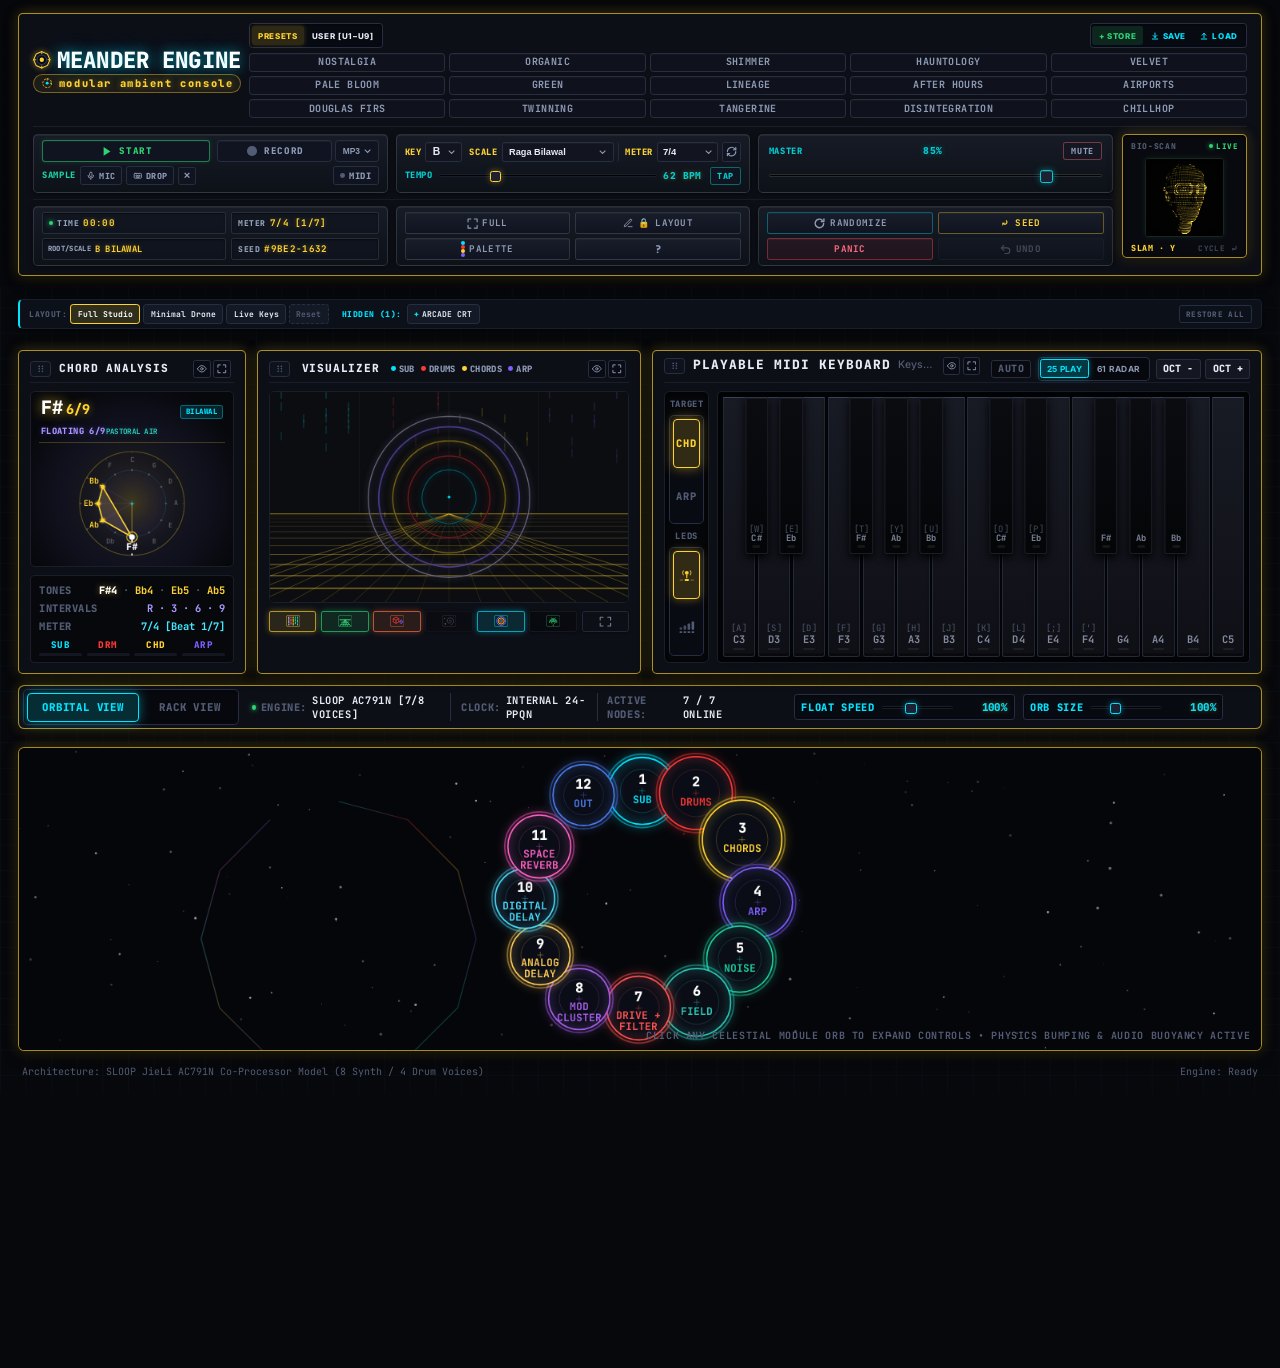
==== commit 51fa3443: "Fix Studio FX rack range slider dragging and decouple card move gestures" ====
--- a/index.html
+++ b/index.html
@@ -2231,6 +2231,58 @@
 const MIDI_CH = (typeof window !== "undefined" && window.MIDI_CH) ? window.MIDI_CH : { SUB: 0, CHORD: 1, ARP: 2, DRUMS: 3, MANUAL: 4 };
 // General-MIDI-style drum map for channel 4 (tabla strokes use the bongo/conga keys).
 const MIDI_DRUM_NOTE = (typeof window !== "undefined" && window.MIDI_DRUM_NOTE) ? window.MIDI_DRUM_NOTE : { KICK: 36, SNARE: 38, HAT: 42, HAT_ACCENT: 46, WOODBLOCK: 76, DAYAN_OPEN: 63, DAYAN_MUTE: 62, BAYAN: 64 };
+
+// ==========================================================================
+// MEANDER ENGINE COMPANION LINK (BroadcastChannel & postMessage)
+// ==========================================================================
+let meanderChannel = null;
+if (typeof BroadcastChannel !== "undefined") {
+  try {
+    meanderChannel = new BroadcastChannel("meander-slambient-link");
+    meanderChannel.onmessage = (e) => handleMeanderInbound(e.data);
+  } catch (err) {
+    console.warn("[Meander Link] BroadcastChannel init failed:", err);
+  }
+}
+window.addEventListener("message", (e) => {
+  if (e.data && e.data.source === "meander-engine") {
+    handleMeanderInbound(e.data);
+  }
+});
+
+function postToMeander(msg) {
+  if (!msg) return;
+  msg.source = "slambient";
+  if (meanderChannel) {
+    try { meanderChannel.postMessage(msg); } catch (e) {}
+  }
+  try {
+    if (window.parent && window.parent !== window) {
+      window.parent.postMessage(msg, "*");
+    }
+  } catch (e) {}
+}
+
+function handleMeanderInbound(data) {
+  if (!data || typeof data !== "object") return;
+  if (data.type === "MEANDER_NOTE" && typeof data.scaleDegree === "number") {
+    // Trigger generative pluck on Slambient synth
+    if (typeof playSynthVoice === "function") {
+      const scale = (typeof SCALES !== "undefined" && SCALES[activeScaleKey]) || [0, 2, 3, 5, 7, 9, 10];
+      const deg = ((data.scaleDegree % scale.length) + scale.length) % scale.length;
+      const midi = 48 + rootNote + scale[deg];
+      playSynthVoice(midi, 1.8, 80, true, 0, "CHORD");
+    }
+  } else if (data.type === "MEANDER_CUTOFF" && typeof data.cutoff === "number") {
+    // Modulate filter if filterCutoff slider exists
+    const slider = document.getElementById("rngFilterCutoff");
+    if (slider && typeof updateFilterCutoffFromSlider === "function") {
+      slider.value = Math.max(200, Math.min(10000, data.cutoff));
+      updateFilterCutoffFromSlider();
+    }
+  }
+}
+
 function midiNoteOn(ch, note, vel) {
   if (window.midiRecorder) {
     window.midiRecorder.recordNoteOn(ch, note, vel);
--- a/css/slambient.css
+++ b/css/slambient.css
@@ -4437,6 +4437,9 @@
     accent-color: var(--unit-accent, #00d2d3);
     margin: 0;
     touch-action: none !important;
+    pointer-events: auto !important;
+    user-select: none;
+    -webkit-user-select: none;
   }
 
   .mini-fx-val {
@@ -5235,6 +5238,10 @@
   .studio-fx-grid input[type="range"] {
     height: 26px;
     cursor: pointer;
+    touch-action: none !important;
+    pointer-events: auto !important;
+    user-select: none;
+    -webkit-user-select: none;
   }
 
   .pedalboard-master-section {
